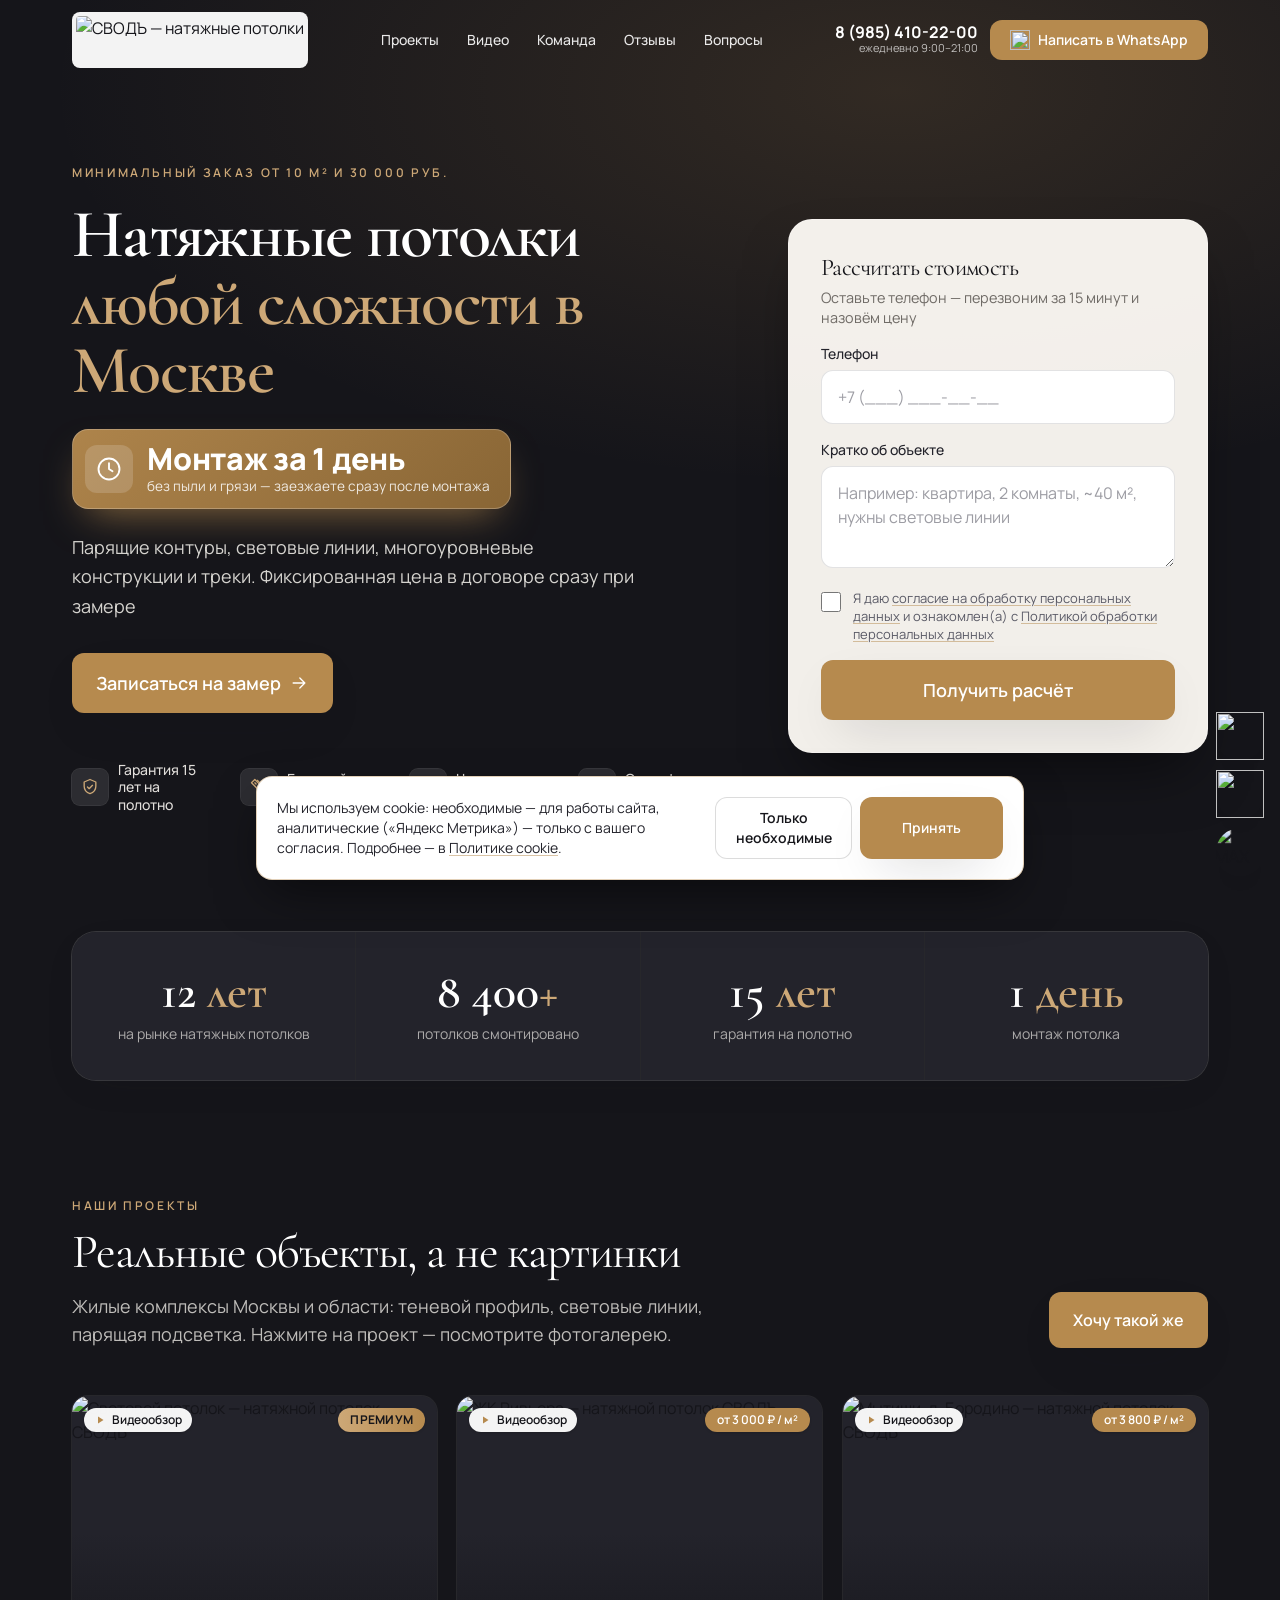
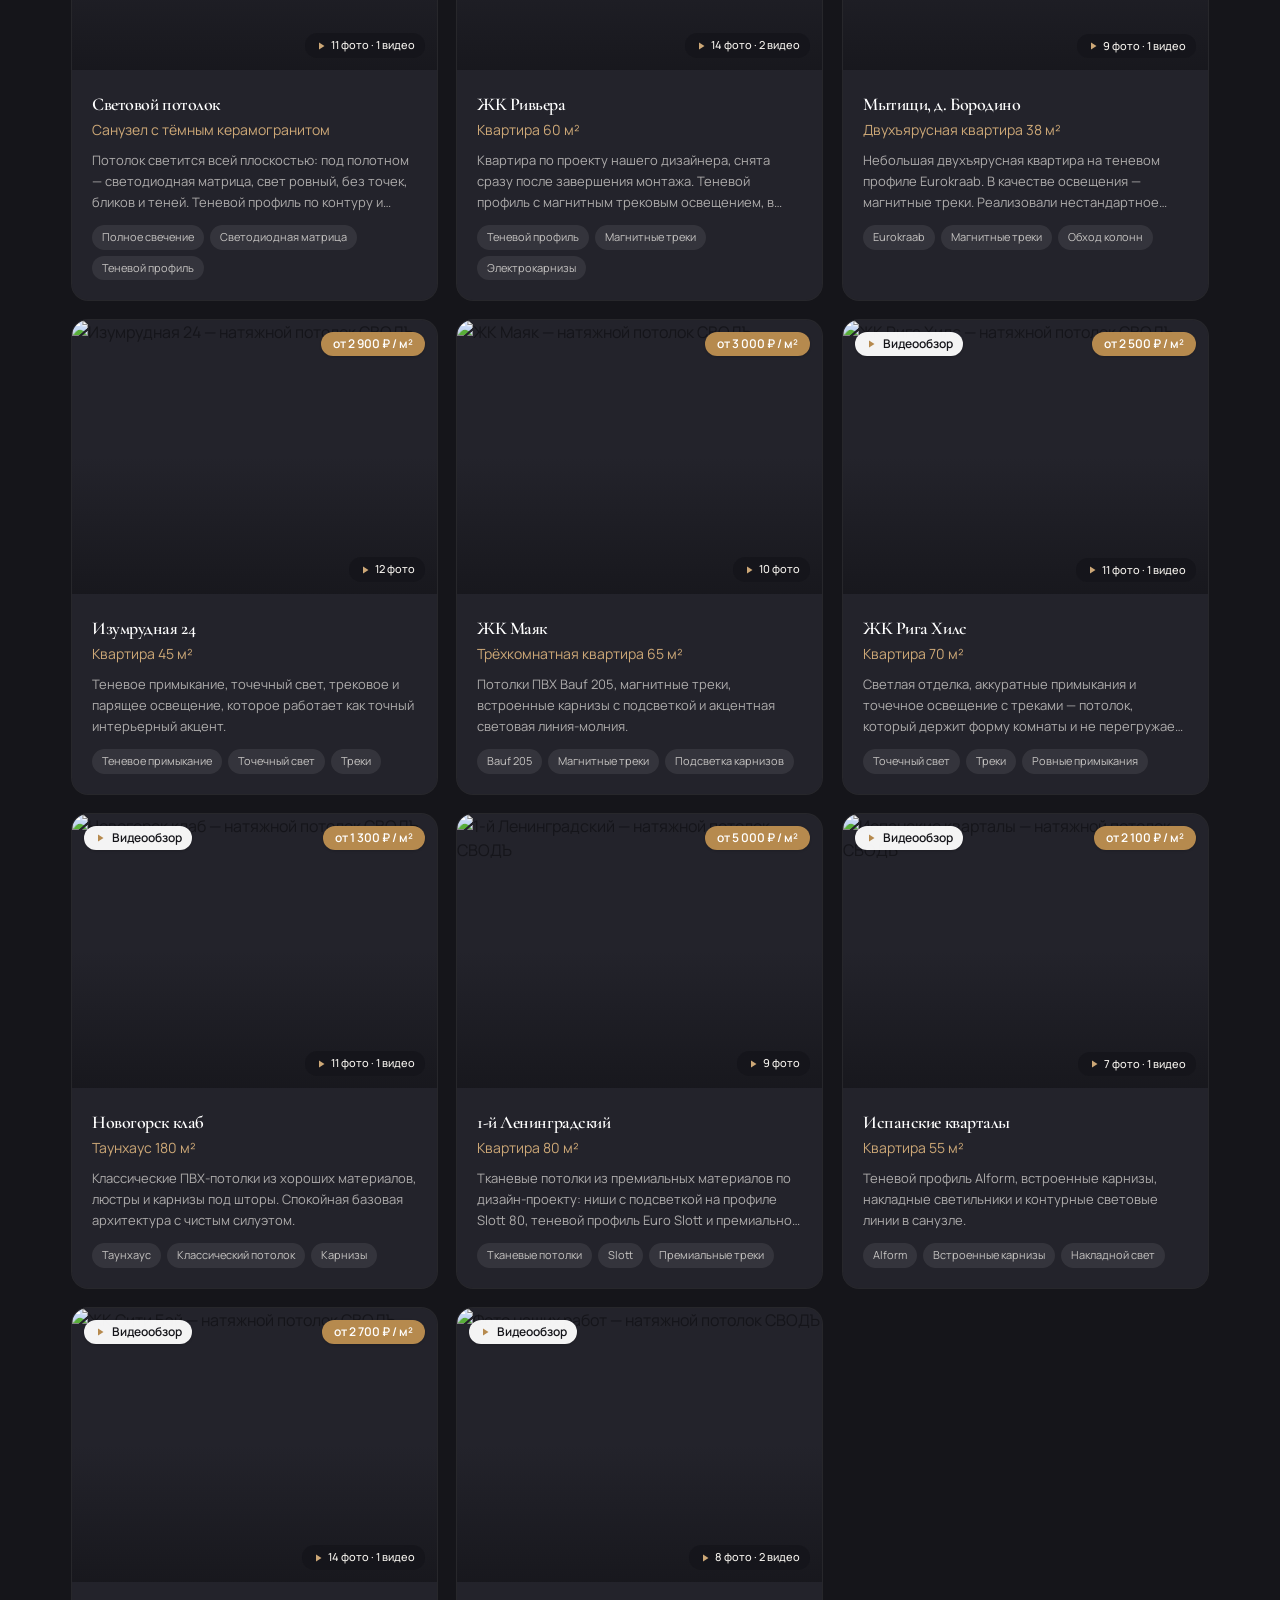
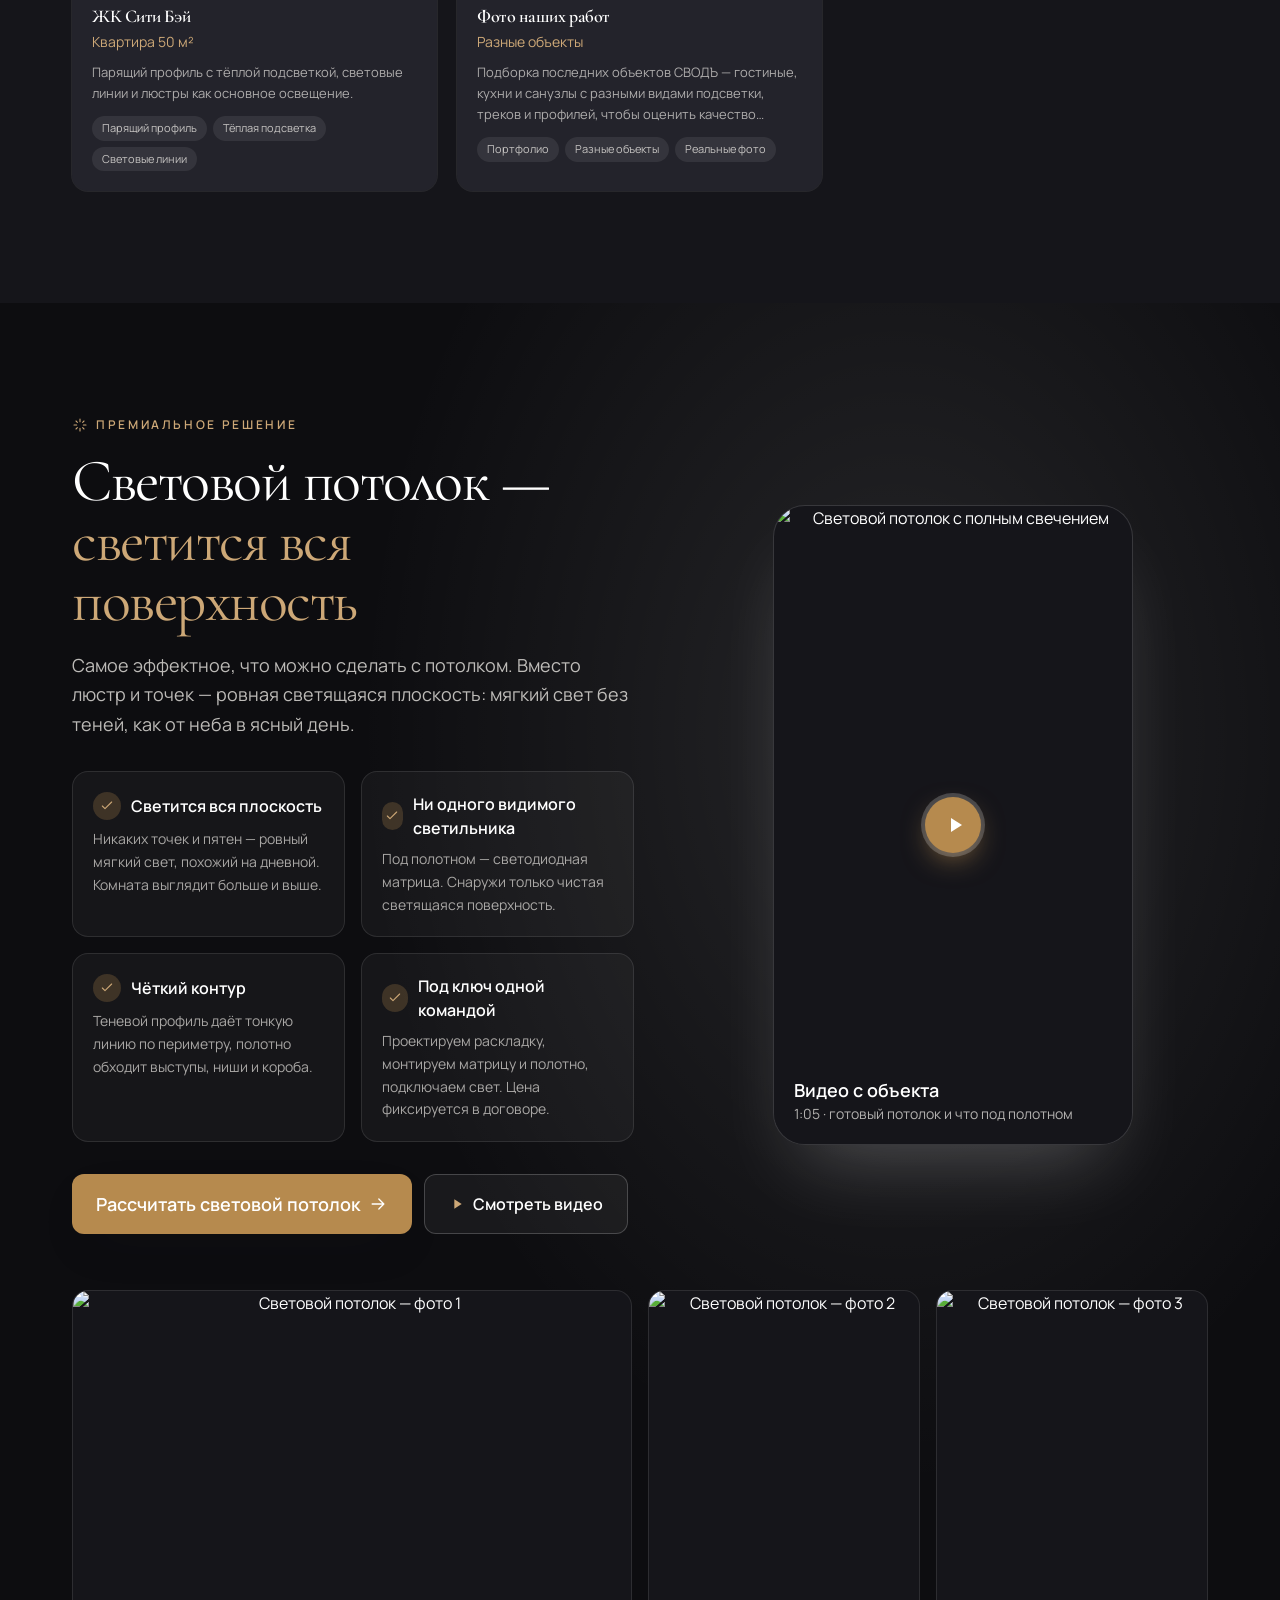
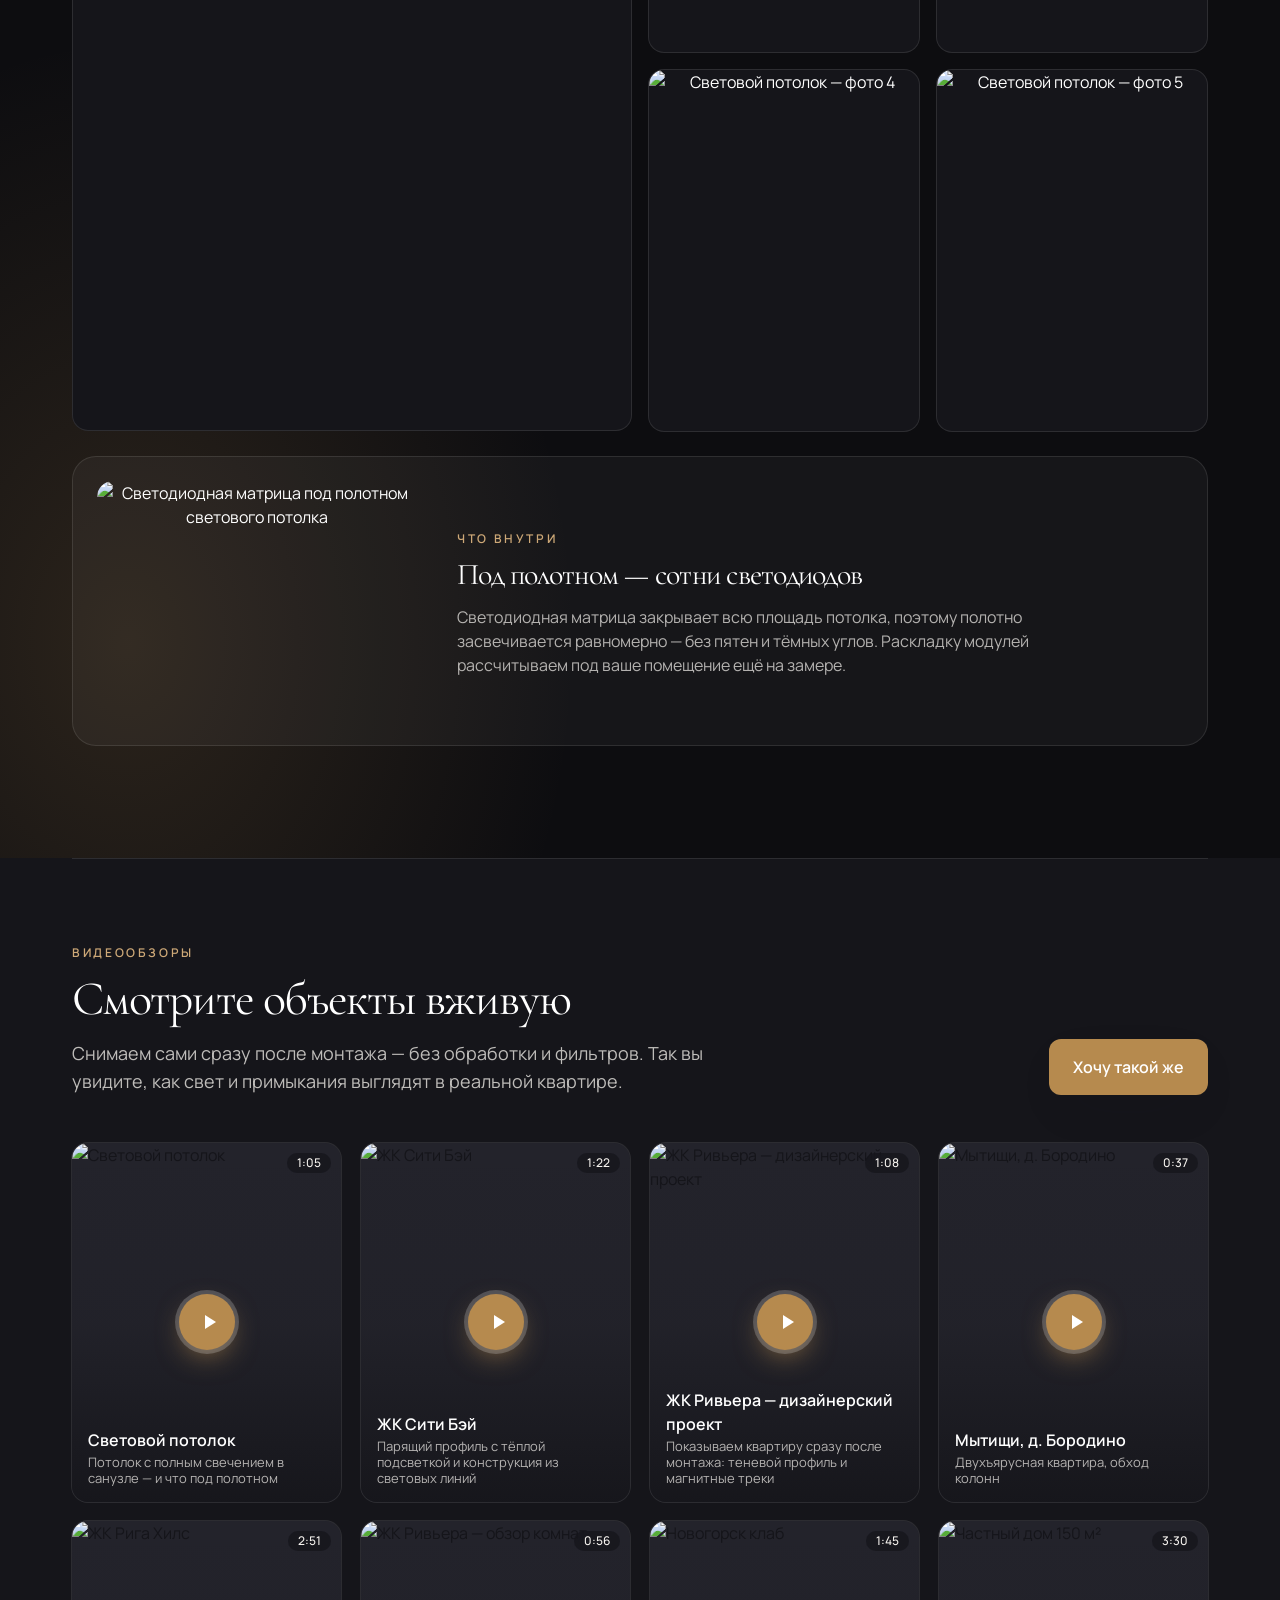
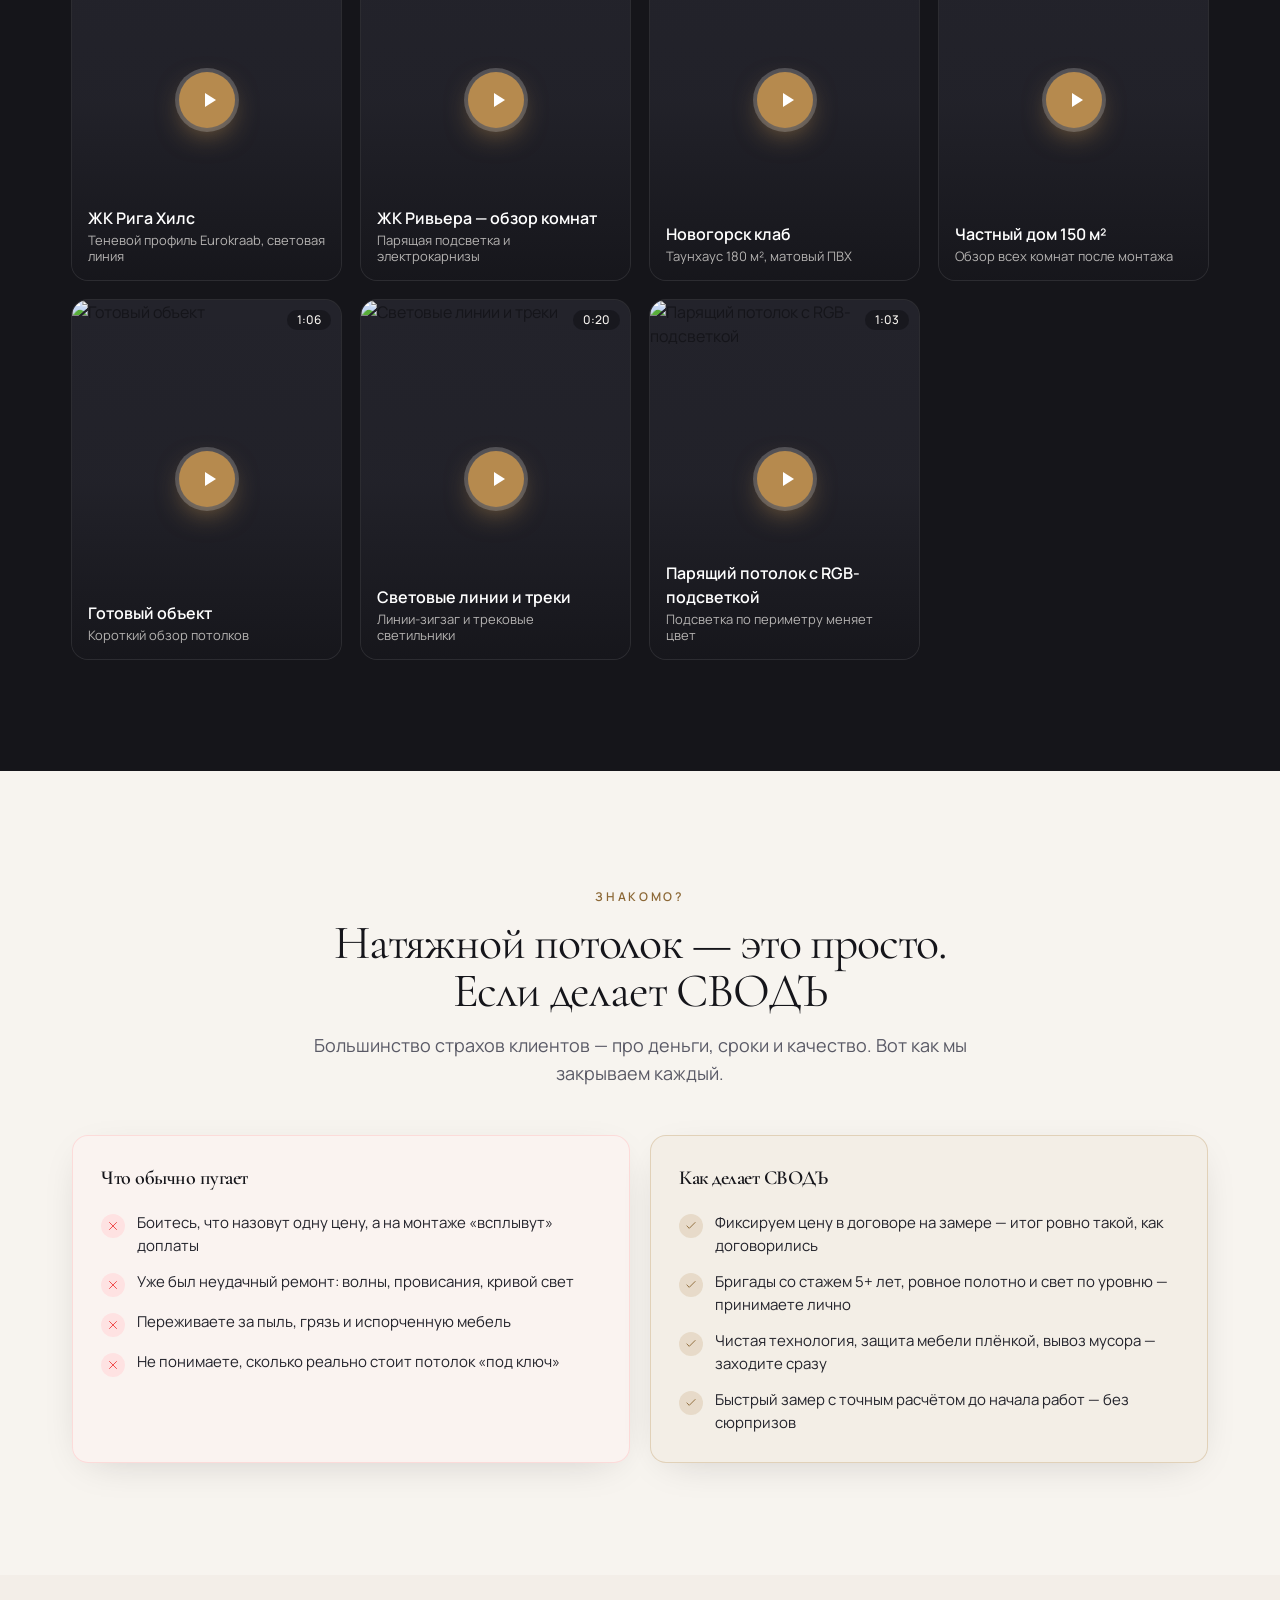
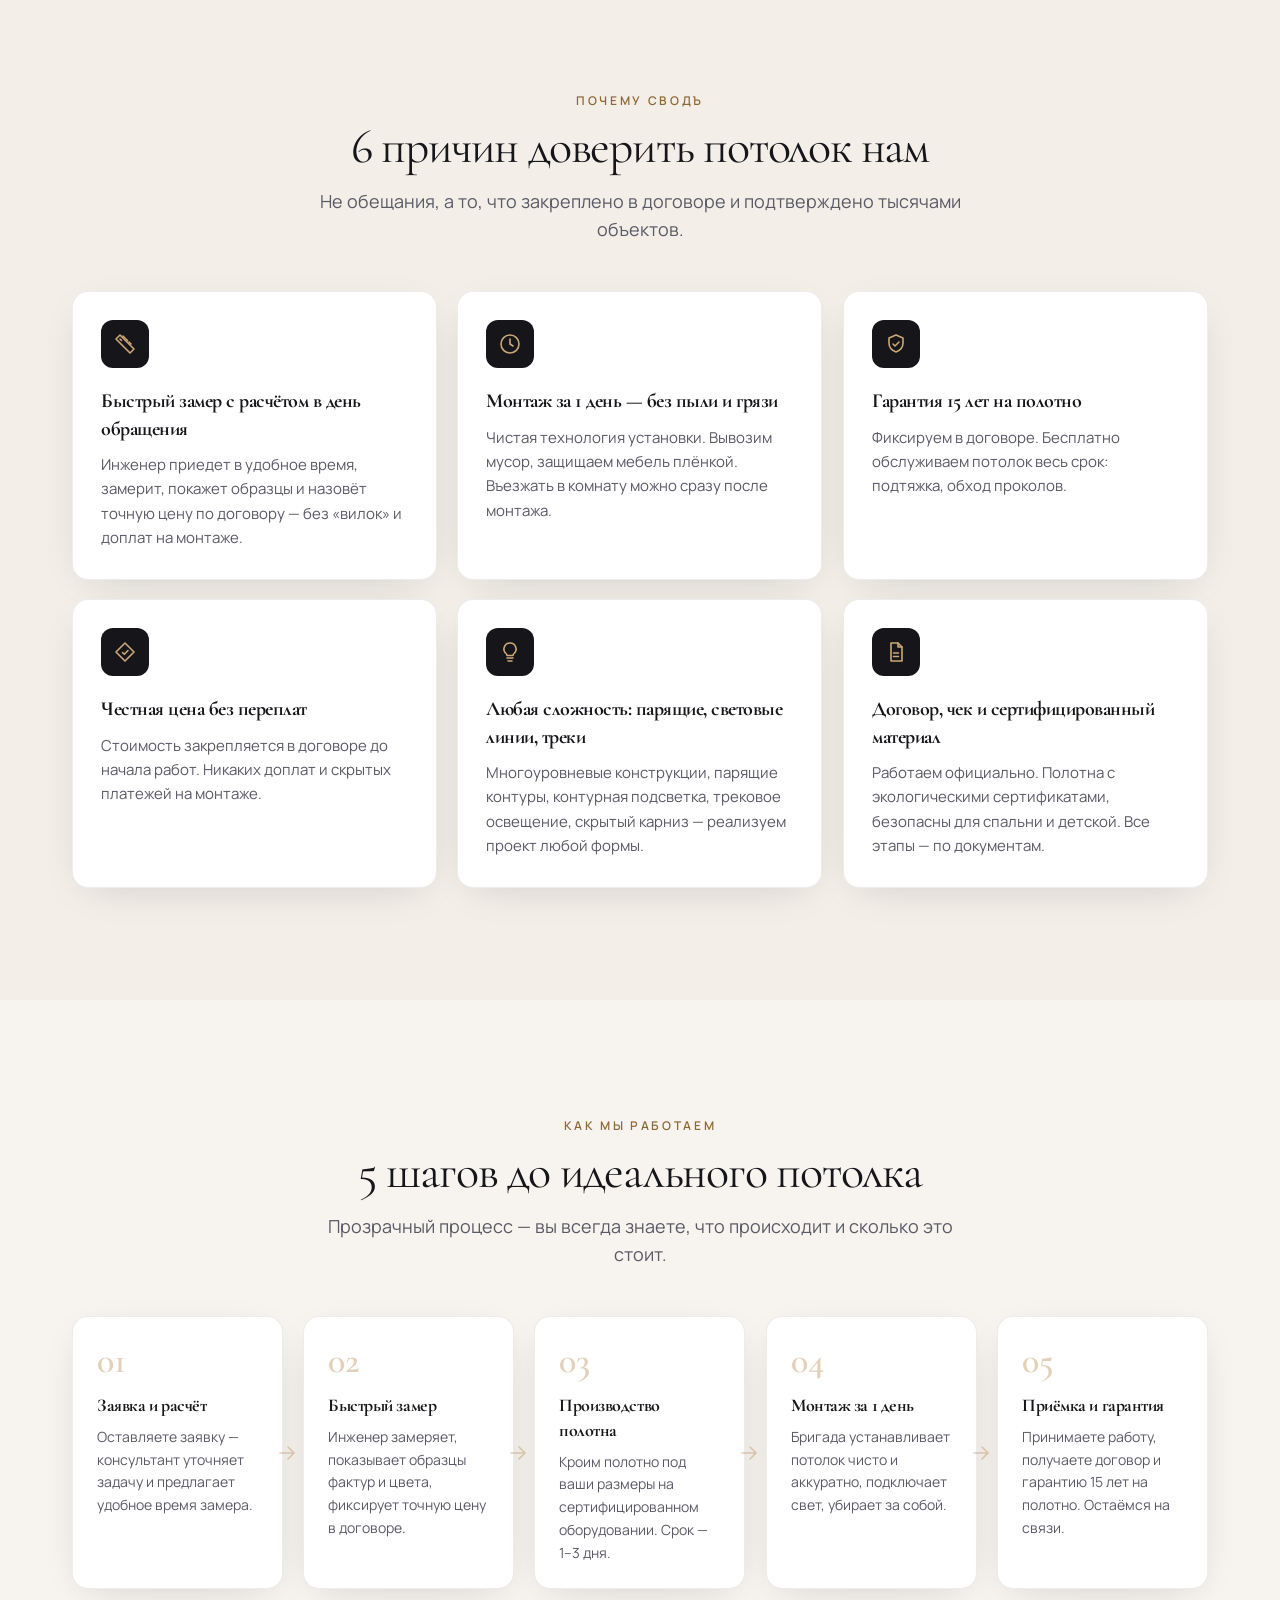
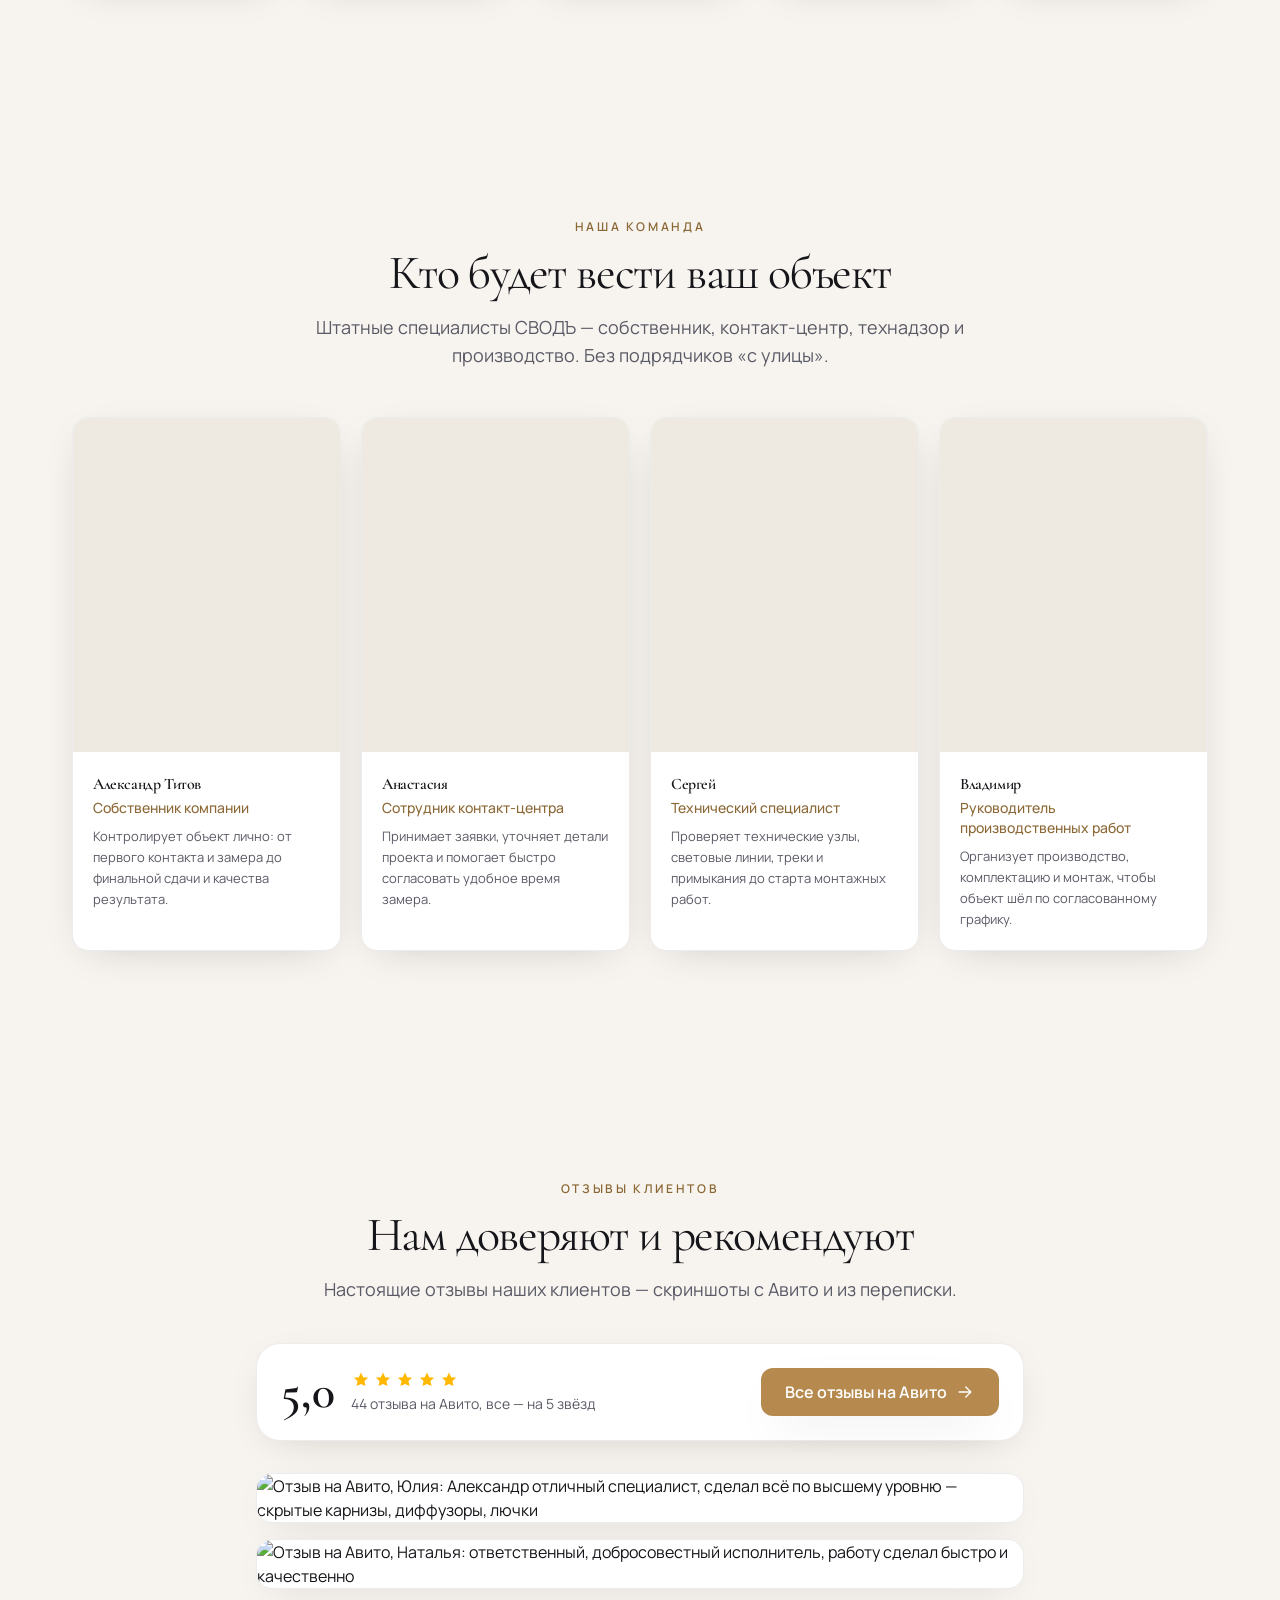
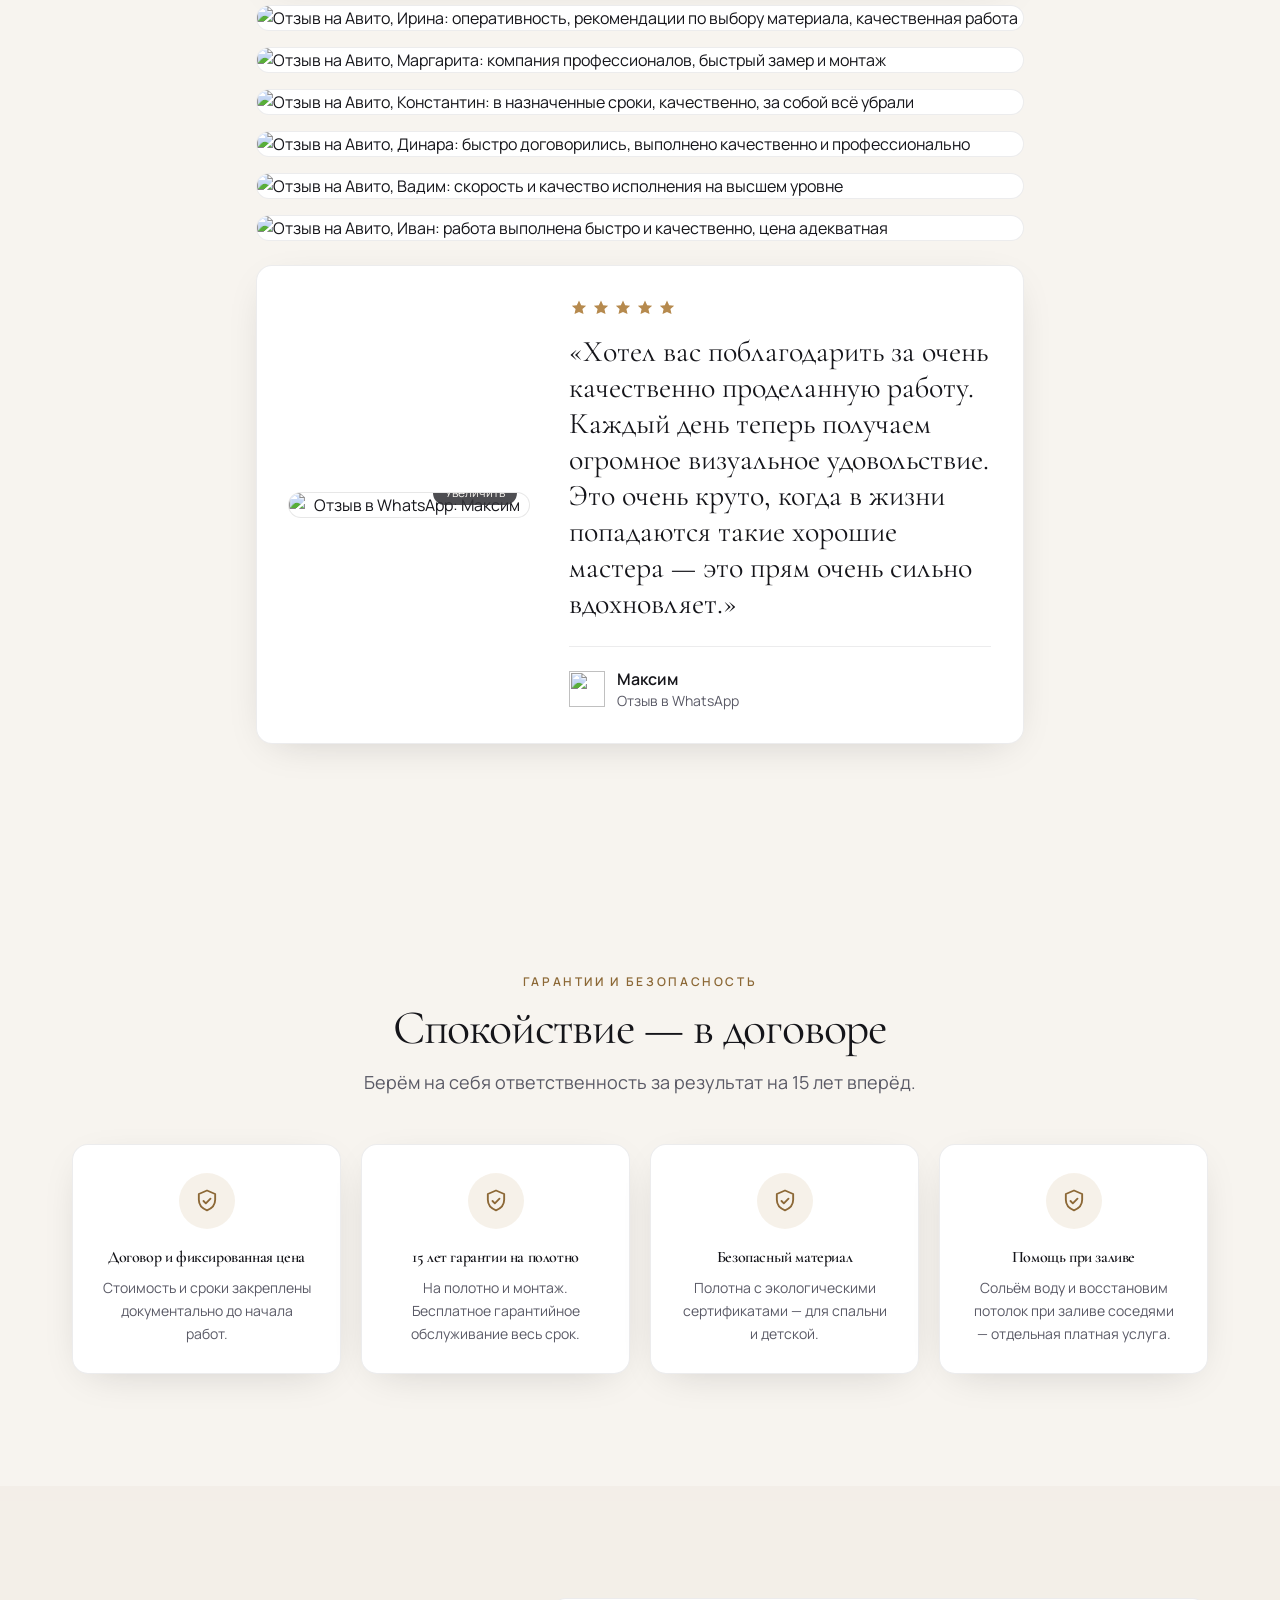
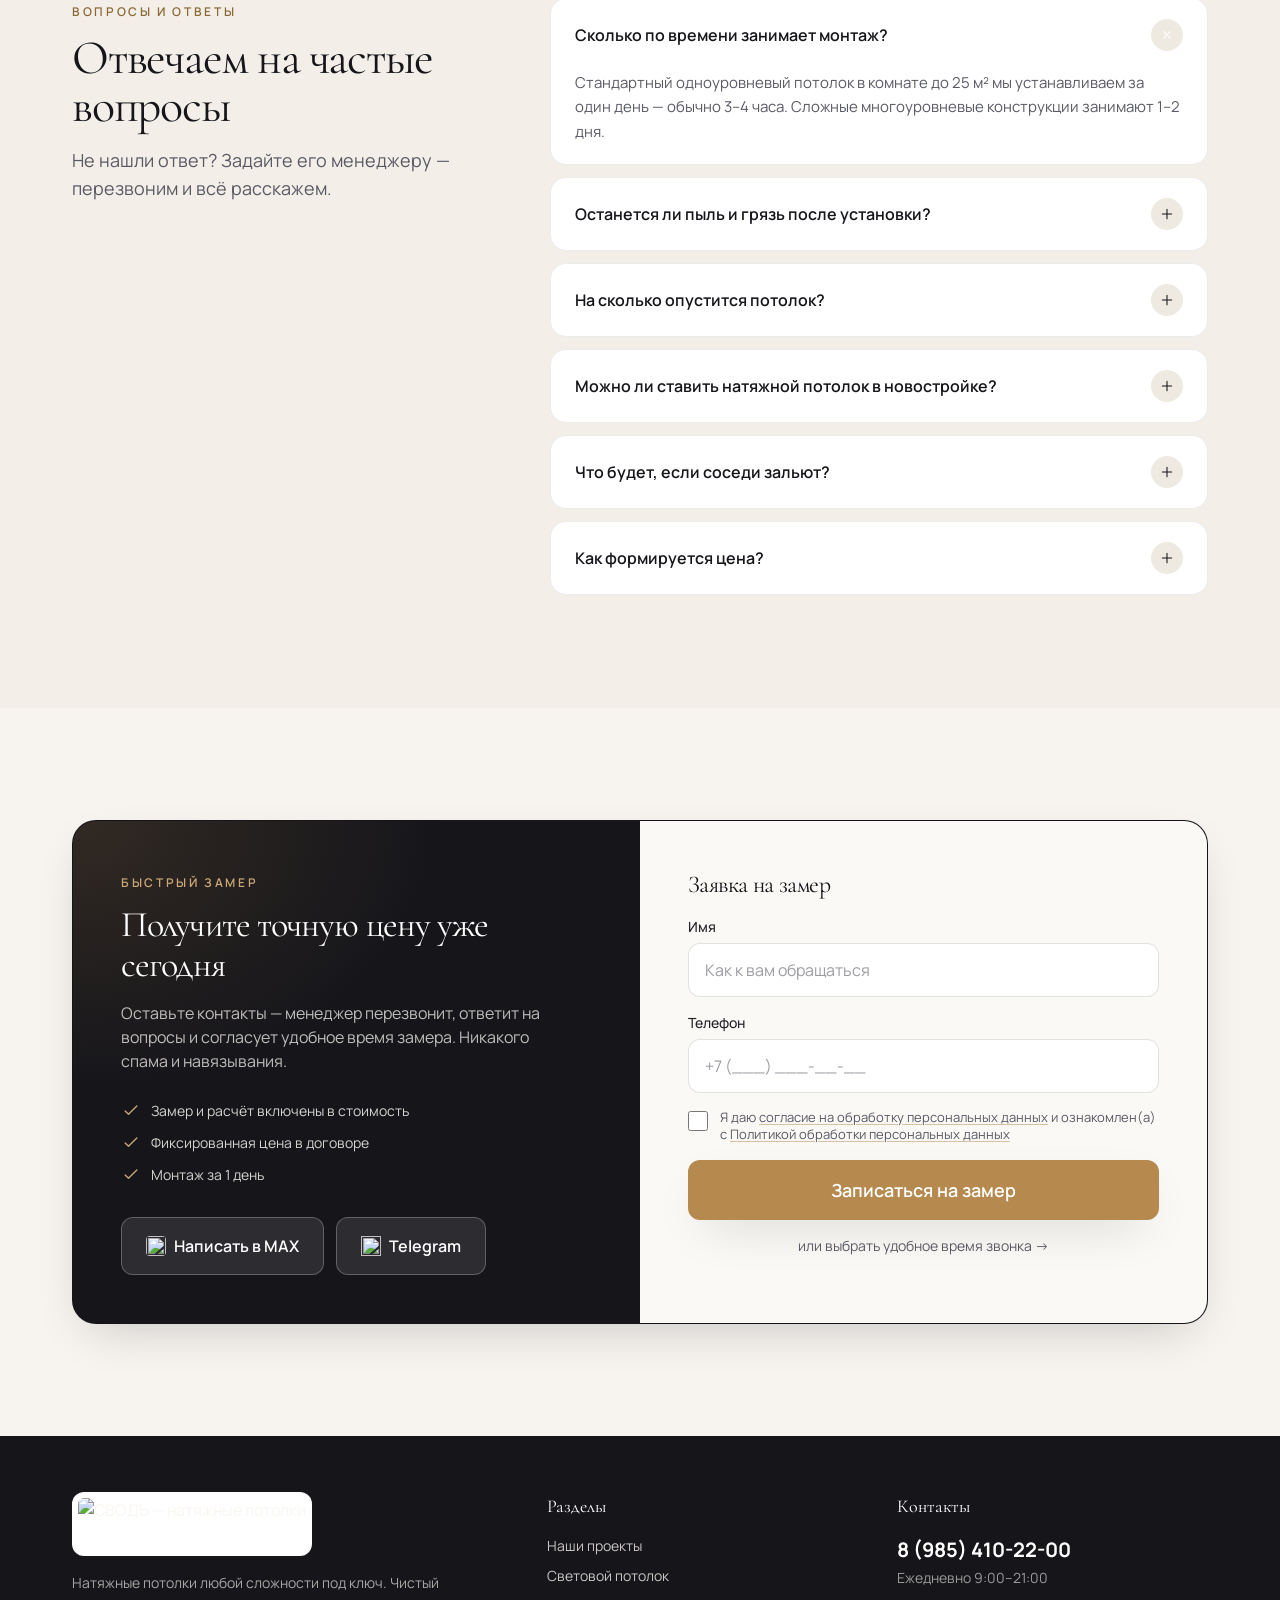
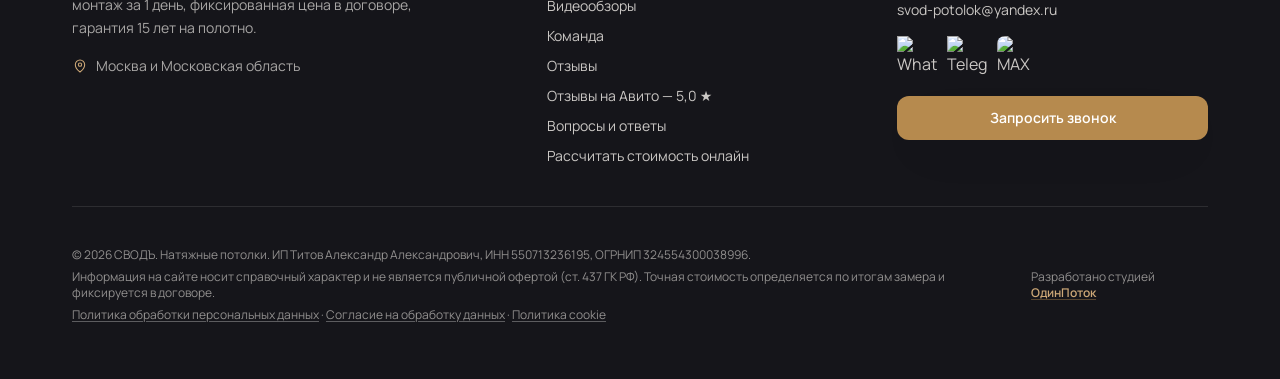
==== index.html @ 4a000431 "Световой потолок: сетка из 5 фото без пустого ряда Co-Authored-By: Claude Opus 5.5 <noreply@anthropi" ====
<!doctype html>
<html lang="ru">
  <head>
    <meta name="robots" content="noindex, nofollow" />
    <meta charset="UTF-8" />
    <meta name="viewport" content="width=device-width, initial-scale=1.0, viewport-fit=cover" />
    <link rel="icon" type="image/webp" href="./assets/svod-logo.webp" />
    <link rel="apple-touch-icon" href="./assets/svod-logo.webp" />

    <title>Натяжные потолки в Москве под ключ — монтаж за 1 день | СВОДЪ</title>
    <meta name="description" content="Натяжные потолки любой сложности в Москве и области: теневые, парящие, световые линии, треки. Монтаж за 1 день без пыли, цена в договоре, гарантия 15 лет. Реальные объекты с ценами за м². ☎ 8 (985) 410-22-00." />
    <meta name="keywords" content="натяжные потолки, натяжные потолки Москва, натяжной потолок под ключ, теневой потолок, парящий потолок, световые линии, трековое освещение, СВОДЪ, svodmsk" />
    
    <link rel="canonical" href="https://svodmsk.ru/" />

    <!-- Open Graph -->
    <meta property="og:type" content="website" />
    <meta property="og:url" content="https://svodmsk.ru/" />
    <meta property="og:site_name" content="СВОДЪ" />
    <meta property="og:title" content="Натяжные потолки любой сложности в Москве — СВОДЪ" />
    <meta property="og:description" content="Монтаж за 1 день, фиксированная цена в договоре, гарантия 15 лет. Москва и Московская область." />
    <meta property="og:image" content="https://svodmsk.ru/assets/og-cover.jpg" />
    <meta property="og:image:width" content="1200" />
    <meta property="og:image:height" content="630" />
    <meta property="og:locale" content="ru_RU" />

    <!-- Кадр первого экрана грузим в первую очередь — он виден до старта видео -->
    <link rel="preload" as="image" href="./assets/hero-poster-m.webp" media="(max-width: 767px)" fetchpriority="high" />
    <link rel="preload" as="image" href="./assets/hero-poster.webp" media="(min-width: 768px)" fetchpriority="high" />

    <!-- Шрифты -->
    <link rel="preconnect" href="https://fonts.googleapis.com" />
    <link rel="preconnect" href="https://fonts.gstatic.com" crossorigin />
    <link href="https://fonts.googleapis.com/css2?family=Cormorant+Garamond:wght@500;600;700&family=Manrope:wght@400;500;600;700;800&display=swap" rel="stylesheet" />

    <!-- Schema.org -->
    <script type="application/ld+json">
    {
      "@context": "https://schema.org",
      "@type": "HomeAndConstructionBusiness",
      "name": "СВОДЪ",
      "description": "Натяжные потолки любой сложности под ключ. Монтаж за 1 день, гарантия 15 лет на полотно.",
      "url": "https://svodmsk.ru/",
      "logo": "https://svodmsk.ru/assets/svod-logo.webp",
      "image": "https://svodmsk.ru/assets/og-cover.jpg",
      "legalName": "ИП Титов Александр Александрович",
      "taxID": "550713236195",
      "telephone": "+7 985 410-22-00",
      "email": "svod-potolok@yandex.ru",
      "address": { "@type": "PostalAddress", "addressLocality": "Москва", "addressCountry": "RU" },
      "areaServed": ["Москва", "Московская область"],
      "openingHours": "Mo-Su 09:00-21:00",
      "priceRange": "от 1 300 ₽/м²",
      "sameAs": ["https://t.me/Svod_msk"]
    }
    </script>
    <script type="application/ld+json">
    {
      "@context": "https://schema.org",
      "@type": "FAQPage",
      "mainEntity": [
        { "@type": "Question", "name": "Сколько по времени занимает монтаж?", "acceptedAnswer": { "@type": "Answer", "text": "Стандартный одноуровневый потолок в комнате до 25 м² мы устанавливаем за один день — обычно 3–4 часа. Сложные многоуровневые конструкции занимают 1–2 дня." } },
        { "@type": "Question", "name": "Останется ли пыль и грязь после установки?", "acceptedAnswer": { "@type": "Answer", "text": "Нет. Мы используем чистую технологию монтажа, защищаем мебель и пол плёнкой, а строительный мусор вывозим. Заходить в комнату можно сразу после работ." } },
        { "@type": "Question", "name": "На сколько опустится потолок?", "acceptedAnswer": { "@type": "Answer", "text": "Минимальный отступ от базового потолка — от 5 см. Если нужны встроенные светильники или скрытый карниз, отступ рассчитывается индивидуально на замере." } },
        { "@type": "Question", "name": "Можно ли ставить натяжной потолок в новостройке?", "acceptedAnswer": { "@type": "Answer", "text": "Да. Натяжной потолок не боится усадки дома — полотно эластичное. Это одно из лучших решений для новостроек." } },
        { "@type": "Question", "name": "Что будет, если соседи зальют?", "acceptedAnswer": { "@type": "Answer", "text": "Качественное полотно удерживает воду. Мы можем приехать, аккуратно слить воду и восстановить потолок — это отдельная платная услуга, не входит в гарантийное обслуживание." } },
        { "@type": "Question", "name": "Как формируется цена?", "acceptedAnswer": { "@type": "Answer", "text": "Цена зависит от площади, типа полотна, числа углов, светильников и сложности конструкции. Точную стоимость инженер называет на замере и фиксирует в договоре." } }
      ]
    }
    </script>

    <!-- UTM-метки: запоминаем при заходе, добавляем в каждую заявку -->
    <script>
    (function(){
      var KEYS=["utm_source","utm_medium","utm_campaign","utm_content","utm_term","yclid"],KEY="svod_utm";
      var q=new URLSearchParams(location.search),found={},has=false;
      KEYS.forEach(function(k){var v=q.get(k);if(v){found[k]=v;has=true;}});
      if(has){
        found.landing=location.href;
        found.referrer=document.referrer||"";
        try{localStorage.setItem(KEY,JSON.stringify(found));}catch(e){}
      }
      window.__svodUtm=function(){
        var d={};
        try{d=JSON.parse(localStorage.getItem(KEY)||"{}")||{};}catch(e){}
        var out={};
        KEYS.concat(["landing","referrer"]).forEach(function(k){out[k]=d[k]||"";});
        if(!out.landing){out.landing=location.href;out.referrer=document.referrer||"";}
        return out;
      };
    })();
    </script>

    <!-- Яндекс Метрика: подключается только после согласия на cookie (баннер на сайте) -->
    <script>
      window.__svodLoadMetrika = function () { return;
        if (window.__svodMetrikaLoaded) return; window.__svodMetrikaLoaded = true;
        (function(m,e,t,r,i,k,a){
            m[i]=m[i]||function(){(m[i].a=m[i].a||[]).push(arguments)};
            m[i].l=1*new Date();
            for (var j = 0; j < document.scripts.length; j++) {if (document.scripts[j].src === r) { return; }}
            k=e.createElement(t),a=e.getElementsByTagName(t)[0],k.async=1,k.src=r,a.parentNode.insertBefore(k,a)
        })(window, document,'script','https://mc.yandex.ru/metrika/tag.js?id=113690004', 'ym');
        ym(113690004, 'init', {ssr:true, webvisor:true, clickmap:true, ecommerce:"dataLayer", referrer: document.referrer, url: location.href, accurateTrackBounce:true, trackLinks:true});
      };
      try { if (localStorage.getItem('svod_cookie') === 'all') window.__svodLoadMetrika(); } catch (e) {}
    </script>
    <script type="module" crossorigin src="./assets/index-CT1kNfSG.js"></script>
    <link rel="stylesheet" crossorigin href="./assets/index-UztEC-Z5.css">
  </head>
  <body>
    <div id="root"><header class="fixed inset-x-0 top-0 z-50 transition-all duration-300 bg-transparent"><div class="container-pad flex h-16 items-center justify-between sm:h-20"><a href="#top" class="flex items-center" aria-label="СВОДЪ — на главную"><img src="/svod-preview/assets/svod-logo.webp" alt="СВОДЪ — натяжные потолки" class="w-auto rounded-lg transition-all h-12 bg-white/95 p-1 shadow-sm sm:h-14"/></a><nav class="hidden items-center gap-7 lg:flex"><a href="#projects" class="text-sm font-medium transition text-white/90 hover:text-white">Проекты</a><a href="#video" class="text-sm font-medium transition text-white/90 hover:text-white">Видео</a><a href="#team" class="text-sm font-medium transition text-white/90 hover:text-white">Команда</a><a href="#reviews" class="text-sm font-medium transition text-white/90 hover:text-white">Отзывы</a><a href="#faq" class="text-sm font-medium transition text-white/90 hover:text-white">Вопросы</a></nav><div class="flex items-center gap-3"><a href="tel:+79854102200" class="hidden text-right sm:block"><span class="block text-base font-bold leading-none transition-colors text-white">8 (985) 410-22-00</span><span class="block text-[11px] transition-colors text-white/70">ежедневно 9:00–21:00</span></a><a href="https://wa.me/79854102200" target="_blank" rel="noopener" class="hidden btn-bronze !px-5 !py-2.5 text-sm sm:inline-flex"><img src="/svod-preview/assets/whatsapp-official.svg" alt="" class="h-5 w-5"/> Написать в WhatsApp</a><button class="grid h-10 w-10 place-items-center rounded-lg border border-ink/12 bg-white text-ink lg:hidden" aria-label="Меню"><svg width="24" height="24" viewBox="0 0 24 24" fill="none" stroke="currentColor" stroke-width="1.6" stroke-linecap="round" stroke-linejoin="round" class="h-5 w-5"><path d="M4 7h16M4 12h16M4 17h16"></path></svg></button></div></div></header><main><section id="top" class="relative isolate overflow-hidden"><div class="absolute inset-0 -z-10 bg-ink"><picture><source media="(max-width: 767px)" srcSet="/svod-preview/assets/hero-poster-m.webp"/><img src="/svod-preview/assets/hero-poster.webp" alt="" aria-hidden="true" fetchpriority="high" decoding="async" class="absolute inset-0 h-full w-full object-cover"/></picture><video class="absolute inset-0 h-full w-full object-cover transition-opacity duration-700 opacity-0" autoplay="" muted="" loop="" playsinline="" preload="auto" aria-hidden="true"><source src="/svod-preview/assets/hero-m.mp4" type="video/mp4" media="(max-width: 767px)"/><source src="/svod-preview/assets/hero-hd.mp4" type="video/mp4"/></video><div class="absolute inset-0 bg-gradient-to-t from-ink/90 via-ink/60 to-ink/40"></div><div class="absolute inset-0 bg-[radial-gradient(120%_80%_at_70%_10%,rgba(182,138,78,0.18),transparent_55%)]"></div></div><div class="container-pad min-h-screen-safe flex flex-col justify-center pb-14 pt-28 sm:pt-32"><div class="hero-grid"><div class="max-w-3xl"><div class="eyebrow mb-5 text-bronze-light animate-fade-up">Минимальный заказ от 10 м² и 30 000 руб.</div><h1 class="font-display text-[2.6rem] font-semibold leading-[1.05] text-white sm:text-6xl lg:text-7xl animate-fade-up">Натяжные потолки <span class="text-bronze-light">любой сложности в Москве</span></h1><div class="hero-usp mt-6 animate-fade-up"><span class="hero-usp-icon"><svg width="24" height="24" viewBox="0 0 24 24" fill="none" stroke="currentColor" stroke-width="1.6" stroke-linecap="round" stroke-linejoin="round" class="h-7 w-7"><circle cx="12" cy="12" r="9"></circle><path d="M12 7v5l3 2"></path></svg></span><span><strong>Монтаж за 1 день</strong><small>без пыли и грязи — заезжаете сразу после монтажа</small></span></div><p class="mt-6 max-w-xl text-lg leading-relaxed text-ivory/85 animate-fade-up">Парящие контуры, световые линии, многоуровневые конструкции и треки. Фиксированная цена в договоре сразу при замере</p><div class="mt-8 flex flex-col gap-3 sm:flex-row animate-fade-up"><button class="btn-bronze text-lg">Записаться на замер <svg width="24" height="24" viewBox="0 0 24 24" fill="none" stroke="currentColor" stroke-width="1.6" stroke-linecap="round" stroke-linejoin="round" class="h-5 w-5"><path d="M5 12h14M13 6l6 6-6 6"></path></svg></button></div><ul class="mt-12 grid max-w-2xl grid-cols-2 gap-x-6 gap-y-4 sm:grid-cols-4 animate-fade-up"><li class="flex items-center gap-2.5 text-sm text-ivory/90"><span class="grid h-9 w-9 shrink-0 place-items-center rounded-lg bg-white/10 text-bronze-light ring-1 ring-white/15"><svg width="24" height="24" viewBox="0 0 24 24" fill="none" stroke="currentColor" stroke-width="1.6" stroke-linecap="round" stroke-linejoin="round" class="h-5 w-5"><path d="M12 3l7 3v5c0 4.5-3 7.5-7 9-4-1.5-7-4.5-7-9V6z"></path><path d="M9 12l2 2 4-4"></path></svg></span><span class="font-medium leading-tight">Гарантия 15 лет на полотно</span></li><li class="flex items-center gap-2.5 text-sm text-ivory/90"><span class="grid h-9 w-9 shrink-0 place-items-center rounded-lg bg-white/10 text-bronze-light ring-1 ring-white/15"><svg width="24" height="24" viewBox="0 0 24 24" fill="none" stroke="currentColor" stroke-width="1.6" stroke-linecap="round" stroke-linejoin="round" class="h-5 w-5"><path d="M3 7l4-4 14 14-4 4z"></path><path d="M7 7l1.5 1.5M10 4l2 2M13 7l1.5 1.5M16 10l2 2"></path></svg></span><span class="font-medium leading-tight">Быстрый замер</span></li><li class="flex items-center gap-2.5 text-sm text-ivory/90"><span class="grid h-9 w-9 shrink-0 place-items-center rounded-lg bg-white/10 text-bronze-light ring-1 ring-white/15"><svg width="24" height="24" viewBox="0 0 24 24" fill="none" stroke="currentColor" stroke-width="1.6" stroke-linecap="round" stroke-linejoin="round" class="h-5 w-5"><path d="M7 3h7l4 4v14H7z"></path><path d="M14 3v4h4"></path><path d="M9.5 13h5M9.5 16.5h5"></path></svg></span><span class="font-medium leading-tight">Честная цена в договоре</span></li><li class="flex items-center gap-2.5 text-sm text-ivory/90"><span class="grid h-9 w-9 shrink-0 place-items-center rounded-lg bg-white/10 text-bronze-light ring-1 ring-white/15"><svg width="24" height="24" viewBox="0 0 24 24" fill="none" stroke="currentColor" stroke-width="1.6" stroke-linecap="round" stroke-linejoin="round" class="h-5 w-5"><path d="M5 12l4 4L19 6"></path></svg></span><span class="font-medium leading-tight">Сертифицированные материалы</span></li></ul></div><div class="hero-form animate-fade-up"><form novalidate="" class="relative space-y-4"><h2 class="font-display text-2xl text-ink">Рассчитать стоимость</h2><p class="hero-form-sub">Оставьте телефон — перезвоним за 15 минут и назовём цену</p><label class="block"><span class="mb-1.5 block text-sm font-medium text-ink-soft">Телефон</span><input type="tel" inputMode="tel" autoComplete="tel" placeholder="+7 (___) ___-__-__" maxLength="18" class="w-full rounded-xl border border-ink/12 bg-white px-4 py-3.5 text-base text-ink placeholder:text-ink-muted/60 outline-none transition focus:border-bronze focus:ring-2 focus:ring-bronze/20" value=""/></label><label class="block"><span class="mb-1.5 block text-sm font-medium text-ink-soft">Кратко об объекте</span><textarea rows="3" placeholder="Например: квартира, 2 комнаты, ~40 м², нужны световые линии" class="w-full rounded-xl border border-ink/12 bg-white px-4 py-3.5 text-base text-ink placeholder:text-ink-muted/60 outline-none transition focus:border-bronze focus:ring-2 focus:ring-bronze/20"></textarea></label><div aria-hidden="true" style="position:absolute;left:-10000px;top:auto;width:1px;height:1px;overflow:hidden"><label>Компания<input type="text" name="company" tabindex="-1" autoComplete="off" value=""/></label></div><label for="consent-hero" class="flex items-start gap-3 cursor-pointer text-[13px] leading-snug text-ink-muted"><input id="consent-hero" type="checkbox" class="mt-0.5 h-5 w-5 shrink-0 accent-bronze cursor-pointer" required=""/><span>Я даю<!-- --> <a href="/svod-preview/consent.html" target="_blank" rel="noopener" class="underline decoration-bronze/50 underline-offset-2 hover:text-ink">согласие на обработку персональных данных</a> <!-- -->и ознакомлен(а) с<!-- --> <a href="/svod-preview/privacy.html" target="_blank" rel="noopener" class="underline decoration-bronze/50 underline-offset-2 hover:text-ink">Политикой обработки персональных данных</a></span></label><button type="submit" class="btn-bronze w-full text-lg disabled:opacity-60">Получить расчёт</button></form></div></div></div></section><section class="relative z-10 bg-ink pt-6 sm:pt-8"><div class="container-pad"><div class="reveal grid grid-cols-2 gap-px overflow-hidden rounded-3xl bg-white/8 shadow-card ring-1 ring-white/15 lg:grid-cols-4"><div class="bg-ink-soft px-5 py-7 text-center sm:px-8 sm:py-9"><div class="font-display text-4xl font-semibold text-white sm:text-5xl">12<span class="text-bronze-light"> лет</span></div><div class="mt-2 text-sm text-ivory/65">на рынке натяжных потолков</div></div><div class="bg-ink-soft px-5 py-7 text-center sm:px-8 sm:py-9"><div class="font-display text-4xl font-semibold text-white sm:text-5xl">8 400<span class="text-bronze-light">+</span></div><div class="mt-2 text-sm text-ivory/65">потолков смонтировано</div></div><div class="bg-ink-soft px-5 py-7 text-center sm:px-8 sm:py-9"><div class="font-display text-4xl font-semibold text-white sm:text-5xl">15<span class="text-bronze-light"> лет</span></div><div class="mt-2 text-sm text-ivory/65">гарантия на полотно</div></div><div class="bg-ink-soft px-5 py-7 text-center sm:px-8 sm:py-9"><div class="font-display text-4xl font-semibold text-white sm:text-5xl">1<span class="text-bronze-light"> день</span></div><div class="mt-2 text-sm text-ivory/65">монтаж потолка</div></div></div></div></section><section id="projects" class="bg-ink py-20 sm:py-28"><div class="container-pad"><div class="flex flex-col items-start justify-between gap-6 sm:flex-row sm:items-end"><div class="reveal  max-w-2xl"><div class="eyebrow "><span class="text-bronze-light">Наши проекты</span></div><h2 class="mt-3 text-3xl leading-tight sm:text-4xl lg:text-5xl text-white">Реальные объекты, а не картинки</h2><p class="mt-4 text-lg text-ivory/75">Жилые комплексы Москвы и области: теневой профиль, световые линии, парящая подсветка. Нажмите на проект — посмотрите фотогалерею.</p></div><button class="btn-bronze shrink-0">Хочу такой же</button></div><div class="mt-12 grid gap-5 sm:grid-cols-2 lg:grid-cols-3"><article class="reveal group cursor-pointer overflow-hidden rounded-2xl bg-ink-soft ring-1 ring-white/8 transition hover:ring-bronze/50" style="transition-delay:0ms"><div class="relative aspect-[4/3] overflow-hidden"><img src="/svod-preview/assets/projects/sm/light-01.webp" alt="Световой потолок — натяжной потолок СВОДЪ" loading="lazy" decoding="async" width="640" height="480" class="h-full w-full object-cover transition duration-700 group-hover:scale-105"/><div class="absolute inset-0 bg-gradient-to-t from-ink/80 via-transparent to-transparent"></div><span class="absolute right-3 top-3 rounded-full bg-gradient-to-r from-bronze-light to-bronze px-3 py-1 text-xs font-bold uppercase tracking-wide text-ink shadow">Премиум</span><span class="absolute left-3 top-3 flex items-center gap-1.5 rounded-full bg-white/95 px-2.5 py-1 text-xs font-semibold text-ink shadow"><svg width="24" height="24" viewBox="0 0 24 24" fill="currentColor" stroke="none" stroke-width="1.6" stroke-linecap="round" stroke-linejoin="round" class="h-3 w-3 text-bronze"><path d="M8 5v14l11-7z"></path></svg> Видеообзор</span><span class="absolute bottom-3 right-3 flex items-center gap-1 rounded-full bg-ink/70 px-2.5 py-1 text-[11px] font-medium text-ivory backdrop-blur"><svg width="24" height="24" viewBox="0 0 24 24" fill="currentColor" stroke="none" stroke-width="1.6" stroke-linecap="round" stroke-linejoin="round" class="h-3 w-3 text-bronze-light"><path d="M8 5v14l11-7z"></path></svg> <!-- -->11 фото · 1 видео</span></div><div class="p-5"><h3 class="text-lg font-semibold text-white">Световой потолок</h3><p class="mt-0.5 text-sm text-bronze-light">Санузел с тёмным керамогранитом</p><p class="mt-2.5 text-[13px] leading-relaxed text-ivory/65 line-clamp-3">Потолок светится всей плоскостью: под полотном — светодиодная матрица, свет ровный, без точек, бликов и теней. Теневой профиль по контуру и обход всех выступов и ниш.</p><div class="mt-3 flex flex-wrap gap-1.5"><span class="rounded-full bg-white/8 px-2.5 py-1 text-[11px] text-ivory/75">Полное свечение</span><span class="rounded-full bg-white/8 px-2.5 py-1 text-[11px] text-ivory/75">Светодиодная матрица</span><span class="rounded-full bg-white/8 px-2.5 py-1 text-[11px] text-ivory/75">Теневой профиль</span></div></div></article><article class="reveal group cursor-pointer overflow-hidden rounded-2xl bg-ink-soft ring-1 ring-white/8 transition hover:ring-bronze/50" style="transition-delay:40ms"><div class="relative aspect-[4/3] overflow-hidden"><img src="/svod-preview/assets/projects/sm/riviera-cover.webp" alt="ЖК Ривьера — натяжной потолок СВОДЪ" loading="lazy" decoding="async" width="640" height="480" class="h-full w-full object-cover transition duration-700 group-hover:scale-105"/><div class="absolute inset-0 bg-gradient-to-t from-ink/80 via-transparent to-transparent"></div><span class="absolute right-3 top-3 rounded-full bg-bronze px-3 py-1 text-xs font-semibold text-white shadow">от 3 000 ₽ / м²</span><span class="absolute left-3 top-3 flex items-center gap-1.5 rounded-full bg-white/95 px-2.5 py-1 text-xs font-semibold text-ink shadow"><svg width="24" height="24" viewBox="0 0 24 24" fill="currentColor" stroke="none" stroke-width="1.6" stroke-linecap="round" stroke-linejoin="round" class="h-3 w-3 text-bronze"><path d="M8 5v14l11-7z"></path></svg> Видеообзор</span><span class="absolute bottom-3 right-3 flex items-center gap-1 rounded-full bg-ink/70 px-2.5 py-1 text-[11px] font-medium text-ivory backdrop-blur"><svg width="24" height="24" viewBox="0 0 24 24" fill="currentColor" stroke="none" stroke-width="1.6" stroke-linecap="round" stroke-linejoin="round" class="h-3 w-3 text-bronze-light"><path d="M8 5v14l11-7z"></path></svg> <!-- -->14 фото · 2 видео</span></div><div class="p-5"><h3 class="text-lg font-semibold text-white">ЖК Ривьера</h3><p class="mt-0.5 text-sm text-bronze-light">Квартира 60 м²</p><p class="mt-2.5 text-[13px] leading-relaxed text-ivory/65 line-clamp-3">Квартира по проекту нашего дизайнера, снята сразу после завершения монтажа. Теневой профиль с магнитным трековым освещением, в детской — электрокарнизы и парящая подсветка по периметру.</p><div class="mt-3 flex flex-wrap gap-1.5"><span class="rounded-full bg-white/8 px-2.5 py-1 text-[11px] text-ivory/75">Теневой профиль</span><span class="rounded-full bg-white/8 px-2.5 py-1 text-[11px] text-ivory/75">Магнитные треки</span><span class="rounded-full bg-white/8 px-2.5 py-1 text-[11px] text-ivory/75">Электрокарнизы</span></div></div></article><article class="reveal group cursor-pointer overflow-hidden rounded-2xl bg-ink-soft ring-1 ring-white/8 transition hover:ring-bronze/50" style="transition-delay:80ms"><div class="relative aspect-[4/3] overflow-hidden"><img src="/svod-preview/assets/projects/sm/borodino-04.webp" alt="Мытищи, д. Бородино — натяжной потолок СВОДЪ" loading="lazy" decoding="async" width="640" height="480" class="h-full w-full object-cover transition duration-700 group-hover:scale-105"/><div class="absolute inset-0 bg-gradient-to-t from-ink/80 via-transparent to-transparent"></div><span class="absolute right-3 top-3 rounded-full bg-bronze px-3 py-1 text-xs font-semibold text-white shadow">от 3 800 ₽ / м²</span><span class="absolute left-3 top-3 flex items-center gap-1.5 rounded-full bg-white/95 px-2.5 py-1 text-xs font-semibold text-ink shadow"><svg width="24" height="24" viewBox="0 0 24 24" fill="currentColor" stroke="none" stroke-width="1.6" stroke-linecap="round" stroke-linejoin="round" class="h-3 w-3 text-bronze"><path d="M8 5v14l11-7z"></path></svg> Видеообзор</span><span class="absolute bottom-3 right-3 flex items-center gap-1 rounded-full bg-ink/70 px-2.5 py-1 text-[11px] font-medium text-ivory backdrop-blur"><svg width="24" height="24" viewBox="0 0 24 24" fill="currentColor" stroke="none" stroke-width="1.6" stroke-linecap="round" stroke-linejoin="round" class="h-3 w-3 text-bronze-light"><path d="M8 5v14l11-7z"></path></svg> <!-- -->9 фото · 1 видео</span></div><div class="p-5"><h3 class="text-lg font-semibold text-white">Мытищи, д. Бородино</h3><p class="mt-0.5 text-sm text-bronze-light">Двухъярусная квартира 38 м²</p><p class="mt-2.5 text-[13px] leading-relaxed text-ivory/65 line-clamp-3">Небольшая двухъярусная квартира на теневом профиле Eurokraab. В качестве освещения — магнитные треки. Реализовали нестандартное решение с обходом колонн в комнате.</p><div class="mt-3 flex flex-wrap gap-1.5"><span class="rounded-full bg-white/8 px-2.5 py-1 text-[11px] text-ivory/75">Eurokraab</span><span class="rounded-full bg-white/8 px-2.5 py-1 text-[11px] text-ivory/75">Магнитные треки</span><span class="rounded-full bg-white/8 px-2.5 py-1 text-[11px] text-ivory/75">Обход колонн</span></div></div></article><article class="reveal group cursor-pointer overflow-hidden rounded-2xl bg-ink-soft ring-1 ring-white/8 transition hover:ring-bronze/50" style="transition-delay:120ms"><div class="relative aspect-[4/3] overflow-hidden"><img src="/svod-preview/assets/projects/sm/izumrud-01.webp" alt="Изумрудная 24 — натяжной потолок СВОДЪ" loading="lazy" decoding="async" width="640" height="480" class="h-full w-full object-cover transition duration-700 group-hover:scale-105"/><div class="absolute inset-0 bg-gradient-to-t from-ink/80 via-transparent to-transparent"></div><span class="absolute right-3 top-3 rounded-full bg-bronze px-3 py-1 text-xs font-semibold text-white shadow">от 2 900 ₽ / м²</span><span class="absolute bottom-3 right-3 flex items-center gap-1 rounded-full bg-ink/70 px-2.5 py-1 text-[11px] font-medium text-ivory backdrop-blur"><svg width="24" height="24" viewBox="0 0 24 24" fill="currentColor" stroke="none" stroke-width="1.6" stroke-linecap="round" stroke-linejoin="round" class="h-3 w-3 text-bronze-light"><path d="M8 5v14l11-7z"></path></svg> <!-- -->12 фото</span></div><div class="p-5"><h3 class="text-lg font-semibold text-white">Изумрудная 24</h3><p class="mt-0.5 text-sm text-bronze-light">Квартира 45 м²</p><p class="mt-2.5 text-[13px] leading-relaxed text-ivory/65 line-clamp-3">Теневое примыкание, точечный свет, трековое и парящее освещение, которое работает как точный интерьерный акцент.</p><div class="mt-3 flex flex-wrap gap-1.5"><span class="rounded-full bg-white/8 px-2.5 py-1 text-[11px] text-ivory/75">Теневое примыкание</span><span class="rounded-full bg-white/8 px-2.5 py-1 text-[11px] text-ivory/75">Точечный свет</span><span class="rounded-full bg-white/8 px-2.5 py-1 text-[11px] text-ivory/75">Треки</span></div></div></article><article class="reveal group cursor-pointer overflow-hidden rounded-2xl bg-ink-soft ring-1 ring-white/8 transition hover:ring-bronze/50" style="transition-delay:160ms"><div class="relative aspect-[4/3] overflow-hidden"><img src="/svod-preview/assets/projects/sm/mayak-01.webp" alt="ЖК Маяк — натяжной потолок СВОДЪ" loading="lazy" decoding="async" width="640" height="480" class="h-full w-full object-cover transition duration-700 group-hover:scale-105"/><div class="absolute inset-0 bg-gradient-to-t from-ink/80 via-transparent to-transparent"></div><span class="absolute right-3 top-3 rounded-full bg-bronze px-3 py-1 text-xs font-semibold text-white shadow">от 3 000 ₽ / м²</span><span class="absolute bottom-3 right-3 flex items-center gap-1 rounded-full bg-ink/70 px-2.5 py-1 text-[11px] font-medium text-ivory backdrop-blur"><svg width="24" height="24" viewBox="0 0 24 24" fill="currentColor" stroke="none" stroke-width="1.6" stroke-linecap="round" stroke-linejoin="round" class="h-3 w-3 text-bronze-light"><path d="M8 5v14l11-7z"></path></svg> <!-- -->10 фото</span></div><div class="p-5"><h3 class="text-lg font-semibold text-white">ЖК Маяк</h3><p class="mt-0.5 text-sm text-bronze-light">Трёхкомнатная квартира 65 м²</p><p class="mt-2.5 text-[13px] leading-relaxed text-ivory/65 line-clamp-3">Потолки ПВХ Bauf 205, магнитные треки, встроенные карнизы с подсветкой и акцентная световая линия-молния.</p><div class="mt-3 flex flex-wrap gap-1.5"><span class="rounded-full bg-white/8 px-2.5 py-1 text-[11px] text-ivory/75">Bauf 205</span><span class="rounded-full bg-white/8 px-2.5 py-1 text-[11px] text-ivory/75">Магнитные треки</span><span class="rounded-full bg-white/8 px-2.5 py-1 text-[11px] text-ivory/75">Подсветка карнизов</span></div></div></article><article class="reveal group cursor-pointer overflow-hidden rounded-2xl bg-ink-soft ring-1 ring-white/8 transition hover:ring-bronze/50" style="transition-delay:200ms"><div class="relative aspect-[4/3] overflow-hidden"><img src="/svod-preview/assets/projects/sm/riga-01.webp" alt="ЖК Рига Хилс — натяжной потолок СВОДЪ" loading="lazy" decoding="async" width="640" height="480" class="h-full w-full object-cover transition duration-700 group-hover:scale-105"/><div class="absolute inset-0 bg-gradient-to-t from-ink/80 via-transparent to-transparent"></div><span class="absolute right-3 top-3 rounded-full bg-bronze px-3 py-1 text-xs font-semibold text-white shadow">от 2 500 ₽ / м²</span><span class="absolute left-3 top-3 flex items-center gap-1.5 rounded-full bg-white/95 px-2.5 py-1 text-xs font-semibold text-ink shadow"><svg width="24" height="24" viewBox="0 0 24 24" fill="currentColor" stroke="none" stroke-width="1.6" stroke-linecap="round" stroke-linejoin="round" class="h-3 w-3 text-bronze"><path d="M8 5v14l11-7z"></path></svg> Видеообзор</span><span class="absolute bottom-3 right-3 flex items-center gap-1 rounded-full bg-ink/70 px-2.5 py-1 text-[11px] font-medium text-ivory backdrop-blur"><svg width="24" height="24" viewBox="0 0 24 24" fill="currentColor" stroke="none" stroke-width="1.6" stroke-linecap="round" stroke-linejoin="round" class="h-3 w-3 text-bronze-light"><path d="M8 5v14l11-7z"></path></svg> <!-- -->11 фото · 1 видео</span></div><div class="p-5"><h3 class="text-lg font-semibold text-white">ЖК Рига Хилс</h3><p class="mt-0.5 text-sm text-bronze-light">Квартира 70 м²</p><p class="mt-2.5 text-[13px] leading-relaxed text-ivory/65 line-clamp-3">Светлая отделка, аккуратные примыкания и точечное освещение с треками — потолок, который держит форму комнаты и не перегружает интерьер.</p><div class="mt-3 flex flex-wrap gap-1.5"><span class="rounded-full bg-white/8 px-2.5 py-1 text-[11px] text-ivory/75">Точечный свет</span><span class="rounded-full bg-white/8 px-2.5 py-1 text-[11px] text-ivory/75">Треки</span><span class="rounded-full bg-white/8 px-2.5 py-1 text-[11px] text-ivory/75">Ровные примыкания</span></div></div></article><article class="reveal group cursor-pointer overflow-hidden rounded-2xl bg-ink-soft ring-1 ring-white/8 transition hover:ring-bronze/50" style="transition-delay:240ms"><div class="relative aspect-[4/3] overflow-hidden"><img src="/svod-preview/assets/projects/sm/novo-01.webp" alt="Новогорск клаб — натяжной потолок СВОДЪ" loading="lazy" decoding="async" width="640" height="480" class="h-full w-full object-cover transition duration-700 group-hover:scale-105"/><div class="absolute inset-0 bg-gradient-to-t from-ink/80 via-transparent to-transparent"></div><span class="absolute right-3 top-3 rounded-full bg-bronze px-3 py-1 text-xs font-semibold text-white shadow">от 1 300 ₽ / м²</span><span class="absolute left-3 top-3 flex items-center gap-1.5 rounded-full bg-white/95 px-2.5 py-1 text-xs font-semibold text-ink shadow"><svg width="24" height="24" viewBox="0 0 24 24" fill="currentColor" stroke="none" stroke-width="1.6" stroke-linecap="round" stroke-linejoin="round" class="h-3 w-3 text-bronze"><path d="M8 5v14l11-7z"></path></svg> Видеообзор</span><span class="absolute bottom-3 right-3 flex items-center gap-1 rounded-full bg-ink/70 px-2.5 py-1 text-[11px] font-medium text-ivory backdrop-blur"><svg width="24" height="24" viewBox="0 0 24 24" fill="currentColor" stroke="none" stroke-width="1.6" stroke-linecap="round" stroke-linejoin="round" class="h-3 w-3 text-bronze-light"><path d="M8 5v14l11-7z"></path></svg> <!-- -->11 фото · 1 видео</span></div><div class="p-5"><h3 class="text-lg font-semibold text-white">Новогорск клаб</h3><p class="mt-0.5 text-sm text-bronze-light">Таунхаус 180 м²</p><p class="mt-2.5 text-[13px] leading-relaxed text-ivory/65 line-clamp-3">Классические ПВХ-потолки из хороших материалов, люстры и карнизы под шторы. Спокойная базовая архитектура с чистым силуэтом.</p><div class="mt-3 flex flex-wrap gap-1.5"><span class="rounded-full bg-white/8 px-2.5 py-1 text-[11px] text-ivory/75">Таунхаус</span><span class="rounded-full bg-white/8 px-2.5 py-1 text-[11px] text-ivory/75">Классический потолок</span><span class="rounded-full bg-white/8 px-2.5 py-1 text-[11px] text-ivory/75">Карнизы</span></div></div></article><article class="reveal group cursor-pointer overflow-hidden rounded-2xl bg-ink-soft ring-1 ring-white/8 transition hover:ring-bronze/50" style="transition-delay:280ms"><div class="relative aspect-[4/3] overflow-hidden"><img src="/svod-preview/assets/projects/sm/leningr-01.webp" alt="1-й Ленинградский — натяжной потолок СВОДЪ" loading="lazy" decoding="async" width="640" height="480" class="h-full w-full object-cover transition duration-700 group-hover:scale-105"/><div class="absolute inset-0 bg-gradient-to-t from-ink/80 via-transparent to-transparent"></div><span class="absolute right-3 top-3 rounded-full bg-bronze px-3 py-1 text-xs font-semibold text-white shadow">от 5 000 ₽ / м²</span><span class="absolute bottom-3 right-3 flex items-center gap-1 rounded-full bg-ink/70 px-2.5 py-1 text-[11px] font-medium text-ivory backdrop-blur"><svg width="24" height="24" viewBox="0 0 24 24" fill="currentColor" stroke="none" stroke-width="1.6" stroke-linecap="round" stroke-linejoin="round" class="h-3 w-3 text-bronze-light"><path d="M8 5v14l11-7z"></path></svg> <!-- -->9 фото</span></div><div class="p-5"><h3 class="text-lg font-semibold text-white">1-й Ленинградский</h3><p class="mt-0.5 text-sm text-bronze-light">Квартира 80 м²</p><p class="mt-2.5 text-[13px] leading-relaxed text-ivory/65 line-clamp-3">Тканевые потолки из премиальных материалов по дизайн-проекту: ниши с подсветкой на профиле Slott 80, теневой профиль Euro Slott и премиальное трековое освещение Slott for Luminotty.</p><div class="mt-3 flex flex-wrap gap-1.5"><span class="rounded-full bg-white/8 px-2.5 py-1 text-[11px] text-ivory/75">Тканевые потолки</span><span class="rounded-full bg-white/8 px-2.5 py-1 text-[11px] text-ivory/75">Slott</span><span class="rounded-full bg-white/8 px-2.5 py-1 text-[11px] text-ivory/75">Премиальные треки</span></div></div></article><article class="reveal group cursor-pointer overflow-hidden rounded-2xl bg-ink-soft ring-1 ring-white/8 transition hover:ring-bronze/50" style="transition-delay:320ms"><div class="relative aspect-[4/3] overflow-hidden"><img src="/svod-preview/assets/projects/sm/isp-v-01.webp" alt="Испанские кварталы — натяжной потолок СВОДЪ" loading="lazy" decoding="async" width="640" height="480" class="h-full w-full object-cover transition duration-700 group-hover:scale-105"/><div class="absolute inset-0 bg-gradient-to-t from-ink/80 via-transparent to-transparent"></div><span class="absolute right-3 top-3 rounded-full bg-bronze px-3 py-1 text-xs font-semibold text-white shadow">от 2 100 ₽ / м²</span><span class="absolute left-3 top-3 flex items-center gap-1.5 rounded-full bg-white/95 px-2.5 py-1 text-xs font-semibold text-ink shadow"><svg width="24" height="24" viewBox="0 0 24 24" fill="currentColor" stroke="none" stroke-width="1.6" stroke-linecap="round" stroke-linejoin="round" class="h-3 w-3 text-bronze"><path d="M8 5v14l11-7z"></path></svg> Видеообзор</span><span class="absolute bottom-3 right-3 flex items-center gap-1 rounded-full bg-ink/70 px-2.5 py-1 text-[11px] font-medium text-ivory backdrop-blur"><svg width="24" height="24" viewBox="0 0 24 24" fill="currentColor" stroke="none" stroke-width="1.6" stroke-linecap="round" stroke-linejoin="round" class="h-3 w-3 text-bronze-light"><path d="M8 5v14l11-7z"></path></svg> <!-- -->7 фото · 1 видео</span></div><div class="p-5"><h3 class="text-lg font-semibold text-white">Испанские кварталы</h3><p class="mt-0.5 text-sm text-bronze-light">Квартира 55 м²</p><p class="mt-2.5 text-[13px] leading-relaxed text-ivory/65 line-clamp-3">Теневой профиль Alform, встроенные карнизы, накладные светильники и контурные световые линии в санузле.</p><div class="mt-3 flex flex-wrap gap-1.5"><span class="rounded-full bg-white/8 px-2.5 py-1 text-[11px] text-ivory/75">Alform</span><span class="rounded-full bg-white/8 px-2.5 py-1 text-[11px] text-ivory/75">Встроенные карнизы</span><span class="rounded-full bg-white/8 px-2.5 py-1 text-[11px] text-ivory/75">Накладной свет</span></div></div></article><article class="reveal group cursor-pointer overflow-hidden rounded-2xl bg-ink-soft ring-1 ring-white/8 transition hover:ring-bronze/50" style="transition-delay:360ms"><div class="relative aspect-[4/3] overflow-hidden"><img src="/svod-preview/assets/projects/sm/citybay-01.webp" alt="ЖК Сити Бэй — натяжной потолок СВОДЪ" loading="lazy" decoding="async" width="640" height="480" class="h-full w-full object-cover transition duration-700 group-hover:scale-105"/><div class="absolute inset-0 bg-gradient-to-t from-ink/80 via-transparent to-transparent"></div><span class="absolute right-3 top-3 rounded-full bg-bronze px-3 py-1 text-xs font-semibold text-white shadow">от 2 700 ₽ / м²</span><span class="absolute left-3 top-3 flex items-center gap-1.5 rounded-full bg-white/95 px-2.5 py-1 text-xs font-semibold text-ink shadow"><svg width="24" height="24" viewBox="0 0 24 24" fill="currentColor" stroke="none" stroke-width="1.6" stroke-linecap="round" stroke-linejoin="round" class="h-3 w-3 text-bronze"><path d="M8 5v14l11-7z"></path></svg> Видеообзор</span><span class="absolute bottom-3 right-3 flex items-center gap-1 rounded-full bg-ink/70 px-2.5 py-1 text-[11px] font-medium text-ivory backdrop-blur"><svg width="24" height="24" viewBox="0 0 24 24" fill="currentColor" stroke="none" stroke-width="1.6" stroke-linecap="round" stroke-linejoin="round" class="h-3 w-3 text-bronze-light"><path d="M8 5v14l11-7z"></path></svg> <!-- -->14 фото · 1 видео</span></div><div class="p-5"><h3 class="text-lg font-semibold text-white">ЖК Сити Бэй</h3><p class="mt-0.5 text-sm text-bronze-light">Квартира 50 м²</p><p class="mt-2.5 text-[13px] leading-relaxed text-ivory/65 line-clamp-3">Парящий профиль с тёплой подсветкой, световые линии и люстры как основное освещение.</p><div class="mt-3 flex flex-wrap gap-1.5"><span class="rounded-full bg-white/8 px-2.5 py-1 text-[11px] text-ivory/75">Парящий профиль</span><span class="rounded-full bg-white/8 px-2.5 py-1 text-[11px] text-ivory/75">Тёплая подсветка</span><span class="rounded-full bg-white/8 px-2.5 py-1 text-[11px] text-ivory/75">Световые линии</span></div></div></article><article class="reveal group cursor-pointer overflow-hidden rounded-2xl bg-ink-soft ring-1 ring-white/8 transition hover:ring-bronze/50" style="transition-delay:400ms"><div class="relative aspect-[4/3] overflow-hidden"><img src="/svod-preview/assets/projects/sm/rabot-01.webp" alt="Фото наших работ — натяжной потолок СВОДЪ" loading="lazy" decoding="async" width="640" height="480" class="h-full w-full object-cover transition duration-700 group-hover:scale-105"/><div class="absolute inset-0 bg-gradient-to-t from-ink/80 via-transparent to-transparent"></div><span class="absolute left-3 top-3 flex items-center gap-1.5 rounded-full bg-white/95 px-2.5 py-1 text-xs font-semibold text-ink shadow"><svg width="24" height="24" viewBox="0 0 24 24" fill="currentColor" stroke="none" stroke-width="1.6" stroke-linecap="round" stroke-linejoin="round" class="h-3 w-3 text-bronze"><path d="M8 5v14l11-7z"></path></svg> Видеообзор</span><span class="absolute bottom-3 right-3 flex items-center gap-1 rounded-full bg-ink/70 px-2.5 py-1 text-[11px] font-medium text-ivory backdrop-blur"><svg width="24" height="24" viewBox="0 0 24 24" fill="currentColor" stroke="none" stroke-width="1.6" stroke-linecap="round" stroke-linejoin="round" class="h-3 w-3 text-bronze-light"><path d="M8 5v14l11-7z"></path></svg> <!-- -->8 фото · 2 видео</span></div><div class="p-5"><h3 class="text-lg font-semibold text-white">Фото наших работ</h3><p class="mt-0.5 text-sm text-bronze-light">Разные объекты</p><p class="mt-2.5 text-[13px] leading-relaxed text-ivory/65 line-clamp-3">Подборка последних объектов СВОДЪ — гостиные, кухни и санузлы с разными видами подсветки, треков и профилей, чтобы оценить качество монтажа.</p><div class="mt-3 flex flex-wrap gap-1.5"><span class="rounded-full bg-white/8 px-2.5 py-1 text-[11px] text-ivory/75">Портфолио</span><span class="rounded-full bg-white/8 px-2.5 py-1 text-[11px] text-ivory/75">Разные объекты</span><span class="rounded-full bg-white/8 px-2.5 py-1 text-[11px] text-ivory/75">Реальные фото</span></div></div></article></div></div></section><section id="light" class="relative overflow-hidden bg-[#0d0d10] py-20 text-white sm:py-28"><div class="pointer-events-none absolute inset-0 bg-[radial-gradient(60%_50%_at_70%_20%,rgba(255,255,255,0.10),transparent_70%),radial-gradient(50%_40%_at_10%_90%,rgba(182,138,78,0.18),transparent_70%)]"></div><div class="container-pad relative"><div class="grid items-center gap-10 lg:grid-cols-[1.05fr_0.95fr] lg:gap-16"><div><div class="reveal eyebrow text-bronze-light"><svg width="24" height="24" viewBox="0 0 24 24" fill="none" stroke="currentColor" stroke-width="1.6" stroke-linecap="round" stroke-linejoin="round" class="h-4 w-4"><path d="M12 3v4M12 17v4M3 12h4M17 12h4M6 6l2 2M16 16l2 2M18 6l-2 2M8 16l-2 2"></path></svg> Премиальное решение</div><h2 class="reveal mt-3 font-display text-4xl leading-[1.05] sm:text-5xl lg:text-6xl">Световой потолок — <span class="text-bronze-light">светится вся поверхность</span></h2><p class="reveal mt-5 max-w-xl text-lg leading-relaxed text-ivory/75">Самое эффектное, что можно сделать с потолком. Вместо люстр и точек — ровная светящаяся плоскость: мягкий свет без теней, как от неба в ясный день.</p><div class="mt-8 grid gap-4 sm:grid-cols-2"><div class="reveal rounded-2xl border border-white/10 bg-white/[0.04] p-5" style="transition-delay:0ms"><div class="flex items-center gap-2.5 font-semibold"><span class="grid h-7 w-7 place-items-center rounded-full bg-bronze/25 text-bronze-light"><svg width="24" height="24" viewBox="0 0 24 24" fill="none" stroke="currentColor" stroke-width="1.6" stroke-linecap="round" stroke-linejoin="round" class="h-4 w-4"><path d="M5 12l4 4L19 6"></path></svg></span>Светится вся плоскость</div><p class="mt-2 text-sm leading-relaxed text-ivory/65">Никаких точек и пятен — ровный мягкий свет, похожий на дневной. Комната выглядит больше и выше.</p></div><div class="reveal rounded-2xl border border-white/10 bg-white/[0.04] p-5" style="transition-delay:50ms"><div class="flex items-center gap-2.5 font-semibold"><span class="grid h-7 w-7 place-items-center rounded-full bg-bronze/25 text-bronze-light"><svg width="24" height="24" viewBox="0 0 24 24" fill="none" stroke="currentColor" stroke-width="1.6" stroke-linecap="round" stroke-linejoin="round" class="h-4 w-4"><path d="M5 12l4 4L19 6"></path></svg></span>Ни одного видимого светильника</div><p class="mt-2 text-sm leading-relaxed text-ivory/65">Под полотном — светодиодная матрица. Снаружи только чистая светящаяся поверхность.</p></div><div class="reveal rounded-2xl border border-white/10 bg-white/[0.04] p-5" style="transition-delay:100ms"><div class="flex items-center gap-2.5 font-semibold"><span class="grid h-7 w-7 place-items-center rounded-full bg-bronze/25 text-bronze-light"><svg width="24" height="24" viewBox="0 0 24 24" fill="none" stroke="currentColor" stroke-width="1.6" stroke-linecap="round" stroke-linejoin="round" class="h-4 w-4"><path d="M5 12l4 4L19 6"></path></svg></span>Чёткий контур</div><p class="mt-2 text-sm leading-relaxed text-ivory/65">Теневой профиль даёт тонкую линию по периметру, полотно обходит выступы, ниши и короба.</p></div><div class="reveal rounded-2xl border border-white/10 bg-white/[0.04] p-5" style="transition-delay:150ms"><div class="flex items-center gap-2.5 font-semibold"><span class="grid h-7 w-7 place-items-center rounded-full bg-bronze/25 text-bronze-light"><svg width="24" height="24" viewBox="0 0 24 24" fill="none" stroke="currentColor" stroke-width="1.6" stroke-linecap="round" stroke-linejoin="round" class="h-4 w-4"><path d="M5 12l4 4L19 6"></path></svg></span>Под ключ одной командой</div><p class="mt-2 text-sm leading-relaxed text-ivory/65">Проектируем раскладку, монтируем матрицу и полотно, подключаем свет. Цена фиксируется в договоре.</p></div></div><div class="reveal mt-8 flex flex-col gap-3 sm:flex-row"><button class="btn-bronze text-lg">Рассчитать световой потолок <svg width="24" height="24" viewBox="0 0 24 24" fill="none" stroke="currentColor" stroke-width="1.6" stroke-linecap="round" stroke-linejoin="round" class="h-5 w-5"><path d="M5 12h14M13 6l6 6-6 6"></path></svg></button><button class="btn border border-white/20 bg-white/5 text-white hover:bg-white/10"><svg width="24" height="24" viewBox="0 0 24 24" fill="currentColor" stroke="none" stroke-width="1.6" stroke-linecap="round" stroke-linejoin="round" class="h-4 w-4 text-bronze-light"><path d="M8 5v14l11-7z"></path></svg> Смотреть видео</button></div></div><button type="button" aria-label="Смотреть видео светового потолка" class="reveal group relative mx-auto aspect-[9/16] w-full max-w-[360px] overflow-hidden rounded-[2rem] border border-white/15 bg-ink shadow-[0_40px_80px_-30px_rgba(255,255,255,0.25)]"><img src="/svod-preview/assets/video/light-v1-p.webp" alt="Световой потолок с полным свечением" loading="lazy" decoding="async" class="absolute inset-0 h-full w-full object-cover transition duration-700 group-hover:scale-105"/><span class="absolute inset-0 bg-gradient-to-t from-ink/80 via-transparent to-transparent"></span><span class="absolute inset-0 grid place-items-center"><span class="grid place-items-center rounded-full bg-bronze text-white shadow-[0_10px_30px_-8px_rgba(182,138,78,0.9)] ring-4 ring-white/20 transition duration-300 group-hover:scale-110 h-14 w-14"><svg width="24" height="24" viewBox="0 0 24 24" fill="currentColor" stroke="none" stroke-width="1.6" stroke-linecap="round" stroke-linejoin="round" class="h-6 w-6 translate-x-0.5"><path d="M8 5v14l11-7z"></path></svg></span></span><span class="absolute inset-x-0 bottom-0 p-5 text-left"><span class="block text-lg font-semibold">Видео с объекта</span><span class="block text-sm text-ivory/70">1:05 · готовый потолок и что под полотном</span></span></button></div><div class="mt-14 grid grid-cols-2 gap-3 sm:gap-4 lg:grid-cols-4"><button type="button" class="reveal group relative overflow-hidden rounded-2xl border border-white/10 bg-ink col-span-2 row-span-2 aspect-square lg:aspect-auto" style="transition-delay:0ms" aria-label="Открыть фото крупно"><img src="/svod-preview/assets/projects/lg/light-01.webp" alt="Световой потолок — фото 1" loading="lazy" decoding="async" class="absolute inset-0 h-full w-full object-cover transition duration-700 group-hover:scale-105"/></button><button type="button" class="reveal group relative overflow-hidden rounded-2xl border border-white/10 bg-ink aspect-[3/4]" style="transition-delay:40ms" aria-label="Открыть фото крупно"><img src="/svod-preview/assets/projects/sm/light-03.webp" alt="Световой потолок — фото 2" loading="lazy" decoding="async" class="absolute inset-0 h-full w-full object-cover transition duration-700 group-hover:scale-105"/></button><button type="button" class="reveal group relative overflow-hidden rounded-2xl border border-white/10 bg-ink aspect-[3/4]" style="transition-delay:80ms" aria-label="Открыть фото крупно"><img src="/svod-preview/assets/projects/sm/light-05.webp" alt="Световой потолок — фото 3" loading="lazy" decoding="async" class="absolute inset-0 h-full w-full object-cover transition duration-700 group-hover:scale-105"/></button><button type="button" class="reveal group relative overflow-hidden rounded-2xl border border-white/10 bg-ink aspect-[3/4]" style="transition-delay:120ms" aria-label="Открыть фото крупно"><img src="/svod-preview/assets/projects/sm/light-02.webp" alt="Световой потолок — фото 4" loading="lazy" decoding="async" class="absolute inset-0 h-full w-full object-cover transition duration-700 group-hover:scale-105"/></button><button type="button" class="reveal group relative overflow-hidden rounded-2xl border border-white/10 bg-ink aspect-[3/4]" style="transition-delay:160ms" aria-label="Открыть фото крупно"><img src="/svod-preview/assets/projects/sm/light-09.webp" alt="Световой потолок — фото 5" loading="lazy" decoding="async" class="absolute inset-0 h-full w-full object-cover transition duration-700 group-hover:scale-105"/></button></div><div class="reveal mt-6 grid items-center gap-6 overflow-hidden rounded-3xl border border-white/10 bg-white/[0.04] p-4 sm:p-6 md:grid-cols-[minmax(0,320px)_1fr] md:gap-10"><button type="button" class="relative aspect-[4/3] overflow-hidden rounded-2xl" aria-label="Открыть фото крупно"><img src="/svod-preview/assets/projects/sm/light-10.webp" alt="Светодиодная матрица под полотном светового потолка" loading="lazy" decoding="async" class="absolute inset-0 h-full w-full object-cover"/></button><div><div class="eyebrow text-bronze-light">Что внутри</div><h3 class="mt-2 font-display text-3xl">Под полотном — сотни светодиодов</h3><p class="mt-3 max-w-xl text-ivory/70">Светодиодная матрица закрывает всю площадь потолка, поэтому полотно засвечивается равномерно — без пятен и тёмных углов. Раскладку модулей рассчитываем под ваше помещение ещё на замере.</p></div></div></div></section><section id="video" class="bg-ink pb-20 sm:pb-28"><div class="container-pad"><div class="border-t border-white/10 pt-16 sm:pt-20"><div class="flex flex-col items-start justify-between gap-6 sm:flex-row sm:items-end"><div class="reveal  max-w-2xl"><div class="eyebrow "><span class="text-bronze-light">Видеообзоры</span></div><h2 class="mt-3 text-3xl leading-tight sm:text-4xl lg:text-5xl text-white">Смотрите объекты вживую</h2><p class="mt-4 text-lg text-ivory/75">Снимаем сами сразу после монтажа — без обработки и фильтров. Так вы увидите, как свет и примыкания выглядят в реальной квартире.</p></div><button class="btn-bronze shrink-0">Хочу такой же</button></div><div class="mt-12 grid grid-cols-2 gap-3 sm:gap-5 lg:grid-cols-4"><button type="button" class="reveal group relative aspect-[3/4] overflow-hidden rounded-2xl bg-ink-soft text-left ring-1 ring-white/10 transition hover:ring-bronze/60" style="transition-delay:0ms"><img src="/svod-preview/assets/video/light-v1-p.webp" alt="Световой потолок" loading="lazy" decoding="async" class="absolute inset-0 h-full w-full object-cover transition duration-700 group-hover:scale-105"/><span class="absolute inset-0 bg-gradient-to-t from-ink/90 via-ink/10 to-transparent"></span><span class="absolute inset-0 grid place-items-center"><span class="grid place-items-center rounded-full bg-bronze text-white shadow-[0_10px_30px_-8px_rgba(182,138,78,0.9)] ring-4 ring-white/20 transition duration-300 group-hover:scale-110 h-14 w-14"><svg width="24" height="24" viewBox="0 0 24 24" fill="currentColor" stroke="none" stroke-width="1.6" stroke-linecap="round" stroke-linejoin="round" class="h-6 w-6 translate-x-0.5"><path d="M8 5v14l11-7z"></path></svg></span></span><span class="absolute right-2.5 top-2.5 rounded-full bg-ink/70 px-2.5 py-0.5 text-xs font-medium text-ivory backdrop-blur">1:05</span><span class="absolute inset-x-0 bottom-0 p-3 sm:p-4"><span class="block text-sm font-semibold leading-tight text-white sm:text-base">Световой потолок</span><span class="mt-0.5 line-clamp-2 block text-xs text-ivory/70 sm:text-[13px]">Потолок с полным свечением в санузле — и что под полотном</span></span></button><button type="button" class="reveal group relative aspect-[3/4] overflow-hidden rounded-2xl bg-ink-soft text-left ring-1 ring-white/10 transition hover:ring-bronze/60" style="transition-delay:40ms"><img src="/svod-preview/assets/video/citybay-v1-p.webp" alt="ЖК Сити Бэй" loading="lazy" decoding="async" class="absolute inset-0 h-full w-full object-cover transition duration-700 group-hover:scale-105"/><span class="absolute inset-0 bg-gradient-to-t from-ink/90 via-ink/10 to-transparent"></span><span class="absolute inset-0 grid place-items-center"><span class="grid place-items-center rounded-full bg-bronze text-white shadow-[0_10px_30px_-8px_rgba(182,138,78,0.9)] ring-4 ring-white/20 transition duration-300 group-hover:scale-110 h-14 w-14"><svg width="24" height="24" viewBox="0 0 24 24" fill="currentColor" stroke="none" stroke-width="1.6" stroke-linecap="round" stroke-linejoin="round" class="h-6 w-6 translate-x-0.5"><path d="M8 5v14l11-7z"></path></svg></span></span><span class="absolute right-2.5 top-2.5 rounded-full bg-ink/70 px-2.5 py-0.5 text-xs font-medium text-ivory backdrop-blur">1:22</span><span class="absolute inset-x-0 bottom-0 p-3 sm:p-4"><span class="block text-sm font-semibold leading-tight text-white sm:text-base">ЖК Сити Бэй</span><span class="mt-0.5 line-clamp-2 block text-xs text-ivory/70 sm:text-[13px]">Парящий профиль с тёплой подсветкой и конструкция из световых линий</span></span></button><button type="button" class="reveal group relative aspect-[3/4] overflow-hidden rounded-2xl bg-ink-soft text-left ring-1 ring-white/10 transition hover:ring-bronze/60" style="transition-delay:80ms"><img src="/svod-preview/assets/video/riviera-v2-p.webp" alt="ЖК Ривьера — дизайнерский проект" loading="lazy" decoding="async" class="absolute inset-0 h-full w-full object-cover transition duration-700 group-hover:scale-105"/><span class="absolute inset-0 bg-gradient-to-t from-ink/90 via-ink/10 to-transparent"></span><span class="absolute inset-0 grid place-items-center"><span class="grid place-items-center rounded-full bg-bronze text-white shadow-[0_10px_30px_-8px_rgba(182,138,78,0.9)] ring-4 ring-white/20 transition duration-300 group-hover:scale-110 h-14 w-14"><svg width="24" height="24" viewBox="0 0 24 24" fill="currentColor" stroke="none" stroke-width="1.6" stroke-linecap="round" stroke-linejoin="round" class="h-6 w-6 translate-x-0.5"><path d="M8 5v14l11-7z"></path></svg></span></span><span class="absolute right-2.5 top-2.5 rounded-full bg-ink/70 px-2.5 py-0.5 text-xs font-medium text-ivory backdrop-blur">1:08</span><span class="absolute inset-x-0 bottom-0 p-3 sm:p-4"><span class="block text-sm font-semibold leading-tight text-white sm:text-base">ЖК Ривьера — дизайнерский проект</span><span class="mt-0.5 line-clamp-2 block text-xs text-ivory/70 sm:text-[13px]">Показываем квартиру сразу после монтажа: теневой профиль и магнитные треки</span></span></button><button type="button" class="reveal group relative aspect-[3/4] overflow-hidden rounded-2xl bg-ink-soft text-left ring-1 ring-white/10 transition hover:ring-bronze/60" style="transition-delay:120ms"><img src="/svod-preview/assets/video/borodino-v1-p.webp" alt="Мытищи, д. Бородино" loading="lazy" decoding="async" class="absolute inset-0 h-full w-full object-cover transition duration-700 group-hover:scale-105"/><span class="absolute inset-0 bg-gradient-to-t from-ink/90 via-ink/10 to-transparent"></span><span class="absolute inset-0 grid place-items-center"><span class="grid place-items-center rounded-full bg-bronze text-white shadow-[0_10px_30px_-8px_rgba(182,138,78,0.9)] ring-4 ring-white/20 transition duration-300 group-hover:scale-110 h-14 w-14"><svg width="24" height="24" viewBox="0 0 24 24" fill="currentColor" stroke="none" stroke-width="1.6" stroke-linecap="round" stroke-linejoin="round" class="h-6 w-6 translate-x-0.5"><path d="M8 5v14l11-7z"></path></svg></span></span><span class="absolute right-2.5 top-2.5 rounded-full bg-ink/70 px-2.5 py-0.5 text-xs font-medium text-ivory backdrop-blur">0:37</span><span class="absolute inset-x-0 bottom-0 p-3 sm:p-4"><span class="block text-sm font-semibold leading-tight text-white sm:text-base">Мытищи, д. Бородино</span><span class="mt-0.5 line-clamp-2 block text-xs text-ivory/70 sm:text-[13px]">Двухъярусная квартира, обход колонн</span></span></button><button type="button" class="reveal group relative aspect-[3/4] overflow-hidden rounded-2xl bg-ink-soft text-left ring-1 ring-white/10 transition hover:ring-bronze/60" style="transition-delay:160ms"><img src="/svod-preview/assets/video/riga-v2-p.webp" alt="ЖК Рига Хилс" loading="lazy" decoding="async" class="absolute inset-0 h-full w-full object-cover transition duration-700 group-hover:scale-105"/><span class="absolute inset-0 bg-gradient-to-t from-ink/90 via-ink/10 to-transparent"></span><span class="absolute inset-0 grid place-items-center"><span class="grid place-items-center rounded-full bg-bronze text-white shadow-[0_10px_30px_-8px_rgba(182,138,78,0.9)] ring-4 ring-white/20 transition duration-300 group-hover:scale-110 h-14 w-14"><svg width="24" height="24" viewBox="0 0 24 24" fill="currentColor" stroke="none" stroke-width="1.6" stroke-linecap="round" stroke-linejoin="round" class="h-6 w-6 translate-x-0.5"><path d="M8 5v14l11-7z"></path></svg></span></span><span class="absolute right-2.5 top-2.5 rounded-full bg-ink/70 px-2.5 py-0.5 text-xs font-medium text-ivory backdrop-blur">2:51</span><span class="absolute inset-x-0 bottom-0 p-3 sm:p-4"><span class="block text-sm font-semibold leading-tight text-white sm:text-base">ЖК Рига Хилс</span><span class="mt-0.5 line-clamp-2 block text-xs text-ivory/70 sm:text-[13px]">Теневой профиль Eurokraab, световая линия</span></span></button><button type="button" class="reveal group relative aspect-[3/4] overflow-hidden rounded-2xl bg-ink-soft text-left ring-1 ring-white/10 transition hover:ring-bronze/60" style="transition-delay:200ms"><img src="/svod-preview/assets/video/riviera-v1-p.webp" alt="ЖК Ривьера — обзор комнат" loading="lazy" decoding="async" class="absolute inset-0 h-full w-full object-cover transition duration-700 group-hover:scale-105"/><span class="absolute inset-0 bg-gradient-to-t from-ink/90 via-ink/10 to-transparent"></span><span class="absolute inset-0 grid place-items-center"><span class="grid place-items-center rounded-full bg-bronze text-white shadow-[0_10px_30px_-8px_rgba(182,138,78,0.9)] ring-4 ring-white/20 transition duration-300 group-hover:scale-110 h-14 w-14"><svg width="24" height="24" viewBox="0 0 24 24" fill="currentColor" stroke="none" stroke-width="1.6" stroke-linecap="round" stroke-linejoin="round" class="h-6 w-6 translate-x-0.5"><path d="M8 5v14l11-7z"></path></svg></span></span><span class="absolute right-2.5 top-2.5 rounded-full bg-ink/70 px-2.5 py-0.5 text-xs font-medium text-ivory backdrop-blur">0:56</span><span class="absolute inset-x-0 bottom-0 p-3 sm:p-4"><span class="block text-sm font-semibold leading-tight text-white sm:text-base">ЖК Ривьера — обзор комнат</span><span class="mt-0.5 line-clamp-2 block text-xs text-ivory/70 sm:text-[13px]">Парящая подсветка и электрокарнизы</span></span></button><button type="button" class="reveal group relative aspect-[3/4] overflow-hidden rounded-2xl bg-ink-soft text-left ring-1 ring-white/10 transition hover:ring-bronze/60" style="transition-delay:240ms"><img src="/svod-preview/assets/video/novo-v1-p.webp" alt="Новогорск клаб" loading="lazy" decoding="async" class="absolute inset-0 h-full w-full object-cover transition duration-700 group-hover:scale-105"/><span class="absolute inset-0 bg-gradient-to-t from-ink/90 via-ink/10 to-transparent"></span><span class="absolute inset-0 grid place-items-center"><span class="grid place-items-center rounded-full bg-bronze text-white shadow-[0_10px_30px_-8px_rgba(182,138,78,0.9)] ring-4 ring-white/20 transition duration-300 group-hover:scale-110 h-14 w-14"><svg width="24" height="24" viewBox="0 0 24 24" fill="currentColor" stroke="none" stroke-width="1.6" stroke-linecap="round" stroke-linejoin="round" class="h-6 w-6 translate-x-0.5"><path d="M8 5v14l11-7z"></path></svg></span></span><span class="absolute right-2.5 top-2.5 rounded-full bg-ink/70 px-2.5 py-0.5 text-xs font-medium text-ivory backdrop-blur">1:45</span><span class="absolute inset-x-0 bottom-0 p-3 sm:p-4"><span class="block text-sm font-semibold leading-tight text-white sm:text-base">Новогорск клаб</span><span class="mt-0.5 line-clamp-2 block text-xs text-ivory/70 sm:text-[13px]">Таунхаус 180 м², матовый ПВХ</span></span></button><button type="button" class="reveal group relative aspect-[3/4] overflow-hidden rounded-2xl bg-ink-soft text-left ring-1 ring-white/10 transition hover:ring-bronze/60" style="transition-delay:280ms"><img src="/svod-preview/assets/video/rabot-v1-p.webp" alt="Частный дом 150 м²" loading="lazy" decoding="async" class="absolute inset-0 h-full w-full object-cover transition duration-700 group-hover:scale-105"/><span class="absolute inset-0 bg-gradient-to-t from-ink/90 via-ink/10 to-transparent"></span><span class="absolute inset-0 grid place-items-center"><span class="grid place-items-center rounded-full bg-bronze text-white shadow-[0_10px_30px_-8px_rgba(182,138,78,0.9)] ring-4 ring-white/20 transition duration-300 group-hover:scale-110 h-14 w-14"><svg width="24" height="24" viewBox="0 0 24 24" fill="currentColor" stroke="none" stroke-width="1.6" stroke-linecap="round" stroke-linejoin="round" class="h-6 w-6 translate-x-0.5"><path d="M8 5v14l11-7z"></path></svg></span></span><span class="absolute right-2.5 top-2.5 rounded-full bg-ink/70 px-2.5 py-0.5 text-xs font-medium text-ivory backdrop-blur">3:30</span><span class="absolute inset-x-0 bottom-0 p-3 sm:p-4"><span class="block text-sm font-semibold leading-tight text-white sm:text-base">Частный дом 150 м²</span><span class="mt-0.5 line-clamp-2 block text-xs text-ivory/70 sm:text-[13px]">Обзор всех комнат после монтажа</span></span></button><button type="button" class="reveal group relative aspect-[3/4] overflow-hidden rounded-2xl bg-ink-soft text-left ring-1 ring-white/10 transition hover:ring-bronze/60" style="transition-delay:320ms"><img src="/svod-preview/assets/video/rabot-v2-p.webp" alt="Готовый объект" loading="lazy" decoding="async" class="absolute inset-0 h-full w-full object-cover transition duration-700 group-hover:scale-105"/><span class="absolute inset-0 bg-gradient-to-t from-ink/90 via-ink/10 to-transparent"></span><span class="absolute inset-0 grid place-items-center"><span class="grid place-items-center rounded-full bg-bronze text-white shadow-[0_10px_30px_-8px_rgba(182,138,78,0.9)] ring-4 ring-white/20 transition duration-300 group-hover:scale-110 h-14 w-14"><svg width="24" height="24" viewBox="0 0 24 24" fill="currentColor" stroke="none" stroke-width="1.6" stroke-linecap="round" stroke-linejoin="round" class="h-6 w-6 translate-x-0.5"><path d="M8 5v14l11-7z"></path></svg></span></span><span class="absolute right-2.5 top-2.5 rounded-full bg-ink/70 px-2.5 py-0.5 text-xs font-medium text-ivory backdrop-blur">1:06</span><span class="absolute inset-x-0 bottom-0 p-3 sm:p-4"><span class="block text-sm font-semibold leading-tight text-white sm:text-base">Готовый объект</span><span class="mt-0.5 line-clamp-2 block text-xs text-ivory/70 sm:text-[13px]">Короткий обзор потолков</span></span></button><button type="button" class="reveal group relative aspect-[3/4] overflow-hidden rounded-2xl bg-ink-soft text-left ring-1 ring-white/10 transition hover:ring-bronze/60" style="transition-delay:360ms"><img src="/svod-preview/assets/video/lines-v1-p.webp" alt="Световые линии и треки" loading="lazy" decoding="async" class="absolute inset-0 h-full w-full object-cover transition duration-700 group-hover:scale-105"/><span class="absolute inset-0 bg-gradient-to-t from-ink/90 via-ink/10 to-transparent"></span><span class="absolute inset-0 grid place-items-center"><span class="grid place-items-center rounded-full bg-bronze text-white shadow-[0_10px_30px_-8px_rgba(182,138,78,0.9)] ring-4 ring-white/20 transition duration-300 group-hover:scale-110 h-14 w-14"><svg width="24" height="24" viewBox="0 0 24 24" fill="currentColor" stroke="none" stroke-width="1.6" stroke-linecap="round" stroke-linejoin="round" class="h-6 w-6 translate-x-0.5"><path d="M8 5v14l11-7z"></path></svg></span></span><span class="absolute right-2.5 top-2.5 rounded-full bg-ink/70 px-2.5 py-0.5 text-xs font-medium text-ivory backdrop-blur">0:20</span><span class="absolute inset-x-0 bottom-0 p-3 sm:p-4"><span class="block text-sm font-semibold leading-tight text-white sm:text-base">Световые линии и треки</span><span class="mt-0.5 line-clamp-2 block text-xs text-ivory/70 sm:text-[13px]">Линии-зигзаг и трековые светильники</span></span></button><button type="button" class="reveal group relative aspect-[3/4] overflow-hidden rounded-2xl bg-ink-soft text-left ring-1 ring-white/10 transition hover:ring-bronze/60" style="transition-delay:400ms"><img src="/svod-preview/assets/video/rgb-v1-p.webp" alt="Парящий потолок с RGB-подсветкой" loading="lazy" decoding="async" class="absolute inset-0 h-full w-full object-cover transition duration-700 group-hover:scale-105"/><span class="absolute inset-0 bg-gradient-to-t from-ink/90 via-ink/10 to-transparent"></span><span class="absolute inset-0 grid place-items-center"><span class="grid place-items-center rounded-full bg-bronze text-white shadow-[0_10px_30px_-8px_rgba(182,138,78,0.9)] ring-4 ring-white/20 transition duration-300 group-hover:scale-110 h-14 w-14"><svg width="24" height="24" viewBox="0 0 24 24" fill="currentColor" stroke="none" stroke-width="1.6" stroke-linecap="round" stroke-linejoin="round" class="h-6 w-6 translate-x-0.5"><path d="M8 5v14l11-7z"></path></svg></span></span><span class="absolute right-2.5 top-2.5 rounded-full bg-ink/70 px-2.5 py-0.5 text-xs font-medium text-ivory backdrop-blur">1:03</span><span class="absolute inset-x-0 bottom-0 p-3 sm:p-4"><span class="block text-sm font-semibold leading-tight text-white sm:text-base">Парящий потолок с RGB-подсветкой</span><span class="mt-0.5 line-clamp-2 block text-xs text-ivory/70 sm:text-[13px]">Подсветка по периметру меняет цвет</span></span></button></div></div></div></section><section class="container-pad py-20 sm:py-28"><div class="reveal mx-auto text-center max-w-2xl"><div class="eyebrow justify-center">Знакомо?</div><h2 class="mt-3 text-3xl leading-tight sm:text-4xl lg:text-5xl text-ink">Натяжной потолок — это просто. Если делает СВОДЪ</h2><p class="mt-4 text-lg text-ink-muted">Большинство страхов клиентов — про деньги, сроки и качество. Вот как мы закрываем каждый.</p></div><div class="reveal mt-12 grid gap-5 lg:grid-cols-2"><div class="card border-red-200/60 bg-red-50/40 p-7"><h3 class="text-xl font-semibold text-ink">Что обычно пугает</h3><ul class="mt-5 space-y-3.5"><li class="flex gap-3 text-[15px] text-ink-soft"><span class="mt-0.5 grid h-6 w-6 shrink-0 place-items-center rounded-full bg-red-100 text-red-500"><svg width="24" height="24" viewBox="0 0 24 24" fill="none" stroke="currentColor" stroke-width="1.6" stroke-linecap="round" stroke-linejoin="round" class="h-3.5 w-3.5"><path d="M6 6l12 12M18 6L6 18"></path></svg></span>Боитесь, что назовут одну цену, а на монтаже «всплывут» доплаты</li><li class="flex gap-3 text-[15px] text-ink-soft"><span class="mt-0.5 grid h-6 w-6 shrink-0 place-items-center rounded-full bg-red-100 text-red-500"><svg width="24" height="24" viewBox="0 0 24 24" fill="none" stroke="currentColor" stroke-width="1.6" stroke-linecap="round" stroke-linejoin="round" class="h-3.5 w-3.5"><path d="M6 6l12 12M18 6L6 18"></path></svg></span>Уже был неудачный ремонт: волны, провисания, кривой свет</li><li class="flex gap-3 text-[15px] text-ink-soft"><span class="mt-0.5 grid h-6 w-6 shrink-0 place-items-center rounded-full bg-red-100 text-red-500"><svg width="24" height="24" viewBox="0 0 24 24" fill="none" stroke="currentColor" stroke-width="1.6" stroke-linecap="round" stroke-linejoin="round" class="h-3.5 w-3.5"><path d="M6 6l12 12M18 6L6 18"></path></svg></span>Переживаете за пыль, грязь и испорченную мебель</li><li class="flex gap-3 text-[15px] text-ink-soft"><span class="mt-0.5 grid h-6 w-6 shrink-0 place-items-center rounded-full bg-red-100 text-red-500"><svg width="24" height="24" viewBox="0 0 24 24" fill="none" stroke="currentColor" stroke-width="1.6" stroke-linecap="round" stroke-linejoin="round" class="h-3.5 w-3.5"><path d="M6 6l12 12M18 6L6 18"></path></svg></span>Не понимаете, сколько реально стоит потолок «под ключ»</li></ul></div><div class="card border-bronze/30 bg-bronze/5 p-7"><h3 class="text-xl font-semibold text-ink">Как делает СВОДЪ</h3><ul class="mt-5 space-y-3.5"><li class="flex gap-3 text-[15px] text-ink-soft"><span class="mt-0.5 grid h-6 w-6 shrink-0 place-items-center rounded-full bg-bronze/20 text-bronze-dark"><svg width="24" height="24" viewBox="0 0 24 24" fill="none" stroke="currentColor" stroke-width="1.6" stroke-linecap="round" stroke-linejoin="round" class="h-3.5 w-3.5"><path d="M5 12l4 4L19 6"></path></svg></span>Фиксируем цену в договоре на замере — итог ровно такой, как договорились</li><li class="flex gap-3 text-[15px] text-ink-soft"><span class="mt-0.5 grid h-6 w-6 shrink-0 place-items-center rounded-full bg-bronze/20 text-bronze-dark"><svg width="24" height="24" viewBox="0 0 24 24" fill="none" stroke="currentColor" stroke-width="1.6" stroke-linecap="round" stroke-linejoin="round" class="h-3.5 w-3.5"><path d="M5 12l4 4L19 6"></path></svg></span>Бригады со стажем 5+ лет, ровное полотно и свет по уровню — принимаете лично</li><li class="flex gap-3 text-[15px] text-ink-soft"><span class="mt-0.5 grid h-6 w-6 shrink-0 place-items-center rounded-full bg-bronze/20 text-bronze-dark"><svg width="24" height="24" viewBox="0 0 24 24" fill="none" stroke="currentColor" stroke-width="1.6" stroke-linecap="round" stroke-linejoin="round" class="h-3.5 w-3.5"><path d="M5 12l4 4L19 6"></path></svg></span>Чистая технология, защита мебели плёнкой, вывоз мусора — заходите сразу</li><li class="flex gap-3 text-[15px] text-ink-soft"><span class="mt-0.5 grid h-6 w-6 shrink-0 place-items-center rounded-full bg-bronze/20 text-bronze-dark"><svg width="24" height="24" viewBox="0 0 24 24" fill="none" stroke="currentColor" stroke-width="1.6" stroke-linecap="round" stroke-linejoin="round" class="h-3.5 w-3.5"><path d="M5 12l4 4L19 6"></path></svg></span>Быстрый замер с точным расчётом до начала работ — без сюрпризов</li></ul></div></div></section><section id="benefits" class="bg-ivory-deep/50 py-20 sm:py-28"><div class="container-pad"><div class="reveal mx-auto text-center max-w-2xl"><div class="eyebrow justify-center">Почему СВОДЪ</div><h2 class="mt-3 text-3xl leading-tight sm:text-4xl lg:text-5xl text-ink">6 причин доверить потолок нам</h2><p class="mt-4 text-lg text-ink-muted">Не обещания, а то, что закреплено в договоре и подтверждено тысячами объектов.</p></div><div class="mt-12 grid gap-5 sm:grid-cols-2 lg:grid-cols-3"><div class="reveal card group p-7 transition hover:-translate-y-1 hover:shadow-soft" style="transition-delay:0ms"><span class="grid h-12 w-12 place-items-center rounded-xl bg-ink text-bronze-light transition group-hover:bg-bronze group-hover:text-white"><svg width="24" height="24" viewBox="0 0 24 24" fill="none" stroke="currentColor" stroke-width="1.6" stroke-linecap="round" stroke-linejoin="round" class="h-6 w-6"><path d="M3 7l4-4 14 14-4 4z"></path><path d="M7 7l1.5 1.5M10 4l2 2M13 7l1.5 1.5M16 10l2 2"></path></svg></span><h3 class="mt-5 text-xl font-bold leading-snug text-ink">Быстрый замер с расчётом в день обращения</h3><p class="mt-2.5 text-[15px] leading-relaxed text-ink-muted">Инженер приедет в удобное время, замерит, покажет образцы и назовёт точную цену по договору — без «вилок» и доплат на монтаже.</p></div><div class="reveal card group p-7 transition hover:-translate-y-1 hover:shadow-soft" style="transition-delay:40ms"><span class="grid h-12 w-12 place-items-center rounded-xl bg-ink text-bronze-light transition group-hover:bg-bronze group-hover:text-white"><svg width="24" height="24" viewBox="0 0 24 24" fill="none" stroke="currentColor" stroke-width="1.6" stroke-linecap="round" stroke-linejoin="round" class="h-6 w-6"><circle cx="12" cy="12" r="9"></circle><path d="M12 7v5l3 2"></path></svg></span><h3 class="mt-5 text-xl font-bold leading-snug text-ink">Монтаж за 1 день — без пыли и грязи</h3><p class="mt-2.5 text-[15px] leading-relaxed text-ink-muted">Чистая технология установки. Вывозим мусор, защищаем мебель плёнкой. Въезжать в комнату можно сразу после монтажа.</p></div><div class="reveal card group p-7 transition hover:-translate-y-1 hover:shadow-soft" style="transition-delay:80ms"><span class="grid h-12 w-12 place-items-center rounded-xl bg-ink text-bronze-light transition group-hover:bg-bronze group-hover:text-white"><svg width="24" height="24" viewBox="0 0 24 24" fill="none" stroke="currentColor" stroke-width="1.6" stroke-linecap="round" stroke-linejoin="round" class="h-6 w-6"><path d="M12 3l7 3v5c0 4.5-3 7.5-7 9-4-1.5-7-4.5-7-9V6z"></path><path d="M9 12l2 2 4-4"></path></svg></span><h3 class="mt-5 text-xl font-bold leading-snug text-ink">Гарантия 15 лет на полотно</h3><p class="mt-2.5 text-[15px] leading-relaxed text-ink-muted">Фиксируем в договоре. Бесплатно обслуживаем потолок весь срок: подтяжка, обход проколов.</p></div><div class="reveal card group p-7 transition hover:-translate-y-1 hover:shadow-soft" style="transition-delay:120ms"><span class="grid h-12 w-12 place-items-center rounded-xl bg-ink text-bronze-light transition group-hover:bg-bronze group-hover:text-white"><svg width="24" height="24" viewBox="0 0 24 24" fill="none" stroke="currentColor" stroke-width="1.6" stroke-linecap="round" stroke-linejoin="round" class="h-6 w-6"><path d="M3 12l9-9 9 9-9 9z"></path><path d="M9.5 12.5l1.8 1.8L15 10.5"></path></svg></span><h3 class="mt-5 text-xl font-bold leading-snug text-ink">Честная цена без переплат</h3><p class="mt-2.5 text-[15px] leading-relaxed text-ink-muted">Стоимость закрепляется в договоре до начала работ. Никаких доплат и скрытых платежей на монтаже.</p></div><div class="reveal card group p-7 transition hover:-translate-y-1 hover:shadow-soft" style="transition-delay:160ms"><span class="grid h-12 w-12 place-items-center rounded-xl bg-ink text-bronze-light transition group-hover:bg-bronze group-hover:text-white"><svg width="24" height="24" viewBox="0 0 24 24" fill="none" stroke="currentColor" stroke-width="1.6" stroke-linecap="round" stroke-linejoin="round" class="h-6 w-6"><path d="M9 18h6M10 21h4"></path><path d="M12 3a6 6 0 00-4 10.5c.7.6 1 1.2 1 2h6c0-.8.3-1.4 1-2A6 6 0 0012 3z"></path></svg></span><h3 class="mt-5 text-xl font-bold leading-snug text-ink">Любая сложность: парящие, световые линии, треки</h3><p class="mt-2.5 text-[15px] leading-relaxed text-ink-muted">Многоуровневые конструкции, парящие контуры, контурная подсветка, трековое освещение, скрытый карниз — реализуем проект любой формы.</p></div><div class="reveal card group p-7 transition hover:-translate-y-1 hover:shadow-soft" style="transition-delay:200ms"><span class="grid h-12 w-12 place-items-center rounded-xl bg-ink text-bronze-light transition group-hover:bg-bronze group-hover:text-white"><svg width="24" height="24" viewBox="0 0 24 24" fill="none" stroke="currentColor" stroke-width="1.6" stroke-linecap="round" stroke-linejoin="round" class="h-6 w-6"><path d="M7 3h7l4 4v14H7z"></path><path d="M14 3v4h4"></path><path d="M9.5 13h5M9.5 16.5h5"></path></svg></span><h3 class="mt-5 text-xl font-bold leading-snug text-ink">Договор, чек и сертифицированный материал</h3><p class="mt-2.5 text-[15px] leading-relaxed text-ink-muted">Работаем официально. Полотна с экологическими сертификатами, безопасны для спальни и детской. Все этапы — по документам.</p></div></div></div></section><section id="process" class="container-pad py-20 sm:py-28"><div class="reveal mx-auto text-center max-w-2xl"><div class="eyebrow justify-center">Как мы работаем</div><h2 class="mt-3 text-3xl leading-tight sm:text-4xl lg:text-5xl text-ink">5 шагов до идеального потолка</h2><p class="mt-4 text-lg text-ink-muted">Прозрачный процесс — вы всегда знаете, что происходит и сколько это стоит.</p></div><div class="mt-12 grid gap-5 md:grid-cols-3 lg:grid-cols-5"><div class="reveal relative" style="transition-delay:0ms"><div class="card h-full p-6"><span class="font-display text-4xl font-semibold text-bronze/40">01</span><h3 class="mt-3 text-lg font-bold leading-snug text-ink">Заявка и расчёт</h3><p class="mt-2 text-sm leading-relaxed text-ink-muted">Оставляете заявку — консультант уточняет задачу и предлагает удобное время замера.</p></div><div class="absolute -right-4 top-1/2 hidden -translate-y-1/2 text-bronze/40 lg:block"><svg width="24" height="24" viewBox="0 0 24 24" fill="none" stroke="currentColor" stroke-width="1.6" stroke-linecap="round" stroke-linejoin="round" class="h-6 w-6"><path d="M5 12h14M13 6l6 6-6 6"></path></svg></div></div><div class="reveal relative" style="transition-delay:60ms"><div class="card h-full p-6"><span class="font-display text-4xl font-semibold text-bronze/40">02</span><h3 class="mt-3 text-lg font-bold leading-snug text-ink">Быстрый замер</h3><p class="mt-2 text-sm leading-relaxed text-ink-muted">Инженер замеряет, показывает образцы фактур и цвета, фиксирует точную цену в договоре.</p></div><div class="absolute -right-4 top-1/2 hidden -translate-y-1/2 text-bronze/40 lg:block"><svg width="24" height="24" viewBox="0 0 24 24" fill="none" stroke="currentColor" stroke-width="1.6" stroke-linecap="round" stroke-linejoin="round" class="h-6 w-6"><path d="M5 12h14M13 6l6 6-6 6"></path></svg></div></div><div class="reveal relative" style="transition-delay:120ms"><div class="card h-full p-6"><span class="font-display text-4xl font-semibold text-bronze/40">03</span><h3 class="mt-3 text-lg font-bold leading-snug text-ink">Производство полотна</h3><p class="mt-2 text-sm leading-relaxed text-ink-muted">Кроим полотно под ваши размеры на сертифицированном оборудовании. Срок — 1–3 дня.</p></div><div class="absolute -right-4 top-1/2 hidden -translate-y-1/2 text-bronze/40 lg:block"><svg width="24" height="24" viewBox="0 0 24 24" fill="none" stroke="currentColor" stroke-width="1.6" stroke-linecap="round" stroke-linejoin="round" class="h-6 w-6"><path d="M5 12h14M13 6l6 6-6 6"></path></svg></div></div><div class="reveal relative" style="transition-delay:180ms"><div class="card h-full p-6"><span class="font-display text-4xl font-semibold text-bronze/40">04</span><h3 class="mt-3 text-lg font-bold leading-snug text-ink">Монтаж за 1 день</h3><p class="mt-2 text-sm leading-relaxed text-ink-muted">Бригада устанавливает потолок чисто и аккуратно, подключает свет, убирает за собой.</p></div><div class="absolute -right-4 top-1/2 hidden -translate-y-1/2 text-bronze/40 lg:block"><svg width="24" height="24" viewBox="0 0 24 24" fill="none" stroke="currentColor" stroke-width="1.6" stroke-linecap="round" stroke-linejoin="round" class="h-6 w-6"><path d="M5 12h14M13 6l6 6-6 6"></path></svg></div></div><div class="reveal relative" style="transition-delay:240ms"><div class="card h-full p-6"><span class="font-display text-4xl font-semibold text-bronze/40">05</span><h3 class="mt-3 text-lg font-bold leading-snug text-ink">Приёмка и гарантия</h3><p class="mt-2 text-sm leading-relaxed text-ink-muted">Принимаете работу, получаете договор и гарантию 15 лет на полотно. Остаёмся на связи.</p></div></div></div></section><section id="team" class="container-pad py-20 sm:py-28"><div class="reveal mx-auto text-center max-w-2xl"><div class="eyebrow justify-center">Наша команда</div><h2 class="mt-3 text-3xl leading-tight sm:text-4xl lg:text-5xl text-ink">Кто будет вести ваш объект</h2><p class="mt-4 text-lg text-ink-muted">Штатные специалисты СВОДЪ — собственник, контакт-центр, технадзор и производство. Без подрядчиков «с улицы».</p></div><div class="mt-12 grid gap-5 sm:grid-cols-2 lg:grid-cols-4"><div class="reveal card overflow-hidden" style="transition-delay:0ms"><div class="aspect-[4/5] overflow-hidden bg-ivory-deep"><img src="/svod-preview/assets/team/owner.webp" alt="Александр Титов — Собственник компании, СВОДЪ" loading="lazy" class="h-full w-full object-cover"/></div><div class="p-5"><h3 class="text-base font-semibold text-ink">Александр Титов</h3><p class="mt-0.5 text-sm font-medium text-bronze-dark">Собственник компании</p><p class="mt-2 text-[13px] leading-relaxed text-ink-muted">Контролирует объект лично: от первого контакта и замера до финальной сдачи и качества результата.</p></div></div><div class="reveal card overflow-hidden" style="transition-delay:50ms"><div class="aspect-[4/5] overflow-hidden bg-ivory-deep"><img src="/svod-preview/assets/team/anastasia.webp" alt="Анастасия — Сотрудник контакт-центра, СВОДЪ" loading="lazy" class="h-full w-full object-cover"/></div><div class="p-5"><h3 class="text-base font-semibold text-ink">Анастасия</h3><p class="mt-0.5 text-sm font-medium text-bronze-dark">Сотрудник контакт-центра</p><p class="mt-2 text-[13px] leading-relaxed text-ink-muted">Принимает заявки, уточняет детали проекта и помогает быстро согласовать удобное время замера.</p></div></div><div class="reveal card overflow-hidden" style="transition-delay:100ms"><div class="aspect-[4/5] overflow-hidden bg-ivory-deep"><img src="/svod-preview/assets/team/sergey.webp" alt="Сергей — Технический специалист, СВОДЪ" loading="lazy" class="h-full w-full object-cover"/></div><div class="p-5"><h3 class="text-base font-semibold text-ink">Сергей</h3><p class="mt-0.5 text-sm font-medium text-bronze-dark">Технический специалист</p><p class="mt-2 text-[13px] leading-relaxed text-ink-muted">Проверяет технические узлы, световые линии, треки и примыкания до старта монтажных работ.</p></div></div><div class="reveal card overflow-hidden" style="transition-delay:150ms"><div class="aspect-[4/5] overflow-hidden bg-ivory-deep"><img src="/svod-preview/assets/team/vladimir.webp" alt="Владимир — Руководитель производственных работ, СВОДЪ" loading="lazy" class="h-full w-full object-cover"/></div><div class="p-5"><h3 class="text-base font-semibold text-ink">Владимир</h3><p class="mt-0.5 text-sm font-medium text-bronze-dark">Руководитель производственных работ</p><p class="mt-2 text-[13px] leading-relaxed text-ink-muted">Организует производство, комплектацию и монтаж, чтобы объект шёл по согласованному графику.</p></div></div></div></section><section id="reviews" class="container-pad py-20 sm:py-28"><div class="reveal mx-auto text-center max-w-2xl"><div class="eyebrow justify-center">Отзывы клиентов</div><h2 class="mt-3 text-3xl leading-tight sm:text-4xl lg:text-5xl text-ink">Нам доверяют и рекомендуют</h2><p class="mt-4 text-lg text-ink-muted">Настоящие отзывы наших клиентов — скриншоты с Авито и из переписки.</p></div><div class="reveal mx-auto mt-10 flex max-w-3xl flex-col items-center justify-between gap-5 rounded-3xl border border-ink/8 bg-white p-5 shadow-card sm:flex-row sm:p-6"><div class="flex items-center gap-4"><span class="font-display text-5xl font-semibold leading-none text-ink">5,0</span><span><span class="flex gap-0.5 text-[#FFB800]"><svg width="24" height="24" viewBox="0 0 24 24" fill="currentColor" stroke="none" stroke-width="1.6" stroke-linecap="round" stroke-linejoin="round" class="h-5 w-5"><path d="M12 3l2.6 5.6 6 .7-4.5 4 1.3 6L12 16.9 6.6 19.3l1.3-6-4.5-4 6-.7z"></path></svg><svg width="24" height="24" viewBox="0 0 24 24" fill="currentColor" stroke="none" stroke-width="1.6" stroke-linecap="round" stroke-linejoin="round" class="h-5 w-5"><path d="M12 3l2.6 5.6 6 .7-4.5 4 1.3 6L12 16.9 6.6 19.3l1.3-6-4.5-4 6-.7z"></path></svg><svg width="24" height="24" viewBox="0 0 24 24" fill="currentColor" stroke="none" stroke-width="1.6" stroke-linecap="round" stroke-linejoin="round" class="h-5 w-5"><path d="M12 3l2.6 5.6 6 .7-4.5 4 1.3 6L12 16.9 6.6 19.3l1.3-6-4.5-4 6-.7z"></path></svg><svg width="24" height="24" viewBox="0 0 24 24" fill="currentColor" stroke="none" stroke-width="1.6" stroke-linecap="round" stroke-linejoin="round" class="h-5 w-5"><path d="M12 3l2.6 5.6 6 .7-4.5 4 1.3 6L12 16.9 6.6 19.3l1.3-6-4.5-4 6-.7z"></path></svg><svg width="24" height="24" viewBox="0 0 24 24" fill="currentColor" stroke="none" stroke-width="1.6" stroke-linecap="round" stroke-linejoin="round" class="h-5 w-5"><path d="M12 3l2.6 5.6 6 .7-4.5 4 1.3 6L12 16.9 6.6 19.3l1.3-6-4.5-4 6-.7z"></path></svg></span><span class="mt-1 block text-sm text-ink-muted">44<!-- --> отзыва на Авито, все — на 5 звёзд</span></span></div><a href="https://www.avito.ru/user/cd2ebb35e81eaf1eecfe5f3a869d6016/profile" target="_blank" rel="noopener" class="btn-bronze shrink-0 !py-3">Все отзывы на Авито <svg width="24" height="24" viewBox="0 0 24 24" fill="none" stroke="currentColor" stroke-width="1.6" stroke-linecap="round" stroke-linejoin="round" class="h-5 w-5"><path d="M5 12h14M13 6l6 6-6 6"></path></svg></a></div><div class="mx-auto mt-8 max-w-3xl"><button type="button" class="reveal group mb-4 block w-full overflow-hidden rounded-2xl border border-ink/8 bg-white text-left shadow-card transition hover:border-bronze/40" style="transition-delay:0ms" aria-label="Открыть отзыв крупно"><img src="/svod-preview/assets/reviews/avito-01.webp" alt="Отзыв на Авито, Юлия: Александр отличный специалист, сделал всё по высшему уровню — скрытые карнизы, диффузоры, лючки" loading="lazy" decoding="async" class="h-auto w-full"/></button><button type="button" class="reveal group mb-4 block w-full overflow-hidden rounded-2xl border border-ink/8 bg-white text-left shadow-card transition hover:border-bronze/40" style="transition-delay:40ms" aria-label="Открыть отзыв крупно"><img src="/svod-preview/assets/reviews/avito-02.webp" alt="Отзыв на Авито, Наталья: ответственный, добросовестный исполнитель, работу сделал быстро и качественно" loading="lazy" decoding="async" class="h-auto w-full"/></button><button type="button" class="reveal group mb-4 block w-full overflow-hidden rounded-2xl border border-ink/8 bg-white text-left shadow-card transition hover:border-bronze/40" style="transition-delay:80ms" aria-label="Открыть отзыв крупно"><img src="/svod-preview/assets/reviews/avito-03.webp" alt="Отзыв на Авито, Ирина: оперативность, рекомендации по выбору материала, качественная работа" loading="lazy" decoding="async" class="h-auto w-full"/></button><button type="button" class="reveal group mb-4 block w-full overflow-hidden rounded-2xl border border-ink/8 bg-white text-left shadow-card transition hover:border-bronze/40" style="transition-delay:120ms" aria-label="Открыть отзыв крупно"><img src="/svod-preview/assets/reviews/avito-04.webp" alt="Отзыв на Авито, Маргарита: компания профессионалов, быстрый замер и монтаж" loading="lazy" decoding="async" class="h-auto w-full"/></button><button type="button" class="reveal group mb-4 block w-full overflow-hidden rounded-2xl border border-ink/8 bg-white text-left shadow-card transition hover:border-bronze/40" style="transition-delay:0ms" aria-label="Открыть отзыв крупно"><img src="/svod-preview/assets/reviews/avito-05.webp" alt="Отзыв на Авито, Константин: в назначенные сроки, качественно, за собой всё убрали" loading="lazy" decoding="async" class="h-auto w-full"/></button><button type="button" class="reveal group mb-4 block w-full overflow-hidden rounded-2xl border border-ink/8 bg-white text-left shadow-card transition hover:border-bronze/40" style="transition-delay:40ms" aria-label="Открыть отзыв крупно"><img src="/svod-preview/assets/reviews/avito-06.webp" alt="Отзыв на Авито, Динара: быстро договорились, выполнено качественно и профессионально" loading="lazy" decoding="async" class="h-auto w-full"/></button><button type="button" class="reveal group mb-4 block w-full overflow-hidden rounded-2xl border border-ink/8 bg-white text-left shadow-card transition hover:border-bronze/40" style="transition-delay:80ms" aria-label="Открыть отзыв крупно"><img src="/svod-preview/assets/reviews/avito-07.webp" alt="Отзыв на Авито, Вадим: скорость и качество исполнения на высшем уровне" loading="lazy" decoding="async" class="h-auto w-full"/></button><button type="button" class="reveal group mb-4 block w-full overflow-hidden rounded-2xl border border-ink/8 bg-white text-left shadow-card transition hover:border-bronze/40" style="transition-delay:120ms" aria-label="Открыть отзыв крупно"><img src="/svod-preview/assets/reviews/avito-08.webp" alt="Отзыв на Авито, Иван: работа выполнена быстро и качественно, цена адекватная" loading="lazy" decoding="async" class="h-auto w-full"/></button></div><div class="mx-auto mt-6 grid max-w-3xl gap-6"><figure class="reveal card grid items-center gap-6 overflow-hidden p-5 sm:p-8 md:grid-cols-[minmax(0,240px)_1fr] md:gap-10"><button type="button" class="group relative mx-auto block w-full max-w-[240px] overflow-hidden rounded-2xl ring-1 ring-ink/10" aria-label="Открыть скриншот отзыва"><img src="/svod-preview/assets/reviews/whatsapp-maxim.webp" alt="Отзыв в WhatsApp: Максим" loading="lazy" class="h-auto w-full transition duration-500 group-hover:scale-[1.02]"/><span class="absolute bottom-3 right-3 rounded-full bg-ink/75 px-3 py-1 text-xs text-ivory backdrop-blur">Увеличить</span></button><div><div class="flex gap-0.5 text-bronze"><svg width="24" height="24" viewBox="0 0 24 24" fill="currentColor" stroke="none" stroke-width="1.6" stroke-linecap="round" stroke-linejoin="round" class="h-5 w-5"><path d="M12 3l2.6 5.6 6 .7-4.5 4 1.3 6L12 16.9 6.6 19.3l1.3-6-4.5-4 6-.7z"></path></svg><svg width="24" height="24" viewBox="0 0 24 24" fill="currentColor" stroke="none" stroke-width="1.6" stroke-linecap="round" stroke-linejoin="round" class="h-5 w-5"><path d="M12 3l2.6 5.6 6 .7-4.5 4 1.3 6L12 16.9 6.6 19.3l1.3-6-4.5-4 6-.7z"></path></svg><svg width="24" height="24" viewBox="0 0 24 24" fill="currentColor" stroke="none" stroke-width="1.6" stroke-linecap="round" stroke-linejoin="round" class="h-5 w-5"><path d="M12 3l2.6 5.6 6 .7-4.5 4 1.3 6L12 16.9 6.6 19.3l1.3-6-4.5-4 6-.7z"></path></svg><svg width="24" height="24" viewBox="0 0 24 24" fill="currentColor" stroke="none" stroke-width="1.6" stroke-linecap="round" stroke-linejoin="round" class="h-5 w-5"><path d="M12 3l2.6 5.6 6 .7-4.5 4 1.3 6L12 16.9 6.6 19.3l1.3-6-4.5-4 6-.7z"></path></svg><svg width="24" height="24" viewBox="0 0 24 24" fill="currentColor" stroke="none" stroke-width="1.6" stroke-linecap="round" stroke-linejoin="round" class="h-5 w-5"><path d="M12 3l2.6 5.6 6 .7-4.5 4 1.3 6L12 16.9 6.6 19.3l1.3-6-4.5-4 6-.7z"></path></svg></div><blockquote class="mt-4 font-display text-2xl leading-snug text-ink sm:text-3xl">«<!-- -->Хотел вас поблагодарить за очень качественно проделанную работу. Каждый день теперь получаем огромное визуальное удовольствие. Это очень круто, когда в жизни попадаются такие хорошие мастера — это прям очень сильно вдохновляет.<!-- -->»</blockquote><figcaption class="mt-6 flex items-center gap-3 border-t border-ink/8 pt-5"><img src="/svod-preview/assets/whatsapp-official.svg" alt="" class="h-9 w-9"/><span><span class="block font-semibold text-ink">Максим</span><span class="block text-sm text-ink-muted">Отзыв в WhatsApp</span></span></figcaption></div></figure></div></section><section class="container-pad py-20 sm:py-28"><div class="reveal mx-auto text-center max-w-2xl"><div class="eyebrow justify-center">Гарантии и безопасность</div><h2 class="mt-3 text-3xl leading-tight sm:text-4xl lg:text-5xl text-ink">Спокойствие — в договоре</h2><p class="mt-4 text-lg text-ink-muted">Берём на себя ответственность за результат на 15 лет вперёд.</p></div><div class="mt-12 grid gap-5 sm:grid-cols-2 lg:grid-cols-4"><div class="reveal card p-7 text-center" style="transition-delay:0ms"><span class="mx-auto grid h-14 w-14 place-items-center rounded-full bg-bronze/12 text-bronze-dark"><svg width="24" height="24" viewBox="0 0 24 24" fill="none" stroke="currentColor" stroke-width="1.6" stroke-linecap="round" stroke-linejoin="round" class="h-7 w-7"><path d="M12 3l7 3v5c0 4.5-3 7.5-7 9-4-1.5-7-4.5-7-9V6z"></path><path d="M9 12l2 2 4-4"></path></svg></span><h3 class="mt-4 text-base font-semibold text-ink">Договор и фиксированная цена</h3><p class="mt-2 text-sm leading-relaxed text-ink-muted">Стоимость и сроки закреплены документально до начала работ.</p></div><div class="reveal card p-7 text-center" style="transition-delay:50ms"><span class="mx-auto grid h-14 w-14 place-items-center rounded-full bg-bronze/12 text-bronze-dark"><svg width="24" height="24" viewBox="0 0 24 24" fill="none" stroke="currentColor" stroke-width="1.6" stroke-linecap="round" stroke-linejoin="round" class="h-7 w-7"><path d="M12 3l7 3v5c0 4.5-3 7.5-7 9-4-1.5-7-4.5-7-9V6z"></path><path d="M9 12l2 2 4-4"></path></svg></span><h3 class="mt-4 text-base font-semibold text-ink">15 лет гарантии на полотно</h3><p class="mt-2 text-sm leading-relaxed text-ink-muted">На полотно и монтаж. Бесплатное гарантийное обслуживание весь срок.</p></div><div class="reveal card p-7 text-center" style="transition-delay:100ms"><span class="mx-auto grid h-14 w-14 place-items-center rounded-full bg-bronze/12 text-bronze-dark"><svg width="24" height="24" viewBox="0 0 24 24" fill="none" stroke="currentColor" stroke-width="1.6" stroke-linecap="round" stroke-linejoin="round" class="h-7 w-7"><path d="M12 3l7 3v5c0 4.5-3 7.5-7 9-4-1.5-7-4.5-7-9V6z"></path><path d="M9 12l2 2 4-4"></path></svg></span><h3 class="mt-4 text-base font-semibold text-ink">Безопасный материал</h3><p class="mt-2 text-sm leading-relaxed text-ink-muted">Полотна с экологическими сертификатами — для спальни и детской.</p></div><div class="reveal card p-7 text-center" style="transition-delay:150ms"><span class="mx-auto grid h-14 w-14 place-items-center rounded-full bg-bronze/12 text-bronze-dark"><svg width="24" height="24" viewBox="0 0 24 24" fill="none" stroke="currentColor" stroke-width="1.6" stroke-linecap="round" stroke-linejoin="round" class="h-7 w-7"><path d="M12 3l7 3v5c0 4.5-3 7.5-7 9-4-1.5-7-4.5-7-9V6z"></path><path d="M9 12l2 2 4-4"></path></svg></span><h3 class="mt-4 text-base font-semibold text-ink">Помощь при заливе</h3><p class="mt-2 text-sm leading-relaxed text-ink-muted">Сольём воду и восстановим потолок при заливе соседями — отдельная платная услуга.</p></div></div></section><section id="faq" class="bg-ivory-deep/50 py-20 sm:py-28"><div class="container-pad grid gap-10 lg:grid-cols-[0.8fr_1.2fr]"><div class="reveal  max-w-2xl"><div class="eyebrow ">Вопросы и ответы</div><h2 class="mt-3 text-3xl leading-tight sm:text-4xl lg:text-5xl text-ink">Отвечаем на частые вопросы</h2><p class="mt-4 text-lg text-ink-muted">Не нашли ответ? Задайте его менеджеру — перезвоним и всё расскажем.</p></div><div class="reveal space-y-3"><div class="overflow-hidden rounded-2xl border border-ink/8 bg-white"><button class="flex w-full items-center justify-between gap-4 px-6 py-5 text-left"><span class="text-[15px] font-semibold text-ink sm:text-base">Сколько по времени занимает монтаж?</span><span class="grid h-8 w-8 shrink-0 place-items-center rounded-full bg-ivory-deep text-ink transition rotate-45 bg-bronze text-white"><svg width="24" height="24" viewBox="0 0 24 24" fill="none" stroke="currentColor" stroke-width="1.6" stroke-linecap="round" stroke-linejoin="round" class="h-4 w-4"><path d="M12 5v14M5 12h14"></path></svg></span></button><div class="grid transition-all duration-300 grid-rows-[1fr]"><div class="overflow-hidden"><p class="px-6 pb-5 text-[15px] leading-relaxed text-ink-muted">Стандартный одноуровневый потолок в комнате до 25 м² мы устанавливаем за один день — обычно 3–4 часа. Сложные многоуровневые конструкции занимают 1–2 дня.</p></div></div></div><div class="overflow-hidden rounded-2xl border border-ink/8 bg-white"><button class="flex w-full items-center justify-between gap-4 px-6 py-5 text-left"><span class="text-[15px] font-semibold text-ink sm:text-base">Останется ли пыль и грязь после установки?</span><span class="grid h-8 w-8 shrink-0 place-items-center rounded-full bg-ivory-deep text-ink transition "><svg width="24" height="24" viewBox="0 0 24 24" fill="none" stroke="currentColor" stroke-width="1.6" stroke-linecap="round" stroke-linejoin="round" class="h-4 w-4"><path d="M12 5v14M5 12h14"></path></svg></span></button><div class="grid transition-all duration-300 grid-rows-[0fr]"><div class="overflow-hidden"><p class="px-6 pb-5 text-[15px] leading-relaxed text-ink-muted">Нет. Мы используем чистую технологию монтажа, защищаем мебель и пол плёнкой, а строительный мусор вывозим. Заходить в комнату можно сразу после работ.</p></div></div></div><div class="overflow-hidden rounded-2xl border border-ink/8 bg-white"><button class="flex w-full items-center justify-between gap-4 px-6 py-5 text-left"><span class="text-[15px] font-semibold text-ink sm:text-base">На сколько опустится потолок?</span><span class="grid h-8 w-8 shrink-0 place-items-center rounded-full bg-ivory-deep text-ink transition "><svg width="24" height="24" viewBox="0 0 24 24" fill="none" stroke="currentColor" stroke-width="1.6" stroke-linecap="round" stroke-linejoin="round" class="h-4 w-4"><path d="M12 5v14M5 12h14"></path></svg></span></button><div class="grid transition-all duration-300 grid-rows-[0fr]"><div class="overflow-hidden"><p class="px-6 pb-5 text-[15px] leading-relaxed text-ink-muted">Минимальный отступ от базового потолка — от 5 см. Если нужны встроенные светильники или скрытый карниз, отступ рассчитывается индивидуально на замере.</p></div></div></div><div class="overflow-hidden rounded-2xl border border-ink/8 bg-white"><button class="flex w-full items-center justify-between gap-4 px-6 py-5 text-left"><span class="text-[15px] font-semibold text-ink sm:text-base">Можно ли ставить натяжной потолок в новостройке?</span><span class="grid h-8 w-8 shrink-0 place-items-center rounded-full bg-ivory-deep text-ink transition "><svg width="24" height="24" viewBox="0 0 24 24" fill="none" stroke="currentColor" stroke-width="1.6" stroke-linecap="round" stroke-linejoin="round" class="h-4 w-4"><path d="M12 5v14M5 12h14"></path></svg></span></button><div class="grid transition-all duration-300 grid-rows-[0fr]"><div class="overflow-hidden"><p class="px-6 pb-5 text-[15px] leading-relaxed text-ink-muted">Да. Натяжной потолок не боится усадки дома — полотно эластичное. Это одно из лучших решений для новостроек.</p></div></div></div><div class="overflow-hidden rounded-2xl border border-ink/8 bg-white"><button class="flex w-full items-center justify-between gap-4 px-6 py-5 text-left"><span class="text-[15px] font-semibold text-ink sm:text-base">Что будет, если соседи зальют?</span><span class="grid h-8 w-8 shrink-0 place-items-center rounded-full bg-ivory-deep text-ink transition "><svg width="24" height="24" viewBox="0 0 24 24" fill="none" stroke="currentColor" stroke-width="1.6" stroke-linecap="round" stroke-linejoin="round" class="h-4 w-4"><path d="M12 5v14M5 12h14"></path></svg></span></button><div class="grid transition-all duration-300 grid-rows-[0fr]"><div class="overflow-hidden"><p class="px-6 pb-5 text-[15px] leading-relaxed text-ink-muted">Качественное полотно удерживает воду. Мы можем приехать, аккуратно слить воду и восстановить потолок — это отдельная платная услуга, не входит в гарантийное обслуживание.</p></div></div></div><div class="overflow-hidden rounded-2xl border border-ink/8 bg-white"><button class="flex w-full items-center justify-between gap-4 px-6 py-5 text-left"><span class="text-[15px] font-semibold text-ink sm:text-base">Как формируется цена?</span><span class="grid h-8 w-8 shrink-0 place-items-center rounded-full bg-ivory-deep text-ink transition "><svg width="24" height="24" viewBox="0 0 24 24" fill="none" stroke="currentColor" stroke-width="1.6" stroke-linecap="round" stroke-linejoin="round" class="h-4 w-4"><path d="M12 5v14M5 12h14"></path></svg></span></button><div class="grid transition-all duration-300 grid-rows-[0fr]"><div class="overflow-hidden"><p class="px-6 pb-5 text-[15px] leading-relaxed text-ink-muted">Цена зависит от площади, типа полотна, числа углов, светильников и сложности конструкции. Точную стоимость инженер называет на замере и фиксирует в договоре.</p></div></div></div></div></div></section><section id="cta" class="container-pad py-20 sm:py-28"><div class="overflow-hidden rounded-3xl border border-ink/8 bg-ink shadow-soft"><div class="grid lg:grid-cols-2"><div class="relative p-8 sm:p-12"><div class="absolute inset-0 bg-[radial-gradient(120%_100%_at_0%_0%,rgba(182,138,78,0.18),transparent_55%)]"></div><div class="relative"><div class="eyebrow text-bronze-light">Быстрый замер</div><h2 class="mt-3 text-3xl leading-tight text-white sm:text-4xl">Получите точную цену уже сегодня</h2><p class="mt-4 max-w-md text-ivory/75">Оставьте контакты — менеджер перезвонит, ответит на вопросы и согласует удобное время замера. Никакого спама и навязывания.</p><ul class="mt-7 space-y-3 text-sm text-ivory/85"><li class="flex items-center gap-2.5"><svg width="24" height="24" viewBox="0 0 24 24" fill="none" stroke="currentColor" stroke-width="1.6" stroke-linecap="round" stroke-linejoin="round" class="h-5 w-5 text-bronze-light"><path d="M5 12l4 4L19 6"></path></svg> <!-- -->Замер и расчёт включены в стоимость</li><li class="flex items-center gap-2.5"><svg width="24" height="24" viewBox="0 0 24 24" fill="none" stroke="currentColor" stroke-width="1.6" stroke-linecap="round" stroke-linejoin="round" class="h-5 w-5 text-bronze-light"><path d="M5 12l4 4L19 6"></path></svg> <!-- -->Фиксированная цена в договоре</li><li class="flex items-center gap-2.5"><svg width="24" height="24" viewBox="0 0 24 24" fill="none" stroke="currentColor" stroke-width="1.6" stroke-linecap="round" stroke-linejoin="round" class="h-5 w-5 text-bronze-light"><path d="M5 12l4 4L19 6"></path></svg> <!-- -->Монтаж за 1 день</li></ul><div class="mt-8 flex flex-wrap gap-3"><a href="https://max.ru/u/f9LHodD0cOKXdlvRI01rHMn-SB5xGrQnqyZHWLClqGpZ0J4Lp7MC0MvVnaY" target="_blank" rel="noopener" class="btn border border-white/25 bg-white/10 text-white hover:bg-white/20"><img src="/svod-preview/assets/max-logo.webp" alt="" class="h-5 w-5 rounded"/> Написать в MAX</a><a href="https://t.me/Svod_msk" target="_blank" rel="noopener" class="btn border border-white/25 bg-white/10 text-white hover:bg-white/20"><img src="/svod-preview/assets/telegram-official.svg" alt="" class="h-5 w-5"/> Telegram</a></div></div></div><div class="bg-ivory-soft p-8 sm:p-12"><form class="relative space-y-4" novalidate=""><h3 class="text-2xl text-ink">Заявка на замер</h3><label class="block"><span class="mb-1.5 block text-sm font-medium text-ink-soft">Имя</span><input placeholder="Как к вам обращаться" autoComplete="name" class="w-full rounded-xl border border-ink/12 bg-white px-4 py-3.5 text-base text-ink placeholder:text-ink-muted/60 outline-none transition focus:border-bronze focus:ring-2 focus:ring-bronze/20" value=""/></label><label class="block"><span class="mb-1.5 block text-sm font-medium text-ink-soft">Телефон</span><input type="tel" inputMode="tel" autoComplete="tel" placeholder="+7 (___) ___-__-__" maxLength="18" class="w-full rounded-xl border border-ink/12 bg-white px-4 py-3.5 text-base text-ink placeholder:text-ink-muted/60 outline-none transition focus:border-bronze focus:ring-2 focus:ring-bronze/20" value=""/></label><div aria-hidden="true" style="position:absolute;left:-10000px;top:auto;width:1px;height:1px;overflow:hidden"><label>Компания<input type="text" name="company" tabindex="-1" autoComplete="off" value=""/></label></div><label for="consent-final" class="flex items-start gap-3 cursor-pointer text-[13px] leading-snug text-ink-muted"><input id="consent-final" type="checkbox" class="mt-0.5 h-5 w-5 shrink-0 accent-bronze cursor-pointer" required=""/><span>Я даю<!-- --> <a href="/svod-preview/consent.html" target="_blank" rel="noopener" class="underline decoration-bronze/50 underline-offset-2 hover:text-ink">согласие на обработку персональных данных</a> <!-- -->и ознакомлен(а) с<!-- --> <a href="/svod-preview/privacy.html" target="_blank" rel="noopener" class="underline decoration-bronze/50 underline-offset-2 hover:text-ink">Политикой обработки персональных данных</a></span></label><button type="submit" class="btn-bronze w-full text-lg disabled:opacity-60">Записаться на замер</button><button type="button" class="block w-full text-center text-sm text-ink-muted hover:text-ink">или выбрать удобное время звонка →</button></form></div></div></div></section></main><footer class="bg-ink text-ivory/80"><div class="container-pad pt-14 pb-28 sm:pb-14"><div class="grid gap-10 md:grid-cols-[1.4fr_1fr_1fr]"><div><div class="flex items-center"><img src="/svod-preview/assets/svod-logo.webp" alt="СВОДЪ — натяжные потолки" class="h-16 w-auto rounded-xl bg-white p-1.5"/></div><p class="mt-4 max-w-sm text-sm leading-relaxed text-ivory/65">Натяжные потолки любой сложности под ключ. Чистый монтаж за 1 день, фиксированная цена в договоре, гарантия 15 лет на полотно.</p><p class="mt-4 flex items-center gap-2 text-sm text-ivory/65"><svg width="24" height="24" viewBox="0 0 24 24" fill="none" stroke="currentColor" stroke-width="1.6" stroke-linecap="round" stroke-linejoin="round" class="h-4 w-4 text-bronze-light"><path d="M12 21s7-5.5 7-11a7 7 0 10-14 0c0 5.5 7 11 7 11z"></path><circle cx="12" cy="10" r="2.5"></circle></svg> <!-- -->Москва и Московская область</p></div><div><h4 class="font-display text-lg text-white">Разделы</h4><ul class="mt-4 space-y-2.5 text-sm"><li><a href="#projects" class="hover:text-white">Наши проекты</a></li><li><a href="#light" class="hover:text-white">Световой потолок</a></li><li><a href="#video" class="hover:text-white">Видеообзоры</a></li><li><a href="#team" class="hover:text-white">Команда</a></li><li><a href="#reviews" class="hover:text-white">Отзывы</a></li><li><a href="https://www.avito.ru/user/cd2ebb35e81eaf1eecfe5f3a869d6016/profile" target="_blank" rel="noopener" class="hover:text-white">Отзывы на Авито — 5,0 ★</a></li><li><a href="#faq" class="hover:text-white">Вопросы и ответы</a></li><li><a href="/svod-preview/2/" class="hover:text-white">Рассчитать стоимость онлайн</a></li></ul></div><div><h4 class="font-display text-lg text-white">Контакты</h4><a href="tel:+79854102200" class="mt-4 block text-xl font-bold text-white">8 (985) 410-22-00</a><p class="mt-1 text-sm text-ivory/60">Ежедневно 9:00–21:00</p><a href="mailto:svod-potolok@yandex.ru" class="mt-3 block text-sm text-ivory/80 hover:text-white">svod-potolok@yandex.ru</a><div class="mt-4 flex gap-2.5"><a href="https://wa.me/79854102200" target="_blank" rel="noopener" aria-label="WhatsApp" class="grid h-10 w-10 place-items-center transition hover:opacity-80"><img src="/svod-preview/assets/whatsapp-official.svg" alt="WhatsApp" class="h-10 w-10"/></a><a href="https://t.me/Svod_msk" target="_blank" rel="noopener" aria-label="Telegram" class="grid h-10 w-10 place-items-center transition hover:opacity-80"><img src="/svod-preview/assets/telegram-official.svg" alt="Telegram" class="h-10 w-10"/></a><a href="https://max.ru/u/f9LHodD0cOKXdlvRI01rHMn-SB5xGrQnqyZHWLClqGpZ0J4Lp7MC0MvVnaY" target="_blank" rel="noopener" aria-label="MAX" class="grid h-10 w-10 place-items-center overflow-hidden rounded-lg hover:opacity-80"><img src="/svod-preview/assets/max-logo.webp" alt="MAX" class="h-full w-full object-cover"/></a></div><button class="btn-bronze mt-5 w-full !py-3 text-sm">Запросить звонок</button></div></div><div class="my-10 h-px w-full bg-white/10"></div><div class="flex flex-col items-center justify-between gap-4 text-xs text-ivory/55 sm:flex-row"><div class="space-y-1.5 text-center sm:text-left"><p>© <!-- -->2026<!-- --> СВОДЪ. Натяжные потолки. ИП Титов Александр Александрович, ИНН 550713236195, ОГРНИП 324554300038996.</p><p>Информация на сайте носит справочный характер и не является публичной офертой (ст. 437 ГК РФ). Точная стоимость определяется по итогам замера и фиксируется в договоре.</p><p><a href="/svod-preview/privacy.html" target="_blank" rel="noopener" class="underline decoration-white/30 underline-offset-2 hover:text-white">Политика обработки персональных данных</a> · <a href="/svod-preview/consent.html" target="_blank" rel="noopener" class="underline decoration-white/30 underline-offset-2 hover:text-white">Согласие на обработку данных</a> · <a href="/svod-preview/cookies.html" target="_blank" rel="noopener" class="underline decoration-white/30 underline-offset-2 hover:text-white">Политика cookie</a></p></div><p>Разработано студией<!-- --> <a href="https://odinpotok.ru/" target="_blank" rel="noopener" class="font-semibold text-bronze-light underline decoration-bronze/40 underline-offset-2 transition hover:text-white">ОдинПоток</a></p></div></div></footer><div class="fixed bottom-20 right-4 z-40 flex flex-col gap-2.5 sm:bottom-6"><a href="https://wa.me/79854102200" target="_blank" rel="noopener" aria-label="WhatsApp" class="grid h-12 w-12 place-items-center rounded-full shadow-soft transition hover:scale-110"><img src="/svod-preview/assets/whatsapp-official.svg" alt="" class="h-12 w-12"/></a><a href="https://t.me/Svod_msk" target="_blank" rel="noopener" aria-label="Telegram" class="grid h-12 w-12 place-items-center rounded-full shadow-soft transition hover:scale-110"><img src="/svod-preview/assets/telegram-official.svg" alt="" class="h-12 w-12"/></a><a href="https://max.ru/u/f9LHodD0cOKXdlvRI01rHMn-SB5xGrQnqyZHWLClqGpZ0J4Lp7MC0MvVnaY" target="_blank" rel="noopener" aria-label="MAX" class="grid h-12 w-12 place-items-center overflow-hidden rounded-full shadow-soft transition hover:scale-110"><img src="/svod-preview/assets/max-logo.webp" alt="MAX" class="h-full w-full scale-110 object-cover"/></a></div><div class="fixed inset-x-0 bottom-0 z-40 flex gap-2 border-t border-ink/10 bg-ivory/95 p-2.5 backdrop-blur sm:hidden"><a href="tel:+79854102200" class="btn-ghost flex-1 !py-3 text-sm"><svg width="24" height="24" viewBox="0 0 24 24" fill="none" stroke="currentColor" stroke-width="1.6" stroke-linecap="round" stroke-linejoin="round" class="h-5 w-5"><path d="M4 5c0 9 6 15 15 15l1.5-3.5-4-2-1.7 1.7a11 11 0 01-4.5-4.5L12 9 10 5z"></path></svg> Позвонить</a><button class="btn-bronze flex-1 !py-3 text-sm">Запросить звонок</button></div></div>
  </body>
</html>
---- assets/index-UztEC-Z5.css ----
*,:before,:after{--tw-border-spacing-x: 0;--tw-border-spacing-y: 0;--tw-translate-x: 0;--tw-translate-y: 0;--tw-rotate: 0;--tw-skew-x: 0;--tw-skew-y: 0;--tw-scale-x: 1;--tw-scale-y: 1;--tw-pan-x: ;--tw-pan-y: ;--tw-pinch-zoom: ;--tw-scroll-snap-strictness: proximity;--tw-gradient-from-position: ;--tw-gradient-via-position: ;--tw-gradient-to-position: ;--tw-ordinal: ;--tw-slashed-zero: ;--tw-numeric-figure: ;--tw-numeric-spacing: ;--tw-numeric-fraction: ;--tw-ring-inset: ;--tw-ring-offset-width: 0px;--tw-ring-offset-color: #fff;--tw-ring-color: rgb(59 130 246 / .5);--tw-ring-offset-shadow: 0 0 #0000;--tw-ring-shadow: 0 0 #0000;--tw-shadow: 0 0 #0000;--tw-shadow-colored: 0 0 #0000;--tw-blur: ;--tw-brightness: ;--tw-contrast: ;--tw-grayscale: ;--tw-hue-rotate: ;--tw-invert: ;--tw-saturate: ;--tw-sepia: ;--tw-drop-shadow: ;--tw-backdrop-blur: ;--tw-backdrop-brightness: ;--tw-backdrop-contrast: ;--tw-backdrop-grayscale: ;--tw-backdrop-hue-rotate: ;--tw-backdrop-invert: ;--tw-backdrop-opacity: ;--tw-backdrop-saturate: ;--tw-backdrop-sepia: ;--tw-contain-size: ;--tw-contain-layout: ;--tw-contain-paint: ;--tw-contain-style: }::backdrop{--tw-border-spacing-x: 0;--tw-border-spacing-y: 0;--tw-translate-x: 0;--tw-translate-y: 0;--tw-rotate: 0;--tw-skew-x: 0;--tw-skew-y: 0;--tw-scale-x: 1;--tw-scale-y: 1;--tw-pan-x: ;--tw-pan-y: ;--tw-pinch-zoom: ;--tw-scroll-snap-strictness: proximity;--tw-gradient-from-position: ;--tw-gradient-via-position: ;--tw-gradient-to-position: ;--tw-ordinal: ;--tw-slashed-zero: ;--tw-numeric-figure: ;--tw-numeric-spacing: ;--tw-numeric-fraction: ;--tw-ring-inset: ;--tw-ring-offset-width: 0px;--tw-ring-offset-color: #fff;--tw-ring-color: rgb(59 130 246 / .5);--tw-ring-offset-shadow: 0 0 #0000;--tw-ring-shadow: 0 0 #0000;--tw-shadow: 0 0 #0000;--tw-shadow-colored: 0 0 #0000;--tw-blur: ;--tw-brightness: ;--tw-contrast: ;--tw-grayscale: ;--tw-hue-rotate: ;--tw-invert: ;--tw-saturate: ;--tw-sepia: ;--tw-drop-shadow: ;--tw-backdrop-blur: ;--tw-backdrop-brightness: ;--tw-backdrop-contrast: ;--tw-backdrop-grayscale: ;--tw-backdrop-hue-rotate: ;--tw-backdrop-invert: ;--tw-backdrop-opacity: ;--tw-backdrop-saturate: ;--tw-backdrop-sepia: ;--tw-contain-size: ;--tw-contain-layout: ;--tw-contain-paint: ;--tw-contain-style: }*,:before,:after{box-sizing:border-box;border-width:0;border-style:solid;border-color:#e5e7eb}:before,:after{--tw-content: ""}html,:host{line-height:1.5;-webkit-text-size-adjust:100%;-moz-tab-size:4;-o-tab-size:4;tab-size:4;font-family:Manrope,system-ui,Arial,sans-serif;font-feature-settings:normal;font-variation-settings:normal;-webkit-tap-highlight-color:transparent}body{margin:0;line-height:inherit}hr{height:0;color:inherit;border-top-width:1px}abbr:where([title]){-webkit-text-decoration:underline dotted;text-decoration:underline dotted}h1,h2,h3,h4,h5,h6{font-size:inherit;font-weight:inherit}a{color:inherit;text-decoration:inherit}b,strong{font-weight:bolder}code,kbd,samp,pre{font-family:ui-monospace,SFMono-Regular,Menlo,Monaco,Consolas,Liberation Mono,Courier New,monospace;font-feature-settings:normal;font-variation-settings:normal;font-size:1em}small{font-size:80%}sub,sup{font-size:75%;line-height:0;position:relative;vertical-align:baseline}sub{bottom:-.25em}sup{top:-.5em}table{text-indent:0;border-color:inherit;border-collapse:collapse}button,input,optgroup,select,textarea{font-family:inherit;font-feature-settings:inherit;font-variation-settings:inherit;font-size:100%;font-weight:inherit;line-height:inherit;letter-spacing:inherit;color:inherit;margin:0;padding:0}button,select{text-transform:none}button,input:where([type=button]),input:where([type=reset]),input:where([type=submit]){-webkit-appearance:button;background-color:transparent;background-image:none}:-moz-focusring{outline:auto}:-moz-ui-invalid{box-shadow:none}progress{vertical-align:baseline}::-webkit-inner-spin-button,::-webkit-outer-spin-button{height:auto}[type=search]{-webkit-appearance:textfield;outline-offset:-2px}::-webkit-search-decoration{-webkit-appearance:none}::-webkit-file-upload-button{-webkit-appearance:button;font:inherit}summary{display:list-item}blockquote,dl,dd,h1,h2,h3,h4,h5,h6,hr,figure,p,pre{margin:0}fieldset{margin:0;padding:0}legend{padding:0}ol,ul,menu{list-style:none;margin:0;padding:0}dialog{padding:0}textarea{resize:vertical}input::-moz-placeholder,textarea::-moz-placeholder{opacity:1;color:#9ca3af}input::placeholder,textarea::placeholder{opacity:1;color:#9ca3af}button,[role=button]{cursor:pointer}:disabled{cursor:default}img,svg,video,canvas,audio,iframe,embed,object{display:block;vertical-align:middle}img,video{max-width:100%;height:auto}[hidden]:where(:not([hidden=until-found])){display:none}html{scroll-behavior:smooth;-webkit-text-size-adjust:100%;-moz-text-size-adjust:100%;text-size-adjust:100%;overflow-x:hidden}body{--tw-bg-opacity: 1;background-color:rgb(247 244 239 / var(--tw-bg-opacity, 1));font-family:Manrope,system-ui,Arial,sans-serif;--tw-text-opacity: 1;color:rgb(21 21 26 / var(--tw-text-opacity, 1));-webkit-font-smoothing:antialiased;-moz-osx-font-smoothing:grayscale;position:relative;width:100%;max-width:100%;overflow-x:hidden}::-moz-selection{background-color:#b68a4e4d;--tw-text-opacity: 1;color:rgb(21 21 26 / var(--tw-text-opacity, 1))}::selection{background-color:#b68a4e4d;--tw-text-opacity: 1;color:rgb(21 21 26 / var(--tw-text-opacity, 1))}h1,h2,h3{font-family:Cormorant Garamond,Georgia,serif;letter-spacing:-.025em}.container-pad{margin-left:auto;margin-right:auto;width:100%;max-width:1200px;padding-left:1.25rem;padding-right:1.25rem}@media (min-width: 640px){.container-pad{padding-left:2rem;padding-right:2rem}}.btn{display:inline-flex;-webkit-user-select:none;-moz-user-select:none;user-select:none;align-items:center;justify-content:center;gap:.5rem;border-radius:.75rem;padding:1rem 1.5rem;font-size:1rem;line-height:1.5rem;font-weight:600;transition-property:all;transition-timing-function:cubic-bezier(.4,0,.2,1);transition-duration:.2s;transition-timing-function:cubic-bezier(0,0,.2,1)}.btn:active{--tw-scale-x: .98;--tw-scale-y: .98;transform:translate(var(--tw-translate-x),var(--tw-translate-y)) rotate(var(--tw-rotate)) skew(var(--tw-skew-x)) skewY(var(--tw-skew-y)) scaleX(var(--tw-scale-x)) scaleY(var(--tw-scale-y))}.btn-primary{display:inline-flex;-webkit-user-select:none;-moz-user-select:none;user-select:none;align-items:center;justify-content:center;gap:.5rem;border-radius:.75rem;padding:1rem 1.5rem;font-size:1rem;line-height:1.5rem;font-weight:600;transition-property:all;transition-timing-function:cubic-bezier(.4,0,.2,1);transition-duration:.2s;transition-timing-function:cubic-bezier(0,0,.2,1)}.btn-primary:active{--tw-scale-x: .98;--tw-scale-y: .98;transform:translate(var(--tw-translate-x),var(--tw-translate-y)) rotate(var(--tw-rotate)) skew(var(--tw-skew-x)) skewY(var(--tw-skew-y)) scaleX(var(--tw-scale-x)) scaleY(var(--tw-scale-y))}.btn-primary{--tw-bg-opacity: 1;background-color:rgb(21 21 26 / var(--tw-bg-opacity, 1));--tw-text-opacity: 1;color:rgb(247 244 239 / var(--tw-text-opacity, 1));--tw-shadow: 0 18px 50px -20px rgba(21,21,26,.25);--tw-shadow-colored: 0 18px 50px -20px var(--tw-shadow-color);box-shadow:var(--tw-ring-offset-shadow, 0 0 #0000),var(--tw-ring-shadow, 0 0 #0000),var(--tw-shadow)}.btn-primary:hover{--tw-translate-y: -.125rem;transform:translate(var(--tw-translate-x),var(--tw-translate-y)) rotate(var(--tw-rotate)) skew(var(--tw-skew-x)) skewY(var(--tw-skew-y)) scaleX(var(--tw-scale-x)) scaleY(var(--tw-scale-y));--tw-bg-opacity: 1;background-color:rgb(35 35 43 / var(--tw-bg-opacity, 1))}.btn-bronze{display:inline-flex;-webkit-user-select:none;-moz-user-select:none;user-select:none;align-items:center;justify-content:center;gap:.5rem;border-radius:.75rem;padding:1rem 1.5rem;font-size:1rem;line-height:1.5rem;font-weight:600;transition-property:all;transition-timing-function:cubic-bezier(.4,0,.2,1);transition-duration:.2s;transition-timing-function:cubic-bezier(0,0,.2,1)}.btn-bronze:active{--tw-scale-x: .98;--tw-scale-y: .98;transform:translate(var(--tw-translate-x),var(--tw-translate-y)) rotate(var(--tw-rotate)) skew(var(--tw-skew-x)) skewY(var(--tw-skew-y)) scaleX(var(--tw-scale-x)) scaleY(var(--tw-scale-y))}.btn-bronze{--tw-bg-opacity: 1;background-color:rgb(182 138 78 / var(--tw-bg-opacity, 1));--tw-text-opacity: 1;color:rgb(255 255 255 / var(--tw-text-opacity, 1));--tw-shadow: 0 18px 50px -20px rgba(21,21,26,.25);--tw-shadow-colored: 0 18px 50px -20px var(--tw-shadow-color);box-shadow:var(--tw-ring-offset-shadow, 0 0 #0000),var(--tw-ring-shadow, 0 0 #0000),var(--tw-shadow)}.btn-bronze:hover{--tw-translate-y: -.125rem;transform:translate(var(--tw-translate-x),var(--tw-translate-y)) rotate(var(--tw-rotate)) skew(var(--tw-skew-x)) skewY(var(--tw-skew-y)) scaleX(var(--tw-scale-x)) scaleY(var(--tw-scale-y));--tw-bg-opacity: 1;background-color:rgb(140 104 54 / var(--tw-bg-opacity, 1))}.btn-ghost{display:inline-flex;-webkit-user-select:none;-moz-user-select:none;user-select:none;align-items:center;justify-content:center;gap:.5rem;border-radius:.75rem;padding:1rem 1.5rem;font-size:1rem;line-height:1.5rem;font-weight:600;transition-property:all;transition-timing-function:cubic-bezier(.4,0,.2,1);transition-duration:.2s;transition-timing-function:cubic-bezier(0,0,.2,1)}.btn-ghost:active{--tw-scale-x: .98;--tw-scale-y: .98;transform:translate(var(--tw-translate-x),var(--tw-translate-y)) rotate(var(--tw-rotate)) skew(var(--tw-skew-x)) skewY(var(--tw-skew-y)) scaleX(var(--tw-scale-x)) scaleY(var(--tw-scale-y))}.btn-ghost{border-width:1px;border-color:#15151a26;background-color:#ffffffb3;--tw-text-opacity: 1;color:rgb(21 21 26 / var(--tw-text-opacity, 1))}.btn-ghost:hover{border-color:#15151a66;--tw-bg-opacity: 1;background-color:rgb(255 255 255 / var(--tw-bg-opacity, 1))}.eyebrow{display:inline-flex;align-items:center;gap:.5rem;font-size:.75rem;line-height:1rem;font-weight:600;text-transform:uppercase;letter-spacing:.22em;--tw-text-opacity: 1;color:rgb(140 104 54 / var(--tw-text-opacity, 1))}.card{border-radius:1rem;border-width:1px;border-color:#15151a14;--tw-bg-opacity: 1;background-color:rgb(255 255 255 / var(--tw-bg-opacity, 1));--tw-shadow: 0 10px 40px -18px rgba(21,21,26,.22);--tw-shadow-colored: 0 10px 40px -18px var(--tw-shadow-color);box-shadow:var(--tw-ring-offset-shadow, 0 0 #0000),var(--tw-ring-shadow, 0 0 #0000),var(--tw-shadow)}.hairline{height:1px;width:100%;background-image:linear-gradient(to right,var(--tw-gradient-stops));--tw-gradient-from: transparent var(--tw-gradient-from-position);--tw-gradient-to: rgb(0 0 0 / 0) var(--tw-gradient-to-position);--tw-gradient-stops: var(--tw-gradient-from), var(--tw-gradient-to);--tw-gradient-to: rgb(21 21 26 / 0) var(--tw-gradient-to-position);--tw-gradient-stops: var(--tw-gradient-from), rgb(21 21 26 / .12) var(--tw-gradient-via-position), var(--tw-gradient-to);--tw-gradient-to: transparent var(--tw-gradient-to-position)}.pointer-events-none{pointer-events:none}.fixed{position:fixed}.absolute{position:absolute}.relative{position:relative}.inset-0{top:0;right:0;bottom:0;left:0}.inset-x-0{left:0;right:0}.inset-x-3{left:.75rem;right:.75rem}.-right-4{right:-1rem}.bottom-0{bottom:0}.bottom-20{bottom:5rem}.bottom-3{bottom:.75rem}.bottom-6{bottom:1.5rem}.bottom-\[4\.75rem\]{bottom:4.75rem}.left-3{left:.75rem}.left-6{left:1.5rem}.right-2\.5{right:.625rem}.right-3{right:.75rem}.right-4{right:1rem}.top-0{top:0}.top-1\/2{top:50%}.top-2\.5{top:.625rem}.top-3{top:.75rem}.top-4{top:1rem}.isolate{isolation:isolate}.-z-10{z-index:-10}.z-10{z-index:10}.z-20{z-index:20}.z-40{z-index:40}.z-50{z-index:50}.z-\[100\]{z-index:100}.z-\[90\]{z-index:90}.col-span-2{grid-column:span 2 / span 2}.row-span-2{grid-row:span 2 / span 2}.-mx-4{margin-left:-1rem;margin-right:-1rem}.mx-auto{margin-left:auto;margin-right:auto}.my-10{margin-top:2.5rem;margin-bottom:2.5rem}.mb-1\.5{margin-bottom:.375rem}.mb-2{margin-bottom:.5rem}.mb-4{margin-bottom:1rem}.mb-5{margin-bottom:1.25rem}.mt-0\.5{margin-top:.125rem}.mt-1{margin-top:.25rem}.mt-10{margin-top:2.5rem}.mt-12{margin-top:3rem}.mt-14{margin-top:3.5rem}.mt-2{margin-top:.5rem}.mt-2\.5{margin-top:.625rem}.mt-3{margin-top:.75rem}.mt-4{margin-top:1rem}.mt-5{margin-top:1.25rem}.mt-6{margin-top:1.5rem}.mt-7{margin-top:1.75rem}.mt-8{margin-top:2rem}.line-clamp-2{overflow:hidden;display:-webkit-box;-webkit-box-orient:vertical;-webkit-line-clamp:2}.line-clamp-3{overflow:hidden;display:-webkit-box;-webkit-box-orient:vertical;-webkit-line-clamp:3}.block{display:block}.flex{display:flex}.grid{display:grid}.hidden{display:none}.aspect-\[3\/4\]{aspect-ratio:3/4}.aspect-\[4\/3\]{aspect-ratio:4/3}.aspect-\[4\/5\]{aspect-ratio:4/5}.aspect-\[9\/16\]{aspect-ratio:9/16}.aspect-square{aspect-ratio:1 / 1}.h-10{height:2.5rem}.h-11{height:2.75rem}.h-12{height:3rem}.h-14{height:3.5rem}.h-16{height:4rem}.h-3{height:.75rem}.h-3\.5{height:.875rem}.h-4{height:1rem}.h-5{height:1.25rem}.h-6{height:1.5rem}.h-7{height:1.75rem}.h-8{height:2rem}.h-9{height:2.25rem}.h-auto{height:auto}.h-full{height:100%}.h-px{height:1px}.max-h-\[88vh\]{max-height:88vh}.max-h-\[calc\(100\%-4rem\)\]{max-height:calc(100% - 4rem)}.min-h-0{min-height:0px}.w-10{width:2.5rem}.w-11{width:2.75rem}.w-12{width:3rem}.w-14{width:3.5rem}.w-16{width:4rem}.w-3{width:.75rem}.w-3\.5{width:.875rem}.w-4{width:1rem}.w-5{width:1.25rem}.w-6{width:1.5rem}.w-7{width:1.75rem}.w-8{width:2rem}.w-9{width:2.25rem}.w-auto{width:auto}.w-full{width:100%}.min-w-0{min-width:0px}.max-w-2xl{max-width:42rem}.max-w-3xl{max-width:48rem}.max-w-4xl{max-width:56rem}.max-w-\[240px\]{max-width:240px}.max-w-\[360px\]{max-width:360px}.max-w-full{max-width:100%}.max-w-lg{max-width:32rem}.max-w-md{max-width:28rem}.max-w-sm{max-width:24rem}.max-w-xl{max-width:36rem}.flex-1{flex:1 1 0%}.shrink-0{flex-shrink:0}.-translate-y-1\/2{--tw-translate-y: -50%;transform:translate(var(--tw-translate-x),var(--tw-translate-y)) rotate(var(--tw-rotate)) skew(var(--tw-skew-x)) skewY(var(--tw-skew-y)) scaleX(var(--tw-scale-x)) scaleY(var(--tw-scale-y))}.translate-x-0\.5{--tw-translate-x: .125rem;transform:translate(var(--tw-translate-x),var(--tw-translate-y)) rotate(var(--tw-rotate)) skew(var(--tw-skew-x)) skewY(var(--tw-skew-y)) scaleX(var(--tw-scale-x)) scaleY(var(--tw-scale-y))}.rotate-180{--tw-rotate: 180deg;transform:translate(var(--tw-translate-x),var(--tw-translate-y)) rotate(var(--tw-rotate)) skew(var(--tw-skew-x)) skewY(var(--tw-skew-y)) scaleX(var(--tw-scale-x)) scaleY(var(--tw-scale-y))}.rotate-45{--tw-rotate: 45deg;transform:translate(var(--tw-translate-x),var(--tw-translate-y)) rotate(var(--tw-rotate)) skew(var(--tw-skew-x)) skewY(var(--tw-skew-y)) scaleX(var(--tw-scale-x)) scaleY(var(--tw-scale-y))}.scale-110{--tw-scale-x: 1.1;--tw-scale-y: 1.1;transform:translate(var(--tw-translate-x),var(--tw-translate-y)) rotate(var(--tw-rotate)) skew(var(--tw-skew-x)) skewY(var(--tw-skew-y)) scaleX(var(--tw-scale-x)) scaleY(var(--tw-scale-y))}.animate-\[fade-up_0\.25s_ease-out\]{animation:fade-up .25s ease-out}.animate-\[lb-in_0\.2s_ease-out\]{animation:lb-in .2s ease-out}@keyframes fade-up{0%{opacity:0;transform:translateY(24px)}to{opacity:1;transform:translateY(0)}}.animate-fade-up{animation:fade-up .7s ease-out both}@keyframes float{0%,to{transform:translateY(0)}50%{transform:translateY(-8px)}}.animate-float{animation:float 5s ease-in-out infinite}.cursor-pointer{cursor:pointer}.grid-cols-2{grid-template-columns:repeat(2,minmax(0,1fr))}.grid-cols-3{grid-template-columns:repeat(3,minmax(0,1fr))}.grid-rows-\[0fr\]{grid-template-rows:0fr}.grid-rows-\[1fr\]{grid-template-rows:1fr}.flex-col{flex-direction:column}.flex-wrap{flex-wrap:wrap}.place-items-center{place-items:center}.items-start{align-items:flex-start}.items-end{align-items:flex-end}.items-center{align-items:center}.items-stretch{align-items:stretch}.justify-center{justify-content:center}.justify-between{justify-content:space-between}.gap-0\.5{gap:.125rem}.gap-1{gap:.25rem}.gap-1\.5{gap:.375rem}.gap-10{gap:2.5rem}.gap-2{gap:.5rem}.gap-2\.5{gap:.625rem}.gap-3{gap:.75rem}.gap-4{gap:1rem}.gap-5{gap:1.25rem}.gap-6{gap:1.5rem}.gap-7{gap:1.75rem}.gap-px{gap:1px}.gap-x-6{-moz-column-gap:1.5rem;column-gap:1.5rem}.gap-y-4{row-gap:1rem}.space-y-1\.5>:not([hidden])~:not([hidden]){--tw-space-y-reverse: 0;margin-top:calc(.375rem * calc(1 - var(--tw-space-y-reverse)));margin-bottom:calc(.375rem * var(--tw-space-y-reverse))}.space-y-2\.5>:not([hidden])~:not([hidden]){--tw-space-y-reverse: 0;margin-top:calc(.625rem * calc(1 - var(--tw-space-y-reverse)));margin-bottom:calc(.625rem * var(--tw-space-y-reverse))}.space-y-3>:not([hidden])~:not([hidden]){--tw-space-y-reverse: 0;margin-top:calc(.75rem * calc(1 - var(--tw-space-y-reverse)));margin-bottom:calc(.75rem * var(--tw-space-y-reverse))}.space-y-3\.5>:not([hidden])~:not([hidden]){--tw-space-y-reverse: 0;margin-top:calc(.875rem * calc(1 - var(--tw-space-y-reverse)));margin-bottom:calc(.875rem * var(--tw-space-y-reverse))}.space-y-4>:not([hidden])~:not([hidden]){--tw-space-y-reverse: 0;margin-top:calc(1rem * calc(1 - var(--tw-space-y-reverse)));margin-bottom:calc(1rem * var(--tw-space-y-reverse))}.overflow-hidden{overflow:hidden}.overflow-x-auto{overflow-x:auto}.overflow-y-auto{overflow-y:auto}.overscroll-contain{overscroll-behavior:contain}.\!rounded-full{border-radius:9999px!important}.rounded{border-radius:.25rem}.rounded-2xl{border-radius:1rem}.rounded-3xl{border-radius:1.5rem}.rounded-\[2rem\]{border-radius:2rem}.rounded-full{border-radius:9999px}.rounded-lg{border-radius:.5rem}.rounded-md{border-radius:.375rem}.rounded-xl{border-radius:.75rem}.rounded-t-3xl{border-top-left-radius:1.5rem;border-top-right-radius:1.5rem}.border{border-width:1px}.border-b{border-bottom-width:1px}.border-t{border-top-width:1px}.border-bronze\/30{border-color:#b68a4e4d}.border-bronze\/40{border-color:#b68a4e66}.border-ink\/10{border-color:#15151a1a}.border-ink\/12{border-color:#15151a1f}.border-ink\/6{border-color:#15151a0f}.border-ink\/8{border-color:#15151a14}.border-red-200\/60{border-color:#fecaca99}.border-white\/10{border-color:#ffffff1a}.border-white\/15{border-color:#ffffff26}.border-white\/20{border-color:#fff3}.border-white\/25{border-color:#ffffff40}.bg-\[\#0d0d10\]{--tw-bg-opacity: 1;background-color:rgb(13 13 16 / var(--tw-bg-opacity, 1))}.bg-bronze{--tw-bg-opacity: 1;background-color:rgb(182 138 78 / var(--tw-bg-opacity, 1))}.bg-bronze\/12{background-color:#b68a4e1f}.bg-bronze\/15{background-color:#b68a4e26}.bg-bronze\/20{background-color:#b68a4e33}.bg-bronze\/25{background-color:#b68a4e40}.bg-bronze\/5{background-color:#b68a4e0d}.bg-ink{--tw-bg-opacity: 1;background-color:rgb(21 21 26 / var(--tw-bg-opacity, 1))}.bg-ink-soft{--tw-bg-opacity: 1;background-color:rgb(35 35 43 / var(--tw-bg-opacity, 1))}.bg-ink\/35{background-color:#15151a59}.bg-ink\/55{background-color:#15151a8c}.bg-ink\/60{background-color:#15151a99}.bg-ink\/65{background-color:#15151aa6}.bg-ink\/70{background-color:#15151ab3}.bg-ink\/75{background-color:#15151abf}.bg-ink\/80{background-color:#15151acc}.bg-ink\/90{background-color:#15151ae6}.bg-ivory-deep{--tw-bg-opacity: 1;background-color:rgb(239 234 225 / var(--tw-bg-opacity, 1))}.bg-ivory-deep\/50{background-color:#efeae180}.bg-ivory-soft{--tw-bg-opacity: 1;background-color:rgb(251 249 245 / var(--tw-bg-opacity, 1))}.bg-ivory\/90{background-color:#f7f4efe6}.bg-ivory\/95{background-color:#f7f4eff2}.bg-red-100{--tw-bg-opacity: 1;background-color:rgb(254 226 226 / var(--tw-bg-opacity, 1))}.bg-red-50\/40{background-color:#fef2f266}.bg-transparent{background-color:transparent}.bg-white{--tw-bg-opacity: 1;background-color:rgb(255 255 255 / var(--tw-bg-opacity, 1))}.bg-white\/10{background-color:#ffffff1a}.bg-white\/5{background-color:#ffffff0d}.bg-white\/8{background-color:#ffffff14}.bg-white\/95{background-color:#fffffff2}.bg-white\/\[0\.04\]{background-color:#ffffff0a}.bg-\[radial-gradient\(120\%_100\%_at_0\%_0\%\,rgba\(182\,138\,78\,0\.18\)\,transparent_55\%\)\]{background-image:radial-gradient(120% 100% at 0% 0%,rgba(182,138,78,.18),transparent 55%)}.bg-\[radial-gradient\(120\%_80\%_at_70\%_10\%\,rgba\(182\,138\,78\,0\.18\)\,transparent_55\%\)\]{background-image:radial-gradient(120% 80% at 70% 10%,rgba(182,138,78,.18),transparent 55%)}.bg-\[radial-gradient\(60\%_50\%_at_70\%_20\%\,rgba\(255\,255\,255\,0\.10\)\,transparent_70\%\)\,radial-gradient\(50\%_40\%_at_10\%_90\%\,rgba\(182\,138\,78\,0\.18\)\,transparent_70\%\)\]{background-image:radial-gradient(60% 50% at 70% 20%,rgba(255,255,255,.1),transparent 70%),radial-gradient(50% 40% at 10% 90%,rgba(182,138,78,.18),transparent 70%)}.bg-gradient-to-r{background-image:linear-gradient(to right,var(--tw-gradient-stops))}.bg-gradient-to-t{background-image:linear-gradient(to top,var(--tw-gradient-stops))}.from-bronze-light{--tw-gradient-from: #CDA877 var(--tw-gradient-from-position);--tw-gradient-to: rgb(205 168 119 / 0) var(--tw-gradient-to-position);--tw-gradient-stops: var(--tw-gradient-from), var(--tw-gradient-to)}.from-ink\/80{--tw-gradient-from: rgb(21 21 26 / .8) var(--tw-gradient-from-position);--tw-gradient-to: rgb(21 21 26 / 0) var(--tw-gradient-to-position);--tw-gradient-stops: var(--tw-gradient-from), var(--tw-gradient-to)}.from-ink\/90{--tw-gradient-from: rgb(21 21 26 / .9) var(--tw-gradient-from-position);--tw-gradient-to: rgb(21 21 26 / 0) var(--tw-gradient-to-position);--tw-gradient-stops: var(--tw-gradient-from), var(--tw-gradient-to)}.via-ink\/10{--tw-gradient-to: rgb(21 21 26 / 0) var(--tw-gradient-to-position);--tw-gradient-stops: var(--tw-gradient-from), rgb(21 21 26 / .1) var(--tw-gradient-via-position), var(--tw-gradient-to)}.via-ink\/60{--tw-gradient-to: rgb(21 21 26 / 0) var(--tw-gradient-to-position);--tw-gradient-stops: var(--tw-gradient-from), rgb(21 21 26 / .6) var(--tw-gradient-via-position), var(--tw-gradient-to)}.via-transparent{--tw-gradient-to: rgb(0 0 0 / 0) var(--tw-gradient-to-position);--tw-gradient-stops: var(--tw-gradient-from), transparent var(--tw-gradient-via-position), var(--tw-gradient-to)}.to-bronze{--tw-gradient-to: #B68A4E var(--tw-gradient-to-position)}.to-ink\/40{--tw-gradient-to: rgb(21 21 26 / .4) var(--tw-gradient-to-position)}.to-transparent{--tw-gradient-to: transparent var(--tw-gradient-to-position)}.object-contain{-o-object-fit:contain;object-fit:contain}.object-cover{-o-object-fit:cover;object-fit:cover}.p-0{padding:0}.p-1{padding:.25rem}.p-1\.5{padding:.375rem}.p-2\.5{padding:.625rem}.p-3{padding:.75rem}.p-4{padding:1rem}.p-5{padding:1.25rem}.p-6{padding:1.5rem}.p-7{padding:1.75rem}.p-8{padding:2rem}.\!px-4{padding-left:1rem!important;padding-right:1rem!important}.\!px-5{padding-left:1.25rem!important;padding-right:1.25rem!important}.\!py-2\.5{padding-top:.625rem!important;padding-bottom:.625rem!important}.\!py-3{padding-top:.75rem!important;padding-bottom:.75rem!important}.\!py-3\.5{padding-top:.875rem!important;padding-bottom:.875rem!important}.px-2\.5{padding-left:.625rem;padding-right:.625rem}.px-3{padding-left:.75rem;padding-right:.75rem}.px-3\.5{padding-left:.875rem;padding-right:.875rem}.px-4{padding-left:1rem;padding-right:1rem}.px-5{padding-left:1.25rem;padding-right:1.25rem}.px-6{padding-left:1.5rem;padding-right:1.5rem}.py-0\.5{padding-top:.125rem;padding-bottom:.125rem}.py-1{padding-top:.25rem;padding-bottom:.25rem}.py-1\.5{padding-top:.375rem;padding-bottom:.375rem}.py-12{padding-top:3rem;padding-bottom:3rem}.py-2{padding-top:.5rem;padding-bottom:.5rem}.py-20{padding-top:5rem;padding-bottom:5rem}.py-3{padding-top:.75rem;padding-bottom:.75rem}.py-3\.5{padding-top:.875rem;padding-bottom:.875rem}.py-5{padding-top:1.25rem;padding-bottom:1.25rem}.py-7{padding-top:1.75rem;padding-bottom:1.75rem}.py-8{padding-top:2rem;padding-bottom:2rem}.pb-14{padding-bottom:3.5rem}.pb-20{padding-bottom:5rem}.pb-28{padding-bottom:7rem}.pb-3{padding-bottom:.75rem}.pb-5{padding-bottom:1.25rem}.pt-1{padding-top:.25rem}.pt-14{padding-top:3.5rem}.pt-16{padding-top:4rem}.pt-28{padding-top:7rem}.pt-5{padding-top:1.25rem}.pt-6{padding-top:1.5rem}.text-left{text-align:left}.text-center{text-align:center}.text-right{text-align:right}.font-display{font-family:Cormorant Garamond,Georgia,serif}.text-2xl{font-size:1.5rem;line-height:2rem}.text-3xl{font-size:1.875rem;line-height:2.25rem}.text-4xl{font-size:2.25rem;line-height:2.5rem}.text-5xl{font-size:3rem;line-height:1}.text-\[11px\]{font-size:11px}.text-\[13px\]{font-size:13px}.text-\[15px\]{font-size:15px}.text-\[2\.6rem\]{font-size:2.6rem}.text-base{font-size:1rem;line-height:1.5rem}.text-lg{font-size:1.125rem;line-height:1.75rem}.text-sm{font-size:.875rem;line-height:1.25rem}.text-xl{font-size:1.25rem;line-height:1.75rem}.text-xs{font-size:.75rem;line-height:1rem}.font-bold{font-weight:700}.font-medium{font-weight:500}.font-semibold{font-weight:600}.uppercase{text-transform:uppercase}.leading-\[1\.05\]{line-height:1.05}.leading-none{line-height:1}.leading-relaxed{line-height:1.625}.leading-snug{line-height:1.375}.leading-tight{line-height:1.25}.tracking-wide{letter-spacing:.025em}.text-\[\#FFB800\]{--tw-text-opacity: 1;color:rgb(255 184 0 / var(--tw-text-opacity, 1))}.text-bronze{--tw-text-opacity: 1;color:rgb(182 138 78 / var(--tw-text-opacity, 1))}.text-bronze-dark{--tw-text-opacity: 1;color:rgb(140 104 54 / var(--tw-text-opacity, 1))}.text-bronze-light{--tw-text-opacity: 1;color:rgb(205 168 119 / var(--tw-text-opacity, 1))}.text-bronze\/40{color:#b68a4e66}.text-ink{--tw-text-opacity: 1;color:rgb(21 21 26 / var(--tw-text-opacity, 1))}.text-ink-muted{--tw-text-opacity: 1;color:rgb(90 90 102 / var(--tw-text-opacity, 1))}.text-ink-soft{--tw-text-opacity: 1;color:rgb(35 35 43 / var(--tw-text-opacity, 1))}.text-ivory{--tw-text-opacity: 1;color:rgb(247 244 239 / var(--tw-text-opacity, 1))}.text-ivory\/55{color:#f7f4ef8c}.text-ivory\/60{color:#f7f4ef99}.text-ivory\/65{color:#f7f4efa6}.text-ivory\/70{color:#f7f4efb3}.text-ivory\/75{color:#f7f4efbf}.text-ivory\/80{color:#f7f4efcc}.text-ivory\/85{color:#f7f4efd9}.text-ivory\/90{color:#f7f4efe6}.text-red-500{--tw-text-opacity: 1;color:rgb(239 68 68 / var(--tw-text-opacity, 1))}.text-red-600{--tw-text-opacity: 1;color:rgb(220 38 38 / var(--tw-text-opacity, 1))}.text-white{--tw-text-opacity: 1;color:rgb(255 255 255 / var(--tw-text-opacity, 1))}.text-white\/70{color:#ffffffb3}.text-white\/90{color:#ffffffe6}.underline{text-decoration-line:underline}.decoration-bronze\/40{text-decoration-color:#b68a4e66}.decoration-bronze\/50{text-decoration-color:#b68a4e80}.decoration-white\/30{text-decoration-color:#ffffff4d}.underline-offset-2{text-underline-offset:2px}.accent-bronze{accent-color:#B68A4E}.opacity-0{opacity:0}.opacity-100{opacity:1}.opacity-70{opacity:.7}.shadow{--tw-shadow: 0 1px 3px 0 rgb(0 0 0 / .1), 0 1px 2px -1px rgb(0 0 0 / .1);--tw-shadow-colored: 0 1px 3px 0 var(--tw-shadow-color), 0 1px 2px -1px var(--tw-shadow-color);box-shadow:var(--tw-ring-offset-shadow, 0 0 #0000),var(--tw-ring-shadow, 0 0 #0000),var(--tw-shadow)}.shadow-\[0_10px_30px_-8px_rgba\(182\,138\,78\,0\.9\)\]{--tw-shadow: 0 10px 30px -8px rgba(182,138,78,.9);--tw-shadow-colored: 0 10px 30px -8px var(--tw-shadow-color);box-shadow:var(--tw-ring-offset-shadow, 0 0 #0000),var(--tw-ring-shadow, 0 0 #0000),var(--tw-shadow)}.shadow-\[0_1px_0_rgba\(21\,21\,26\,0\.06\)\]{--tw-shadow: 0 1px 0 rgba(21,21,26,.06);--tw-shadow-colored: 0 1px 0 var(--tw-shadow-color);box-shadow:var(--tw-ring-offset-shadow, 0 0 #0000),var(--tw-ring-shadow, 0 0 #0000),var(--tw-shadow)}.shadow-\[0_20px_50px_-12px_rgba\(0\,0\,0\,0\.55\)\]{--tw-shadow: 0 20px 50px -12px rgba(0,0,0,.55);--tw-shadow-colored: 0 20px 50px -12px var(--tw-shadow-color);box-shadow:var(--tw-ring-offset-shadow, 0 0 #0000),var(--tw-ring-shadow, 0 0 #0000),var(--tw-shadow)}.shadow-\[0_40px_80px_-30px_rgba\(255\,255\,255\,0\.25\)\]{--tw-shadow: 0 40px 80px -30px rgba(255,255,255,.25);--tw-shadow-colored: 0 40px 80px -30px var(--tw-shadow-color);box-shadow:var(--tw-ring-offset-shadow, 0 0 #0000),var(--tw-ring-shadow, 0 0 #0000),var(--tw-shadow)}.shadow-card{--tw-shadow: 0 10px 40px -18px rgba(21,21,26,.22);--tw-shadow-colored: 0 10px 40px -18px var(--tw-shadow-color);box-shadow:var(--tw-ring-offset-shadow, 0 0 #0000),var(--tw-ring-shadow, 0 0 #0000),var(--tw-shadow)}.shadow-sm{--tw-shadow: 0 1px 2px 0 rgb(0 0 0 / .05);--tw-shadow-colored: 0 1px 2px 0 var(--tw-shadow-color);box-shadow:var(--tw-ring-offset-shadow, 0 0 #0000),var(--tw-ring-shadow, 0 0 #0000),var(--tw-shadow)}.shadow-soft{--tw-shadow: 0 18px 50px -20px rgba(21,21,26,.25);--tw-shadow-colored: 0 18px 50px -20px var(--tw-shadow-color);box-shadow:var(--tw-ring-offset-shadow, 0 0 #0000),var(--tw-ring-shadow, 0 0 #0000),var(--tw-shadow)}.outline-none{outline:2px solid transparent;outline-offset:2px}.ring-1{--tw-ring-offset-shadow: var(--tw-ring-inset) 0 0 0 var(--tw-ring-offset-width) var(--tw-ring-offset-color);--tw-ring-shadow: var(--tw-ring-inset) 0 0 0 calc(1px + var(--tw-ring-offset-width)) var(--tw-ring-color);box-shadow:var(--tw-ring-offset-shadow),var(--tw-ring-shadow),var(--tw-shadow, 0 0 #0000)}.ring-2{--tw-ring-offset-shadow: var(--tw-ring-inset) 0 0 0 var(--tw-ring-offset-width) var(--tw-ring-offset-color);--tw-ring-shadow: var(--tw-ring-inset) 0 0 0 calc(2px + var(--tw-ring-offset-width)) var(--tw-ring-color);box-shadow:var(--tw-ring-offset-shadow),var(--tw-ring-shadow),var(--tw-shadow, 0 0 #0000)}.ring-4{--tw-ring-offset-shadow: var(--tw-ring-inset) 0 0 0 var(--tw-ring-offset-width) var(--tw-ring-offset-color);--tw-ring-shadow: var(--tw-ring-inset) 0 0 0 calc(4px + var(--tw-ring-offset-width)) var(--tw-ring-color);box-shadow:var(--tw-ring-offset-shadow),var(--tw-ring-shadow),var(--tw-shadow, 0 0 #0000)}.ring-black\/5{--tw-ring-color: rgb(0 0 0 / .05)}.ring-bronze{--tw-ring-opacity: 1;--tw-ring-color: rgb(182 138 78 / var(--tw-ring-opacity, 1))}.ring-ink\/10{--tw-ring-color: rgb(21 21 26 / .1)}.ring-transparent{--tw-ring-color: transparent}.ring-white\/10{--tw-ring-color: rgb(255 255 255 / .1)}.ring-white\/15{--tw-ring-color: rgb(255 255 255 / .15)}.ring-white\/20{--tw-ring-color: rgb(255 255 255 / .2)}.ring-white\/8{--tw-ring-color: rgb(255 255 255 / .08)}.blur-\[2px\]{--tw-blur: blur(2px);filter:var(--tw-blur) var(--tw-brightness) var(--tw-contrast) var(--tw-grayscale) var(--tw-hue-rotate) var(--tw-invert) var(--tw-saturate) var(--tw-sepia) var(--tw-drop-shadow)}.filter{filter:var(--tw-blur) var(--tw-brightness) var(--tw-contrast) var(--tw-grayscale) var(--tw-hue-rotate) var(--tw-invert) var(--tw-saturate) var(--tw-sepia) var(--tw-drop-shadow)}.backdrop-blur{--tw-backdrop-blur: blur(8px);-webkit-backdrop-filter:var(--tw-backdrop-blur) var(--tw-backdrop-brightness) var(--tw-backdrop-contrast) var(--tw-backdrop-grayscale) var(--tw-backdrop-hue-rotate) var(--tw-backdrop-invert) var(--tw-backdrop-opacity) var(--tw-backdrop-saturate) var(--tw-backdrop-sepia);backdrop-filter:var(--tw-backdrop-blur) var(--tw-backdrop-brightness) var(--tw-backdrop-contrast) var(--tw-backdrop-grayscale) var(--tw-backdrop-hue-rotate) var(--tw-backdrop-invert) var(--tw-backdrop-opacity) var(--tw-backdrop-saturate) var(--tw-backdrop-sepia)}.backdrop-blur-md{--tw-backdrop-blur: blur(12px);-webkit-backdrop-filter:var(--tw-backdrop-blur) var(--tw-backdrop-brightness) var(--tw-backdrop-contrast) var(--tw-backdrop-grayscale) var(--tw-backdrop-hue-rotate) var(--tw-backdrop-invert) var(--tw-backdrop-opacity) var(--tw-backdrop-saturate) var(--tw-backdrop-sepia);backdrop-filter:var(--tw-backdrop-blur) var(--tw-backdrop-brightness) var(--tw-backdrop-contrast) var(--tw-backdrop-grayscale) var(--tw-backdrop-hue-rotate) var(--tw-backdrop-invert) var(--tw-backdrop-opacity) var(--tw-backdrop-saturate) var(--tw-backdrop-sepia)}.backdrop-blur-sm{--tw-backdrop-blur: blur(4px);-webkit-backdrop-filter:var(--tw-backdrop-blur) var(--tw-backdrop-brightness) var(--tw-backdrop-contrast) var(--tw-backdrop-grayscale) var(--tw-backdrop-hue-rotate) var(--tw-backdrop-invert) var(--tw-backdrop-opacity) var(--tw-backdrop-saturate) var(--tw-backdrop-sepia);backdrop-filter:var(--tw-backdrop-blur) var(--tw-backdrop-brightness) var(--tw-backdrop-contrast) var(--tw-backdrop-grayscale) var(--tw-backdrop-hue-rotate) var(--tw-backdrop-invert) var(--tw-backdrop-opacity) var(--tw-backdrop-saturate) var(--tw-backdrop-sepia)}.transition{transition-property:color,background-color,border-color,text-decoration-color,fill,stroke,opacity,box-shadow,transform,filter,backdrop-filter;transition-timing-function:cubic-bezier(.4,0,.2,1);transition-duration:.15s}.transition-all{transition-property:all;transition-timing-function:cubic-bezier(.4,0,.2,1);transition-duration:.15s}.transition-colors{transition-property:color,background-color,border-color,text-decoration-color,fill,stroke;transition-timing-function:cubic-bezier(.4,0,.2,1);transition-duration:.15s}.transition-opacity{transition-property:opacity;transition-timing-function:cubic-bezier(.4,0,.2,1);transition-duration:.15s}.duration-300{transition-duration:.3s}.duration-500{transition-duration:.5s}.duration-700{transition-duration:.7s}.min-h-screen-safe{min-height:100vh}@supports (min-height: 100svh){.min-h-screen-safe{min-height:100svh}}.modal-viewport{height:100vh}.modal-panel{max-height:94vh}@supports (height: 100dvh){.modal-viewport{height:100dvh}.modal-panel{max-height:94dvh}}.gold-rule{background:linear-gradient(90deg,transparent,#B68A4E,transparent)}.reveal{opacity:0;transform:translateY(28px);transition:opacity .7s ease-out,transform .7s ease-out;will-change:opacity,transform}.reveal.is-visible{opacity:1;transform:translateY(0)}@media (prefers-reduced-motion: reduce){.reveal{opacity:1;transform:none;transition:none}html{scroll-behavior:auto}}::-webkit-scrollbar{width:10px}::-webkit-scrollbar-track{background:#efeae1}::-webkit-scrollbar-thumb{background:#c7bca9;border-radius:999px}::-webkit-scrollbar-thumb:hover{background:#b68a4e}.hero-grid{display:grid;gap:2.5rem;align-items:center}.hero-form{width:100%;max-width:440px;border-radius:1.5rem;background:#faf7f2f7;padding:1.5rem;box-shadow:0 30px 60px -20px #0000008c;border:1px solid rgba(255,255,255,.25)}.hero-form-sub{margin-top:.25rem!important;font-size:.9rem;line-height:1.4;color:#28241ea6}.hero-form textarea{resize:vertical;min-height:88px}@media (min-width:640px){.hero-form{padding:2rem}}@media (min-width:1024px){.hero-grid{grid-template-columns:minmax(0,1fr) 400px;gap:3rem}.hero-grid h1{font-size:3.5rem}.hero-grid ul{grid-template-columns:repeat(2,minmax(0,1fr))}.hero-form{justify-self:end}}@media (min-width:1280px){.hero-grid{grid-template-columns:minmax(0,1fr) 420px;gap:4rem}.hero-grid h1{font-size:4.25rem}.hero-grid ul{grid-template-columns:repeat(4,minmax(0,1fr))}}.hero-usp{display:inline-flex;align-items:center;gap:.9rem;padding:.75rem 1.25rem .75rem .75rem;border-radius:1rem;background:linear-gradient(135deg,#b68a4ef2,#8f6a37f2);color:#fff;box-shadow:0 18px 40px -16px #b68a4ebf;border:1px solid rgba(255,255,255,.22)}.hero-usp-icon{display:grid;place-items:center;width:3rem;height:3rem;flex:none;border-radius:.75rem;background:#ffffff29}.hero-usp strong{display:block;font-size:1.6rem;line-height:1.1;font-weight:800;letter-spacing:-.01em}.hero-usp small{display:block;margin-top:.2rem;font-size:.85rem;line-height:1.3;color:#ffffffd9}@media (min-width:640px){.hero-usp strong{font-size:1.9rem}}.lightbox{height:100vh}.lightbox-panel{height:100%}@supports (height:100dvh){.lightbox{height:100dvh}}@media (min-width:768px){.lightbox-panel{width:min(1200px,100%);height:min(820px,100%)}}.no-scrollbar{scrollbar-width:none;-ms-overflow-style:none}.no-scrollbar::-webkit-scrollbar{display:none}@keyframes lb-in{0%{opacity:0}to{opacity:1}}.placeholder\:text-ink-muted\/60::-moz-placeholder{color:#5a5a6699}.placeholder\:text-ink-muted\/60::placeholder{color:#5a5a6699}.hover\:-translate-y-1:hover{--tw-translate-y: -.25rem;transform:translate(var(--tw-translate-x),var(--tw-translate-y)) rotate(var(--tw-rotate)) skew(var(--tw-skew-x)) skewY(var(--tw-skew-y)) scaleX(var(--tw-scale-x)) scaleY(var(--tw-scale-y))}.hover\:scale-110:hover{--tw-scale-x: 1.1;--tw-scale-y: 1.1;transform:translate(var(--tw-translate-x),var(--tw-translate-y)) rotate(var(--tw-rotate)) skew(var(--tw-skew-x)) skewY(var(--tw-skew-y)) scaleX(var(--tw-scale-x)) scaleY(var(--tw-scale-y))}.hover\:border-bronze\/40:hover{border-color:#b68a4e66}.hover\:border-ink\/30:hover{border-color:#15151a4d}.hover\:bg-ink\/80:hover{background-color:#15151acc}.hover\:bg-white\/10:hover{background-color:#ffffff1a}.hover\:bg-white\/20:hover{background-color:#fff3}.hover\:text-bronze-dark:hover{--tw-text-opacity: 1;color:rgb(140 104 54 / var(--tw-text-opacity, 1))}.hover\:text-ink:hover{--tw-text-opacity: 1;color:rgb(21 21 26 / var(--tw-text-opacity, 1))}.hover\:text-white:hover{--tw-text-opacity: 1;color:rgb(255 255 255 / var(--tw-text-opacity, 1))}.hover\:opacity-100:hover{opacity:1}.hover\:opacity-80:hover{opacity:.8}.hover\:shadow-soft:hover{--tw-shadow: 0 18px 50px -20px rgba(21,21,26,.25);--tw-shadow-colored: 0 18px 50px -20px var(--tw-shadow-color);box-shadow:var(--tw-ring-offset-shadow, 0 0 #0000),var(--tw-ring-shadow, 0 0 #0000),var(--tw-shadow)}.hover\:ring-bronze\/50:hover{--tw-ring-color: rgb(182 138 78 / .5)}.hover\:ring-bronze\/60:hover{--tw-ring-color: rgb(182 138 78 / .6)}.focus\:border-bronze:focus{--tw-border-opacity: 1;border-color:rgb(182 138 78 / var(--tw-border-opacity, 1))}.focus\:ring-2:focus{--tw-ring-offset-shadow: var(--tw-ring-inset) 0 0 0 var(--tw-ring-offset-width) var(--tw-ring-offset-color);--tw-ring-shadow: var(--tw-ring-inset) 0 0 0 calc(2px + var(--tw-ring-offset-width)) var(--tw-ring-color);box-shadow:var(--tw-ring-offset-shadow),var(--tw-ring-shadow),var(--tw-shadow, 0 0 #0000)}.focus\:ring-bronze\/20:focus{--tw-ring-color: rgb(182 138 78 / .2)}.disabled\:opacity-60:disabled{opacity:.6}.group:hover .group-hover\:scale-105{--tw-scale-x: 1.05;--tw-scale-y: 1.05;transform:translate(var(--tw-translate-x),var(--tw-translate-y)) rotate(var(--tw-rotate)) skew(var(--tw-skew-x)) skewY(var(--tw-skew-y)) scaleX(var(--tw-scale-x)) scaleY(var(--tw-scale-y))}.group:hover .group-hover\:scale-110{--tw-scale-x: 1.1;--tw-scale-y: 1.1;transform:translate(var(--tw-translate-x),var(--tw-translate-y)) rotate(var(--tw-rotate)) skew(var(--tw-skew-x)) skewY(var(--tw-skew-y)) scaleX(var(--tw-scale-x)) scaleY(var(--tw-scale-y))}.group:hover .group-hover\:scale-\[1\.02\]{--tw-scale-x: 1.02;--tw-scale-y: 1.02;transform:translate(var(--tw-translate-x),var(--tw-translate-y)) rotate(var(--tw-rotate)) skew(var(--tw-skew-x)) skewY(var(--tw-skew-y)) scaleX(var(--tw-scale-x)) scaleY(var(--tw-scale-y))}.group:hover .group-hover\:bg-bronze{--tw-bg-opacity: 1;background-color:rgb(182 138 78 / var(--tw-bg-opacity, 1))}.group:hover .group-hover\:text-white{--tw-text-opacity: 1;color:rgb(255 255 255 / var(--tw-text-opacity, 1))}@media (min-width: 640px){.sm\:bottom-5{bottom:1.25rem}.sm\:bottom-6{bottom:1.5rem}.sm\:right-6{right:1.5rem}.sm\:top-6{top:1.5rem}.sm\:-mx-5{margin-left:-1.25rem;margin-right:-1.25rem}.sm\:mt-0{margin-top:0}.sm\:block{display:block}.sm\:flex{display:flex}.sm\:inline-flex{display:inline-flex}.sm\:hidden{display:none}.sm\:h-12{height:3rem}.sm\:h-14{height:3.5rem}.sm\:h-20{height:5rem}.sm\:grid-cols-2{grid-template-columns:repeat(2,minmax(0,1fr))}.sm\:grid-cols-4{grid-template-columns:repeat(4,minmax(0,1fr))}.sm\:flex-row{flex-direction:row}.sm\:items-end{align-items:flex-end}.sm\:items-center{align-items:center}.sm\:gap-4{gap:1rem}.sm\:gap-5{gap:1.25rem}.sm\:rounded-3xl{border-radius:1.5rem}.sm\:p-12{padding:3rem}.sm\:p-4{padding:1rem}.sm\:p-5{padding:1.25rem}.sm\:p-6{padding:1.5rem}.sm\:p-8{padding:2rem}.sm\:px-10{padding-left:2.5rem;padding-right:2.5rem}.sm\:px-5{padding-left:1.25rem;padding-right:1.25rem}.sm\:px-8{padding-left:2rem;padding-right:2rem}.sm\:px-9{padding-left:2.25rem;padding-right:2.25rem}.sm\:py-28{padding-top:7rem;padding-bottom:7rem}.sm\:py-9{padding-top:2.25rem;padding-bottom:2.25rem}.sm\:pb-14{padding-bottom:3.5rem}.sm\:pb-28{padding-bottom:7rem}.sm\:pt-20{padding-top:5rem}.sm\:pt-32{padding-top:8rem}.sm\:pt-8{padding-top:2rem}.sm\:text-left{text-align:left}.sm\:text-3xl{font-size:1.875rem;line-height:2.25rem}.sm\:text-4xl{font-size:2.25rem;line-height:2.5rem}.sm\:text-5xl{font-size:3rem;line-height:1}.sm\:text-6xl{font-size:3.75rem;line-height:1}.sm\:text-\[13px\]{font-size:13px}.sm\:text-base{font-size:1rem;line-height:1.5rem}.sm\:text-sm{font-size:.875rem;line-height:1.25rem}}@media (min-width: 768px){.md\:mx-0{margin-left:0;margin-right:0}.md\:mt-1{margin-top:.25rem}.md\:mt-3{margin-top:.75rem}.md\:line-clamp-4{overflow:hidden;display:-webkit-box;-webkit-box-orient:vertical;-webkit-line-clamp:4}.md\:block{display:block}.md\:inline-block{display:inline-block}.md\:flex{display:flex}.md\:grid{display:grid}.md\:hidden{display:none}.md\:h-full{height:100%}.md\:min-h-0{min-height:0px}.md\:w-full{width:100%}.md\:flex-1{flex:1 1 0%}.md\:auto-rows-\[56px\]{grid-auto-rows:56px}.md\:grid-cols-3{grid-template-columns:repeat(3,minmax(0,1fr))}.md\:grid-cols-5{grid-template-columns:repeat(5,minmax(0,1fr))}.md\:grid-cols-\[1\.4fr_1fr_1fr\]{grid-template-columns:1.4fr 1fr 1fr}.md\:grid-cols-\[minmax\(0\,1fr\)_340px\]{grid-template-columns:minmax(0,1fr) 340px}.md\:grid-cols-\[minmax\(0\,240px\)_1fr\]{grid-template-columns:minmax(0,240px) 1fr}.md\:grid-cols-\[minmax\(0\,320px\)_1fr\]{grid-template-columns:minmax(0,320px) 1fr}.md\:content-start{align-content:flex-start}.md\:items-center{align-items:center}.md\:gap-10{gap:2.5rem}.md\:gap-4{gap:1rem}.md\:overflow-y-auto{overflow-y:auto}.md\:overflow-x-visible{overflow-x:visible}.md\:rounded-3xl{border-radius:1.5rem}.md\:p-0\.5{padding:.125rem}.md\:p-6{padding:1.5rem}.md\:p-7{padding:1.75rem}.md\:pr-12{padding-right:3rem}.md\:text-2xl{font-size:1.5rem;line-height:2rem}.md\:text-\[15px\]{font-size:15px}.md\:shadow-soft{--tw-shadow: 0 18px 50px -20px rgba(21,21,26,.25);--tw-shadow-colored: 0 18px 50px -20px var(--tw-shadow-color);box-shadow:var(--tw-ring-offset-shadow, 0 0 #0000),var(--tw-ring-shadow, 0 0 #0000),var(--tw-shadow)}}@media (min-width: 1024px){.lg\:block{display:block}.lg\:flex{display:flex}.lg\:hidden{display:none}.lg\:aspect-auto{aspect-ratio:auto}.lg\:grid-cols-2{grid-template-columns:repeat(2,minmax(0,1fr))}.lg\:grid-cols-3{grid-template-columns:repeat(3,minmax(0,1fr))}.lg\:grid-cols-4{grid-template-columns:repeat(4,minmax(0,1fr))}.lg\:grid-cols-5{grid-template-columns:repeat(5,minmax(0,1fr))}.lg\:grid-cols-\[0\.8fr_1\.2fr\]{grid-template-columns:.8fr 1.2fr}.lg\:grid-cols-\[1\.05fr_0\.95fr\]{grid-template-columns:1.05fr .95fr}.lg\:gap-16{gap:4rem}.lg\:text-5xl{font-size:3rem;line-height:1}.lg\:text-6xl{font-size:3.75rem;line-height:1}.lg\:text-7xl{font-size:4.5rem;line-height:1}}
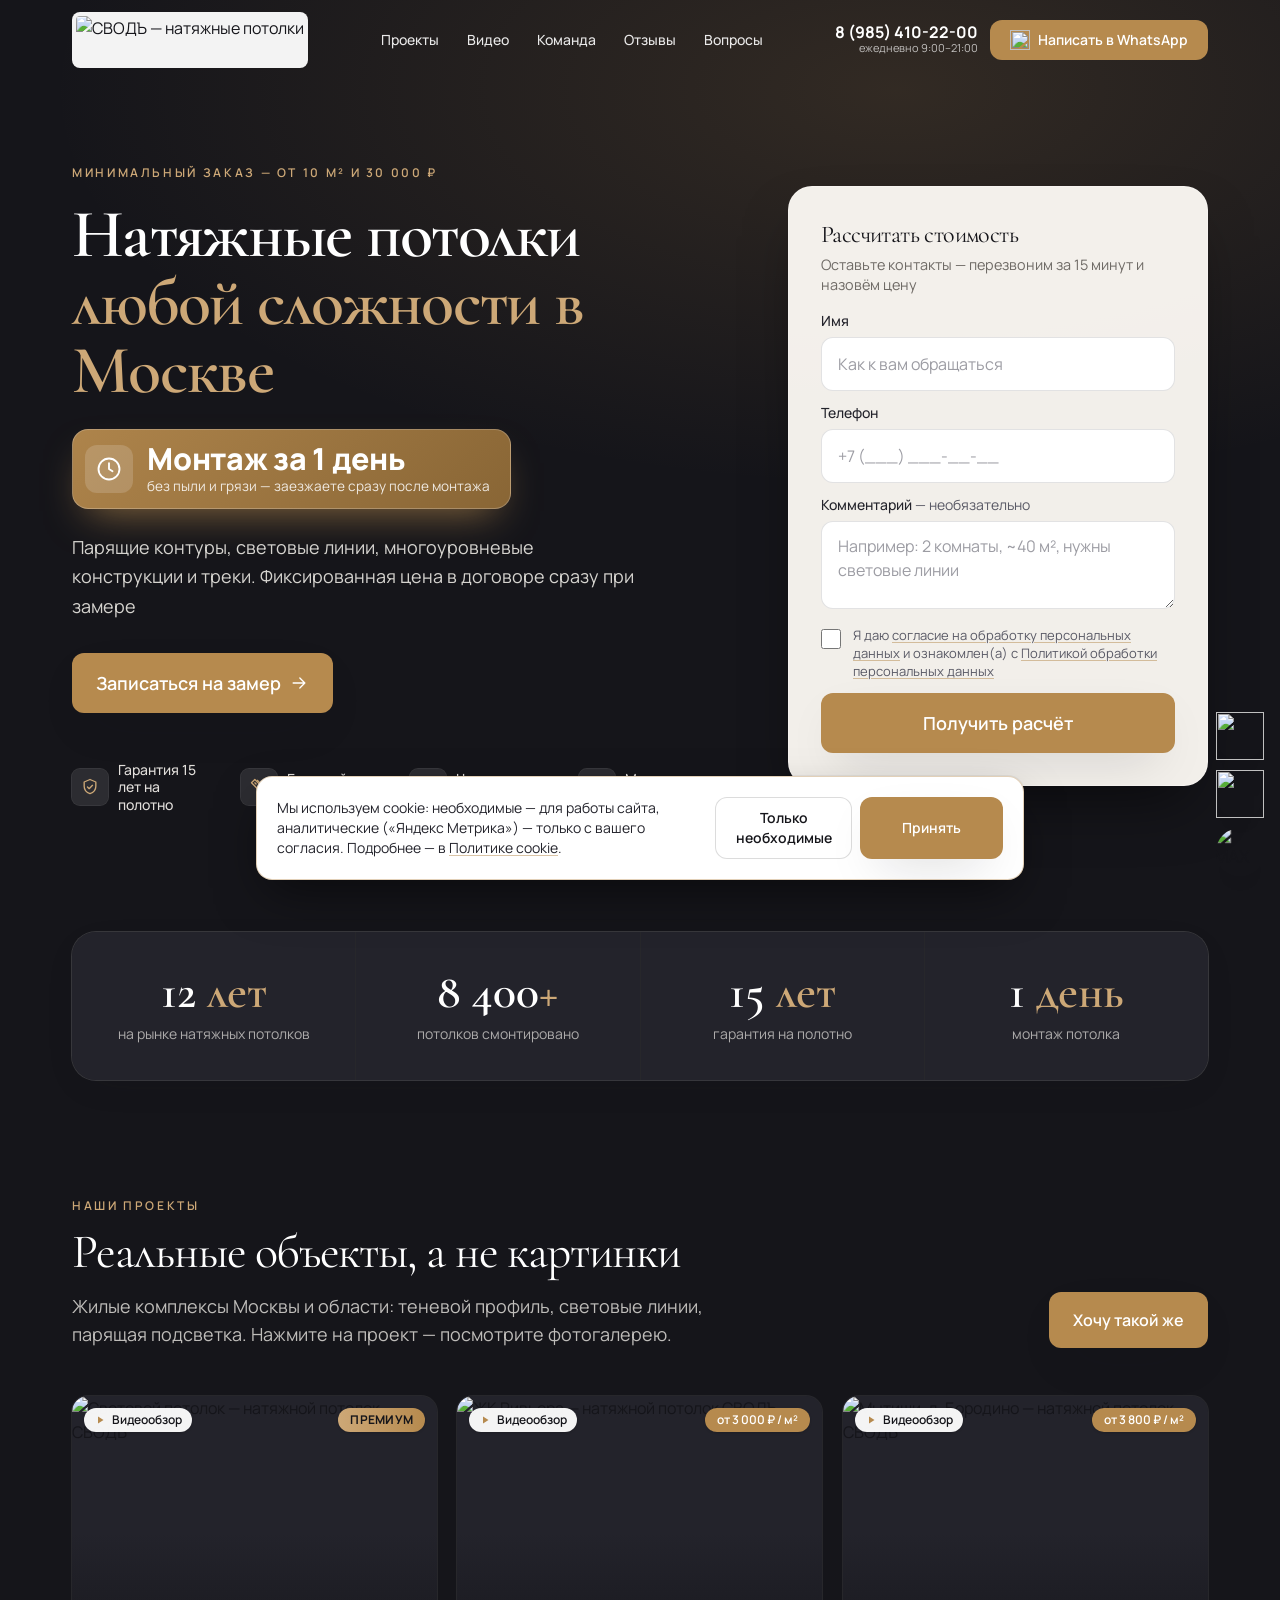
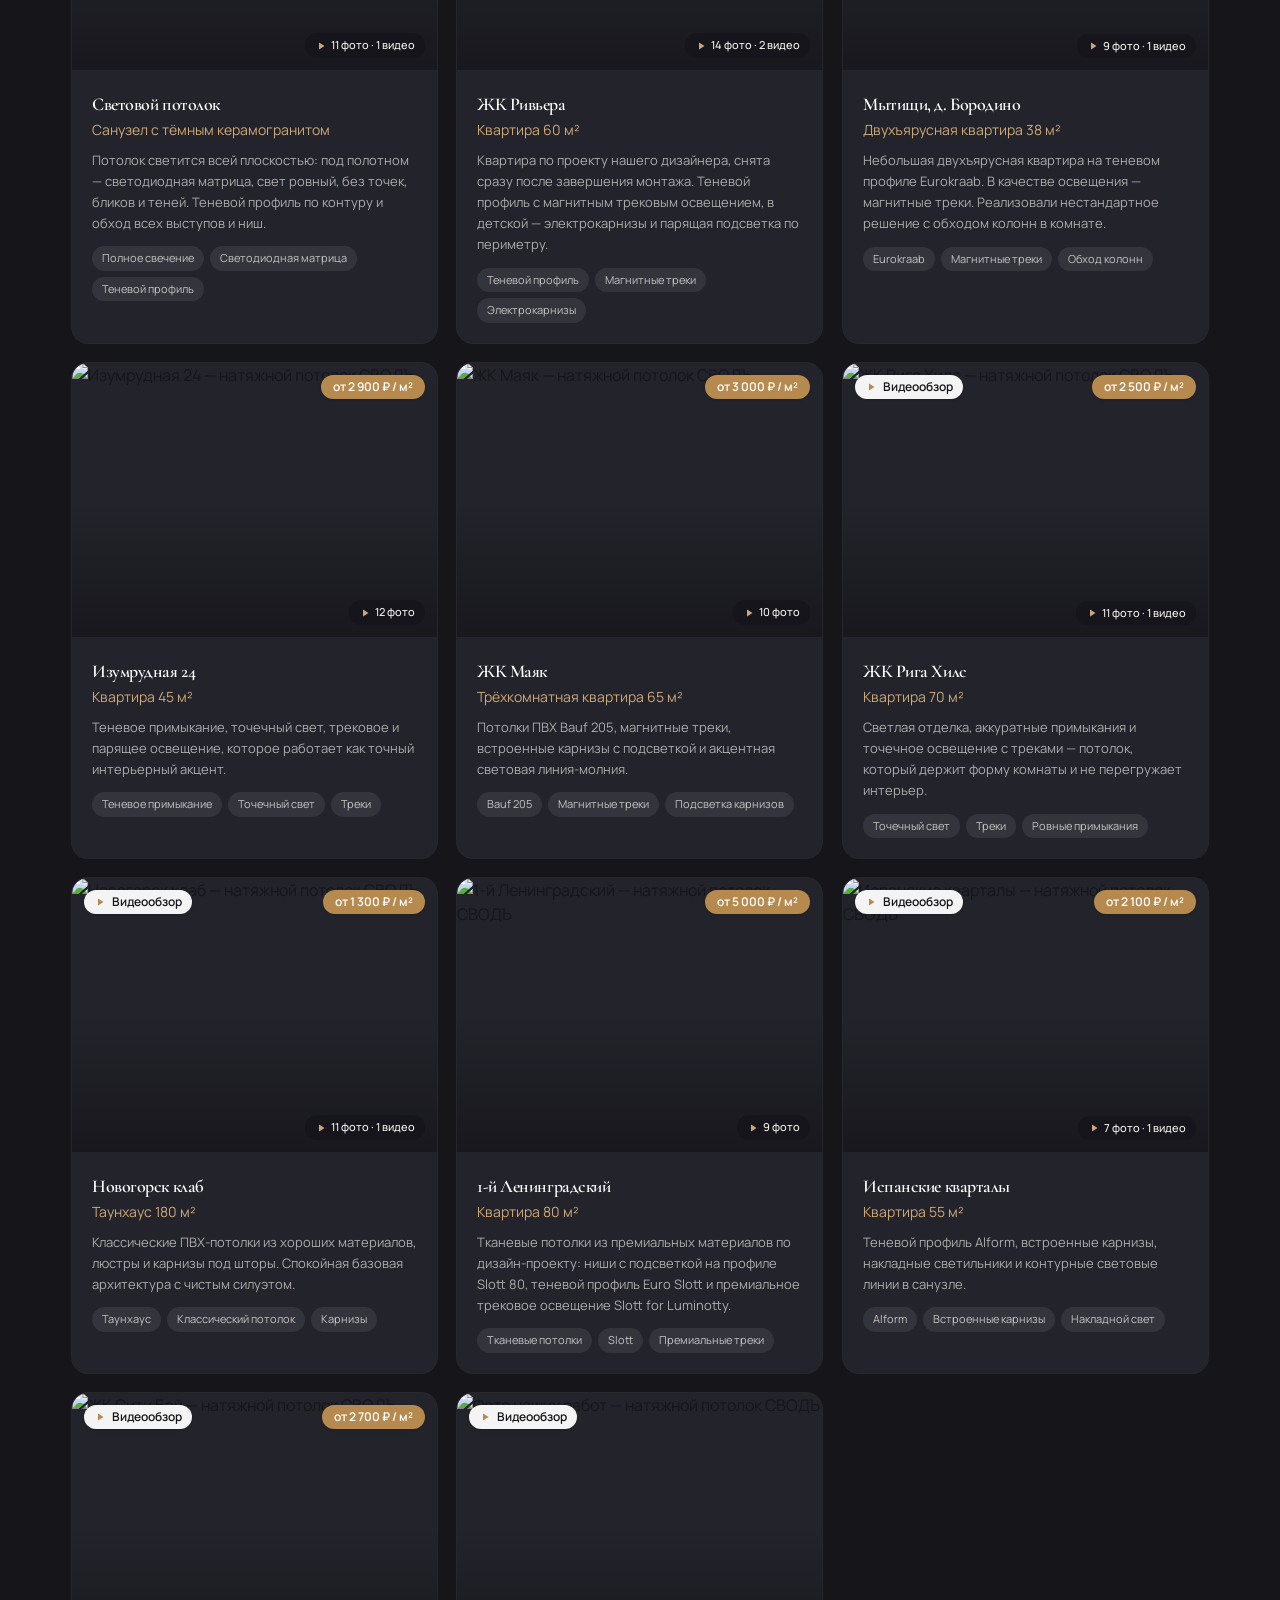
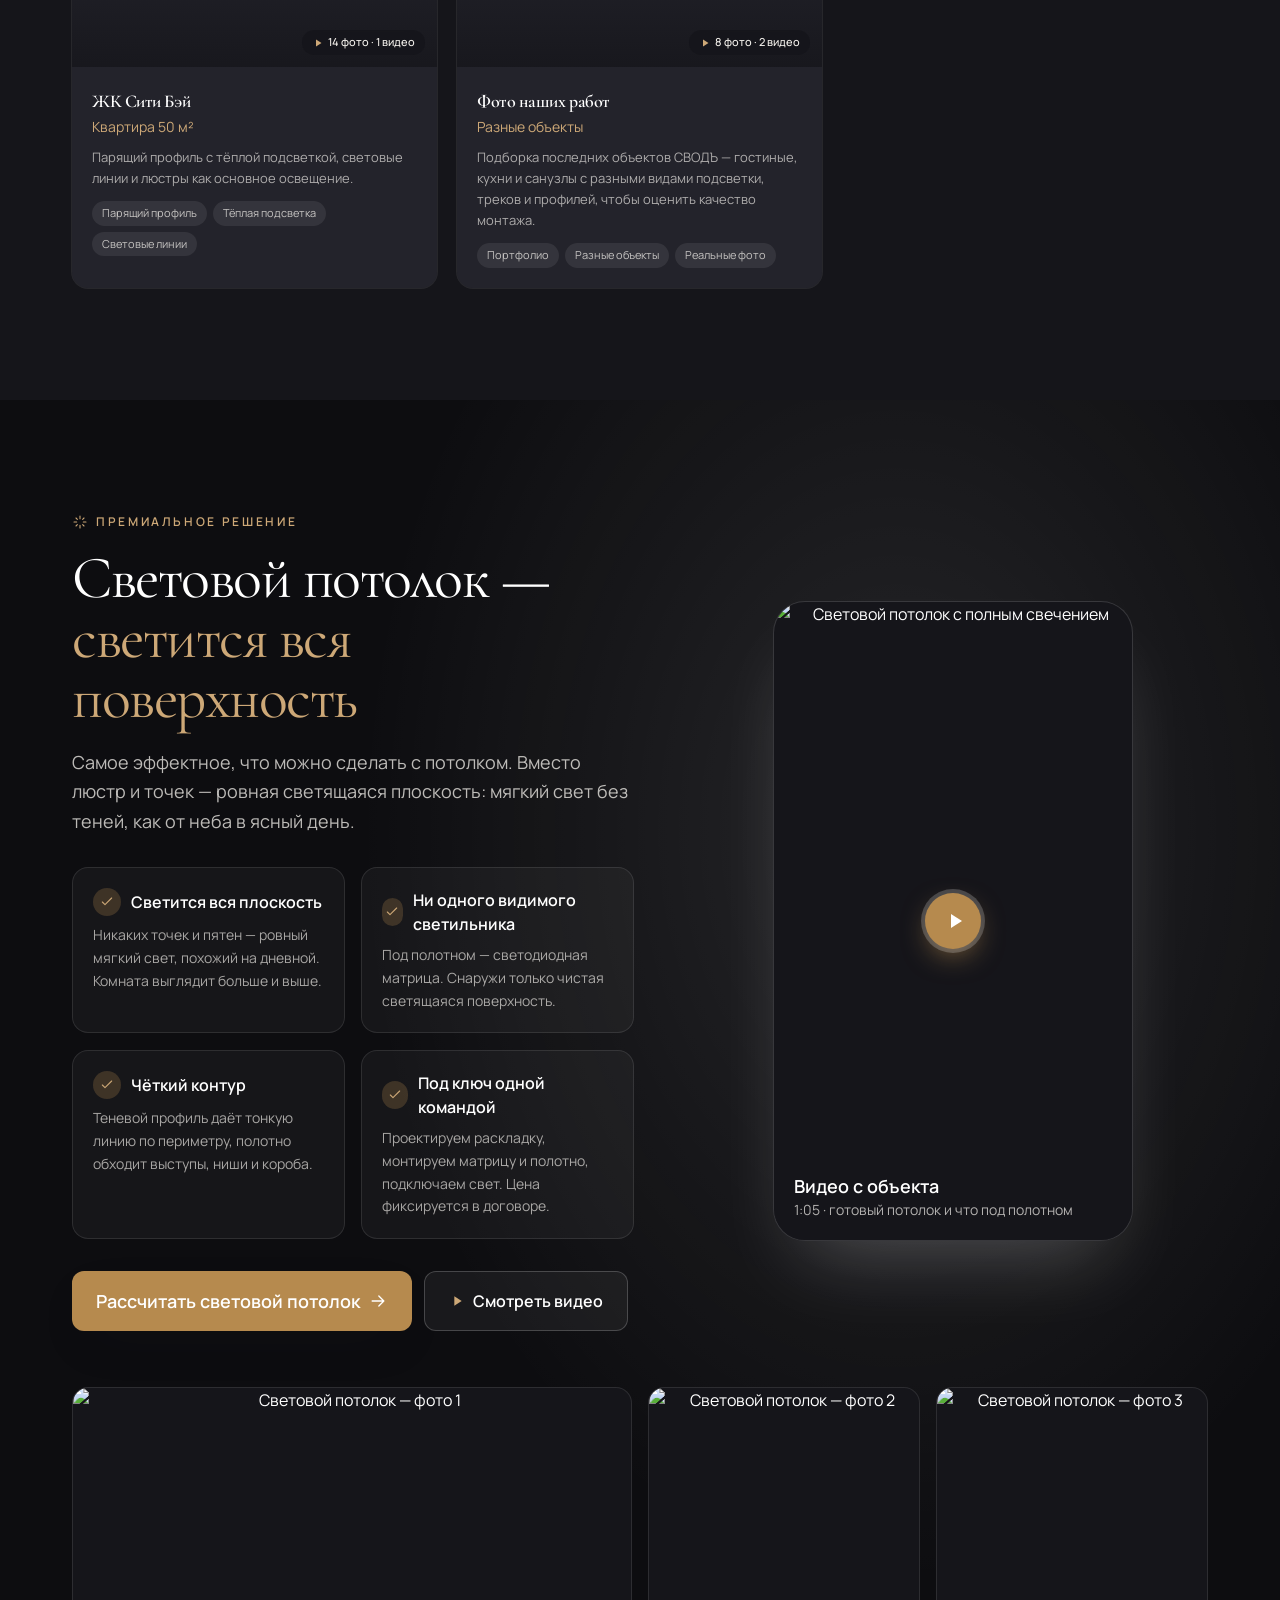
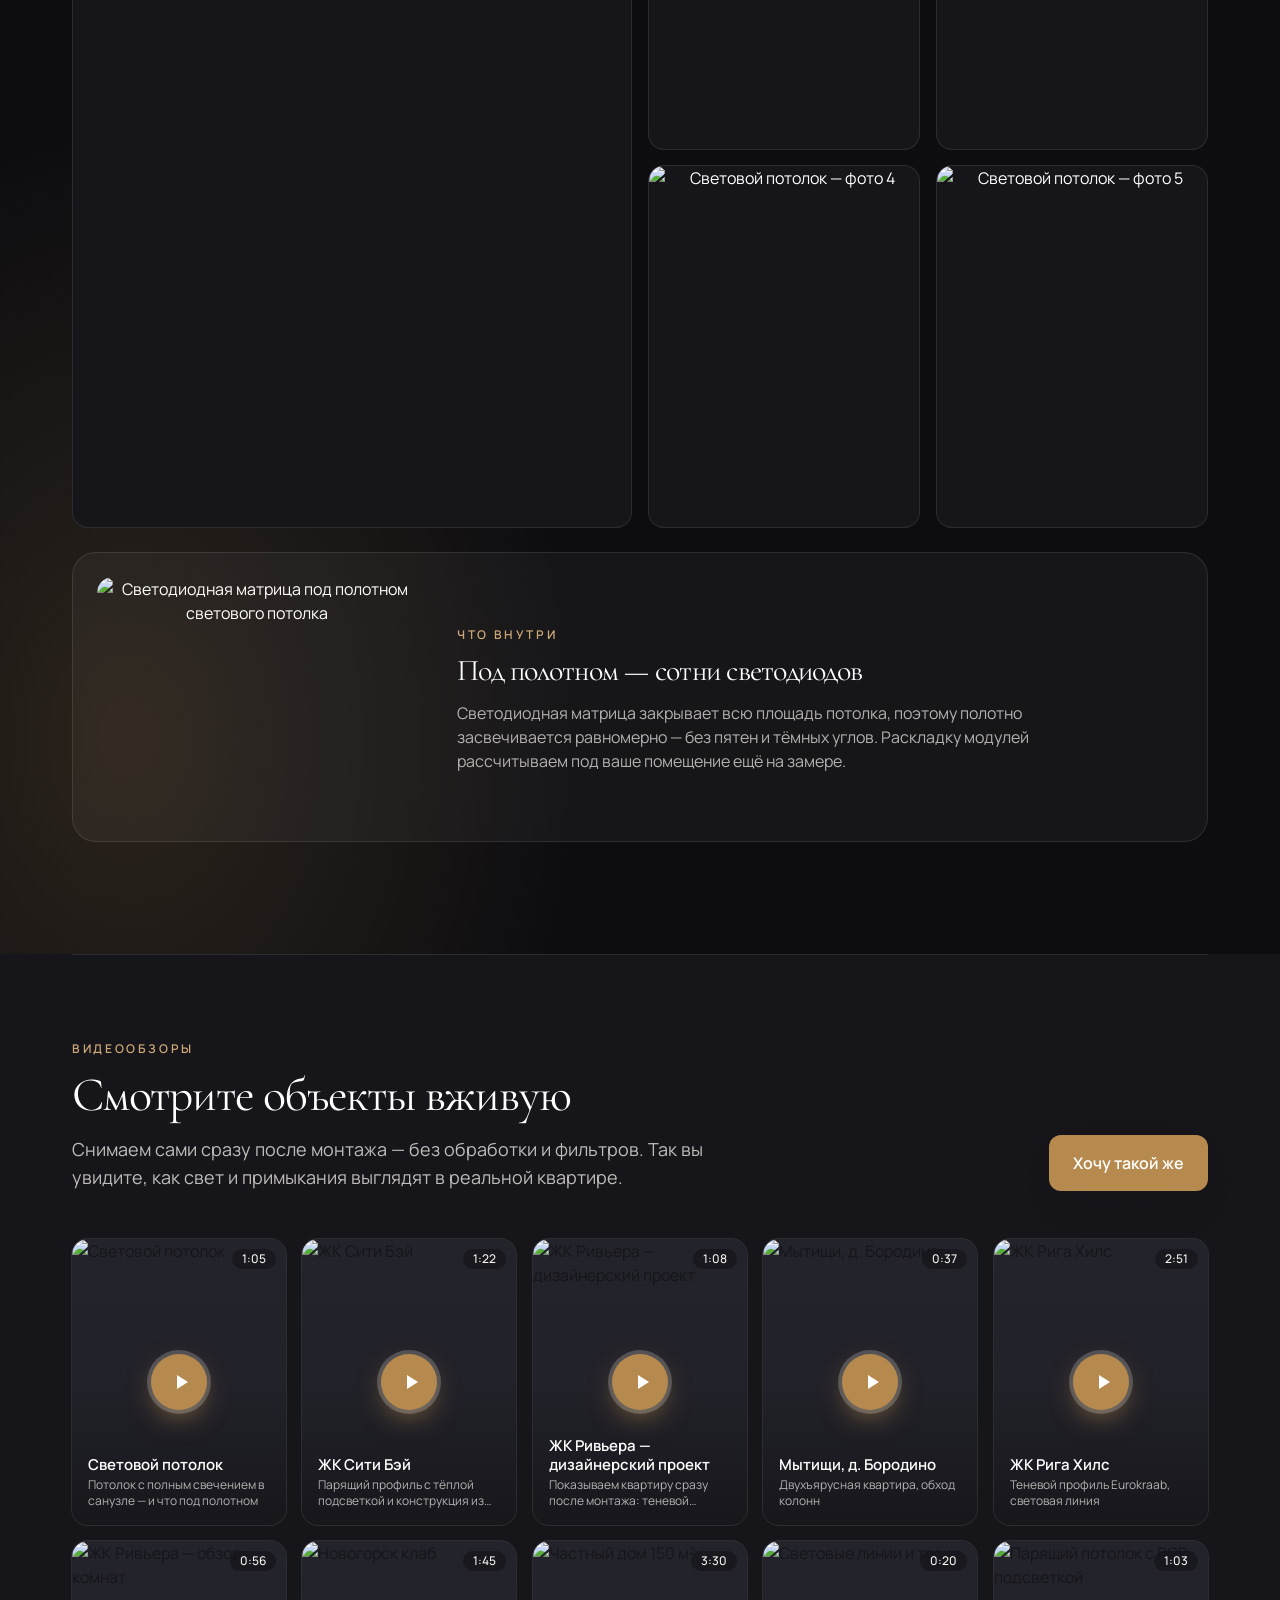
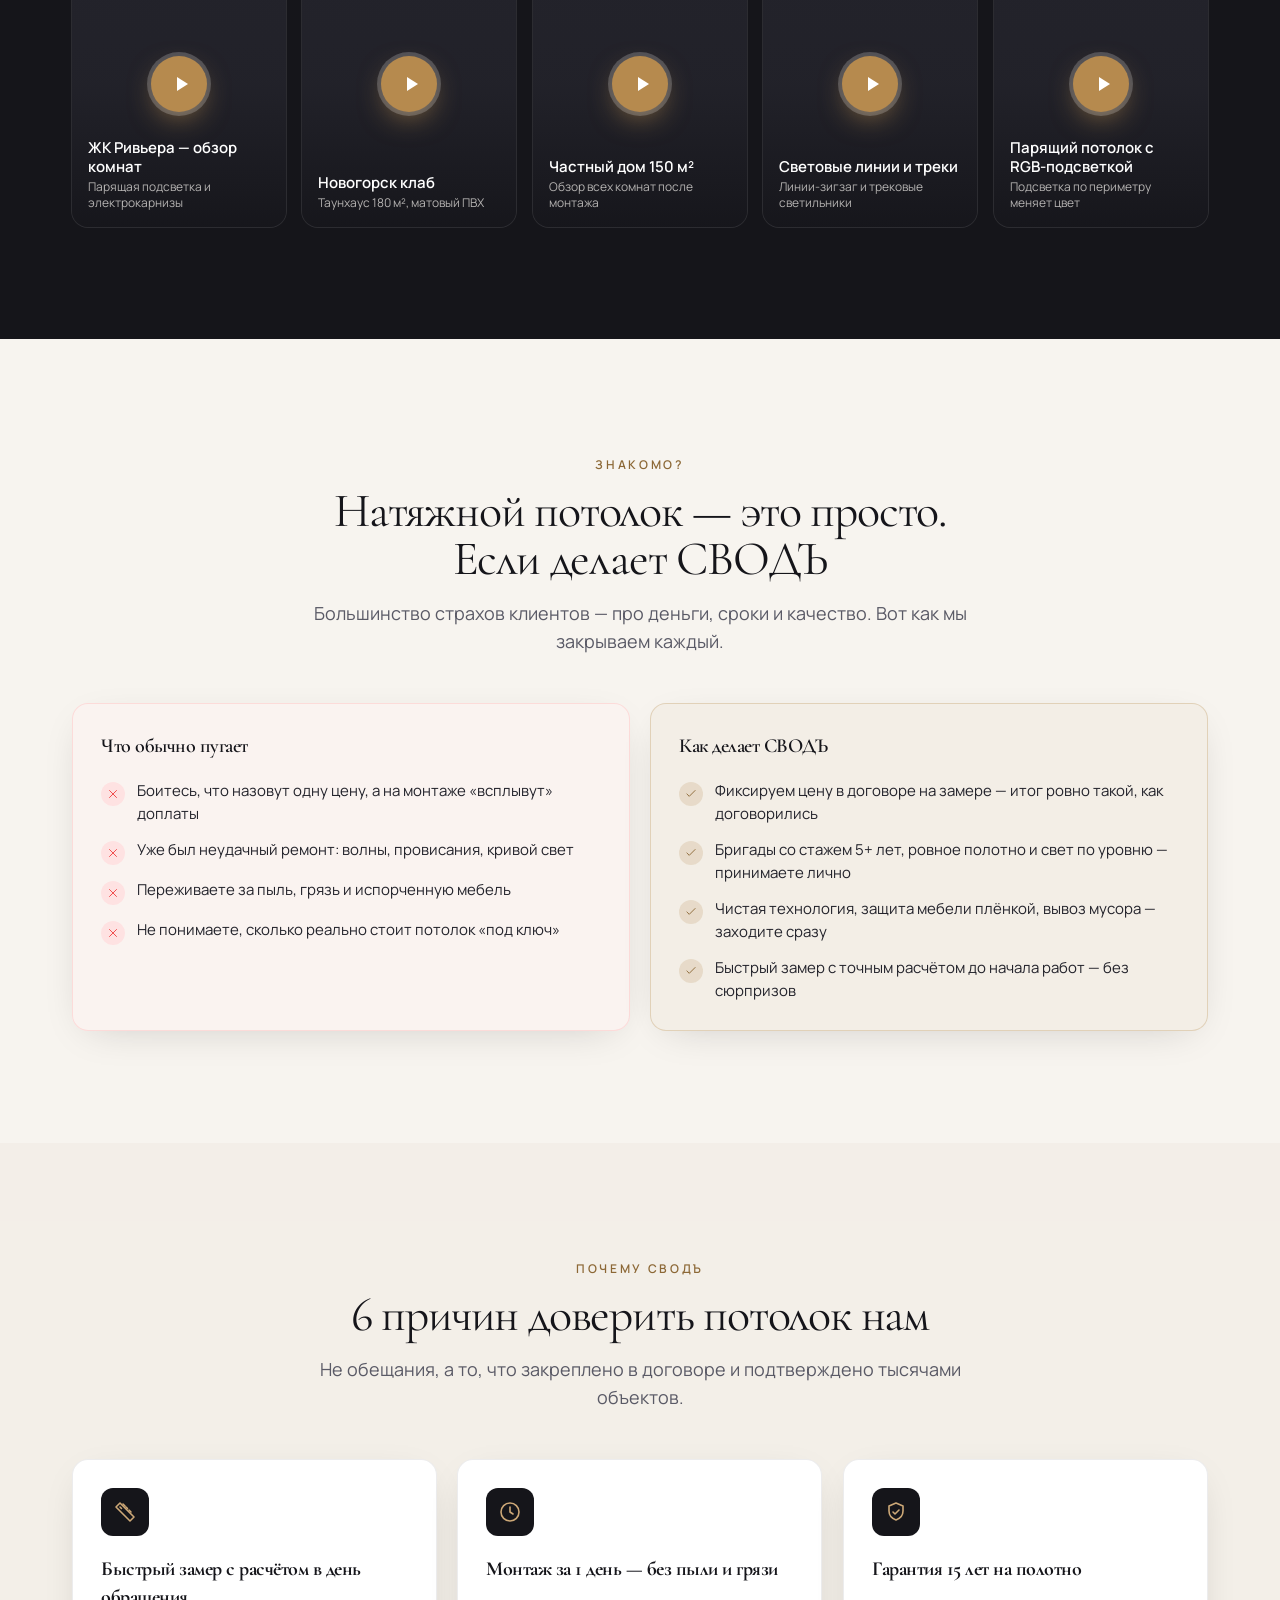
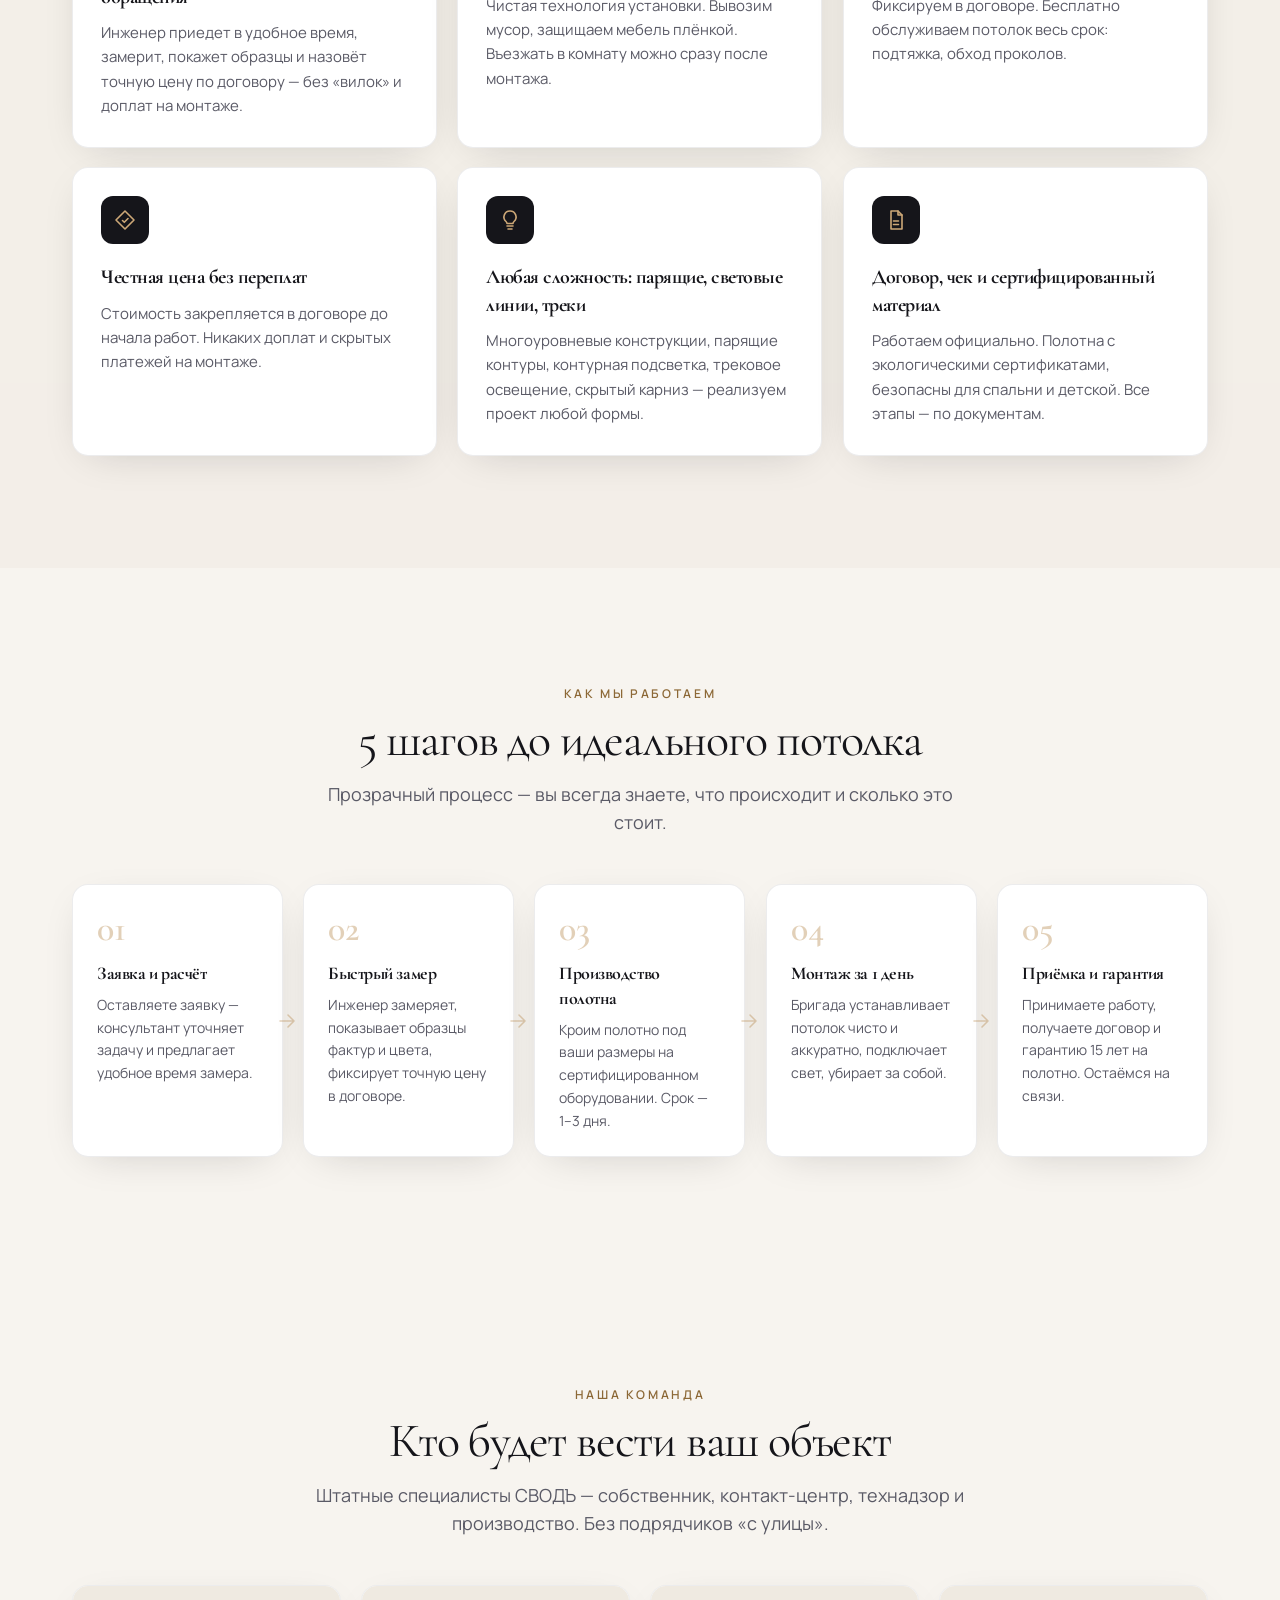
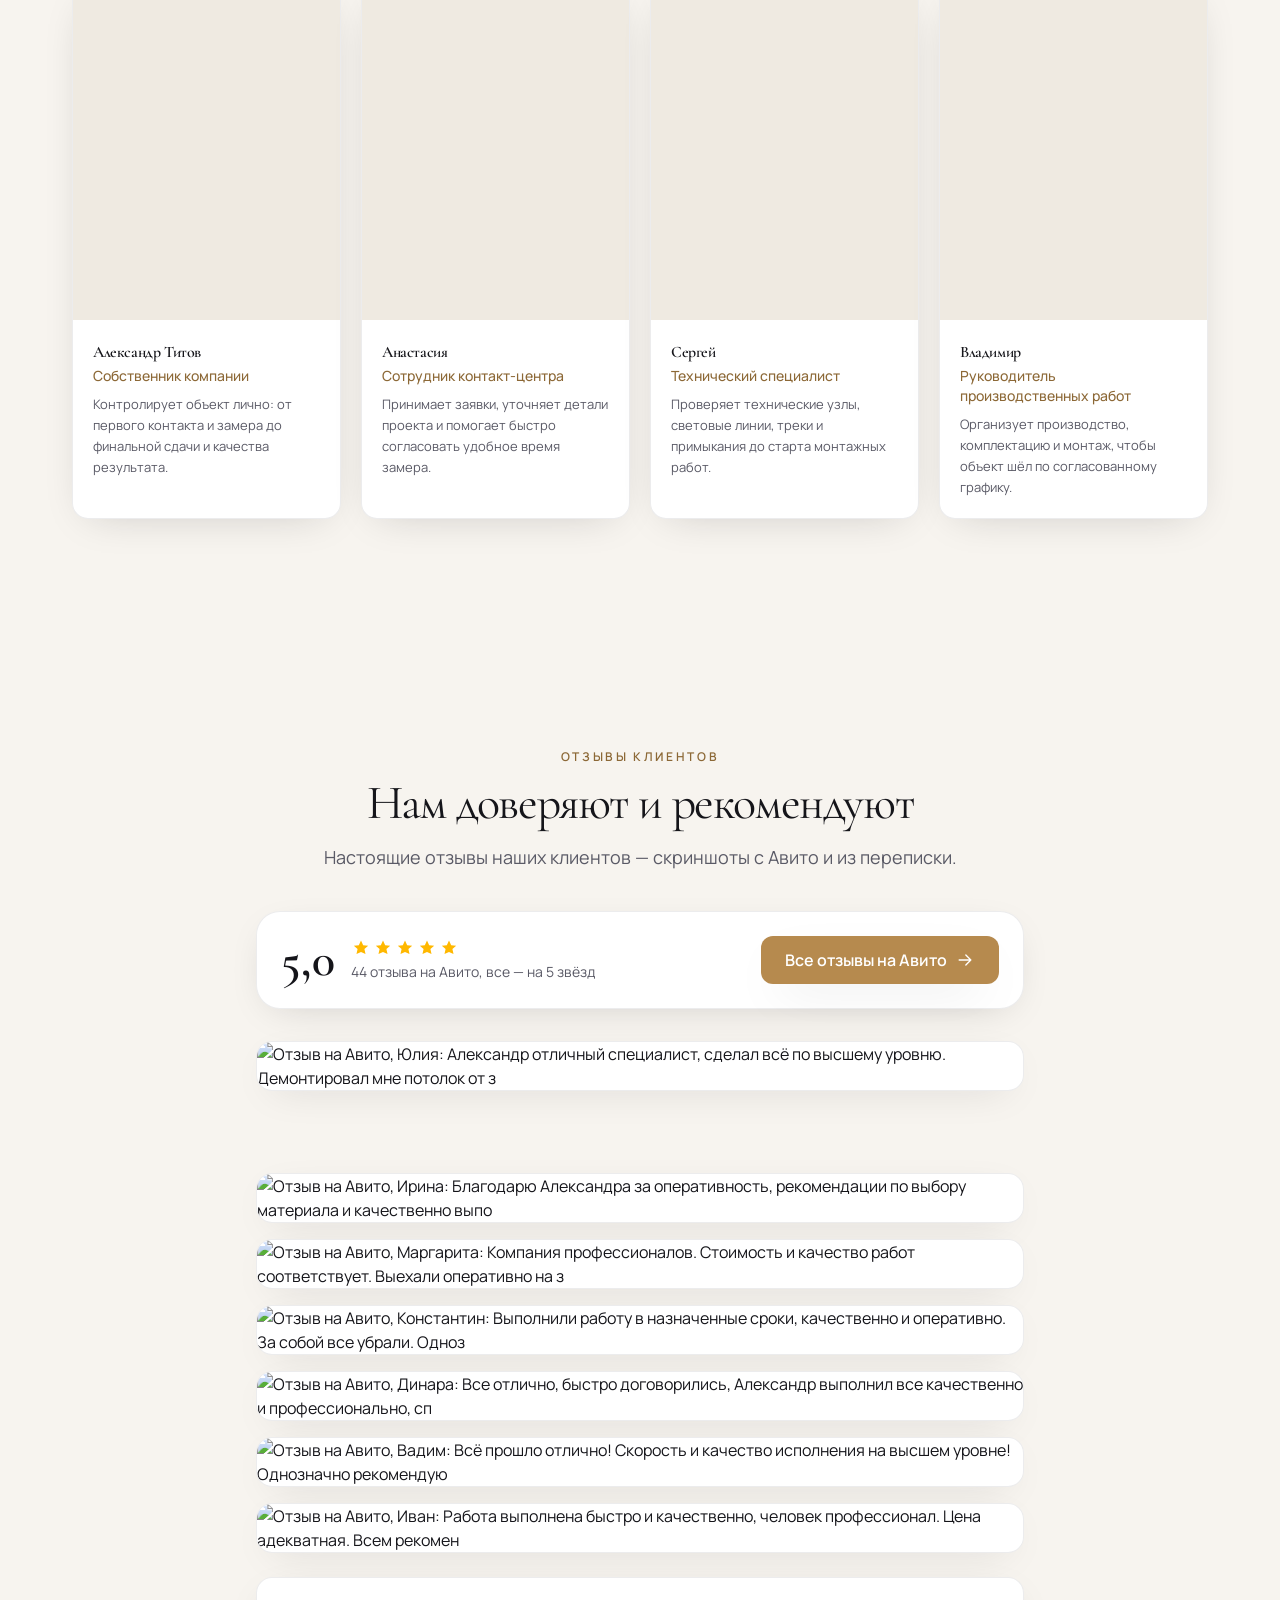
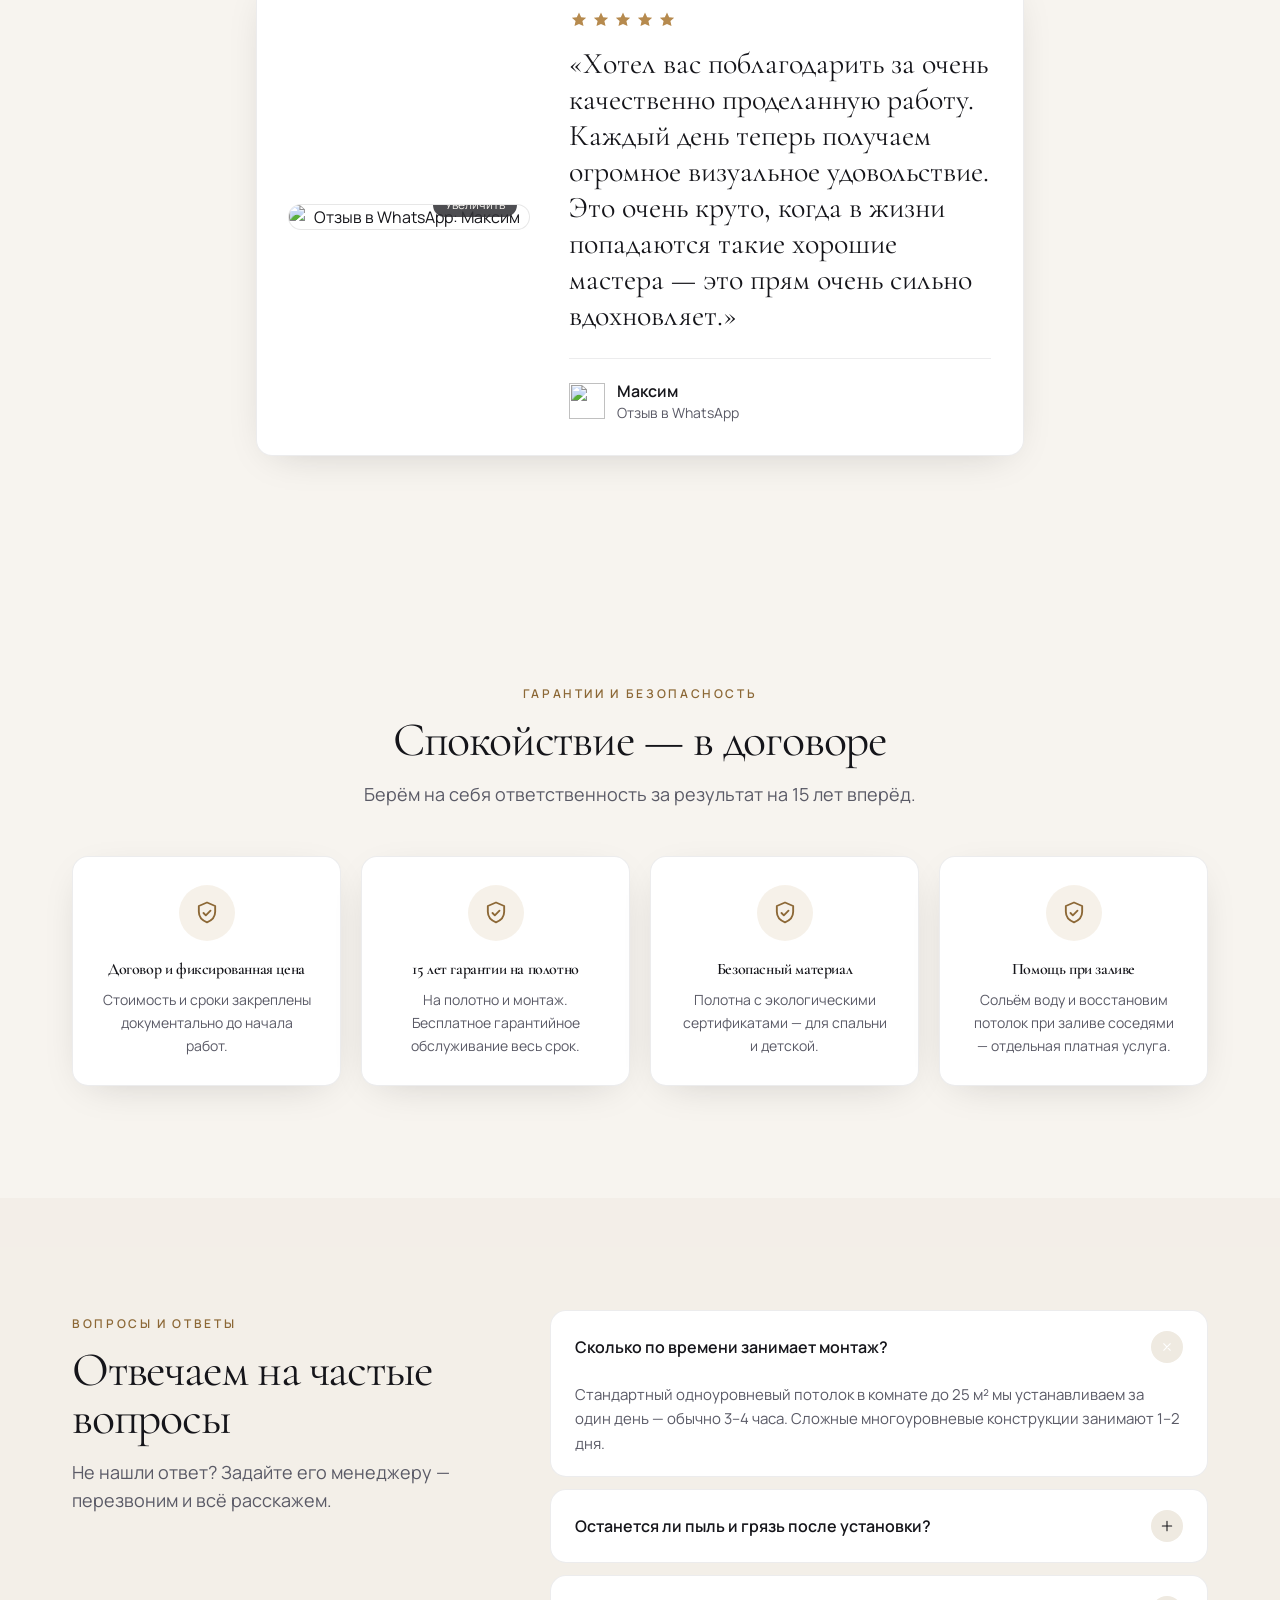
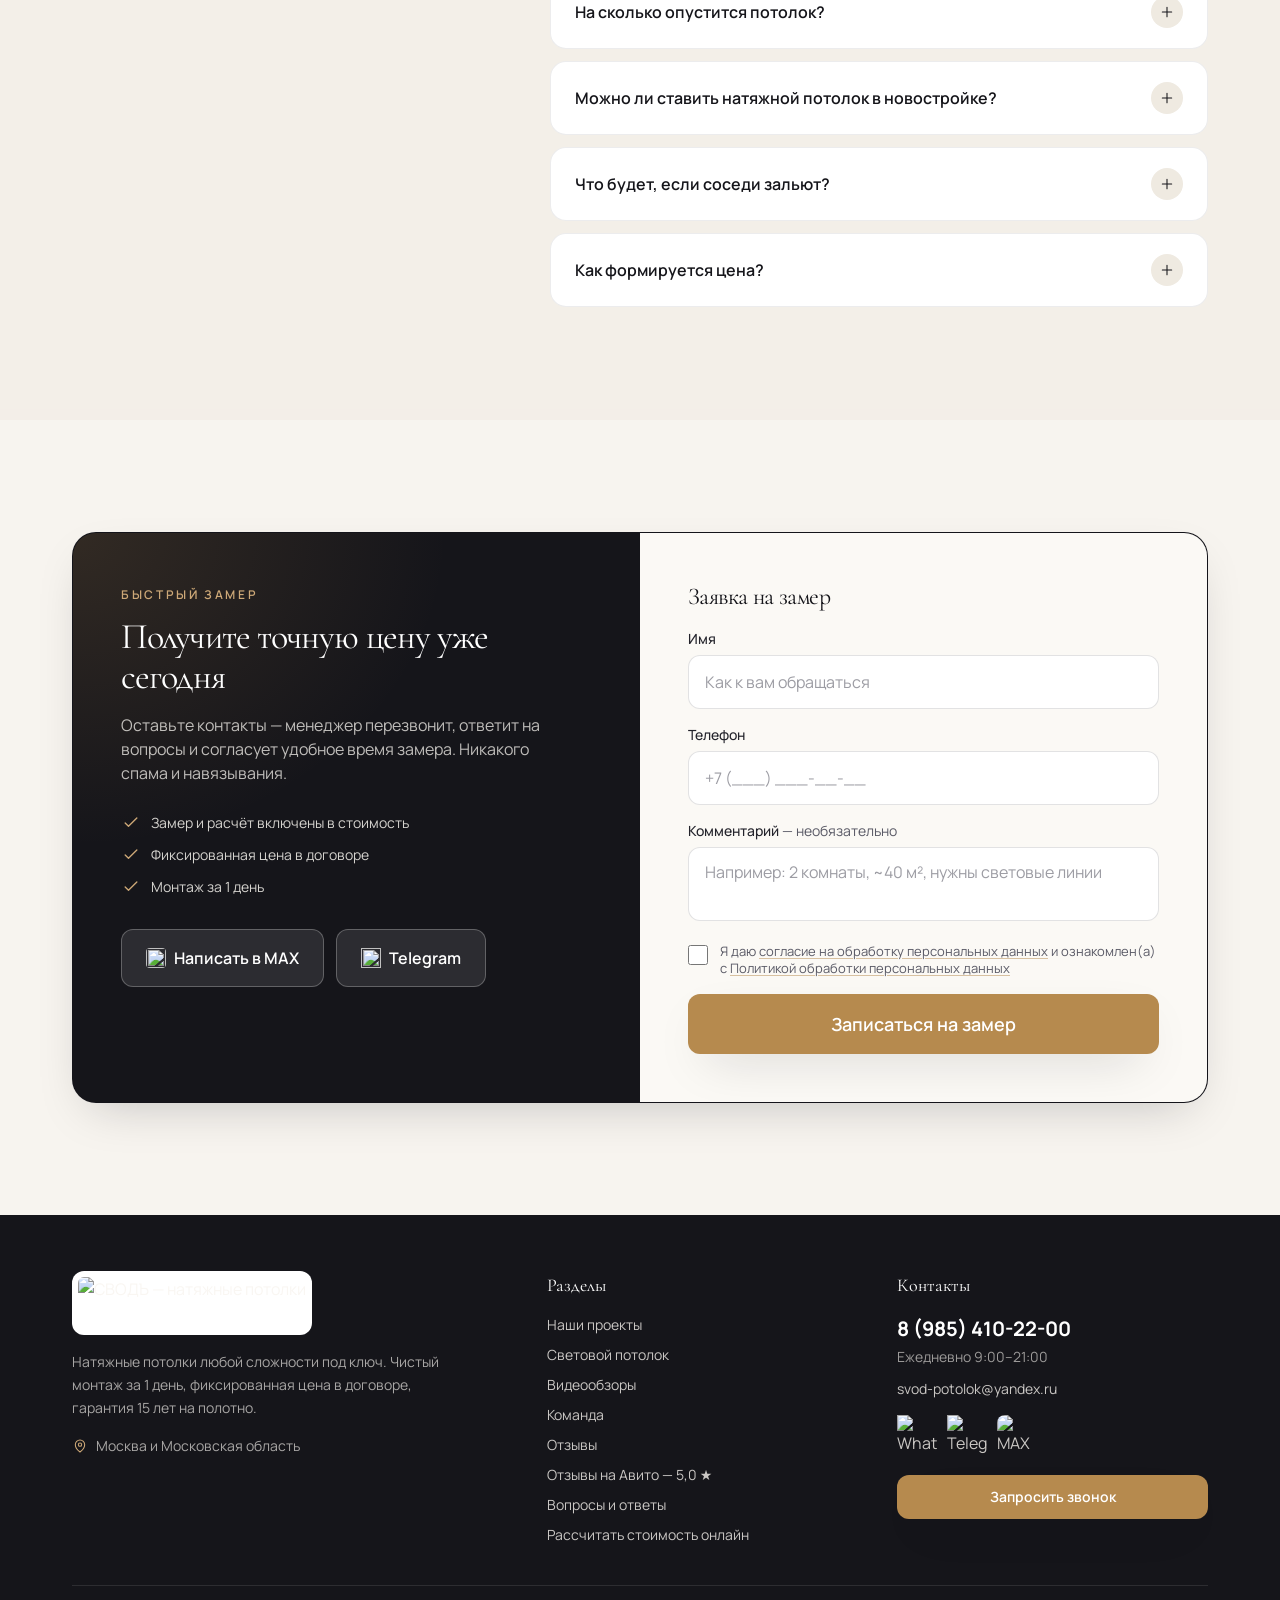
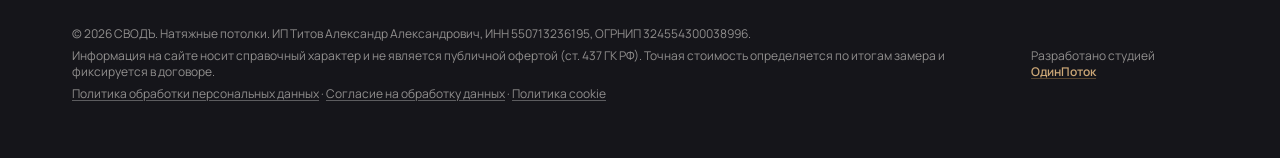
==== commit 6025f9d1: "Простые формы, мобильная адаптация Co-Authored-By: Claude Opus 5.5 <noreply@anthropic.com>" ====
--- a/index.html
+++ b/index.html
@@ -105,11 +105,11 @@
       };
       try { if (localStorage.getItem('svod_cookie') === 'all') window.__svodLoadMetrika(); } catch (e) {}
     </script>
-    <script type="module" crossorigin src="./assets/index-CT1kNfSG.js"></script>
-    <link rel="stylesheet" crossorigin href="./assets/index-UztEC-Z5.css">
+    <script type="module" crossorigin src="./assets/index-DQ5xFahb.js"></script>
+    <link rel="stylesheet" crossorigin href="./assets/index-CZ3e_pLK.css">
   </head>
   <body>
-    <div id="root"><header class="fixed inset-x-0 top-0 z-50 transition-all duration-300 bg-transparent"><div class="container-pad flex h-16 items-center justify-between sm:h-20"><a href="#top" class="flex items-center" aria-label="СВОДЪ — на главную"><img src="/svod-preview/assets/svod-logo.webp" alt="СВОДЪ — натяжные потолки" class="w-auto rounded-lg transition-all h-12 bg-white/95 p-1 shadow-sm sm:h-14"/></a><nav class="hidden items-center gap-7 lg:flex"><a href="#projects" class="text-sm font-medium transition text-white/90 hover:text-white">Проекты</a><a href="#video" class="text-sm font-medium transition text-white/90 hover:text-white">Видео</a><a href="#team" class="text-sm font-medium transition text-white/90 hover:text-white">Команда</a><a href="#reviews" class="text-sm font-medium transition text-white/90 hover:text-white">Отзывы</a><a href="#faq" class="text-sm font-medium transition text-white/90 hover:text-white">Вопросы</a></nav><div class="flex items-center gap-3"><a href="tel:+79854102200" class="hidden text-right sm:block"><span class="block text-base font-bold leading-none transition-colors text-white">8 (985) 410-22-00</span><span class="block text-[11px] transition-colors text-white/70">ежедневно 9:00–21:00</span></a><a href="https://wa.me/79854102200" target="_blank" rel="noopener" class="hidden btn-bronze !px-5 !py-2.5 text-sm sm:inline-flex"><img src="/svod-preview/assets/whatsapp-official.svg" alt="" class="h-5 w-5"/> Написать в WhatsApp</a><button class="grid h-10 w-10 place-items-center rounded-lg border border-ink/12 bg-white text-ink lg:hidden" aria-label="Меню"><svg width="24" height="24" viewBox="0 0 24 24" fill="none" stroke="currentColor" stroke-width="1.6" stroke-linecap="round" stroke-linejoin="round" class="h-5 w-5"><path d="M4 7h16M4 12h16M4 17h16"></path></svg></button></div></div></header><main><section id="top" class="relative isolate overflow-hidden"><div class="absolute inset-0 -z-10 bg-ink"><picture><source media="(max-width: 767px)" srcSet="/svod-preview/assets/hero-poster-m.webp"/><img src="/svod-preview/assets/hero-poster.webp" alt="" aria-hidden="true" fetchpriority="high" decoding="async" class="absolute inset-0 h-full w-full object-cover"/></picture><video class="absolute inset-0 h-full w-full object-cover transition-opacity duration-700 opacity-0" autoplay="" muted="" loop="" playsinline="" preload="auto" aria-hidden="true"><source src="/svod-preview/assets/hero-m.mp4" type="video/mp4" media="(max-width: 767px)"/><source src="/svod-preview/assets/hero-hd.mp4" type="video/mp4"/></video><div class="absolute inset-0 bg-gradient-to-t from-ink/90 via-ink/60 to-ink/40"></div><div class="absolute inset-0 bg-[radial-gradient(120%_80%_at_70%_10%,rgba(182,138,78,0.18),transparent_55%)]"></div></div><div class="container-pad min-h-screen-safe flex flex-col justify-center pb-14 pt-28 sm:pt-32"><div class="hero-grid"><div class="max-w-3xl"><div class="eyebrow mb-5 text-bronze-light animate-fade-up">Минимальный заказ от 10 м² и 30 000 руб.</div><h1 class="font-display text-[2.6rem] font-semibold leading-[1.05] text-white sm:text-6xl lg:text-7xl animate-fade-up">Натяжные потолки <span class="text-bronze-light">любой сложности в Москве</span></h1><div class="hero-usp mt-6 animate-fade-up"><span class="hero-usp-icon"><svg width="24" height="24" viewBox="0 0 24 24" fill="none" stroke="currentColor" stroke-width="1.6" stroke-linecap="round" stroke-linejoin="round" class="h-7 w-7"><circle cx="12" cy="12" r="9"></circle><path d="M12 7v5l3 2"></path></svg></span><span><strong>Монтаж за 1 день</strong><small>без пыли и грязи — заезжаете сразу после монтажа</small></span></div><p class="mt-6 max-w-xl text-lg leading-relaxed text-ivory/85 animate-fade-up">Парящие контуры, световые линии, многоуровневые конструкции и треки. Фиксированная цена в договоре сразу при замере</p><div class="mt-8 flex flex-col gap-3 sm:flex-row animate-fade-up"><button class="btn-bronze text-lg">Записаться на замер <svg width="24" height="24" viewBox="0 0 24 24" fill="none" stroke="currentColor" stroke-width="1.6" stroke-linecap="round" stroke-linejoin="round" class="h-5 w-5"><path d="M5 12h14M13 6l6 6-6 6"></path></svg></button></div><ul class="mt-12 grid max-w-2xl grid-cols-2 gap-x-6 gap-y-4 sm:grid-cols-4 animate-fade-up"><li class="flex items-center gap-2.5 text-sm text-ivory/90"><span class="grid h-9 w-9 shrink-0 place-items-center rounded-lg bg-white/10 text-bronze-light ring-1 ring-white/15"><svg width="24" height="24" viewBox="0 0 24 24" fill="none" stroke="currentColor" stroke-width="1.6" stroke-linecap="round" stroke-linejoin="round" class="h-5 w-5"><path d="M12 3l7 3v5c0 4.5-3 7.5-7 9-4-1.5-7-4.5-7-9V6z"></path><path d="M9 12l2 2 4-4"></path></svg></span><span class="font-medium leading-tight">Гарантия 15 лет на полотно</span></li><li class="flex items-center gap-2.5 text-sm text-ivory/90"><span class="grid h-9 w-9 shrink-0 place-items-center rounded-lg bg-white/10 text-bronze-light ring-1 ring-white/15"><svg width="24" height="24" viewBox="0 0 24 24" fill="none" stroke="currentColor" stroke-width="1.6" stroke-linecap="round" stroke-linejoin="round" class="h-5 w-5"><path d="M3 7l4-4 14 14-4 4z"></path><path d="M7 7l1.5 1.5M10 4l2 2M13 7l1.5 1.5M16 10l2 2"></path></svg></span><span class="font-medium leading-tight">Быстрый замер</span></li><li class="flex items-center gap-2.5 text-sm text-ivory/90"><span class="grid h-9 w-9 shrink-0 place-items-center rounded-lg bg-white/10 text-bronze-light ring-1 ring-white/15"><svg width="24" height="24" viewBox="0 0 24 24" fill="none" stroke="currentColor" stroke-width="1.6" stroke-linecap="round" stroke-linejoin="round" class="h-5 w-5"><path d="M7 3h7l4 4v14H7z"></path><path d="M14 3v4h4"></path><path d="M9.5 13h5M9.5 16.5h5"></path></svg></span><span class="font-medium leading-tight">Честная цена в договоре</span></li><li class="flex items-center gap-2.5 text-sm text-ivory/90"><span class="grid h-9 w-9 shrink-0 place-items-center rounded-lg bg-white/10 text-bronze-light ring-1 ring-white/15"><svg width="24" height="24" viewBox="0 0 24 24" fill="none" stroke="currentColor" stroke-width="1.6" stroke-linecap="round" stroke-linejoin="round" class="h-5 w-5"><path d="M5 12l4 4L19 6"></path></svg></span><span class="font-medium leading-tight">Сертифицированные материалы</span></li></ul></div><div class="hero-form animate-fade-up"><form novalidate="" class="relative space-y-4"><h2 class="font-display text-2xl text-ink">Рассчитать стоимость</h2><p class="hero-form-sub">Оставьте телефон — перезвоним за 15 минут и назовём цену</p><label class="block"><span class="mb-1.5 block text-sm font-medium text-ink-soft">Телефон</span><input type="tel" inputMode="tel" autoComplete="tel" placeholder="+7 (___) ___-__-__" maxLength="18" class="w-full rounded-xl border border-ink/12 bg-white px-4 py-3.5 text-base text-ink placeholder:text-ink-muted/60 outline-none transition focus:border-bronze focus:ring-2 focus:ring-bronze/20" value=""/></label><label class="block"><span class="mb-1.5 block text-sm font-medium text-ink-soft">Кратко об объекте</span><textarea rows="3" placeholder="Например: квартира, 2 комнаты, ~40 м², нужны световые линии" class="w-full rounded-xl border border-ink/12 bg-white px-4 py-3.5 text-base text-ink placeholder:text-ink-muted/60 outline-none transition focus:border-bronze focus:ring-2 focus:ring-bronze/20"></textarea></label><div aria-hidden="true" style="position:absolute;left:-10000px;top:auto;width:1px;height:1px;overflow:hidden"><label>Компания<input type="text" name="company" tabindex="-1" autoComplete="off" value=""/></label></div><label for="consent-hero" class="flex items-start gap-3 cursor-pointer text-[13px] leading-snug text-ink-muted"><input id="consent-hero" type="checkbox" class="mt-0.5 h-5 w-5 shrink-0 accent-bronze cursor-pointer" required=""/><span>Я даю<!-- --> <a href="/svod-preview/consent.html" target="_blank" rel="noopener" class="underline decoration-bronze/50 underline-offset-2 hover:text-ink">согласие на обработку персональных данных</a> <!-- -->и ознакомлен(а) с<!-- --> <a href="/svod-preview/privacy.html" target="_blank" rel="noopener" class="underline decoration-bronze/50 underline-offset-2 hover:text-ink">Политикой обработки персональных данных</a></span></label><button type="submit" class="btn-bronze w-full text-lg disabled:opacity-60">Получить расчёт</button></form></div></div></div></section><section class="relative z-10 bg-ink pt-6 sm:pt-8"><div class="container-pad"><div class="reveal grid grid-cols-2 gap-px overflow-hidden rounded-3xl bg-white/8 shadow-card ring-1 ring-white/15 lg:grid-cols-4"><div class="bg-ink-soft px-5 py-7 text-center sm:px-8 sm:py-9"><div class="font-display text-4xl font-semibold text-white sm:text-5xl">12<span class="text-bronze-light"> лет</span></div><div class="mt-2 text-sm text-ivory/65">на рынке натяжных потолков</div></div><div class="bg-ink-soft px-5 py-7 text-center sm:px-8 sm:py-9"><div class="font-display text-4xl font-semibold text-white sm:text-5xl">8 400<span class="text-bronze-light">+</span></div><div class="mt-2 text-sm text-ivory/65">потолков смонтировано</div></div><div class="bg-ink-soft px-5 py-7 text-center sm:px-8 sm:py-9"><div class="font-display text-4xl font-semibold text-white sm:text-5xl">15<span class="text-bronze-light"> лет</span></div><div class="mt-2 text-sm text-ivory/65">гарантия на полотно</div></div><div class="bg-ink-soft px-5 py-7 text-center sm:px-8 sm:py-9"><div class="font-display text-4xl font-semibold text-white sm:text-5xl">1<span class="text-bronze-light"> день</span></div><div class="mt-2 text-sm text-ivory/65">монтаж потолка</div></div></div></div></section><section id="projects" class="bg-ink py-20 sm:py-28"><div class="container-pad"><div class="flex flex-col items-start justify-between gap-6 sm:flex-row sm:items-end"><div class="reveal  max-w-2xl"><div class="eyebrow "><span class="text-bronze-light">Наши проекты</span></div><h2 class="mt-3 text-3xl leading-tight sm:text-4xl lg:text-5xl text-white">Реальные объекты, а не картинки</h2><p class="mt-4 text-lg text-ivory/75">Жилые комплексы Москвы и области: теневой профиль, световые линии, парящая подсветка. Нажмите на проект — посмотрите фотогалерею.</p></div><button class="btn-bronze shrink-0">Хочу такой же</button></div><div class="mt-12 grid gap-5 sm:grid-cols-2 lg:grid-cols-3"><article class="reveal group cursor-pointer overflow-hidden rounded-2xl bg-ink-soft ring-1 ring-white/8 transition hover:ring-bronze/50" style="transition-delay:0ms"><div class="relative aspect-[4/3] overflow-hidden"><img src="/svod-preview/assets/projects/sm/light-01.webp" alt="Световой потолок — натяжной потолок СВОДЪ" loading="lazy" decoding="async" width="640" height="480" class="h-full w-full object-cover transition duration-700 group-hover:scale-105"/><div class="absolute inset-0 bg-gradient-to-t from-ink/80 via-transparent to-transparent"></div><span class="absolute right-3 top-3 rounded-full bg-gradient-to-r from-bronze-light to-bronze px-3 py-1 text-xs font-bold uppercase tracking-wide text-ink shadow">Премиум</span><span class="absolute left-3 top-3 flex items-center gap-1.5 rounded-full bg-white/95 px-2.5 py-1 text-xs font-semibold text-ink shadow"><svg width="24" height="24" viewBox="0 0 24 24" fill="currentColor" stroke="none" stroke-width="1.6" stroke-linecap="round" stroke-linejoin="round" class="h-3 w-3 text-bronze"><path d="M8 5v14l11-7z"></path></svg> Видеообзор</span><span class="absolute bottom-3 right-3 flex items-center gap-1 rounded-full bg-ink/70 px-2.5 py-1 text-[11px] font-medium text-ivory backdrop-blur"><svg width="24" height="24" viewBox="0 0 24 24" fill="currentColor" stroke="none" stroke-width="1.6" stroke-linecap="round" stroke-linejoin="round" class="h-3 w-3 text-bronze-light"><path d="M8 5v14l11-7z"></path></svg> <!-- -->11 фото · 1 видео</span></div><div class="p-5"><h3 class="text-lg font-semibold text-white">Световой потолок</h3><p class="mt-0.5 text-sm text-bronze-light">Санузел с тёмным керамогранитом</p><p class="mt-2.5 text-[13px] leading-relaxed text-ivory/65 line-clamp-3">Потолок светится всей плоскостью: под полотном — светодиодная матрица, свет ровный, без точек, бликов и теней. Теневой профиль по контуру и обход всех выступов и ниш.</p><div class="mt-3 flex flex-wrap gap-1.5"><span class="rounded-full bg-white/8 px-2.5 py-1 text-[11px] text-ivory/75">Полное свечение</span><span class="rounded-full bg-white/8 px-2.5 py-1 text-[11px] text-ivory/75">Светодиодная матрица</span><span class="rounded-full bg-white/8 px-2.5 py-1 text-[11px] text-ivory/75">Теневой профиль</span></div></div></article><article class="reveal group cursor-pointer overflow-hidden rounded-2xl bg-ink-soft ring-1 ring-white/8 transition hover:ring-bronze/50" style="transition-delay:40ms"><div class="relative aspect-[4/3] overflow-hidden"><img src="/svod-preview/assets/projects/sm/riviera-cover.webp" alt="ЖК Ривьера — натяжной потолок СВОДЪ" loading="lazy" decoding="async" width="640" height="480" class="h-full w-full object-cover transition duration-700 group-hover:scale-105"/><div class="absolute inset-0 bg-gradient-to-t from-ink/80 via-transparent to-transparent"></div><span class="absolute right-3 top-3 rounded-full bg-bronze px-3 py-1 text-xs font-semibold text-white shadow">от 3 000 ₽ / м²</span><span class="absolute left-3 top-3 flex items-center gap-1.5 rounded-full bg-white/95 px-2.5 py-1 text-xs font-semibold text-ink shadow"><svg width="24" height="24" viewBox="0 0 24 24" fill="currentColor" stroke="none" stroke-width="1.6" stroke-linecap="round" stroke-linejoin="round" class="h-3 w-3 text-bronze"><path d="M8 5v14l11-7z"></path></svg> Видеообзор</span><span class="absolute bottom-3 right-3 flex items-center gap-1 rounded-full bg-ink/70 px-2.5 py-1 text-[11px] font-medium text-ivory backdrop-blur"><svg width="24" height="24" viewBox="0 0 24 24" fill="currentColor" stroke="none" stroke-width="1.6" stroke-linecap="round" stroke-linejoin="round" class="h-3 w-3 text-bronze-light"><path d="M8 5v14l11-7z"></path></svg> <!-- -->14 фото · 2 видео</span></div><div class="p-5"><h3 class="text-lg font-semibold text-white">ЖК Ривьера</h3><p class="mt-0.5 text-sm text-bronze-light">Квартира 60 м²</p><p class="mt-2.5 text-[13px] leading-relaxed text-ivory/65 line-clamp-3">Квартира по проекту нашего дизайнера, снята сразу после завершения монтажа. Теневой профиль с магнитным трековым освещением, в детской — электрокарнизы и парящая подсветка по периметру.</p><div class="mt-3 flex flex-wrap gap-1.5"><span class="rounded-full bg-white/8 px-2.5 py-1 text-[11px] text-ivory/75">Теневой профиль</span><span class="rounded-full bg-white/8 px-2.5 py-1 text-[11px] text-ivory/75">Магнитные треки</span><span class="rounded-full bg-white/8 px-2.5 py-1 text-[11px] text-ivory/75">Электрокарнизы</span></div></div></article><article class="reveal group cursor-pointer overflow-hidden rounded-2xl bg-ink-soft ring-1 ring-white/8 transition hover:ring-bronze/50" style="transition-delay:80ms"><div class="relative aspect-[4/3] overflow-hidden"><img src="/svod-preview/assets/projects/sm/borodino-04.webp" alt="Мытищи, д. Бородино — натяжной потолок СВОДЪ" loading="lazy" decoding="async" width="640" height="480" class="h-full w-full object-cover transition duration-700 group-hover:scale-105"/><div class="absolute inset-0 bg-gradient-to-t from-ink/80 via-transparent to-transparent"></div><span class="absolute right-3 top-3 rounded-full bg-bronze px-3 py-1 text-xs font-semibold text-white shadow">от 3 800 ₽ / м²</span><span class="absolute left-3 top-3 flex items-center gap-1.5 rounded-full bg-white/95 px-2.5 py-1 text-xs font-semibold text-ink shadow"><svg width="24" height="24" viewBox="0 0 24 24" fill="currentColor" stroke="none" stroke-width="1.6" stroke-linecap="round" stroke-linejoin="round" class="h-3 w-3 text-bronze"><path d="M8 5v14l11-7z"></path></svg> Видеообзор</span><span class="absolute bottom-3 right-3 flex items-center gap-1 rounded-full bg-ink/70 px-2.5 py-1 text-[11px] font-medium text-ivory backdrop-blur"><svg width="24" height="24" viewBox="0 0 24 24" fill="currentColor" stroke="none" stroke-width="1.6" stroke-linecap="round" stroke-linejoin="round" class="h-3 w-3 text-bronze-light"><path d="M8 5v14l11-7z"></path></svg> <!-- -->9 фото · 1 видео</span></div><div class="p-5"><h3 class="text-lg font-semibold text-white">Мытищи, д. Бородино</h3><p class="mt-0.5 text-sm text-bronze-light">Двухъярусная квартира 38 м²</p><p class="mt-2.5 text-[13px] leading-relaxed text-ivory/65 line-clamp-3">Небольшая двухъярусная квартира на теневом профиле Eurokraab. В качестве освещения — магнитные треки. Реализовали нестандартное решение с обходом колонн в комнате.</p><div class="mt-3 flex flex-wrap gap-1.5"><span class="rounded-full bg-white/8 px-2.5 py-1 text-[11px] text-ivory/75">Eurokraab</span><span class="rounded-full bg-white/8 px-2.5 py-1 text-[11px] text-ivory/75">Магнитные треки</span><span class="rounded-full bg-white/8 px-2.5 py-1 text-[11px] text-ivory/75">Обход колонн</span></div></div></article><article class="reveal group cursor-pointer overflow-hidden rounded-2xl bg-ink-soft ring-1 ring-white/8 transition hover:ring-bronze/50" style="transition-delay:120ms"><div class="relative aspect-[4/3] overflow-hidden"><img src="/svod-preview/assets/projects/sm/izumrud-01.webp" alt="Изумрудная 24 — натяжной потолок СВОДЪ" loading="lazy" decoding="async" width="640" height="480" class="h-full w-full object-cover transition duration-700 group-hover:scale-105"/><div class="absolute inset-0 bg-gradient-to-t from-ink/80 via-transparent to-transparent"></div><span class="absolute right-3 top-3 rounded-full bg-bronze px-3 py-1 text-xs font-semibold text-white shadow">от 2 900 ₽ / м²</span><span class="absolute bottom-3 right-3 flex items-center gap-1 rounded-full bg-ink/70 px-2.5 py-1 text-[11px] font-medium text-ivory backdrop-blur"><svg width="24" height="24" viewBox="0 0 24 24" fill="currentColor" stroke="none" stroke-width="1.6" stroke-linecap="round" stroke-linejoin="round" class="h-3 w-3 text-bronze-light"><path d="M8 5v14l11-7z"></path></svg> <!-- -->12 фото</span></div><div class="p-5"><h3 class="text-lg font-semibold text-white">Изумрудная 24</h3><p class="mt-0.5 text-sm text-bronze-light">Квартира 45 м²</p><p class="mt-2.5 text-[13px] leading-relaxed text-ivory/65 line-clamp-3">Теневое примыкание, точечный свет, трековое и парящее освещение, которое работает как точный интерьерный акцент.</p><div class="mt-3 flex flex-wrap gap-1.5"><span class="rounded-full bg-white/8 px-2.5 py-1 text-[11px] text-ivory/75">Теневое примыкание</span><span class="rounded-full bg-white/8 px-2.5 py-1 text-[11px] text-ivory/75">Точечный свет</span><span class="rounded-full bg-white/8 px-2.5 py-1 text-[11px] text-ivory/75">Треки</span></div></div></article><article class="reveal group cursor-pointer overflow-hidden rounded-2xl bg-ink-soft ring-1 ring-white/8 transition hover:ring-bronze/50" style="transition-delay:160ms"><div class="relative aspect-[4/3] overflow-hidden"><img src="/svod-preview/assets/projects/sm/mayak-01.webp" alt="ЖК Маяк — натяжной потолок СВОДЪ" loading="lazy" decoding="async" width="640" height="480" class="h-full w-full object-cover transition duration-700 group-hover:scale-105"/><div class="absolute inset-0 bg-gradient-to-t from-ink/80 via-transparent to-transparent"></div><span class="absolute right-3 top-3 rounded-full bg-bronze px-3 py-1 text-xs font-semibold text-white shadow">от 3 000 ₽ / м²</span><span class="absolute bottom-3 right-3 flex items-center gap-1 rounded-full bg-ink/70 px-2.5 py-1 text-[11px] font-medium text-ivory backdrop-blur"><svg width="24" height="24" viewBox="0 0 24 24" fill="currentColor" stroke="none" stroke-width="1.6" stroke-linecap="round" stroke-linejoin="round" class="h-3 w-3 text-bronze-light"><path d="M8 5v14l11-7z"></path></svg> <!-- -->10 фото</span></div><div class="p-5"><h3 class="text-lg font-semibold text-white">ЖК Маяк</h3><p class="mt-0.5 text-sm text-bronze-light">Трёхкомнатная квартира 65 м²</p><p class="mt-2.5 text-[13px] leading-relaxed text-ivory/65 line-clamp-3">Потолки ПВХ Bauf 205, магнитные треки, встроенные карнизы с подсветкой и акцентная световая линия-молния.</p><div class="mt-3 flex flex-wrap gap-1.5"><span class="rounded-full bg-white/8 px-2.5 py-1 text-[11px] text-ivory/75">Bauf 205</span><span class="rounded-full bg-white/8 px-2.5 py-1 text-[11px] text-ivory/75">Магнитные треки</span><span class="rounded-full bg-white/8 px-2.5 py-1 text-[11px] text-ivory/75">Подсветка карнизов</span></div></div></article><article class="reveal group cursor-pointer overflow-hidden rounded-2xl bg-ink-soft ring-1 ring-white/8 transition hover:ring-bronze/50" style="transition-delay:200ms"><div class="relative aspect-[4/3] overflow-hidden"><img src="/svod-preview/assets/projects/sm/riga-01.webp" alt="ЖК Рига Хилс — натяжной потолок СВОДЪ" loading="lazy" decoding="async" width="640" height="480" class="h-full w-full object-cover transition duration-700 group-hover:scale-105"/><div class="absolute inset-0 bg-gradient-to-t from-ink/80 via-transparent to-transparent"></div><span class="absolute right-3 top-3 rounded-full bg-bronze px-3 py-1 text-xs font-semibold text-white shadow">от 2 500 ₽ / м²</span><span class="absolute left-3 top-3 flex items-center gap-1.5 rounded-full bg-white/95 px-2.5 py-1 text-xs font-semibold text-ink shadow"><svg width="24" height="24" viewBox="0 0 24 24" fill="currentColor" stroke="none" stroke-width="1.6" stroke-linecap="round" stroke-linejoin="round" class="h-3 w-3 text-bronze"><path d="M8 5v14l11-7z"></path></svg> Видеообзор</span><span class="absolute bottom-3 right-3 flex items-center gap-1 rounded-full bg-ink/70 px-2.5 py-1 text-[11px] font-medium text-ivory backdrop-blur"><svg width="24" height="24" viewBox="0 0 24 24" fill="currentColor" stroke="none" stroke-width="1.6" stroke-linecap="round" stroke-linejoin="round" class="h-3 w-3 text-bronze-light"><path d="M8 5v14l11-7z"></path></svg> <!-- -->11 фото · 1 видео</span></div><div class="p-5"><h3 class="text-lg font-semibold text-white">ЖК Рига Хилс</h3><p class="mt-0.5 text-sm text-bronze-light">Квартира 70 м²</p><p class="mt-2.5 text-[13px] leading-relaxed text-ivory/65 line-clamp-3">Светлая отделка, аккуратные примыкания и точечное освещение с треками — потолок, который держит форму комнаты и не перегружает интерьер.</p><div class="mt-3 flex flex-wrap gap-1.5"><span class="rounded-full bg-white/8 px-2.5 py-1 text-[11px] text-ivory/75">Точечный свет</span><span class="rounded-full bg-white/8 px-2.5 py-1 text-[11px] text-ivory/75">Треки</span><span class="rounded-full bg-white/8 px-2.5 py-1 text-[11px] text-ivory/75">Ровные примыкания</span></div></div></article><article class="reveal group cursor-pointer overflow-hidden rounded-2xl bg-ink-soft ring-1 ring-white/8 transition hover:ring-bronze/50" style="transition-delay:240ms"><div class="relative aspect-[4/3] overflow-hidden"><img src="/svod-preview/assets/projects/sm/novo-01.webp" alt="Новогорск клаб — натяжной потолок СВОДЪ" loading="lazy" decoding="async" width="640" height="480" class="h-full w-full object-cover transition duration-700 group-hover:scale-105"/><div class="absolute inset-0 bg-gradient-to-t from-ink/80 via-transparent to-transparent"></div><span class="absolute right-3 top-3 rounded-full bg-bronze px-3 py-1 text-xs font-semibold text-white shadow">от 1 300 ₽ / м²</span><span class="absolute left-3 top-3 flex items-center gap-1.5 rounded-full bg-white/95 px-2.5 py-1 text-xs font-semibold text-ink shadow"><svg width="24" height="24" viewBox="0 0 24 24" fill="currentColor" stroke="none" stroke-width="1.6" stroke-linecap="round" stroke-linejoin="round" class="h-3 w-3 text-bronze"><path d="M8 5v14l11-7z"></path></svg> Видеообзор</span><span class="absolute bottom-3 right-3 flex items-center gap-1 rounded-full bg-ink/70 px-2.5 py-1 text-[11px] font-medium text-ivory backdrop-blur"><svg width="24" height="24" viewBox="0 0 24 24" fill="currentColor" stroke="none" stroke-width="1.6" stroke-linecap="round" stroke-linejoin="round" class="h-3 w-3 text-bronze-light"><path d="M8 5v14l11-7z"></path></svg> <!-- -->11 фото · 1 видео</span></div><div class="p-5"><h3 class="text-lg font-semibold text-white">Новогорск клаб</h3><p class="mt-0.5 text-sm text-bronze-light">Таунхаус 180 м²</p><p class="mt-2.5 text-[13px] leading-relaxed text-ivory/65 line-clamp-3">Классические ПВХ-потолки из хороших материалов, люстры и карнизы под шторы. Спокойная базовая архитектура с чистым силуэтом.</p><div class="mt-3 flex flex-wrap gap-1.5"><span class="rounded-full bg-white/8 px-2.5 py-1 text-[11px] text-ivory/75">Таунхаус</span><span class="rounded-full bg-white/8 px-2.5 py-1 text-[11px] text-ivory/75">Классический потолок</span><span class="rounded-full bg-white/8 px-2.5 py-1 text-[11px] text-ivory/75">Карнизы</span></div></div></article><article class="reveal group cursor-pointer overflow-hidden rounded-2xl bg-ink-soft ring-1 ring-white/8 transition hover:ring-bronze/50" style="transition-delay:280ms"><div class="relative aspect-[4/3] overflow-hidden"><img src="/svod-preview/assets/projects/sm/leningr-01.webp" alt="1-й Ленинградский — натяжной потолок СВОДЪ" loading="lazy" decoding="async" width="640" height="480" class="h-full w-full object-cover transition duration-700 group-hover:scale-105"/><div class="absolute inset-0 bg-gradient-to-t from-ink/80 via-transparent to-transparent"></div><span class="absolute right-3 top-3 rounded-full bg-bronze px-3 py-1 text-xs font-semibold text-white shadow">от 5 000 ₽ / м²</span><span class="absolute bottom-3 right-3 flex items-center gap-1 rounded-full bg-ink/70 px-2.5 py-1 text-[11px] font-medium text-ivory backdrop-blur"><svg width="24" height="24" viewBox="0 0 24 24" fill="currentColor" stroke="none" stroke-width="1.6" stroke-linecap="round" stroke-linejoin="round" class="h-3 w-3 text-bronze-light"><path d="M8 5v14l11-7z"></path></svg> <!-- -->9 фото</span></div><div class="p-5"><h3 class="text-lg font-semibold text-white">1-й Ленинградский</h3><p class="mt-0.5 text-sm text-bronze-light">Квартира 80 м²</p><p class="mt-2.5 text-[13px] leading-relaxed text-ivory/65 line-clamp-3">Тканевые потолки из премиальных материалов по дизайн-проекту: ниши с подсветкой на профиле Slott 80, теневой профиль Euro Slott и премиальное трековое освещение Slott for Luminotty.</p><div class="mt-3 flex flex-wrap gap-1.5"><span class="rounded-full bg-white/8 px-2.5 py-1 text-[11px] text-ivory/75">Тканевые потолки</span><span class="rounded-full bg-white/8 px-2.5 py-1 text-[11px] text-ivory/75">Slott</span><span class="rounded-full bg-white/8 px-2.5 py-1 text-[11px] text-ivory/75">Премиальные треки</span></div></div></article><article class="reveal group cursor-pointer overflow-hidden rounded-2xl bg-ink-soft ring-1 ring-white/8 transition hover:ring-bronze/50" style="transition-delay:320ms"><div class="relative aspect-[4/3] overflow-hidden"><img src="/svod-preview/assets/projects/sm/isp-v-01.webp" alt="Испанские кварталы — натяжной потолок СВОДЪ" loading="lazy" decoding="async" width="640" height="480" class="h-full w-full object-cover transition duration-700 group-hover:scale-105"/><div class="absolute inset-0 bg-gradient-to-t from-ink/80 via-transparent to-transparent"></div><span class="absolute right-3 top-3 rounded-full bg-bronze px-3 py-1 text-xs font-semibold text-white shadow">от 2 100 ₽ / м²</span><span class="absolute left-3 top-3 flex items-center gap-1.5 rounded-full bg-white/95 px-2.5 py-1 text-xs font-semibold text-ink shadow"><svg width="24" height="24" viewBox="0 0 24 24" fill="currentColor" stroke="none" stroke-width="1.6" stroke-linecap="round" stroke-linejoin="round" class="h-3 w-3 text-bronze"><path d="M8 5v14l11-7z"></path></svg> Видеообзор</span><span class="absolute bottom-3 right-3 flex items-center gap-1 rounded-full bg-ink/70 px-2.5 py-1 text-[11px] font-medium text-ivory backdrop-blur"><svg width="24" height="24" viewBox="0 0 24 24" fill="currentColor" stroke="none" stroke-width="1.6" stroke-linecap="round" stroke-linejoin="round" class="h-3 w-3 text-bronze-light"><path d="M8 5v14l11-7z"></path></svg> <!-- -->7 фото · 1 видео</span></div><div class="p-5"><h3 class="text-lg font-semibold text-white">Испанские кварталы</h3><p class="mt-0.5 text-sm text-bronze-light">Квартира 55 м²</p><p class="mt-2.5 text-[13px] leading-relaxed text-ivory/65 line-clamp-3">Теневой профиль Alform, встроенные карнизы, накладные светильники и контурные световые линии в санузле.</p><div class="mt-3 flex flex-wrap gap-1.5"><span class="rounded-full bg-white/8 px-2.5 py-1 text-[11px] text-ivory/75">Alform</span><span class="rounded-full bg-white/8 px-2.5 py-1 text-[11px] text-ivory/75">Встроенные карнизы</span><span class="rounded-full bg-white/8 px-2.5 py-1 text-[11px] text-ivory/75">Накладной свет</span></div></div></article><article class="reveal group cursor-pointer overflow-hidden rounded-2xl bg-ink-soft ring-1 ring-white/8 transition hover:ring-bronze/50" style="transition-delay:360ms"><div class="relative aspect-[4/3] overflow-hidden"><img src="/svod-preview/assets/projects/sm/citybay-01.webp" alt="ЖК Сити Бэй — натяжной потолок СВОДЪ" loading="lazy" decoding="async" width="640" height="480" class="h-full w-full object-cover transition duration-700 group-hover:scale-105"/><div class="absolute inset-0 bg-gradient-to-t from-ink/80 via-transparent to-transparent"></div><span class="absolute right-3 top-3 rounded-full bg-bronze px-3 py-1 text-xs font-semibold text-white shadow">от 2 700 ₽ / м²</span><span class="absolute left-3 top-3 flex items-center gap-1.5 rounded-full bg-white/95 px-2.5 py-1 text-xs font-semibold text-ink shadow"><svg width="24" height="24" viewBox="0 0 24 24" fill="currentColor" stroke="none" stroke-width="1.6" stroke-linecap="round" stroke-linejoin="round" class="h-3 w-3 text-bronze"><path d="M8 5v14l11-7z"></path></svg> Видеообзор</span><span class="absolute bottom-3 right-3 flex items-center gap-1 rounded-full bg-ink/70 px-2.5 py-1 text-[11px] font-medium text-ivory backdrop-blur"><svg width="24" height="24" viewBox="0 0 24 24" fill="currentColor" stroke="none" stroke-width="1.6" stroke-linecap="round" stroke-linejoin="round" class="h-3 w-3 text-bronze-light"><path d="M8 5v14l11-7z"></path></svg> <!-- -->14 фото · 1 видео</span></div><div class="p-5"><h3 class="text-lg font-semibold text-white">ЖК Сити Бэй</h3><p class="mt-0.5 text-sm text-bronze-light">Квартира 50 м²</p><p class="mt-2.5 text-[13px] leading-relaxed text-ivory/65 line-clamp-3">Парящий профиль с тёплой подсветкой, световые линии и люстры как основное освещение.</p><div class="mt-3 flex flex-wrap gap-1.5"><span class="rounded-full bg-white/8 px-2.5 py-1 text-[11px] text-ivory/75">Парящий профиль</span><span class="rounded-full bg-white/8 px-2.5 py-1 text-[11px] text-ivory/75">Тёплая подсветка</span><span class="rounded-full bg-white/8 px-2.5 py-1 text-[11px] text-ivory/75">Световые линии</span></div></div></article><article class="reveal group cursor-pointer overflow-hidden rounded-2xl bg-ink-soft ring-1 ring-white/8 transition hover:ring-bronze/50" style="transition-delay:400ms"><div class="relative aspect-[4/3] overflow-hidden"><img src="/svod-preview/assets/projects/sm/rabot-01.webp" alt="Фото наших работ — натяжной потолок СВОДЪ" loading="lazy" decoding="async" width="640" height="480" class="h-full w-full object-cover transition duration-700 group-hover:scale-105"/><div class="absolute inset-0 bg-gradient-to-t from-ink/80 via-transparent to-transparent"></div><span class="absolute left-3 top-3 flex items-center gap-1.5 rounded-full bg-white/95 px-2.5 py-1 text-xs font-semibold text-ink shadow"><svg width="24" height="24" viewBox="0 0 24 24" fill="currentColor" stroke="none" stroke-width="1.6" stroke-linecap="round" stroke-linejoin="round" class="h-3 w-3 text-bronze"><path d="M8 5v14l11-7z"></path></svg> Видеообзор</span><span class="absolute bottom-3 right-3 flex items-center gap-1 rounded-full bg-ink/70 px-2.5 py-1 text-[11px] font-medium text-ivory backdrop-blur"><svg width="24" height="24" viewBox="0 0 24 24" fill="currentColor" stroke="none" stroke-width="1.6" stroke-linecap="round" stroke-linejoin="round" class="h-3 w-3 text-bronze-light"><path d="M8 5v14l11-7z"></path></svg> <!-- -->8 фото · 2 видео</span></div><div class="p-5"><h3 class="text-lg font-semibold text-white">Фото наших работ</h3><p class="mt-0.5 text-sm text-bronze-light">Разные объекты</p><p class="mt-2.5 text-[13px] leading-relaxed text-ivory/65 line-clamp-3">Подборка последних объектов СВОДЪ — гостиные, кухни и санузлы с разными видами подсветки, треков и профилей, чтобы оценить качество монтажа.</p><div class="mt-3 flex flex-wrap gap-1.5"><span class="rounded-full bg-white/8 px-2.5 py-1 text-[11px] text-ivory/75">Портфолио</span><span class="rounded-full bg-white/8 px-2.5 py-1 text-[11px] text-ivory/75">Разные объекты</span><span class="rounded-full bg-white/8 px-2.5 py-1 text-[11px] text-ivory/75">Реальные фото</span></div></div></article></div></div></section><section id="light" class="relative overflow-hidden bg-[#0d0d10] py-20 text-white sm:py-28"><div class="pointer-events-none absolute inset-0 bg-[radial-gradient(60%_50%_at_70%_20%,rgba(255,255,255,0.10),transparent_70%),radial-gradient(50%_40%_at_10%_90%,rgba(182,138,78,0.18),transparent_70%)]"></div><div class="container-pad relative"><div class="grid items-center gap-10 lg:grid-cols-[1.05fr_0.95fr] lg:gap-16"><div><div class="reveal eyebrow text-bronze-light"><svg width="24" height="24" viewBox="0 0 24 24" fill="none" stroke="currentColor" stroke-width="1.6" stroke-linecap="round" stroke-linejoin="round" class="h-4 w-4"><path d="M12 3v4M12 17v4M3 12h4M17 12h4M6 6l2 2M16 16l2 2M18 6l-2 2M8 16l-2 2"></path></svg> Премиальное решение</div><h2 class="reveal mt-3 font-display text-4xl leading-[1.05] sm:text-5xl lg:text-6xl">Световой потолок — <span class="text-bronze-light">светится вся поверхность</span></h2><p class="reveal mt-5 max-w-xl text-lg leading-relaxed text-ivory/75">Самое эффектное, что можно сделать с потолком. Вместо люстр и точек — ровная светящаяся плоскость: мягкий свет без теней, как от неба в ясный день.</p><div class="mt-8 grid gap-4 sm:grid-cols-2"><div class="reveal rounded-2xl border border-white/10 bg-white/[0.04] p-5" style="transition-delay:0ms"><div class="flex items-center gap-2.5 font-semibold"><span class="grid h-7 w-7 place-items-center rounded-full bg-bronze/25 text-bronze-light"><svg width="24" height="24" viewBox="0 0 24 24" fill="none" stroke="currentColor" stroke-width="1.6" stroke-linecap="round" stroke-linejoin="round" class="h-4 w-4"><path d="M5 12l4 4L19 6"></path></svg></span>Светится вся плоскость</div><p class="mt-2 text-sm leading-relaxed text-ivory/65">Никаких точек и пятен — ровный мягкий свет, похожий на дневной. Комната выглядит больше и выше.</p></div><div class="reveal rounded-2xl border border-white/10 bg-white/[0.04] p-5" style="transition-delay:50ms"><div class="flex items-center gap-2.5 font-semibold"><span class="grid h-7 w-7 place-items-center rounded-full bg-bronze/25 text-bronze-light"><svg width="24" height="24" viewBox="0 0 24 24" fill="none" stroke="currentColor" stroke-width="1.6" stroke-linecap="round" stroke-linejoin="round" class="h-4 w-4"><path d="M5 12l4 4L19 6"></path></svg></span>Ни одного видимого светильника</div><p class="mt-2 text-sm leading-relaxed text-ivory/65">Под полотном — светодиодная матрица. Снаружи только чистая светящаяся поверхность.</p></div><div class="reveal rounded-2xl border border-white/10 bg-white/[0.04] p-5" style="transition-delay:100ms"><div class="flex items-center gap-2.5 font-semibold"><span class="grid h-7 w-7 place-items-center rounded-full bg-bronze/25 text-bronze-light"><svg width="24" height="24" viewBox="0 0 24 24" fill="none" stroke="currentColor" stroke-width="1.6" stroke-linecap="round" stroke-linejoin="round" class="h-4 w-4"><path d="M5 12l4 4L19 6"></path></svg></span>Чёткий контур</div><p class="mt-2 text-sm leading-relaxed text-ivory/65">Теневой профиль даёт тонкую линию по периметру, полотно обходит выступы, ниши и короба.</p></div><div class="reveal rounded-2xl border border-white/10 bg-white/[0.04] p-5" style="transition-delay:150ms"><div class="flex items-center gap-2.5 font-semibold"><span class="grid h-7 w-7 place-items-center rounded-full bg-bronze/25 text-bronze-light"><svg width="24" height="24" viewBox="0 0 24 24" fill="none" stroke="currentColor" stroke-width="1.6" stroke-linecap="round" stroke-linejoin="round" class="h-4 w-4"><path d="M5 12l4 4L19 6"></path></svg></span>Под ключ одной командой</div><p class="mt-2 text-sm leading-relaxed text-ivory/65">Проектируем раскладку, монтируем матрицу и полотно, подключаем свет. Цена фиксируется в договоре.</p></div></div><div class="reveal mt-8 flex flex-col gap-3 sm:flex-row"><button class="btn-bronze text-lg">Рассчитать световой потолок <svg width="24" height="24" viewBox="0 0 24 24" fill="none" stroke="currentColor" stroke-width="1.6" stroke-linecap="round" stroke-linejoin="round" class="h-5 w-5"><path d="M5 12h14M13 6l6 6-6 6"></path></svg></button><button class="btn border border-white/20 bg-white/5 text-white hover:bg-white/10"><svg width="24" height="24" viewBox="0 0 24 24" fill="currentColor" stroke="none" stroke-width="1.6" stroke-linecap="round" stroke-linejoin="round" class="h-4 w-4 text-bronze-light"><path d="M8 5v14l11-7z"></path></svg> Смотреть видео</button></div></div><button type="button" aria-label="Смотреть видео светового потолка" class="reveal group relative mx-auto aspect-[9/16] w-full max-w-[360px] overflow-hidden rounded-[2rem] border border-white/15 bg-ink shadow-[0_40px_80px_-30px_rgba(255,255,255,0.25)]"><img src="/svod-preview/assets/video/light-v1-p.webp" alt="Световой потолок с полным свечением" loading="lazy" decoding="async" class="absolute inset-0 h-full w-full object-cover transition duration-700 group-hover:scale-105"/><span class="absolute inset-0 bg-gradient-to-t from-ink/80 via-transparent to-transparent"></span><span class="absolute inset-0 grid place-items-center"><span class="grid place-items-center rounded-full bg-bronze text-white shadow-[0_10px_30px_-8px_rgba(182,138,78,0.9)] ring-4 ring-white/20 transition duration-300 group-hover:scale-110 h-14 w-14"><svg width="24" height="24" viewBox="0 0 24 24" fill="currentColor" stroke="none" stroke-width="1.6" stroke-linecap="round" stroke-linejoin="round" class="h-6 w-6 translate-x-0.5"><path d="M8 5v14l11-7z"></path></svg></span></span><span class="absolute inset-x-0 bottom-0 p-5 text-left"><span class="block text-lg font-semibold">Видео с объекта</span><span class="block text-sm text-ivory/70">1:05 · готовый потолок и что под полотном</span></span></button></div><div class="mt-14 grid grid-cols-2 gap-3 sm:gap-4 lg:grid-cols-4"><button type="button" class="reveal group relative overflow-hidden rounded-2xl border border-white/10 bg-ink col-span-2 row-span-2 aspect-square lg:aspect-auto" style="transition-delay:0ms" aria-label="Открыть фото крупно"><img src="/svod-preview/assets/projects/lg/light-01.webp" alt="Световой потолок — фото 1" loading="lazy" decoding="async" class="absolute inset-0 h-full w-full object-cover transition duration-700 group-hover:scale-105"/></button><button type="button" class="reveal group relative overflow-hidden rounded-2xl border border-white/10 bg-ink aspect-[3/4]" style="transition-delay:40ms" aria-label="Открыть фото крупно"><img src="/svod-preview/assets/projects/sm/light-03.webp" alt="Световой потолок — фото 2" loading="lazy" decoding="async" class="absolute inset-0 h-full w-full object-cover transition duration-700 group-hover:scale-105"/></button><button type="button" class="reveal group relative overflow-hidden rounded-2xl border border-white/10 bg-ink aspect-[3/4]" style="transition-delay:80ms" aria-label="Открыть фото крупно"><img src="/svod-preview/assets/projects/sm/light-05.webp" alt="Световой потолок — фото 3" loading="lazy" decoding="async" class="absolute inset-0 h-full w-full object-cover transition duration-700 group-hover:scale-105"/></button><button type="button" class="reveal group relative overflow-hidden rounded-2xl border border-white/10 bg-ink aspect-[3/4]" style="transition-delay:120ms" aria-label="Открыть фото крупно"><img src="/svod-preview/assets/projects/sm/light-02.webp" alt="Световой потолок — фото 4" loading="lazy" decoding="async" class="absolute inset-0 h-full w-full object-cover transition duration-700 group-hover:scale-105"/></button><button type="button" class="reveal group relative overflow-hidden rounded-2xl border border-white/10 bg-ink aspect-[3/4]" style="transition-delay:160ms" aria-label="Открыть фото крупно"><img src="/svod-preview/assets/projects/sm/light-09.webp" alt="Световой потолок — фото 5" loading="lazy" decoding="async" class="absolute inset-0 h-full w-full object-cover transition duration-700 group-hover:scale-105"/></button></div><div class="reveal mt-6 grid items-center gap-6 overflow-hidden rounded-3xl border border-white/10 bg-white/[0.04] p-4 sm:p-6 md:grid-cols-[minmax(0,320px)_1fr] md:gap-10"><button type="button" class="relative aspect-[4/3] overflow-hidden rounded-2xl" aria-label="Открыть фото крупно"><img src="/svod-preview/assets/projects/sm/light-10.webp" alt="Светодиодная матрица под полотном светового потолка" loading="lazy" decoding="async" class="absolute inset-0 h-full w-full object-cover"/></button><div><div class="eyebrow text-bronze-light">Что внутри</div><h3 class="mt-2 font-display text-3xl">Под полотном — сотни светодиодов</h3><p class="mt-3 max-w-xl text-ivory/70">Светодиодная матрица закрывает всю площадь потолка, поэтому полотно засвечивается равномерно — без пятен и тёмных углов. Раскладку модулей рассчитываем под ваше помещение ещё на замере.</p></div></div></div></section><section id="video" class="bg-ink pb-20 sm:pb-28"><div class="container-pad"><div class="border-t border-white/10 pt-16 sm:pt-20"><div class="flex flex-col items-start justify-between gap-6 sm:flex-row sm:items-end"><div class="reveal  max-w-2xl"><div class="eyebrow "><span class="text-bronze-light">Видеообзоры</span></div><h2 class="mt-3 text-3xl leading-tight sm:text-4xl lg:text-5xl text-white">Смотрите объекты вживую</h2><p class="mt-4 text-lg text-ivory/75">Снимаем сами сразу после монтажа — без обработки и фильтров. Так вы увидите, как свет и примыкания выглядят в реальной квартире.</p></div><button class="btn-bronze shrink-0">Хочу такой же</button></div><div class="mt-12 grid grid-cols-2 gap-3 sm:gap-5 lg:grid-cols-4"><button type="button" class="reveal group relative aspect-[3/4] overflow-hidden rounded-2xl bg-ink-soft text-left ring-1 ring-white/10 transition hover:ring-bronze/60" style="transition-delay:0ms"><img src="/svod-preview/assets/video/light-v1-p.webp" alt="Световой потолок" loading="lazy" decoding="async" class="absolute inset-0 h-full w-full object-cover transition duration-700 group-hover:scale-105"/><span class="absolute inset-0 bg-gradient-to-t from-ink/90 via-ink/10 to-transparent"></span><span class="absolute inset-0 grid place-items-center"><span class="grid place-items-center rounded-full bg-bronze text-white shadow-[0_10px_30px_-8px_rgba(182,138,78,0.9)] ring-4 ring-white/20 transition duration-300 group-hover:scale-110 h-14 w-14"><svg width="24" height="24" viewBox="0 0 24 24" fill="currentColor" stroke="none" stroke-width="1.6" stroke-linecap="round" stroke-linejoin="round" class="h-6 w-6 translate-x-0.5"><path d="M8 5v14l11-7z"></path></svg></span></span><span class="absolute right-2.5 top-2.5 rounded-full bg-ink/70 px-2.5 py-0.5 text-xs font-medium text-ivory backdrop-blur">1:05</span><span class="absolute inset-x-0 bottom-0 p-3 sm:p-4"><span class="block text-sm font-semibold leading-tight text-white sm:text-base">Световой потолок</span><span class="mt-0.5 line-clamp-2 block text-xs text-ivory/70 sm:text-[13px]">Потолок с полным свечением в санузле — и что под полотном</span></span></button><button type="button" class="reveal group relative aspect-[3/4] overflow-hidden rounded-2xl bg-ink-soft text-left ring-1 ring-white/10 transition hover:ring-bronze/60" style="transition-delay:40ms"><img src="/svod-preview/assets/video/citybay-v1-p.webp" alt="ЖК Сити Бэй" loading="lazy" decoding="async" class="absolute inset-0 h-full w-full object-cover transition duration-700 group-hover:scale-105"/><span class="absolute inset-0 bg-gradient-to-t from-ink/90 via-ink/10 to-transparent"></span><span class="absolute inset-0 grid place-items-center"><span class="grid place-items-center rounded-full bg-bronze text-white shadow-[0_10px_30px_-8px_rgba(182,138,78,0.9)] ring-4 ring-white/20 transition duration-300 group-hover:scale-110 h-14 w-14"><svg width="24" height="24" viewBox="0 0 24 24" fill="currentColor" stroke="none" stroke-width="1.6" stroke-linecap="round" stroke-linejoin="round" class="h-6 w-6 translate-x-0.5"><path d="M8 5v14l11-7z"></path></svg></span></span><span class="absolute right-2.5 top-2.5 rounded-full bg-ink/70 px-2.5 py-0.5 text-xs font-medium text-ivory backdrop-blur">1:22</span><span class="absolute inset-x-0 bottom-0 p-3 sm:p-4"><span class="block text-sm font-semibold leading-tight text-white sm:text-base">ЖК Сити Бэй</span><span class="mt-0.5 line-clamp-2 block text-xs text-ivory/70 sm:text-[13px]">Парящий профиль с тёплой подсветкой и конструкция из световых линий</span></span></button><button type="button" class="reveal group relative aspect-[3/4] overflow-hidden rounded-2xl bg-ink-soft text-left ring-1 ring-white/10 transition hover:ring-bronze/60" style="transition-delay:80ms"><img src="/svod-preview/assets/video/riviera-v2-p.webp" alt="ЖК Ривьера — дизайнерский проект" loading="lazy" decoding="async" class="absolute inset-0 h-full w-full object-cover transition duration-700 group-hover:scale-105"/><span class="absolute inset-0 bg-gradient-to-t from-ink/90 via-ink/10 to-transparent"></span><span class="absolute inset-0 grid place-items-center"><span class="grid place-items-center rounded-full bg-bronze text-white shadow-[0_10px_30px_-8px_rgba(182,138,78,0.9)] ring-4 ring-white/20 transition duration-300 group-hover:scale-110 h-14 w-14"><svg width="24" height="24" viewBox="0 0 24 24" fill="currentColor" stroke="none" stroke-width="1.6" stroke-linecap="round" stroke-linejoin="round" class="h-6 w-6 translate-x-0.5"><path d="M8 5v14l11-7z"></path></svg></span></span><span class="absolute right-2.5 top-2.5 rounded-full bg-ink/70 px-2.5 py-0.5 text-xs font-medium text-ivory backdrop-blur">1:08</span><span class="absolute inset-x-0 bottom-0 p-3 sm:p-4"><span class="block text-sm font-semibold leading-tight text-white sm:text-base">ЖК Ривьера — дизайнерский проект</span><span class="mt-0.5 line-clamp-2 block text-xs text-ivory/70 sm:text-[13px]">Показываем квартиру сразу после монтажа: теневой профиль и магнитные треки</span></span></button><button type="button" class="reveal group relative aspect-[3/4] overflow-hidden rounded-2xl bg-ink-soft text-left ring-1 ring-white/10 transition hover:ring-bronze/60" style="transition-delay:120ms"><img src="/svod-preview/assets/video/borodino-v1-p.webp" alt="Мытищи, д. Бородино" loading="lazy" decoding="async" class="absolute inset-0 h-full w-full object-cover transition duration-700 group-hover:scale-105"/><span class="absolute inset-0 bg-gradient-to-t from-ink/90 via-ink/10 to-transparent"></span><span class="absolute inset-0 grid place-items-center"><span class="grid place-items-center rounded-full bg-bronze text-white shadow-[0_10px_30px_-8px_rgba(182,138,78,0.9)] ring-4 ring-white/20 transition duration-300 group-hover:scale-110 h-14 w-14"><svg width="24" height="24" viewBox="0 0 24 24" fill="currentColor" stroke="none" stroke-width="1.6" stroke-linecap="round" stroke-linejoin="round" class="h-6 w-6 translate-x-0.5"><path d="M8 5v14l11-7z"></path></svg></span></span><span class="absolute right-2.5 top-2.5 rounded-full bg-ink/70 px-2.5 py-0.5 text-xs font-medium text-ivory backdrop-blur">0:37</span><span class="absolute inset-x-0 bottom-0 p-3 sm:p-4"><span class="block text-sm font-semibold leading-tight text-white sm:text-base">Мытищи, д. Бородино</span><span class="mt-0.5 line-clamp-2 block text-xs text-ivory/70 sm:text-[13px]">Двухъярусная квартира, обход колонн</span></span></button><button type="button" class="reveal group relative aspect-[3/4] overflow-hidden rounded-2xl bg-ink-soft text-left ring-1 ring-white/10 transition hover:ring-bronze/60" style="transition-delay:160ms"><img src="/svod-preview/assets/video/riga-v2-p.webp" alt="ЖК Рига Хилс" loading="lazy" decoding="async" class="absolute inset-0 h-full w-full object-cover transition duration-700 group-hover:scale-105"/><span class="absolute inset-0 bg-gradient-to-t from-ink/90 via-ink/10 to-transparent"></span><span class="absolute inset-0 grid place-items-center"><span class="grid place-items-center rounded-full bg-bronze text-white shadow-[0_10px_30px_-8px_rgba(182,138,78,0.9)] ring-4 ring-white/20 transition duration-300 group-hover:scale-110 h-14 w-14"><svg width="24" height="24" viewBox="0 0 24 24" fill="currentColor" stroke="none" stroke-width="1.6" stroke-linecap="round" stroke-linejoin="round" class="h-6 w-6 translate-x-0.5"><path d="M8 5v14l11-7z"></path></svg></span></span><span class="absolute right-2.5 top-2.5 rounded-full bg-ink/70 px-2.5 py-0.5 text-xs font-medium text-ivory backdrop-blur">2:51</span><span class="absolute inset-x-0 bottom-0 p-3 sm:p-4"><span class="block text-sm font-semibold leading-tight text-white sm:text-base">ЖК Рига Хилс</span><span class="mt-0.5 line-clamp-2 block text-xs text-ivory/70 sm:text-[13px]">Теневой профиль Eurokraab, световая линия</span></span></button><button type="button" class="reveal group relative aspect-[3/4] overflow-hidden rounded-2xl bg-ink-soft text-left ring-1 ring-white/10 transition hover:ring-bronze/60" style="transition-delay:200ms"><img src="/svod-preview/assets/video/riviera-v1-p.webp" alt="ЖК Ривьера — обзор комнат" loading="lazy" decoding="async" class="absolute inset-0 h-full w-full object-cover transition duration-700 group-hover:scale-105"/><span class="absolute inset-0 bg-gradient-to-t from-ink/90 via-ink/10 to-transparent"></span><span class="absolute inset-0 grid place-items-center"><span class="grid place-items-center rounded-full bg-bronze text-white shadow-[0_10px_30px_-8px_rgba(182,138,78,0.9)] ring-4 ring-white/20 transition duration-300 group-hover:scale-110 h-14 w-14"><svg width="24" height="24" viewBox="0 0 24 24" fill="currentColor" stroke="none" stroke-width="1.6" stroke-linecap="round" stroke-linejoin="round" class="h-6 w-6 translate-x-0.5"><path d="M8 5v14l11-7z"></path></svg></span></span><span class="absolute right-2.5 top-2.5 rounded-full bg-ink/70 px-2.5 py-0.5 text-xs font-medium text-ivory backdrop-blur">0:56</span><span class="absolute inset-x-0 bottom-0 p-3 sm:p-4"><span class="block text-sm font-semibold leading-tight text-white sm:text-base">ЖК Ривьера — обзор комнат</span><span class="mt-0.5 line-clamp-2 block text-xs text-ivory/70 sm:text-[13px]">Парящая подсветка и электрокарнизы</span></span></button><button type="button" class="reveal group relative aspect-[3/4] overflow-hidden rounded-2xl bg-ink-soft text-left ring-1 ring-white/10 transition hover:ring-bronze/60" style="transition-delay:240ms"><img src="/svod-preview/assets/video/novo-v1-p.webp" alt="Новогорск клаб" loading="lazy" decoding="async" class="absolute inset-0 h-full w-full object-cover transition duration-700 group-hover:scale-105"/><span class="absolute inset-0 bg-gradient-to-t from-ink/90 via-ink/10 to-transparent"></span><span class="absolute inset-0 grid place-items-center"><span class="grid place-items-center rounded-full bg-bronze text-white shadow-[0_10px_30px_-8px_rgba(182,138,78,0.9)] ring-4 ring-white/20 transition duration-300 group-hover:scale-110 h-14 w-14"><svg width="24" height="24" viewBox="0 0 24 24" fill="currentColor" stroke="none" stroke-width="1.6" stroke-linecap="round" stroke-linejoin="round" class="h-6 w-6 translate-x-0.5"><path d="M8 5v14l11-7z"></path></svg></span></span><span class="absolute right-2.5 top-2.5 rounded-full bg-ink/70 px-2.5 py-0.5 text-xs font-medium text-ivory backdrop-blur">1:45</span><span class="absolute inset-x-0 bottom-0 p-3 sm:p-4"><span class="block text-sm font-semibold leading-tight text-white sm:text-base">Новогорск клаб</span><span class="mt-0.5 line-clamp-2 block text-xs text-ivory/70 sm:text-[13px]">Таунхаус 180 м², матовый ПВХ</span></span></button><button type="button" class="reveal group relative aspect-[3/4] overflow-hidden rounded-2xl bg-ink-soft text-left ring-1 ring-white/10 transition hover:ring-bronze/60" style="transition-delay:280ms"><img src="/svod-preview/assets/video/rabot-v1-p.webp" alt="Частный дом 150 м²" loading="lazy" decoding="async" class="absolute inset-0 h-full w-full object-cover transition duration-700 group-hover:scale-105"/><span class="absolute inset-0 bg-gradient-to-t from-ink/90 via-ink/10 to-transparent"></span><span class="absolute inset-0 grid place-items-center"><span class="grid place-items-center rounded-full bg-bronze text-white shadow-[0_10px_30px_-8px_rgba(182,138,78,0.9)] ring-4 ring-white/20 transition duration-300 group-hover:scale-110 h-14 w-14"><svg width="24" height="24" viewBox="0 0 24 24" fill="currentColor" stroke="none" stroke-width="1.6" stroke-linecap="round" stroke-linejoin="round" class="h-6 w-6 translate-x-0.5"><path d="M8 5v14l11-7z"></path></svg></span></span><span class="absolute right-2.5 top-2.5 rounded-full bg-ink/70 px-2.5 py-0.5 text-xs font-medium text-ivory backdrop-blur">3:30</span><span class="absolute inset-x-0 bottom-0 p-3 sm:p-4"><span class="block text-sm font-semibold leading-tight text-white sm:text-base">Частный дом 150 м²</span><span class="mt-0.5 line-clamp-2 block text-xs text-ivory/70 sm:text-[13px]">Обзор всех комнат после монтажа</span></span></button><button type="button" class="reveal group relative aspect-[3/4] overflow-hidden rounded-2xl bg-ink-soft text-left ring-1 ring-white/10 transition hover:ring-bronze/60" style="transition-delay:320ms"><img src="/svod-preview/assets/video/rabot-v2-p.webp" alt="Готовый объект" loading="lazy" decoding="async" class="absolute inset-0 h-full w-full object-cover transition duration-700 group-hover:scale-105"/><span class="absolute inset-0 bg-gradient-to-t from-ink/90 via-ink/10 to-transparent"></span><span class="absolute inset-0 grid place-items-center"><span class="grid place-items-center rounded-full bg-bronze text-white shadow-[0_10px_30px_-8px_rgba(182,138,78,0.9)] ring-4 ring-white/20 transition duration-300 group-hover:scale-110 h-14 w-14"><svg width="24" height="24" viewBox="0 0 24 24" fill="currentColor" stroke="none" stroke-width="1.6" stroke-linecap="round" stroke-linejoin="round" class="h-6 w-6 translate-x-0.5"><path d="M8 5v14l11-7z"></path></svg></span></span><span class="absolute right-2.5 top-2.5 rounded-full bg-ink/70 px-2.5 py-0.5 text-xs font-medium text-ivory backdrop-blur">1:06</span><span class="absolute inset-x-0 bottom-0 p-3 sm:p-4"><span class="block text-sm font-semibold leading-tight text-white sm:text-base">Готовый объект</span><span class="mt-0.5 line-clamp-2 block text-xs text-ivory/70 sm:text-[13px]">Короткий обзор потолков</span></span></button><button type="button" class="reveal group relative aspect-[3/4] overflow-hidden rounded-2xl bg-ink-soft text-left ring-1 ring-white/10 transition hover:ring-bronze/60" style="transition-delay:360ms"><img src="/svod-preview/assets/video/lines-v1-p.webp" alt="Световые линии и треки" loading="lazy" decoding="async" class="absolute inset-0 h-full w-full object-cover transition duration-700 group-hover:scale-105"/><span class="absolute inset-0 bg-gradient-to-t from-ink/90 via-ink/10 to-transparent"></span><span class="absolute inset-0 grid place-items-center"><span class="grid place-items-center rounded-full bg-bronze text-white shadow-[0_10px_30px_-8px_rgba(182,138,78,0.9)] ring-4 ring-white/20 transition duration-300 group-hover:scale-110 h-14 w-14"><svg width="24" height="24" viewBox="0 0 24 24" fill="currentColor" stroke="none" stroke-width="1.6" stroke-linecap="round" stroke-linejoin="round" class="h-6 w-6 translate-x-0.5"><path d="M8 5v14l11-7z"></path></svg></span></span><span class="absolute right-2.5 top-2.5 rounded-full bg-ink/70 px-2.5 py-0.5 text-xs font-medium text-ivory backdrop-blur">0:20</span><span class="absolute inset-x-0 bottom-0 p-3 sm:p-4"><span class="block text-sm font-semibold leading-tight text-white sm:text-base">Световые линии и треки</span><span class="mt-0.5 line-clamp-2 block text-xs text-ivory/70 sm:text-[13px]">Линии-зигзаг и трековые светильники</span></span></button><button type="button" class="reveal group relative aspect-[3/4] overflow-hidden rounded-2xl bg-ink-soft text-left ring-1 ring-white/10 transition hover:ring-bronze/60" style="transition-delay:400ms"><img src="/svod-preview/assets/video/rgb-v1-p.webp" alt="Парящий потолок с RGB-подсветкой" loading="lazy" decoding="async" class="absolute inset-0 h-full w-full object-cover transition duration-700 group-hover:scale-105"/><span class="absolute inset-0 bg-gradient-to-t from-ink/90 via-ink/10 to-transparent"></span><span class="absolute inset-0 grid place-items-center"><span class="grid place-items-center rounded-full bg-bronze text-white shadow-[0_10px_30px_-8px_rgba(182,138,78,0.9)] ring-4 ring-white/20 transition duration-300 group-hover:scale-110 h-14 w-14"><svg width="24" height="24" viewBox="0 0 24 24" fill="currentColor" stroke="none" stroke-width="1.6" stroke-linecap="round" stroke-linejoin="round" class="h-6 w-6 translate-x-0.5"><path d="M8 5v14l11-7z"></path></svg></span></span><span class="absolute right-2.5 top-2.5 rounded-full bg-ink/70 px-2.5 py-0.5 text-xs font-medium text-ivory backdrop-blur">1:03</span><span class="absolute inset-x-0 bottom-0 p-3 sm:p-4"><span class="block text-sm font-semibold leading-tight text-white sm:text-base">Парящий потолок с RGB-подсветкой</span><span class="mt-0.5 line-clamp-2 block text-xs text-ivory/70 sm:text-[13px]">Подсветка по периметру меняет цвет</span></span></button></div></div></div></section><section class="container-pad py-20 sm:py-28"><div class="reveal mx-auto text-center max-w-2xl"><div class="eyebrow justify-center">Знакомо?</div><h2 class="mt-3 text-3xl leading-tight sm:text-4xl lg:text-5xl text-ink">Натяжной потолок — это просто. Если делает СВОДЪ</h2><p class="mt-4 text-lg text-ink-muted">Большинство страхов клиентов — про деньги, сроки и качество. Вот как мы закрываем каждый.</p></div><div class="reveal mt-12 grid gap-5 lg:grid-cols-2"><div class="card border-red-200/60 bg-red-50/40 p-7"><h3 class="text-xl font-semibold text-ink">Что обычно пугает</h3><ul class="mt-5 space-y-3.5"><li class="flex gap-3 text-[15px] text-ink-soft"><span class="mt-0.5 grid h-6 w-6 shrink-0 place-items-center rounded-full bg-red-100 text-red-500"><svg width="24" height="24" viewBox="0 0 24 24" fill="none" stroke="currentColor" stroke-width="1.6" stroke-linecap="round" stroke-linejoin="round" class="h-3.5 w-3.5"><path d="M6 6l12 12M18 6L6 18"></path></svg></span>Боитесь, что назовут одну цену, а на монтаже «всплывут» доплаты</li><li class="flex gap-3 text-[15px] text-ink-soft"><span class="mt-0.5 grid h-6 w-6 shrink-0 place-items-center rounded-full bg-red-100 text-red-500"><svg width="24" height="24" viewBox="0 0 24 24" fill="none" stroke="currentColor" stroke-width="1.6" stroke-linecap="round" stroke-linejoin="round" class="h-3.5 w-3.5"><path d="M6 6l12 12M18 6L6 18"></path></svg></span>Уже был неудачный ремонт: волны, провисания, кривой свет</li><li class="flex gap-3 text-[15px] text-ink-soft"><span class="mt-0.5 grid h-6 w-6 shrink-0 place-items-center rounded-full bg-red-100 text-red-500"><svg width="24" height="24" viewBox="0 0 24 24" fill="none" stroke="currentColor" stroke-width="1.6" stroke-linecap="round" stroke-linejoin="round" class="h-3.5 w-3.5"><path d="M6 6l12 12M18 6L6 18"></path></svg></span>Переживаете за пыль, грязь и испорченную мебель</li><li class="flex gap-3 text-[15px] text-ink-soft"><span class="mt-0.5 grid h-6 w-6 shrink-0 place-items-center rounded-full bg-red-100 text-red-500"><svg width="24" height="24" viewBox="0 0 24 24" fill="none" stroke="currentColor" stroke-width="1.6" stroke-linecap="round" stroke-linejoin="round" class="h-3.5 w-3.5"><path d="M6 6l12 12M18 6L6 18"></path></svg></span>Не понимаете, сколько реально стоит потолок «под ключ»</li></ul></div><div class="card border-bronze/30 bg-bronze/5 p-7"><h3 class="text-xl font-semibold text-ink">Как делает СВОДЪ</h3><ul class="mt-5 space-y-3.5"><li class="flex gap-3 text-[15px] text-ink-soft"><span class="mt-0.5 grid h-6 w-6 shrink-0 place-items-center rounded-full bg-bronze/20 text-bronze-dark"><svg width="24" height="24" viewBox="0 0 24 24" fill="none" stroke="currentColor" stroke-width="1.6" stroke-linecap="round" stroke-linejoin="round" class="h-3.5 w-3.5"><path d="M5 12l4 4L19 6"></path></svg></span>Фиксируем цену в договоре на замере — итог ровно такой, как договорились</li><li class="flex gap-3 text-[15px] text-ink-soft"><span class="mt-0.5 grid h-6 w-6 shrink-0 place-items-center rounded-full bg-bronze/20 text-bronze-dark"><svg width="24" height="24" viewBox="0 0 24 24" fill="none" stroke="currentColor" stroke-width="1.6" stroke-linecap="round" stroke-linejoin="round" class="h-3.5 w-3.5"><path d="M5 12l4 4L19 6"></path></svg></span>Бригады со стажем 5+ лет, ровное полотно и свет по уровню — принимаете лично</li><li class="flex gap-3 text-[15px] text-ink-soft"><span class="mt-0.5 grid h-6 w-6 shrink-0 place-items-center rounded-full bg-bronze/20 text-bronze-dark"><svg width="24" height="24" viewBox="0 0 24 24" fill="none" stroke="currentColor" stroke-width="1.6" stroke-linecap="round" stroke-linejoin="round" class="h-3.5 w-3.5"><path d="M5 12l4 4L19 6"></path></svg></span>Чистая технология, защита мебели плёнкой, вывоз мусора — заходите сразу</li><li class="flex gap-3 text-[15px] text-ink-soft"><span class="mt-0.5 grid h-6 w-6 shrink-0 place-items-center rounded-full bg-bronze/20 text-bronze-dark"><svg width="24" height="24" viewBox="0 0 24 24" fill="none" stroke="currentColor" stroke-width="1.6" stroke-linecap="round" stroke-linejoin="round" class="h-3.5 w-3.5"><path d="M5 12l4 4L19 6"></path></svg></span>Быстрый замер с точным расчётом до начала работ — без сюрпризов</li></ul></div></div></section><section id="benefits" class="bg-ivory-deep/50 py-20 sm:py-28"><div class="container-pad"><div class="reveal mx-auto text-center max-w-2xl"><div class="eyebrow justify-center">Почему СВОДЪ</div><h2 class="mt-3 text-3xl leading-tight sm:text-4xl lg:text-5xl text-ink">6 причин доверить потолок нам</h2><p class="mt-4 text-lg text-ink-muted">Не обещания, а то, что закреплено в договоре и подтверждено тысячами объектов.</p></div><div class="mt-12 grid gap-5 sm:grid-cols-2 lg:grid-cols-3"><div class="reveal card group p-7 transition hover:-translate-y-1 hover:shadow-soft" style="transition-delay:0ms"><span class="grid h-12 w-12 place-items-center rounded-xl bg-ink text-bronze-light transition group-hover:bg-bronze group-hover:text-white"><svg width="24" height="24" viewBox="0 0 24 24" fill="none" stroke="currentColor" stroke-width="1.6" stroke-linecap="round" stroke-linejoin="round" class="h-6 w-6"><path d="M3 7l4-4 14 14-4 4z"></path><path d="M7 7l1.5 1.5M10 4l2 2M13 7l1.5 1.5M16 10l2 2"></path></svg></span><h3 class="mt-5 text-xl font-bold leading-snug text-ink">Быстрый замер с расчётом в день обращения</h3><p class="mt-2.5 text-[15px] leading-relaxed text-ink-muted">Инженер приедет в удобное время, замерит, покажет образцы и назовёт точную цену по договору — без «вилок» и доплат на монтаже.</p></div><div class="reveal card group p-7 transition hover:-translate-y-1 hover:shadow-soft" style="transition-delay:40ms"><span class="grid h-12 w-12 place-items-center rounded-xl bg-ink text-bronze-light transition group-hover:bg-bronze group-hover:text-white"><svg width="24" height="24" viewBox="0 0 24 24" fill="none" stroke="currentColor" stroke-width="1.6" stroke-linecap="round" stroke-linejoin="round" class="h-6 w-6"><circle cx="12" cy="12" r="9"></circle><path d="M12 7v5l3 2"></path></svg></span><h3 class="mt-5 text-xl font-bold leading-snug text-ink">Монтаж за 1 день — без пыли и грязи</h3><p class="mt-2.5 text-[15px] leading-relaxed text-ink-muted">Чистая технология установки. Вывозим мусор, защищаем мебель плёнкой. Въезжать в комнату можно сразу после монтажа.</p></div><div class="reveal card group p-7 transition hover:-translate-y-1 hover:shadow-soft" style="transition-delay:80ms"><span class="grid h-12 w-12 place-items-center rounded-xl bg-ink text-bronze-light transition group-hover:bg-bronze group-hover:text-white"><svg width="24" height="24" viewBox="0 0 24 24" fill="none" stroke="currentColor" stroke-width="1.6" stroke-linecap="round" stroke-linejoin="round" class="h-6 w-6"><path d="M12 3l7 3v5c0 4.5-3 7.5-7 9-4-1.5-7-4.5-7-9V6z"></path><path d="M9 12l2 2 4-4"></path></svg></span><h3 class="mt-5 text-xl font-bold leading-snug text-ink">Гарантия 15 лет на полотно</h3><p class="mt-2.5 text-[15px] leading-relaxed text-ink-muted">Фиксируем в договоре. Бесплатно обслуживаем потолок весь срок: подтяжка, обход проколов.</p></div><div class="reveal card group p-7 transition hover:-translate-y-1 hover:shadow-soft" style="transition-delay:120ms"><span class="grid h-12 w-12 place-items-center rounded-xl bg-ink text-bronze-light transition group-hover:bg-bronze group-hover:text-white"><svg width="24" height="24" viewBox="0 0 24 24" fill="none" stroke="currentColor" stroke-width="1.6" stroke-linecap="round" stroke-linejoin="round" class="h-6 w-6"><path d="M3 12l9-9 9 9-9 9z"></path><path d="M9.5 12.5l1.8 1.8L15 10.5"></path></svg></span><h3 class="mt-5 text-xl font-bold leading-snug text-ink">Честная цена без переплат</h3><p class="mt-2.5 text-[15px] leading-relaxed text-ink-muted">Стоимость закрепляется в договоре до начала работ. Никаких доплат и скрытых платежей на монтаже.</p></div><div class="reveal card group p-7 transition hover:-translate-y-1 hover:shadow-soft" style="transition-delay:160ms"><span class="grid h-12 w-12 place-items-center rounded-xl bg-ink text-bronze-light transition group-hover:bg-bronze group-hover:text-white"><svg width="24" height="24" viewBox="0 0 24 24" fill="none" stroke="currentColor" stroke-width="1.6" stroke-linecap="round" stroke-linejoin="round" class="h-6 w-6"><path d="M9 18h6M10 21h4"></path><path d="M12 3a6 6 0 00-4 10.5c.7.6 1 1.2 1 2h6c0-.8.3-1.4 1-2A6 6 0 0012 3z"></path></svg></span><h3 class="mt-5 text-xl font-bold leading-snug text-ink">Любая сложность: парящие, световые линии, треки</h3><p class="mt-2.5 text-[15px] leading-relaxed text-ink-muted">Многоуровневые конструкции, парящие контуры, контурная подсветка, трековое освещение, скрытый карниз — реализуем проект любой формы.</p></div><div class="reveal card group p-7 transition hover:-translate-y-1 hover:shadow-soft" style="transition-delay:200ms"><span class="grid h-12 w-12 place-items-center rounded-xl bg-ink text-bronze-light transition group-hover:bg-bronze group-hover:text-white"><svg width="24" height="24" viewBox="0 0 24 24" fill="none" stroke="currentColor" stroke-width="1.6" stroke-linecap="round" stroke-linejoin="round" class="h-6 w-6"><path d="M7 3h7l4 4v14H7z"></path><path d="M14 3v4h4"></path><path d="M9.5 13h5M9.5 16.5h5"></path></svg></span><h3 class="mt-5 text-xl font-bold leading-snug text-ink">Договор, чек и сертифицированный материал</h3><p class="mt-2.5 text-[15px] leading-relaxed text-ink-muted">Работаем официально. Полотна с экологическими сертификатами, безопасны для спальни и детской. Все этапы — по документам.</p></div></div></div></section><section id="process" class="container-pad py-20 sm:py-28"><div class="reveal mx-auto text-center max-w-2xl"><div class="eyebrow justify-center">Как мы работаем</div><h2 class="mt-3 text-3xl leading-tight sm:text-4xl lg:text-5xl text-ink">5 шагов до идеального потолка</h2><p class="mt-4 text-lg text-ink-muted">Прозрачный процесс — вы всегда знаете, что происходит и сколько это стоит.</p></div><div class="mt-12 grid gap-5 md:grid-cols-3 lg:grid-cols-5"><div class="reveal relative" style="transition-delay:0ms"><div class="card h-full p-6"><span class="font-display text-4xl font-semibold text-bronze/40">01</span><h3 class="mt-3 text-lg font-bold leading-snug text-ink">Заявка и расчёт</h3><p class="mt-2 text-sm leading-relaxed text-ink-muted">Оставляете заявку — консультант уточняет задачу и предлагает удобное время замера.</p></div><div class="absolute -right-4 top-1/2 hidden -translate-y-1/2 text-bronze/40 lg:block"><svg width="24" height="24" viewBox="0 0 24 24" fill="none" stroke="currentColor" stroke-width="1.6" stroke-linecap="round" stroke-linejoin="round" class="h-6 w-6"><path d="M5 12h14M13 6l6 6-6 6"></path></svg></div></div><div class="reveal relative" style="transition-delay:60ms"><div class="card h-full p-6"><span class="font-display text-4xl font-semibold text-bronze/40">02</span><h3 class="mt-3 text-lg font-bold leading-snug text-ink">Быстрый замер</h3><p class="mt-2 text-sm leading-relaxed text-ink-muted">Инженер замеряет, показывает образцы фактур и цвета, фиксирует точную цену в договоре.</p></div><div class="absolute -right-4 top-1/2 hidden -translate-y-1/2 text-bronze/40 lg:block"><svg width="24" height="24" viewBox="0 0 24 24" fill="none" stroke="currentColor" stroke-width="1.6" stroke-linecap="round" stroke-linejoin="round" class="h-6 w-6"><path d="M5 12h14M13 6l6 6-6 6"></path></svg></div></div><div class="reveal relative" style="transition-delay:120ms"><div class="card h-full p-6"><span class="font-display text-4xl font-semibold text-bronze/40">03</span><h3 class="mt-3 text-lg font-bold leading-snug text-ink">Производство полотна</h3><p class="mt-2 text-sm leading-relaxed text-ink-muted">Кроим полотно под ваши размеры на сертифицированном оборудовании. Срок — 1–3 дня.</p></div><div class="absolute -right-4 top-1/2 hidden -translate-y-1/2 text-bronze/40 lg:block"><svg width="24" height="24" viewBox="0 0 24 24" fill="none" stroke="currentColor" stroke-width="1.6" stroke-linecap="round" stroke-linejoin="round" class="h-6 w-6"><path d="M5 12h14M13 6l6 6-6 6"></path></svg></div></div><div class="reveal relative" style="transition-delay:180ms"><div class="card h-full p-6"><span class="font-display text-4xl font-semibold text-bronze/40">04</span><h3 class="mt-3 text-lg font-bold leading-snug text-ink">Монтаж за 1 день</h3><p class="mt-2 text-sm leading-relaxed text-ink-muted">Бригада устанавливает потолок чисто и аккуратно, подключает свет, убирает за собой.</p></div><div class="absolute -right-4 top-1/2 hidden -translate-y-1/2 text-bronze/40 lg:block"><svg width="24" height="24" viewBox="0 0 24 24" fill="none" stroke="currentColor" stroke-width="1.6" stroke-linecap="round" stroke-linejoin="round" class="h-6 w-6"><path d="M5 12h14M13 6l6 6-6 6"></path></svg></div></div><div class="reveal relative" style="transition-delay:240ms"><div class="card h-full p-6"><span class="font-display text-4xl font-semibold text-bronze/40">05</span><h3 class="mt-3 text-lg font-bold leading-snug text-ink">Приёмка и гарантия</h3><p class="mt-2 text-sm leading-relaxed text-ink-muted">Принимаете работу, получаете договор и гарантию 15 лет на полотно. Остаёмся на связи.</p></div></div></div></section><section id="team" class="container-pad py-20 sm:py-28"><div class="reveal mx-auto text-center max-w-2xl"><div class="eyebrow justify-center">Наша команда</div><h2 class="mt-3 text-3xl leading-tight sm:text-4xl lg:text-5xl text-ink">Кто будет вести ваш объект</h2><p class="mt-4 text-lg text-ink-muted">Штатные специалисты СВОДЪ — собственник, контакт-центр, технадзор и производство. Без подрядчиков «с улицы».</p></div><div class="mt-12 grid gap-5 sm:grid-cols-2 lg:grid-cols-4"><div class="reveal card overflow-hidden" style="transition-delay:0ms"><div class="aspect-[4/5] overflow-hidden bg-ivory-deep"><img src="/svod-preview/assets/team/owner.webp" alt="Александр Титов — Собственник компании, СВОДЪ" loading="lazy" class="h-full w-full object-cover"/></div><div class="p-5"><h3 class="text-base font-semibold text-ink">Александр Титов</h3><p class="mt-0.5 text-sm font-medium text-bronze-dark">Собственник компании</p><p class="mt-2 text-[13px] leading-relaxed text-ink-muted">Контролирует объект лично: от первого контакта и замера до финальной сдачи и качества результата.</p></div></div><div class="reveal card overflow-hidden" style="transition-delay:50ms"><div class="aspect-[4/5] overflow-hidden bg-ivory-deep"><img src="/svod-preview/assets/team/anastasia.webp" alt="Анастасия — Сотрудник контакт-центра, СВОДЪ" loading="lazy" class="h-full w-full object-cover"/></div><div class="p-5"><h3 class="text-base font-semibold text-ink">Анастасия</h3><p class="mt-0.5 text-sm font-medium text-bronze-dark">Сотрудник контакт-центра</p><p class="mt-2 text-[13px] leading-relaxed text-ink-muted">Принимает заявки, уточняет детали проекта и помогает быстро согласовать удобное время замера.</p></div></div><div class="reveal card overflow-hidden" style="transition-delay:100ms"><div class="aspect-[4/5] overflow-hidden bg-ivory-deep"><img src="/svod-preview/assets/team/sergey.webp" alt="Сергей — Технический специалист, СВОДЪ" loading="lazy" class="h-full w-full object-cover"/></div><div class="p-5"><h3 class="text-base font-semibold text-ink">Сергей</h3><p class="mt-0.5 text-sm font-medium text-bronze-dark">Технический специалист</p><p class="mt-2 text-[13px] leading-relaxed text-ink-muted">Проверяет технические узлы, световые линии, треки и примыкания до старта монтажных работ.</p></div></div><div class="reveal card overflow-hidden" style="transition-delay:150ms"><div class="aspect-[4/5] overflow-hidden bg-ivory-deep"><img src="/svod-preview/assets/team/vladimir.webp" alt="Владимир — Руководитель производственных работ, СВОДЪ" loading="lazy" class="h-full w-full object-cover"/></div><div class="p-5"><h3 class="text-base font-semibold text-ink">Владимир</h3><p class="mt-0.5 text-sm font-medium text-bronze-dark">Руководитель производственных работ</p><p class="mt-2 text-[13px] leading-relaxed text-ink-muted">Организует производство, комплектацию и монтаж, чтобы объект шёл по согласованному графику.</p></div></div></div></section><section id="reviews" class="container-pad py-20 sm:py-28"><div class="reveal mx-auto text-center max-w-2xl"><div class="eyebrow justify-center">Отзывы клиентов</div><h2 class="mt-3 text-3xl leading-tight sm:text-4xl lg:text-5xl text-ink">Нам доверяют и рекомендуют</h2><p class="mt-4 text-lg text-ink-muted">Настоящие отзывы наших клиентов — скриншоты с Авито и из переписки.</p></div><div class="reveal mx-auto mt-10 flex max-w-3xl flex-col items-center justify-between gap-5 rounded-3xl border border-ink/8 bg-white p-5 shadow-card sm:flex-row sm:p-6"><div class="flex items-center gap-4"><span class="font-display text-5xl font-semibold leading-none text-ink">5,0</span><span><span class="flex gap-0.5 text-[#FFB800]"><svg width="24" height="24" viewBox="0 0 24 24" fill="currentColor" stroke="none" stroke-width="1.6" stroke-linecap="round" stroke-linejoin="round" class="h-5 w-5"><path d="M12 3l2.6 5.6 6 .7-4.5 4 1.3 6L12 16.9 6.6 19.3l1.3-6-4.5-4 6-.7z"></path></svg><svg width="24" height="24" viewBox="0 0 24 24" fill="currentColor" stroke="none" stroke-width="1.6" stroke-linecap="round" stroke-linejoin="round" class="h-5 w-5"><path d="M12 3l2.6 5.6 6 .7-4.5 4 1.3 6L12 16.9 6.6 19.3l1.3-6-4.5-4 6-.7z"></path></svg><svg width="24" height="24" viewBox="0 0 24 24" fill="currentColor" stroke="none" stroke-width="1.6" stroke-linecap="round" stroke-linejoin="round" class="h-5 w-5"><path d="M12 3l2.6 5.6 6 .7-4.5 4 1.3 6L12 16.9 6.6 19.3l1.3-6-4.5-4 6-.7z"></path></svg><svg width="24" height="24" viewBox="0 0 24 24" fill="currentColor" stroke="none" stroke-width="1.6" stroke-linecap="round" stroke-linejoin="round" class="h-5 w-5"><path d="M12 3l2.6 5.6 6 .7-4.5 4 1.3 6L12 16.9 6.6 19.3l1.3-6-4.5-4 6-.7z"></path></svg><svg width="24" height="24" viewBox="0 0 24 24" fill="currentColor" stroke="none" stroke-width="1.6" stroke-linecap="round" stroke-linejoin="round" class="h-5 w-5"><path d="M12 3l2.6 5.6 6 .7-4.5 4 1.3 6L12 16.9 6.6 19.3l1.3-6-4.5-4 6-.7z"></path></svg></span><span class="mt-1 block text-sm text-ink-muted">44<!-- --> отзыва на Авито, все — на 5 звёзд</span></span></div><a href="https://www.avito.ru/user/cd2ebb35e81eaf1eecfe5f3a869d6016/profile" target="_blank" rel="noopener" class="btn-bronze shrink-0 !py-3">Все отзывы на Авито <svg width="24" height="24" viewBox="0 0 24 24" fill="none" stroke="currentColor" stroke-width="1.6" stroke-linecap="round" stroke-linejoin="round" class="h-5 w-5"><path d="M5 12h14M13 6l6 6-6 6"></path></svg></a></div><div class="mx-auto mt-8 max-w-3xl"><button type="button" class="reveal group mb-4 block w-full overflow-hidden rounded-2xl border border-ink/8 bg-white text-left shadow-card transition hover:border-bronze/40" style="transition-delay:0ms" aria-label="Открыть отзыв крупно"><img src="/svod-preview/assets/reviews/avito-01.webp" alt="Отзыв на Авито, Юлия: Александр отличный специалист, сделал всё по высшему уровню — скрытые карнизы, диффузоры, лючки" loading="lazy" decoding="async" class="h-auto w-full"/></button><button type="button" class="reveal group mb-4 block w-full overflow-hidden rounded-2xl border border-ink/8 bg-white text-left shadow-card transition hover:border-bronze/40" style="transition-delay:40ms" aria-label="Открыть отзыв крупно"><img src="/svod-preview/assets/reviews/avito-02.webp" alt="Отзыв на Авито, Наталья: ответственный, добросовестный исполнитель, работу сделал быстро и качественно" loading="lazy" decoding="async" class="h-auto w-full"/></button><button type="button" class="reveal group mb-4 block w-full overflow-hidden rounded-2xl border border-ink/8 bg-white text-left shadow-card transition hover:border-bronze/40" style="transition-delay:80ms" aria-label="Открыть отзыв крупно"><img src="/svod-preview/assets/reviews/avito-03.webp" alt="Отзыв на Авито, Ирина: оперативность, рекомендации по выбору материала, качественная работа" loading="lazy" decoding="async" class="h-auto w-full"/></button><button type="button" class="reveal group mb-4 block w-full overflow-hidden rounded-2xl border border-ink/8 bg-white text-left shadow-card transition hover:border-bronze/40" style="transition-delay:120ms" aria-label="Открыть отзыв крупно"><img src="/svod-preview/assets/reviews/avito-04.webp" alt="Отзыв на Авито, Маргарита: компания профессионалов, быстрый замер и монтаж" loading="lazy" decoding="async" class="h-auto w-full"/></button><button type="button" class="reveal group mb-4 block w-full overflow-hidden rounded-2xl border border-ink/8 bg-white text-left shadow-card transition hover:border-bronze/40" style="transition-delay:0ms" aria-label="Открыть отзыв крупно"><img src="/svod-preview/assets/reviews/avito-05.webp" alt="Отзыв на Авито, Константин: в назначенные сроки, качественно, за собой всё убрали" loading="lazy" decoding="async" class="h-auto w-full"/></button><button type="button" class="reveal group mb-4 block w-full overflow-hidden rounded-2xl border border-ink/8 bg-white text-left shadow-card transition hover:border-bronze/40" style="transition-delay:40ms" aria-label="Открыть отзыв крупно"><img src="/svod-preview/assets/reviews/avito-06.webp" alt="Отзыв на Авито, Динара: быстро договорились, выполнено качественно и профессионально" loading="lazy" decoding="async" class="h-auto w-full"/></button><button type="button" class="reveal group mb-4 block w-full overflow-hidden rounded-2xl border border-ink/8 bg-white text-left shadow-card transition hover:border-bronze/40" style="transition-delay:80ms" aria-label="Открыть отзыв крупно"><img src="/svod-preview/assets/reviews/avito-07.webp" alt="Отзыв на Авито, Вадим: скорость и качество исполнения на высшем уровне" loading="lazy" decoding="async" class="h-auto w-full"/></button><button type="button" class="reveal group mb-4 block w-full overflow-hidden rounded-2xl border border-ink/8 bg-white text-left shadow-card transition hover:border-bronze/40" style="transition-delay:120ms" aria-label="Открыть отзыв крупно"><img src="/svod-preview/assets/reviews/avito-08.webp" alt="Отзыв на Авито, Иван: работа выполнена быстро и качественно, цена адекватная" loading="lazy" decoding="async" class="h-auto w-full"/></button></div><div class="mx-auto mt-6 grid max-w-3xl gap-6"><figure class="reveal card grid items-center gap-6 overflow-hidden p-5 sm:p-8 md:grid-cols-[minmax(0,240px)_1fr] md:gap-10"><button type="button" class="group relative mx-auto block w-full max-w-[240px] overflow-hidden rounded-2xl ring-1 ring-ink/10" aria-label="Открыть скриншот отзыва"><img src="/svod-preview/assets/reviews/whatsapp-maxim.webp" alt="Отзыв в WhatsApp: Максим" loading="lazy" class="h-auto w-full transition duration-500 group-hover:scale-[1.02]"/><span class="absolute bottom-3 right-3 rounded-full bg-ink/75 px-3 py-1 text-xs text-ivory backdrop-blur">Увеличить</span></button><div><div class="flex gap-0.5 text-bronze"><svg width="24" height="24" viewBox="0 0 24 24" fill="currentColor" stroke="none" stroke-width="1.6" stroke-linecap="round" stroke-linejoin="round" class="h-5 w-5"><path d="M12 3l2.6 5.6 6 .7-4.5 4 1.3 6L12 16.9 6.6 19.3l1.3-6-4.5-4 6-.7z"></path></svg><svg width="24" height="24" viewBox="0 0 24 24" fill="currentColor" stroke="none" stroke-width="1.6" stroke-linecap="round" stroke-linejoin="round" class="h-5 w-5"><path d="M12 3l2.6 5.6 6 .7-4.5 4 1.3 6L12 16.9 6.6 19.3l1.3-6-4.5-4 6-.7z"></path></svg><svg width="24" height="24" viewBox="0 0 24 24" fill="currentColor" stroke="none" stroke-width="1.6" stroke-linecap="round" stroke-linejoin="round" class="h-5 w-5"><path d="M12 3l2.6 5.6 6 .7-4.5 4 1.3 6L12 16.9 6.6 19.3l1.3-6-4.5-4 6-.7z"></path></svg><svg width="24" height="24" viewBox="0 0 24 24" fill="currentColor" stroke="none" stroke-width="1.6" stroke-linecap="round" stroke-linejoin="round" class="h-5 w-5"><path d="M12 3l2.6 5.6 6 .7-4.5 4 1.3 6L12 16.9 6.6 19.3l1.3-6-4.5-4 6-.7z"></path></svg><svg width="24" height="24" viewBox="0 0 24 24" fill="currentColor" stroke="none" stroke-width="1.6" stroke-linecap="round" stroke-linejoin="round" class="h-5 w-5"><path d="M12 3l2.6 5.6 6 .7-4.5 4 1.3 6L12 16.9 6.6 19.3l1.3-6-4.5-4 6-.7z"></path></svg></div><blockquote class="mt-4 font-display text-2xl leading-snug text-ink sm:text-3xl">«<!-- -->Хотел вас поблагодарить за очень качественно проделанную работу. Каждый день теперь получаем огромное визуальное удовольствие. Это очень круто, когда в жизни попадаются такие хорошие мастера — это прям очень сильно вдохновляет.<!-- -->»</blockquote><figcaption class="mt-6 flex items-center gap-3 border-t border-ink/8 pt-5"><img src="/svod-preview/assets/whatsapp-official.svg" alt="" class="h-9 w-9"/><span><span class="block font-semibold text-ink">Максим</span><span class="block text-sm text-ink-muted">Отзыв в WhatsApp</span></span></figcaption></div></figure></div></section><section class="container-pad py-20 sm:py-28"><div class="reveal mx-auto text-center max-w-2xl"><div class="eyebrow justify-center">Гарантии и безопасность</div><h2 class="mt-3 text-3xl leading-tight sm:text-4xl lg:text-5xl text-ink">Спокойствие — в договоре</h2><p class="mt-4 text-lg text-ink-muted">Берём на себя ответственность за результат на 15 лет вперёд.</p></div><div class="mt-12 grid gap-5 sm:grid-cols-2 lg:grid-cols-4"><div class="reveal card p-7 text-center" style="transition-delay:0ms"><span class="mx-auto grid h-14 w-14 place-items-center rounded-full bg-bronze/12 text-bronze-dark"><svg width="24" height="24" viewBox="0 0 24 24" fill="none" stroke="currentColor" stroke-width="1.6" stroke-linecap="round" stroke-linejoin="round" class="h-7 w-7"><path d="M12 3l7 3v5c0 4.5-3 7.5-7 9-4-1.5-7-4.5-7-9V6z"></path><path d="M9 12l2 2 4-4"></path></svg></span><h3 class="mt-4 text-base font-semibold text-ink">Договор и фиксированная цена</h3><p class="mt-2 text-sm leading-relaxed text-ink-muted">Стоимость и сроки закреплены документально до начала работ.</p></div><div class="reveal card p-7 text-center" style="transition-delay:50ms"><span class="mx-auto grid h-14 w-14 place-items-center rounded-full bg-bronze/12 text-bronze-dark"><svg width="24" height="24" viewBox="0 0 24 24" fill="none" stroke="currentColor" stroke-width="1.6" stroke-linecap="round" stroke-linejoin="round" class="h-7 w-7"><path d="M12 3l7 3v5c0 4.5-3 7.5-7 9-4-1.5-7-4.5-7-9V6z"></path><path d="M9 12l2 2 4-4"></path></svg></span><h3 class="mt-4 text-base font-semibold text-ink">15 лет гарантии на полотно</h3><p class="mt-2 text-sm leading-relaxed text-ink-muted">На полотно и монтаж. Бесплатное гарантийное обслуживание весь срок.</p></div><div class="reveal card p-7 text-center" style="transition-delay:100ms"><span class="mx-auto grid h-14 w-14 place-items-center rounded-full bg-bronze/12 text-bronze-dark"><svg width="24" height="24" viewBox="0 0 24 24" fill="none" stroke="currentColor" stroke-width="1.6" stroke-linecap="round" stroke-linejoin="round" class="h-7 w-7"><path d="M12 3l7 3v5c0 4.5-3 7.5-7 9-4-1.5-7-4.5-7-9V6z"></path><path d="M9 12l2 2 4-4"></path></svg></span><h3 class="mt-4 text-base font-semibold text-ink">Безопасный материал</h3><p class="mt-2 text-sm leading-relaxed text-ink-muted">Полотна с экологическими сертификатами — для спальни и детской.</p></div><div class="reveal card p-7 text-center" style="transition-delay:150ms"><span class="mx-auto grid h-14 w-14 place-items-center rounded-full bg-bronze/12 text-bronze-dark"><svg width="24" height="24" viewBox="0 0 24 24" fill="none" stroke="currentColor" stroke-width="1.6" stroke-linecap="round" stroke-linejoin="round" class="h-7 w-7"><path d="M12 3l7 3v5c0 4.5-3 7.5-7 9-4-1.5-7-4.5-7-9V6z"></path><path d="M9 12l2 2 4-4"></path></svg></span><h3 class="mt-4 text-base font-semibold text-ink">Помощь при заливе</h3><p class="mt-2 text-sm leading-relaxed text-ink-muted">Сольём воду и восстановим потолок при заливе соседями — отдельная платная услуга.</p></div></div></section><section id="faq" class="bg-ivory-deep/50 py-20 sm:py-28"><div class="container-pad grid gap-10 lg:grid-cols-[0.8fr_1.2fr]"><div class="reveal  max-w-2xl"><div class="eyebrow ">Вопросы и ответы</div><h2 class="mt-3 text-3xl leading-tight sm:text-4xl lg:text-5xl text-ink">Отвечаем на частые вопросы</h2><p class="mt-4 text-lg text-ink-muted">Не нашли ответ? Задайте его менеджеру — перезвоним и всё расскажем.</p></div><div class="reveal space-y-3"><div class="overflow-hidden rounded-2xl border border-ink/8 bg-white"><button class="flex w-full items-center justify-between gap-4 px-6 py-5 text-left"><span class="text-[15px] font-semibold text-ink sm:text-base">Сколько по времени занимает монтаж?</span><span class="grid h-8 w-8 shrink-0 place-items-center rounded-full bg-ivory-deep text-ink transition rotate-45 bg-bronze text-white"><svg width="24" height="24" viewBox="0 0 24 24" fill="none" stroke="currentColor" stroke-width="1.6" stroke-linecap="round" stroke-linejoin="round" class="h-4 w-4"><path d="M12 5v14M5 12h14"></path></svg></span></button><div class="grid transition-all duration-300 grid-rows-[1fr]"><div class="overflow-hidden"><p class="px-6 pb-5 text-[15px] leading-relaxed text-ink-muted">Стандартный одноуровневый потолок в комнате до 25 м² мы устанавливаем за один день — обычно 3–4 часа. Сложные многоуровневые конструкции занимают 1–2 дня.</p></div></div></div><div class="overflow-hidden rounded-2xl border border-ink/8 bg-white"><button class="flex w-full items-center justify-between gap-4 px-6 py-5 text-left"><span class="text-[15px] font-semibold text-ink sm:text-base">Останется ли пыль и грязь после установки?</span><span class="grid h-8 w-8 shrink-0 place-items-center rounded-full bg-ivory-deep text-ink transition "><svg width="24" height="24" viewBox="0 0 24 24" fill="none" stroke="currentColor" stroke-width="1.6" stroke-linecap="round" stroke-linejoin="round" class="h-4 w-4"><path d="M12 5v14M5 12h14"></path></svg></span></button><div class="grid transition-all duration-300 grid-rows-[0fr]"><div class="overflow-hidden"><p class="px-6 pb-5 text-[15px] leading-relaxed text-ink-muted">Нет. Мы используем чистую технологию монтажа, защищаем мебель и пол плёнкой, а строительный мусор вывозим. Заходить в комнату можно сразу после работ.</p></div></div></div><div class="overflow-hidden rounded-2xl border border-ink/8 bg-white"><button class="flex w-full items-center justify-between gap-4 px-6 py-5 text-left"><span class="text-[15px] font-semibold text-ink sm:text-base">На сколько опустится потолок?</span><span class="grid h-8 w-8 shrink-0 place-items-center rounded-full bg-ivory-deep text-ink transition "><svg width="24" height="24" viewBox="0 0 24 24" fill="none" stroke="currentColor" stroke-width="1.6" stroke-linecap="round" stroke-linejoin="round" class="h-4 w-4"><path d="M12 5v14M5 12h14"></path></svg></span></button><div class="grid transition-all duration-300 grid-rows-[0fr]"><div class="overflow-hidden"><p class="px-6 pb-5 text-[15px] leading-relaxed text-ink-muted">Минимальный отступ от базового потолка — от 5 см. Если нужны встроенные светильники или скрытый карниз, отступ рассчитывается индивидуально на замере.</p></div></div></div><div class="overflow-hidden rounded-2xl border border-ink/8 bg-white"><button class="flex w-full items-center justify-between gap-4 px-6 py-5 text-left"><span class="text-[15px] font-semibold text-ink sm:text-base">Можно ли ставить натяжной потолок в новостройке?</span><span class="grid h-8 w-8 shrink-0 place-items-center rounded-full bg-ivory-deep text-ink transition "><svg width="24" height="24" viewBox="0 0 24 24" fill="none" stroke="currentColor" stroke-width="1.6" stroke-linecap="round" stroke-linejoin="round" class="h-4 w-4"><path d="M12 5v14M5 12h14"></path></svg></span></button><div class="grid transition-all duration-300 grid-rows-[0fr]"><div class="overflow-hidden"><p class="px-6 pb-5 text-[15px] leading-relaxed text-ink-muted">Да. Натяжной потолок не боится усадки дома — полотно эластичное. Это одно из лучших решений для новостроек.</p></div></div></div><div class="overflow-hidden rounded-2xl border border-ink/8 bg-white"><button class="flex w-full items-center justify-between gap-4 px-6 py-5 text-left"><span class="text-[15px] font-semibold text-ink sm:text-base">Что будет, если соседи зальют?</span><span class="grid h-8 w-8 shrink-0 place-items-center rounded-full bg-ivory-deep text-ink transition "><svg width="24" height="24" viewBox="0 0 24 24" fill="none" stroke="currentColor" stroke-width="1.6" stroke-linecap="round" stroke-linejoin="round" class="h-4 w-4"><path d="M12 5v14M5 12h14"></path></svg></span></button><div class="grid transition-all duration-300 grid-rows-[0fr]"><div class="overflow-hidden"><p class="px-6 pb-5 text-[15px] leading-relaxed text-ink-muted">Качественное полотно удерживает воду. Мы можем приехать, аккуратно слить воду и восстановить потолок — это отдельная платная услуга, не входит в гарантийное обслуживание.</p></div></div></div><div class="overflow-hidden rounded-2xl border border-ink/8 bg-white"><button class="flex w-full items-center justify-between gap-4 px-6 py-5 text-left"><span class="text-[15px] font-semibold text-ink sm:text-base">Как формируется цена?</span><span class="grid h-8 w-8 shrink-0 place-items-center rounded-full bg-ivory-deep text-ink transition "><svg width="24" height="24" viewBox="0 0 24 24" fill="none" stroke="currentColor" stroke-width="1.6" stroke-linecap="round" stroke-linejoin="round" class="h-4 w-4"><path d="M12 5v14M5 12h14"></path></svg></span></button><div class="grid transition-all duration-300 grid-rows-[0fr]"><div class="overflow-hidden"><p class="px-6 pb-5 text-[15px] leading-relaxed text-ink-muted">Цена зависит от площади, типа полотна, числа углов, светильников и сложности конструкции. Точную стоимость инженер называет на замере и фиксирует в договоре.</p></div></div></div></div></div></section><section id="cta" class="container-pad py-20 sm:py-28"><div class="overflow-hidden rounded-3xl border border-ink/8 bg-ink shadow-soft"><div class="grid lg:grid-cols-2"><div class="relative p-8 sm:p-12"><div class="absolute inset-0 bg-[radial-gradient(120%_100%_at_0%_0%,rgba(182,138,78,0.18),transparent_55%)]"></div><div class="relative"><div class="eyebrow text-bronze-light">Быстрый замер</div><h2 class="mt-3 text-3xl leading-tight text-white sm:text-4xl">Получите точную цену уже сегодня</h2><p class="mt-4 max-w-md text-ivory/75">Оставьте контакты — менеджер перезвонит, ответит на вопросы и согласует удобное время замера. Никакого спама и навязывания.</p><ul class="mt-7 space-y-3 text-sm text-ivory/85"><li class="flex items-center gap-2.5"><svg width="24" height="24" viewBox="0 0 24 24" fill="none" stroke="currentColor" stroke-width="1.6" stroke-linecap="round" stroke-linejoin="round" class="h-5 w-5 text-bronze-light"><path d="M5 12l4 4L19 6"></path></svg> <!-- -->Замер и расчёт включены в стоимость</li><li class="flex items-center gap-2.5"><svg width="24" height="24" viewBox="0 0 24 24" fill="none" stroke="currentColor" stroke-width="1.6" stroke-linecap="round" stroke-linejoin="round" class="h-5 w-5 text-bronze-light"><path d="M5 12l4 4L19 6"></path></svg> <!-- -->Фиксированная цена в договоре</li><li class="flex items-center gap-2.5"><svg width="24" height="24" viewBox="0 0 24 24" fill="none" stroke="currentColor" stroke-width="1.6" stroke-linecap="round" stroke-linejoin="round" class="h-5 w-5 text-bronze-light"><path d="M5 12l4 4L19 6"></path></svg> <!-- -->Монтаж за 1 день</li></ul><div class="mt-8 flex flex-wrap gap-3"><a href="https://max.ru/u/f9LHodD0cOKXdlvRI01rHMn-SB5xGrQnqyZHWLClqGpZ0J4Lp7MC0MvVnaY" target="_blank" rel="noopener" class="btn border border-white/25 bg-white/10 text-white hover:bg-white/20"><img src="/svod-preview/assets/max-logo.webp" alt="" class="h-5 w-5 rounded"/> Написать в MAX</a><a href="https://t.me/Svod_msk" target="_blank" rel="noopener" class="btn border border-white/25 bg-white/10 text-white hover:bg-white/20"><img src="/svod-preview/assets/telegram-official.svg" alt="" class="h-5 w-5"/> Telegram</a></div></div></div><div class="bg-ivory-soft p-8 sm:p-12"><form class="relative space-y-4" novalidate=""><h3 class="text-2xl text-ink">Заявка на замер</h3><label class="block"><span class="mb-1.5 block text-sm font-medium text-ink-soft">Имя</span><input placeholder="Как к вам обращаться" autoComplete="name" class="w-full rounded-xl border border-ink/12 bg-white px-4 py-3.5 text-base text-ink placeholder:text-ink-muted/60 outline-none transition focus:border-bronze focus:ring-2 focus:ring-bronze/20" value=""/></label><label class="block"><span class="mb-1.5 block text-sm font-medium text-ink-soft">Телефон</span><input type="tel" inputMode="tel" autoComplete="tel" placeholder="+7 (___) ___-__-__" maxLength="18" class="w-full rounded-xl border border-ink/12 bg-white px-4 py-3.5 text-base text-ink placeholder:text-ink-muted/60 outline-none transition focus:border-bronze focus:ring-2 focus:ring-bronze/20" value=""/></label><div aria-hidden="true" style="position:absolute;left:-10000px;top:auto;width:1px;height:1px;overflow:hidden"><label>Компания<input type="text" name="company" tabindex="-1" autoComplete="off" value=""/></label></div><label for="consent-final" class="flex items-start gap-3 cursor-pointer text-[13px] leading-snug text-ink-muted"><input id="consent-final" type="checkbox" class="mt-0.5 h-5 w-5 shrink-0 accent-bronze cursor-pointer" required=""/><span>Я даю<!-- --> <a href="/svod-preview/consent.html" target="_blank" rel="noopener" class="underline decoration-bronze/50 underline-offset-2 hover:text-ink">согласие на обработку персональных данных</a> <!-- -->и ознакомлен(а) с<!-- --> <a href="/svod-preview/privacy.html" target="_blank" rel="noopener" class="underline decoration-bronze/50 underline-offset-2 hover:text-ink">Политикой обработки персональных данных</a></span></label><button type="submit" class="btn-bronze w-full text-lg disabled:opacity-60">Записаться на замер</button><button type="button" class="block w-full text-center text-sm text-ink-muted hover:text-ink">или выбрать удобное время звонка →</button></form></div></div></div></section></main><footer class="bg-ink text-ivory/80"><div class="container-pad pt-14 pb-28 sm:pb-14"><div class="grid gap-10 md:grid-cols-[1.4fr_1fr_1fr]"><div><div class="flex items-center"><img src="/svod-preview/assets/svod-logo.webp" alt="СВОДЪ — натяжные потолки" class="h-16 w-auto rounded-xl bg-white p-1.5"/></div><p class="mt-4 max-w-sm text-sm leading-relaxed text-ivory/65">Натяжные потолки любой сложности под ключ. Чистый монтаж за 1 день, фиксированная цена в договоре, гарантия 15 лет на полотно.</p><p class="mt-4 flex items-center gap-2 text-sm text-ivory/65"><svg width="24" height="24" viewBox="0 0 24 24" fill="none" stroke="currentColor" stroke-width="1.6" stroke-linecap="round" stroke-linejoin="round" class="h-4 w-4 text-bronze-light"><path d="M12 21s7-5.5 7-11a7 7 0 10-14 0c0 5.5 7 11 7 11z"></path><circle cx="12" cy="10" r="2.5"></circle></svg> <!-- -->Москва и Московская область</p></div><div><h4 class="font-display text-lg text-white">Разделы</h4><ul class="mt-4 space-y-2.5 text-sm"><li><a href="#projects" class="hover:text-white">Наши проекты</a></li><li><a href="#light" class="hover:text-white">Световой потолок</a></li><li><a href="#video" class="hover:text-white">Видеообзоры</a></li><li><a href="#team" class="hover:text-white">Команда</a></li><li><a href="#reviews" class="hover:text-white">Отзывы</a></li><li><a href="https://www.avito.ru/user/cd2ebb35e81eaf1eecfe5f3a869d6016/profile" target="_blank" rel="noopener" class="hover:text-white">Отзывы на Авито — 5,0 ★</a></li><li><a href="#faq" class="hover:text-white">Вопросы и ответы</a></li><li><a href="/svod-preview/2/" class="hover:text-white">Рассчитать стоимость онлайн</a></li></ul></div><div><h4 class="font-display text-lg text-white">Контакты</h4><a href="tel:+79854102200" class="mt-4 block text-xl font-bold text-white">8 (985) 410-22-00</a><p class="mt-1 text-sm text-ivory/60">Ежедневно 9:00–21:00</p><a href="mailto:svod-potolok@yandex.ru" class="mt-3 block text-sm text-ivory/80 hover:text-white">svod-potolok@yandex.ru</a><div class="mt-4 flex gap-2.5"><a href="https://wa.me/79854102200" target="_blank" rel="noopener" aria-label="WhatsApp" class="grid h-10 w-10 place-items-center transition hover:opacity-80"><img src="/svod-preview/assets/whatsapp-official.svg" alt="WhatsApp" class="h-10 w-10"/></a><a href="https://t.me/Svod_msk" target="_blank" rel="noopener" aria-label="Telegram" class="grid h-10 w-10 place-items-center transition hover:opacity-80"><img src="/svod-preview/assets/telegram-official.svg" alt="Telegram" class="h-10 w-10"/></a><a href="https://max.ru/u/f9LHodD0cOKXdlvRI01rHMn-SB5xGrQnqyZHWLClqGpZ0J4Lp7MC0MvVnaY" target="_blank" rel="noopener" aria-label="MAX" class="grid h-10 w-10 place-items-center overflow-hidden rounded-lg hover:opacity-80"><img src="/svod-preview/assets/max-logo.webp" alt="MAX" class="h-full w-full object-cover"/></a></div><button class="btn-bronze mt-5 w-full !py-3 text-sm">Запросить звонок</button></div></div><div class="my-10 h-px w-full bg-white/10"></div><div class="flex flex-col items-center justify-between gap-4 text-xs text-ivory/55 sm:flex-row"><div class="space-y-1.5 text-center sm:text-left"><p>© <!-- -->2026<!-- --> СВОДЪ. Натяжные потолки. ИП Титов Александр Александрович, ИНН 550713236195, ОГРНИП 324554300038996.</p><p>Информация на сайте носит справочный характер и не является публичной офертой (ст. 437 ГК РФ). Точная стоимость определяется по итогам замера и фиксируется в договоре.</p><p><a href="/svod-preview/privacy.html" target="_blank" rel="noopener" class="underline decoration-white/30 underline-offset-2 hover:text-white">Политика обработки персональных данных</a> · <a href="/svod-preview/consent.html" target="_blank" rel="noopener" class="underline decoration-white/30 underline-offset-2 hover:text-white">Согласие на обработку данных</a> · <a href="/svod-preview/cookies.html" target="_blank" rel="noopener" class="underline decoration-white/30 underline-offset-2 hover:text-white">Политика cookie</a></p></div><p>Разработано студией<!-- --> <a href="https://odinpotok.ru/" target="_blank" rel="noopener" class="font-semibold text-bronze-light underline decoration-bronze/40 underline-offset-2 transition hover:text-white">ОдинПоток</a></p></div></div></footer><div class="fixed bottom-20 right-4 z-40 flex flex-col gap-2.5 sm:bottom-6"><a href="https://wa.me/79854102200" target="_blank" rel="noopener" aria-label="WhatsApp" class="grid h-12 w-12 place-items-center rounded-full shadow-soft transition hover:scale-110"><img src="/svod-preview/assets/whatsapp-official.svg" alt="" class="h-12 w-12"/></a><a href="https://t.me/Svod_msk" target="_blank" rel="noopener" aria-label="Telegram" class="grid h-12 w-12 place-items-center rounded-full shadow-soft transition hover:scale-110"><img src="/svod-preview/assets/telegram-official.svg" alt="" class="h-12 w-12"/></a><a href="https://max.ru/u/f9LHodD0cOKXdlvRI01rHMn-SB5xGrQnqyZHWLClqGpZ0J4Lp7MC0MvVnaY" target="_blank" rel="noopener" aria-label="MAX" class="grid h-12 w-12 place-items-center overflow-hidden rounded-full shadow-soft transition hover:scale-110"><img src="/svod-preview/assets/max-logo.webp" alt="MAX" class="h-full w-full scale-110 object-cover"/></a></div><div class="fixed inset-x-0 bottom-0 z-40 flex gap-2 border-t border-ink/10 bg-ivory/95 p-2.5 backdrop-blur sm:hidden"><a href="tel:+79854102200" class="btn-ghost flex-1 !py-3 text-sm"><svg width="24" height="24" viewBox="0 0 24 24" fill="none" stroke="currentColor" stroke-width="1.6" stroke-linecap="round" stroke-linejoin="round" class="h-5 w-5"><path d="M4 5c0 9 6 15 15 15l1.5-3.5-4-2-1.7 1.7a11 11 0 01-4.5-4.5L12 9 10 5z"></path></svg> Позвонить</a><button class="btn-bronze flex-1 !py-3 text-sm">Запросить звонок</button></div></div>+    <div id="root"><header class="fixed inset-x-0 top-0 z-50 transition-all duration-300 bg-transparent"><div class="container-pad flex h-16 items-center justify-between sm:h-20"><a href="#top" class="flex items-center" aria-label="СВОДЪ — на главную"><img src="/svod-preview/assets/svod-logo.webp" alt="СВОДЪ — натяжные потолки" class="w-auto rounded-lg transition-all h-12 bg-white/95 p-1 shadow-sm sm:h-14"/></a><nav class="hidden items-center gap-7 lg:flex"><a href="#projects" class="text-sm font-medium transition text-white/90 hover:text-white">Проекты</a><a href="#video" class="text-sm font-medium transition text-white/90 hover:text-white">Видео</a><a href="#team" class="text-sm font-medium transition text-white/90 hover:text-white">Команда</a><a href="#reviews" class="text-sm font-medium transition text-white/90 hover:text-white">Отзывы</a><a href="#faq" class="text-sm font-medium transition text-white/90 hover:text-white">Вопросы</a></nav><div class="flex items-center gap-3"><a href="tel:+79854102200" class="hidden text-right sm:block"><span class="block text-base font-bold leading-none transition-colors text-white">8 (985) 410-22-00</span><span class="block text-[11px] transition-colors text-white/70">ежедневно 9:00–21:00</span></a><a href="https://wa.me/79854102200" target="_blank" rel="noopener" class="hidden btn-bronze !px-5 !py-2.5 text-sm sm:inline-flex"><img src="/svod-preview/assets/whatsapp-official.svg" alt="" class="h-5 w-5"/> Написать в WhatsApp</a><button class="grid h-10 w-10 place-items-center rounded-lg border border-ink/12 bg-white text-ink lg:hidden" aria-label="Меню"><svg width="24" height="24" viewBox="0 0 24 24" fill="none" stroke="currentColor" stroke-width="1.6" stroke-linecap="round" stroke-linejoin="round" class="h-5 w-5"><path d="M4 7h16M4 12h16M4 17h16"></path></svg></button></div></div></header><main><section id="top" class="relative isolate overflow-hidden"><div class="absolute inset-0 -z-10 bg-ink"><picture><source media="(max-width: 767px)" srcSet="/svod-preview/assets/hero-poster-m.webp"/><img src="/svod-preview/assets/hero-poster.webp" alt="" aria-hidden="true" fetchpriority="high" decoding="async" class="absolute inset-0 h-full w-full object-cover"/></picture><video class="absolute inset-0 h-full w-full object-cover transition-opacity duration-700 opacity-0" autoplay="" muted="" loop="" playsinline="" preload="auto" aria-hidden="true"><source src="/svod-preview/assets/hero-m.mp4" type="video/mp4" media="(max-width: 767px)"/><source src="/svod-preview/assets/hero-hd.mp4" type="video/mp4"/></video><div class="absolute inset-0 bg-gradient-to-t from-ink/90 via-ink/60 to-ink/40"></div><div class="absolute inset-0 bg-[radial-gradient(120%_80%_at_70%_10%,rgba(182,138,78,0.18),transparent_55%)]"></div></div><div class="container-pad min-h-screen-safe flex flex-col justify-center pb-14 pt-28 sm:pt-32"><div class="hero-grid"><div class="max-w-3xl"><div class="eyebrow mb-5 !tracking-[0.12em] text-bronze-light animate-fade-up sm:!tracking-[0.22em]">Минимальный заказ — от 10 м² и 30 000 ₽</div><h1 class="font-display text-[2.6rem] font-semibold leading-[1.05] text-white sm:text-6xl lg:text-7xl animate-fade-up">Натяжные потолки <span class="text-bronze-light">любой сложности в Москве</span></h1><div class="hero-usp mt-6 animate-fade-up"><span class="hero-usp-icon"><svg width="24" height="24" viewBox="0 0 24 24" fill="none" stroke="currentColor" stroke-width="1.6" stroke-linecap="round" stroke-linejoin="round" class="h-7 w-7"><circle cx="12" cy="12" r="9"></circle><path d="M12 7v5l3 2"></path></svg></span><span><strong>Монтаж за 1 день</strong><small>без пыли и грязи — заезжаете сразу после монтажа</small></span></div><p class="mt-6 max-w-xl text-lg leading-relaxed text-ivory/85 animate-fade-up">Парящие контуры, световые линии, многоуровневые конструкции и треки. Фиксированная цена в договоре сразу при замере</p><div class="mt-8 flex flex-col gap-3 sm:flex-row animate-fade-up"><button class="btn-bronze text-lg">Записаться на замер <svg width="24" height="24" viewBox="0 0 24 24" fill="none" stroke="currentColor" stroke-width="1.6" stroke-linecap="round" stroke-linejoin="round" class="h-5 w-5"><path d="M5 12h14M13 6l6 6-6 6"></path></svg></button></div><ul class="mt-12 grid max-w-2xl grid-cols-2 gap-x-6 gap-y-4 sm:grid-cols-4 animate-fade-up"><li class="flex items-center gap-2.5 text-sm text-ivory/90"><span class="grid h-9 w-9 shrink-0 place-items-center rounded-lg bg-white/10 text-bronze-light ring-1 ring-white/15"><svg width="24" height="24" viewBox="0 0 24 24" fill="none" stroke="currentColor" stroke-width="1.6" stroke-linecap="round" stroke-linejoin="round" class="h-5 w-5"><path d="M12 3l7 3v5c0 4.5-3 7.5-7 9-4-1.5-7-4.5-7-9V6z"></path><path d="M9 12l2 2 4-4"></path></svg></span><span class="font-medium leading-tight">Гарантия 15 лет на полотно</span></li><li class="flex items-center gap-2.5 text-sm text-ivory/90"><span class="grid h-9 w-9 shrink-0 place-items-center rounded-lg bg-white/10 text-bronze-light ring-1 ring-white/15"><svg width="24" height="24" viewBox="0 0 24 24" fill="none" stroke="currentColor" stroke-width="1.6" stroke-linecap="round" stroke-linejoin="round" class="h-5 w-5"><path d="M3 7l4-4 14 14-4 4z"></path><path d="M7 7l1.5 1.5M10 4l2 2M13 7l1.5 1.5M16 10l2 2"></path></svg></span><span class="font-medium leading-tight">Быстрый замер</span></li><li class="flex items-center gap-2.5 text-sm text-ivory/90"><span class="grid h-9 w-9 shrink-0 place-items-center rounded-lg bg-white/10 text-bronze-light ring-1 ring-white/15"><svg width="24" height="24" viewBox="0 0 24 24" fill="none" stroke="currentColor" stroke-width="1.6" stroke-linecap="round" stroke-linejoin="round" class="h-5 w-5"><path d="M7 3h7l4 4v14H7z"></path><path d="M14 3v4h4"></path><path d="M9.5 13h5M9.5 16.5h5"></path></svg></span><span class="font-medium leading-tight">Честная цена в договоре</span></li><li class="flex items-center gap-2.5 text-sm text-ivory/90"><span class="grid h-9 w-9 shrink-0 place-items-center rounded-lg bg-white/10 text-bronze-light ring-1 ring-white/15"><svg width="24" height="24" viewBox="0 0 24 24" fill="none" stroke="currentColor" stroke-width="1.6" stroke-linecap="round" stroke-linejoin="round" class="h-5 w-5"><path d="M5 12l4 4L19 6"></path></svg></span><span class="font-medium leading-tight">Материалы с сертификатами</span></li></ul></div><div class="hero-form animate-fade-up"><h2 class="font-display text-2xl text-ink">Рассчитать стоимость</h2><p class="hero-form-sub mb-4">Оставьте контакты — перезвоним за 15 минут и назовём цену</p><form novalidate="" class="relative space-y-3"><label class="block"><span class="mb-1.5 block text-sm font-medium text-ink-soft">Имя</span><input placeholder="Как к вам обращаться" autoComplete="name" class="w-full rounded-xl border border-ink/12 bg-white px-4 py-3.5 text-base text-ink placeholder:text-ink-muted/60 outline-none transition focus:border-bronze focus:ring-2 focus:ring-bronze/20" value=""/></label><label class="block"><span class="mb-1.5 block text-sm font-medium text-ink-soft">Телефон</span><input type="tel" inputMode="tel" autoComplete="tel" placeholder="+7 (___) ___-__-__" maxLength="18" class="w-full rounded-xl border border-ink/12 bg-white px-4 py-3.5 text-base text-ink placeholder:text-ink-muted/60 outline-none transition focus:border-bronze focus:ring-2 focus:ring-bronze/20" value=""/></label><label class="block"><span class="mb-1.5 block text-sm font-medium text-ink-soft">Комментарий <span class="font-normal text-ink-muted">— необязательно</span></span><textarea rows="2" maxLength="1000" placeholder="Например: 2 комнаты, ~40 м², нужны световые линии" class="w-full resize-none rounded-xl border border-ink/12 bg-white px-4 py-3 text-base text-ink placeholder:text-ink-muted/60 outline-none transition focus:border-bronze focus:ring-2 focus:ring-bronze/20"></textarea></label><div aria-hidden="true" style="position:absolute;left:-10000px;top:auto;width:1px;height:1px;overflow:hidden"><label>Компания<input type="text" name="company" tabindex="-1" autoComplete="off" value=""/></label></div><label for="consent-hero" class="flex items-start gap-3 cursor-pointer text-[13px] leading-snug text-ink-muted"><input id="consent-hero" type="checkbox" class="mt-0.5 h-5 w-5 shrink-0 accent-bronze cursor-pointer" required=""/><span>Я даю<!-- --> <a href="/svod-preview/consent.html" target="_blank" rel="noopener" class="underline decoration-bronze/50 underline-offset-2 hover:text-ink">согласие на обработку персональных данных</a> <!-- -->и ознакомлен(а) с<!-- --> <a href="/svod-preview/privacy.html" target="_blank" rel="noopener" class="underline decoration-bronze/50 underline-offset-2 hover:text-ink">Политикой обработки персональных данных</a></span></label><button type="submit" class="btn-bronze w-full text-lg disabled:opacity-60">Получить расчёт</button></form></div></div></div></section><section class="relative z-10 bg-ink pt-6 sm:pt-8"><div class="container-pad"><div class="reveal grid grid-cols-2 gap-px overflow-hidden rounded-3xl bg-white/8 shadow-card ring-1 ring-white/15 lg:grid-cols-4"><div class="bg-ink-soft px-5 py-7 text-center sm:px-8 sm:py-9"><div class="font-display text-4xl font-semibold text-white sm:text-5xl">12<span class="text-bronze-light"> лет</span></div><div class="mt-2 text-sm text-ivory/65">на рынке натяжных потолков</div></div><div class="bg-ink-soft px-5 py-7 text-center sm:px-8 sm:py-9"><div class="font-display text-4xl font-semibold text-white sm:text-5xl">8 400<span class="text-bronze-light">+</span></div><div class="mt-2 text-sm text-ivory/65">потолков смонтировано</div></div><div class="bg-ink-soft px-5 py-7 text-center sm:px-8 sm:py-9"><div class="font-display text-4xl font-semibold text-white sm:text-5xl">15<span class="text-bronze-light"> лет</span></div><div class="mt-2 text-sm text-ivory/65">гарантия на полотно</div></div><div class="bg-ink-soft px-5 py-7 text-center sm:px-8 sm:py-9"><div class="font-display text-4xl font-semibold text-white sm:text-5xl">1<span class="text-bronze-light"> день</span></div><div class="mt-2 text-sm text-ivory/65">монтаж потолка</div></div></div></div></section><section id="projects" class="bg-ink py-20 sm:py-28"><div class="container-pad"><div class="flex flex-col items-start justify-between gap-6 sm:flex-row sm:items-end"><div class="reveal  max-w-2xl"><div class="eyebrow "><span class="text-bronze-light">Наши проекты</span></div><h2 class="mt-3 text-3xl leading-tight sm:text-4xl lg:text-5xl text-white">Реальные объекты, а не картинки</h2><p class="mt-4 text-lg text-ivory/75">Жилые комплексы Москвы и области: теневой профиль, световые линии, парящая подсветка. Нажмите на проект — посмотрите фотогалерею.</p></div><button class="btn-bronze shrink-0">Хочу такой же</button></div><div class="mt-12 grid gap-5 sm:grid-cols-2 lg:grid-cols-3"><article class="reveal group cursor-pointer overflow-hidden rounded-2xl bg-ink-soft ring-1 ring-white/8 transition hover:ring-bronze/50" style="transition-delay:0ms"><div class="relative aspect-[4/3] overflow-hidden"><img src="/svod-preview/assets/projects/sm/light-01.webp" alt="Световой потолок — натяжной потолок СВОДЪ" loading="lazy" decoding="async" width="640" height="480" class="h-full w-full object-cover transition duration-700 group-hover:scale-105"/><div class="absolute inset-0 bg-gradient-to-t from-ink/80 via-transparent to-transparent"></div><span class="absolute right-3 top-3 rounded-full bg-gradient-to-r from-bronze-light to-bronze px-3 py-1 text-xs font-bold uppercase tracking-wide text-ink shadow">Премиум</span><span class="absolute left-3 top-3 flex items-center gap-1.5 rounded-full bg-white/95 px-2.5 py-1 text-xs font-semibold text-ink shadow"><svg width="24" height="24" viewBox="0 0 24 24" fill="currentColor" stroke="none" stroke-width="1.6" stroke-linecap="round" stroke-linejoin="round" class="h-3 w-3 text-bronze"><path d="M8 5v14l11-7z"></path></svg> Видеообзор</span><span class="absolute bottom-3 right-3 flex items-center gap-1 rounded-full bg-ink/70 px-2.5 py-1 text-[11px] font-medium text-ivory backdrop-blur"><svg width="24" height="24" viewBox="0 0 24 24" fill="currentColor" stroke="none" stroke-width="1.6" stroke-linecap="round" stroke-linejoin="round" class="h-3 w-3 text-bronze-light"><path d="M8 5v14l11-7z"></path></svg> <!-- -->11 фото · 1 видео</span></div><div class="p-5"><h3 class="text-lg font-semibold text-white">Световой потолок</h3><p class="mt-0.5 text-sm text-bronze-light">Санузел с тёмным керамогранитом</p><p class="mt-2.5 text-[13px] leading-relaxed text-ivory/65">Потолок светится всей плоскостью: под полотном — светодиодная матрица, свет ровный, без точек, бликов и теней. Теневой профиль по контуру и обход всех выступов и ниш.</p><div class="mt-3 flex flex-wrap gap-1.5"><span class="rounded-full bg-white/8 px-2.5 py-1 text-[11px] text-ivory/75">Полное свечение</span><span class="rounded-full bg-white/8 px-2.5 py-1 text-[11px] text-ivory/75">Светодиодная матрица</span><span class="rounded-full bg-white/8 px-2.5 py-1 text-[11px] text-ivory/75">Теневой профиль</span></div></div></article><article class="reveal group cursor-pointer overflow-hidden rounded-2xl bg-ink-soft ring-1 ring-white/8 transition hover:ring-bronze/50" style="transition-delay:40ms"><div class="relative aspect-[4/3] overflow-hidden"><img src="/svod-preview/assets/projects/sm/riviera-cover.webp" alt="ЖК Ривьера — натяжной потолок СВОДЪ" loading="lazy" decoding="async" width="640" height="480" class="h-full w-full object-cover transition duration-700 group-hover:scale-105"/><div class="absolute inset-0 bg-gradient-to-t from-ink/80 via-transparent to-transparent"></div><span class="absolute right-3 top-3 rounded-full bg-bronze px-3 py-1 text-xs font-semibold text-white shadow">от 3 000 ₽ / м²</span><span class="absolute left-3 top-3 flex items-center gap-1.5 rounded-full bg-white/95 px-2.5 py-1 text-xs font-semibold text-ink shadow"><svg width="24" height="24" viewBox="0 0 24 24" fill="currentColor" stroke="none" stroke-width="1.6" stroke-linecap="round" stroke-linejoin="round" class="h-3 w-3 text-bronze"><path d="M8 5v14l11-7z"></path></svg> Видеообзор</span><span class="absolute bottom-3 right-3 flex items-center gap-1 rounded-full bg-ink/70 px-2.5 py-1 text-[11px] font-medium text-ivory backdrop-blur"><svg width="24" height="24" viewBox="0 0 24 24" fill="currentColor" stroke="none" stroke-width="1.6" stroke-linecap="round" stroke-linejoin="round" class="h-3 w-3 text-bronze-light"><path d="M8 5v14l11-7z"></path></svg> <!-- -->14 фото · 2 видео</span></div><div class="p-5"><h3 class="text-lg font-semibold text-white">ЖК Ривьера</h3><p class="mt-0.5 text-sm text-bronze-light">Квартира 60 м²</p><p class="mt-2.5 text-[13px] leading-relaxed text-ivory/65">Квартира по проекту нашего дизайнера, снята сразу после завершения монтажа. Теневой профиль с магнитным трековым освещением, в детской — электрокарнизы и парящая подсветка по периметру.</p><div class="mt-3 flex flex-wrap gap-1.5"><span class="rounded-full bg-white/8 px-2.5 py-1 text-[11px] text-ivory/75">Теневой профиль</span><span class="rounded-full bg-white/8 px-2.5 py-1 text-[11px] text-ivory/75">Магнитные треки</span><span class="rounded-full bg-white/8 px-2.5 py-1 text-[11px] text-ivory/75">Электрокарнизы</span></div></div></article><article class="reveal group cursor-pointer overflow-hidden rounded-2xl bg-ink-soft ring-1 ring-white/8 transition hover:ring-bronze/50" style="transition-delay:80ms"><div class="relative aspect-[4/3] overflow-hidden"><img src="/svod-preview/assets/projects/sm/borodino-04.webp" alt="Мытищи, д. Бородино — натяжной потолок СВОДЪ" loading="lazy" decoding="async" width="640" height="480" class="h-full w-full object-cover transition duration-700 group-hover:scale-105"/><div class="absolute inset-0 bg-gradient-to-t from-ink/80 via-transparent to-transparent"></div><span class="absolute right-3 top-3 rounded-full bg-bronze px-3 py-1 text-xs font-semibold text-white shadow">от 3 800 ₽ / м²</span><span class="absolute left-3 top-3 flex items-center gap-1.5 rounded-full bg-white/95 px-2.5 py-1 text-xs font-semibold text-ink shadow"><svg width="24" height="24" viewBox="0 0 24 24" fill="currentColor" stroke="none" stroke-width="1.6" stroke-linecap="round" stroke-linejoin="round" class="h-3 w-3 text-bronze"><path d="M8 5v14l11-7z"></path></svg> Видеообзор</span><span class="absolute bottom-3 right-3 flex items-center gap-1 rounded-full bg-ink/70 px-2.5 py-1 text-[11px] font-medium text-ivory backdrop-blur"><svg width="24" height="24" viewBox="0 0 24 24" fill="currentColor" stroke="none" stroke-width="1.6" stroke-linecap="round" stroke-linejoin="round" class="h-3 w-3 text-bronze-light"><path d="M8 5v14l11-7z"></path></svg> <!-- -->9 фото · 1 видео</span></div><div class="p-5"><h3 class="text-lg font-semibold text-white">Мытищи, д. Бородино</h3><p class="mt-0.5 text-sm text-bronze-light">Двухъярусная квартира 38 м²</p><p class="mt-2.5 text-[13px] leading-relaxed text-ivory/65">Небольшая двухъярусная квартира на теневом профиле Eurokraab. В качестве освещения — магнитные треки. Реализовали нестандартное решение с обходом колонн в комнате.</p><div class="mt-3 flex flex-wrap gap-1.5"><span class="rounded-full bg-white/8 px-2.5 py-1 text-[11px] text-ivory/75">Eurokraab</span><span class="rounded-full bg-white/8 px-2.5 py-1 text-[11px] text-ivory/75">Магнитные треки</span><span class="rounded-full bg-white/8 px-2.5 py-1 text-[11px] text-ivory/75">Обход колонн</span></div></div></article><article class="reveal group cursor-pointer overflow-hidden rounded-2xl bg-ink-soft ring-1 ring-white/8 transition hover:ring-bronze/50" style="transition-delay:120ms"><div class="relative aspect-[4/3] overflow-hidden"><img src="/svod-preview/assets/projects/sm/izumrud-01.webp" alt="Изумрудная 24 — натяжной потолок СВОДЪ" loading="lazy" decoding="async" width="640" height="480" class="h-full w-full object-cover transition duration-700 group-hover:scale-105"/><div class="absolute inset-0 bg-gradient-to-t from-ink/80 via-transparent to-transparent"></div><span class="absolute right-3 top-3 rounded-full bg-bronze px-3 py-1 text-xs font-semibold text-white shadow">от 2 900 ₽ / м²</span><span class="absolute bottom-3 right-3 flex items-center gap-1 rounded-full bg-ink/70 px-2.5 py-1 text-[11px] font-medium text-ivory backdrop-blur"><svg width="24" height="24" viewBox="0 0 24 24" fill="currentColor" stroke="none" stroke-width="1.6" stroke-linecap="round" stroke-linejoin="round" class="h-3 w-3 text-bronze-light"><path d="M8 5v14l11-7z"></path></svg> <!-- -->12 фото</span></div><div class="p-5"><h3 class="text-lg font-semibold text-white">Изумрудная 24</h3><p class="mt-0.5 text-sm text-bronze-light">Квартира 45 м²</p><p class="mt-2.5 text-[13px] leading-relaxed text-ivory/65">Теневое примыкание, точечный свет, трековое и парящее освещение, которое работает как точный интерьерный акцент.</p><div class="mt-3 flex flex-wrap gap-1.5"><span class="rounded-full bg-white/8 px-2.5 py-1 text-[11px] text-ivory/75">Теневое примыкание</span><span class="rounded-full bg-white/8 px-2.5 py-1 text-[11px] text-ivory/75">Точечный свет</span><span class="rounded-full bg-white/8 px-2.5 py-1 text-[11px] text-ivory/75">Треки</span></div></div></article><article class="reveal group cursor-pointer overflow-hidden rounded-2xl bg-ink-soft ring-1 ring-white/8 transition hover:ring-bronze/50" style="transition-delay:160ms"><div class="relative aspect-[4/3] overflow-hidden"><img src="/svod-preview/assets/projects/sm/mayak-01.webp" alt="ЖК Маяк — натяжной потолок СВОДЪ" loading="lazy" decoding="async" width="640" height="480" class="h-full w-full object-cover transition duration-700 group-hover:scale-105"/><div class="absolute inset-0 bg-gradient-to-t from-ink/80 via-transparent to-transparent"></div><span class="absolute right-3 top-3 rounded-full bg-bronze px-3 py-1 text-xs font-semibold text-white shadow">от 3 000 ₽ / м²</span><span class="absolute bottom-3 right-3 flex items-center gap-1 rounded-full bg-ink/70 px-2.5 py-1 text-[11px] font-medium text-ivory backdrop-blur"><svg width="24" height="24" viewBox="0 0 24 24" fill="currentColor" stroke="none" stroke-width="1.6" stroke-linecap="round" stroke-linejoin="round" class="h-3 w-3 text-bronze-light"><path d="M8 5v14l11-7z"></path></svg> <!-- -->10 фото</span></div><div class="p-5"><h3 class="text-lg font-semibold text-white">ЖК Маяк</h3><p class="mt-0.5 text-sm text-bronze-light">Трёхкомнатная квартира 65 м²</p><p class="mt-2.5 text-[13px] leading-relaxed text-ivory/65">Потолки ПВХ Bauf 205, магнитные треки, встроенные карнизы с подсветкой и акцентная световая линия-молния.</p><div class="mt-3 flex flex-wrap gap-1.5"><span class="rounded-full bg-white/8 px-2.5 py-1 text-[11px] text-ivory/75">Bauf 205</span><span class="rounded-full bg-white/8 px-2.5 py-1 text-[11px] text-ivory/75">Магнитные треки</span><span class="rounded-full bg-white/8 px-2.5 py-1 text-[11px] text-ivory/75">Подсветка карнизов</span></div></div></article><article class="reveal group cursor-pointer overflow-hidden rounded-2xl bg-ink-soft ring-1 ring-white/8 transition hover:ring-bronze/50" style="transition-delay:200ms"><div class="relative aspect-[4/3] overflow-hidden"><img src="/svod-preview/assets/projects/sm/riga-01.webp" alt="ЖК Рига Хилс — натяжной потолок СВОДЪ" loading="lazy" decoding="async" width="640" height="480" class="h-full w-full object-cover transition duration-700 group-hover:scale-105"/><div class="absolute inset-0 bg-gradient-to-t from-ink/80 via-transparent to-transparent"></div><span class="absolute right-3 top-3 rounded-full bg-bronze px-3 py-1 text-xs font-semibold text-white shadow">от 2 500 ₽ / м²</span><span class="absolute left-3 top-3 flex items-center gap-1.5 rounded-full bg-white/95 px-2.5 py-1 text-xs font-semibold text-ink shadow"><svg width="24" height="24" viewBox="0 0 24 24" fill="currentColor" stroke="none" stroke-width="1.6" stroke-linecap="round" stroke-linejoin="round" class="h-3 w-3 text-bronze"><path d="M8 5v14l11-7z"></path></svg> Видеообзор</span><span class="absolute bottom-3 right-3 flex items-center gap-1 rounded-full bg-ink/70 px-2.5 py-1 text-[11px] font-medium text-ivory backdrop-blur"><svg width="24" height="24" viewBox="0 0 24 24" fill="currentColor" stroke="none" stroke-width="1.6" stroke-linecap="round" stroke-linejoin="round" class="h-3 w-3 text-bronze-light"><path d="M8 5v14l11-7z"></path></svg> <!-- -->11 фото · 1 видео</span></div><div class="p-5"><h3 class="text-lg font-semibold text-white">ЖК Рига Хилс</h3><p class="mt-0.5 text-sm text-bronze-light">Квартира 70 м²</p><p class="mt-2.5 text-[13px] leading-relaxed text-ivory/65">Светлая отделка, аккуратные примыкания и точечное освещение с треками — потолок, который держит форму комнаты и не перегружает интерьер.</p><div class="mt-3 flex flex-wrap gap-1.5"><span class="rounded-full bg-white/8 px-2.5 py-1 text-[11px] text-ivory/75">Точечный свет</span><span class="rounded-full bg-white/8 px-2.5 py-1 text-[11px] text-ivory/75">Треки</span><span class="rounded-full bg-white/8 px-2.5 py-1 text-[11px] text-ivory/75">Ровные примыкания</span></div></div></article><article class="reveal group cursor-pointer overflow-hidden rounded-2xl bg-ink-soft ring-1 ring-white/8 transition hover:ring-bronze/50" style="transition-delay:240ms"><div class="relative aspect-[4/3] overflow-hidden"><img src="/svod-preview/assets/projects/sm/novo-01.webp" alt="Новогорск клаб — натяжной потолок СВОДЪ" loading="lazy" decoding="async" width="640" height="480" class="h-full w-full object-cover transition duration-700 group-hover:scale-105"/><div class="absolute inset-0 bg-gradient-to-t from-ink/80 via-transparent to-transparent"></div><span class="absolute right-3 top-3 rounded-full bg-bronze px-3 py-1 text-xs font-semibold text-white shadow">от 1 300 ₽ / м²</span><span class="absolute left-3 top-3 flex items-center gap-1.5 rounded-full bg-white/95 px-2.5 py-1 text-xs font-semibold text-ink shadow"><svg width="24" height="24" viewBox="0 0 24 24" fill="currentColor" stroke="none" stroke-width="1.6" stroke-linecap="round" stroke-linejoin="round" class="h-3 w-3 text-bronze"><path d="M8 5v14l11-7z"></path></svg> Видеообзор</span><span class="absolute bottom-3 right-3 flex items-center gap-1 rounded-full bg-ink/70 px-2.5 py-1 text-[11px] font-medium text-ivory backdrop-blur"><svg width="24" height="24" viewBox="0 0 24 24" fill="currentColor" stroke="none" stroke-width="1.6" stroke-linecap="round" stroke-linejoin="round" class="h-3 w-3 text-bronze-light"><path d="M8 5v14l11-7z"></path></svg> <!-- -->11 фото · 1 видео</span></div><div class="p-5"><h3 class="text-lg font-semibold text-white">Новогорск клаб</h3><p class="mt-0.5 text-sm text-bronze-light">Таунхаус 180 м²</p><p class="mt-2.5 text-[13px] leading-relaxed text-ivory/65">Классические ПВХ-потолки из хороших материалов, люстры и карнизы под шторы. Спокойная базовая архитектура с чистым силуэтом.</p><div class="mt-3 flex flex-wrap gap-1.5"><span class="rounded-full bg-white/8 px-2.5 py-1 text-[11px] text-ivory/75">Таунхаус</span><span class="rounded-full bg-white/8 px-2.5 py-1 text-[11px] text-ivory/75">Классический потолок</span><span class="rounded-full bg-white/8 px-2.5 py-1 text-[11px] text-ivory/75">Карнизы</span></div></div></article><article class="reveal group cursor-pointer overflow-hidden rounded-2xl bg-ink-soft ring-1 ring-white/8 transition hover:ring-bronze/50" style="transition-delay:280ms"><div class="relative aspect-[4/3] overflow-hidden"><img src="/svod-preview/assets/projects/sm/leningr-01.webp" alt="1-й Ленинградский — натяжной потолок СВОДЪ" loading="lazy" decoding="async" width="640" height="480" class="h-full w-full object-cover transition duration-700 group-hover:scale-105"/><div class="absolute inset-0 bg-gradient-to-t from-ink/80 via-transparent to-transparent"></div><span class="absolute right-3 top-3 rounded-full bg-bronze px-3 py-1 text-xs font-semibold text-white shadow">от 5 000 ₽ / м²</span><span class="absolute bottom-3 right-3 flex items-center gap-1 rounded-full bg-ink/70 px-2.5 py-1 text-[11px] font-medium text-ivory backdrop-blur"><svg width="24" height="24" viewBox="0 0 24 24" fill="currentColor" stroke="none" stroke-width="1.6" stroke-linecap="round" stroke-linejoin="round" class="h-3 w-3 text-bronze-light"><path d="M8 5v14l11-7z"></path></svg> <!-- -->9 фото</span></div><div class="p-5"><h3 class="text-lg font-semibold text-white">1-й Ленинградский</h3><p class="mt-0.5 text-sm text-bronze-light">Квартира 80 м²</p><p class="mt-2.5 text-[13px] leading-relaxed text-ivory/65">Тканевые потолки из премиальных материалов по дизайн-проекту: ниши с подсветкой на профиле Slott 80, теневой профиль Euro Slott и премиальное трековое освещение Slott for Luminotty.</p><div class="mt-3 flex flex-wrap gap-1.5"><span class="rounded-full bg-white/8 px-2.5 py-1 text-[11px] text-ivory/75">Тканевые потолки</span><span class="rounded-full bg-white/8 px-2.5 py-1 text-[11px] text-ivory/75">Slott</span><span class="rounded-full bg-white/8 px-2.5 py-1 text-[11px] text-ivory/75">Премиальные треки</span></div></div></article><article class="reveal group cursor-pointer overflow-hidden rounded-2xl bg-ink-soft ring-1 ring-white/8 transition hover:ring-bronze/50" style="transition-delay:320ms"><div class="relative aspect-[4/3] overflow-hidden"><img src="/svod-preview/assets/projects/sm/isp-v-01.webp" alt="Испанские кварталы — натяжной потолок СВОДЪ" loading="lazy" decoding="async" width="640" height="480" class="h-full w-full object-cover transition duration-700 group-hover:scale-105"/><div class="absolute inset-0 bg-gradient-to-t from-ink/80 via-transparent to-transparent"></div><span class="absolute right-3 top-3 rounded-full bg-bronze px-3 py-1 text-xs font-semibold text-white shadow">от 2 100 ₽ / м²</span><span class="absolute left-3 top-3 flex items-center gap-1.5 rounded-full bg-white/95 px-2.5 py-1 text-xs font-semibold text-ink shadow"><svg width="24" height="24" viewBox="0 0 24 24" fill="currentColor" stroke="none" stroke-width="1.6" stroke-linecap="round" stroke-linejoin="round" class="h-3 w-3 text-bronze"><path d="M8 5v14l11-7z"></path></svg> Видеообзор</span><span class="absolute bottom-3 right-3 flex items-center gap-1 rounded-full bg-ink/70 px-2.5 py-1 text-[11px] font-medium text-ivory backdrop-blur"><svg width="24" height="24" viewBox="0 0 24 24" fill="currentColor" stroke="none" stroke-width="1.6" stroke-linecap="round" stroke-linejoin="round" class="h-3 w-3 text-bronze-light"><path d="M8 5v14l11-7z"></path></svg> <!-- -->7 фото · 1 видео</span></div><div class="p-5"><h3 class="text-lg font-semibold text-white">Испанские кварталы</h3><p class="mt-0.5 text-sm text-bronze-light">Квартира 55 м²</p><p class="mt-2.5 text-[13px] leading-relaxed text-ivory/65">Теневой профиль Alform, встроенные карнизы, накладные светильники и контурные световые линии в санузле.</p><div class="mt-3 flex flex-wrap gap-1.5"><span class="rounded-full bg-white/8 px-2.5 py-1 text-[11px] text-ivory/75">Alform</span><span class="rounded-full bg-white/8 px-2.5 py-1 text-[11px] text-ivory/75">Встроенные карнизы</span><span class="rounded-full bg-white/8 px-2.5 py-1 text-[11px] text-ivory/75">Накладной свет</span></div></div></article><article class="reveal group cursor-pointer overflow-hidden rounded-2xl bg-ink-soft ring-1 ring-white/8 transition hover:ring-bronze/50" style="transition-delay:360ms"><div class="relative aspect-[4/3] overflow-hidden"><img src="/svod-preview/assets/projects/sm/citybay-01.webp" alt="ЖК Сити Бэй — натяжной потолок СВОДЪ" loading="lazy" decoding="async" width="640" height="480" class="h-full w-full object-cover transition duration-700 group-hover:scale-105"/><div class="absolute inset-0 bg-gradient-to-t from-ink/80 via-transparent to-transparent"></div><span class="absolute right-3 top-3 rounded-full bg-bronze px-3 py-1 text-xs font-semibold text-white shadow">от 2 700 ₽ / м²</span><span class="absolute left-3 top-3 flex items-center gap-1.5 rounded-full bg-white/95 px-2.5 py-1 text-xs font-semibold text-ink shadow"><svg width="24" height="24" viewBox="0 0 24 24" fill="currentColor" stroke="none" stroke-width="1.6" stroke-linecap="round" stroke-linejoin="round" class="h-3 w-3 text-bronze"><path d="M8 5v14l11-7z"></path></svg> Видеообзор</span><span class="absolute bottom-3 right-3 flex items-center gap-1 rounded-full bg-ink/70 px-2.5 py-1 text-[11px] font-medium text-ivory backdrop-blur"><svg width="24" height="24" viewBox="0 0 24 24" fill="currentColor" stroke="none" stroke-width="1.6" stroke-linecap="round" stroke-linejoin="round" class="h-3 w-3 text-bronze-light"><path d="M8 5v14l11-7z"></path></svg> <!-- -->14 фото · 1 видео</span></div><div class="p-5"><h3 class="text-lg font-semibold text-white">ЖК Сити Бэй</h3><p class="mt-0.5 text-sm text-bronze-light">Квартира 50 м²</p><p class="mt-2.5 text-[13px] leading-relaxed text-ivory/65">Парящий профиль с тёплой подсветкой, световые линии и люстры как основное освещение.</p><div class="mt-3 flex flex-wrap gap-1.5"><span class="rounded-full bg-white/8 px-2.5 py-1 text-[11px] text-ivory/75">Парящий профиль</span><span class="rounded-full bg-white/8 px-2.5 py-1 text-[11px] text-ivory/75">Тёплая подсветка</span><span class="rounded-full bg-white/8 px-2.5 py-1 text-[11px] text-ivory/75">Световые линии</span></div></div></article><article class="reveal group cursor-pointer overflow-hidden rounded-2xl bg-ink-soft ring-1 ring-white/8 transition hover:ring-bronze/50" style="transition-delay:400ms"><div class="relative aspect-[4/3] overflow-hidden"><img src="/svod-preview/assets/projects/sm/rabot-01.webp" alt="Фото наших работ — натяжной потолок СВОДЪ" loading="lazy" decoding="async" width="640" height="480" class="h-full w-full object-cover transition duration-700 group-hover:scale-105"/><div class="absolute inset-0 bg-gradient-to-t from-ink/80 via-transparent to-transparent"></div><span class="absolute left-3 top-3 flex items-center gap-1.5 rounded-full bg-white/95 px-2.5 py-1 text-xs font-semibold text-ink shadow"><svg width="24" height="24" viewBox="0 0 24 24" fill="currentColor" stroke="none" stroke-width="1.6" stroke-linecap="round" stroke-linejoin="round" class="h-3 w-3 text-bronze"><path d="M8 5v14l11-7z"></path></svg> Видеообзор</span><span class="absolute bottom-3 right-3 flex items-center gap-1 rounded-full bg-ink/70 px-2.5 py-1 text-[11px] font-medium text-ivory backdrop-blur"><svg width="24" height="24" viewBox="0 0 24 24" fill="currentColor" stroke="none" stroke-width="1.6" stroke-linecap="round" stroke-linejoin="round" class="h-3 w-3 text-bronze-light"><path d="M8 5v14l11-7z"></path></svg> <!-- -->8 фото · 2 видео</span></div><div class="p-5"><h3 class="text-lg font-semibold text-white">Фото наших работ</h3><p class="mt-0.5 text-sm text-bronze-light">Разные объекты</p><p class="mt-2.5 text-[13px] leading-relaxed text-ivory/65">Подборка последних объектов СВОДЪ — гостиные, кухни и санузлы с разными видами подсветки, треков и профилей, чтобы оценить качество монтажа.</p><div class="mt-3 flex flex-wrap gap-1.5"><span class="rounded-full bg-white/8 px-2.5 py-1 text-[11px] text-ivory/75">Портфолио</span><span class="rounded-full bg-white/8 px-2.5 py-1 text-[11px] text-ivory/75">Разные объекты</span><span class="rounded-full bg-white/8 px-2.5 py-1 text-[11px] text-ivory/75">Реальные фото</span></div></div></article></div></div></section><section id="light" class="relative overflow-hidden bg-[#0d0d10] py-20 text-white sm:py-28"><div class="pointer-events-none absolute inset-0 bg-[radial-gradient(60%_50%_at_70%_20%,rgba(255,255,255,0.10),transparent_70%),radial-gradient(50%_40%_at_10%_90%,rgba(182,138,78,0.18),transparent_70%)]"></div><div class="container-pad relative"><div class="grid items-center gap-10 lg:grid-cols-[1.05fr_0.95fr] lg:gap-16"><div><div class="reveal eyebrow text-bronze-light"><svg width="24" height="24" viewBox="0 0 24 24" fill="none" stroke="currentColor" stroke-width="1.6" stroke-linecap="round" stroke-linejoin="round" class="h-4 w-4"><path d="M12 3v4M12 17v4M3 12h4M17 12h4M6 6l2 2M16 16l2 2M18 6l-2 2M8 16l-2 2"></path></svg> Премиальное решение</div><h2 class="reveal mt-3 font-display text-4xl leading-[1.05] sm:text-5xl lg:text-6xl">Световой потолок — <span class="text-bronze-light">светится вся поверхность</span></h2><p class="reveal mt-5 max-w-xl text-lg leading-relaxed text-ivory/75">Самое эффектное, что можно сделать с потолком. Вместо люстр и точек — ровная светящаяся плоскость: мягкий свет без теней, как от неба в ясный день.</p><div class="mt-8 grid gap-4 sm:grid-cols-2"><div class="reveal rounded-2xl border border-white/10 bg-white/[0.04] p-5" style="transition-delay:0ms"><div class="flex items-center gap-2.5 font-semibold"><span class="grid h-7 w-7 place-items-center rounded-full bg-bronze/25 text-bronze-light"><svg width="24" height="24" viewBox="0 0 24 24" fill="none" stroke="currentColor" stroke-width="1.6" stroke-linecap="round" stroke-linejoin="round" class="h-4 w-4"><path d="M5 12l4 4L19 6"></path></svg></span>Светится вся плоскость</div><p class="mt-2 text-sm leading-relaxed text-ivory/65">Никаких точек и пятен — ровный мягкий свет, похожий на дневной. Комната выглядит больше и выше.</p></div><div class="reveal rounded-2xl border border-white/10 bg-white/[0.04] p-5" style="transition-delay:50ms"><div class="flex items-center gap-2.5 font-semibold"><span class="grid h-7 w-7 place-items-center rounded-full bg-bronze/25 text-bronze-light"><svg width="24" height="24" viewBox="0 0 24 24" fill="none" stroke="currentColor" stroke-width="1.6" stroke-linecap="round" stroke-linejoin="round" class="h-4 w-4"><path d="M5 12l4 4L19 6"></path></svg></span>Ни одного видимого светильника</div><p class="mt-2 text-sm leading-relaxed text-ivory/65">Под полотном — светодиодная матрица. Снаружи только чистая светящаяся поверхность.</p></div><div class="reveal rounded-2xl border border-white/10 bg-white/[0.04] p-5" style="transition-delay:100ms"><div class="flex items-center gap-2.5 font-semibold"><span class="grid h-7 w-7 place-items-center rounded-full bg-bronze/25 text-bronze-light"><svg width="24" height="24" viewBox="0 0 24 24" fill="none" stroke="currentColor" stroke-width="1.6" stroke-linecap="round" stroke-linejoin="round" class="h-4 w-4"><path d="M5 12l4 4L19 6"></path></svg></span>Чёткий контур</div><p class="mt-2 text-sm leading-relaxed text-ivory/65">Теневой профиль даёт тонкую линию по периметру, полотно обходит выступы, ниши и короба.</p></div><div class="reveal rounded-2xl border border-white/10 bg-white/[0.04] p-5" style="transition-delay:150ms"><div class="flex items-center gap-2.5 font-semibold"><span class="grid h-7 w-7 place-items-center rounded-full bg-bronze/25 text-bronze-light"><svg width="24" height="24" viewBox="0 0 24 24" fill="none" stroke="currentColor" stroke-width="1.6" stroke-linecap="round" stroke-linejoin="round" class="h-4 w-4"><path d="M5 12l4 4L19 6"></path></svg></span>Под ключ одной командой</div><p class="mt-2 text-sm leading-relaxed text-ivory/65">Проектируем раскладку, монтируем матрицу и полотно, подключаем свет. Цена фиксируется в договоре.</p></div></div><div class="reveal mt-8 flex flex-col gap-3 sm:flex-row"><button class="btn-bronze text-lg">Рассчитать световой потолок <svg width="24" height="24" viewBox="0 0 24 24" fill="none" stroke="currentColor" stroke-width="1.6" stroke-linecap="round" stroke-linejoin="round" class="h-5 w-5"><path d="M5 12h14M13 6l6 6-6 6"></path></svg></button><button class="btn border border-white/20 bg-white/5 text-white hover:bg-white/10"><svg width="24" height="24" viewBox="0 0 24 24" fill="currentColor" stroke="none" stroke-width="1.6" stroke-linecap="round" stroke-linejoin="round" class="h-4 w-4 text-bronze-light"><path d="M8 5v14l11-7z"></path></svg> Смотреть видео</button></div></div><button type="button" aria-label="Смотреть видео светового потолка" class="reveal group relative mx-auto aspect-[9/16] w-full max-w-[360px] overflow-hidden rounded-[2rem] border border-white/15 bg-ink shadow-[0_40px_80px_-30px_rgba(255,255,255,0.25)]"><img src="/svod-preview/assets/video/light-v1-p.webp" alt="Световой потолок с полным свечением" loading="lazy" decoding="async" class="absolute inset-0 h-full w-full object-cover transition duration-700 group-hover:scale-105"/><span class="absolute inset-0 bg-gradient-to-t from-ink/80 via-transparent to-transparent"></span><span class="absolute inset-0 grid place-items-center"><span class="grid place-items-center rounded-full bg-bronze text-white shadow-[0_10px_30px_-8px_rgba(182,138,78,0.9)] ring-4 ring-white/20 transition duration-300 group-hover:scale-110 h-11 w-11 sm:h-14 sm:w-14"><svg width="24" height="24" viewBox="0 0 24 24" fill="currentColor" stroke="none" stroke-width="1.6" stroke-linecap="round" stroke-linejoin="round" class="h-6 w-6 translate-x-0.5"><path d="M8 5v14l11-7z"></path></svg></span></span><span class="absolute inset-x-0 bottom-0 p-5 text-left"><span class="block text-lg font-semibold">Видео с объекта</span><span class="block text-sm text-ivory/70">1:05 · готовый потолок и что под полотном</span></span></button></div><div class="mt-14 grid grid-cols-2 gap-3 sm:gap-4 lg:grid-cols-4"><button type="button" class="reveal group relative overflow-hidden rounded-2xl border border-white/10 bg-ink col-span-2 row-span-2 aspect-square lg:aspect-auto" style="transition-delay:0ms" aria-label="Открыть фото крупно"><img src="/svod-preview/assets/projects/lg/light-01.webp" alt="Световой потолок — фото 1" loading="lazy" decoding="async" class="absolute inset-0 h-full w-full object-cover transition duration-700 group-hover:scale-105"/></button><button type="button" class="reveal group relative overflow-hidden rounded-2xl border border-white/10 bg-ink aspect-[3/4]" style="transition-delay:40ms" aria-label="Открыть фото крупно"><img src="/svod-preview/assets/projects/sm/light-03.webp" alt="Световой потолок — фото 2" loading="lazy" decoding="async" class="absolute inset-0 h-full w-full object-cover transition duration-700 group-hover:scale-105"/></button><button type="button" class="reveal group relative overflow-hidden rounded-2xl border border-white/10 bg-ink aspect-[3/4]" style="transition-delay:80ms" aria-label="Открыть фото крупно"><img src="/svod-preview/assets/projects/sm/light-05.webp" alt="Световой потолок — фото 3" loading="lazy" decoding="async" class="absolute inset-0 h-full w-full object-cover transition duration-700 group-hover:scale-105"/></button><button type="button" class="reveal group relative overflow-hidden rounded-2xl border border-white/10 bg-ink aspect-[3/4]" style="transition-delay:120ms" aria-label="Открыть фото крупно"><img src="/svod-preview/assets/projects/sm/light-02.webp" alt="Световой потолок — фото 4" loading="lazy" decoding="async" class="absolute inset-0 h-full w-full object-cover transition duration-700 group-hover:scale-105"/></button><button type="button" class="reveal group relative overflow-hidden rounded-2xl border border-white/10 bg-ink aspect-[3/4]" style="transition-delay:160ms" aria-label="Открыть фото крупно"><img src="/svod-preview/assets/projects/sm/light-09.webp" alt="Световой потолок — фото 5" loading="lazy" decoding="async" class="absolute inset-0 h-full w-full object-cover transition duration-700 group-hover:scale-105"/></button></div><div class="reveal mt-6 grid items-center gap-6 overflow-hidden rounded-3xl border border-white/10 bg-white/[0.04] p-4 sm:p-6 md:grid-cols-[minmax(0,320px)_1fr] md:gap-10"><button type="button" class="relative aspect-[4/3] overflow-hidden rounded-2xl" aria-label="Открыть фото крупно"><img src="/svod-preview/assets/projects/sm/light-10.webp" alt="Светодиодная матрица под полотном светового потолка" loading="lazy" decoding="async" class="absolute inset-0 h-full w-full object-cover"/></button><div><div class="eyebrow text-bronze-light">Что внутри</div><h3 class="mt-2 font-display text-3xl">Под полотном — сотни светодиодов</h3><p class="mt-3 max-w-xl text-ivory/70">Светодиодная матрица закрывает всю площадь потолка, поэтому полотно засвечивается равномерно — без пятен и тёмных углов. Раскладку модулей рассчитываем под ваше помещение ещё на замере.</p></div></div></div></section><section id="video" class="bg-ink pb-20 sm:pb-28"><div class="container-pad"><div class="border-t border-white/10 pt-16 sm:pt-20"><div class="flex flex-col items-start justify-between gap-6 sm:flex-row sm:items-end"><div class="reveal  max-w-2xl"><div class="eyebrow "><span class="text-bronze-light">Видеообзоры</span></div><h2 class="mt-3 text-3xl leading-tight sm:text-4xl lg:text-5xl text-white">Смотрите объекты вживую</h2><p class="mt-4 text-lg text-ivory/75">Снимаем сами сразу после монтажа — без обработки и фильтров. Так вы увидите, как свет и примыкания выглядят в реальной квартире.</p></div><button class="btn-bronze shrink-0">Хочу такой же</button></div><div class="mt-12 grid grid-cols-2 gap-3 sm:gap-4 lg:grid-cols-5"><button type="button" class="reveal group relative aspect-[3/4] overflow-hidden rounded-2xl bg-ink-soft text-left ring-1 ring-white/10 transition hover:ring-bronze/60" style="transition-delay:0ms"><img src="/svod-preview/assets/video/light-v1-p.webp" alt="Световой потолок" loading="lazy" decoding="async" class="absolute inset-0 h-full w-full object-cover transition duration-700 group-hover:scale-105"/><span class="absolute inset-0 bg-gradient-to-t from-ink/90 via-ink/10 to-transparent"></span><span class="absolute inset-0 grid place-items-center"><span class="grid place-items-center rounded-full bg-bronze text-white shadow-[0_10px_30px_-8px_rgba(182,138,78,0.9)] ring-4 ring-white/20 transition duration-300 group-hover:scale-110 h-11 w-11 sm:h-14 sm:w-14"><svg width="24" height="24" viewBox="0 0 24 24" fill="currentColor" stroke="none" stroke-width="1.6" stroke-linecap="round" stroke-linejoin="round" class="h-6 w-6 translate-x-0.5"><path d="M8 5v14l11-7z"></path></svg></span></span><span class="absolute right-2.5 top-2.5 rounded-full bg-ink/70 px-2.5 py-0.5 text-xs font-medium text-ivory backdrop-blur">1:05</span><span class="absolute inset-x-0 bottom-0 p-3 sm:p-4"><span class="block text-[13px] font-semibold leading-tight text-white sm:text-[15px]">Световой потолок</span><span class="mt-0.5 hidden text-xs text-ivory/70 sm:line-clamp-2">Потолок с полным свечением в санузле — и что под полотном</span></span></button><button type="button" class="reveal group relative aspect-[3/4] overflow-hidden rounded-2xl bg-ink-soft text-left ring-1 ring-white/10 transition hover:ring-bronze/60" style="transition-delay:40ms"><img src="/svod-preview/assets/video/citybay-v1-p.webp" alt="ЖК Сити Бэй" loading="lazy" decoding="async" class="absolute inset-0 h-full w-full object-cover transition duration-700 group-hover:scale-105"/><span class="absolute inset-0 bg-gradient-to-t from-ink/90 via-ink/10 to-transparent"></span><span class="absolute inset-0 grid place-items-center"><span class="grid place-items-center rounded-full bg-bronze text-white shadow-[0_10px_30px_-8px_rgba(182,138,78,0.9)] ring-4 ring-white/20 transition duration-300 group-hover:scale-110 h-11 w-11 sm:h-14 sm:w-14"><svg width="24" height="24" viewBox="0 0 24 24" fill="currentColor" stroke="none" stroke-width="1.6" stroke-linecap="round" stroke-linejoin="round" class="h-6 w-6 translate-x-0.5"><path d="M8 5v14l11-7z"></path></svg></span></span><span class="absolute right-2.5 top-2.5 rounded-full bg-ink/70 px-2.5 py-0.5 text-xs font-medium text-ivory backdrop-blur">1:22</span><span class="absolute inset-x-0 bottom-0 p-3 sm:p-4"><span class="block text-[13px] font-semibold leading-tight text-white sm:text-[15px]">ЖК Сити Бэй</span><span class="mt-0.5 hidden text-xs text-ivory/70 sm:line-clamp-2">Парящий профиль с тёплой подсветкой и конструкция из световых линий</span></span></button><button type="button" class="reveal group relative aspect-[3/4] overflow-hidden rounded-2xl bg-ink-soft text-left ring-1 ring-white/10 transition hover:ring-bronze/60" style="transition-delay:80ms"><img src="/svod-preview/assets/video/riviera-v2-p.webp" alt="ЖК Ривьера — дизайнерский проект" loading="lazy" decoding="async" class="absolute inset-0 h-full w-full object-cover transition duration-700 group-hover:scale-105"/><span class="absolute inset-0 bg-gradient-to-t from-ink/90 via-ink/10 to-transparent"></span><span class="absolute inset-0 grid place-items-center"><span class="grid place-items-center rounded-full bg-bronze text-white shadow-[0_10px_30px_-8px_rgba(182,138,78,0.9)] ring-4 ring-white/20 transition duration-300 group-hover:scale-110 h-11 w-11 sm:h-14 sm:w-14"><svg width="24" height="24" viewBox="0 0 24 24" fill="currentColor" stroke="none" stroke-width="1.6" stroke-linecap="round" stroke-linejoin="round" class="h-6 w-6 translate-x-0.5"><path d="M8 5v14l11-7z"></path></svg></span></span><span class="absolute right-2.5 top-2.5 rounded-full bg-ink/70 px-2.5 py-0.5 text-xs font-medium text-ivory backdrop-blur">1:08</span><span class="absolute inset-x-0 bottom-0 p-3 sm:p-4"><span class="block text-[13px] font-semibold leading-tight text-white sm:text-[15px]">ЖК Ривьера — дизайнерский проект</span><span class="mt-0.5 hidden text-xs text-ivory/70 sm:line-clamp-2">Показываем квартиру сразу после монтажа: теневой профиль и магнитные треки</span></span></button><button type="button" class="reveal group relative aspect-[3/4] overflow-hidden rounded-2xl bg-ink-soft text-left ring-1 ring-white/10 transition hover:ring-bronze/60" style="transition-delay:120ms"><img src="/svod-preview/assets/video/borodino-v1-p.webp" alt="Мытищи, д. Бородино" loading="lazy" decoding="async" class="absolute inset-0 h-full w-full object-cover transition duration-700 group-hover:scale-105"/><span class="absolute inset-0 bg-gradient-to-t from-ink/90 via-ink/10 to-transparent"></span><span class="absolute inset-0 grid place-items-center"><span class="grid place-items-center rounded-full bg-bronze text-white shadow-[0_10px_30px_-8px_rgba(182,138,78,0.9)] ring-4 ring-white/20 transition duration-300 group-hover:scale-110 h-11 w-11 sm:h-14 sm:w-14"><svg width="24" height="24" viewBox="0 0 24 24" fill="currentColor" stroke="none" stroke-width="1.6" stroke-linecap="round" stroke-linejoin="round" class="h-6 w-6 translate-x-0.5"><path d="M8 5v14l11-7z"></path></svg></span></span><span class="absolute right-2.5 top-2.5 rounded-full bg-ink/70 px-2.5 py-0.5 text-xs font-medium text-ivory backdrop-blur">0:37</span><span class="absolute inset-x-0 bottom-0 p-3 sm:p-4"><span class="block text-[13px] font-semibold leading-tight text-white sm:text-[15px]">Мытищи, д. Бородино</span><span class="mt-0.5 hidden text-xs text-ivory/70 sm:line-clamp-2">Двухъярусная квартира, обход колонн</span></span></button><button type="button" class="reveal group relative aspect-[3/4] overflow-hidden rounded-2xl bg-ink-soft text-left ring-1 ring-white/10 transition hover:ring-bronze/60" style="transition-delay:160ms"><img src="/svod-preview/assets/video/riga-v2-p.webp" alt="ЖК Рига Хилс" loading="lazy" decoding="async" class="absolute inset-0 h-full w-full object-cover transition duration-700 group-hover:scale-105"/><span class="absolute inset-0 bg-gradient-to-t from-ink/90 via-ink/10 to-transparent"></span><span class="absolute inset-0 grid place-items-center"><span class="grid place-items-center rounded-full bg-bronze text-white shadow-[0_10px_30px_-8px_rgba(182,138,78,0.9)] ring-4 ring-white/20 transition duration-300 group-hover:scale-110 h-11 w-11 sm:h-14 sm:w-14"><svg width="24" height="24" viewBox="0 0 24 24" fill="currentColor" stroke="none" stroke-width="1.6" stroke-linecap="round" stroke-linejoin="round" class="h-6 w-6 translate-x-0.5"><path d="M8 5v14l11-7z"></path></svg></span></span><span class="absolute right-2.5 top-2.5 rounded-full bg-ink/70 px-2.5 py-0.5 text-xs font-medium text-ivory backdrop-blur">2:51</span><span class="absolute inset-x-0 bottom-0 p-3 sm:p-4"><span class="block text-[13px] font-semibold leading-tight text-white sm:text-[15px]">ЖК Рига Хилс</span><span class="mt-0.5 hidden text-xs text-ivory/70 sm:line-clamp-2">Теневой профиль Eurokraab, световая линия</span></span></button><button type="button" class="reveal group relative aspect-[3/4] overflow-hidden rounded-2xl bg-ink-soft text-left ring-1 ring-white/10 transition hover:ring-bronze/60" style="transition-delay:200ms"><img src="/svod-preview/assets/video/riviera-v1-p.webp" alt="ЖК Ривьера — обзор комнат" loading="lazy" decoding="async" class="absolute inset-0 h-full w-full object-cover transition duration-700 group-hover:scale-105"/><span class="absolute inset-0 bg-gradient-to-t from-ink/90 via-ink/10 to-transparent"></span><span class="absolute inset-0 grid place-items-center"><span class="grid place-items-center rounded-full bg-bronze text-white shadow-[0_10px_30px_-8px_rgba(182,138,78,0.9)] ring-4 ring-white/20 transition duration-300 group-hover:scale-110 h-11 w-11 sm:h-14 sm:w-14"><svg width="24" height="24" viewBox="0 0 24 24" fill="currentColor" stroke="none" stroke-width="1.6" stroke-linecap="round" stroke-linejoin="round" class="h-6 w-6 translate-x-0.5"><path d="M8 5v14l11-7z"></path></svg></span></span><span class="absolute right-2.5 top-2.5 rounded-full bg-ink/70 px-2.5 py-0.5 text-xs font-medium text-ivory backdrop-blur">0:56</span><span class="absolute inset-x-0 bottom-0 p-3 sm:p-4"><span class="block text-[13px] font-semibold leading-tight text-white sm:text-[15px]">ЖК Ривьера — обзор комнат</span><span class="mt-0.5 hidden text-xs text-ivory/70 sm:line-clamp-2">Парящая подсветка и электрокарнизы</span></span></button><button type="button" class="reveal group relative aspect-[3/4] overflow-hidden rounded-2xl bg-ink-soft text-left ring-1 ring-white/10 transition hover:ring-bronze/60" style="transition-delay:240ms"><img src="/svod-preview/assets/video/novo-v1-p.webp" alt="Новогорск клаб" loading="lazy" decoding="async" class="absolute inset-0 h-full w-full object-cover transition duration-700 group-hover:scale-105"/><span class="absolute inset-0 bg-gradient-to-t from-ink/90 via-ink/10 to-transparent"></span><span class="absolute inset-0 grid place-items-center"><span class="grid place-items-center rounded-full bg-bronze text-white shadow-[0_10px_30px_-8px_rgba(182,138,78,0.9)] ring-4 ring-white/20 transition duration-300 group-hover:scale-110 h-11 w-11 sm:h-14 sm:w-14"><svg width="24" height="24" viewBox="0 0 24 24" fill="currentColor" stroke="none" stroke-width="1.6" stroke-linecap="round" stroke-linejoin="round" class="h-6 w-6 translate-x-0.5"><path d="M8 5v14l11-7z"></path></svg></span></span><span class="absolute right-2.5 top-2.5 rounded-full bg-ink/70 px-2.5 py-0.5 text-xs font-medium text-ivory backdrop-blur">1:45</span><span class="absolute inset-x-0 bottom-0 p-3 sm:p-4"><span class="block text-[13px] font-semibold leading-tight text-white sm:text-[15px]">Новогорск клаб</span><span class="mt-0.5 hidden text-xs text-ivory/70 sm:line-clamp-2">Таунхаус 180 м², матовый ПВХ</span></span></button><button type="button" class="reveal group relative aspect-[3/4] overflow-hidden rounded-2xl bg-ink-soft text-left ring-1 ring-white/10 transition hover:ring-bronze/60" style="transition-delay:280ms"><img src="/svod-preview/assets/video/rabot-v1-p.webp" alt="Частный дом 150 м²" loading="lazy" decoding="async" class="absolute inset-0 h-full w-full object-cover transition duration-700 group-hover:scale-105"/><span class="absolute inset-0 bg-gradient-to-t from-ink/90 via-ink/10 to-transparent"></span><span class="absolute inset-0 grid place-items-center"><span class="grid place-items-center rounded-full bg-bronze text-white shadow-[0_10px_30px_-8px_rgba(182,138,78,0.9)] ring-4 ring-white/20 transition duration-300 group-hover:scale-110 h-11 w-11 sm:h-14 sm:w-14"><svg width="24" height="24" viewBox="0 0 24 24" fill="currentColor" stroke="none" stroke-width="1.6" stroke-linecap="round" stroke-linejoin="round" class="h-6 w-6 translate-x-0.5"><path d="M8 5v14l11-7z"></path></svg></span></span><span class="absolute right-2.5 top-2.5 rounded-full bg-ink/70 px-2.5 py-0.5 text-xs font-medium text-ivory backdrop-blur">3:30</span><span class="absolute inset-x-0 bottom-0 p-3 sm:p-4"><span class="block text-[13px] font-semibold leading-tight text-white sm:text-[15px]">Частный дом 150 м²</span><span class="mt-0.5 hidden text-xs text-ivory/70 sm:line-clamp-2">Обзор всех комнат после монтажа</span></span></button><button type="button" class="reveal group relative aspect-[3/4] overflow-hidden rounded-2xl bg-ink-soft text-left ring-1 ring-white/10 transition hover:ring-bronze/60" style="transition-delay:320ms"><img src="/svod-preview/assets/video/lines-v1-p.webp" alt="Световые линии и треки" loading="lazy" decoding="async" class="absolute inset-0 h-full w-full object-cover transition duration-700 group-hover:scale-105"/><span class="absolute inset-0 bg-gradient-to-t from-ink/90 via-ink/10 to-transparent"></span><span class="absolute inset-0 grid place-items-center"><span class="grid place-items-center rounded-full bg-bronze text-white shadow-[0_10px_30px_-8px_rgba(182,138,78,0.9)] ring-4 ring-white/20 transition duration-300 group-hover:scale-110 h-11 w-11 sm:h-14 sm:w-14"><svg width="24" height="24" viewBox="0 0 24 24" fill="currentColor" stroke="none" stroke-width="1.6" stroke-linecap="round" stroke-linejoin="round" class="h-6 w-6 translate-x-0.5"><path d="M8 5v14l11-7z"></path></svg></span></span><span class="absolute right-2.5 top-2.5 rounded-full bg-ink/70 px-2.5 py-0.5 text-xs font-medium text-ivory backdrop-blur">0:20</span><span class="absolute inset-x-0 bottom-0 p-3 sm:p-4"><span class="block text-[13px] font-semibold leading-tight text-white sm:text-[15px]">Световые линии и треки</span><span class="mt-0.5 hidden text-xs text-ivory/70 sm:line-clamp-2">Линии-зигзаг и трековые светильники</span></span></button><button type="button" class="reveal group relative aspect-[3/4] overflow-hidden rounded-2xl bg-ink-soft text-left ring-1 ring-white/10 transition hover:ring-bronze/60" style="transition-delay:360ms"><img src="/svod-preview/assets/video/rgb-v1-p.webp" alt="Парящий потолок с RGB-подсветкой" loading="lazy" decoding="async" class="absolute inset-0 h-full w-full object-cover transition duration-700 group-hover:scale-105"/><span class="absolute inset-0 bg-gradient-to-t from-ink/90 via-ink/10 to-transparent"></span><span class="absolute inset-0 grid place-items-center"><span class="grid place-items-center rounded-full bg-bronze text-white shadow-[0_10px_30px_-8px_rgba(182,138,78,0.9)] ring-4 ring-white/20 transition duration-300 group-hover:scale-110 h-11 w-11 sm:h-14 sm:w-14"><svg width="24" height="24" viewBox="0 0 24 24" fill="currentColor" stroke="none" stroke-width="1.6" stroke-linecap="round" stroke-linejoin="round" class="h-6 w-6 translate-x-0.5"><path d="M8 5v14l11-7z"></path></svg></span></span><span class="absolute right-2.5 top-2.5 rounded-full bg-ink/70 px-2.5 py-0.5 text-xs font-medium text-ivory backdrop-blur">1:03</span><span class="absolute inset-x-0 bottom-0 p-3 sm:p-4"><span class="block text-[13px] font-semibold leading-tight text-white sm:text-[15px]">Парящий потолок с RGB-подсветкой</span><span class="mt-0.5 hidden text-xs text-ivory/70 sm:line-clamp-2">Подсветка по периметру меняет цвет</span></span></button></div></div></div></section><section class="container-pad py-20 sm:py-28"><div class="reveal mx-auto text-center max-w-2xl"><div class="eyebrow justify-center">Знакомо?</div><h2 class="mt-3 text-3xl leading-tight sm:text-4xl lg:text-5xl text-ink">Натяжной потолок — это просто. Если делает СВОДЪ</h2><p class="mt-4 text-lg text-ink-muted">Большинство страхов клиентов — про деньги, сроки и качество. Вот как мы закрываем каждый.</p></div><div class="reveal mt-12 grid gap-5 lg:grid-cols-2"><div class="card border-red-200/60 bg-red-50/40 p-7"><h3 class="text-xl font-semibold text-ink">Что обычно пугает</h3><ul class="mt-5 space-y-3.5"><li class="flex gap-3 text-[15px] text-ink-soft"><span class="mt-0.5 grid h-6 w-6 shrink-0 place-items-center rounded-full bg-red-100 text-red-500"><svg width="24" height="24" viewBox="0 0 24 24" fill="none" stroke="currentColor" stroke-width="1.6" stroke-linecap="round" stroke-linejoin="round" class="h-3.5 w-3.5"><path d="M6 6l12 12M18 6L6 18"></path></svg></span>Боитесь, что назовут одну цену, а на монтаже «всплывут» доплаты</li><li class="flex gap-3 text-[15px] text-ink-soft"><span class="mt-0.5 grid h-6 w-6 shrink-0 place-items-center rounded-full bg-red-100 text-red-500"><svg width="24" height="24" viewBox="0 0 24 24" fill="none" stroke="currentColor" stroke-width="1.6" stroke-linecap="round" stroke-linejoin="round" class="h-3.5 w-3.5"><path d="M6 6l12 12M18 6L6 18"></path></svg></span>Уже был неудачный ремонт: волны, провисания, кривой свет</li><li class="flex gap-3 text-[15px] text-ink-soft"><span class="mt-0.5 grid h-6 w-6 shrink-0 place-items-center rounded-full bg-red-100 text-red-500"><svg width="24" height="24" viewBox="0 0 24 24" fill="none" stroke="currentColor" stroke-width="1.6" stroke-linecap="round" stroke-linejoin="round" class="h-3.5 w-3.5"><path d="M6 6l12 12M18 6L6 18"></path></svg></span>Переживаете за пыль, грязь и испорченную мебель</li><li class="flex gap-3 text-[15px] text-ink-soft"><span class="mt-0.5 grid h-6 w-6 shrink-0 place-items-center rounded-full bg-red-100 text-red-500"><svg width="24" height="24" viewBox="0 0 24 24" fill="none" stroke="currentColor" stroke-width="1.6" stroke-linecap="round" stroke-linejoin="round" class="h-3.5 w-3.5"><path d="M6 6l12 12M18 6L6 18"></path></svg></span>Не понимаете, сколько реально стоит потолок «под ключ»</li></ul></div><div class="card border-bronze/30 bg-bronze/5 p-7"><h3 class="text-xl font-semibold text-ink">Как делает СВОДЪ</h3><ul class="mt-5 space-y-3.5"><li class="flex gap-3 text-[15px] text-ink-soft"><span class="mt-0.5 grid h-6 w-6 shrink-0 place-items-center rounded-full bg-bronze/20 text-bronze-dark"><svg width="24" height="24" viewBox="0 0 24 24" fill="none" stroke="currentColor" stroke-width="1.6" stroke-linecap="round" stroke-linejoin="round" class="h-3.5 w-3.5"><path d="M5 12l4 4L19 6"></path></svg></span>Фиксируем цену в договоре на замере — итог ровно такой, как договорились</li><li class="flex gap-3 text-[15px] text-ink-soft"><span class="mt-0.5 grid h-6 w-6 shrink-0 place-items-center rounded-full bg-bronze/20 text-bronze-dark"><svg width="24" height="24" viewBox="0 0 24 24" fill="none" stroke="currentColor" stroke-width="1.6" stroke-linecap="round" stroke-linejoin="round" class="h-3.5 w-3.5"><path d="M5 12l4 4L19 6"></path></svg></span>Бригады со стажем 5+ лет, ровное полотно и свет по уровню — принимаете лично</li><li class="flex gap-3 text-[15px] text-ink-soft"><span class="mt-0.5 grid h-6 w-6 shrink-0 place-items-center rounded-full bg-bronze/20 text-bronze-dark"><svg width="24" height="24" viewBox="0 0 24 24" fill="none" stroke="currentColor" stroke-width="1.6" stroke-linecap="round" stroke-linejoin="round" class="h-3.5 w-3.5"><path d="M5 12l4 4L19 6"></path></svg></span>Чистая технология, защита мебели плёнкой, вывоз мусора — заходите сразу</li><li class="flex gap-3 text-[15px] text-ink-soft"><span class="mt-0.5 grid h-6 w-6 shrink-0 place-items-center rounded-full bg-bronze/20 text-bronze-dark"><svg width="24" height="24" viewBox="0 0 24 24" fill="none" stroke="currentColor" stroke-width="1.6" stroke-linecap="round" stroke-linejoin="round" class="h-3.5 w-3.5"><path d="M5 12l4 4L19 6"></path></svg></span>Быстрый замер с точным расчётом до начала работ — без сюрпризов</li></ul></div></div></section><section id="benefits" class="bg-ivory-deep/50 py-20 sm:py-28"><div class="container-pad"><div class="reveal mx-auto text-center max-w-2xl"><div class="eyebrow justify-center">Почему СВОДЪ</div><h2 class="mt-3 text-3xl leading-tight sm:text-4xl lg:text-5xl text-ink">6 причин доверить потолок нам</h2><p class="mt-4 text-lg text-ink-muted">Не обещания, а то, что закреплено в договоре и подтверждено тысячами объектов.</p></div><div class="mt-12 grid gap-5 sm:grid-cols-2 lg:grid-cols-3"><div class="reveal card group p-7 transition hover:-translate-y-1 hover:shadow-soft" style="transition-delay:0ms"><span class="grid h-12 w-12 place-items-center rounded-xl bg-ink text-bronze-light transition group-hover:bg-bronze group-hover:text-white"><svg width="24" height="24" viewBox="0 0 24 24" fill="none" stroke="currentColor" stroke-width="1.6" stroke-linecap="round" stroke-linejoin="round" class="h-6 w-6"><path d="M3 7l4-4 14 14-4 4z"></path><path d="M7 7l1.5 1.5M10 4l2 2M13 7l1.5 1.5M16 10l2 2"></path></svg></span><h3 class="mt-5 text-xl font-bold leading-snug text-ink">Быстрый замер с расчётом в день обращения</h3><p class="mt-2.5 text-[15px] leading-relaxed text-ink-muted">Инженер приедет в удобное время, замерит, покажет образцы и назовёт точную цену по договору — без «вилок» и доплат на монтаже.</p></div><div class="reveal card group p-7 transition hover:-translate-y-1 hover:shadow-soft" style="transition-delay:40ms"><span class="grid h-12 w-12 place-items-center rounded-xl bg-ink text-bronze-light transition group-hover:bg-bronze group-hover:text-white"><svg width="24" height="24" viewBox="0 0 24 24" fill="none" stroke="currentColor" stroke-width="1.6" stroke-linecap="round" stroke-linejoin="round" class="h-6 w-6"><circle cx="12" cy="12" r="9"></circle><path d="M12 7v5l3 2"></path></svg></span><h3 class="mt-5 text-xl font-bold leading-snug text-ink">Монтаж за 1 день — без пыли и грязи</h3><p class="mt-2.5 text-[15px] leading-relaxed text-ink-muted">Чистая технология установки. Вывозим мусор, защищаем мебель плёнкой. Въезжать в комнату можно сразу после монтажа.</p></div><div class="reveal card group p-7 transition hover:-translate-y-1 hover:shadow-soft" style="transition-delay:80ms"><span class="grid h-12 w-12 place-items-center rounded-xl bg-ink text-bronze-light transition group-hover:bg-bronze group-hover:text-white"><svg width="24" height="24" viewBox="0 0 24 24" fill="none" stroke="currentColor" stroke-width="1.6" stroke-linecap="round" stroke-linejoin="round" class="h-6 w-6"><path d="M12 3l7 3v5c0 4.5-3 7.5-7 9-4-1.5-7-4.5-7-9V6z"></path><path d="M9 12l2 2 4-4"></path></svg></span><h3 class="mt-5 text-xl font-bold leading-snug text-ink">Гарантия 15 лет на полотно</h3><p class="mt-2.5 text-[15px] leading-relaxed text-ink-muted">Фиксируем в договоре. Бесплатно обслуживаем потолок весь срок: подтяжка, обход проколов.</p></div><div class="reveal card group p-7 transition hover:-translate-y-1 hover:shadow-soft" style="transition-delay:120ms"><span class="grid h-12 w-12 place-items-center rounded-xl bg-ink text-bronze-light transition group-hover:bg-bronze group-hover:text-white"><svg width="24" height="24" viewBox="0 0 24 24" fill="none" stroke="currentColor" stroke-width="1.6" stroke-linecap="round" stroke-linejoin="round" class="h-6 w-6"><path d="M3 12l9-9 9 9-9 9z"></path><path d="M9.5 12.5l1.8 1.8L15 10.5"></path></svg></span><h3 class="mt-5 text-xl font-bold leading-snug text-ink">Честная цена без переплат</h3><p class="mt-2.5 text-[15px] leading-relaxed text-ink-muted">Стоимость закрепляется в договоре до начала работ. Никаких доплат и скрытых платежей на монтаже.</p></div><div class="reveal card group p-7 transition hover:-translate-y-1 hover:shadow-soft" style="transition-delay:160ms"><span class="grid h-12 w-12 place-items-center rounded-xl bg-ink text-bronze-light transition group-hover:bg-bronze group-hover:text-white"><svg width="24" height="24" viewBox="0 0 24 24" fill="none" stroke="currentColor" stroke-width="1.6" stroke-linecap="round" stroke-linejoin="round" class="h-6 w-6"><path d="M9 18h6M10 21h4"></path><path d="M12 3a6 6 0 00-4 10.5c.7.6 1 1.2 1 2h6c0-.8.3-1.4 1-2A6 6 0 0012 3z"></path></svg></span><h3 class="mt-5 text-xl font-bold leading-snug text-ink">Любая сложность: парящие, световые линии, треки</h3><p class="mt-2.5 text-[15px] leading-relaxed text-ink-muted">Многоуровневые конструкции, парящие контуры, контурная подсветка, трековое освещение, скрытый карниз — реализуем проект любой формы.</p></div><div class="reveal card group p-7 transition hover:-translate-y-1 hover:shadow-soft" style="transition-delay:200ms"><span class="grid h-12 w-12 place-items-center rounded-xl bg-ink text-bronze-light transition group-hover:bg-bronze group-hover:text-white"><svg width="24" height="24" viewBox="0 0 24 24" fill="none" stroke="currentColor" stroke-width="1.6" stroke-linecap="round" stroke-linejoin="round" class="h-6 w-6"><path d="M7 3h7l4 4v14H7z"></path><path d="M14 3v4h4"></path><path d="M9.5 13h5M9.5 16.5h5"></path></svg></span><h3 class="mt-5 text-xl font-bold leading-snug text-ink">Договор, чек и сертифицированный материал</h3><p class="mt-2.5 text-[15px] leading-relaxed text-ink-muted">Работаем официально. Полотна с экологическими сертификатами, безопасны для спальни и детской. Все этапы — по документам.</p></div></div></div></section><section id="process" class="container-pad py-20 sm:py-28"><div class="reveal mx-auto text-center max-w-2xl"><div class="eyebrow justify-center">Как мы работаем</div><h2 class="mt-3 text-3xl leading-tight sm:text-4xl lg:text-5xl text-ink">5 шагов до идеального потолка</h2><p class="mt-4 text-lg text-ink-muted">Прозрачный процесс — вы всегда знаете, что происходит и сколько это стоит.</p></div><div class="mt-12 grid gap-5 md:grid-cols-3 lg:grid-cols-5"><div class="reveal relative" style="transition-delay:0ms"><div class="card h-full p-6"><span class="font-display text-4xl font-semibold text-bronze/40">01</span><h3 class="mt-3 text-lg font-bold leading-snug text-ink">Заявка и расчёт</h3><p class="mt-2 text-sm leading-relaxed text-ink-muted">Оставляете заявку — консультант уточняет задачу и предлагает удобное время замера.</p></div><div class="absolute -right-4 top-1/2 hidden -translate-y-1/2 text-bronze/40 lg:block"><svg width="24" height="24" viewBox="0 0 24 24" fill="none" stroke="currentColor" stroke-width="1.6" stroke-linecap="round" stroke-linejoin="round" class="h-6 w-6"><path d="M5 12h14M13 6l6 6-6 6"></path></svg></div></div><div class="reveal relative" style="transition-delay:60ms"><div class="card h-full p-6"><span class="font-display text-4xl font-semibold text-bronze/40">02</span><h3 class="mt-3 text-lg font-bold leading-snug text-ink">Быстрый замер</h3><p class="mt-2 text-sm leading-relaxed text-ink-muted">Инженер замеряет, показывает образцы фактур и цвета, фиксирует точную цену в договоре.</p></div><div class="absolute -right-4 top-1/2 hidden -translate-y-1/2 text-bronze/40 lg:block"><svg width="24" height="24" viewBox="0 0 24 24" fill="none" stroke="currentColor" stroke-width="1.6" stroke-linecap="round" stroke-linejoin="round" class="h-6 w-6"><path d="M5 12h14M13 6l6 6-6 6"></path></svg></div></div><div class="reveal relative" style="transition-delay:120ms"><div class="card h-full p-6"><span class="font-display text-4xl font-semibold text-bronze/40">03</span><h3 class="mt-3 text-lg font-bold leading-snug text-ink">Производство полотна</h3><p class="mt-2 text-sm leading-relaxed text-ink-muted">Кроим полотно под ваши размеры на сертифицированном оборудовании. Срок — 1–3 дня.</p></div><div class="absolute -right-4 top-1/2 hidden -translate-y-1/2 text-bronze/40 lg:block"><svg width="24" height="24" viewBox="0 0 24 24" fill="none" stroke="currentColor" stroke-width="1.6" stroke-linecap="round" stroke-linejoin="round" class="h-6 w-6"><path d="M5 12h14M13 6l6 6-6 6"></path></svg></div></div><div class="reveal relative" style="transition-delay:180ms"><div class="card h-full p-6"><span class="font-display text-4xl font-semibold text-bronze/40">04</span><h3 class="mt-3 text-lg font-bold leading-snug text-ink">Монтаж за 1 день</h3><p class="mt-2 text-sm leading-relaxed text-ink-muted">Бригада устанавливает потолок чисто и аккуратно, подключает свет, убирает за собой.</p></div><div class="absolute -right-4 top-1/2 hidden -translate-y-1/2 text-bronze/40 lg:block"><svg width="24" height="24" viewBox="0 0 24 24" fill="none" stroke="currentColor" stroke-width="1.6" stroke-linecap="round" stroke-linejoin="round" class="h-6 w-6"><path d="M5 12h14M13 6l6 6-6 6"></path></svg></div></div><div class="reveal relative" style="transition-delay:240ms"><div class="card h-full p-6"><span class="font-display text-4xl font-semibold text-bronze/40">05</span><h3 class="mt-3 text-lg font-bold leading-snug text-ink">Приёмка и гарантия</h3><p class="mt-2 text-sm leading-relaxed text-ink-muted">Принимаете работу, получаете договор и гарантию 15 лет на полотно. Остаёмся на связи.</p></div></div></div></section><section id="team" class="container-pad py-20 sm:py-28"><div class="reveal mx-auto text-center max-w-2xl"><div class="eyebrow justify-center">Наша команда</div><h2 class="mt-3 text-3xl leading-tight sm:text-4xl lg:text-5xl text-ink">Кто будет вести ваш объект</h2><p class="mt-4 text-lg text-ink-muted">Штатные специалисты СВОДЪ — собственник, контакт-центр, технадзор и производство. Без подрядчиков «с улицы».</p></div><div class="mt-12 grid gap-5 sm:grid-cols-2 lg:grid-cols-4"><div class="reveal card overflow-hidden" style="transition-delay:0ms"><div class="aspect-[4/5] overflow-hidden bg-ivory-deep"><img src="/svod-preview/assets/team/owner.webp" alt="Александр Титов — Собственник компании, СВОДЪ" loading="lazy" class="h-full w-full object-cover"/></div><div class="p-5"><h3 class="text-base font-semibold text-ink">Александр Титов</h3><p class="mt-0.5 text-sm font-medium text-bronze-dark">Собственник компании</p><p class="mt-2 text-[13px] leading-relaxed text-ink-muted">Контролирует объект лично: от первого контакта и замера до финальной сдачи и качества результата.</p></div></div><div class="reveal card overflow-hidden" style="transition-delay:50ms"><div class="aspect-[4/5] overflow-hidden bg-ivory-deep"><img src="/svod-preview/assets/team/anastasia.webp" alt="Анастасия — Сотрудник контакт-центра, СВОДЪ" loading="lazy" class="h-full w-full object-cover"/></div><div class="p-5"><h3 class="text-base font-semibold text-ink">Анастасия</h3><p class="mt-0.5 text-sm font-medium text-bronze-dark">Сотрудник контакт-центра</p><p class="mt-2 text-[13px] leading-relaxed text-ink-muted">Принимает заявки, уточняет детали проекта и помогает быстро согласовать удобное время замера.</p></div></div><div class="reveal card overflow-hidden" style="transition-delay:100ms"><div class="aspect-[4/5] overflow-hidden bg-ivory-deep"><img src="/svod-preview/assets/team/sergey.webp" alt="Сергей — Технический специалист, СВОДЪ" loading="lazy" class="h-full w-full object-cover"/></div><div class="p-5"><h3 class="text-base font-semibold text-ink">Сергей</h3><p class="mt-0.5 text-sm font-medium text-bronze-dark">Технический специалист</p><p class="mt-2 text-[13px] leading-relaxed text-ink-muted">Проверяет технические узлы, световые линии, треки и примыкания до старта монтажных работ.</p></div></div><div class="reveal card overflow-hidden" style="transition-delay:150ms"><div class="aspect-[4/5] overflow-hidden bg-ivory-deep"><img src="/svod-preview/assets/team/vladimir.webp" alt="Владимир — Руководитель производственных работ, СВОДЪ" loading="lazy" class="h-full w-full object-cover"/></div><div class="p-5"><h3 class="text-base font-semibold text-ink">Владимир</h3><p class="mt-0.5 text-sm font-medium text-bronze-dark">Руководитель производственных работ</p><p class="mt-2 text-[13px] leading-relaxed text-ink-muted">Организует производство, комплектацию и монтаж, чтобы объект шёл по согласованному графику.</p></div></div></div></section><section id="reviews" class="container-pad py-20 sm:py-28"><div class="reveal mx-auto text-center max-w-2xl"><div class="eyebrow justify-center">Отзывы клиентов</div><h2 class="mt-3 text-3xl leading-tight sm:text-4xl lg:text-5xl text-ink">Нам доверяют и рекомендуют</h2><p class="mt-4 text-lg text-ink-muted">Настоящие отзывы наших клиентов — скриншоты с Авито и из переписки.</p></div><div class="reveal mx-auto mt-10 flex max-w-3xl flex-col items-center justify-between gap-5 rounded-3xl border border-ink/8 bg-white p-5 shadow-card sm:flex-row sm:p-6"><div class="flex items-center gap-4"><span class="font-display text-5xl font-semibold leading-none text-ink">5,0</span><span><span class="flex gap-0.5 text-[#FFB800]"><svg width="24" height="24" viewBox="0 0 24 24" fill="currentColor" stroke="none" stroke-width="1.6" stroke-linecap="round" stroke-linejoin="round" class="h-5 w-5"><path d="M12 3l2.6 5.6 6 .7-4.5 4 1.3 6L12 16.9 6.6 19.3l1.3-6-4.5-4 6-.7z"></path></svg><svg width="24" height="24" viewBox="0 0 24 24" fill="currentColor" stroke="none" stroke-width="1.6" stroke-linecap="round" stroke-linejoin="round" class="h-5 w-5"><path d="M12 3l2.6 5.6 6 .7-4.5 4 1.3 6L12 16.9 6.6 19.3l1.3-6-4.5-4 6-.7z"></path></svg><svg width="24" height="24" viewBox="0 0 24 24" fill="currentColor" stroke="none" stroke-width="1.6" stroke-linecap="round" stroke-linejoin="round" class="h-5 w-5"><path d="M12 3l2.6 5.6 6 .7-4.5 4 1.3 6L12 16.9 6.6 19.3l1.3-6-4.5-4 6-.7z"></path></svg><svg width="24" height="24" viewBox="0 0 24 24" fill="currentColor" stroke="none" stroke-width="1.6" stroke-linecap="round" stroke-linejoin="round" class="h-5 w-5"><path d="M12 3l2.6 5.6 6 .7-4.5 4 1.3 6L12 16.9 6.6 19.3l1.3-6-4.5-4 6-.7z"></path></svg><svg width="24" height="24" viewBox="0 0 24 24" fill="currentColor" stroke="none" stroke-width="1.6" stroke-linecap="round" stroke-linejoin="round" class="h-5 w-5"><path d="M12 3l2.6 5.6 6 .7-4.5 4 1.3 6L12 16.9 6.6 19.3l1.3-6-4.5-4 6-.7z"></path></svg></span><span class="mt-1 block text-sm text-ink-muted">44<!-- --> отзыва на Авито, все — на 5 звёзд</span></span></div><a href="https://www.avito.ru/user/cd2ebb35e81eaf1eecfe5f3a869d6016/profile" target="_blank" rel="noopener" class="btn-bronze shrink-0 !py-3">Все отзывы на Авито <svg width="24" height="24" viewBox="0 0 24 24" fill="none" stroke="currentColor" stroke-width="1.6" stroke-linecap="round" stroke-linejoin="round" class="h-5 w-5"><path d="M5 12h14M13 6l6 6-6 6"></path></svg></a></div><div class="mx-auto mt-8 grid max-w-3xl gap-3 md:hidden"><figure class="reveal rounded-2xl border border-ink/8 bg-white p-4 shadow-card"><div class="flex items-center justify-between gap-3"><div class="flex items-center gap-2.5"><span class="grid h-9 w-9 place-items-center rounded-full bg-ivory-deep font-semibold text-ink">Ю</span><span><span class="block font-semibold leading-tight text-ink">Юлия</span><span class="block text-xs text-ink-muted">14 марта 2025<!-- --> · Авито</span></span></div><span class="flex gap-0.5 text-[#FFB800]"><svg width="24" height="24" viewBox="0 0 24 24" fill="currentColor" stroke="none" stroke-width="1.6" stroke-linecap="round" stroke-linejoin="round" class="h-4 w-4"><path d="M12 3l2.6 5.6 6 .7-4.5 4 1.3 6L12 16.9 6.6 19.3l1.3-6-4.5-4 6-.7z"></path></svg><svg width="24" height="24" viewBox="0 0 24 24" fill="currentColor" stroke="none" stroke-width="1.6" stroke-linecap="round" stroke-linejoin="round" class="h-4 w-4"><path d="M12 3l2.6 5.6 6 .7-4.5 4 1.3 6L12 16.9 6.6 19.3l1.3-6-4.5-4 6-.7z"></path></svg><svg width="24" height="24" viewBox="0 0 24 24" fill="currentColor" stroke="none" stroke-width="1.6" stroke-linecap="round" stroke-linejoin="round" class="h-4 w-4"><path d="M12 3l2.6 5.6 6 .7-4.5 4 1.3 6L12 16.9 6.6 19.3l1.3-6-4.5-4 6-.7z"></path></svg><svg width="24" height="24" viewBox="0 0 24 24" fill="currentColor" stroke="none" stroke-width="1.6" stroke-linecap="round" stroke-linejoin="round" class="h-4 w-4"><path d="M12 3l2.6 5.6 6 .7-4.5 4 1.3 6L12 16.9 6.6 19.3l1.3-6-4.5-4 6-.7z"></path></svg><svg width="24" height="24" viewBox="0 0 24 24" fill="currentColor" stroke="none" stroke-width="1.6" stroke-linecap="round" stroke-linejoin="round" class="h-4 w-4"><path d="M12 3l2.6 5.6 6 .7-4.5 4 1.3 6L12 16.9 6.6 19.3l1.3-6-4.5-4 6-.7z"></path></svg></span></div><blockquote class="mt-3 text-[15px] leading-relaxed text-ink-soft">Александр отличный специалист, сделал всё по высшему уровню. Демонтировал мне потолок от застройщика, сделал скрытые карнизы для штор, установил диффузоры и лючки для пожарной сигнализации. По стоимости заранее всё обсудили, составили договор. Спасибо за хорошо выполненную работу!</blockquote><button type="button" class="mt-3 text-sm font-semibold text-bronze-dark underline decoration-bronze/40 underline-offset-2">Скриншот отзыва</button></figure><figure class="reveal rounded-2xl border border-ink/8 bg-white p-4 shadow-card"><div class="flex items-center justify-between gap-3"><div class="flex items-center gap-2.5"><span class="grid h-9 w-9 place-items-center rounded-full bg-ivory-deep font-semibold text-ink">Н</span><span><span class="block font-semibold leading-tight text-ink">Наталья</span><span class="block text-xs text-ink-muted">31 мая 2025<!-- --> · Авито</span></span></div><span class="flex gap-0.5 text-[#FFB800]"><svg width="24" height="24" viewBox="0 0 24 24" fill="currentColor" stroke="none" stroke-width="1.6" stroke-linecap="round" stroke-linejoin="round" class="h-4 w-4"><path d="M12 3l2.6 5.6 6 .7-4.5 4 1.3 6L12 16.9 6.6 19.3l1.3-6-4.5-4 6-.7z"></path></svg><svg width="24" height="24" viewBox="0 0 24 24" fill="currentColor" stroke="none" stroke-width="1.6" stroke-linecap="round" stroke-linejoin="round" class="h-4 w-4"><path d="M12 3l2.6 5.6 6 .7-4.5 4 1.3 6L12 16.9 6.6 19.3l1.3-6-4.5-4 6-.7z"></path></svg><svg width="24" height="24" viewBox="0 0 24 24" fill="currentColor" stroke="none" stroke-width="1.6" stroke-linecap="round" stroke-linejoin="round" class="h-4 w-4"><path d="M12 3l2.6 5.6 6 .7-4.5 4 1.3 6L12 16.9 6.6 19.3l1.3-6-4.5-4 6-.7z"></path></svg><svg width="24" height="24" viewBox="0 0 24 24" fill="currentColor" stroke="none" stroke-width="1.6" stroke-linecap="round" stroke-linejoin="round" class="h-4 w-4"><path d="M12 3l2.6 5.6 6 .7-4.5 4 1.3 6L12 16.9 6.6 19.3l1.3-6-4.5-4 6-.7z"></path></svg><svg width="24" height="24" viewBox="0 0 24 24" fill="currentColor" stroke="none" stroke-width="1.6" stroke-linecap="round" stroke-linejoin="round" class="h-4 w-4"><path d="M12 3l2.6 5.6 6 .7-4.5 4 1.3 6L12 16.9 6.6 19.3l1.3-6-4.5-4 6-.7z"></path></svg></span></div><blockquote class="mt-3 text-[15px] leading-relaxed text-ink-soft">Ответственный, добросовестный исполнитель! Профессионал своего дела. Александр приехал в назначенное время. Работу сделал быстро и качественно. Большое спасибо! Рекомендую 💯</blockquote><button type="button" class="mt-3 text-sm font-semibold text-bronze-dark underline decoration-bronze/40 underline-offset-2">Скриншот отзыва</button></figure><figure class="reveal rounded-2xl border border-ink/8 bg-white p-4 shadow-card"><div class="flex items-center justify-between gap-3"><div class="flex items-center gap-2.5"><span class="grid h-9 w-9 place-items-center rounded-full bg-ivory-deep font-semibold text-ink">И</span><span><span class="block font-semibold leading-tight text-ink">Ирина</span><span class="block text-xs text-ink-muted">16 декабря 2024<!-- --> · Авито</span></span></div><span class="flex gap-0.5 text-[#FFB800]"><svg width="24" height="24" viewBox="0 0 24 24" fill="currentColor" stroke="none" stroke-width="1.6" stroke-linecap="round" stroke-linejoin="round" class="h-4 w-4"><path d="M12 3l2.6 5.6 6 .7-4.5 4 1.3 6L12 16.9 6.6 19.3l1.3-6-4.5-4 6-.7z"></path></svg><svg width="24" height="24" viewBox="0 0 24 24" fill="currentColor" stroke="none" stroke-width="1.6" stroke-linecap="round" stroke-linejoin="round" class="h-4 w-4"><path d="M12 3l2.6 5.6 6 .7-4.5 4 1.3 6L12 16.9 6.6 19.3l1.3-6-4.5-4 6-.7z"></path></svg><svg width="24" height="24" viewBox="0 0 24 24" fill="currentColor" stroke="none" stroke-width="1.6" stroke-linecap="round" stroke-linejoin="round" class="h-4 w-4"><path d="M12 3l2.6 5.6 6 .7-4.5 4 1.3 6L12 16.9 6.6 19.3l1.3-6-4.5-4 6-.7z"></path></svg><svg width="24" height="24" viewBox="0 0 24 24" fill="currentColor" stroke="none" stroke-width="1.6" stroke-linecap="round" stroke-linejoin="round" class="h-4 w-4"><path d="M12 3l2.6 5.6 6 .7-4.5 4 1.3 6L12 16.9 6.6 19.3l1.3-6-4.5-4 6-.7z"></path></svg><svg width="24" height="24" viewBox="0 0 24 24" fill="currentColor" stroke="none" stroke-width="1.6" stroke-linecap="round" stroke-linejoin="round" class="h-4 w-4"><path d="M12 3l2.6 5.6 6 .7-4.5 4 1.3 6L12 16.9 6.6 19.3l1.3-6-4.5-4 6-.7z"></path></svg></span></div><blockquote class="mt-3 text-[15px] leading-relaxed text-ink-soft">Благодарю Александра за оперативность, рекомендации по выбору материала и качественно выполненную работу. Очень довольна 👍⭐️</blockquote><button type="button" class="mt-3 text-sm font-semibold text-bronze-dark underline decoration-bronze/40 underline-offset-2">Скриншот отзыва</button></figure><figure class="reveal rounded-2xl border border-ink/8 bg-white p-4 shadow-card"><div class="flex items-center justify-between gap-3"><div class="flex items-center gap-2.5"><span class="grid h-9 w-9 place-items-center rounded-full bg-ivory-deep font-semibold text-ink">М</span><span><span class="block font-semibold leading-tight text-ink">Маргарита</span><span class="block text-xs text-ink-muted">30 сентября 2024<!-- --> · Авито</span></span></div><span class="flex gap-0.5 text-[#FFB800]"><svg width="24" height="24" viewBox="0 0 24 24" fill="currentColor" stroke="none" stroke-width="1.6" stroke-linecap="round" stroke-linejoin="round" class="h-4 w-4"><path d="M12 3l2.6 5.6 6 .7-4.5 4 1.3 6L12 16.9 6.6 19.3l1.3-6-4.5-4 6-.7z"></path></svg><svg width="24" height="24" viewBox="0 0 24 24" fill="currentColor" stroke="none" stroke-width="1.6" stroke-linecap="round" stroke-linejoin="round" class="h-4 w-4"><path d="M12 3l2.6 5.6 6 .7-4.5 4 1.3 6L12 16.9 6.6 19.3l1.3-6-4.5-4 6-.7z"></path></svg><svg width="24" height="24" viewBox="0 0 24 24" fill="currentColor" stroke="none" stroke-width="1.6" stroke-linecap="round" stroke-linejoin="round" class="h-4 w-4"><path d="M12 3l2.6 5.6 6 .7-4.5 4 1.3 6L12 16.9 6.6 19.3l1.3-6-4.5-4 6-.7z"></path></svg><svg width="24" height="24" viewBox="0 0 24 24" fill="currentColor" stroke="none" stroke-width="1.6" stroke-linecap="round" stroke-linejoin="round" class="h-4 w-4"><path d="M12 3l2.6 5.6 6 .7-4.5 4 1.3 6L12 16.9 6.6 19.3l1.3-6-4.5-4 6-.7z"></path></svg><svg width="24" height="24" viewBox="0 0 24 24" fill="currentColor" stroke="none" stroke-width="1.6" stroke-linecap="round" stroke-linejoin="round" class="h-4 w-4"><path d="M12 3l2.6 5.6 6 .7-4.5 4 1.3 6L12 16.9 6.6 19.3l1.3-6-4.5-4 6-.7z"></path></svg></span></div><blockquote class="mt-3 text-[15px] leading-relaxed text-ink-soft">Компания профессионалов. Стоимость и качество работ соответствует. Выехали оперативно на замер, установили тоже быстро) Рекомендую 🔥</blockquote><button type="button" class="mt-3 text-sm font-semibold text-bronze-dark underline decoration-bronze/40 underline-offset-2">Скриншот отзыва</button></figure><figure class="reveal rounded-2xl border border-ink/8 bg-white p-4 shadow-card"><div class="flex items-center justify-between gap-3"><div class="flex items-center gap-2.5"><span class="grid h-9 w-9 place-items-center rounded-full bg-ivory-deep font-semibold text-ink">К</span><span><span class="block font-semibold leading-tight text-ink">Константин</span><span class="block text-xs text-ink-muted">6 ноября 2025<!-- --> · Авито</span></span></div><span class="flex gap-0.5 text-[#FFB800]"><svg width="24" height="24" viewBox="0 0 24 24" fill="currentColor" stroke="none" stroke-width="1.6" stroke-linecap="round" stroke-linejoin="round" class="h-4 w-4"><path d="M12 3l2.6 5.6 6 .7-4.5 4 1.3 6L12 16.9 6.6 19.3l1.3-6-4.5-4 6-.7z"></path></svg><svg width="24" height="24" viewBox="0 0 24 24" fill="currentColor" stroke="none" stroke-width="1.6" stroke-linecap="round" stroke-linejoin="round" class="h-4 w-4"><path d="M12 3l2.6 5.6 6 .7-4.5 4 1.3 6L12 16.9 6.6 19.3l1.3-6-4.5-4 6-.7z"></path></svg><svg width="24" height="24" viewBox="0 0 24 24" fill="currentColor" stroke="none" stroke-width="1.6" stroke-linecap="round" stroke-linejoin="round" class="h-4 w-4"><path d="M12 3l2.6 5.6 6 .7-4.5 4 1.3 6L12 16.9 6.6 19.3l1.3-6-4.5-4 6-.7z"></path></svg><svg width="24" height="24" viewBox="0 0 24 24" fill="currentColor" stroke="none" stroke-width="1.6" stroke-linecap="round" stroke-linejoin="round" class="h-4 w-4"><path d="M12 3l2.6 5.6 6 .7-4.5 4 1.3 6L12 16.9 6.6 19.3l1.3-6-4.5-4 6-.7z"></path></svg><svg width="24" height="24" viewBox="0 0 24 24" fill="currentColor" stroke="none" stroke-width="1.6" stroke-linecap="round" stroke-linejoin="round" class="h-4 w-4"><path d="M12 3l2.6 5.6 6 .7-4.5 4 1.3 6L12 16.9 6.6 19.3l1.3-6-4.5-4 6-.7z"></path></svg></span></div><blockquote class="mt-3 text-[15px] leading-relaxed text-ink-soft">Выполнили работу в назначенные сроки, качественно и оперативно. За собой все убрали. Однозначно рекомендую.</blockquote><button type="button" class="mt-3 text-sm font-semibold text-bronze-dark underline decoration-bronze/40 underline-offset-2">Скриншот отзыва</button></figure><figure class="reveal rounded-2xl border border-ink/8 bg-white p-4 shadow-card"><div class="flex items-center justify-between gap-3"><div class="flex items-center gap-2.5"><span class="grid h-9 w-9 place-items-center rounded-full bg-ivory-deep font-semibold text-ink">Д</span><span><span class="block font-semibold leading-tight text-ink">Динара</span><span class="block text-xs text-ink-muted">12 апреля 2025<!-- --> · Авито</span></span></div><span class="flex gap-0.5 text-[#FFB800]"><svg width="24" height="24" viewBox="0 0 24 24" fill="currentColor" stroke="none" stroke-width="1.6" stroke-linecap="round" stroke-linejoin="round" class="h-4 w-4"><path d="M12 3l2.6 5.6 6 .7-4.5 4 1.3 6L12 16.9 6.6 19.3l1.3-6-4.5-4 6-.7z"></path></svg><svg width="24" height="24" viewBox="0 0 24 24" fill="currentColor" stroke="none" stroke-width="1.6" stroke-linecap="round" stroke-linejoin="round" class="h-4 w-4"><path d="M12 3l2.6 5.6 6 .7-4.5 4 1.3 6L12 16.9 6.6 19.3l1.3-6-4.5-4 6-.7z"></path></svg><svg width="24" height="24" viewBox="0 0 24 24" fill="currentColor" stroke="none" stroke-width="1.6" stroke-linecap="round" stroke-linejoin="round" class="h-4 w-4"><path d="M12 3l2.6 5.6 6 .7-4.5 4 1.3 6L12 16.9 6.6 19.3l1.3-6-4.5-4 6-.7z"></path></svg><svg width="24" height="24" viewBox="0 0 24 24" fill="currentColor" stroke="none" stroke-width="1.6" stroke-linecap="round" stroke-linejoin="round" class="h-4 w-4"><path d="M12 3l2.6 5.6 6 .7-4.5 4 1.3 6L12 16.9 6.6 19.3l1.3-6-4.5-4 6-.7z"></path></svg><svg width="24" height="24" viewBox="0 0 24 24" fill="currentColor" stroke="none" stroke-width="1.6" stroke-linecap="round" stroke-linejoin="round" class="h-4 w-4"><path d="M12 3l2.6 5.6 6 .7-4.5 4 1.3 6L12 16.9 6.6 19.3l1.3-6-4.5-4 6-.7z"></path></svg></span></div><blockquote class="mt-3 text-[15px] leading-relaxed text-ink-soft">Все отлично, быстро договорились, Александр выполнил все качественно и профессионально, спасибо большое за работу!</blockquote><button type="button" class="mt-3 text-sm font-semibold text-bronze-dark underline decoration-bronze/40 underline-offset-2">Скриншот отзыва</button></figure><figure class="reveal rounded-2xl border border-ink/8 bg-white p-4 shadow-card"><div class="flex items-center justify-between gap-3"><div class="flex items-center gap-2.5"><span class="grid h-9 w-9 place-items-center rounded-full bg-ivory-deep font-semibold text-ink">В</span><span><span class="block font-semibold leading-tight text-ink">Вадим</span><span class="block text-xs text-ink-muted">22 июня 2025<!-- --> · Авито</span></span></div><span class="flex gap-0.5 text-[#FFB800]"><svg width="24" height="24" viewBox="0 0 24 24" fill="currentColor" stroke="none" stroke-width="1.6" stroke-linecap="round" stroke-linejoin="round" class="h-4 w-4"><path d="M12 3l2.6 5.6 6 .7-4.5 4 1.3 6L12 16.9 6.6 19.3l1.3-6-4.5-4 6-.7z"></path></svg><svg width="24" height="24" viewBox="0 0 24 24" fill="currentColor" stroke="none" stroke-width="1.6" stroke-linecap="round" stroke-linejoin="round" class="h-4 w-4"><path d="M12 3l2.6 5.6 6 .7-4.5 4 1.3 6L12 16.9 6.6 19.3l1.3-6-4.5-4 6-.7z"></path></svg><svg width="24" height="24" viewBox="0 0 24 24" fill="currentColor" stroke="none" stroke-width="1.6" stroke-linecap="round" stroke-linejoin="round" class="h-4 w-4"><path d="M12 3l2.6 5.6 6 .7-4.5 4 1.3 6L12 16.9 6.6 19.3l1.3-6-4.5-4 6-.7z"></path></svg><svg width="24" height="24" viewBox="0 0 24 24" fill="currentColor" stroke="none" stroke-width="1.6" stroke-linecap="round" stroke-linejoin="round" class="h-4 w-4"><path d="M12 3l2.6 5.6 6 .7-4.5 4 1.3 6L12 16.9 6.6 19.3l1.3-6-4.5-4 6-.7z"></path></svg><svg width="24" height="24" viewBox="0 0 24 24" fill="currentColor" stroke="none" stroke-width="1.6" stroke-linecap="round" stroke-linejoin="round" class="h-4 w-4"><path d="M12 3l2.6 5.6 6 .7-4.5 4 1.3 6L12 16.9 6.6 19.3l1.3-6-4.5-4 6-.7z"></path></svg></span></div><blockquote class="mt-3 text-[15px] leading-relaxed text-ink-soft">Всё прошло отлично! Скорость и качество исполнения на высшем уровне! Однозначно рекомендую 🤝</blockquote><button type="button" class="mt-3 text-sm font-semibold text-bronze-dark underline decoration-bronze/40 underline-offset-2">Скриншот отзыва</button></figure><figure class="reveal rounded-2xl border border-ink/8 bg-white p-4 shadow-card"><div class="flex items-center justify-between gap-3"><div class="flex items-center gap-2.5"><span class="grid h-9 w-9 place-items-center rounded-full bg-ivory-deep font-semibold text-ink">И</span><span><span class="block font-semibold leading-tight text-ink">Иван</span><span class="block text-xs text-ink-muted">9 декабря 2024<!-- --> · Авито</span></span></div><span class="flex gap-0.5 text-[#FFB800]"><svg width="24" height="24" viewBox="0 0 24 24" fill="currentColor" stroke="none" stroke-width="1.6" stroke-linecap="round" stroke-linejoin="round" class="h-4 w-4"><path d="M12 3l2.6 5.6 6 .7-4.5 4 1.3 6L12 16.9 6.6 19.3l1.3-6-4.5-4 6-.7z"></path></svg><svg width="24" height="24" viewBox="0 0 24 24" fill="currentColor" stroke="none" stroke-width="1.6" stroke-linecap="round" stroke-linejoin="round" class="h-4 w-4"><path d="M12 3l2.6 5.6 6 .7-4.5 4 1.3 6L12 16.9 6.6 19.3l1.3-6-4.5-4 6-.7z"></path></svg><svg width="24" height="24" viewBox="0 0 24 24" fill="currentColor" stroke="none" stroke-width="1.6" stroke-linecap="round" stroke-linejoin="round" class="h-4 w-4"><path d="M12 3l2.6 5.6 6 .7-4.5 4 1.3 6L12 16.9 6.6 19.3l1.3-6-4.5-4 6-.7z"></path></svg><svg width="24" height="24" viewBox="0 0 24 24" fill="currentColor" stroke="none" stroke-width="1.6" stroke-linecap="round" stroke-linejoin="round" class="h-4 w-4"><path d="M12 3l2.6 5.6 6 .7-4.5 4 1.3 6L12 16.9 6.6 19.3l1.3-6-4.5-4 6-.7z"></path></svg><svg width="24" height="24" viewBox="0 0 24 24" fill="currentColor" stroke="none" stroke-width="1.6" stroke-linecap="round" stroke-linejoin="round" class="h-4 w-4"><path d="M12 3l2.6 5.6 6 .7-4.5 4 1.3 6L12 16.9 6.6 19.3l1.3-6-4.5-4 6-.7z"></path></svg></span></div><blockquote class="mt-3 text-[15px] leading-relaxed text-ink-soft">Работа выполнена быстро и качественно, человек профессионал. Цена адекватная. Всем рекомендую.</blockquote><button type="button" class="mt-3 text-sm font-semibold text-bronze-dark underline decoration-bronze/40 underline-offset-2">Скриншот отзыва</button></figure></div><div class="mx-auto mt-8 hidden max-w-3xl md:block"><button type="button" class="reveal group mb-4 block w-full overflow-hidden rounded-2xl border border-ink/8 bg-white text-left shadow-card transition hover:border-bronze/40" style="transition-delay:0ms" aria-label="Открыть отзыв крупно"><img src="/svod-preview/assets/reviews/avito-01.webp" alt="Отзыв на Авито, Юлия: Александр отличный специалист, сделал всё по высшему уровню. Демонтировал мне потолок от з" loading="lazy" decoding="async" class="h-auto w-full"/></button><button type="button" class="reveal group mb-4 block w-full overflow-hidden rounded-2xl border border-ink/8 bg-white text-left shadow-card transition hover:border-bronze/40" style="transition-delay:40ms" aria-label="Открыть отзыв крупно"><img src="/svod-preview/assets/reviews/avito-02.webp" alt="Отзыв на Авито, Наталья: Ответственный, добросовестный исполнитель! Профессионал своего дела. Александр приехал в н" loading="lazy" decoding="async" class="h-auto w-full"/></button><button type="button" class="reveal group mb-4 block w-full overflow-hidden rounded-2xl border border-ink/8 bg-white text-left shadow-card transition hover:border-bronze/40" style="transition-delay:80ms" aria-label="Открыть отзыв крупно"><img src="/svod-preview/assets/reviews/avito-03.webp" alt="Отзыв на Авито, Ирина: Благодарю Александра за оперативность, рекомендации по выбору материала и качественно выпо" loading="lazy" decoding="async" class="h-auto w-full"/></button><button type="button" class="reveal group mb-4 block w-full overflow-hidden rounded-2xl border border-ink/8 bg-white text-left shadow-card transition hover:border-bronze/40" style="transition-delay:120ms" aria-label="Открыть отзыв крупно"><img src="/svod-preview/assets/reviews/avito-04.webp" alt="Отзыв на Авито, Маргарита: Компания профессионалов. Стоимость и качество работ соответствует. Выехали оперативно на з" loading="lazy" decoding="async" class="h-auto w-full"/></button><button type="button" class="reveal group mb-4 block w-full overflow-hidden rounded-2xl border border-ink/8 bg-white text-left shadow-card transition hover:border-bronze/40" style="transition-delay:0ms" aria-label="Открыть отзыв крупно"><img src="/svod-preview/assets/reviews/avito-05.webp" alt="Отзыв на Авито, Константин: Выполнили работу в назначенные сроки, качественно и оперативно. За собой все убрали. Одноз" loading="lazy" decoding="async" class="h-auto w-full"/></button><button type="button" class="reveal group mb-4 block w-full overflow-hidden rounded-2xl border border-ink/8 bg-white text-left shadow-card transition hover:border-bronze/40" style="transition-delay:40ms" aria-label="Открыть отзыв крупно"><img src="/svod-preview/assets/reviews/avito-06.webp" alt="Отзыв на Авито, Динара: Все отлично, быстро договорились, Александр выполнил все качественно и профессионально, сп" loading="lazy" decoding="async" class="h-auto w-full"/></button><button type="button" class="reveal group mb-4 block w-full overflow-hidden rounded-2xl border border-ink/8 bg-white text-left shadow-card transition hover:border-bronze/40" style="transition-delay:80ms" aria-label="Открыть отзыв крупно"><img src="/svod-preview/assets/reviews/avito-07.webp" alt="Отзыв на Авито, Вадим: Всё прошло отлично! Скорость и качество исполнения на высшем уровне! Однозначно рекомендую" loading="lazy" decoding="async" class="h-auto w-full"/></button><button type="button" class="reveal group mb-4 block w-full overflow-hidden rounded-2xl border border-ink/8 bg-white text-left shadow-card transition hover:border-bronze/40" style="transition-delay:120ms" aria-label="Открыть отзыв крупно"><img src="/svod-preview/assets/reviews/avito-08.webp" alt="Отзыв на Авито, Иван: Работа выполнена быстро и качественно, человек профессионал. Цена адекватная. Всем рекомен" loading="lazy" decoding="async" class="h-auto w-full"/></button></div><div class="mx-auto mt-6 grid max-w-3xl gap-6"><figure class="reveal card grid items-center gap-6 overflow-hidden p-5 sm:p-8 md:grid-cols-[minmax(0,240px)_1fr] md:gap-10"><button type="button" class="group relative mx-auto block w-full max-w-[240px] overflow-hidden rounded-2xl ring-1 ring-ink/10" aria-label="Открыть скриншот отзыва"><img src="/svod-preview/assets/reviews/whatsapp-maxim.webp" alt="Отзыв в WhatsApp: Максим" loading="lazy" class="h-auto w-full transition duration-500 group-hover:scale-[1.02]"/><span class="absolute bottom-3 right-3 rounded-full bg-ink/75 px-3 py-1 text-xs text-ivory backdrop-blur">Увеличить</span></button><div><div class="flex gap-0.5 text-bronze"><svg width="24" height="24" viewBox="0 0 24 24" fill="currentColor" stroke="none" stroke-width="1.6" stroke-linecap="round" stroke-linejoin="round" class="h-5 w-5"><path d="M12 3l2.6 5.6 6 .7-4.5 4 1.3 6L12 16.9 6.6 19.3l1.3-6-4.5-4 6-.7z"></path></svg><svg width="24" height="24" viewBox="0 0 24 24" fill="currentColor" stroke="none" stroke-width="1.6" stroke-linecap="round" stroke-linejoin="round" class="h-5 w-5"><path d="M12 3l2.6 5.6 6 .7-4.5 4 1.3 6L12 16.9 6.6 19.3l1.3-6-4.5-4 6-.7z"></path></svg><svg width="24" height="24" viewBox="0 0 24 24" fill="currentColor" stroke="none" stroke-width="1.6" stroke-linecap="round" stroke-linejoin="round" class="h-5 w-5"><path d="M12 3l2.6 5.6 6 .7-4.5 4 1.3 6L12 16.9 6.6 19.3l1.3-6-4.5-4 6-.7z"></path></svg><svg width="24" height="24" viewBox="0 0 24 24" fill="currentColor" stroke="none" stroke-width="1.6" stroke-linecap="round" stroke-linejoin="round" class="h-5 w-5"><path d="M12 3l2.6 5.6 6 .7-4.5 4 1.3 6L12 16.9 6.6 19.3l1.3-6-4.5-4 6-.7z"></path></svg><svg width="24" height="24" viewBox="0 0 24 24" fill="currentColor" stroke="none" stroke-width="1.6" stroke-linecap="round" stroke-linejoin="round" class="h-5 w-5"><path d="M12 3l2.6 5.6 6 .7-4.5 4 1.3 6L12 16.9 6.6 19.3l1.3-6-4.5-4 6-.7z"></path></svg></div><blockquote class="mt-4 font-display text-xl leading-snug text-ink sm:text-3xl">«<!-- -->Хотел вас поблагодарить за очень качественно проделанную работу. Каждый день теперь получаем огромное визуальное удовольствие. Это очень круто, когда в жизни попадаются такие хорошие мастера — это прям очень сильно вдохновляет.<!-- -->»</blockquote><figcaption class="mt-6 flex items-center gap-3 border-t border-ink/8 pt-5"><img src="/svod-preview/assets/whatsapp-official.svg" alt="" class="h-9 w-9"/><span><span class="block font-semibold text-ink">Максим</span><span class="block text-sm text-ink-muted">Отзыв в WhatsApp</span></span></figcaption></div></figure></div></section><section class="container-pad py-20 sm:py-28"><div class="reveal mx-auto text-center max-w-2xl"><div class="eyebrow justify-center">Гарантии и безопасность</div><h2 class="mt-3 text-3xl leading-tight sm:text-4xl lg:text-5xl text-ink">Спокойствие — в договоре</h2><p class="mt-4 text-lg text-ink-muted">Берём на себя ответственность за результат на 15 лет вперёд.</p></div><div class="mt-12 grid gap-5 sm:grid-cols-2 lg:grid-cols-4"><div class="reveal card p-7 text-center" style="transition-delay:0ms"><span class="mx-auto grid h-14 w-14 place-items-center rounded-full bg-bronze/12 text-bronze-dark"><svg width="24" height="24" viewBox="0 0 24 24" fill="none" stroke="currentColor" stroke-width="1.6" stroke-linecap="round" stroke-linejoin="round" class="h-7 w-7"><path d="M12 3l7 3v5c0 4.5-3 7.5-7 9-4-1.5-7-4.5-7-9V6z"></path><path d="M9 12l2 2 4-4"></path></svg></span><h3 class="mt-4 text-base font-semibold text-ink">Договор и фиксированная цена</h3><p class="mt-2 text-sm leading-relaxed text-ink-muted">Стоимость и сроки закреплены документально до начала работ.</p></div><div class="reveal card p-7 text-center" style="transition-delay:50ms"><span class="mx-auto grid h-14 w-14 place-items-center rounded-full bg-bronze/12 text-bronze-dark"><svg width="24" height="24" viewBox="0 0 24 24" fill="none" stroke="currentColor" stroke-width="1.6" stroke-linecap="round" stroke-linejoin="round" class="h-7 w-7"><path d="M12 3l7 3v5c0 4.5-3 7.5-7 9-4-1.5-7-4.5-7-9V6z"></path><path d="M9 12l2 2 4-4"></path></svg></span><h3 class="mt-4 text-base font-semibold text-ink">15 лет гарантии на полотно</h3><p class="mt-2 text-sm leading-relaxed text-ink-muted">На полотно и монтаж. Бесплатное гарантийное обслуживание весь срок.</p></div><div class="reveal card p-7 text-center" style="transition-delay:100ms"><span class="mx-auto grid h-14 w-14 place-items-center rounded-full bg-bronze/12 text-bronze-dark"><svg width="24" height="24" viewBox="0 0 24 24" fill="none" stroke="currentColor" stroke-width="1.6" stroke-linecap="round" stroke-linejoin="round" class="h-7 w-7"><path d="M12 3l7 3v5c0 4.5-3 7.5-7 9-4-1.5-7-4.5-7-9V6z"></path><path d="M9 12l2 2 4-4"></path></svg></span><h3 class="mt-4 text-base font-semibold text-ink">Безопасный материал</h3><p class="mt-2 text-sm leading-relaxed text-ink-muted">Полотна с экологическими сертификатами — для спальни и детской.</p></div><div class="reveal card p-7 text-center" style="transition-delay:150ms"><span class="mx-auto grid h-14 w-14 place-items-center rounded-full bg-bronze/12 text-bronze-dark"><svg width="24" height="24" viewBox="0 0 24 24" fill="none" stroke="currentColor" stroke-width="1.6" stroke-linecap="round" stroke-linejoin="round" class="h-7 w-7"><path d="M12 3l7 3v5c0 4.5-3 7.5-7 9-4-1.5-7-4.5-7-9V6z"></path><path d="M9 12l2 2 4-4"></path></svg></span><h3 class="mt-4 text-base font-semibold text-ink">Помощь при заливе</h3><p class="mt-2 text-sm leading-relaxed text-ink-muted">Сольём воду и восстановим потолок при заливе соседями — отдельная платная услуга.</p></div></div></section><section id="faq" class="bg-ivory-deep/50 py-20 sm:py-28"><div class="container-pad grid gap-10 lg:grid-cols-[0.8fr_1.2fr]"><div class="reveal  max-w-2xl"><div class="eyebrow ">Вопросы и ответы</div><h2 class="mt-3 text-3xl leading-tight sm:text-4xl lg:text-5xl text-ink">Отвечаем на частые вопросы</h2><p class="mt-4 text-lg text-ink-muted">Не нашли ответ? Задайте его менеджеру — перезвоним и всё расскажем.</p></div><div class="reveal space-y-3"><div class="overflow-hidden rounded-2xl border border-ink/8 bg-white"><button class="flex w-full items-center justify-between gap-4 px-6 py-5 text-left"><span class="text-[15px] font-semibold text-ink sm:text-base">Сколько по времени занимает монтаж?</span><span class="grid h-8 w-8 shrink-0 place-items-center rounded-full bg-ivory-deep text-ink transition rotate-45 bg-bronze text-white"><svg width="24" height="24" viewBox="0 0 24 24" fill="none" stroke="currentColor" stroke-width="1.6" stroke-linecap="round" stroke-linejoin="round" class="h-4 w-4"><path d="M12 5v14M5 12h14"></path></svg></span></button><div class="grid transition-all duration-300 grid-rows-[1fr]"><div class="overflow-hidden"><p class="px-6 pb-5 text-[15px] leading-relaxed text-ink-muted">Стандартный одноуровневый потолок в комнате до 25 м² мы устанавливаем за один день — обычно 3–4 часа. Сложные многоуровневые конструкции занимают 1–2 дня.</p></div></div></div><div class="overflow-hidden rounded-2xl border border-ink/8 bg-white"><button class="flex w-full items-center justify-between gap-4 px-6 py-5 text-left"><span class="text-[15px] font-semibold text-ink sm:text-base">Останется ли пыль и грязь после установки?</span><span class="grid h-8 w-8 shrink-0 place-items-center rounded-full bg-ivory-deep text-ink transition "><svg width="24" height="24" viewBox="0 0 24 24" fill="none" stroke="currentColor" stroke-width="1.6" stroke-linecap="round" stroke-linejoin="round" class="h-4 w-4"><path d="M12 5v14M5 12h14"></path></svg></span></button><div class="grid transition-all duration-300 grid-rows-[0fr]"><div class="overflow-hidden"><p class="px-6 pb-5 text-[15px] leading-relaxed text-ink-muted">Нет. Мы используем чистую технологию монтажа, защищаем мебель и пол плёнкой, а строительный мусор вывозим. Заходить в комнату можно сразу после работ.</p></div></div></div><div class="overflow-hidden rounded-2xl border border-ink/8 bg-white"><button class="flex w-full items-center justify-between gap-4 px-6 py-5 text-left"><span class="text-[15px] font-semibold text-ink sm:text-base">На сколько опустится потолок?</span><span class="grid h-8 w-8 shrink-0 place-items-center rounded-full bg-ivory-deep text-ink transition "><svg width="24" height="24" viewBox="0 0 24 24" fill="none" stroke="currentColor" stroke-width="1.6" stroke-linecap="round" stroke-linejoin="round" class="h-4 w-4"><path d="M12 5v14M5 12h14"></path></svg></span></button><div class="grid transition-all duration-300 grid-rows-[0fr]"><div class="overflow-hidden"><p class="px-6 pb-5 text-[15px] leading-relaxed text-ink-muted">Минимальный отступ от базового потолка — от 5 см. Если нужны встроенные светильники или скрытый карниз, отступ рассчитывается индивидуально на замере.</p></div></div></div><div class="overflow-hidden rounded-2xl border border-ink/8 bg-white"><button class="flex w-full items-center justify-between gap-4 px-6 py-5 text-left"><span class="text-[15px] font-semibold text-ink sm:text-base">Можно ли ставить натяжной потолок в новостройке?</span><span class="grid h-8 w-8 shrink-0 place-items-center rounded-full bg-ivory-deep text-ink transition "><svg width="24" height="24" viewBox="0 0 24 24" fill="none" stroke="currentColor" stroke-width="1.6" stroke-linecap="round" stroke-linejoin="round" class="h-4 w-4"><path d="M12 5v14M5 12h14"></path></svg></span></button><div class="grid transition-all duration-300 grid-rows-[0fr]"><div class="overflow-hidden"><p class="px-6 pb-5 text-[15px] leading-relaxed text-ink-muted">Да. Натяжной потолок не боится усадки дома — полотно эластичное. Это одно из лучших решений для новостроек.</p></div></div></div><div class="overflow-hidden rounded-2xl border border-ink/8 bg-white"><button class="flex w-full items-center justify-between gap-4 px-6 py-5 text-left"><span class="text-[15px] font-semibold text-ink sm:text-base">Что будет, если соседи зальют?</span><span class="grid h-8 w-8 shrink-0 place-items-center rounded-full bg-ivory-deep text-ink transition "><svg width="24" height="24" viewBox="0 0 24 24" fill="none" stroke="currentColor" stroke-width="1.6" stroke-linecap="round" stroke-linejoin="round" class="h-4 w-4"><path d="M12 5v14M5 12h14"></path></svg></span></button><div class="grid transition-all duration-300 grid-rows-[0fr]"><div class="overflow-hidden"><p class="px-6 pb-5 text-[15px] leading-relaxed text-ink-muted">Качественное полотно удерживает воду. Мы можем приехать, аккуратно слить воду и восстановить потолок — это отдельная платная услуга, не входит в гарантийное обслуживание.</p></div></div></div><div class="overflow-hidden rounded-2xl border border-ink/8 bg-white"><button class="flex w-full items-center justify-between gap-4 px-6 py-5 text-left"><span class="text-[15px] font-semibold text-ink sm:text-base">Как формируется цена?</span><span class="grid h-8 w-8 shrink-0 place-items-center rounded-full bg-ivory-deep text-ink transition "><svg width="24" height="24" viewBox="0 0 24 24" fill="none" stroke="currentColor" stroke-width="1.6" stroke-linecap="round" stroke-linejoin="round" class="h-4 w-4"><path d="M12 5v14M5 12h14"></path></svg></span></button><div class="grid transition-all duration-300 grid-rows-[0fr]"><div class="overflow-hidden"><p class="px-6 pb-5 text-[15px] leading-relaxed text-ink-muted">Цена зависит от площади, типа полотна, числа углов, светильников и сложности конструкции. Точную стоимость инженер называет на замере и фиксирует в договоре.</p></div></div></div></div></div></section><section id="cta" class="container-pad py-20 sm:py-28"><div class="overflow-hidden rounded-3xl border border-ink/8 bg-ink shadow-soft"><div class="grid lg:grid-cols-2"><div class="relative p-8 sm:p-12"><div class="absolute inset-0 bg-[radial-gradient(120%_100%_at_0%_0%,rgba(182,138,78,0.18),transparent_55%)]"></div><div class="relative"><div class="eyebrow text-bronze-light">Быстрый замер</div><h2 class="mt-3 text-3xl leading-tight text-white sm:text-4xl">Получите точную цену уже сегодня</h2><p class="mt-4 max-w-md text-ivory/75">Оставьте контакты — менеджер перезвонит, ответит на вопросы и согласует удобное время замера. Никакого спама и навязывания.</p><ul class="mt-7 space-y-3 text-sm text-ivory/85"><li class="flex items-center gap-2.5"><svg width="24" height="24" viewBox="0 0 24 24" fill="none" stroke="currentColor" stroke-width="1.6" stroke-linecap="round" stroke-linejoin="round" class="h-5 w-5 text-bronze-light"><path d="M5 12l4 4L19 6"></path></svg> <!-- -->Замер и расчёт включены в стоимость</li><li class="flex items-center gap-2.5"><svg width="24" height="24" viewBox="0 0 24 24" fill="none" stroke="currentColor" stroke-width="1.6" stroke-linecap="round" stroke-linejoin="round" class="h-5 w-5 text-bronze-light"><path d="M5 12l4 4L19 6"></path></svg> <!-- -->Фиксированная цена в договоре</li><li class="flex items-center gap-2.5"><svg width="24" height="24" viewBox="0 0 24 24" fill="none" stroke="currentColor" stroke-width="1.6" stroke-linecap="round" stroke-linejoin="round" class="h-5 w-5 text-bronze-light"><path d="M5 12l4 4L19 6"></path></svg> <!-- -->Монтаж за 1 день</li></ul><div class="mt-8 flex flex-wrap gap-3"><a href="https://max.ru/u/f9LHodD0cOKXdlvRI01rHMn-SB5xGrQnqyZHWLClqGpZ0J4Lp7MC0MvVnaY" target="_blank" rel="noopener" class="btn border border-white/25 bg-white/10 text-white hover:bg-white/20"><img src="/svod-preview/assets/max-logo.webp" alt="" class="h-5 w-5 rounded"/> Написать в MAX</a><a href="https://t.me/Svod_msk" target="_blank" rel="noopener" class="btn border border-white/25 bg-white/10 text-white hover:bg-white/20"><img src="/svod-preview/assets/telegram-official.svg" alt="" class="h-5 w-5"/> Telegram</a></div></div></div><div class="bg-ivory-soft p-8 sm:p-12"><div><h3 class="mb-4 text-2xl text-ink">Заявка на замер</h3><form novalidate="" class="relative space-y-4"><label class="block"><span class="mb-1.5 block text-sm font-medium text-ink-soft">Имя</span><input placeholder="Как к вам обращаться" autoComplete="name" class="w-full rounded-xl border border-ink/12 bg-white px-4 py-3.5 text-base text-ink placeholder:text-ink-muted/60 outline-none transition focus:border-bronze focus:ring-2 focus:ring-bronze/20" value=""/></label><label class="block"><span class="mb-1.5 block text-sm font-medium text-ink-soft">Телефон</span><input type="tel" inputMode="tel" autoComplete="tel" placeholder="+7 (___) ___-__-__" maxLength="18" class="w-full rounded-xl border border-ink/12 bg-white px-4 py-3.5 text-base text-ink placeholder:text-ink-muted/60 outline-none transition focus:border-bronze focus:ring-2 focus:ring-bronze/20" value=""/></label><label class="block"><span class="mb-1.5 block text-sm font-medium text-ink-soft">Комментарий <span class="font-normal text-ink-muted">— необязательно</span></span><textarea rows="2" maxLength="1000" placeholder="Например: 2 комнаты, ~40 м², нужны световые линии" class="w-full resize-none rounded-xl border border-ink/12 bg-white px-4 py-3 text-base text-ink placeholder:text-ink-muted/60 outline-none transition focus:border-bronze focus:ring-2 focus:ring-bronze/20"></textarea></label><div aria-hidden="true" style="position:absolute;left:-10000px;top:auto;width:1px;height:1px;overflow:hidden"><label>Компания<input type="text" name="company" tabindex="-1" autoComplete="off" value=""/></label></div><label for="consent-final" class="flex items-start gap-3 cursor-pointer text-[13px] leading-snug text-ink-muted"><input id="consent-final" type="checkbox" class="mt-0.5 h-5 w-5 shrink-0 accent-bronze cursor-pointer" required=""/><span>Я даю<!-- --> <a href="/svod-preview/consent.html" target="_blank" rel="noopener" class="underline decoration-bronze/50 underline-offset-2 hover:text-ink">согласие на обработку персональных данных</a> <!-- -->и ознакомлен(а) с<!-- --> <a href="/svod-preview/privacy.html" target="_blank" rel="noopener" class="underline decoration-bronze/50 underline-offset-2 hover:text-ink">Политикой обработки персональных данных</a></span></label><button type="submit" class="btn-bronze w-full text-lg disabled:opacity-60">Записаться на замер</button></form></div></div></div></div></section></main><footer class="bg-ink text-ivory/80"><div class="container-pad pt-14 pb-28 sm:pb-14"><div class="grid gap-10 md:grid-cols-[1.4fr_1fr_1fr]"><div><div class="flex items-center"><img src="/svod-preview/assets/svod-logo.webp" alt="СВОДЪ — натяжные потолки" class="h-16 w-auto rounded-xl bg-white p-1.5"/></div><p class="mt-4 max-w-sm text-sm leading-relaxed text-ivory/65">Натяжные потолки любой сложности под ключ. Чистый монтаж за 1 день, фиксированная цена в договоре, гарантия 15 лет на полотно.</p><p class="mt-4 flex items-center gap-2 text-sm text-ivory/65"><svg width="24" height="24" viewBox="0 0 24 24" fill="none" stroke="currentColor" stroke-width="1.6" stroke-linecap="round" stroke-linejoin="round" class="h-4 w-4 text-bronze-light"><path d="M12 21s7-5.5 7-11a7 7 0 10-14 0c0 5.5 7 11 7 11z"></path><circle cx="12" cy="10" r="2.5"></circle></svg> <!-- -->Москва и Московская область</p></div><div><h4 class="font-display text-lg text-white">Разделы</h4><ul class="mt-4 space-y-2.5 text-sm"><li><a href="#projects" class="hover:text-white">Наши проекты</a></li><li><a href="#light" class="hover:text-white">Световой потолок</a></li><li><a href="#video" class="hover:text-white">Видеообзоры</a></li><li><a href="#team" class="hover:text-white">Команда</a></li><li><a href="#reviews" class="hover:text-white">Отзывы</a></li><li><a href="https://www.avito.ru/user/cd2ebb35e81eaf1eecfe5f3a869d6016/profile" target="_blank" rel="noopener" class="hover:text-white">Отзывы на Авито — 5,0 ★</a></li><li><a href="#faq" class="hover:text-white">Вопросы и ответы</a></li><li><a href="/svod-preview/2/" class="hover:text-white">Рассчитать стоимость онлайн</a></li></ul></div><div><h4 class="font-display text-lg text-white">Контакты</h4><a href="tel:+79854102200" class="mt-4 block text-xl font-bold text-white">8 (985) 410-22-00</a><p class="mt-1 text-sm text-ivory/60">Ежедневно 9:00–21:00</p><a href="mailto:svod-potolok@yandex.ru" class="mt-3 block text-sm text-ivory/80 hover:text-white">svod-potolok@yandex.ru</a><div class="mt-4 flex gap-2.5"><a href="https://wa.me/79854102200" target="_blank" rel="noopener" aria-label="WhatsApp" class="grid h-10 w-10 place-items-center transition hover:opacity-80"><img src="/svod-preview/assets/whatsapp-official.svg" alt="WhatsApp" class="h-10 w-10"/></a><a href="https://t.me/Svod_msk" target="_blank" rel="noopener" aria-label="Telegram" class="grid h-10 w-10 place-items-center transition hover:opacity-80"><img src="/svod-preview/assets/telegram-official.svg" alt="Telegram" class="h-10 w-10"/></a><a href="https://max.ru/u/f9LHodD0cOKXdlvRI01rHMn-SB5xGrQnqyZHWLClqGpZ0J4Lp7MC0MvVnaY" target="_blank" rel="noopener" aria-label="MAX" class="grid h-10 w-10 place-items-center overflow-hidden rounded-lg hover:opacity-80"><img src="/svod-preview/assets/max-logo.webp" alt="MAX" class="h-full w-full object-cover"/></a></div><button class="btn-bronze mt-5 w-full !py-3 text-sm">Запросить звонок</button></div></div><div class="my-10 h-px w-full bg-white/10"></div><div class="flex flex-col items-center justify-between gap-4 text-xs text-ivory/55 sm:flex-row"><div class="space-y-1.5 text-center sm:text-left"><p>© <!-- -->2026<!-- --> СВОДЪ. Натяжные потолки. ИП Титов Александр Александрович, ИНН 550713236195, ОГРНИП 324554300038996.</p><p>Информация на сайте носит справочный характер и не является публичной офертой (ст. 437 ГК РФ). Точная стоимость определяется по итогам замера и фиксируется в договоре.</p><p><a href="/svod-preview/privacy.html" target="_blank" rel="noopener" class="underline decoration-white/30 underline-offset-2 hover:text-white">Политика обработки персональных данных</a> · <a href="/svod-preview/consent.html" target="_blank" rel="noopener" class="underline decoration-white/30 underline-offset-2 hover:text-white">Согласие на обработку данных</a> · <a href="/svod-preview/cookies.html" target="_blank" rel="noopener" class="underline decoration-white/30 underline-offset-2 hover:text-white">Политика cookie</a></p></div><p>Разработано студией<!-- --> <a href="https://odinpotok.ru/" target="_blank" rel="noopener" class="font-semibold text-bronze-light underline decoration-bronze/40 underline-offset-2 transition hover:text-white">ОдинПоток</a></p></div></div></footer><div class="fixed bottom-6 right-4 z-40 hidden flex-col gap-2.5 sm:flex"><a href="https://wa.me/79854102200" target="_blank" rel="noopener" aria-label="WhatsApp" class="grid h-12 w-12 place-items-center rounded-full shadow-soft transition hover:scale-110"><img src="/svod-preview/assets/whatsapp-official.svg" alt="" class="h-12 w-12"/></a><a href="https://t.me/Svod_msk" target="_blank" rel="noopener" aria-label="Telegram" class="grid h-12 w-12 place-items-center rounded-full shadow-soft transition hover:scale-110"><img src="/svod-preview/assets/telegram-official.svg" alt="" class="h-12 w-12"/></a><a href="https://max.ru/u/f9LHodD0cOKXdlvRI01rHMn-SB5xGrQnqyZHWLClqGpZ0J4Lp7MC0MvVnaY" target="_blank" rel="noopener" aria-label="MAX" class="grid h-12 w-12 place-items-center overflow-hidden rounded-full shadow-soft transition hover:scale-110"><img src="/svod-preview/assets/max-logo.webp" alt="MAX" class="h-full w-full scale-110 object-cover"/></a></div><div class="fixed inset-x-0 bottom-0 z-40 flex gap-2 border-t border-ink/10 bg-ivory/95 p-2.5 backdrop-blur sm:hidden"><a href="https://wa.me/79854102200" target="_blank" rel="noopener" aria-label="Написать в WhatsApp" class="grid h-[46px] w-[46px] shrink-0 place-items-center rounded-xl border border-ink/10 bg-white"><img src="/svod-preview/assets/whatsapp-official.svg" alt="" class="h-7 w-7"/></a><a href="tel:+79854102200" class="btn-ghost flex-1 !px-3 !py-3 text-sm"><svg width="24" height="24" viewBox="0 0 24 24" fill="none" stroke="currentColor" stroke-width="1.6" stroke-linecap="round" stroke-linejoin="round" class="h-5 w-5"><path d="M4 5c0 9 6 15 15 15l1.5-3.5-4-2-1.7 1.7a11 11 0 01-4.5-4.5L12 9 10 5z"></path></svg> Позвонить</a><button class="btn-bronze flex-1 !px-3 !py-3 text-sm">Запросить звонок</button></div></div> 
   </body>
 </html>
--- a/assets/index-CZ3e_pLK.css
+++ b/assets/index-CZ3e_pLK.css
@@ -0,0 +1 @@
+*,:before,:after{--tw-border-spacing-x: 0;--tw-border-spacing-y: 0;--tw-translate-x: 0;--tw-translate-y: 0;--tw-rotate: 0;--tw-skew-x: 0;--tw-skew-y: 0;--tw-scale-x: 1;--tw-scale-y: 1;--tw-pan-x: ;--tw-pan-y: ;--tw-pinch-zoom: ;--tw-scroll-snap-strictness: proximity;--tw-gradient-from-position: ;--tw-gradient-via-position: ;--tw-gradient-to-position: ;--tw-ordinal: ;--tw-slashed-zero: ;--tw-numeric-figure: ;--tw-numeric-spacing: ;--tw-numeric-fraction: ;--tw-ring-inset: ;--tw-ring-offset-width: 0px;--tw-ring-offset-color: #fff;--tw-ring-color: rgb(59 130 246 / .5);--tw-ring-offset-shadow: 0 0 #0000;--tw-ring-shadow: 0 0 #0000;--tw-shadow: 0 0 #0000;--tw-shadow-colored: 0 0 #0000;--tw-blur: ;--tw-brightness: ;--tw-contrast: ;--tw-grayscale: ;--tw-hue-rotate: ;--tw-invert: ;--tw-saturate: ;--tw-sepia: ;--tw-drop-shadow: ;--tw-backdrop-blur: ;--tw-backdrop-brightness: ;--tw-backdrop-contrast: ;--tw-backdrop-grayscale: ;--tw-backdrop-hue-rotate: ;--tw-backdrop-invert: ;--tw-backdrop-opacity: ;--tw-backdrop-saturate: ;--tw-backdrop-sepia: ;--tw-contain-size: ;--tw-contain-layout: ;--tw-contain-paint: ;--tw-contain-style: }::backdrop{--tw-border-spacing-x: 0;--tw-border-spacing-y: 0;--tw-translate-x: 0;--tw-translate-y: 0;--tw-rotate: 0;--tw-skew-x: 0;--tw-skew-y: 0;--tw-scale-x: 1;--tw-scale-y: 1;--tw-pan-x: ;--tw-pan-y: ;--tw-pinch-zoom: ;--tw-scroll-snap-strictness: proximity;--tw-gradient-from-position: ;--tw-gradient-via-position: ;--tw-gradient-to-position: ;--tw-ordinal: ;--tw-slashed-zero: ;--tw-numeric-figure: ;--tw-numeric-spacing: ;--tw-numeric-fraction: ;--tw-ring-inset: ;--tw-ring-offset-width: 0px;--tw-ring-offset-color: #fff;--tw-ring-color: rgb(59 130 246 / .5);--tw-ring-offset-shadow: 0 0 #0000;--tw-ring-shadow: 0 0 #0000;--tw-shadow: 0 0 #0000;--tw-shadow-colored: 0 0 #0000;--tw-blur: ;--tw-brightness: ;--tw-contrast: ;--tw-grayscale: ;--tw-hue-rotate: ;--tw-invert: ;--tw-saturate: ;--tw-sepia: ;--tw-drop-shadow: ;--tw-backdrop-blur: ;--tw-backdrop-brightness: ;--tw-backdrop-contrast: ;--tw-backdrop-grayscale: ;--tw-backdrop-hue-rotate: ;--tw-backdrop-invert: ;--tw-backdrop-opacity: ;--tw-backdrop-saturate: ;--tw-backdrop-sepia: ;--tw-contain-size: ;--tw-contain-layout: ;--tw-contain-paint: ;--tw-contain-style: }*,:before,:after{box-sizing:border-box;border-width:0;border-style:solid;border-color:#e5e7eb}:before,:after{--tw-content: ""}html,:host{line-height:1.5;-webkit-text-size-adjust:100%;-moz-tab-size:4;-o-tab-size:4;tab-size:4;font-family:Manrope,system-ui,Arial,sans-serif;font-feature-settings:normal;font-variation-settings:normal;-webkit-tap-highlight-color:transparent}body{margin:0;line-height:inherit}hr{height:0;color:inherit;border-top-width:1px}abbr:where([title]){-webkit-text-decoration:underline dotted;text-decoration:underline dotted}h1,h2,h3,h4,h5,h6{font-size:inherit;font-weight:inherit}a{color:inherit;text-decoration:inherit}b,strong{font-weight:bolder}code,kbd,samp,pre{font-family:ui-monospace,SFMono-Regular,Menlo,Monaco,Consolas,Liberation Mono,Courier New,monospace;font-feature-settings:normal;font-variation-settings:normal;font-size:1em}small{font-size:80%}sub,sup{font-size:75%;line-height:0;position:relative;vertical-align:baseline}sub{bottom:-.25em}sup{top:-.5em}table{text-indent:0;border-color:inherit;border-collapse:collapse}button,input,optgroup,select,textarea{font-family:inherit;font-feature-settings:inherit;font-variation-settings:inherit;font-size:100%;font-weight:inherit;line-height:inherit;letter-spacing:inherit;color:inherit;margin:0;padding:0}button,select{text-transform:none}button,input:where([type=button]),input:where([type=reset]),input:where([type=submit]){-webkit-appearance:button;background-color:transparent;background-image:none}:-moz-focusring{outline:auto}:-moz-ui-invalid{box-shadow:none}progress{vertical-align:baseline}::-webkit-inner-spin-button,::-webkit-outer-spin-button{height:auto}[type=search]{-webkit-appearance:textfield;outline-offset:-2px}::-webkit-search-decoration{-webkit-appearance:none}::-webkit-file-upload-button{-webkit-appearance:button;font:inherit}summary{display:list-item}blockquote,dl,dd,h1,h2,h3,h4,h5,h6,hr,figure,p,pre{margin:0}fieldset{margin:0;padding:0}legend{padding:0}ol,ul,menu{list-style:none;margin:0;padding:0}dialog{padding:0}textarea{resize:vertical}input::-moz-placeholder,textarea::-moz-placeholder{opacity:1;color:#9ca3af}input::placeholder,textarea::placeholder{opacity:1;color:#9ca3af}button,[role=button]{cursor:pointer}:disabled{cursor:default}img,svg,video,canvas,audio,iframe,embed,object{display:block;vertical-align:middle}img,video{max-width:100%;height:auto}[hidden]:where(:not([hidden=until-found])){display:none}html{scroll-behavior:smooth;-webkit-text-size-adjust:100%;-moz-text-size-adjust:100%;text-size-adjust:100%;overflow-x:hidden}body{--tw-bg-opacity: 1;background-color:rgb(247 244 239 / var(--tw-bg-opacity, 1));font-family:Manrope,system-ui,Arial,sans-serif;--tw-text-opacity: 1;color:rgb(21 21 26 / var(--tw-text-opacity, 1));-webkit-font-smoothing:antialiased;-moz-osx-font-smoothing:grayscale;position:relative;width:100%;max-width:100%;overflow-x:hidden}::-moz-selection{background-color:#b68a4e4d;--tw-text-opacity: 1;color:rgb(21 21 26 / var(--tw-text-opacity, 1))}::selection{background-color:#b68a4e4d;--tw-text-opacity: 1;color:rgb(21 21 26 / var(--tw-text-opacity, 1))}h1,h2,h3{font-family:Cormorant Garamond,Georgia,serif;letter-spacing:-.025em}.container-pad{margin-left:auto;margin-right:auto;width:100%;max-width:1200px;padding-left:1.25rem;padding-right:1.25rem}@media (min-width: 640px){.container-pad{padding-left:2rem;padding-right:2rem}}.btn{display:inline-flex;-webkit-user-select:none;-moz-user-select:none;user-select:none;align-items:center;justify-content:center;gap:.5rem;border-radius:.75rem;padding:1rem 1.5rem;font-size:1rem;line-height:1.5rem;font-weight:600;transition-property:all;transition-timing-function:cubic-bezier(.4,0,.2,1);transition-duration:.2s;transition-timing-function:cubic-bezier(0,0,.2,1)}.btn:active{--tw-scale-x: .98;--tw-scale-y: .98;transform:translate(var(--tw-translate-x),var(--tw-translate-y)) rotate(var(--tw-rotate)) skew(var(--tw-skew-x)) skewY(var(--tw-skew-y)) scaleX(var(--tw-scale-x)) scaleY(var(--tw-scale-y))}.btn-primary{display:inline-flex;-webkit-user-select:none;-moz-user-select:none;user-select:none;align-items:center;justify-content:center;gap:.5rem;border-radius:.75rem;padding:1rem 1.5rem;font-size:1rem;line-height:1.5rem;font-weight:600;transition-property:all;transition-timing-function:cubic-bezier(.4,0,.2,1);transition-duration:.2s;transition-timing-function:cubic-bezier(0,0,.2,1)}.btn-primary:active{--tw-scale-x: .98;--tw-scale-y: .98;transform:translate(var(--tw-translate-x),var(--tw-translate-y)) rotate(var(--tw-rotate)) skew(var(--tw-skew-x)) skewY(var(--tw-skew-y)) scaleX(var(--tw-scale-x)) scaleY(var(--tw-scale-y))}.btn-primary{--tw-bg-opacity: 1;background-color:rgb(21 21 26 / var(--tw-bg-opacity, 1));--tw-text-opacity: 1;color:rgb(247 244 239 / var(--tw-text-opacity, 1));--tw-shadow: 0 18px 50px -20px rgba(21,21,26,.25);--tw-shadow-colored: 0 18px 50px -20px var(--tw-shadow-color);box-shadow:var(--tw-ring-offset-shadow, 0 0 #0000),var(--tw-ring-shadow, 0 0 #0000),var(--tw-shadow)}.btn-primary:hover{--tw-translate-y: -.125rem;transform:translate(var(--tw-translate-x),var(--tw-translate-y)) rotate(var(--tw-rotate)) skew(var(--tw-skew-x)) skewY(var(--tw-skew-y)) scaleX(var(--tw-scale-x)) scaleY(var(--tw-scale-y));--tw-bg-opacity: 1;background-color:rgb(35 35 43 / var(--tw-bg-opacity, 1))}.btn-bronze{display:inline-flex;-webkit-user-select:none;-moz-user-select:none;user-select:none;align-items:center;justify-content:center;gap:.5rem;border-radius:.75rem;padding:1rem 1.5rem;font-size:1rem;line-height:1.5rem;font-weight:600;transition-property:all;transition-timing-function:cubic-bezier(.4,0,.2,1);transition-duration:.2s;transition-timing-function:cubic-bezier(0,0,.2,1)}.btn-bronze:active{--tw-scale-x: .98;--tw-scale-y: .98;transform:translate(var(--tw-translate-x),var(--tw-translate-y)) rotate(var(--tw-rotate)) skew(var(--tw-skew-x)) skewY(var(--tw-skew-y)) scaleX(var(--tw-scale-x)) scaleY(var(--tw-scale-y))}.btn-bronze{--tw-bg-opacity: 1;background-color:rgb(182 138 78 / var(--tw-bg-opacity, 1));--tw-text-opacity: 1;color:rgb(255 255 255 / var(--tw-text-opacity, 1));--tw-shadow: 0 18px 50px -20px rgba(21,21,26,.25);--tw-shadow-colored: 0 18px 50px -20px var(--tw-shadow-color);box-shadow:var(--tw-ring-offset-shadow, 0 0 #0000),var(--tw-ring-shadow, 0 0 #0000),var(--tw-shadow)}.btn-bronze:hover{--tw-translate-y: -.125rem;transform:translate(var(--tw-translate-x),var(--tw-translate-y)) rotate(var(--tw-rotate)) skew(var(--tw-skew-x)) skewY(var(--tw-skew-y)) scaleX(var(--tw-scale-x)) scaleY(var(--tw-scale-y));--tw-bg-opacity: 1;background-color:rgb(140 104 54 / var(--tw-bg-opacity, 1))}.btn-ghost{display:inline-flex;-webkit-user-select:none;-moz-user-select:none;user-select:none;align-items:center;justify-content:center;gap:.5rem;border-radius:.75rem;padding:1rem 1.5rem;font-size:1rem;line-height:1.5rem;font-weight:600;transition-property:all;transition-timing-function:cubic-bezier(.4,0,.2,1);transition-duration:.2s;transition-timing-function:cubic-bezier(0,0,.2,1)}.btn-ghost:active{--tw-scale-x: .98;--tw-scale-y: .98;transform:translate(var(--tw-translate-x),var(--tw-translate-y)) rotate(var(--tw-rotate)) skew(var(--tw-skew-x)) skewY(var(--tw-skew-y)) scaleX(var(--tw-scale-x)) scaleY(var(--tw-scale-y))}.btn-ghost{border-width:1px;border-color:#15151a26;background-color:#ffffffb3;--tw-text-opacity: 1;color:rgb(21 21 26 / var(--tw-text-opacity, 1))}.btn-ghost:hover{border-color:#15151a66;--tw-bg-opacity: 1;background-color:rgb(255 255 255 / var(--tw-bg-opacity, 1))}.eyebrow{display:inline-flex;align-items:center;gap:.5rem;font-size:.75rem;line-height:1rem;font-weight:600;text-transform:uppercase;letter-spacing:.22em;--tw-text-opacity: 1;color:rgb(140 104 54 / var(--tw-text-opacity, 1))}.card{border-radius:1rem;border-width:1px;border-color:#15151a14;--tw-bg-opacity: 1;background-color:rgb(255 255 255 / var(--tw-bg-opacity, 1));--tw-shadow: 0 10px 40px -18px rgba(21,21,26,.22);--tw-shadow-colored: 0 10px 40px -18px var(--tw-shadow-color);box-shadow:var(--tw-ring-offset-shadow, 0 0 #0000),var(--tw-ring-shadow, 0 0 #0000),var(--tw-shadow)}.hairline{height:1px;width:100%;background-image:linear-gradient(to right,var(--tw-gradient-stops));--tw-gradient-from: transparent var(--tw-gradient-from-position);--tw-gradient-to: rgb(0 0 0 / 0) var(--tw-gradient-to-position);--tw-gradient-stops: var(--tw-gradient-from), var(--tw-gradient-to);--tw-gradient-to: rgb(21 21 26 / 0) var(--tw-gradient-to-position);--tw-gradient-stops: var(--tw-gradient-from), rgb(21 21 26 / .12) var(--tw-gradient-via-position), var(--tw-gradient-to);--tw-gradient-to: transparent var(--tw-gradient-to-position)}.pointer-events-none{pointer-events:none}.fixed{position:fixed}.absolute{position:absolute}.relative{position:relative}.inset-0{top:0;right:0;bottom:0;left:0}.inset-x-0{left:0;right:0}.inset-x-3{left:.75rem;right:.75rem}.-right-4{right:-1rem}.bottom-0{bottom:0}.bottom-3{bottom:.75rem}.bottom-6{bottom:1.5rem}.bottom-\[4\.75rem\]{bottom:4.75rem}.left-3{left:.75rem}.left-6{left:1.5rem}.right-2\.5{right:.625rem}.right-3{right:.75rem}.right-4{right:1rem}.top-0{top:0}.top-1\/2{top:50%}.top-2\.5{top:.625rem}.top-3{top:.75rem}.top-4{top:1rem}.isolate{isolation:isolate}.-z-10{z-index:-10}.z-10{z-index:10}.z-20{z-index:20}.z-40{z-index:40}.z-50{z-index:50}.z-\[100\]{z-index:100}.z-\[90\]{z-index:90}.col-span-2{grid-column:span 2 / span 2}.row-span-2{grid-row:span 2 / span 2}.-mx-4{margin-left:-1rem;margin-right:-1rem}.mx-auto{margin-left:auto;margin-right:auto}.my-10{margin-top:2.5rem;margin-bottom:2.5rem}.mb-1\.5{margin-bottom:.375rem}.mb-2{margin-bottom:.5rem}.mb-4{margin-bottom:1rem}.mb-5{margin-bottom:1.25rem}.mb-6{margin-bottom:1.5rem}.mt-0\.5{margin-top:.125rem}.mt-1{margin-top:.25rem}.mt-10{margin-top:2.5rem}.mt-12{margin-top:3rem}.mt-14{margin-top:3.5rem}.mt-2{margin-top:.5rem}.mt-2\.5{margin-top:.625rem}.mt-3{margin-top:.75rem}.mt-4{margin-top:1rem}.mt-5{margin-top:1.25rem}.mt-6{margin-top:1.5rem}.mt-7{margin-top:1.75rem}.mt-8{margin-top:2rem}.line-clamp-2{overflow:hidden;display:-webkit-box;-webkit-box-orient:vertical;-webkit-line-clamp:2}.block{display:block}.flex{display:flex}.grid{display:grid}.hidden{display:none}.aspect-\[3\/4\]{aspect-ratio:3/4}.aspect-\[4\/3\]{aspect-ratio:4/3}.aspect-\[4\/5\]{aspect-ratio:4/5}.aspect-\[9\/16\]{aspect-ratio:9/16}.aspect-square{aspect-ratio:1 / 1}.h-10{height:2.5rem}.h-11{height:2.75rem}.h-12{height:3rem}.h-14{height:3.5rem}.h-16{height:4rem}.h-3{height:.75rem}.h-3\.5{height:.875rem}.h-4{height:1rem}.h-5{height:1.25rem}.h-6{height:1.5rem}.h-7{height:1.75rem}.h-8{height:2rem}.h-9{height:2.25rem}.h-\[46px\]{height:46px}.h-auto{height:auto}.h-full{height:100%}.h-px{height:1px}.max-h-\[88vh\]{max-height:88vh}.max-h-\[calc\(100\%-4rem\)\]{max-height:calc(100% - 4rem)}.min-h-0{min-height:0px}.w-10{width:2.5rem}.w-11{width:2.75rem}.w-12{width:3rem}.w-14{width:3.5rem}.w-16{width:4rem}.w-3{width:.75rem}.w-3\.5{width:.875rem}.w-4{width:1rem}.w-5{width:1.25rem}.w-6{width:1.5rem}.w-7{width:1.75rem}.w-8{width:2rem}.w-9{width:2.25rem}.w-\[46px\]{width:46px}.w-auto{width:auto}.w-full{width:100%}.min-w-0{min-width:0px}.max-w-2xl{max-width:42rem}.max-w-3xl{max-width:48rem}.max-w-4xl{max-width:56rem}.max-w-\[240px\]{max-width:240px}.max-w-\[360px\]{max-width:360px}.max-w-full{max-width:100%}.max-w-lg{max-width:32rem}.max-w-md{max-width:28rem}.max-w-sm{max-width:24rem}.max-w-xl{max-width:36rem}.flex-1{flex:1 1 0%}.shrink-0{flex-shrink:0}.-translate-y-1\/2{--tw-translate-y: -50%;transform:translate(var(--tw-translate-x),var(--tw-translate-y)) rotate(var(--tw-rotate)) skew(var(--tw-skew-x)) skewY(var(--tw-skew-y)) scaleX(var(--tw-scale-x)) scaleY(var(--tw-scale-y))}.translate-x-0\.5{--tw-translate-x: .125rem;transform:translate(var(--tw-translate-x),var(--tw-translate-y)) rotate(var(--tw-rotate)) skew(var(--tw-skew-x)) skewY(var(--tw-skew-y)) scaleX(var(--tw-scale-x)) scaleY(var(--tw-scale-y))}.rotate-180{--tw-rotate: 180deg;transform:translate(var(--tw-translate-x),var(--tw-translate-y)) rotate(var(--tw-rotate)) skew(var(--tw-skew-x)) skewY(var(--tw-skew-y)) scaleX(var(--tw-scale-x)) scaleY(var(--tw-scale-y))}.rotate-45{--tw-rotate: 45deg;transform:translate(var(--tw-translate-x),var(--tw-translate-y)) rotate(var(--tw-rotate)) skew(var(--tw-skew-x)) skewY(var(--tw-skew-y)) scaleX(var(--tw-scale-x)) scaleY(var(--tw-scale-y))}.scale-110{--tw-scale-x: 1.1;--tw-scale-y: 1.1;transform:translate(var(--tw-translate-x),var(--tw-translate-y)) rotate(var(--tw-rotate)) skew(var(--tw-skew-x)) skewY(var(--tw-skew-y)) scaleX(var(--tw-scale-x)) scaleY(var(--tw-scale-y))}.animate-\[fade-up_0\.25s_ease-out\]{animation:fade-up .25s ease-out}.animate-\[lb-in_0\.2s_ease-out\]{animation:lb-in .2s ease-out}@keyframes fade-up{0%{opacity:0;transform:translateY(24px)}to{opacity:1;transform:translateY(0)}}.animate-fade-up{animation:fade-up .7s ease-out both}@keyframes float{0%,to{transform:translateY(0)}50%{transform:translateY(-8px)}}.animate-float{animation:float 5s ease-in-out infinite}.cursor-pointer{cursor:pointer}.resize-none{resize:none}.grid-cols-2{grid-template-columns:repeat(2,minmax(0,1fr))}.grid-cols-3{grid-template-columns:repeat(3,minmax(0,1fr))}.grid-rows-\[0fr\]{grid-template-rows:0fr}.grid-rows-\[1fr\]{grid-template-rows:1fr}.flex-col{flex-direction:column}.flex-wrap{flex-wrap:wrap}.place-items-center{place-items:center}.items-start{align-items:flex-start}.items-end{align-items:flex-end}.items-center{align-items:center}.items-stretch{align-items:stretch}.justify-center{justify-content:center}.justify-between{justify-content:space-between}.gap-0\.5{gap:.125rem}.gap-1{gap:.25rem}.gap-1\.5{gap:.375rem}.gap-10{gap:2.5rem}.gap-2{gap:.5rem}.gap-2\.5{gap:.625rem}.gap-3{gap:.75rem}.gap-4{gap:1rem}.gap-5{gap:1.25rem}.gap-6{gap:1.5rem}.gap-7{gap:1.75rem}.gap-px{gap:1px}.gap-x-6{-moz-column-gap:1.5rem;column-gap:1.5rem}.gap-y-4{row-gap:1rem}.space-y-1\.5>:not([hidden])~:not([hidden]){--tw-space-y-reverse: 0;margin-top:calc(.375rem * calc(1 - var(--tw-space-y-reverse)));margin-bottom:calc(.375rem * var(--tw-space-y-reverse))}.space-y-2\.5>:not([hidden])~:not([hidden]){--tw-space-y-reverse: 0;margin-top:calc(.625rem * calc(1 - var(--tw-space-y-reverse)));margin-bottom:calc(.625rem * var(--tw-space-y-reverse))}.space-y-3>:not([hidden])~:not([hidden]){--tw-space-y-reverse: 0;margin-top:calc(.75rem * calc(1 - var(--tw-space-y-reverse)));margin-bottom:calc(.75rem * var(--tw-space-y-reverse))}.space-y-3\.5>:not([hidden])~:not([hidden]){--tw-space-y-reverse: 0;margin-top:calc(.875rem * calc(1 - var(--tw-space-y-reverse)));margin-bottom:calc(.875rem * var(--tw-space-y-reverse))}.space-y-4>:not([hidden])~:not([hidden]){--tw-space-y-reverse: 0;margin-top:calc(1rem * calc(1 - var(--tw-space-y-reverse)));margin-bottom:calc(1rem * var(--tw-space-y-reverse))}.overflow-hidden{overflow:hidden}.overflow-x-auto{overflow-x:auto}.overflow-y-auto{overflow-y:auto}.overscroll-contain{overscroll-behavior:contain}.\!rounded-full{border-radius:9999px!important}.rounded{border-radius:.25rem}.rounded-2xl{border-radius:1rem}.rounded-3xl{border-radius:1.5rem}.rounded-\[2rem\]{border-radius:2rem}.rounded-full{border-radius:9999px}.rounded-lg{border-radius:.5rem}.rounded-md{border-radius:.375rem}.rounded-xl{border-radius:.75rem}.rounded-t-3xl{border-top-left-radius:1.5rem;border-top-right-radius:1.5rem}.border{border-width:1px}.border-b{border-bottom-width:1px}.border-t{border-top-width:1px}.border-bronze\/30{border-color:#b68a4e4d}.border-bronze\/40{border-color:#b68a4e66}.border-ink\/10{border-color:#15151a1a}.border-ink\/12{border-color:#15151a1f}.border-ink\/6{border-color:#15151a0f}.border-ink\/8{border-color:#15151a14}.border-red-200\/60{border-color:#fecaca99}.border-white\/10{border-color:#ffffff1a}.border-white\/15{border-color:#ffffff26}.border-white\/20{border-color:#fff3}.border-white\/25{border-color:#ffffff40}.bg-\[\#0d0d10\]{--tw-bg-opacity: 1;background-color:rgb(13 13 16 / var(--tw-bg-opacity, 1))}.bg-bronze{--tw-bg-opacity: 1;background-color:rgb(182 138 78 / var(--tw-bg-opacity, 1))}.bg-bronze\/12{background-color:#b68a4e1f}.bg-bronze\/15{background-color:#b68a4e26}.bg-bronze\/20{background-color:#b68a4e33}.bg-bronze\/25{background-color:#b68a4e40}.bg-bronze\/5{background-color:#b68a4e0d}.bg-ink{--tw-bg-opacity: 1;background-color:rgb(21 21 26 / var(--tw-bg-opacity, 1))}.bg-ink-soft{--tw-bg-opacity: 1;background-color:rgb(35 35 43 / var(--tw-bg-opacity, 1))}.bg-ink\/35{background-color:#15151a59}.bg-ink\/55{background-color:#15151a8c}.bg-ink\/60{background-color:#15151a99}.bg-ink\/65{background-color:#15151aa6}.bg-ink\/70{background-color:#15151ab3}.bg-ink\/75{background-color:#15151abf}.bg-ink\/80{background-color:#15151acc}.bg-ink\/90{background-color:#15151ae6}.bg-ivory-deep{--tw-bg-opacity: 1;background-color:rgb(239 234 225 / var(--tw-bg-opacity, 1))}.bg-ivory-deep\/50{background-color:#efeae180}.bg-ivory-soft{--tw-bg-opacity: 1;background-color:rgb(251 249 245 / var(--tw-bg-opacity, 1))}.bg-ivory\/90{background-color:#f7f4efe6}.bg-ivory\/95{background-color:#f7f4eff2}.bg-red-100{--tw-bg-opacity: 1;background-color:rgb(254 226 226 / var(--tw-bg-opacity, 1))}.bg-red-50\/40{background-color:#fef2f266}.bg-transparent{background-color:transparent}.bg-white{--tw-bg-opacity: 1;background-color:rgb(255 255 255 / var(--tw-bg-opacity, 1))}.bg-white\/10{background-color:#ffffff1a}.bg-white\/5{background-color:#ffffff0d}.bg-white\/8{background-color:#ffffff14}.bg-white\/95{background-color:#fffffff2}.bg-white\/\[0\.04\]{background-color:#ffffff0a}.bg-\[radial-gradient\(120\%_100\%_at_0\%_0\%\,rgba\(182\,138\,78\,0\.18\)\,transparent_55\%\)\]{background-image:radial-gradient(120% 100% at 0% 0%,rgba(182,138,78,.18),transparent 55%)}.bg-\[radial-gradient\(120\%_80\%_at_70\%_10\%\,rgba\(182\,138\,78\,0\.18\)\,transparent_55\%\)\]{background-image:radial-gradient(120% 80% at 70% 10%,rgba(182,138,78,.18),transparent 55%)}.bg-\[radial-gradient\(60\%_50\%_at_70\%_20\%\,rgba\(255\,255\,255\,0\.10\)\,transparent_70\%\)\,radial-gradient\(50\%_40\%_at_10\%_90\%\,rgba\(182\,138\,78\,0\.18\)\,transparent_70\%\)\]{background-image:radial-gradient(60% 50% at 70% 20%,rgba(255,255,255,.1),transparent 70%),radial-gradient(50% 40% at 10% 90%,rgba(182,138,78,.18),transparent 70%)}.bg-gradient-to-r{background-image:linear-gradient(to right,var(--tw-gradient-stops))}.bg-gradient-to-t{background-image:linear-gradient(to top,var(--tw-gradient-stops))}.from-bronze-light{--tw-gradient-from: #CDA877 var(--tw-gradient-from-position);--tw-gradient-to: rgb(205 168 119 / 0) var(--tw-gradient-to-position);--tw-gradient-stops: var(--tw-gradient-from), var(--tw-gradient-to)}.from-ink\/80{--tw-gradient-from: rgb(21 21 26 / .8) var(--tw-gradient-from-position);--tw-gradient-to: rgb(21 21 26 / 0) var(--tw-gradient-to-position);--tw-gradient-stops: var(--tw-gradient-from), var(--tw-gradient-to)}.from-ink\/90{--tw-gradient-from: rgb(21 21 26 / .9) var(--tw-gradient-from-position);--tw-gradient-to: rgb(21 21 26 / 0) var(--tw-gradient-to-position);--tw-gradient-stops: var(--tw-gradient-from), var(--tw-gradient-to)}.via-ink\/10{--tw-gradient-to: rgb(21 21 26 / 0) var(--tw-gradient-to-position);--tw-gradient-stops: var(--tw-gradient-from), rgb(21 21 26 / .1) var(--tw-gradient-via-position), var(--tw-gradient-to)}.via-ink\/60{--tw-gradient-to: rgb(21 21 26 / 0) var(--tw-gradient-to-position);--tw-gradient-stops: var(--tw-gradient-from), rgb(21 21 26 / .6) var(--tw-gradient-via-position), var(--tw-gradient-to)}.via-transparent{--tw-gradient-to: rgb(0 0 0 / 0) var(--tw-gradient-to-position);--tw-gradient-stops: var(--tw-gradient-from), transparent var(--tw-gradient-via-position), var(--tw-gradient-to)}.to-bronze{--tw-gradient-to: #B68A4E var(--tw-gradient-to-position)}.to-ink\/40{--tw-gradient-to: rgb(21 21 26 / .4) var(--tw-gradient-to-position)}.to-transparent{--tw-gradient-to: transparent var(--tw-gradient-to-position)}.object-contain{-o-object-fit:contain;object-fit:contain}.object-cover{-o-object-fit:cover;object-fit:cover}.p-0{padding:0}.p-1{padding:.25rem}.p-1\.5{padding:.375rem}.p-2\.5{padding:.625rem}.p-3{padding:.75rem}.p-4{padding:1rem}.p-5{padding:1.25rem}.p-6{padding:1.5rem}.p-7{padding:1.75rem}.p-8{padding:2rem}.\!px-3{padding-left:.75rem!important;padding-right:.75rem!important}.\!px-4{padding-left:1rem!important;padding-right:1rem!important}.\!px-5{padding-left:1.25rem!important;padding-right:1.25rem!important}.\!py-2\.5{padding-top:.625rem!important;padding-bottom:.625rem!important}.\!py-3{padding-top:.75rem!important;padding-bottom:.75rem!important}.\!py-3\.5{padding-top:.875rem!important;padding-bottom:.875rem!important}.px-2\.5{padding-left:.625rem;padding-right:.625rem}.px-3{padding-left:.75rem;padding-right:.75rem}.px-3\.5{padding-left:.875rem;padding-right:.875rem}.px-4{padding-left:1rem;padding-right:1rem}.px-5{padding-left:1.25rem;padding-right:1.25rem}.px-6{padding-left:1.5rem;padding-right:1.5rem}.py-0\.5{padding-top:.125rem;padding-bottom:.125rem}.py-1{padding-top:.25rem;padding-bottom:.25rem}.py-1\.5{padding-top:.375rem;padding-bottom:.375rem}.py-12{padding-top:3rem;padding-bottom:3rem}.py-20{padding-top:5rem;padding-bottom:5rem}.py-3{padding-top:.75rem;padding-bottom:.75rem}.py-3\.5{padding-top:.875rem;padding-bottom:.875rem}.py-5{padding-top:1.25rem;padding-bottom:1.25rem}.py-7{padding-top:1.75rem;padding-bottom:1.75rem}.py-8{padding-top:2rem;padding-bottom:2rem}.pb-14{padding-bottom:3.5rem}.pb-20{padding-bottom:5rem}.pb-28{padding-bottom:7rem}.pb-3{padding-bottom:.75rem}.pb-5{padding-bottom:1.25rem}.pt-14{padding-top:3.5rem}.pt-16{padding-top:4rem}.pt-28{padding-top:7rem}.pt-5{padding-top:1.25rem}.pt-6{padding-top:1.5rem}.text-left{text-align:left}.text-center{text-align:center}.text-right{text-align:right}.font-display{font-family:Cormorant Garamond,Georgia,serif}.text-2xl{font-size:1.5rem;line-height:2rem}.text-3xl{font-size:1.875rem;line-height:2.25rem}.text-4xl{font-size:2.25rem;line-height:2.5rem}.text-5xl{font-size:3rem;line-height:1}.text-\[11px\]{font-size:11px}.text-\[13px\]{font-size:13px}.text-\[15px\]{font-size:15px}.text-\[2\.6rem\]{font-size:2.6rem}.text-base{font-size:1rem;line-height:1.5rem}.text-lg{font-size:1.125rem;line-height:1.75rem}.text-sm{font-size:.875rem;line-height:1.25rem}.text-xl{font-size:1.25rem;line-height:1.75rem}.text-xs{font-size:.75rem;line-height:1rem}.font-bold{font-weight:700}.font-medium{font-weight:500}.font-normal{font-weight:400}.font-semibold{font-weight:600}.uppercase{text-transform:uppercase}.leading-\[1\.05\]{line-height:1.05}.leading-none{line-height:1}.leading-relaxed{line-height:1.625}.leading-snug{line-height:1.375}.leading-tight{line-height:1.25}.\!tracking-\[0\.12em\]{letter-spacing:.12em!important}.tracking-wide{letter-spacing:.025em}.text-\[\#FFB800\]{--tw-text-opacity: 1;color:rgb(255 184 0 / var(--tw-text-opacity, 1))}.text-bronze{--tw-text-opacity: 1;color:rgb(182 138 78 / var(--tw-text-opacity, 1))}.text-bronze-dark{--tw-text-opacity: 1;color:rgb(140 104 54 / var(--tw-text-opacity, 1))}.text-bronze-light{--tw-text-opacity: 1;color:rgb(205 168 119 / var(--tw-text-opacity, 1))}.text-bronze\/40{color:#b68a4e66}.text-ink{--tw-text-opacity: 1;color:rgb(21 21 26 / var(--tw-text-opacity, 1))}.text-ink-muted{--tw-text-opacity: 1;color:rgb(90 90 102 / var(--tw-text-opacity, 1))}.text-ink-soft{--tw-text-opacity: 1;color:rgb(35 35 43 / var(--tw-text-opacity, 1))}.text-ivory{--tw-text-opacity: 1;color:rgb(247 244 239 / var(--tw-text-opacity, 1))}.text-ivory\/55{color:#f7f4ef8c}.text-ivory\/60{color:#f7f4ef99}.text-ivory\/65{color:#f7f4efa6}.text-ivory\/70{color:#f7f4efb3}.text-ivory\/75{color:#f7f4efbf}.text-ivory\/80{color:#f7f4efcc}.text-ivory\/85{color:#f7f4efd9}.text-ivory\/90{color:#f7f4efe6}.text-red-500{--tw-text-opacity: 1;color:rgb(239 68 68 / var(--tw-text-opacity, 1))}.text-red-600{--tw-text-opacity: 1;color:rgb(220 38 38 / var(--tw-text-opacity, 1))}.text-white{--tw-text-opacity: 1;color:rgb(255 255 255 / var(--tw-text-opacity, 1))}.text-white\/70{color:#ffffffb3}.text-white\/90{color:#ffffffe6}.underline{text-decoration-line:underline}.decoration-bronze\/40{text-decoration-color:#b68a4e66}.decoration-bronze\/50{text-decoration-color:#b68a4e80}.decoration-white\/30{text-decoration-color:#ffffff4d}.underline-offset-2{text-underline-offset:2px}.accent-bronze{accent-color:#B68A4E}.opacity-0{opacity:0}.opacity-100{opacity:1}.opacity-70{opacity:.7}.shadow{--tw-shadow: 0 1px 3px 0 rgb(0 0 0 / .1), 0 1px 2px -1px rgb(0 0 0 / .1);--tw-shadow-colored: 0 1px 3px 0 var(--tw-shadow-color), 0 1px 2px -1px var(--tw-shadow-color);box-shadow:var(--tw-ring-offset-shadow, 0 0 #0000),var(--tw-ring-shadow, 0 0 #0000),var(--tw-shadow)}.shadow-\[0_10px_30px_-8px_rgba\(182\,138\,78\,0\.9\)\]{--tw-shadow: 0 10px 30px -8px rgba(182,138,78,.9);--tw-shadow-colored: 0 10px 30px -8px var(--tw-shadow-color);box-shadow:var(--tw-ring-offset-shadow, 0 0 #0000),var(--tw-ring-shadow, 0 0 #0000),var(--tw-shadow)}.shadow-\[0_1px_0_rgba\(21\,21\,26\,0\.06\)\]{--tw-shadow: 0 1px 0 rgba(21,21,26,.06);--tw-shadow-colored: 0 1px 0 var(--tw-shadow-color);box-shadow:var(--tw-ring-offset-shadow, 0 0 #0000),var(--tw-ring-shadow, 0 0 #0000),var(--tw-shadow)}.shadow-\[0_20px_50px_-12px_rgba\(0\,0\,0\,0\.55\)\]{--tw-shadow: 0 20px 50px -12px rgba(0,0,0,.55);--tw-shadow-colored: 0 20px 50px -12px var(--tw-shadow-color);box-shadow:var(--tw-ring-offset-shadow, 0 0 #0000),var(--tw-ring-shadow, 0 0 #0000),var(--tw-shadow)}.shadow-\[0_40px_80px_-30px_rgba\(255\,255\,255\,0\.25\)\]{--tw-shadow: 0 40px 80px -30px rgba(255,255,255,.25);--tw-shadow-colored: 0 40px 80px -30px var(--tw-shadow-color);box-shadow:var(--tw-ring-offset-shadow, 0 0 #0000),var(--tw-ring-shadow, 0 0 #0000),var(--tw-shadow)}.shadow-card{--tw-shadow: 0 10px 40px -18px rgba(21,21,26,.22);--tw-shadow-colored: 0 10px 40px -18px var(--tw-shadow-color);box-shadow:var(--tw-ring-offset-shadow, 0 0 #0000),var(--tw-ring-shadow, 0 0 #0000),var(--tw-shadow)}.shadow-sm{--tw-shadow: 0 1px 2px 0 rgb(0 0 0 / .05);--tw-shadow-colored: 0 1px 2px 0 var(--tw-shadow-color);box-shadow:var(--tw-ring-offset-shadow, 0 0 #0000),var(--tw-ring-shadow, 0 0 #0000),var(--tw-shadow)}.shadow-soft{--tw-shadow: 0 18px 50px -20px rgba(21,21,26,.25);--tw-shadow-colored: 0 18px 50px -20px var(--tw-shadow-color);box-shadow:var(--tw-ring-offset-shadow, 0 0 #0000),var(--tw-ring-shadow, 0 0 #0000),var(--tw-shadow)}.outline-none{outline:2px solid transparent;outline-offset:2px}.ring-1{--tw-ring-offset-shadow: var(--tw-ring-inset) 0 0 0 var(--tw-ring-offset-width) var(--tw-ring-offset-color);--tw-ring-shadow: var(--tw-ring-inset) 0 0 0 calc(1px + var(--tw-ring-offset-width)) var(--tw-ring-color);box-shadow:var(--tw-ring-offset-shadow),var(--tw-ring-shadow),var(--tw-shadow, 0 0 #0000)}.ring-2{--tw-ring-offset-shadow: var(--tw-ring-inset) 0 0 0 var(--tw-ring-offset-width) var(--tw-ring-offset-color);--tw-ring-shadow: var(--tw-ring-inset) 0 0 0 calc(2px + var(--tw-ring-offset-width)) var(--tw-ring-color);box-shadow:var(--tw-ring-offset-shadow),var(--tw-ring-shadow),var(--tw-shadow, 0 0 #0000)}.ring-4{--tw-ring-offset-shadow: var(--tw-ring-inset) 0 0 0 var(--tw-ring-offset-width) var(--tw-ring-offset-color);--tw-ring-shadow: var(--tw-ring-inset) 0 0 0 calc(4px + var(--tw-ring-offset-width)) var(--tw-ring-color);box-shadow:var(--tw-ring-offset-shadow),var(--tw-ring-shadow),var(--tw-shadow, 0 0 #0000)}.ring-black\/5{--tw-ring-color: rgb(0 0 0 / .05)}.ring-bronze{--tw-ring-opacity: 1;--tw-ring-color: rgb(182 138 78 / var(--tw-ring-opacity, 1))}.ring-ink\/10{--tw-ring-color: rgb(21 21 26 / .1)}.ring-transparent{--tw-ring-color: transparent}.ring-white\/10{--tw-ring-color: rgb(255 255 255 / .1)}.ring-white\/15{--tw-ring-color: rgb(255 255 255 / .15)}.ring-white\/20{--tw-ring-color: rgb(255 255 255 / .2)}.ring-white\/8{--tw-ring-color: rgb(255 255 255 / .08)}.blur-\[2px\]{--tw-blur: blur(2px);filter:var(--tw-blur) var(--tw-brightness) var(--tw-contrast) var(--tw-grayscale) var(--tw-hue-rotate) var(--tw-invert) var(--tw-saturate) var(--tw-sepia) var(--tw-drop-shadow)}.filter{filter:var(--tw-blur) var(--tw-brightness) var(--tw-contrast) var(--tw-grayscale) var(--tw-hue-rotate) var(--tw-invert) var(--tw-saturate) var(--tw-sepia) var(--tw-drop-shadow)}.backdrop-blur{--tw-backdrop-blur: blur(8px);-webkit-backdrop-filter:var(--tw-backdrop-blur) var(--tw-backdrop-brightness) var(--tw-backdrop-contrast) var(--tw-backdrop-grayscale) var(--tw-backdrop-hue-rotate) var(--tw-backdrop-invert) var(--tw-backdrop-opacity) var(--tw-backdrop-saturate) var(--tw-backdrop-sepia);backdrop-filter:var(--tw-backdrop-blur) var(--tw-backdrop-brightness) var(--tw-backdrop-contrast) var(--tw-backdrop-grayscale) var(--tw-backdrop-hue-rotate) var(--tw-backdrop-invert) var(--tw-backdrop-opacity) var(--tw-backdrop-saturate) var(--tw-backdrop-sepia)}.backdrop-blur-md{--tw-backdrop-blur: blur(12px);-webkit-backdrop-filter:var(--tw-backdrop-blur) var(--tw-backdrop-brightness) var(--tw-backdrop-contrast) var(--tw-backdrop-grayscale) var(--tw-backdrop-hue-rotate) var(--tw-backdrop-invert) var(--tw-backdrop-opacity) var(--tw-backdrop-saturate) var(--tw-backdrop-sepia);backdrop-filter:var(--tw-backdrop-blur) var(--tw-backdrop-brightness) var(--tw-backdrop-contrast) var(--tw-backdrop-grayscale) var(--tw-backdrop-hue-rotate) var(--tw-backdrop-invert) var(--tw-backdrop-opacity) var(--tw-backdrop-saturate) var(--tw-backdrop-sepia)}.backdrop-blur-sm{--tw-backdrop-blur: blur(4px);-webkit-backdrop-filter:var(--tw-backdrop-blur) var(--tw-backdrop-brightness) var(--tw-backdrop-contrast) var(--tw-backdrop-grayscale) var(--tw-backdrop-hue-rotate) var(--tw-backdrop-invert) var(--tw-backdrop-opacity) var(--tw-backdrop-saturate) var(--tw-backdrop-sepia);backdrop-filter:var(--tw-backdrop-blur) var(--tw-backdrop-brightness) var(--tw-backdrop-contrast) var(--tw-backdrop-grayscale) var(--tw-backdrop-hue-rotate) var(--tw-backdrop-invert) var(--tw-backdrop-opacity) var(--tw-backdrop-saturate) var(--tw-backdrop-sepia)}.transition{transition-property:color,background-color,border-color,text-decoration-color,fill,stroke,opacity,box-shadow,transform,filter,backdrop-filter;transition-timing-function:cubic-bezier(.4,0,.2,1);transition-duration:.15s}.transition-all{transition-property:all;transition-timing-function:cubic-bezier(.4,0,.2,1);transition-duration:.15s}.transition-colors{transition-property:color,background-color,border-color,text-decoration-color,fill,stroke;transition-timing-function:cubic-bezier(.4,0,.2,1);transition-duration:.15s}.transition-opacity{transition-property:opacity;transition-timing-function:cubic-bezier(.4,0,.2,1);transition-duration:.15s}.duration-300{transition-duration:.3s}.duration-500{transition-duration:.5s}.duration-700{transition-duration:.7s}.min-h-screen-safe{min-height:100vh}@supports (min-height: 100svh){.min-h-screen-safe{min-height:100svh}}.modal-viewport{height:100vh}.modal-panel{max-height:94vh}@supports (height: 100dvh){.modal-viewport{height:100dvh}.modal-panel{max-height:94dvh}}.gold-rule{background:linear-gradient(90deg,transparent,#B68A4E,transparent)}.reveal{opacity:0;transform:translateY(28px);transition:opacity .7s ease-out,transform .7s ease-out;will-change:opacity,transform}.reveal.is-visible{opacity:1;transform:translateY(0)}@media (prefers-reduced-motion: reduce){.reveal{opacity:1;transform:none;transition:none}html{scroll-behavior:auto}}::-webkit-scrollbar{width:10px}::-webkit-scrollbar-track{background:#efeae1}::-webkit-scrollbar-thumb{background:#c7bca9;border-radius:999px}::-webkit-scrollbar-thumb:hover{background:#b68a4e}.hero-grid{display:grid;gap:2.5rem;align-items:center}.hero-form{width:100%;max-width:440px;border-radius:1.5rem;background:#faf7f2f7;padding:1.5rem;box-shadow:0 30px 60px -20px #0000008c;border:1px solid rgba(255,255,255,.25)}.hero-form-sub{margin-top:.25rem!important;font-size:.9rem;line-height:1.4;color:#28241ea6}.hero-form textarea{resize:vertical;min-height:88px}@media (min-width:640px){.hero-form{padding:2rem}}@media (min-width:1024px){.hero-grid{grid-template-columns:minmax(0,1fr) 400px;gap:3rem}.hero-grid h1{font-size:3.5rem}.hero-grid ul{grid-template-columns:repeat(2,minmax(0,1fr))}.hero-form{justify-self:end}}@media (min-width:1280px){.hero-grid{grid-template-columns:minmax(0,1fr) 420px;gap:4rem}.hero-grid h1{font-size:4.25rem}.hero-grid ul{grid-template-columns:repeat(4,minmax(0,1fr))}}.hero-usp{display:inline-flex;align-items:center;gap:.9rem;padding:.75rem 1.25rem .75rem .75rem;border-radius:1rem;background:linear-gradient(135deg,#b68a4ef2,#8f6a37f2);color:#fff;box-shadow:0 18px 40px -16px #b68a4ebf;border:1px solid rgba(255,255,255,.22)}.hero-usp-icon{display:grid;place-items:center;width:3rem;height:3rem;flex:none;border-radius:.75rem;background:#ffffff29}.hero-usp strong{display:block;font-size:1.6rem;line-height:1.1;font-weight:800;letter-spacing:-.01em}.hero-usp small{display:block;margin-top:.2rem;font-size:.85rem;line-height:1.3;color:#ffffffd9}@media (min-width:640px){.hero-usp strong{font-size:1.9rem}}.lightbox{height:100vh}.lightbox-panel{height:100%}@supports (height:100dvh){.lightbox{height:100dvh}}@media (min-width:768px){.lightbox-panel{width:min(1200px,100%);height:min(820px,100%)}}.no-scrollbar{scrollbar-width:none;-ms-overflow-style:none}.no-scrollbar::-webkit-scrollbar{display:none}@keyframes lb-in{0%{opacity:0}to{opacity:1}}.placeholder\:text-ink-muted\/60::-moz-placeholder{color:#5a5a6699}.placeholder\:text-ink-muted\/60::placeholder{color:#5a5a6699}.hover\:-translate-y-1:hover{--tw-translate-y: -.25rem;transform:translate(var(--tw-translate-x),var(--tw-translate-y)) rotate(var(--tw-rotate)) skew(var(--tw-skew-x)) skewY(var(--tw-skew-y)) scaleX(var(--tw-scale-x)) scaleY(var(--tw-scale-y))}.hover\:scale-110:hover{--tw-scale-x: 1.1;--tw-scale-y: 1.1;transform:translate(var(--tw-translate-x),var(--tw-translate-y)) rotate(var(--tw-rotate)) skew(var(--tw-skew-x)) skewY(var(--tw-skew-y)) scaleX(var(--tw-scale-x)) scaleY(var(--tw-scale-y))}.hover\:border-bronze\/40:hover{border-color:#b68a4e66}.hover\:bg-ink\/80:hover{background-color:#15151acc}.hover\:bg-white\/10:hover{background-color:#ffffff1a}.hover\:bg-white\/20:hover{background-color:#fff3}.hover\:text-bronze-dark:hover{--tw-text-opacity: 1;color:rgb(140 104 54 / var(--tw-text-opacity, 1))}.hover\:text-ink:hover{--tw-text-opacity: 1;color:rgb(21 21 26 / var(--tw-text-opacity, 1))}.hover\:text-white:hover{--tw-text-opacity: 1;color:rgb(255 255 255 / var(--tw-text-opacity, 1))}.hover\:opacity-100:hover{opacity:1}.hover\:opacity-80:hover{opacity:.8}.hover\:shadow-soft:hover{--tw-shadow: 0 18px 50px -20px rgba(21,21,26,.25);--tw-shadow-colored: 0 18px 50px -20px var(--tw-shadow-color);box-shadow:var(--tw-ring-offset-shadow, 0 0 #0000),var(--tw-ring-shadow, 0 0 #0000),var(--tw-shadow)}.hover\:ring-bronze\/50:hover{--tw-ring-color: rgb(182 138 78 / .5)}.hover\:ring-bronze\/60:hover{--tw-ring-color: rgb(182 138 78 / .6)}.focus\:border-bronze:focus{--tw-border-opacity: 1;border-color:rgb(182 138 78 / var(--tw-border-opacity, 1))}.focus\:ring-2:focus{--tw-ring-offset-shadow: var(--tw-ring-inset) 0 0 0 var(--tw-ring-offset-width) var(--tw-ring-offset-color);--tw-ring-shadow: var(--tw-ring-inset) 0 0 0 calc(2px + var(--tw-ring-offset-width)) var(--tw-ring-color);box-shadow:var(--tw-ring-offset-shadow),var(--tw-ring-shadow),var(--tw-shadow, 0 0 #0000)}.focus\:ring-bronze\/20:focus{--tw-ring-color: rgb(182 138 78 / .2)}.disabled\:opacity-60:disabled{opacity:.6}.group:hover .group-hover\:scale-105{--tw-scale-x: 1.05;--tw-scale-y: 1.05;transform:translate(var(--tw-translate-x),var(--tw-translate-y)) rotate(var(--tw-rotate)) skew(var(--tw-skew-x)) skewY(var(--tw-skew-y)) scaleX(var(--tw-scale-x)) scaleY(var(--tw-scale-y))}.group:hover .group-hover\:scale-110{--tw-scale-x: 1.1;--tw-scale-y: 1.1;transform:translate(var(--tw-translate-x),var(--tw-translate-y)) rotate(var(--tw-rotate)) skew(var(--tw-skew-x)) skewY(var(--tw-skew-y)) scaleX(var(--tw-scale-x)) scaleY(var(--tw-scale-y))}.group:hover .group-hover\:scale-\[1\.02\]{--tw-scale-x: 1.02;--tw-scale-y: 1.02;transform:translate(var(--tw-translate-x),var(--tw-translate-y)) rotate(var(--tw-rotate)) skew(var(--tw-skew-x)) skewY(var(--tw-skew-y)) scaleX(var(--tw-scale-x)) scaleY(var(--tw-scale-y))}.group:hover .group-hover\:bg-bronze{--tw-bg-opacity: 1;background-color:rgb(182 138 78 / var(--tw-bg-opacity, 1))}.group:hover .group-hover\:text-white{--tw-text-opacity: 1;color:rgb(255 255 255 / var(--tw-text-opacity, 1))}@media (min-width: 640px){.sm\:bottom-5{bottom:1.25rem}.sm\:right-6{right:1.5rem}.sm\:top-6{top:1.5rem}.sm\:-mx-5{margin-left:-1.25rem;margin-right:-1.25rem}.sm\:mt-0{margin-top:0}.sm\:line-clamp-2{overflow:hidden;display:-webkit-box;-webkit-box-orient:vertical;-webkit-line-clamp:2}.sm\:block{display:block}.sm\:flex{display:flex}.sm\:inline-flex{display:inline-flex}.sm\:hidden{display:none}.sm\:h-12{height:3rem}.sm\:h-14{height:3.5rem}.sm\:h-20{height:5rem}.sm\:w-14{width:3.5rem}.sm\:grid-cols-2{grid-template-columns:repeat(2,minmax(0,1fr))}.sm\:grid-cols-4{grid-template-columns:repeat(4,minmax(0,1fr))}.sm\:flex-row{flex-direction:row}.sm\:items-end{align-items:flex-end}.sm\:items-center{align-items:center}.sm\:gap-4{gap:1rem}.sm\:gap-5{gap:1.25rem}.sm\:rounded-3xl{border-radius:1.5rem}.sm\:p-12{padding:3rem}.sm\:p-4{padding:1rem}.sm\:p-5{padding:1.25rem}.sm\:p-6{padding:1.5rem}.sm\:p-8{padding:2rem}.sm\:px-10{padding-left:2.5rem;padding-right:2.5rem}.sm\:px-5{padding-left:1.25rem;padding-right:1.25rem}.sm\:px-8{padding-left:2rem;padding-right:2rem}.sm\:px-9{padding-left:2.25rem;padding-right:2.25rem}.sm\:py-28{padding-top:7rem;padding-bottom:7rem}.sm\:py-9{padding-top:2.25rem;padding-bottom:2.25rem}.sm\:pb-14{padding-bottom:3.5rem}.sm\:pb-28{padding-bottom:7rem}.sm\:pt-20{padding-top:5rem}.sm\:pt-32{padding-top:8rem}.sm\:pt-8{padding-top:2rem}.sm\:text-left{text-align:left}.sm\:text-3xl{font-size:1.875rem;line-height:2.25rem}.sm\:text-4xl{font-size:2.25rem;line-height:2.5rem}.sm\:text-5xl{font-size:3rem;line-height:1}.sm\:text-6xl{font-size:3.75rem;line-height:1}.sm\:text-\[15px\]{font-size:15px}.sm\:text-base{font-size:1rem;line-height:1.5rem}.sm\:text-sm{font-size:.875rem;line-height:1.25rem}.sm\:\!tracking-\[0\.22em\]{letter-spacing:.22em!important}}@media (min-width: 768px){.md\:mx-0{margin-left:0;margin-right:0}.md\:mt-1{margin-top:.25rem}.md\:mt-3{margin-top:.75rem}.md\:line-clamp-4{overflow:hidden;display:-webkit-box;-webkit-box-orient:vertical;-webkit-line-clamp:4}.md\:block{display:block}.md\:inline-block{display:inline-block}.md\:flex{display:flex}.md\:grid{display:grid}.md\:hidden{display:none}.md\:h-full{height:100%}.md\:min-h-0{min-height:0px}.md\:w-full{width:100%}.md\:flex-1{flex:1 1 0%}.md\:auto-rows-\[56px\]{grid-auto-rows:56px}.md\:grid-cols-3{grid-template-columns:repeat(3,minmax(0,1fr))}.md\:grid-cols-5{grid-template-columns:repeat(5,minmax(0,1fr))}.md\:grid-cols-\[1\.4fr_1fr_1fr\]{grid-template-columns:1.4fr 1fr 1fr}.md\:grid-cols-\[minmax\(0\,1fr\)_340px\]{grid-template-columns:minmax(0,1fr) 340px}.md\:grid-cols-\[minmax\(0\,240px\)_1fr\]{grid-template-columns:minmax(0,240px) 1fr}.md\:grid-cols-\[minmax\(0\,320px\)_1fr\]{grid-template-columns:minmax(0,320px) 1fr}.md\:content-start{align-content:flex-start}.md\:items-center{align-items:center}.md\:gap-10{gap:2.5rem}.md\:gap-4{gap:1rem}.md\:overflow-y-auto{overflow-y:auto}.md\:overflow-x-visible{overflow-x:visible}.md\:rounded-3xl{border-radius:1.5rem}.md\:p-0\.5{padding:.125rem}.md\:p-6{padding:1.5rem}.md\:p-7{padding:1.75rem}.md\:pr-12{padding-right:3rem}.md\:text-2xl{font-size:1.5rem;line-height:2rem}.md\:text-\[15px\]{font-size:15px}.md\:shadow-soft{--tw-shadow: 0 18px 50px -20px rgba(21,21,26,.25);--tw-shadow-colored: 0 18px 50px -20px var(--tw-shadow-color);box-shadow:var(--tw-ring-offset-shadow, 0 0 #0000),var(--tw-ring-shadow, 0 0 #0000),var(--tw-shadow)}}@media (min-width: 1024px){.lg\:block{display:block}.lg\:flex{display:flex}.lg\:hidden{display:none}.lg\:aspect-auto{aspect-ratio:auto}.lg\:grid-cols-2{grid-template-columns:repeat(2,minmax(0,1fr))}.lg\:grid-cols-3{grid-template-columns:repeat(3,minmax(0,1fr))}.lg\:grid-cols-4{grid-template-columns:repeat(4,minmax(0,1fr))}.lg\:grid-cols-5{grid-template-columns:repeat(5,minmax(0,1fr))}.lg\:grid-cols-\[0\.8fr_1\.2fr\]{grid-template-columns:.8fr 1.2fr}.lg\:grid-cols-\[1\.05fr_0\.95fr\]{grid-template-columns:1.05fr .95fr}.lg\:gap-16{gap:4rem}.lg\:text-5xl{font-size:3rem;line-height:1}.lg\:text-6xl{font-size:3.75rem;line-height:1}.lg\:text-7xl{font-size:4.5rem;line-height:1}}
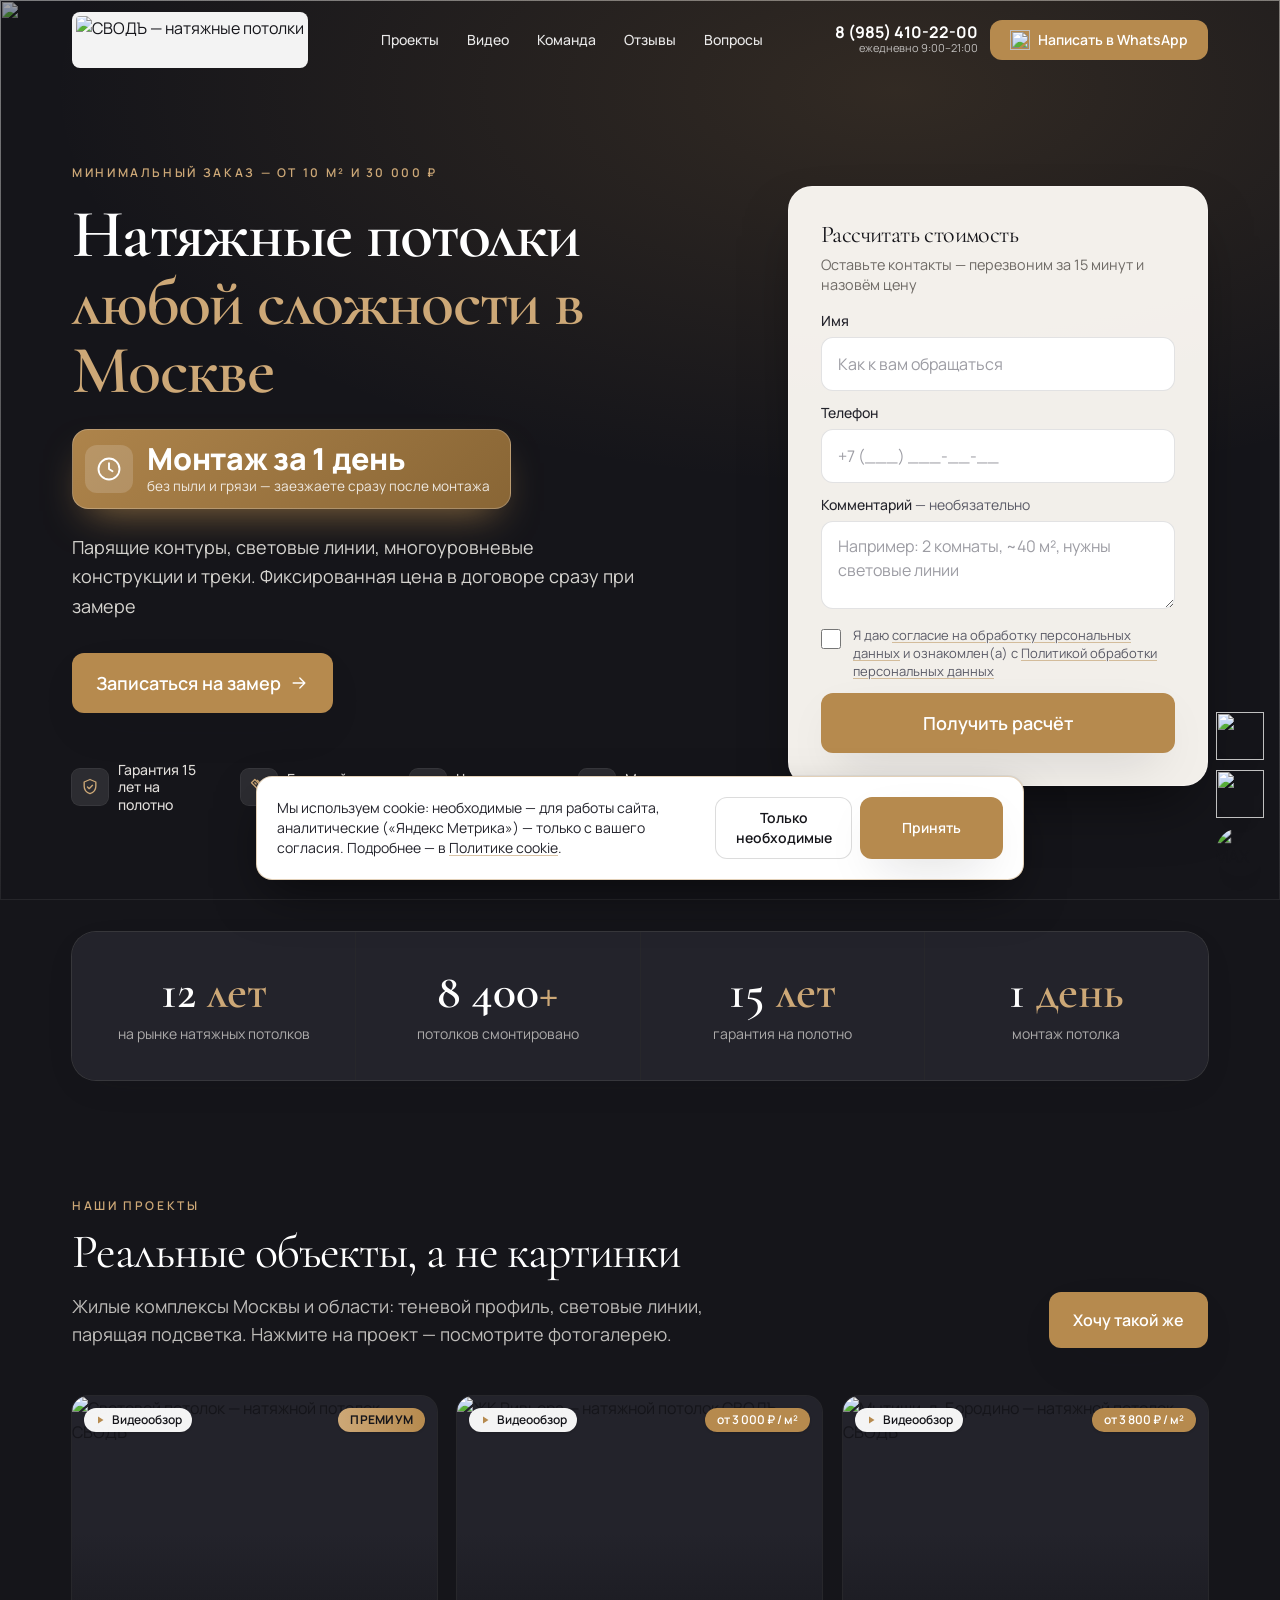
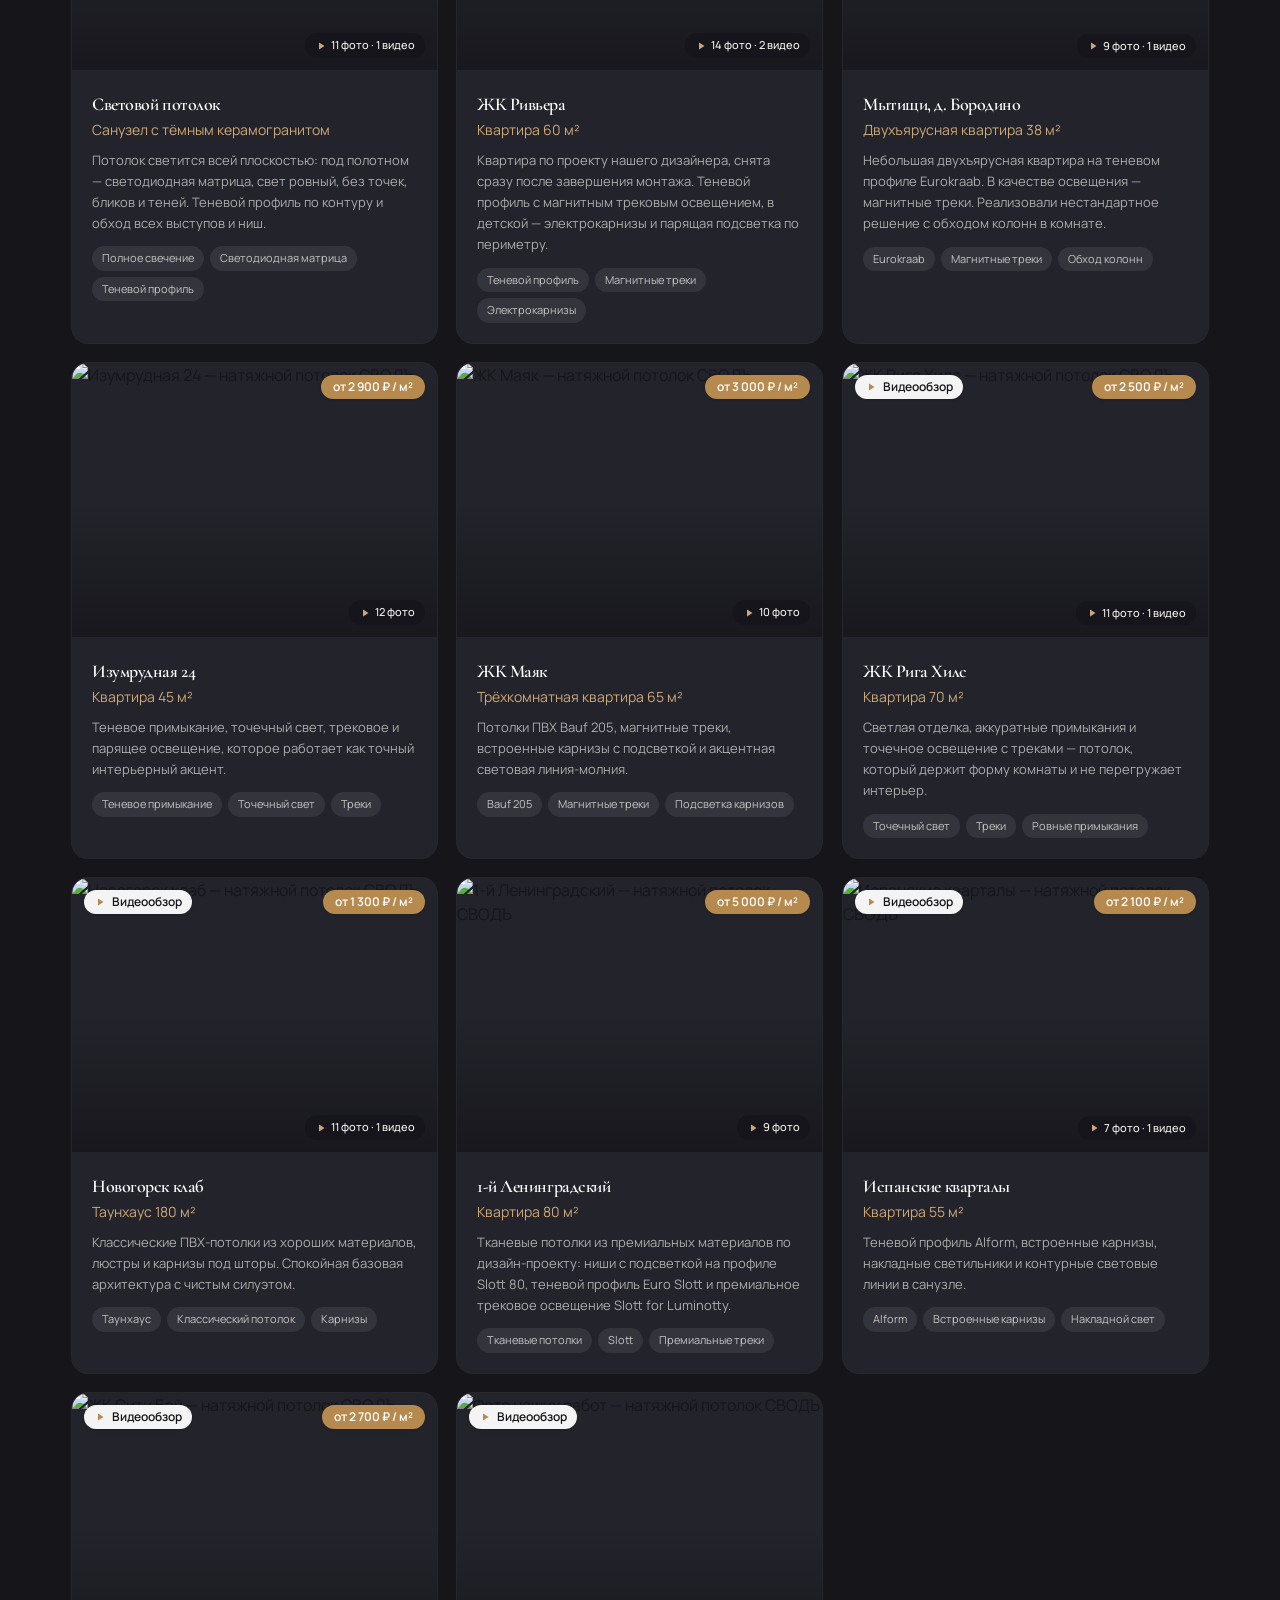
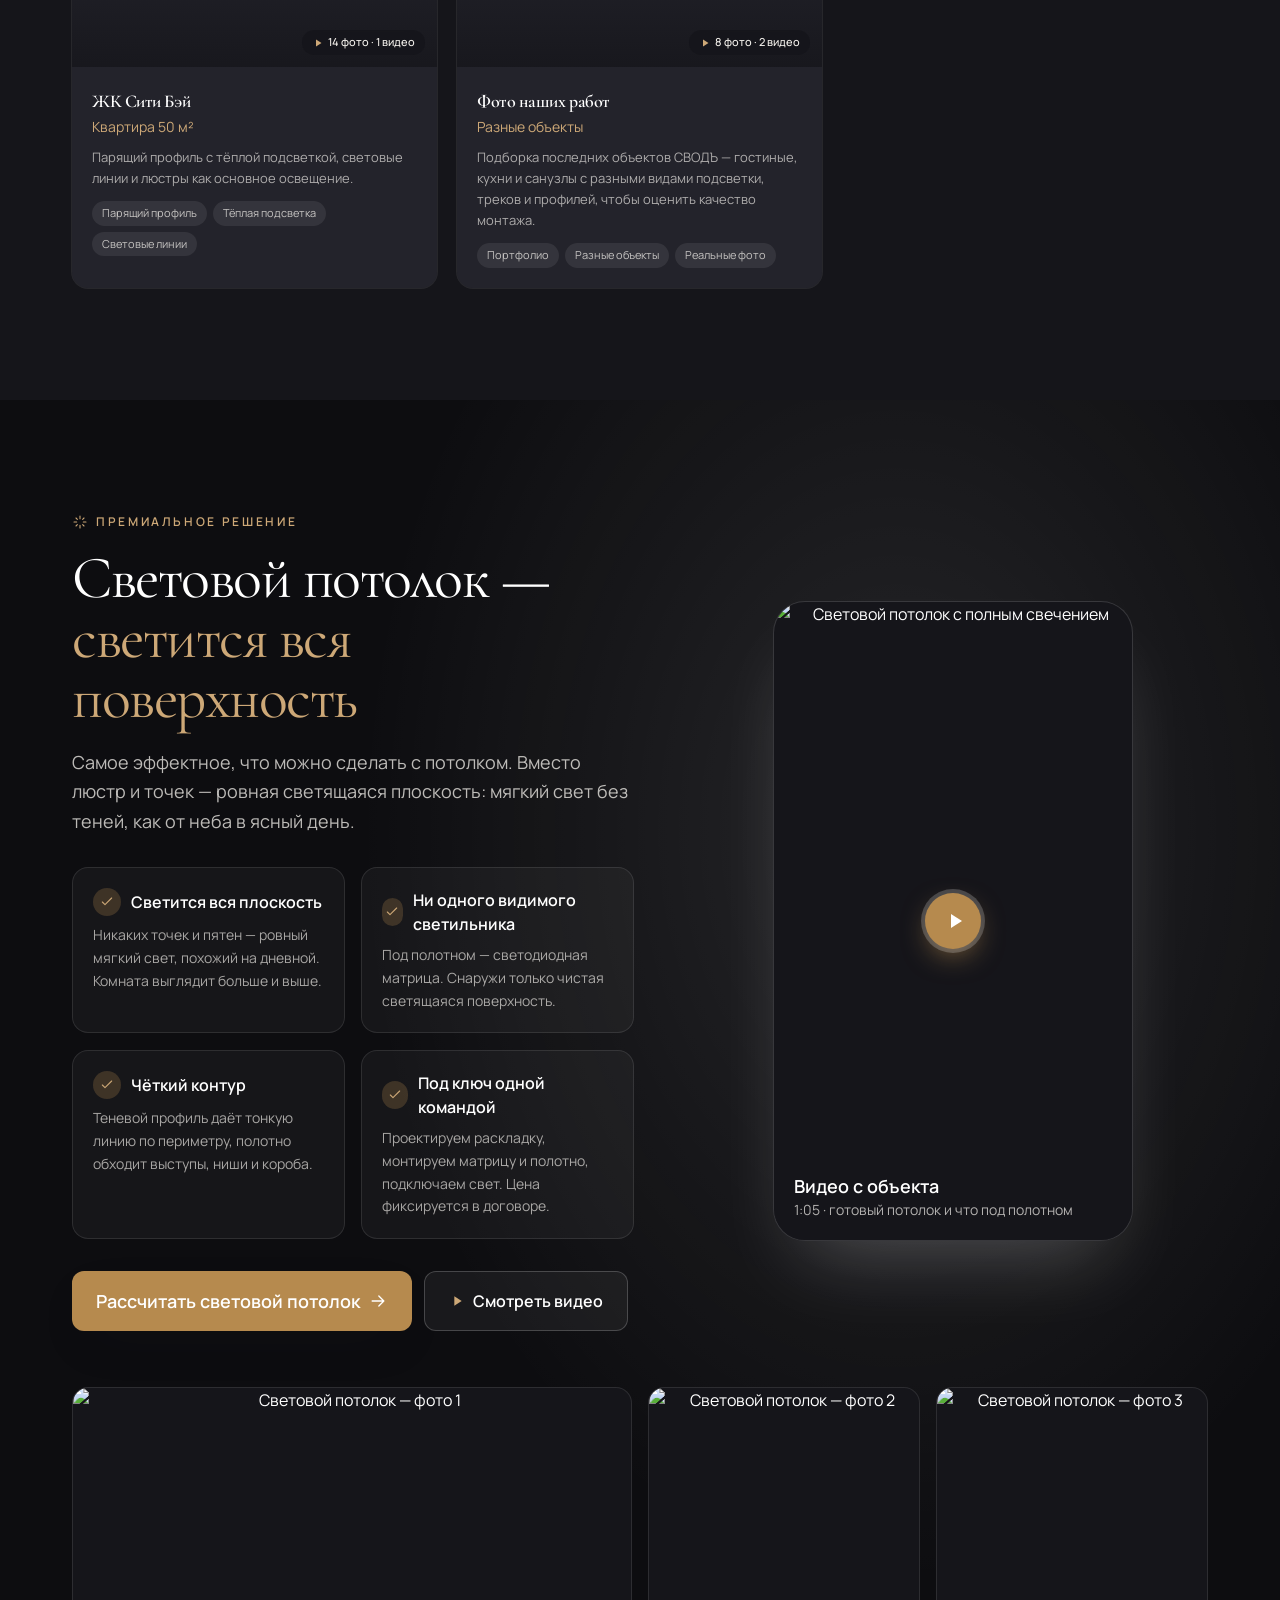
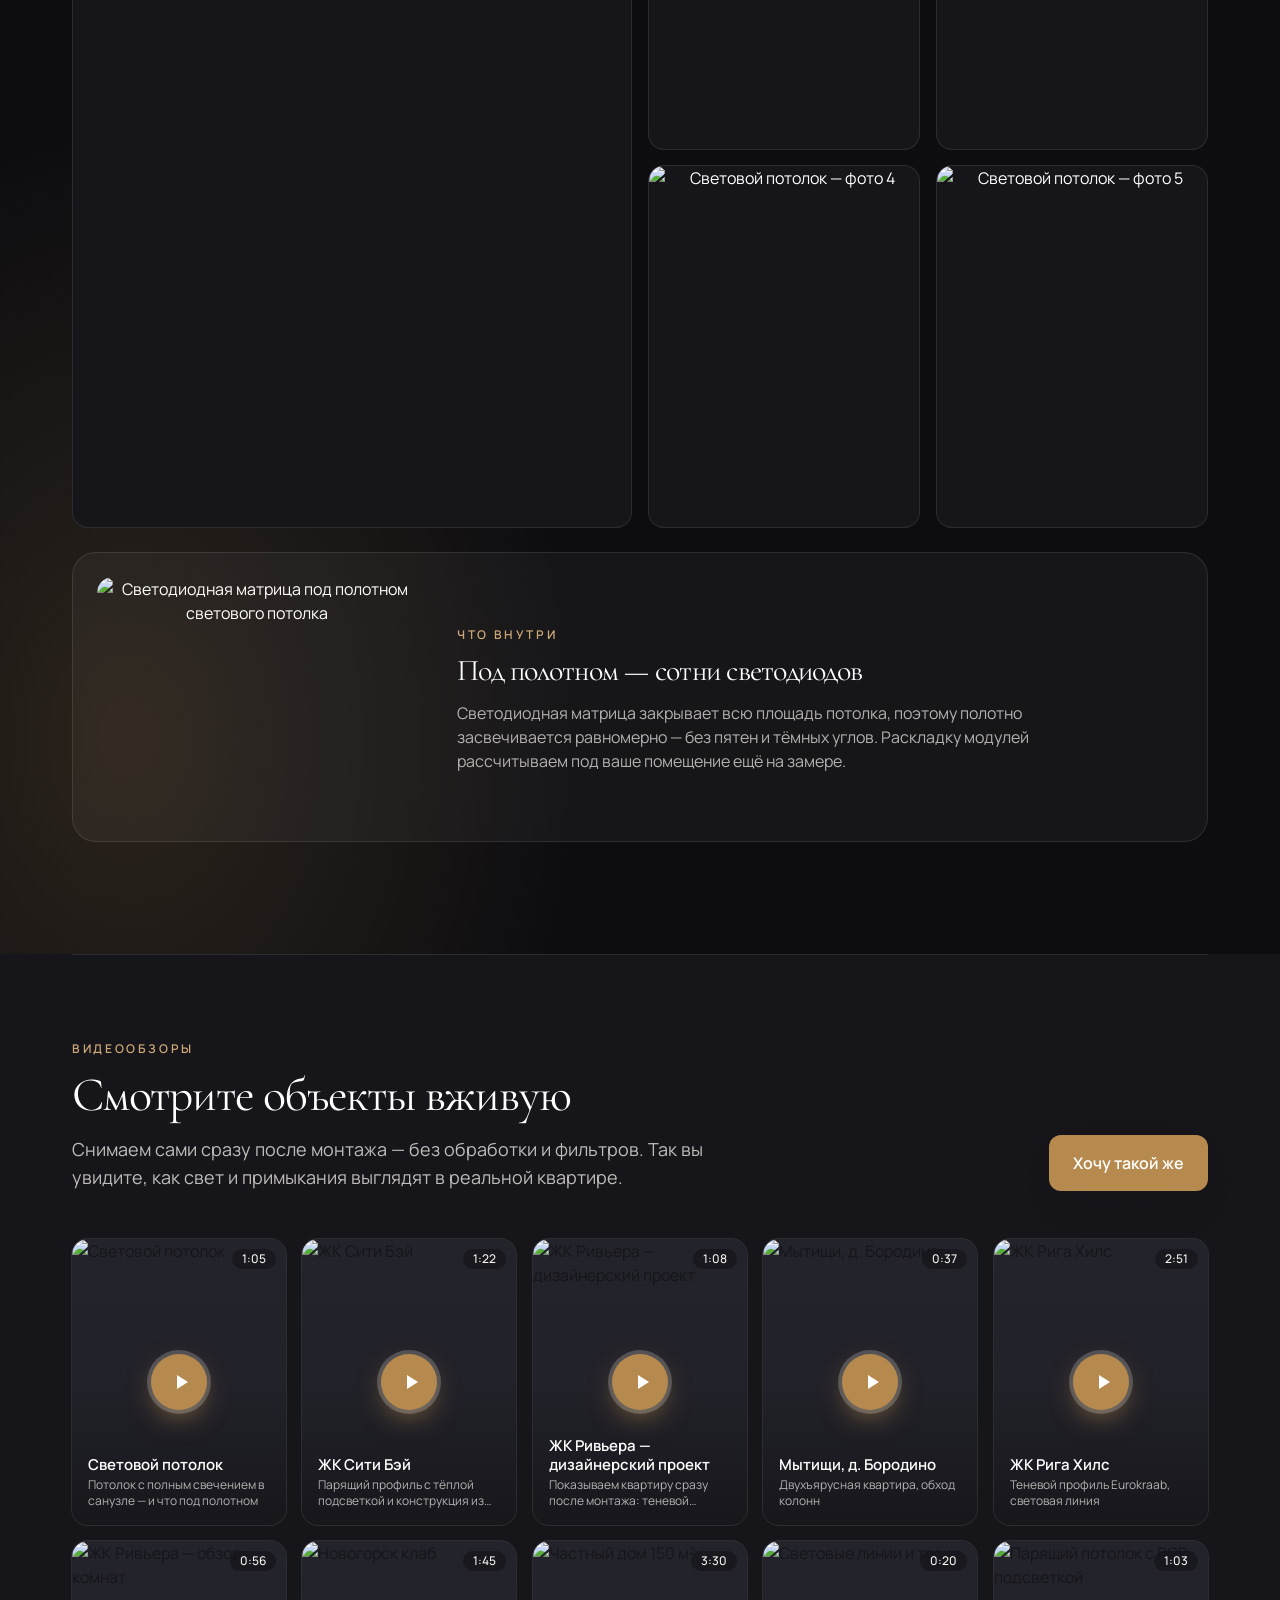
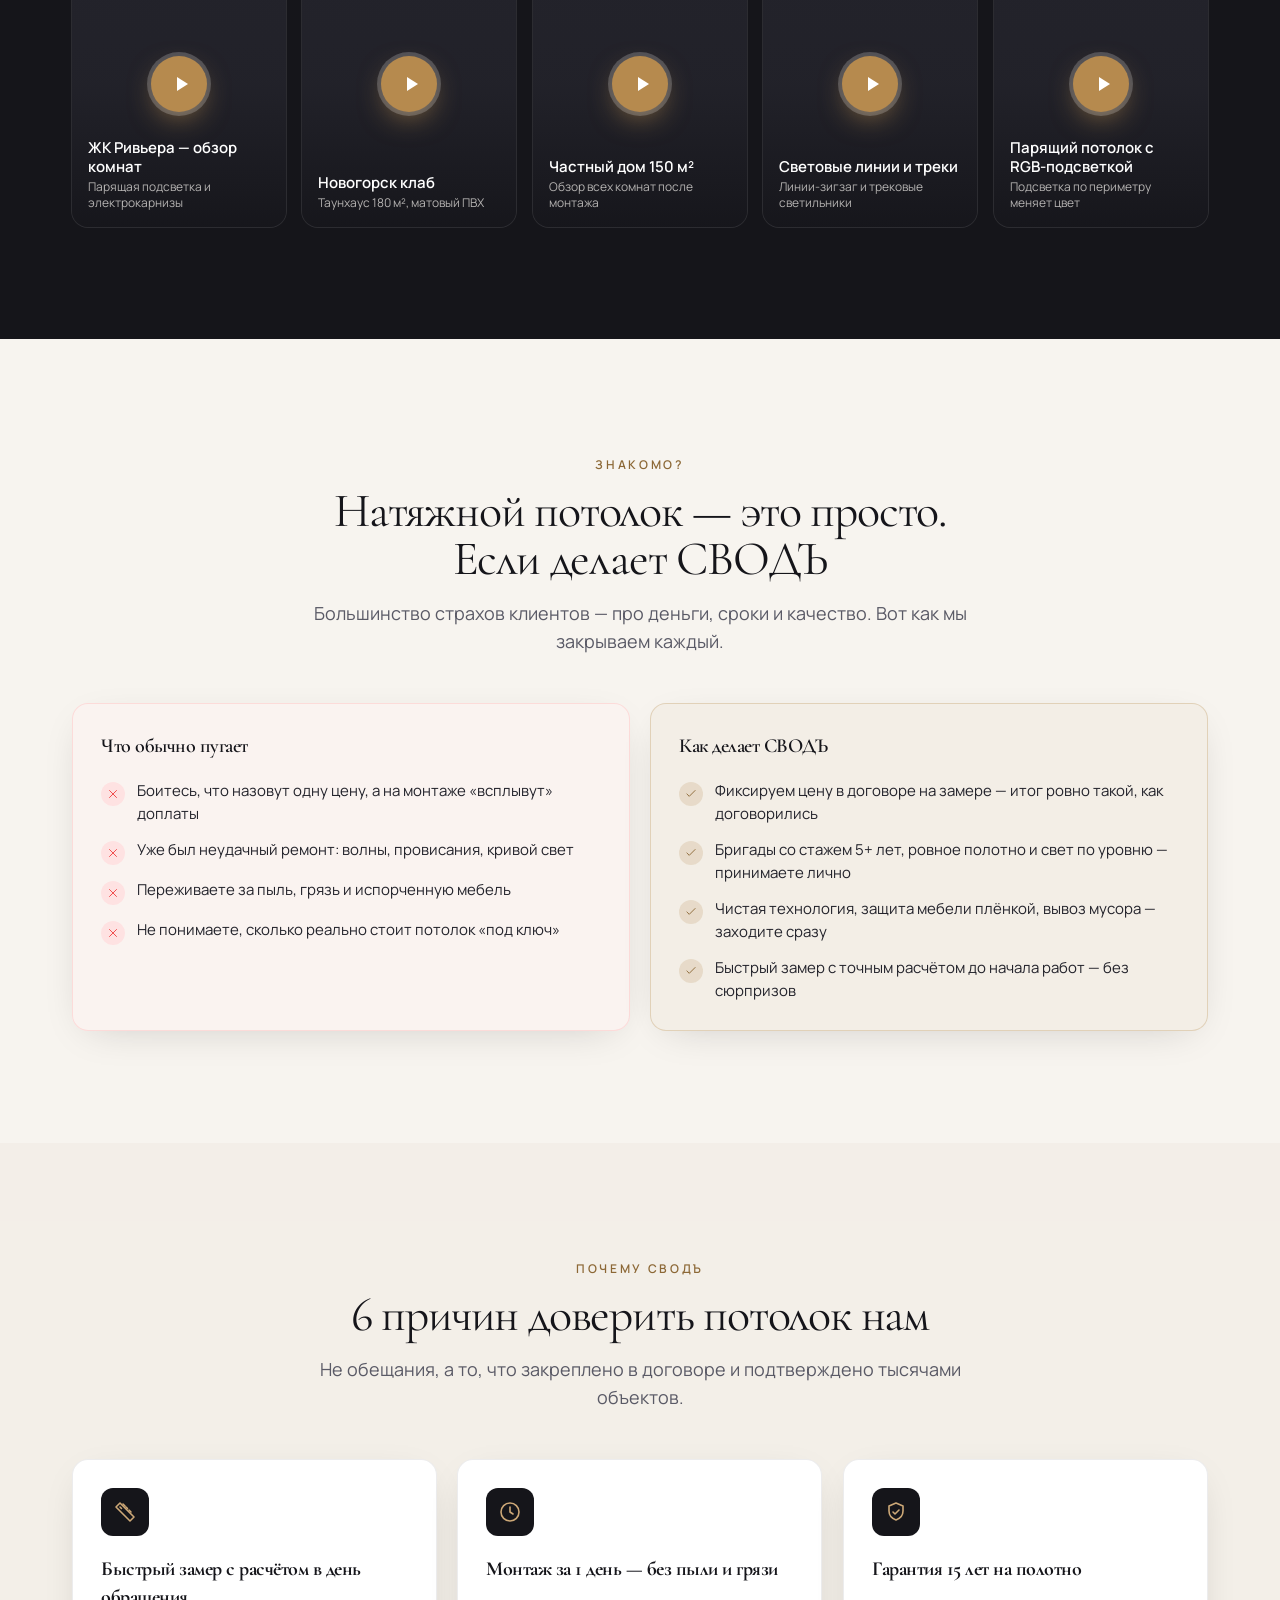
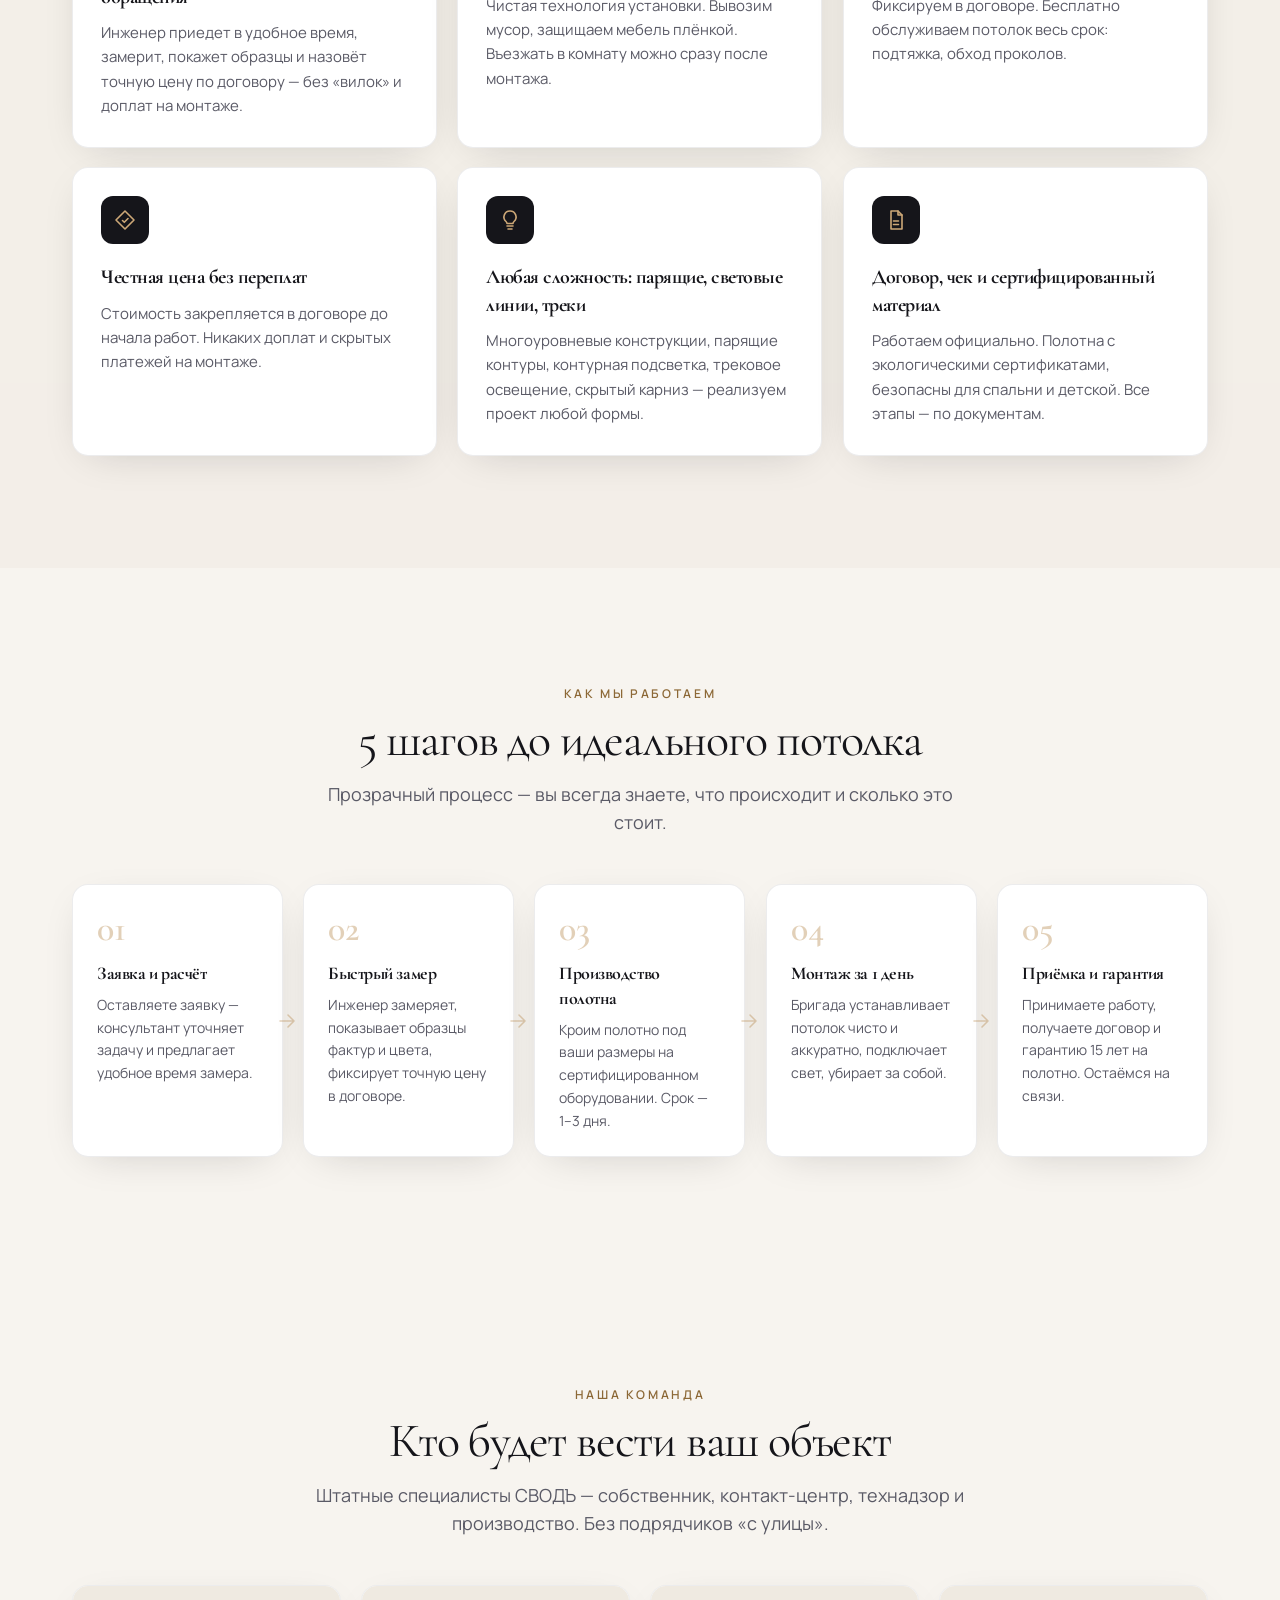
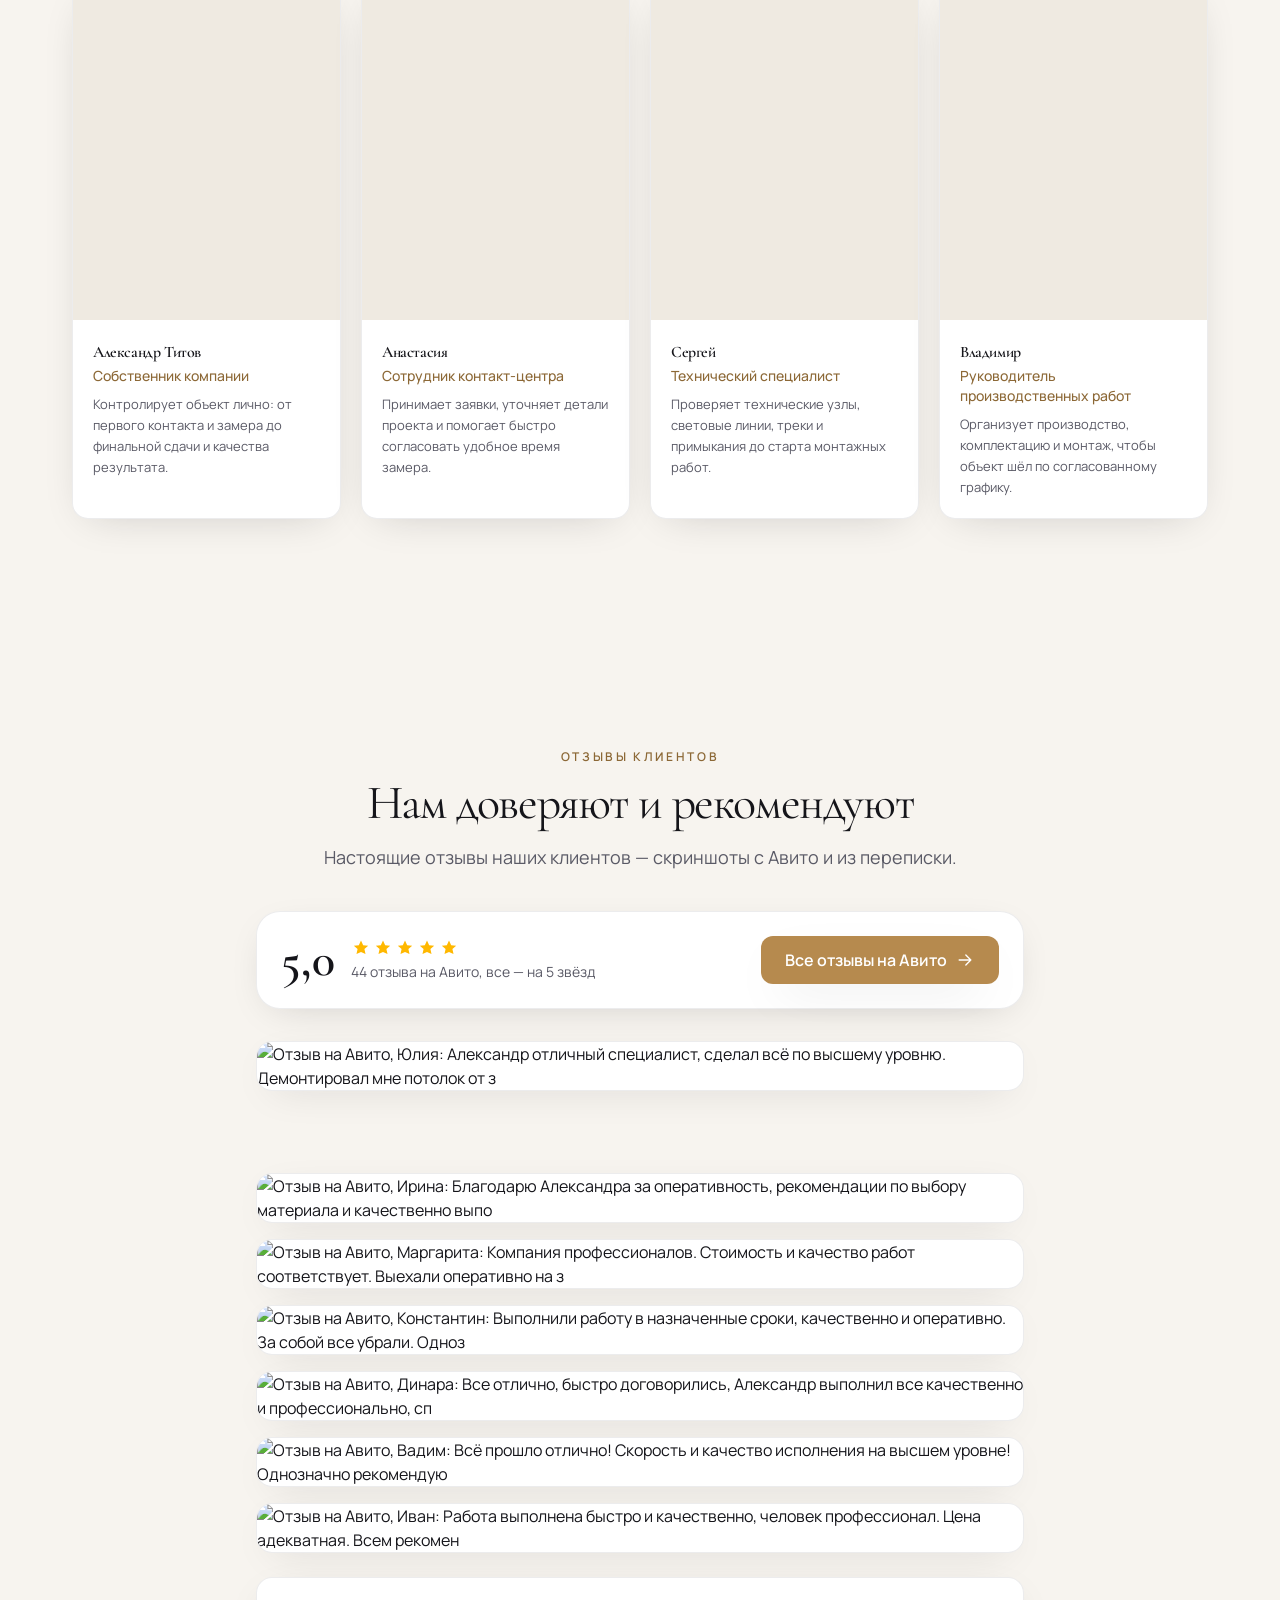
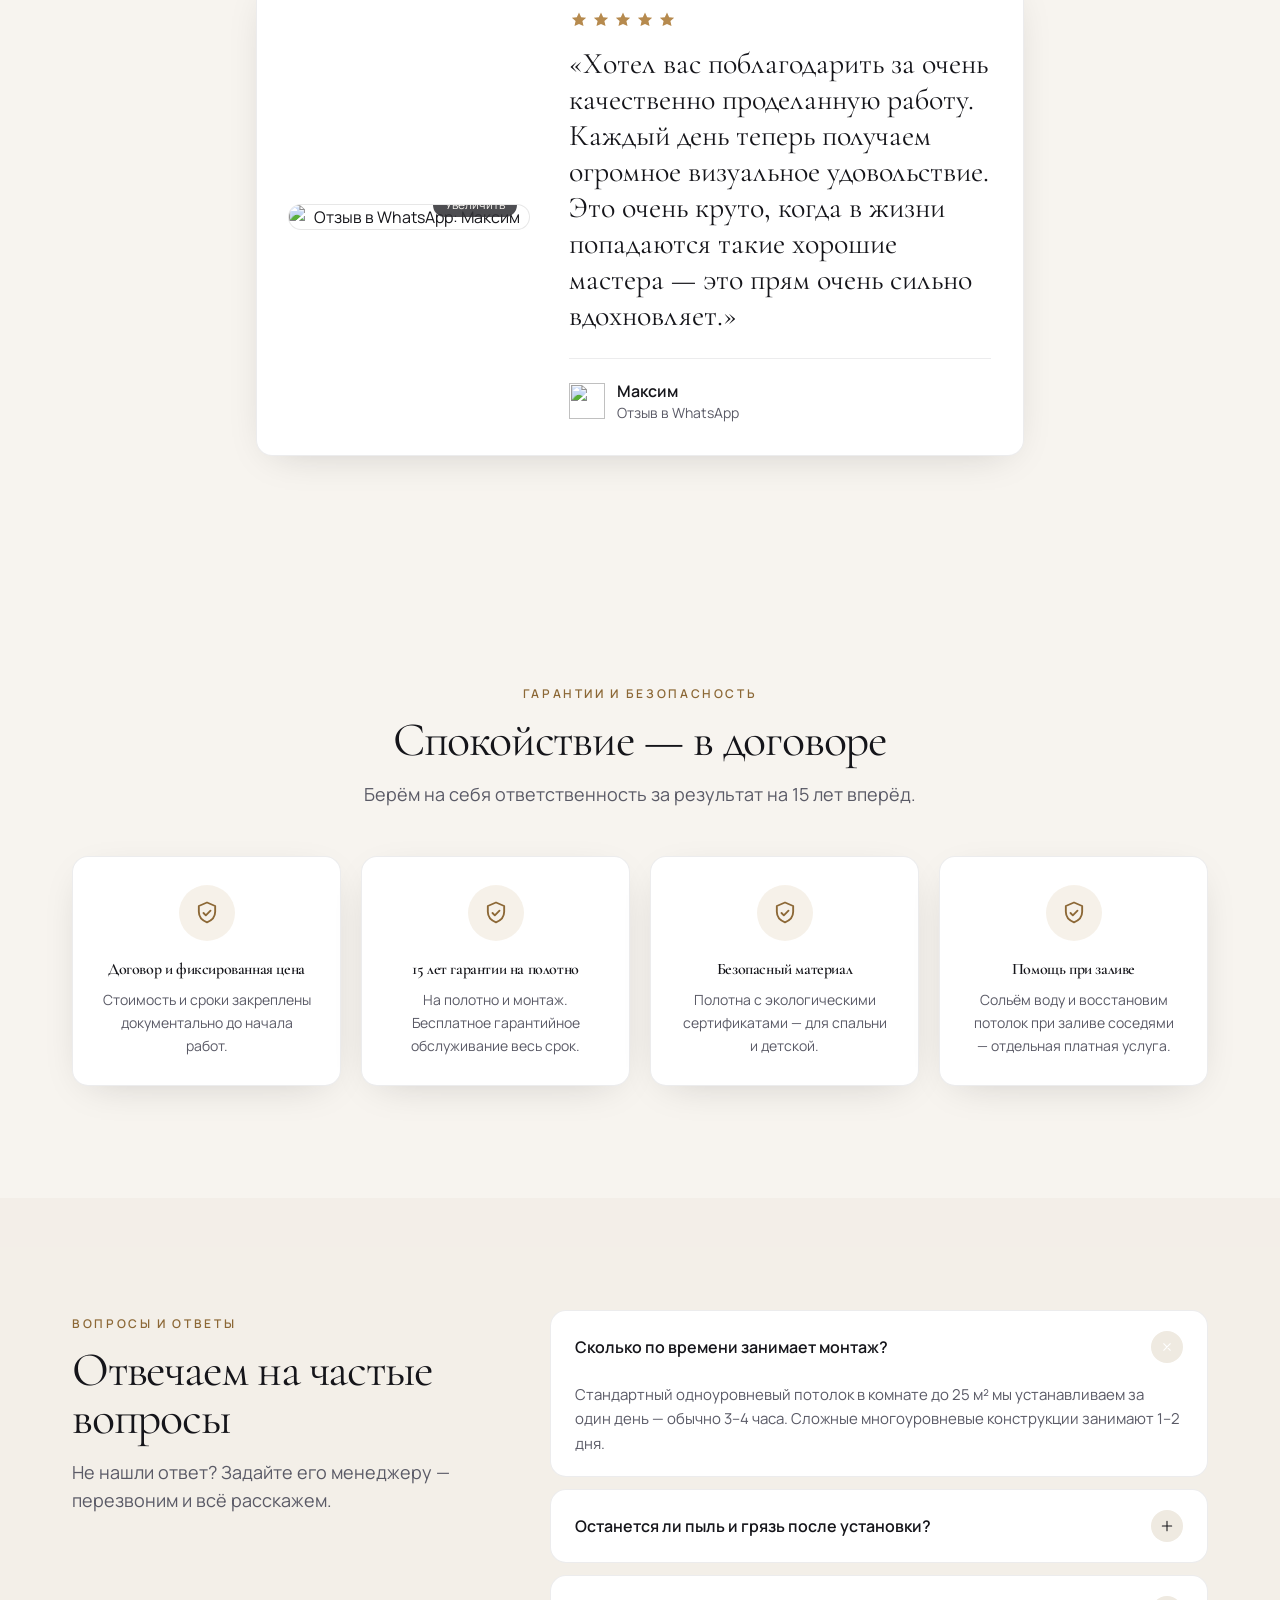
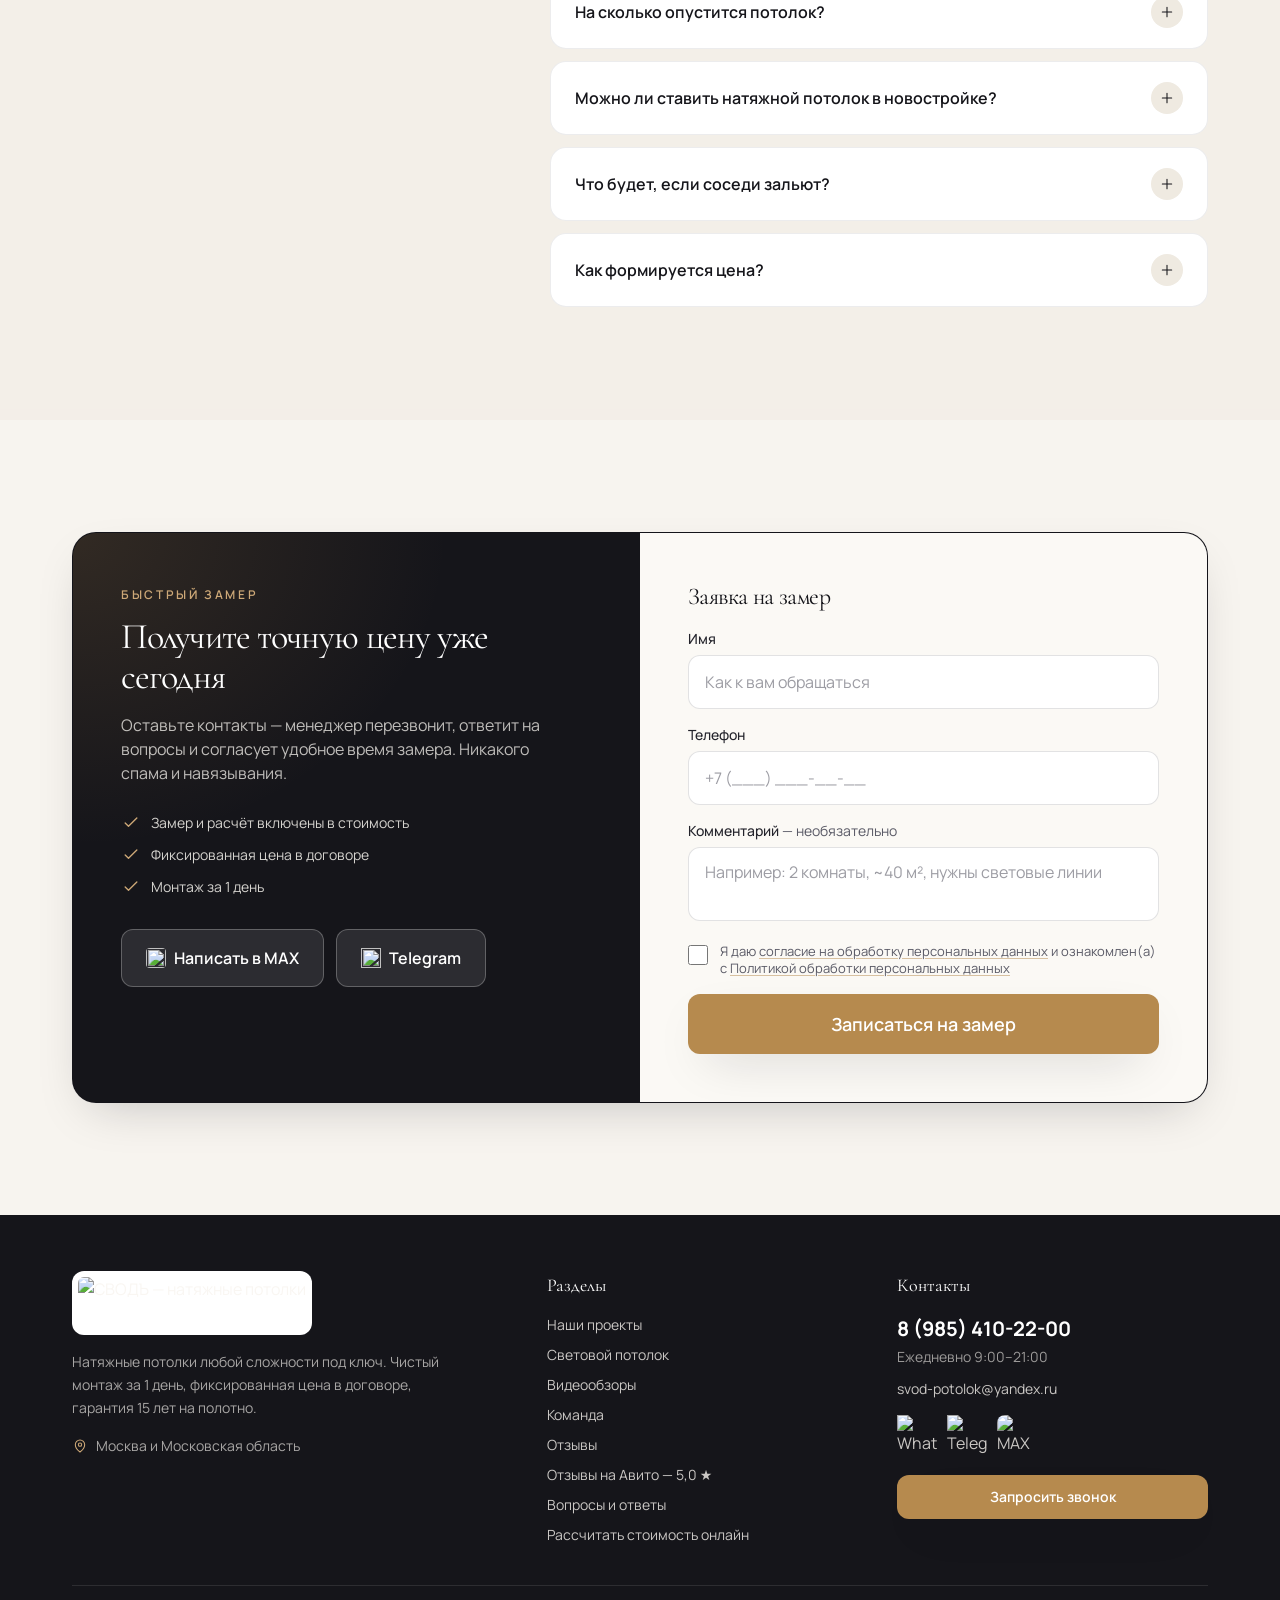
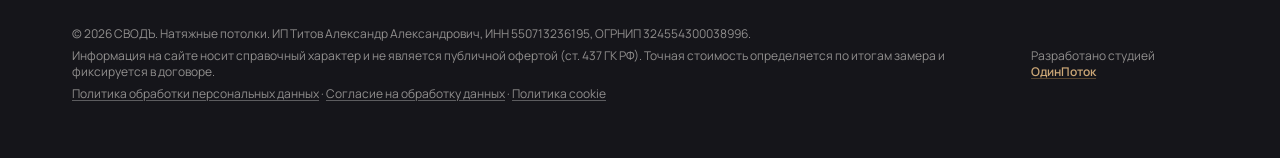
==== commit d5739a3d: "Заявки: при лимите антиспама честное сообщение вместо «Спасибо» Раньше 4-я заявка за 10 минут с одно" ====
--- a/index.html
+++ b/index.html
@@ -1,115 +1,115 @@
-<!doctype html>
-<html lang="ru">
+<!doctype html>
+<html lang="ru">
   <head>
-    <meta name="robots" content="noindex, nofollow" />
-    <meta charset="UTF-8" />
-    <meta name="viewport" content="width=device-width, initial-scale=1.0, viewport-fit=cover" />
-    <link rel="icon" type="image/webp" href="./assets/svod-logo.webp" />
-    <link rel="apple-touch-icon" href="./assets/svod-logo.webp" />
-
-    <title>Натяжные потолки в Москве под ключ — монтаж за 1 день | СВОДЪ</title>
-    <meta name="description" content="Натяжные потолки любой сложности в Москве и области: теневые, парящие, световые линии, треки. Монтаж за 1 день без пыли, цена в договоре, гарантия 15 лет. Реальные объекты с ценами за м². ☎ 8 (985) 410-22-00." />
-    <meta name="keywords" content="натяжные потолки, натяжные потолки Москва, натяжной потолок под ключ, теневой потолок, парящий потолок, световые линии, трековое освещение, СВОДЪ, svodmsk" />
-    
-    <link rel="canonical" href="https://svodmsk.ru/" />
-
-    <!-- Open Graph -->
-    <meta property="og:type" content="website" />
-    <meta property="og:url" content="https://svodmsk.ru/" />
-    <meta property="og:site_name" content="СВОДЪ" />
-    <meta property="og:title" content="Натяжные потолки любой сложности в Москве — СВОДЪ" />
-    <meta property="og:description" content="Монтаж за 1 день, фиксированная цена в договоре, гарантия 15 лет. Москва и Московская область." />
-    <meta property="og:image" content="https://svodmsk.ru/assets/og-cover.jpg" />
-    <meta property="og:image:width" content="1200" />
-    <meta property="og:image:height" content="630" />
-    <meta property="og:locale" content="ru_RU" />
-
-    <!-- Кадр первого экрана грузим в первую очередь — он виден до старта видео -->
-    <link rel="preload" as="image" href="./assets/hero-poster-m.webp" media="(max-width: 767px)" fetchpriority="high" />
-    <link rel="preload" as="image" href="./assets/hero-poster.webp" media="(min-width: 768px)" fetchpriority="high" />
-
-    <!-- Шрифты -->
-    <link rel="preconnect" href="https://fonts.googleapis.com" />
-    <link rel="preconnect" href="https://fonts.gstatic.com" crossorigin />
-    <link href="https://fonts.googleapis.com/css2?family=Cormorant+Garamond:wght@500;600;700&family=Manrope:wght@400;500;600;700;800&display=swap" rel="stylesheet" />
-
-    <!-- Schema.org -->
-    <script type="application/ld+json">
-    {
-      "@context": "https://schema.org",
-      "@type": "HomeAndConstructionBusiness",
-      "name": "СВОДЪ",
-      "description": "Натяжные потолки любой сложности под ключ. Монтаж за 1 день, гарантия 15 лет на полотно.",
-      "url": "https://svodmsk.ru/",
-      "logo": "https://svodmsk.ru/assets/svod-logo.webp",
-      "image": "https://svodmsk.ru/assets/og-cover.jpg",
-      "legalName": "ИП Титов Александр Александрович",
-      "taxID": "550713236195",
-      "telephone": "+7 985 410-22-00",
-      "email": "svod-potolok@yandex.ru",
-      "address": { "@type": "PostalAddress", "addressLocality": "Москва", "addressCountry": "RU" },
-      "areaServed": ["Москва", "Московская область"],
-      "openingHours": "Mo-Su 09:00-21:00",
-      "priceRange": "от 1 300 ₽/м²",
-      "sameAs": ["https://t.me/Svod_msk"]
-    }
-    </script>
-    <script type="application/ld+json">
-    {
-      "@context": "https://schema.org",
-      "@type": "FAQPage",
-      "mainEntity": [
-        { "@type": "Question", "name": "Сколько по времени занимает монтаж?", "acceptedAnswer": { "@type": "Answer", "text": "Стандартный одноуровневый потолок в комнате до 25 м² мы устанавливаем за один день — обычно 3–4 часа. Сложные многоуровневые конструкции занимают 1–2 дня." } },
-        { "@type": "Question", "name": "Останется ли пыль и грязь после установки?", "acceptedAnswer": { "@type": "Answer", "text": "Нет. Мы используем чистую технологию монтажа, защищаем мебель и пол плёнкой, а строительный мусор вывозим. Заходить в комнату можно сразу после работ." } },
-        { "@type": "Question", "name": "На сколько опустится потолок?", "acceptedAnswer": { "@type": "Answer", "text": "Минимальный отступ от базового потолка — от 5 см. Если нужны встроенные светильники или скрытый карниз, отступ рассчитывается индивидуально на замере." } },
-        { "@type": "Question", "name": "Можно ли ставить натяжной потолок в новостройке?", "acceptedAnswer": { "@type": "Answer", "text": "Да. Натяжной потолок не боится усадки дома — полотно эластичное. Это одно из лучших решений для новостроек." } },
-        { "@type": "Question", "name": "Что будет, если соседи зальют?", "acceptedAnswer": { "@type": "Answer", "text": "Качественное полотно удерживает воду. Мы можем приехать, аккуратно слить воду и восстановить потолок — это отдельная платная услуга, не входит в гарантийное обслуживание." } },
-        { "@type": "Question", "name": "Как формируется цена?", "acceptedAnswer": { "@type": "Answer", "text": "Цена зависит от площади, типа полотна, числа углов, светильников и сложности конструкции. Точную стоимость инженер называет на замере и фиксирует в договоре." } }
-      ]
-    }
-    </script>
-
-    <!-- UTM-метки: запоминаем при заходе, добавляем в каждую заявку -->
-    <script>
-    (function(){
-      var KEYS=["utm_source","utm_medium","utm_campaign","utm_content","utm_term","yclid"],KEY="svod_utm";
-      var q=new URLSearchParams(location.search),found={},has=false;
-      KEYS.forEach(function(k){var v=q.get(k);if(v){found[k]=v;has=true;}});
-      if(has){
-        found.landing=location.href;
-        found.referrer=document.referrer||"";
-        try{localStorage.setItem(KEY,JSON.stringify(found));}catch(e){}
-      }
-      window.__svodUtm=function(){
-        var d={};
-        try{d=JSON.parse(localStorage.getItem(KEY)||"{}")||{};}catch(e){}
-        var out={};
-        KEYS.concat(["landing","referrer"]).forEach(function(k){out[k]=d[k]||"";});
-        if(!out.landing){out.landing=location.href;out.referrer=document.referrer||"";}
-        return out;
-      };
-    })();
-    </script>
-
-    <!-- Яндекс Метрика: подключается только после согласия на cookie (баннер на сайте) -->
-    <script>
-      window.__svodLoadMetrika = function () { return;
-        if (window.__svodMetrikaLoaded) return; window.__svodMetrikaLoaded = true;
-        (function(m,e,t,r,i,k,a){
-            m[i]=m[i]||function(){(m[i].a=m[i].a||[]).push(arguments)};
-            m[i].l=1*new Date();
-            for (var j = 0; j < document.scripts.length; j++) {if (document.scripts[j].src === r) { return; }}
-            k=e.createElement(t),a=e.getElementsByTagName(t)[0],k.async=1,k.src=r,a.parentNode.insertBefore(k,a)
-        })(window, document,'script','https://mc.yandex.ru/metrika/tag.js?id=113690004', 'ym');
-        ym(113690004, 'init', {ssr:true, webvisor:true, clickmap:true, ecommerce:"dataLayer", referrer: document.referrer, url: location.href, accurateTrackBounce:true, trackLinks:true});
-      };
-      try { if (localStorage.getItem('svod_cookie') === 'all') window.__svodLoadMetrika(); } catch (e) {}
-    </script>
-    <script type="module" crossorigin src="./assets/index-DQ5xFahb.js"></script>
-    <link rel="stylesheet" crossorigin href="./assets/index-CZ3e_pLK.css">
-  </head>
-  <body>
-    <div id="root"><header class="fixed inset-x-0 top-0 z-50 transition-all duration-300 bg-transparent"><div class="container-pad flex h-16 items-center justify-between sm:h-20"><a href="#top" class="flex items-center" aria-label="СВОДЪ — на главную"><img src="/svod-preview/assets/svod-logo.webp" alt="СВОДЪ — натяжные потолки" class="w-auto rounded-lg transition-all h-12 bg-white/95 p-1 shadow-sm sm:h-14"/></a><nav class="hidden items-center gap-7 lg:flex"><a href="#projects" class="text-sm font-medium transition text-white/90 hover:text-white">Проекты</a><a href="#video" class="text-sm font-medium transition text-white/90 hover:text-white">Видео</a><a href="#team" class="text-sm font-medium transition text-white/90 hover:text-white">Команда</a><a href="#reviews" class="text-sm font-medium transition text-white/90 hover:text-white">Отзывы</a><a href="#faq" class="text-sm font-medium transition text-white/90 hover:text-white">Вопросы</a></nav><div class="flex items-center gap-3"><a href="tel:+79854102200" class="hidden text-right sm:block"><span class="block text-base font-bold leading-none transition-colors text-white">8 (985) 410-22-00</span><span class="block text-[11px] transition-colors text-white/70">ежедневно 9:00–21:00</span></a><a href="https://wa.me/79854102200" target="_blank" rel="noopener" class="hidden btn-bronze !px-5 !py-2.5 text-sm sm:inline-flex"><img src="/svod-preview/assets/whatsapp-official.svg" alt="" class="h-5 w-5"/> Написать в WhatsApp</a><button class="grid h-10 w-10 place-items-center rounded-lg border border-ink/12 bg-white text-ink lg:hidden" aria-label="Меню"><svg width="24" height="24" viewBox="0 0 24 24" fill="none" stroke="currentColor" stroke-width="1.6" stroke-linecap="round" stroke-linejoin="round" class="h-5 w-5"><path d="M4 7h16M4 12h16M4 17h16"></path></svg></button></div></div></header><main><section id="top" class="relative isolate overflow-hidden"><div class="absolute inset-0 -z-10 bg-ink"><picture><source media="(max-width: 767px)" srcSet="/svod-preview/assets/hero-poster-m.webp"/><img src="/svod-preview/assets/hero-poster.webp" alt="" aria-hidden="true" fetchpriority="high" decoding="async" class="absolute inset-0 h-full w-full object-cover"/></picture><video class="absolute inset-0 h-full w-full object-cover transition-opacity duration-700 opacity-0" autoplay="" muted="" loop="" playsinline="" preload="auto" aria-hidden="true"><source src="/svod-preview/assets/hero-m.mp4" type="video/mp4" media="(max-width: 767px)"/><source src="/svod-preview/assets/hero-hd.mp4" type="video/mp4"/></video><div class="absolute inset-0 bg-gradient-to-t from-ink/90 via-ink/60 to-ink/40"></div><div class="absolute inset-0 bg-[radial-gradient(120%_80%_at_70%_10%,rgba(182,138,78,0.18),transparent_55%)]"></div></div><div class="container-pad min-h-screen-safe flex flex-col justify-center pb-14 pt-28 sm:pt-32"><div class="hero-grid"><div class="max-w-3xl"><div class="eyebrow mb-5 !tracking-[0.12em] text-bronze-light animate-fade-up sm:!tracking-[0.22em]">Минимальный заказ — от 10 м² и 30 000 ₽</div><h1 class="font-display text-[2.6rem] font-semibold leading-[1.05] text-white sm:text-6xl lg:text-7xl animate-fade-up">Натяжные потолки <span class="text-bronze-light">любой сложности в Москве</span></h1><div class="hero-usp mt-6 animate-fade-up"><span class="hero-usp-icon"><svg width="24" height="24" viewBox="0 0 24 24" fill="none" stroke="currentColor" stroke-width="1.6" stroke-linecap="round" stroke-linejoin="round" class="h-7 w-7"><circle cx="12" cy="12" r="9"></circle><path d="M12 7v5l3 2"></path></svg></span><span><strong>Монтаж за 1 день</strong><small>без пыли и грязи — заезжаете сразу после монтажа</small></span></div><p class="mt-6 max-w-xl text-lg leading-relaxed text-ivory/85 animate-fade-up">Парящие контуры, световые линии, многоуровневые конструкции и треки. Фиксированная цена в договоре сразу при замере</p><div class="mt-8 flex flex-col gap-3 sm:flex-row animate-fade-up"><button class="btn-bronze text-lg">Записаться на замер <svg width="24" height="24" viewBox="0 0 24 24" fill="none" stroke="currentColor" stroke-width="1.6" stroke-linecap="round" stroke-linejoin="round" class="h-5 w-5"><path d="M5 12h14M13 6l6 6-6 6"></path></svg></button></div><ul class="mt-12 grid max-w-2xl grid-cols-2 gap-x-6 gap-y-4 sm:grid-cols-4 animate-fade-up"><li class="flex items-center gap-2.5 text-sm text-ivory/90"><span class="grid h-9 w-9 shrink-0 place-items-center rounded-lg bg-white/10 text-bronze-light ring-1 ring-white/15"><svg width="24" height="24" viewBox="0 0 24 24" fill="none" stroke="currentColor" stroke-width="1.6" stroke-linecap="round" stroke-linejoin="round" class="h-5 w-5"><path d="M12 3l7 3v5c0 4.5-3 7.5-7 9-4-1.5-7-4.5-7-9V6z"></path><path d="M9 12l2 2 4-4"></path></svg></span><span class="font-medium leading-tight">Гарантия 15 лет на полотно</span></li><li class="flex items-center gap-2.5 text-sm text-ivory/90"><span class="grid h-9 w-9 shrink-0 place-items-center rounded-lg bg-white/10 text-bronze-light ring-1 ring-white/15"><svg width="24" height="24" viewBox="0 0 24 24" fill="none" stroke="currentColor" stroke-width="1.6" stroke-linecap="round" stroke-linejoin="round" class="h-5 w-5"><path d="M3 7l4-4 14 14-4 4z"></path><path d="M7 7l1.5 1.5M10 4l2 2M13 7l1.5 1.5M16 10l2 2"></path></svg></span><span class="font-medium leading-tight">Быстрый замер</span></li><li class="flex items-center gap-2.5 text-sm text-ivory/90"><span class="grid h-9 w-9 shrink-0 place-items-center rounded-lg bg-white/10 text-bronze-light ring-1 ring-white/15"><svg width="24" height="24" viewBox="0 0 24 24" fill="none" stroke="currentColor" stroke-width="1.6" stroke-linecap="round" stroke-linejoin="round" class="h-5 w-5"><path d="M7 3h7l4 4v14H7z"></path><path d="M14 3v4h4"></path><path d="M9.5 13h5M9.5 16.5h5"></path></svg></span><span class="font-medium leading-tight">Честная цена в договоре</span></li><li class="flex items-center gap-2.5 text-sm text-ivory/90"><span class="grid h-9 w-9 shrink-0 place-items-center rounded-lg bg-white/10 text-bronze-light ring-1 ring-white/15"><svg width="24" height="24" viewBox="0 0 24 24" fill="none" stroke="currentColor" stroke-width="1.6" stroke-linecap="round" stroke-linejoin="round" class="h-5 w-5"><path d="M5 12l4 4L19 6"></path></svg></span><span class="font-medium leading-tight">Материалы с сертификатами</span></li></ul></div><div class="hero-form animate-fade-up"><h2 class="font-display text-2xl text-ink">Рассчитать стоимость</h2><p class="hero-form-sub mb-4">Оставьте контакты — перезвоним за 15 минут и назовём цену</p><form novalidate="" class="relative space-y-3"><label class="block"><span class="mb-1.5 block text-sm font-medium text-ink-soft">Имя</span><input placeholder="Как к вам обращаться" autoComplete="name" class="w-full rounded-xl border border-ink/12 bg-white px-4 py-3.5 text-base text-ink placeholder:text-ink-muted/60 outline-none transition focus:border-bronze focus:ring-2 focus:ring-bronze/20" value=""/></label><label class="block"><span class="mb-1.5 block text-sm font-medium text-ink-soft">Телефон</span><input type="tel" inputMode="tel" autoComplete="tel" placeholder="+7 (___) ___-__-__" maxLength="18" class="w-full rounded-xl border border-ink/12 bg-white px-4 py-3.5 text-base text-ink placeholder:text-ink-muted/60 outline-none transition focus:border-bronze focus:ring-2 focus:ring-bronze/20" value=""/></label><label class="block"><span class="mb-1.5 block text-sm font-medium text-ink-soft">Комментарий <span class="font-normal text-ink-muted">— необязательно</span></span><textarea rows="2" maxLength="1000" placeholder="Например: 2 комнаты, ~40 м², нужны световые линии" class="w-full resize-none rounded-xl border border-ink/12 bg-white px-4 py-3 text-base text-ink placeholder:text-ink-muted/60 outline-none transition focus:border-bronze focus:ring-2 focus:ring-bronze/20"></textarea></label><div aria-hidden="true" style="position:absolute;left:-10000px;top:auto;width:1px;height:1px;overflow:hidden"><label>Компания<input type="text" name="company" tabindex="-1" autoComplete="off" value=""/></label></div><label for="consent-hero" class="flex items-start gap-3 cursor-pointer text-[13px] leading-snug text-ink-muted"><input id="consent-hero" type="checkbox" class="mt-0.5 h-5 w-5 shrink-0 accent-bronze cursor-pointer" required=""/><span>Я даю<!-- --> <a href="/svod-preview/consent.html" target="_blank" rel="noopener" class="underline decoration-bronze/50 underline-offset-2 hover:text-ink">согласие на обработку персональных данных</a> <!-- -->и ознакомлен(а) с<!-- --> <a href="/svod-preview/privacy.html" target="_blank" rel="noopener" class="underline decoration-bronze/50 underline-offset-2 hover:text-ink">Политикой обработки персональных данных</a></span></label><button type="submit" class="btn-bronze w-full text-lg disabled:opacity-60">Получить расчёт</button></form></div></div></div></section><section class="relative z-10 bg-ink pt-6 sm:pt-8"><div class="container-pad"><div class="reveal grid grid-cols-2 gap-px overflow-hidden rounded-3xl bg-white/8 shadow-card ring-1 ring-white/15 lg:grid-cols-4"><div class="bg-ink-soft px-5 py-7 text-center sm:px-8 sm:py-9"><div class="font-display text-4xl font-semibold text-white sm:text-5xl">12<span class="text-bronze-light"> лет</span></div><div class="mt-2 text-sm text-ivory/65">на рынке натяжных потолков</div></div><div class="bg-ink-soft px-5 py-7 text-center sm:px-8 sm:py-9"><div class="font-display text-4xl font-semibold text-white sm:text-5xl">8 400<span class="text-bronze-light">+</span></div><div class="mt-2 text-sm text-ivory/65">потолков смонтировано</div></div><div class="bg-ink-soft px-5 py-7 text-center sm:px-8 sm:py-9"><div class="font-display text-4xl font-semibold text-white sm:text-5xl">15<span class="text-bronze-light"> лет</span></div><div class="mt-2 text-sm text-ivory/65">гарантия на полотно</div></div><div class="bg-ink-soft px-5 py-7 text-center sm:px-8 sm:py-9"><div class="font-display text-4xl font-semibold text-white sm:text-5xl">1<span class="text-bronze-light"> день</span></div><div class="mt-2 text-sm text-ivory/65">монтаж потолка</div></div></div></div></section><section id="projects" class="bg-ink py-20 sm:py-28"><div class="container-pad"><div class="flex flex-col items-start justify-between gap-6 sm:flex-row sm:items-end"><div class="reveal  max-w-2xl"><div class="eyebrow "><span class="text-bronze-light">Наши проекты</span></div><h2 class="mt-3 text-3xl leading-tight sm:text-4xl lg:text-5xl text-white">Реальные объекты, а не картинки</h2><p class="mt-4 text-lg text-ivory/75">Жилые комплексы Москвы и области: теневой профиль, световые линии, парящая подсветка. Нажмите на проект — посмотрите фотогалерею.</p></div><button class="btn-bronze shrink-0">Хочу такой же</button></div><div class="mt-12 grid gap-5 sm:grid-cols-2 lg:grid-cols-3"><article class="reveal group cursor-pointer overflow-hidden rounded-2xl bg-ink-soft ring-1 ring-white/8 transition hover:ring-bronze/50" style="transition-delay:0ms"><div class="relative aspect-[4/3] overflow-hidden"><img src="/svod-preview/assets/projects/sm/light-01.webp" alt="Световой потолок — натяжной потолок СВОДЪ" loading="lazy" decoding="async" width="640" height="480" class="h-full w-full object-cover transition duration-700 group-hover:scale-105"/><div class="absolute inset-0 bg-gradient-to-t from-ink/80 via-transparent to-transparent"></div><span class="absolute right-3 top-3 rounded-full bg-gradient-to-r from-bronze-light to-bronze px-3 py-1 text-xs font-bold uppercase tracking-wide text-ink shadow">Премиум</span><span class="absolute left-3 top-3 flex items-center gap-1.5 rounded-full bg-white/95 px-2.5 py-1 text-xs font-semibold text-ink shadow"><svg width="24" height="24" viewBox="0 0 24 24" fill="currentColor" stroke="none" stroke-width="1.6" stroke-linecap="round" stroke-linejoin="round" class="h-3 w-3 text-bronze"><path d="M8 5v14l11-7z"></path></svg> Видеообзор</span><span class="absolute bottom-3 right-3 flex items-center gap-1 rounded-full bg-ink/70 px-2.5 py-1 text-[11px] font-medium text-ivory backdrop-blur"><svg width="24" height="24" viewBox="0 0 24 24" fill="currentColor" stroke="none" stroke-width="1.6" stroke-linecap="round" stroke-linejoin="round" class="h-3 w-3 text-bronze-light"><path d="M8 5v14l11-7z"></path></svg> <!-- -->11 фото · 1 видео</span></div><div class="p-5"><h3 class="text-lg font-semibold text-white">Световой потолок</h3><p class="mt-0.5 text-sm text-bronze-light">Санузел с тёмным керамогранитом</p><p class="mt-2.5 text-[13px] leading-relaxed text-ivory/65">Потолок светится всей плоскостью: под полотном — светодиодная матрица, свет ровный, без точек, бликов и теней. Теневой профиль по контуру и обход всех выступов и ниш.</p><div class="mt-3 flex flex-wrap gap-1.5"><span class="rounded-full bg-white/8 px-2.5 py-1 text-[11px] text-ivory/75">Полное свечение</span><span class="rounded-full bg-white/8 px-2.5 py-1 text-[11px] text-ivory/75">Светодиодная матрица</span><span class="rounded-full bg-white/8 px-2.5 py-1 text-[11px] text-ivory/75">Теневой профиль</span></div></div></article><article class="reveal group cursor-pointer overflow-hidden rounded-2xl bg-ink-soft ring-1 ring-white/8 transition hover:ring-bronze/50" style="transition-delay:40ms"><div class="relative aspect-[4/3] overflow-hidden"><img src="/svod-preview/assets/projects/sm/riviera-cover.webp" alt="ЖК Ривьера — натяжной потолок СВОДЪ" loading="lazy" decoding="async" width="640" height="480" class="h-full w-full object-cover transition duration-700 group-hover:scale-105"/><div class="absolute inset-0 bg-gradient-to-t from-ink/80 via-transparent to-transparent"></div><span class="absolute right-3 top-3 rounded-full bg-bronze px-3 py-1 text-xs font-semibold text-white shadow">от 3 000 ₽ / м²</span><span class="absolute left-3 top-3 flex items-center gap-1.5 rounded-full bg-white/95 px-2.5 py-1 text-xs font-semibold text-ink shadow"><svg width="24" height="24" viewBox="0 0 24 24" fill="currentColor" stroke="none" stroke-width="1.6" stroke-linecap="round" stroke-linejoin="round" class="h-3 w-3 text-bronze"><path d="M8 5v14l11-7z"></path></svg> Видеообзор</span><span class="absolute bottom-3 right-3 flex items-center gap-1 rounded-full bg-ink/70 px-2.5 py-1 text-[11px] font-medium text-ivory backdrop-blur"><svg width="24" height="24" viewBox="0 0 24 24" fill="currentColor" stroke="none" stroke-width="1.6" stroke-linecap="round" stroke-linejoin="round" class="h-3 w-3 text-bronze-light"><path d="M8 5v14l11-7z"></path></svg> <!-- -->14 фото · 2 видео</span></div><div class="p-5"><h3 class="text-lg font-semibold text-white">ЖК Ривьера</h3><p class="mt-0.5 text-sm text-bronze-light">Квартира 60 м²</p><p class="mt-2.5 text-[13px] leading-relaxed text-ivory/65">Квартира по проекту нашего дизайнера, снята сразу после завершения монтажа. Теневой профиль с магнитным трековым освещением, в детской — электрокарнизы и парящая подсветка по периметру.</p><div class="mt-3 flex flex-wrap gap-1.5"><span class="rounded-full bg-white/8 px-2.5 py-1 text-[11px] text-ivory/75">Теневой профиль</span><span class="rounded-full bg-white/8 px-2.5 py-1 text-[11px] text-ivory/75">Магнитные треки</span><span class="rounded-full bg-white/8 px-2.5 py-1 text-[11px] text-ivory/75">Электрокарнизы</span></div></div></article><article class="reveal group cursor-pointer overflow-hidden rounded-2xl bg-ink-soft ring-1 ring-white/8 transition hover:ring-bronze/50" style="transition-delay:80ms"><div class="relative aspect-[4/3] overflow-hidden"><img src="/svod-preview/assets/projects/sm/borodino-04.webp" alt="Мытищи, д. Бородино — натяжной потолок СВОДЪ" loading="lazy" decoding="async" width="640" height="480" class="h-full w-full object-cover transition duration-700 group-hover:scale-105"/><div class="absolute inset-0 bg-gradient-to-t from-ink/80 via-transparent to-transparent"></div><span class="absolute right-3 top-3 rounded-full bg-bronze px-3 py-1 text-xs font-semibold text-white shadow">от 3 800 ₽ / м²</span><span class="absolute left-3 top-3 flex items-center gap-1.5 rounded-full bg-white/95 px-2.5 py-1 text-xs font-semibold text-ink shadow"><svg width="24" height="24" viewBox="0 0 24 24" fill="currentColor" stroke="none" stroke-width="1.6" stroke-linecap="round" stroke-linejoin="round" class="h-3 w-3 text-bronze"><path d="M8 5v14l11-7z"></path></svg> Видеообзор</span><span class="absolute bottom-3 right-3 flex items-center gap-1 rounded-full bg-ink/70 px-2.5 py-1 text-[11px] font-medium text-ivory backdrop-blur"><svg width="24" height="24" viewBox="0 0 24 24" fill="currentColor" stroke="none" stroke-width="1.6" stroke-linecap="round" stroke-linejoin="round" class="h-3 w-3 text-bronze-light"><path d="M8 5v14l11-7z"></path></svg> <!-- -->9 фото · 1 видео</span></div><div class="p-5"><h3 class="text-lg font-semibold text-white">Мытищи, д. Бородино</h3><p class="mt-0.5 text-sm text-bronze-light">Двухъярусная квартира 38 м²</p><p class="mt-2.5 text-[13px] leading-relaxed text-ivory/65">Небольшая двухъярусная квартира на теневом профиле Eurokraab. В качестве освещения — магнитные треки. Реализовали нестандартное решение с обходом колонн в комнате.</p><div class="mt-3 flex flex-wrap gap-1.5"><span class="rounded-full bg-white/8 px-2.5 py-1 text-[11px] text-ivory/75">Eurokraab</span><span class="rounded-full bg-white/8 px-2.5 py-1 text-[11px] text-ivory/75">Магнитные треки</span><span class="rounded-full bg-white/8 px-2.5 py-1 text-[11px] text-ivory/75">Обход колонн</span></div></div></article><article class="reveal group cursor-pointer overflow-hidden rounded-2xl bg-ink-soft ring-1 ring-white/8 transition hover:ring-bronze/50" style="transition-delay:120ms"><div class="relative aspect-[4/3] overflow-hidden"><img src="/svod-preview/assets/projects/sm/izumrud-01.webp" alt="Изумрудная 24 — натяжной потолок СВОДЪ" loading="lazy" decoding="async" width="640" height="480" class="h-full w-full object-cover transition duration-700 group-hover:scale-105"/><div class="absolute inset-0 bg-gradient-to-t from-ink/80 via-transparent to-transparent"></div><span class="absolute right-3 top-3 rounded-full bg-bronze px-3 py-1 text-xs font-semibold text-white shadow">от 2 900 ₽ / м²</span><span class="absolute bottom-3 right-3 flex items-center gap-1 rounded-full bg-ink/70 px-2.5 py-1 text-[11px] font-medium text-ivory backdrop-blur"><svg width="24" height="24" viewBox="0 0 24 24" fill="currentColor" stroke="none" stroke-width="1.6" stroke-linecap="round" stroke-linejoin="round" class="h-3 w-3 text-bronze-light"><path d="M8 5v14l11-7z"></path></svg> <!-- -->12 фото</span></div><div class="p-5"><h3 class="text-lg font-semibold text-white">Изумрудная 24</h3><p class="mt-0.5 text-sm text-bronze-light">Квартира 45 м²</p><p class="mt-2.5 text-[13px] leading-relaxed text-ivory/65">Теневое примыкание, точечный свет, трековое и парящее освещение, которое работает как точный интерьерный акцент.</p><div class="mt-3 flex flex-wrap gap-1.5"><span class="rounded-full bg-white/8 px-2.5 py-1 text-[11px] text-ivory/75">Теневое примыкание</span><span class="rounded-full bg-white/8 px-2.5 py-1 text-[11px] text-ivory/75">Точечный свет</span><span class="rounded-full bg-white/8 px-2.5 py-1 text-[11px] text-ivory/75">Треки</span></div></div></article><article class="reveal group cursor-pointer overflow-hidden rounded-2xl bg-ink-soft ring-1 ring-white/8 transition hover:ring-bronze/50" style="transition-delay:160ms"><div class="relative aspect-[4/3] overflow-hidden"><img src="/svod-preview/assets/projects/sm/mayak-01.webp" alt="ЖК Маяк — натяжной потолок СВОДЪ" loading="lazy" decoding="async" width="640" height="480" class="h-full w-full object-cover transition duration-700 group-hover:scale-105"/><div class="absolute inset-0 bg-gradient-to-t from-ink/80 via-transparent to-transparent"></div><span class="absolute right-3 top-3 rounded-full bg-bronze px-3 py-1 text-xs font-semibold text-white shadow">от 3 000 ₽ / м²</span><span class="absolute bottom-3 right-3 flex items-center gap-1 rounded-full bg-ink/70 px-2.5 py-1 text-[11px] font-medium text-ivory backdrop-blur"><svg width="24" height="24" viewBox="0 0 24 24" fill="currentColor" stroke="none" stroke-width="1.6" stroke-linecap="round" stroke-linejoin="round" class="h-3 w-3 text-bronze-light"><path d="M8 5v14l11-7z"></path></svg> <!-- -->10 фото</span></div><div class="p-5"><h3 class="text-lg font-semibold text-white">ЖК Маяк</h3><p class="mt-0.5 text-sm text-bronze-light">Трёхкомнатная квартира 65 м²</p><p class="mt-2.5 text-[13px] leading-relaxed text-ivory/65">Потолки ПВХ Bauf 205, магнитные треки, встроенные карнизы с подсветкой и акцентная световая линия-молния.</p><div class="mt-3 flex flex-wrap gap-1.5"><span class="rounded-full bg-white/8 px-2.5 py-1 text-[11px] text-ivory/75">Bauf 205</span><span class="rounded-full bg-white/8 px-2.5 py-1 text-[11px] text-ivory/75">Магнитные треки</span><span class="rounded-full bg-white/8 px-2.5 py-1 text-[11px] text-ivory/75">Подсветка карнизов</span></div></div></article><article class="reveal group cursor-pointer overflow-hidden rounded-2xl bg-ink-soft ring-1 ring-white/8 transition hover:ring-bronze/50" style="transition-delay:200ms"><div class="relative aspect-[4/3] overflow-hidden"><img src="/svod-preview/assets/projects/sm/riga-01.webp" alt="ЖК Рига Хилс — натяжной потолок СВОДЪ" loading="lazy" decoding="async" width="640" height="480" class="h-full w-full object-cover transition duration-700 group-hover:scale-105"/><div class="absolute inset-0 bg-gradient-to-t from-ink/80 via-transparent to-transparent"></div><span class="absolute right-3 top-3 rounded-full bg-bronze px-3 py-1 text-xs font-semibold text-white shadow">от 2 500 ₽ / м²</span><span class="absolute left-3 top-3 flex items-center gap-1.5 rounded-full bg-white/95 px-2.5 py-1 text-xs font-semibold text-ink shadow"><svg width="24" height="24" viewBox="0 0 24 24" fill="currentColor" stroke="none" stroke-width="1.6" stroke-linecap="round" stroke-linejoin="round" class="h-3 w-3 text-bronze"><path d="M8 5v14l11-7z"></path></svg> Видеообзор</span><span class="absolute bottom-3 right-3 flex items-center gap-1 rounded-full bg-ink/70 px-2.5 py-1 text-[11px] font-medium text-ivory backdrop-blur"><svg width="24" height="24" viewBox="0 0 24 24" fill="currentColor" stroke="none" stroke-width="1.6" stroke-linecap="round" stroke-linejoin="round" class="h-3 w-3 text-bronze-light"><path d="M8 5v14l11-7z"></path></svg> <!-- -->11 фото · 1 видео</span></div><div class="p-5"><h3 class="text-lg font-semibold text-white">ЖК Рига Хилс</h3><p class="mt-0.5 text-sm text-bronze-light">Квартира 70 м²</p><p class="mt-2.5 text-[13px] leading-relaxed text-ivory/65">Светлая отделка, аккуратные примыкания и точечное освещение с треками — потолок, который держит форму комнаты и не перегружает интерьер.</p><div class="mt-3 flex flex-wrap gap-1.5"><span class="rounded-full bg-white/8 px-2.5 py-1 text-[11px] text-ivory/75">Точечный свет</span><span class="rounded-full bg-white/8 px-2.5 py-1 text-[11px] text-ivory/75">Треки</span><span class="rounded-full bg-white/8 px-2.5 py-1 text-[11px] text-ivory/75">Ровные примыкания</span></div></div></article><article class="reveal group cursor-pointer overflow-hidden rounded-2xl bg-ink-soft ring-1 ring-white/8 transition hover:ring-bronze/50" style="transition-delay:240ms"><div class="relative aspect-[4/3] overflow-hidden"><img src="/svod-preview/assets/projects/sm/novo-01.webp" alt="Новогорск клаб — натяжной потолок СВОДЪ" loading="lazy" decoding="async" width="640" height="480" class="h-full w-full object-cover transition duration-700 group-hover:scale-105"/><div class="absolute inset-0 bg-gradient-to-t from-ink/80 via-transparent to-transparent"></div><span class="absolute right-3 top-3 rounded-full bg-bronze px-3 py-1 text-xs font-semibold text-white shadow">от 1 300 ₽ / м²</span><span class="absolute left-3 top-3 flex items-center gap-1.5 rounded-full bg-white/95 px-2.5 py-1 text-xs font-semibold text-ink shadow"><svg width="24" height="24" viewBox="0 0 24 24" fill="currentColor" stroke="none" stroke-width="1.6" stroke-linecap="round" stroke-linejoin="round" class="h-3 w-3 text-bronze"><path d="M8 5v14l11-7z"></path></svg> Видеообзор</span><span class="absolute bottom-3 right-3 flex items-center gap-1 rounded-full bg-ink/70 px-2.5 py-1 text-[11px] font-medium text-ivory backdrop-blur"><svg width="24" height="24" viewBox="0 0 24 24" fill="currentColor" stroke="none" stroke-width="1.6" stroke-linecap="round" stroke-linejoin="round" class="h-3 w-3 text-bronze-light"><path d="M8 5v14l11-7z"></path></svg> <!-- -->11 фото · 1 видео</span></div><div class="p-5"><h3 class="text-lg font-semibold text-white">Новогорск клаб</h3><p class="mt-0.5 text-sm text-bronze-light">Таунхаус 180 м²</p><p class="mt-2.5 text-[13px] leading-relaxed text-ivory/65">Классические ПВХ-потолки из хороших материалов, люстры и карнизы под шторы. Спокойная базовая архитектура с чистым силуэтом.</p><div class="mt-3 flex flex-wrap gap-1.5"><span class="rounded-full bg-white/8 px-2.5 py-1 text-[11px] text-ivory/75">Таунхаус</span><span class="rounded-full bg-white/8 px-2.5 py-1 text-[11px] text-ivory/75">Классический потолок</span><span class="rounded-full bg-white/8 px-2.5 py-1 text-[11px] text-ivory/75">Карнизы</span></div></div></article><article class="reveal group cursor-pointer overflow-hidden rounded-2xl bg-ink-soft ring-1 ring-white/8 transition hover:ring-bronze/50" style="transition-delay:280ms"><div class="relative aspect-[4/3] overflow-hidden"><img src="/svod-preview/assets/projects/sm/leningr-01.webp" alt="1-й Ленинградский — натяжной потолок СВОДЪ" loading="lazy" decoding="async" width="640" height="480" class="h-full w-full object-cover transition duration-700 group-hover:scale-105"/><div class="absolute inset-0 bg-gradient-to-t from-ink/80 via-transparent to-transparent"></div><span class="absolute right-3 top-3 rounded-full bg-bronze px-3 py-1 text-xs font-semibold text-white shadow">от 5 000 ₽ / м²</span><span class="absolute bottom-3 right-3 flex items-center gap-1 rounded-full bg-ink/70 px-2.5 py-1 text-[11px] font-medium text-ivory backdrop-blur"><svg width="24" height="24" viewBox="0 0 24 24" fill="currentColor" stroke="none" stroke-width="1.6" stroke-linecap="round" stroke-linejoin="round" class="h-3 w-3 text-bronze-light"><path d="M8 5v14l11-7z"></path></svg> <!-- -->9 фото</span></div><div class="p-5"><h3 class="text-lg font-semibold text-white">1-й Ленинградский</h3><p class="mt-0.5 text-sm text-bronze-light">Квартира 80 м²</p><p class="mt-2.5 text-[13px] leading-relaxed text-ivory/65">Тканевые потолки из премиальных материалов по дизайн-проекту: ниши с подсветкой на профиле Slott 80, теневой профиль Euro Slott и премиальное трековое освещение Slott for Luminotty.</p><div class="mt-3 flex flex-wrap gap-1.5"><span class="rounded-full bg-white/8 px-2.5 py-1 text-[11px] text-ivory/75">Тканевые потолки</span><span class="rounded-full bg-white/8 px-2.5 py-1 text-[11px] text-ivory/75">Slott</span><span class="rounded-full bg-white/8 px-2.5 py-1 text-[11px] text-ivory/75">Премиальные треки</span></div></div></article><article class="reveal group cursor-pointer overflow-hidden rounded-2xl bg-ink-soft ring-1 ring-white/8 transition hover:ring-bronze/50" style="transition-delay:320ms"><div class="relative aspect-[4/3] overflow-hidden"><img src="/svod-preview/assets/projects/sm/isp-v-01.webp" alt="Испанские кварталы — натяжной потолок СВОДЪ" loading="lazy" decoding="async" width="640" height="480" class="h-full w-full object-cover transition duration-700 group-hover:scale-105"/><div class="absolute inset-0 bg-gradient-to-t from-ink/80 via-transparent to-transparent"></div><span class="absolute right-3 top-3 rounded-full bg-bronze px-3 py-1 text-xs font-semibold text-white shadow">от 2 100 ₽ / м²</span><span class="absolute left-3 top-3 flex items-center gap-1.5 rounded-full bg-white/95 px-2.5 py-1 text-xs font-semibold text-ink shadow"><svg width="24" height="24" viewBox="0 0 24 24" fill="currentColor" stroke="none" stroke-width="1.6" stroke-linecap="round" stroke-linejoin="round" class="h-3 w-3 text-bronze"><path d="M8 5v14l11-7z"></path></svg> Видеообзор</span><span class="absolute bottom-3 right-3 flex items-center gap-1 rounded-full bg-ink/70 px-2.5 py-1 text-[11px] font-medium text-ivory backdrop-blur"><svg width="24" height="24" viewBox="0 0 24 24" fill="currentColor" stroke="none" stroke-width="1.6" stroke-linecap="round" stroke-linejoin="round" class="h-3 w-3 text-bronze-light"><path d="M8 5v14l11-7z"></path></svg> <!-- -->7 фото · 1 видео</span></div><div class="p-5"><h3 class="text-lg font-semibold text-white">Испанские кварталы</h3><p class="mt-0.5 text-sm text-bronze-light">Квартира 55 м²</p><p class="mt-2.5 text-[13px] leading-relaxed text-ivory/65">Теневой профиль Alform, встроенные карнизы, накладные светильники и контурные световые линии в санузле.</p><div class="mt-3 flex flex-wrap gap-1.5"><span class="rounded-full bg-white/8 px-2.5 py-1 text-[11px] text-ivory/75">Alform</span><span class="rounded-full bg-white/8 px-2.5 py-1 text-[11px] text-ivory/75">Встроенные карнизы</span><span class="rounded-full bg-white/8 px-2.5 py-1 text-[11px] text-ivory/75">Накладной свет</span></div></div></article><article class="reveal group cursor-pointer overflow-hidden rounded-2xl bg-ink-soft ring-1 ring-white/8 transition hover:ring-bronze/50" style="transition-delay:360ms"><div class="relative aspect-[4/3] overflow-hidden"><img src="/svod-preview/assets/projects/sm/citybay-01.webp" alt="ЖК Сити Бэй — натяжной потолок СВОДЪ" loading="lazy" decoding="async" width="640" height="480" class="h-full w-full object-cover transition duration-700 group-hover:scale-105"/><div class="absolute inset-0 bg-gradient-to-t from-ink/80 via-transparent to-transparent"></div><span class="absolute right-3 top-3 rounded-full bg-bronze px-3 py-1 text-xs font-semibold text-white shadow">от 2 700 ₽ / м²</span><span class="absolute left-3 top-3 flex items-center gap-1.5 rounded-full bg-white/95 px-2.5 py-1 text-xs font-semibold text-ink shadow"><svg width="24" height="24" viewBox="0 0 24 24" fill="currentColor" stroke="none" stroke-width="1.6" stroke-linecap="round" stroke-linejoin="round" class="h-3 w-3 text-bronze"><path d="M8 5v14l11-7z"></path></svg> Видеообзор</span><span class="absolute bottom-3 right-3 flex items-center gap-1 rounded-full bg-ink/70 px-2.5 py-1 text-[11px] font-medium text-ivory backdrop-blur"><svg width="24" height="24" viewBox="0 0 24 24" fill="currentColor" stroke="none" stroke-width="1.6" stroke-linecap="round" stroke-linejoin="round" class="h-3 w-3 text-bronze-light"><path d="M8 5v14l11-7z"></path></svg> <!-- -->14 фото · 1 видео</span></div><div class="p-5"><h3 class="text-lg font-semibold text-white">ЖК Сити Бэй</h3><p class="mt-0.5 text-sm text-bronze-light">Квартира 50 м²</p><p class="mt-2.5 text-[13px] leading-relaxed text-ivory/65">Парящий профиль с тёплой подсветкой, световые линии и люстры как основное освещение.</p><div class="mt-3 flex flex-wrap gap-1.5"><span class="rounded-full bg-white/8 px-2.5 py-1 text-[11px] text-ivory/75">Парящий профиль</span><span class="rounded-full bg-white/8 px-2.5 py-1 text-[11px] text-ivory/75">Тёплая подсветка</span><span class="rounded-full bg-white/8 px-2.5 py-1 text-[11px] text-ivory/75">Световые линии</span></div></div></article><article class="reveal group cursor-pointer overflow-hidden rounded-2xl bg-ink-soft ring-1 ring-white/8 transition hover:ring-bronze/50" style="transition-delay:400ms"><div class="relative aspect-[4/3] overflow-hidden"><img src="/svod-preview/assets/projects/sm/rabot-01.webp" alt="Фото наших работ — натяжной потолок СВОДЪ" loading="lazy" decoding="async" width="640" height="480" class="h-full w-full object-cover transition duration-700 group-hover:scale-105"/><div class="absolute inset-0 bg-gradient-to-t from-ink/80 via-transparent to-transparent"></div><span class="absolute left-3 top-3 flex items-center gap-1.5 rounded-full bg-white/95 px-2.5 py-1 text-xs font-semibold text-ink shadow"><svg width="24" height="24" viewBox="0 0 24 24" fill="currentColor" stroke="none" stroke-width="1.6" stroke-linecap="round" stroke-linejoin="round" class="h-3 w-3 text-bronze"><path d="M8 5v14l11-7z"></path></svg> Видеообзор</span><span class="absolute bottom-3 right-3 flex items-center gap-1 rounded-full bg-ink/70 px-2.5 py-1 text-[11px] font-medium text-ivory backdrop-blur"><svg width="24" height="24" viewBox="0 0 24 24" fill="currentColor" stroke="none" stroke-width="1.6" stroke-linecap="round" stroke-linejoin="round" class="h-3 w-3 text-bronze-light"><path d="M8 5v14l11-7z"></path></svg> <!-- -->8 фото · 2 видео</span></div><div class="p-5"><h3 class="text-lg font-semibold text-white">Фото наших работ</h3><p class="mt-0.5 text-sm text-bronze-light">Разные объекты</p><p class="mt-2.5 text-[13px] leading-relaxed text-ivory/65">Подборка последних объектов СВОДЪ — гостиные, кухни и санузлы с разными видами подсветки, треков и профилей, чтобы оценить качество монтажа.</p><div class="mt-3 flex flex-wrap gap-1.5"><span class="rounded-full bg-white/8 px-2.5 py-1 text-[11px] text-ivory/75">Портфолио</span><span class="rounded-full bg-white/8 px-2.5 py-1 text-[11px] text-ivory/75">Разные объекты</span><span class="rounded-full bg-white/8 px-2.5 py-1 text-[11px] text-ivory/75">Реальные фото</span></div></div></article></div></div></section><section id="light" class="relative overflow-hidden bg-[#0d0d10] py-20 text-white sm:py-28"><div class="pointer-events-none absolute inset-0 bg-[radial-gradient(60%_50%_at_70%_20%,rgba(255,255,255,0.10),transparent_70%),radial-gradient(50%_40%_at_10%_90%,rgba(182,138,78,0.18),transparent_70%)]"></div><div class="container-pad relative"><div class="grid items-center gap-10 lg:grid-cols-[1.05fr_0.95fr] lg:gap-16"><div><div class="reveal eyebrow text-bronze-light"><svg width="24" height="24" viewBox="0 0 24 24" fill="none" stroke="currentColor" stroke-width="1.6" stroke-linecap="round" stroke-linejoin="round" class="h-4 w-4"><path d="M12 3v4M12 17v4M3 12h4M17 12h4M6 6l2 2M16 16l2 2M18 6l-2 2M8 16l-2 2"></path></svg> Премиальное решение</div><h2 class="reveal mt-3 font-display text-4xl leading-[1.05] sm:text-5xl lg:text-6xl">Световой потолок — <span class="text-bronze-light">светится вся поверхность</span></h2><p class="reveal mt-5 max-w-xl text-lg leading-relaxed text-ivory/75">Самое эффектное, что можно сделать с потолком. Вместо люстр и точек — ровная светящаяся плоскость: мягкий свет без теней, как от неба в ясный день.</p><div class="mt-8 grid gap-4 sm:grid-cols-2"><div class="reveal rounded-2xl border border-white/10 bg-white/[0.04] p-5" style="transition-delay:0ms"><div class="flex items-center gap-2.5 font-semibold"><span class="grid h-7 w-7 place-items-center rounded-full bg-bronze/25 text-bronze-light"><svg width="24" height="24" viewBox="0 0 24 24" fill="none" stroke="currentColor" stroke-width="1.6" stroke-linecap="round" stroke-linejoin="round" class="h-4 w-4"><path d="M5 12l4 4L19 6"></path></svg></span>Светится вся плоскость</div><p class="mt-2 text-sm leading-relaxed text-ivory/65">Никаких точек и пятен — ровный мягкий свет, похожий на дневной. Комната выглядит больше и выше.</p></div><div class="reveal rounded-2xl border border-white/10 bg-white/[0.04] p-5" style="transition-delay:50ms"><div class="flex items-center gap-2.5 font-semibold"><span class="grid h-7 w-7 place-items-center rounded-full bg-bronze/25 text-bronze-light"><svg width="24" height="24" viewBox="0 0 24 24" fill="none" stroke="currentColor" stroke-width="1.6" stroke-linecap="round" stroke-linejoin="round" class="h-4 w-4"><path d="M5 12l4 4L19 6"></path></svg></span>Ни одного видимого светильника</div><p class="mt-2 text-sm leading-relaxed text-ivory/65">Под полотном — светодиодная матрица. Снаружи только чистая светящаяся поверхность.</p></div><div class="reveal rounded-2xl border border-white/10 bg-white/[0.04] p-5" style="transition-delay:100ms"><div class="flex items-center gap-2.5 font-semibold"><span class="grid h-7 w-7 place-items-center rounded-full bg-bronze/25 text-bronze-light"><svg width="24" height="24" viewBox="0 0 24 24" fill="none" stroke="currentColor" stroke-width="1.6" stroke-linecap="round" stroke-linejoin="round" class="h-4 w-4"><path d="M5 12l4 4L19 6"></path></svg></span>Чёткий контур</div><p class="mt-2 text-sm leading-relaxed text-ivory/65">Теневой профиль даёт тонкую линию по периметру, полотно обходит выступы, ниши и короба.</p></div><div class="reveal rounded-2xl border border-white/10 bg-white/[0.04] p-5" style="transition-delay:150ms"><div class="flex items-center gap-2.5 font-semibold"><span class="grid h-7 w-7 place-items-center rounded-full bg-bronze/25 text-bronze-light"><svg width="24" height="24" viewBox="0 0 24 24" fill="none" stroke="currentColor" stroke-width="1.6" stroke-linecap="round" stroke-linejoin="round" class="h-4 w-4"><path d="M5 12l4 4L19 6"></path></svg></span>Под ключ одной командой</div><p class="mt-2 text-sm leading-relaxed text-ivory/65">Проектируем раскладку, монтируем матрицу и полотно, подключаем свет. Цена фиксируется в договоре.</p></div></div><div class="reveal mt-8 flex flex-col gap-3 sm:flex-row"><button class="btn-bronze text-lg">Рассчитать световой потолок <svg width="24" height="24" viewBox="0 0 24 24" fill="none" stroke="currentColor" stroke-width="1.6" stroke-linecap="round" stroke-linejoin="round" class="h-5 w-5"><path d="M5 12h14M13 6l6 6-6 6"></path></svg></button><button class="btn border border-white/20 bg-white/5 text-white hover:bg-white/10"><svg width="24" height="24" viewBox="0 0 24 24" fill="currentColor" stroke="none" stroke-width="1.6" stroke-linecap="round" stroke-linejoin="round" class="h-4 w-4 text-bronze-light"><path d="M8 5v14l11-7z"></path></svg> Смотреть видео</button></div></div><button type="button" aria-label="Смотреть видео светового потолка" class="reveal group relative mx-auto aspect-[9/16] w-full max-w-[360px] overflow-hidden rounded-[2rem] border border-white/15 bg-ink shadow-[0_40px_80px_-30px_rgba(255,255,255,0.25)]"><img src="/svod-preview/assets/video/light-v1-p.webp" alt="Световой потолок с полным свечением" loading="lazy" decoding="async" class="absolute inset-0 h-full w-full object-cover transition duration-700 group-hover:scale-105"/><span class="absolute inset-0 bg-gradient-to-t from-ink/80 via-transparent to-transparent"></span><span class="absolute inset-0 grid place-items-center"><span class="grid place-items-center rounded-full bg-bronze text-white shadow-[0_10px_30px_-8px_rgba(182,138,78,0.9)] ring-4 ring-white/20 transition duration-300 group-hover:scale-110 h-11 w-11 sm:h-14 sm:w-14"><svg width="24" height="24" viewBox="0 0 24 24" fill="currentColor" stroke="none" stroke-width="1.6" stroke-linecap="round" stroke-linejoin="round" class="h-6 w-6 translate-x-0.5"><path d="M8 5v14l11-7z"></path></svg></span></span><span class="absolute inset-x-0 bottom-0 p-5 text-left"><span class="block text-lg font-semibold">Видео с объекта</span><span class="block text-sm text-ivory/70">1:05 · готовый потолок и что под полотном</span></span></button></div><div class="mt-14 grid grid-cols-2 gap-3 sm:gap-4 lg:grid-cols-4"><button type="button" class="reveal group relative overflow-hidden rounded-2xl border border-white/10 bg-ink col-span-2 row-span-2 aspect-square lg:aspect-auto" style="transition-delay:0ms" aria-label="Открыть фото крупно"><img src="/svod-preview/assets/projects/lg/light-01.webp" alt="Световой потолок — фото 1" loading="lazy" decoding="async" class="absolute inset-0 h-full w-full object-cover transition duration-700 group-hover:scale-105"/></button><button type="button" class="reveal group relative overflow-hidden rounded-2xl border border-white/10 bg-ink aspect-[3/4]" style="transition-delay:40ms" aria-label="Открыть фото крупно"><img src="/svod-preview/assets/projects/sm/light-03.webp" alt="Световой потолок — фото 2" loading="lazy" decoding="async" class="absolute inset-0 h-full w-full object-cover transition duration-700 group-hover:scale-105"/></button><button type="button" class="reveal group relative overflow-hidden rounded-2xl border border-white/10 bg-ink aspect-[3/4]" style="transition-delay:80ms" aria-label="Открыть фото крупно"><img src="/svod-preview/assets/projects/sm/light-05.webp" alt="Световой потолок — фото 3" loading="lazy" decoding="async" class="absolute inset-0 h-full w-full object-cover transition duration-700 group-hover:scale-105"/></button><button type="button" class="reveal group relative overflow-hidden rounded-2xl border border-white/10 bg-ink aspect-[3/4]" style="transition-delay:120ms" aria-label="Открыть фото крупно"><img src="/svod-preview/assets/projects/sm/light-02.webp" alt="Световой потолок — фото 4" loading="lazy" decoding="async" class="absolute inset-0 h-full w-full object-cover transition duration-700 group-hover:scale-105"/></button><button type="button" class="reveal group relative overflow-hidden rounded-2xl border border-white/10 bg-ink aspect-[3/4]" style="transition-delay:160ms" aria-label="Открыть фото крупно"><img src="/svod-preview/assets/projects/sm/light-09.webp" alt="Световой потолок — фото 5" loading="lazy" decoding="async" class="absolute inset-0 h-full w-full object-cover transition duration-700 group-hover:scale-105"/></button></div><div class="reveal mt-6 grid items-center gap-6 overflow-hidden rounded-3xl border border-white/10 bg-white/[0.04] p-4 sm:p-6 md:grid-cols-[minmax(0,320px)_1fr] md:gap-10"><button type="button" class="relative aspect-[4/3] overflow-hidden rounded-2xl" aria-label="Открыть фото крупно"><img src="/svod-preview/assets/projects/sm/light-10.webp" alt="Светодиодная матрица под полотном светового потолка" loading="lazy" decoding="async" class="absolute inset-0 h-full w-full object-cover"/></button><div><div class="eyebrow text-bronze-light">Что внутри</div><h3 class="mt-2 font-display text-3xl">Под полотном — сотни светодиодов</h3><p class="mt-3 max-w-xl text-ivory/70">Светодиодная матрица закрывает всю площадь потолка, поэтому полотно засвечивается равномерно — без пятен и тёмных углов. Раскладку модулей рассчитываем под ваше помещение ещё на замере.</p></div></div></div></section><section id="video" class="bg-ink pb-20 sm:pb-28"><div class="container-pad"><div class="border-t border-white/10 pt-16 sm:pt-20"><div class="flex flex-col items-start justify-between gap-6 sm:flex-row sm:items-end"><div class="reveal  max-w-2xl"><div class="eyebrow "><span class="text-bronze-light">Видеообзоры</span></div><h2 class="mt-3 text-3xl leading-tight sm:text-4xl lg:text-5xl text-white">Смотрите объекты вживую</h2><p class="mt-4 text-lg text-ivory/75">Снимаем сами сразу после монтажа — без обработки и фильтров. Так вы увидите, как свет и примыкания выглядят в реальной квартире.</p></div><button class="btn-bronze shrink-0">Хочу такой же</button></div><div class="mt-12 grid grid-cols-2 gap-3 sm:gap-4 lg:grid-cols-5"><button type="button" class="reveal group relative aspect-[3/4] overflow-hidden rounded-2xl bg-ink-soft text-left ring-1 ring-white/10 transition hover:ring-bronze/60" style="transition-delay:0ms"><img src="/svod-preview/assets/video/light-v1-p.webp" alt="Световой потолок" loading="lazy" decoding="async" class="absolute inset-0 h-full w-full object-cover transition duration-700 group-hover:scale-105"/><span class="absolute inset-0 bg-gradient-to-t from-ink/90 via-ink/10 to-transparent"></span><span class="absolute inset-0 grid place-items-center"><span class="grid place-items-center rounded-full bg-bronze text-white shadow-[0_10px_30px_-8px_rgba(182,138,78,0.9)] ring-4 ring-white/20 transition duration-300 group-hover:scale-110 h-11 w-11 sm:h-14 sm:w-14"><svg width="24" height="24" viewBox="0 0 24 24" fill="currentColor" stroke="none" stroke-width="1.6" stroke-linecap="round" stroke-linejoin="round" class="h-6 w-6 translate-x-0.5"><path d="M8 5v14l11-7z"></path></svg></span></span><span class="absolute right-2.5 top-2.5 rounded-full bg-ink/70 px-2.5 py-0.5 text-xs font-medium text-ivory backdrop-blur">1:05</span><span class="absolute inset-x-0 bottom-0 p-3 sm:p-4"><span class="block text-[13px] font-semibold leading-tight text-white sm:text-[15px]">Световой потолок</span><span class="mt-0.5 hidden text-xs text-ivory/70 sm:line-clamp-2">Потолок с полным свечением в санузле — и что под полотном</span></span></button><button type="button" class="reveal group relative aspect-[3/4] overflow-hidden rounded-2xl bg-ink-soft text-left ring-1 ring-white/10 transition hover:ring-bronze/60" style="transition-delay:40ms"><img src="/svod-preview/assets/video/citybay-v1-p.webp" alt="ЖК Сити Бэй" loading="lazy" decoding="async" class="absolute inset-0 h-full w-full object-cover transition duration-700 group-hover:scale-105"/><span class="absolute inset-0 bg-gradient-to-t from-ink/90 via-ink/10 to-transparent"></span><span class="absolute inset-0 grid place-items-center"><span class="grid place-items-center rounded-full bg-bronze text-white shadow-[0_10px_30px_-8px_rgba(182,138,78,0.9)] ring-4 ring-white/20 transition duration-300 group-hover:scale-110 h-11 w-11 sm:h-14 sm:w-14"><svg width="24" height="24" viewBox="0 0 24 24" fill="currentColor" stroke="none" stroke-width="1.6" stroke-linecap="round" stroke-linejoin="round" class="h-6 w-6 translate-x-0.5"><path d="M8 5v14l11-7z"></path></svg></span></span><span class="absolute right-2.5 top-2.5 rounded-full bg-ink/70 px-2.5 py-0.5 text-xs font-medium text-ivory backdrop-blur">1:22</span><span class="absolute inset-x-0 bottom-0 p-3 sm:p-4"><span class="block text-[13px] font-semibold leading-tight text-white sm:text-[15px]">ЖК Сити Бэй</span><span class="mt-0.5 hidden text-xs text-ivory/70 sm:line-clamp-2">Парящий профиль с тёплой подсветкой и конструкция из световых линий</span></span></button><button type="button" class="reveal group relative aspect-[3/4] overflow-hidden rounded-2xl bg-ink-soft text-left ring-1 ring-white/10 transition hover:ring-bronze/60" style="transition-delay:80ms"><img src="/svod-preview/assets/video/riviera-v2-p.webp" alt="ЖК Ривьера — дизайнерский проект" loading="lazy" decoding="async" class="absolute inset-0 h-full w-full object-cover transition duration-700 group-hover:scale-105"/><span class="absolute inset-0 bg-gradient-to-t from-ink/90 via-ink/10 to-transparent"></span><span class="absolute inset-0 grid place-items-center"><span class="grid place-items-center rounded-full bg-bronze text-white shadow-[0_10px_30px_-8px_rgba(182,138,78,0.9)] ring-4 ring-white/20 transition duration-300 group-hover:scale-110 h-11 w-11 sm:h-14 sm:w-14"><svg width="24" height="24" viewBox="0 0 24 24" fill="currentColor" stroke="none" stroke-width="1.6" stroke-linecap="round" stroke-linejoin="round" class="h-6 w-6 translate-x-0.5"><path d="M8 5v14l11-7z"></path></svg></span></span><span class="absolute right-2.5 top-2.5 rounded-full bg-ink/70 px-2.5 py-0.5 text-xs font-medium text-ivory backdrop-blur">1:08</span><span class="absolute inset-x-0 bottom-0 p-3 sm:p-4"><span class="block text-[13px] font-semibold leading-tight text-white sm:text-[15px]">ЖК Ривьера — дизайнерский проект</span><span class="mt-0.5 hidden text-xs text-ivory/70 sm:line-clamp-2">Показываем квартиру сразу после монтажа: теневой профиль и магнитные треки</span></span></button><button type="button" class="reveal group relative aspect-[3/4] overflow-hidden rounded-2xl bg-ink-soft text-left ring-1 ring-white/10 transition hover:ring-bronze/60" style="transition-delay:120ms"><img src="/svod-preview/assets/video/borodino-v1-p.webp" alt="Мытищи, д. Бородино" loading="lazy" decoding="async" class="absolute inset-0 h-full w-full object-cover transition duration-700 group-hover:scale-105"/><span class="absolute inset-0 bg-gradient-to-t from-ink/90 via-ink/10 to-transparent"></span><span class="absolute inset-0 grid place-items-center"><span class="grid place-items-center rounded-full bg-bronze text-white shadow-[0_10px_30px_-8px_rgba(182,138,78,0.9)] ring-4 ring-white/20 transition duration-300 group-hover:scale-110 h-11 w-11 sm:h-14 sm:w-14"><svg width="24" height="24" viewBox="0 0 24 24" fill="currentColor" stroke="none" stroke-width="1.6" stroke-linecap="round" stroke-linejoin="round" class="h-6 w-6 translate-x-0.5"><path d="M8 5v14l11-7z"></path></svg></span></span><span class="absolute right-2.5 top-2.5 rounded-full bg-ink/70 px-2.5 py-0.5 text-xs font-medium text-ivory backdrop-blur">0:37</span><span class="absolute inset-x-0 bottom-0 p-3 sm:p-4"><span class="block text-[13px] font-semibold leading-tight text-white sm:text-[15px]">Мытищи, д. Бородино</span><span class="mt-0.5 hidden text-xs text-ivory/70 sm:line-clamp-2">Двухъярусная квартира, обход колонн</span></span></button><button type="button" class="reveal group relative aspect-[3/4] overflow-hidden rounded-2xl bg-ink-soft text-left ring-1 ring-white/10 transition hover:ring-bronze/60" style="transition-delay:160ms"><img src="/svod-preview/assets/video/riga-v2-p.webp" alt="ЖК Рига Хилс" loading="lazy" decoding="async" class="absolute inset-0 h-full w-full object-cover transition duration-700 group-hover:scale-105"/><span class="absolute inset-0 bg-gradient-to-t from-ink/90 via-ink/10 to-transparent"></span><span class="absolute inset-0 grid place-items-center"><span class="grid place-items-center rounded-full bg-bronze text-white shadow-[0_10px_30px_-8px_rgba(182,138,78,0.9)] ring-4 ring-white/20 transition duration-300 group-hover:scale-110 h-11 w-11 sm:h-14 sm:w-14"><svg width="24" height="24" viewBox="0 0 24 24" fill="currentColor" stroke="none" stroke-width="1.6" stroke-linecap="round" stroke-linejoin="round" class="h-6 w-6 translate-x-0.5"><path d="M8 5v14l11-7z"></path></svg></span></span><span class="absolute right-2.5 top-2.5 rounded-full bg-ink/70 px-2.5 py-0.5 text-xs font-medium text-ivory backdrop-blur">2:51</span><span class="absolute inset-x-0 bottom-0 p-3 sm:p-4"><span class="block text-[13px] font-semibold leading-tight text-white sm:text-[15px]">ЖК Рига Хилс</span><span class="mt-0.5 hidden text-xs text-ivory/70 sm:line-clamp-2">Теневой профиль Eurokraab, световая линия</span></span></button><button type="button" class="reveal group relative aspect-[3/4] overflow-hidden rounded-2xl bg-ink-soft text-left ring-1 ring-white/10 transition hover:ring-bronze/60" style="transition-delay:200ms"><img src="/svod-preview/assets/video/riviera-v1-p.webp" alt="ЖК Ривьера — обзор комнат" loading="lazy" decoding="async" class="absolute inset-0 h-full w-full object-cover transition duration-700 group-hover:scale-105"/><span class="absolute inset-0 bg-gradient-to-t from-ink/90 via-ink/10 to-transparent"></span><span class="absolute inset-0 grid place-items-center"><span class="grid place-items-center rounded-full bg-bronze text-white shadow-[0_10px_30px_-8px_rgba(182,138,78,0.9)] ring-4 ring-white/20 transition duration-300 group-hover:scale-110 h-11 w-11 sm:h-14 sm:w-14"><svg width="24" height="24" viewBox="0 0 24 24" fill="currentColor" stroke="none" stroke-width="1.6" stroke-linecap="round" stroke-linejoin="round" class="h-6 w-6 translate-x-0.5"><path d="M8 5v14l11-7z"></path></svg></span></span><span class="absolute right-2.5 top-2.5 rounded-full bg-ink/70 px-2.5 py-0.5 text-xs font-medium text-ivory backdrop-blur">0:56</span><span class="absolute inset-x-0 bottom-0 p-3 sm:p-4"><span class="block text-[13px] font-semibold leading-tight text-white sm:text-[15px]">ЖК Ривьера — обзор комнат</span><span class="mt-0.5 hidden text-xs text-ivory/70 sm:line-clamp-2">Парящая подсветка и электрокарнизы</span></span></button><button type="button" class="reveal group relative aspect-[3/4] overflow-hidden rounded-2xl bg-ink-soft text-left ring-1 ring-white/10 transition hover:ring-bronze/60" style="transition-delay:240ms"><img src="/svod-preview/assets/video/novo-v1-p.webp" alt="Новогорск клаб" loading="lazy" decoding="async" class="absolute inset-0 h-full w-full object-cover transition duration-700 group-hover:scale-105"/><span class="absolute inset-0 bg-gradient-to-t from-ink/90 via-ink/10 to-transparent"></span><span class="absolute inset-0 grid place-items-center"><span class="grid place-items-center rounded-full bg-bronze text-white shadow-[0_10px_30px_-8px_rgba(182,138,78,0.9)] ring-4 ring-white/20 transition duration-300 group-hover:scale-110 h-11 w-11 sm:h-14 sm:w-14"><svg width="24" height="24" viewBox="0 0 24 24" fill="currentColor" stroke="none" stroke-width="1.6" stroke-linecap="round" stroke-linejoin="round" class="h-6 w-6 translate-x-0.5"><path d="M8 5v14l11-7z"></path></svg></span></span><span class="absolute right-2.5 top-2.5 rounded-full bg-ink/70 px-2.5 py-0.5 text-xs font-medium text-ivory backdrop-blur">1:45</span><span class="absolute inset-x-0 bottom-0 p-3 sm:p-4"><span class="block text-[13px] font-semibold leading-tight text-white sm:text-[15px]">Новогорск клаб</span><span class="mt-0.5 hidden text-xs text-ivory/70 sm:line-clamp-2">Таунхаус 180 м², матовый ПВХ</span></span></button><button type="button" class="reveal group relative aspect-[3/4] overflow-hidden rounded-2xl bg-ink-soft text-left ring-1 ring-white/10 transition hover:ring-bronze/60" style="transition-delay:280ms"><img src="/svod-preview/assets/video/rabot-v1-p.webp" alt="Частный дом 150 м²" loading="lazy" decoding="async" class="absolute inset-0 h-full w-full object-cover transition duration-700 group-hover:scale-105"/><span class="absolute inset-0 bg-gradient-to-t from-ink/90 via-ink/10 to-transparent"></span><span class="absolute inset-0 grid place-items-center"><span class="grid place-items-center rounded-full bg-bronze text-white shadow-[0_10px_30px_-8px_rgba(182,138,78,0.9)] ring-4 ring-white/20 transition duration-300 group-hover:scale-110 h-11 w-11 sm:h-14 sm:w-14"><svg width="24" height="24" viewBox="0 0 24 24" fill="currentColor" stroke="none" stroke-width="1.6" stroke-linecap="round" stroke-linejoin="round" class="h-6 w-6 translate-x-0.5"><path d="M8 5v14l11-7z"></path></svg></span></span><span class="absolute right-2.5 top-2.5 rounded-full bg-ink/70 px-2.5 py-0.5 text-xs font-medium text-ivory backdrop-blur">3:30</span><span class="absolute inset-x-0 bottom-0 p-3 sm:p-4"><span class="block text-[13px] font-semibold leading-tight text-white sm:text-[15px]">Частный дом 150 м²</span><span class="mt-0.5 hidden text-xs text-ivory/70 sm:line-clamp-2">Обзор всех комнат после монтажа</span></span></button><button type="button" class="reveal group relative aspect-[3/4] overflow-hidden rounded-2xl bg-ink-soft text-left ring-1 ring-white/10 transition hover:ring-bronze/60" style="transition-delay:320ms"><img src="/svod-preview/assets/video/lines-v1-p.webp" alt="Световые линии и треки" loading="lazy" decoding="async" class="absolute inset-0 h-full w-full object-cover transition duration-700 group-hover:scale-105"/><span class="absolute inset-0 bg-gradient-to-t from-ink/90 via-ink/10 to-transparent"></span><span class="absolute inset-0 grid place-items-center"><span class="grid place-items-center rounded-full bg-bronze text-white shadow-[0_10px_30px_-8px_rgba(182,138,78,0.9)] ring-4 ring-white/20 transition duration-300 group-hover:scale-110 h-11 w-11 sm:h-14 sm:w-14"><svg width="24" height="24" viewBox="0 0 24 24" fill="currentColor" stroke="none" stroke-width="1.6" stroke-linecap="round" stroke-linejoin="round" class="h-6 w-6 translate-x-0.5"><path d="M8 5v14l11-7z"></path></svg></span></span><span class="absolute right-2.5 top-2.5 rounded-full bg-ink/70 px-2.5 py-0.5 text-xs font-medium text-ivory backdrop-blur">0:20</span><span class="absolute inset-x-0 bottom-0 p-3 sm:p-4"><span class="block text-[13px] font-semibold leading-tight text-white sm:text-[15px]">Световые линии и треки</span><span class="mt-0.5 hidden text-xs text-ivory/70 sm:line-clamp-2">Линии-зигзаг и трековые светильники</span></span></button><button type="button" class="reveal group relative aspect-[3/4] overflow-hidden rounded-2xl bg-ink-soft text-left ring-1 ring-white/10 transition hover:ring-bronze/60" style="transition-delay:360ms"><img src="/svod-preview/assets/video/rgb-v1-p.webp" alt="Парящий потолок с RGB-подсветкой" loading="lazy" decoding="async" class="absolute inset-0 h-full w-full object-cover transition duration-700 group-hover:scale-105"/><span class="absolute inset-0 bg-gradient-to-t from-ink/90 via-ink/10 to-transparent"></span><span class="absolute inset-0 grid place-items-center"><span class="grid place-items-center rounded-full bg-bronze text-white shadow-[0_10px_30px_-8px_rgba(182,138,78,0.9)] ring-4 ring-white/20 transition duration-300 group-hover:scale-110 h-11 w-11 sm:h-14 sm:w-14"><svg width="24" height="24" viewBox="0 0 24 24" fill="currentColor" stroke="none" stroke-width="1.6" stroke-linecap="round" stroke-linejoin="round" class="h-6 w-6 translate-x-0.5"><path d="M8 5v14l11-7z"></path></svg></span></span><span class="absolute right-2.5 top-2.5 rounded-full bg-ink/70 px-2.5 py-0.5 text-xs font-medium text-ivory backdrop-blur">1:03</span><span class="absolute inset-x-0 bottom-0 p-3 sm:p-4"><span class="block text-[13px] font-semibold leading-tight text-white sm:text-[15px]">Парящий потолок с RGB-подсветкой</span><span class="mt-0.5 hidden text-xs text-ivory/70 sm:line-clamp-2">Подсветка по периметру меняет цвет</span></span></button></div></div></div></section><section class="container-pad py-20 sm:py-28"><div class="reveal mx-auto text-center max-w-2xl"><div class="eyebrow justify-center">Знакомо?</div><h2 class="mt-3 text-3xl leading-tight sm:text-4xl lg:text-5xl text-ink">Натяжной потолок — это просто. Если делает СВОДЪ</h2><p class="mt-4 text-lg text-ink-muted">Большинство страхов клиентов — про деньги, сроки и качество. Вот как мы закрываем каждый.</p></div><div class="reveal mt-12 grid gap-5 lg:grid-cols-2"><div class="card border-red-200/60 bg-red-50/40 p-7"><h3 class="text-xl font-semibold text-ink">Что обычно пугает</h3><ul class="mt-5 space-y-3.5"><li class="flex gap-3 text-[15px] text-ink-soft"><span class="mt-0.5 grid h-6 w-6 shrink-0 place-items-center rounded-full bg-red-100 text-red-500"><svg width="24" height="24" viewBox="0 0 24 24" fill="none" stroke="currentColor" stroke-width="1.6" stroke-linecap="round" stroke-linejoin="round" class="h-3.5 w-3.5"><path d="M6 6l12 12M18 6L6 18"></path></svg></span>Боитесь, что назовут одну цену, а на монтаже «всплывут» доплаты</li><li class="flex gap-3 text-[15px] text-ink-soft"><span class="mt-0.5 grid h-6 w-6 shrink-0 place-items-center rounded-full bg-red-100 text-red-500"><svg width="24" height="24" viewBox="0 0 24 24" fill="none" stroke="currentColor" stroke-width="1.6" stroke-linecap="round" stroke-linejoin="round" class="h-3.5 w-3.5"><path d="M6 6l12 12M18 6L6 18"></path></svg></span>Уже был неудачный ремонт: волны, провисания, кривой свет</li><li class="flex gap-3 text-[15px] text-ink-soft"><span class="mt-0.5 grid h-6 w-6 shrink-0 place-items-center rounded-full bg-red-100 text-red-500"><svg width="24" height="24" viewBox="0 0 24 24" fill="none" stroke="currentColor" stroke-width="1.6" stroke-linecap="round" stroke-linejoin="round" class="h-3.5 w-3.5"><path d="M6 6l12 12M18 6L6 18"></path></svg></span>Переживаете за пыль, грязь и испорченную мебель</li><li class="flex gap-3 text-[15px] text-ink-soft"><span class="mt-0.5 grid h-6 w-6 shrink-0 place-items-center rounded-full bg-red-100 text-red-500"><svg width="24" height="24" viewBox="0 0 24 24" fill="none" stroke="currentColor" stroke-width="1.6" stroke-linecap="round" stroke-linejoin="round" class="h-3.5 w-3.5"><path d="M6 6l12 12M18 6L6 18"></path></svg></span>Не понимаете, сколько реально стоит потолок «под ключ»</li></ul></div><div class="card border-bronze/30 bg-bronze/5 p-7"><h3 class="text-xl font-semibold text-ink">Как делает СВОДЪ</h3><ul class="mt-5 space-y-3.5"><li class="flex gap-3 text-[15px] text-ink-soft"><span class="mt-0.5 grid h-6 w-6 shrink-0 place-items-center rounded-full bg-bronze/20 text-bronze-dark"><svg width="24" height="24" viewBox="0 0 24 24" fill="none" stroke="currentColor" stroke-width="1.6" stroke-linecap="round" stroke-linejoin="round" class="h-3.5 w-3.5"><path d="M5 12l4 4L19 6"></path></svg></span>Фиксируем цену в договоре на замере — итог ровно такой, как договорились</li><li class="flex gap-3 text-[15px] text-ink-soft"><span class="mt-0.5 grid h-6 w-6 shrink-0 place-items-center rounded-full bg-bronze/20 text-bronze-dark"><svg width="24" height="24" viewBox="0 0 24 24" fill="none" stroke="currentColor" stroke-width="1.6" stroke-linecap="round" stroke-linejoin="round" class="h-3.5 w-3.5"><path d="M5 12l4 4L19 6"></path></svg></span>Бригады со стажем 5+ лет, ровное полотно и свет по уровню — принимаете лично</li><li class="flex gap-3 text-[15px] text-ink-soft"><span class="mt-0.5 grid h-6 w-6 shrink-0 place-items-center rounded-full bg-bronze/20 text-bronze-dark"><svg width="24" height="24" viewBox="0 0 24 24" fill="none" stroke="currentColor" stroke-width="1.6" stroke-linecap="round" stroke-linejoin="round" class="h-3.5 w-3.5"><path d="M5 12l4 4L19 6"></path></svg></span>Чистая технология, защита мебели плёнкой, вывоз мусора — заходите сразу</li><li class="flex gap-3 text-[15px] text-ink-soft"><span class="mt-0.5 grid h-6 w-6 shrink-0 place-items-center rounded-full bg-bronze/20 text-bronze-dark"><svg width="24" height="24" viewBox="0 0 24 24" fill="none" stroke="currentColor" stroke-width="1.6" stroke-linecap="round" stroke-linejoin="round" class="h-3.5 w-3.5"><path d="M5 12l4 4L19 6"></path></svg></span>Быстрый замер с точным расчётом до начала работ — без сюрпризов</li></ul></div></div></section><section id="benefits" class="bg-ivory-deep/50 py-20 sm:py-28"><div class="container-pad"><div class="reveal mx-auto text-center max-w-2xl"><div class="eyebrow justify-center">Почему СВОДЪ</div><h2 class="mt-3 text-3xl leading-tight sm:text-4xl lg:text-5xl text-ink">6 причин доверить потолок нам</h2><p class="mt-4 text-lg text-ink-muted">Не обещания, а то, что закреплено в договоре и подтверждено тысячами объектов.</p></div><div class="mt-12 grid gap-5 sm:grid-cols-2 lg:grid-cols-3"><div class="reveal card group p-7 transition hover:-translate-y-1 hover:shadow-soft" style="transition-delay:0ms"><span class="grid h-12 w-12 place-items-center rounded-xl bg-ink text-bronze-light transition group-hover:bg-bronze group-hover:text-white"><svg width="24" height="24" viewBox="0 0 24 24" fill="none" stroke="currentColor" stroke-width="1.6" stroke-linecap="round" stroke-linejoin="round" class="h-6 w-6"><path d="M3 7l4-4 14 14-4 4z"></path><path d="M7 7l1.5 1.5M10 4l2 2M13 7l1.5 1.5M16 10l2 2"></path></svg></span><h3 class="mt-5 text-xl font-bold leading-snug text-ink">Быстрый замер с расчётом в день обращения</h3><p class="mt-2.5 text-[15px] leading-relaxed text-ink-muted">Инженер приедет в удобное время, замерит, покажет образцы и назовёт точную цену по договору — без «вилок» и доплат на монтаже.</p></div><div class="reveal card group p-7 transition hover:-translate-y-1 hover:shadow-soft" style="transition-delay:40ms"><span class="grid h-12 w-12 place-items-center rounded-xl bg-ink text-bronze-light transition group-hover:bg-bronze group-hover:text-white"><svg width="24" height="24" viewBox="0 0 24 24" fill="none" stroke="currentColor" stroke-width="1.6" stroke-linecap="round" stroke-linejoin="round" class="h-6 w-6"><circle cx="12" cy="12" r="9"></circle><path d="M12 7v5l3 2"></path></svg></span><h3 class="mt-5 text-xl font-bold leading-snug text-ink">Монтаж за 1 день — без пыли и грязи</h3><p class="mt-2.5 text-[15px] leading-relaxed text-ink-muted">Чистая технология установки. Вывозим мусор, защищаем мебель плёнкой. Въезжать в комнату можно сразу после монтажа.</p></div><div class="reveal card group p-7 transition hover:-translate-y-1 hover:shadow-soft" style="transition-delay:80ms"><span class="grid h-12 w-12 place-items-center rounded-xl bg-ink text-bronze-light transition group-hover:bg-bronze group-hover:text-white"><svg width="24" height="24" viewBox="0 0 24 24" fill="none" stroke="currentColor" stroke-width="1.6" stroke-linecap="round" stroke-linejoin="round" class="h-6 w-6"><path d="M12 3l7 3v5c0 4.5-3 7.5-7 9-4-1.5-7-4.5-7-9V6z"></path><path d="M9 12l2 2 4-4"></path></svg></span><h3 class="mt-5 text-xl font-bold leading-snug text-ink">Гарантия 15 лет на полотно</h3><p class="mt-2.5 text-[15px] leading-relaxed text-ink-muted">Фиксируем в договоре. Бесплатно обслуживаем потолок весь срок: подтяжка, обход проколов.</p></div><div class="reveal card group p-7 transition hover:-translate-y-1 hover:shadow-soft" style="transition-delay:120ms"><span class="grid h-12 w-12 place-items-center rounded-xl bg-ink text-bronze-light transition group-hover:bg-bronze group-hover:text-white"><svg width="24" height="24" viewBox="0 0 24 24" fill="none" stroke="currentColor" stroke-width="1.6" stroke-linecap="round" stroke-linejoin="round" class="h-6 w-6"><path d="M3 12l9-9 9 9-9 9z"></path><path d="M9.5 12.5l1.8 1.8L15 10.5"></path></svg></span><h3 class="mt-5 text-xl font-bold leading-snug text-ink">Честная цена без переплат</h3><p class="mt-2.5 text-[15px] leading-relaxed text-ink-muted">Стоимость закрепляется в договоре до начала работ. Никаких доплат и скрытых платежей на монтаже.</p></div><div class="reveal card group p-7 transition hover:-translate-y-1 hover:shadow-soft" style="transition-delay:160ms"><span class="grid h-12 w-12 place-items-center rounded-xl bg-ink text-bronze-light transition group-hover:bg-bronze group-hover:text-white"><svg width="24" height="24" viewBox="0 0 24 24" fill="none" stroke="currentColor" stroke-width="1.6" stroke-linecap="round" stroke-linejoin="round" class="h-6 w-6"><path d="M9 18h6M10 21h4"></path><path d="M12 3a6 6 0 00-4 10.5c.7.6 1 1.2 1 2h6c0-.8.3-1.4 1-2A6 6 0 0012 3z"></path></svg></span><h3 class="mt-5 text-xl font-bold leading-snug text-ink">Любая сложность: парящие, световые линии, треки</h3><p class="mt-2.5 text-[15px] leading-relaxed text-ink-muted">Многоуровневые конструкции, парящие контуры, контурная подсветка, трековое освещение, скрытый карниз — реализуем проект любой формы.</p></div><div class="reveal card group p-7 transition hover:-translate-y-1 hover:shadow-soft" style="transition-delay:200ms"><span class="grid h-12 w-12 place-items-center rounded-xl bg-ink text-bronze-light transition group-hover:bg-bronze group-hover:text-white"><svg width="24" height="24" viewBox="0 0 24 24" fill="none" stroke="currentColor" stroke-width="1.6" stroke-linecap="round" stroke-linejoin="round" class="h-6 w-6"><path d="M7 3h7l4 4v14H7z"></path><path d="M14 3v4h4"></path><path d="M9.5 13h5M9.5 16.5h5"></path></svg></span><h3 class="mt-5 text-xl font-bold leading-snug text-ink">Договор, чек и сертифицированный материал</h3><p class="mt-2.5 text-[15px] leading-relaxed text-ink-muted">Работаем официально. Полотна с экологическими сертификатами, безопасны для спальни и детской. Все этапы — по документам.</p></div></div></div></section><section id="process" class="container-pad py-20 sm:py-28"><div class="reveal mx-auto text-center max-w-2xl"><div class="eyebrow justify-center">Как мы работаем</div><h2 class="mt-3 text-3xl leading-tight sm:text-4xl lg:text-5xl text-ink">5 шагов до идеального потолка</h2><p class="mt-4 text-lg text-ink-muted">Прозрачный процесс — вы всегда знаете, что происходит и сколько это стоит.</p></div><div class="mt-12 grid gap-5 md:grid-cols-3 lg:grid-cols-5"><div class="reveal relative" style="transition-delay:0ms"><div class="card h-full p-6"><span class="font-display text-4xl font-semibold text-bronze/40">01</span><h3 class="mt-3 text-lg font-bold leading-snug text-ink">Заявка и расчёт</h3><p class="mt-2 text-sm leading-relaxed text-ink-muted">Оставляете заявку — консультант уточняет задачу и предлагает удобное время замера.</p></div><div class="absolute -right-4 top-1/2 hidden -translate-y-1/2 text-bronze/40 lg:block"><svg width="24" height="24" viewBox="0 0 24 24" fill="none" stroke="currentColor" stroke-width="1.6" stroke-linecap="round" stroke-linejoin="round" class="h-6 w-6"><path d="M5 12h14M13 6l6 6-6 6"></path></svg></div></div><div class="reveal relative" style="transition-delay:60ms"><div class="card h-full p-6"><span class="font-display text-4xl font-semibold text-bronze/40">02</span><h3 class="mt-3 text-lg font-bold leading-snug text-ink">Быстрый замер</h3><p class="mt-2 text-sm leading-relaxed text-ink-muted">Инженер замеряет, показывает образцы фактур и цвета, фиксирует точную цену в договоре.</p></div><div class="absolute -right-4 top-1/2 hidden -translate-y-1/2 text-bronze/40 lg:block"><svg width="24" height="24" viewBox="0 0 24 24" fill="none" stroke="currentColor" stroke-width="1.6" stroke-linecap="round" stroke-linejoin="round" class="h-6 w-6"><path d="M5 12h14M13 6l6 6-6 6"></path></svg></div></div><div class="reveal relative" style="transition-delay:120ms"><div class="card h-full p-6"><span class="font-display text-4xl font-semibold text-bronze/40">03</span><h3 class="mt-3 text-lg font-bold leading-snug text-ink">Производство полотна</h3><p class="mt-2 text-sm leading-relaxed text-ink-muted">Кроим полотно под ваши размеры на сертифицированном оборудовании. Срок — 1–3 дня.</p></div><div class="absolute -right-4 top-1/2 hidden -translate-y-1/2 text-bronze/40 lg:block"><svg width="24" height="24" viewBox="0 0 24 24" fill="none" stroke="currentColor" stroke-width="1.6" stroke-linecap="round" stroke-linejoin="round" class="h-6 w-6"><path d="M5 12h14M13 6l6 6-6 6"></path></svg></div></div><div class="reveal relative" style="transition-delay:180ms"><div class="card h-full p-6"><span class="font-display text-4xl font-semibold text-bronze/40">04</span><h3 class="mt-3 text-lg font-bold leading-snug text-ink">Монтаж за 1 день</h3><p class="mt-2 text-sm leading-relaxed text-ink-muted">Бригада устанавливает потолок чисто и аккуратно, подключает свет, убирает за собой.</p></div><div class="absolute -right-4 top-1/2 hidden -translate-y-1/2 text-bronze/40 lg:block"><svg width="24" height="24" viewBox="0 0 24 24" fill="none" stroke="currentColor" stroke-width="1.6" stroke-linecap="round" stroke-linejoin="round" class="h-6 w-6"><path d="M5 12h14M13 6l6 6-6 6"></path></svg></div></div><div class="reveal relative" style="transition-delay:240ms"><div class="card h-full p-6"><span class="font-display text-4xl font-semibold text-bronze/40">05</span><h3 class="mt-3 text-lg font-bold leading-snug text-ink">Приёмка и гарантия</h3><p class="mt-2 text-sm leading-relaxed text-ink-muted">Принимаете работу, получаете договор и гарантию 15 лет на полотно. Остаёмся на связи.</p></div></div></div></section><section id="team" class="container-pad py-20 sm:py-28"><div class="reveal mx-auto text-center max-w-2xl"><div class="eyebrow justify-center">Наша команда</div><h2 class="mt-3 text-3xl leading-tight sm:text-4xl lg:text-5xl text-ink">Кто будет вести ваш объект</h2><p class="mt-4 text-lg text-ink-muted">Штатные специалисты СВОДЪ — собственник, контакт-центр, технадзор и производство. Без подрядчиков «с улицы».</p></div><div class="mt-12 grid gap-5 sm:grid-cols-2 lg:grid-cols-4"><div class="reveal card overflow-hidden" style="transition-delay:0ms"><div class="aspect-[4/5] overflow-hidden bg-ivory-deep"><img src="/svod-preview/assets/team/owner.webp" alt="Александр Титов — Собственник компании, СВОДЪ" loading="lazy" class="h-full w-full object-cover"/></div><div class="p-5"><h3 class="text-base font-semibold text-ink">Александр Титов</h3><p class="mt-0.5 text-sm font-medium text-bronze-dark">Собственник компании</p><p class="mt-2 text-[13px] leading-relaxed text-ink-muted">Контролирует объект лично: от первого контакта и замера до финальной сдачи и качества результата.</p></div></div><div class="reveal card overflow-hidden" style="transition-delay:50ms"><div class="aspect-[4/5] overflow-hidden bg-ivory-deep"><img src="/svod-preview/assets/team/anastasia.webp" alt="Анастасия — Сотрудник контакт-центра, СВОДЪ" loading="lazy" class="h-full w-full object-cover"/></div><div class="p-5"><h3 class="text-base font-semibold text-ink">Анастасия</h3><p class="mt-0.5 text-sm font-medium text-bronze-dark">Сотрудник контакт-центра</p><p class="mt-2 text-[13px] leading-relaxed text-ink-muted">Принимает заявки, уточняет детали проекта и помогает быстро согласовать удобное время замера.</p></div></div><div class="reveal card overflow-hidden" style="transition-delay:100ms"><div class="aspect-[4/5] overflow-hidden bg-ivory-deep"><img src="/svod-preview/assets/team/sergey.webp" alt="Сергей — Технический специалист, СВОДЪ" loading="lazy" class="h-full w-full object-cover"/></div><div class="p-5"><h3 class="text-base font-semibold text-ink">Сергей</h3><p class="mt-0.5 text-sm font-medium text-bronze-dark">Технический специалист</p><p class="mt-2 text-[13px] leading-relaxed text-ink-muted">Проверяет технические узлы, световые линии, треки и примыкания до старта монтажных работ.</p></div></div><div class="reveal card overflow-hidden" style="transition-delay:150ms"><div class="aspect-[4/5] overflow-hidden bg-ivory-deep"><img src="/svod-preview/assets/team/vladimir.webp" alt="Владимир — Руководитель производственных работ, СВОДЪ" loading="lazy" class="h-full w-full object-cover"/></div><div class="p-5"><h3 class="text-base font-semibold text-ink">Владимир</h3><p class="mt-0.5 text-sm font-medium text-bronze-dark">Руководитель производственных работ</p><p class="mt-2 text-[13px] leading-relaxed text-ink-muted">Организует производство, комплектацию и монтаж, чтобы объект шёл по согласованному графику.</p></div></div></div></section><section id="reviews" class="container-pad py-20 sm:py-28"><div class="reveal mx-auto text-center max-w-2xl"><div class="eyebrow justify-center">Отзывы клиентов</div><h2 class="mt-3 text-3xl leading-tight sm:text-4xl lg:text-5xl text-ink">Нам доверяют и рекомендуют</h2><p class="mt-4 text-lg text-ink-muted">Настоящие отзывы наших клиентов — скриншоты с Авито и из переписки.</p></div><div class="reveal mx-auto mt-10 flex max-w-3xl flex-col items-center justify-between gap-5 rounded-3xl border border-ink/8 bg-white p-5 shadow-card sm:flex-row sm:p-6"><div class="flex items-center gap-4"><span class="font-display text-5xl font-semibold leading-none text-ink">5,0</span><span><span class="flex gap-0.5 text-[#FFB800]"><svg width="24" height="24" viewBox="0 0 24 24" fill="currentColor" stroke="none" stroke-width="1.6" stroke-linecap="round" stroke-linejoin="round" class="h-5 w-5"><path d="M12 3l2.6 5.6 6 .7-4.5 4 1.3 6L12 16.9 6.6 19.3l1.3-6-4.5-4 6-.7z"></path></svg><svg width="24" height="24" viewBox="0 0 24 24" fill="currentColor" stroke="none" stroke-width="1.6" stroke-linecap="round" stroke-linejoin="round" class="h-5 w-5"><path d="M12 3l2.6 5.6 6 .7-4.5 4 1.3 6L12 16.9 6.6 19.3l1.3-6-4.5-4 6-.7z"></path></svg><svg width="24" height="24" viewBox="0 0 24 24" fill="currentColor" stroke="none" stroke-width="1.6" stroke-linecap="round" stroke-linejoin="round" class="h-5 w-5"><path d="M12 3l2.6 5.6 6 .7-4.5 4 1.3 6L12 16.9 6.6 19.3l1.3-6-4.5-4 6-.7z"></path></svg><svg width="24" height="24" viewBox="0 0 24 24" fill="currentColor" stroke="none" stroke-width="1.6" stroke-linecap="round" stroke-linejoin="round" class="h-5 w-5"><path d="M12 3l2.6 5.6 6 .7-4.5 4 1.3 6L12 16.9 6.6 19.3l1.3-6-4.5-4 6-.7z"></path></svg><svg width="24" height="24" viewBox="0 0 24 24" fill="currentColor" stroke="none" stroke-width="1.6" stroke-linecap="round" stroke-linejoin="round" class="h-5 w-5"><path d="M12 3l2.6 5.6 6 .7-4.5 4 1.3 6L12 16.9 6.6 19.3l1.3-6-4.5-4 6-.7z"></path></svg></span><span class="mt-1 block text-sm text-ink-muted">44<!-- --> отзыва на Авито, все — на 5 звёзд</span></span></div><a href="https://www.avito.ru/user/cd2ebb35e81eaf1eecfe5f3a869d6016/profile" target="_blank" rel="noopener" class="btn-bronze shrink-0 !py-3">Все отзывы на Авито <svg width="24" height="24" viewBox="0 0 24 24" fill="none" stroke="currentColor" stroke-width="1.6" stroke-linecap="round" stroke-linejoin="round" class="h-5 w-5"><path d="M5 12h14M13 6l6 6-6 6"></path></svg></a></div><div class="mx-auto mt-8 grid max-w-3xl gap-3 md:hidden"><figure class="reveal rounded-2xl border border-ink/8 bg-white p-4 shadow-card"><div class="flex items-center justify-between gap-3"><div class="flex items-center gap-2.5"><span class="grid h-9 w-9 place-items-center rounded-full bg-ivory-deep font-semibold text-ink">Ю</span><span><span class="block font-semibold leading-tight text-ink">Юлия</span><span class="block text-xs text-ink-muted">14 марта 2025<!-- --> · Авито</span></span></div><span class="flex gap-0.5 text-[#FFB800]"><svg width="24" height="24" viewBox="0 0 24 24" fill="currentColor" stroke="none" stroke-width="1.6" stroke-linecap="round" stroke-linejoin="round" class="h-4 w-4"><path d="M12 3l2.6 5.6 6 .7-4.5 4 1.3 6L12 16.9 6.6 19.3l1.3-6-4.5-4 6-.7z"></path></svg><svg width="24" height="24" viewBox="0 0 24 24" fill="currentColor" stroke="none" stroke-width="1.6" stroke-linecap="round" stroke-linejoin="round" class="h-4 w-4"><path d="M12 3l2.6 5.6 6 .7-4.5 4 1.3 6L12 16.9 6.6 19.3l1.3-6-4.5-4 6-.7z"></path></svg><svg width="24" height="24" viewBox="0 0 24 24" fill="currentColor" stroke="none" stroke-width="1.6" stroke-linecap="round" stroke-linejoin="round" class="h-4 w-4"><path d="M12 3l2.6 5.6 6 .7-4.5 4 1.3 6L12 16.9 6.6 19.3l1.3-6-4.5-4 6-.7z"></path></svg><svg width="24" height="24" viewBox="0 0 24 24" fill="currentColor" stroke="none" stroke-width="1.6" stroke-linecap="round" stroke-linejoin="round" class="h-4 w-4"><path d="M12 3l2.6 5.6 6 .7-4.5 4 1.3 6L12 16.9 6.6 19.3l1.3-6-4.5-4 6-.7z"></path></svg><svg width="24" height="24" viewBox="0 0 24 24" fill="currentColor" stroke="none" stroke-width="1.6" stroke-linecap="round" stroke-linejoin="round" class="h-4 w-4"><path d="M12 3l2.6 5.6 6 .7-4.5 4 1.3 6L12 16.9 6.6 19.3l1.3-6-4.5-4 6-.7z"></path></svg></span></div><blockquote class="mt-3 text-[15px] leading-relaxed text-ink-soft">Александр отличный специалист, сделал всё по высшему уровню. Демонтировал мне потолок от застройщика, сделал скрытые карнизы для штор, установил диффузоры и лючки для пожарной сигнализации. По стоимости заранее всё обсудили, составили договор. Спасибо за хорошо выполненную работу!</blockquote><button type="button" class="mt-3 text-sm font-semibold text-bronze-dark underline decoration-bronze/40 underline-offset-2">Скриншот отзыва</button></figure><figure class="reveal rounded-2xl border border-ink/8 bg-white p-4 shadow-card"><div class="flex items-center justify-between gap-3"><div class="flex items-center gap-2.5"><span class="grid h-9 w-9 place-items-center rounded-full bg-ivory-deep font-semibold text-ink">Н</span><span><span class="block font-semibold leading-tight text-ink">Наталья</span><span class="block text-xs text-ink-muted">31 мая 2025<!-- --> · Авито</span></span></div><span class="flex gap-0.5 text-[#FFB800]"><svg width="24" height="24" viewBox="0 0 24 24" fill="currentColor" stroke="none" stroke-width="1.6" stroke-linecap="round" stroke-linejoin="round" class="h-4 w-4"><path d="M12 3l2.6 5.6 6 .7-4.5 4 1.3 6L12 16.9 6.6 19.3l1.3-6-4.5-4 6-.7z"></path></svg><svg width="24" height="24" viewBox="0 0 24 24" fill="currentColor" stroke="none" stroke-width="1.6" stroke-linecap="round" stroke-linejoin="round" class="h-4 w-4"><path d="M12 3l2.6 5.6 6 .7-4.5 4 1.3 6L12 16.9 6.6 19.3l1.3-6-4.5-4 6-.7z"></path></svg><svg width="24" height="24" viewBox="0 0 24 24" fill="currentColor" stroke="none" stroke-width="1.6" stroke-linecap="round" stroke-linejoin="round" class="h-4 w-4"><path d="M12 3l2.6 5.6 6 .7-4.5 4 1.3 6L12 16.9 6.6 19.3l1.3-6-4.5-4 6-.7z"></path></svg><svg width="24" height="24" viewBox="0 0 24 24" fill="currentColor" stroke="none" stroke-width="1.6" stroke-linecap="round" stroke-linejoin="round" class="h-4 w-4"><path d="M12 3l2.6 5.6 6 .7-4.5 4 1.3 6L12 16.9 6.6 19.3l1.3-6-4.5-4 6-.7z"></path></svg><svg width="24" height="24" viewBox="0 0 24 24" fill="currentColor" stroke="none" stroke-width="1.6" stroke-linecap="round" stroke-linejoin="round" class="h-4 w-4"><path d="M12 3l2.6 5.6 6 .7-4.5 4 1.3 6L12 16.9 6.6 19.3l1.3-6-4.5-4 6-.7z"></path></svg></span></div><blockquote class="mt-3 text-[15px] leading-relaxed text-ink-soft">Ответственный, добросовестный исполнитель! Профессионал своего дела. Александр приехал в назначенное время. Работу сделал быстро и качественно. Большое спасибо! Рекомендую 💯</blockquote><button type="button" class="mt-3 text-sm font-semibold text-bronze-dark underline decoration-bronze/40 underline-offset-2">Скриншот отзыва</button></figure><figure class="reveal rounded-2xl border border-ink/8 bg-white p-4 shadow-card"><div class="flex items-center justify-between gap-3"><div class="flex items-center gap-2.5"><span class="grid h-9 w-9 place-items-center rounded-full bg-ivory-deep font-semibold text-ink">И</span><span><span class="block font-semibold leading-tight text-ink">Ирина</span><span class="block text-xs text-ink-muted">16 декабря 2024<!-- --> · Авито</span></span></div><span class="flex gap-0.5 text-[#FFB800]"><svg width="24" height="24" viewBox="0 0 24 24" fill="currentColor" stroke="none" stroke-width="1.6" stroke-linecap="round" stroke-linejoin="round" class="h-4 w-4"><path d="M12 3l2.6 5.6 6 .7-4.5 4 1.3 6L12 16.9 6.6 19.3l1.3-6-4.5-4 6-.7z"></path></svg><svg width="24" height="24" viewBox="0 0 24 24" fill="currentColor" stroke="none" stroke-width="1.6" stroke-linecap="round" stroke-linejoin="round" class="h-4 w-4"><path d="M12 3l2.6 5.6 6 .7-4.5 4 1.3 6L12 16.9 6.6 19.3l1.3-6-4.5-4 6-.7z"></path></svg><svg width="24" height="24" viewBox="0 0 24 24" fill="currentColor" stroke="none" stroke-width="1.6" stroke-linecap="round" stroke-linejoin="round" class="h-4 w-4"><path d="M12 3l2.6 5.6 6 .7-4.5 4 1.3 6L12 16.9 6.6 19.3l1.3-6-4.5-4 6-.7z"></path></svg><svg width="24" height="24" viewBox="0 0 24 24" fill="currentColor" stroke="none" stroke-width="1.6" stroke-linecap="round" stroke-linejoin="round" class="h-4 w-4"><path d="M12 3l2.6 5.6 6 .7-4.5 4 1.3 6L12 16.9 6.6 19.3l1.3-6-4.5-4 6-.7z"></path></svg><svg width="24" height="24" viewBox="0 0 24 24" fill="currentColor" stroke="none" stroke-width="1.6" stroke-linecap="round" stroke-linejoin="round" class="h-4 w-4"><path d="M12 3l2.6 5.6 6 .7-4.5 4 1.3 6L12 16.9 6.6 19.3l1.3-6-4.5-4 6-.7z"></path></svg></span></div><blockquote class="mt-3 text-[15px] leading-relaxed text-ink-soft">Благодарю Александра за оперативность, рекомендации по выбору материала и качественно выполненную работу. Очень довольна 👍⭐️</blockquote><button type="button" class="mt-3 text-sm font-semibold text-bronze-dark underline decoration-bronze/40 underline-offset-2">Скриншот отзыва</button></figure><figure class="reveal rounded-2xl border border-ink/8 bg-white p-4 shadow-card"><div class="flex items-center justify-between gap-3"><div class="flex items-center gap-2.5"><span class="grid h-9 w-9 place-items-center rounded-full bg-ivory-deep font-semibold text-ink">М</span><span><span class="block font-semibold leading-tight text-ink">Маргарита</span><span class="block text-xs text-ink-muted">30 сентября 2024<!-- --> · Авито</span></span></div><span class="flex gap-0.5 text-[#FFB800]"><svg width="24" height="24" viewBox="0 0 24 24" fill="currentColor" stroke="none" stroke-width="1.6" stroke-linecap="round" stroke-linejoin="round" class="h-4 w-4"><path d="M12 3l2.6 5.6 6 .7-4.5 4 1.3 6L12 16.9 6.6 19.3l1.3-6-4.5-4 6-.7z"></path></svg><svg width="24" height="24" viewBox="0 0 24 24" fill="currentColor" stroke="none" stroke-width="1.6" stroke-linecap="round" stroke-linejoin="round" class="h-4 w-4"><path d="M12 3l2.6 5.6 6 .7-4.5 4 1.3 6L12 16.9 6.6 19.3l1.3-6-4.5-4 6-.7z"></path></svg><svg width="24" height="24" viewBox="0 0 24 24" fill="currentColor" stroke="none" stroke-width="1.6" stroke-linecap="round" stroke-linejoin="round" class="h-4 w-4"><path d="M12 3l2.6 5.6 6 .7-4.5 4 1.3 6L12 16.9 6.6 19.3l1.3-6-4.5-4 6-.7z"></path></svg><svg width="24" height="24" viewBox="0 0 24 24" fill="currentColor" stroke="none" stroke-width="1.6" stroke-linecap="round" stroke-linejoin="round" class="h-4 w-4"><path d="M12 3l2.6 5.6 6 .7-4.5 4 1.3 6L12 16.9 6.6 19.3l1.3-6-4.5-4 6-.7z"></path></svg><svg width="24" height="24" viewBox="0 0 24 24" fill="currentColor" stroke="none" stroke-width="1.6" stroke-linecap="round" stroke-linejoin="round" class="h-4 w-4"><path d="M12 3l2.6 5.6 6 .7-4.5 4 1.3 6L12 16.9 6.6 19.3l1.3-6-4.5-4 6-.7z"></path></svg></span></div><blockquote class="mt-3 text-[15px] leading-relaxed text-ink-soft">Компания профессионалов. Стоимость и качество работ соответствует. Выехали оперативно на замер, установили тоже быстро) Рекомендую 🔥</blockquote><button type="button" class="mt-3 text-sm font-semibold text-bronze-dark underline decoration-bronze/40 underline-offset-2">Скриншот отзыва</button></figure><figure class="reveal rounded-2xl border border-ink/8 bg-white p-4 shadow-card"><div class="flex items-center justify-between gap-3"><div class="flex items-center gap-2.5"><span class="grid h-9 w-9 place-items-center rounded-full bg-ivory-deep font-semibold text-ink">К</span><span><span class="block font-semibold leading-tight text-ink">Константин</span><span class="block text-xs text-ink-muted">6 ноября 2025<!-- --> · Авито</span></span></div><span class="flex gap-0.5 text-[#FFB800]"><svg width="24" height="24" viewBox="0 0 24 24" fill="currentColor" stroke="none" stroke-width="1.6" stroke-linecap="round" stroke-linejoin="round" class="h-4 w-4"><path d="M12 3l2.6 5.6 6 .7-4.5 4 1.3 6L12 16.9 6.6 19.3l1.3-6-4.5-4 6-.7z"></path></svg><svg width="24" height="24" viewBox="0 0 24 24" fill="currentColor" stroke="none" stroke-width="1.6" stroke-linecap="round" stroke-linejoin="round" class="h-4 w-4"><path d="M12 3l2.6 5.6 6 .7-4.5 4 1.3 6L12 16.9 6.6 19.3l1.3-6-4.5-4 6-.7z"></path></svg><svg width="24" height="24" viewBox="0 0 24 24" fill="currentColor" stroke="none" stroke-width="1.6" stroke-linecap="round" stroke-linejoin="round" class="h-4 w-4"><path d="M12 3l2.6 5.6 6 .7-4.5 4 1.3 6L12 16.9 6.6 19.3l1.3-6-4.5-4 6-.7z"></path></svg><svg width="24" height="24" viewBox="0 0 24 24" fill="currentColor" stroke="none" stroke-width="1.6" stroke-linecap="round" stroke-linejoin="round" class="h-4 w-4"><path d="M12 3l2.6 5.6 6 .7-4.5 4 1.3 6L12 16.9 6.6 19.3l1.3-6-4.5-4 6-.7z"></path></svg><svg width="24" height="24" viewBox="0 0 24 24" fill="currentColor" stroke="none" stroke-width="1.6" stroke-linecap="round" stroke-linejoin="round" class="h-4 w-4"><path d="M12 3l2.6 5.6 6 .7-4.5 4 1.3 6L12 16.9 6.6 19.3l1.3-6-4.5-4 6-.7z"></path></svg></span></div><blockquote class="mt-3 text-[15px] leading-relaxed text-ink-soft">Выполнили работу в назначенные сроки, качественно и оперативно. За собой все убрали. Однозначно рекомендую.</blockquote><button type="button" class="mt-3 text-sm font-semibold text-bronze-dark underline decoration-bronze/40 underline-offset-2">Скриншот отзыва</button></figure><figure class="reveal rounded-2xl border border-ink/8 bg-white p-4 shadow-card"><div class="flex items-center justify-between gap-3"><div class="flex items-center gap-2.5"><span class="grid h-9 w-9 place-items-center rounded-full bg-ivory-deep font-semibold text-ink">Д</span><span><span class="block font-semibold leading-tight text-ink">Динара</span><span class="block text-xs text-ink-muted">12 апреля 2025<!-- --> · Авито</span></span></div><span class="flex gap-0.5 text-[#FFB800]"><svg width="24" height="24" viewBox="0 0 24 24" fill="currentColor" stroke="none" stroke-width="1.6" stroke-linecap="round" stroke-linejoin="round" class="h-4 w-4"><path d="M12 3l2.6 5.6 6 .7-4.5 4 1.3 6L12 16.9 6.6 19.3l1.3-6-4.5-4 6-.7z"></path></svg><svg width="24" height="24" viewBox="0 0 24 24" fill="currentColor" stroke="none" stroke-width="1.6" stroke-linecap="round" stroke-linejoin="round" class="h-4 w-4"><path d="M12 3l2.6 5.6 6 .7-4.5 4 1.3 6L12 16.9 6.6 19.3l1.3-6-4.5-4 6-.7z"></path></svg><svg width="24" height="24" viewBox="0 0 24 24" fill="currentColor" stroke="none" stroke-width="1.6" stroke-linecap="round" stroke-linejoin="round" class="h-4 w-4"><path d="M12 3l2.6 5.6 6 .7-4.5 4 1.3 6L12 16.9 6.6 19.3l1.3-6-4.5-4 6-.7z"></path></svg><svg width="24" height="24" viewBox="0 0 24 24" fill="currentColor" stroke="none" stroke-width="1.6" stroke-linecap="round" stroke-linejoin="round" class="h-4 w-4"><path d="M12 3l2.6 5.6 6 .7-4.5 4 1.3 6L12 16.9 6.6 19.3l1.3-6-4.5-4 6-.7z"></path></svg><svg width="24" height="24" viewBox="0 0 24 24" fill="currentColor" stroke="none" stroke-width="1.6" stroke-linecap="round" stroke-linejoin="round" class="h-4 w-4"><path d="M12 3l2.6 5.6 6 .7-4.5 4 1.3 6L12 16.9 6.6 19.3l1.3-6-4.5-4 6-.7z"></path></svg></span></div><blockquote class="mt-3 text-[15px] leading-relaxed text-ink-soft">Все отлично, быстро договорились, Александр выполнил все качественно и профессионально, спасибо большое за работу!</blockquote><button type="button" class="mt-3 text-sm font-semibold text-bronze-dark underline decoration-bronze/40 underline-offset-2">Скриншот отзыва</button></figure><figure class="reveal rounded-2xl border border-ink/8 bg-white p-4 shadow-card"><div class="flex items-center justify-between gap-3"><div class="flex items-center gap-2.5"><span class="grid h-9 w-9 place-items-center rounded-full bg-ivory-deep font-semibold text-ink">В</span><span><span class="block font-semibold leading-tight text-ink">Вадим</span><span class="block text-xs text-ink-muted">22 июня 2025<!-- --> · Авито</span></span></div><span class="flex gap-0.5 text-[#FFB800]"><svg width="24" height="24" viewBox="0 0 24 24" fill="currentColor" stroke="none" stroke-width="1.6" stroke-linecap="round" stroke-linejoin="round" class="h-4 w-4"><path d="M12 3l2.6 5.6 6 .7-4.5 4 1.3 6L12 16.9 6.6 19.3l1.3-6-4.5-4 6-.7z"></path></svg><svg width="24" height="24" viewBox="0 0 24 24" fill="currentColor" stroke="none" stroke-width="1.6" stroke-linecap="round" stroke-linejoin="round" class="h-4 w-4"><path d="M12 3l2.6 5.6 6 .7-4.5 4 1.3 6L12 16.9 6.6 19.3l1.3-6-4.5-4 6-.7z"></path></svg><svg width="24" height="24" viewBox="0 0 24 24" fill="currentColor" stroke="none" stroke-width="1.6" stroke-linecap="round" stroke-linejoin="round" class="h-4 w-4"><path d="M12 3l2.6 5.6 6 .7-4.5 4 1.3 6L12 16.9 6.6 19.3l1.3-6-4.5-4 6-.7z"></path></svg><svg width="24" height="24" viewBox="0 0 24 24" fill="currentColor" stroke="none" stroke-width="1.6" stroke-linecap="round" stroke-linejoin="round" class="h-4 w-4"><path d="M12 3l2.6 5.6 6 .7-4.5 4 1.3 6L12 16.9 6.6 19.3l1.3-6-4.5-4 6-.7z"></path></svg><svg width="24" height="24" viewBox="0 0 24 24" fill="currentColor" stroke="none" stroke-width="1.6" stroke-linecap="round" stroke-linejoin="round" class="h-4 w-4"><path d="M12 3l2.6 5.6 6 .7-4.5 4 1.3 6L12 16.9 6.6 19.3l1.3-6-4.5-4 6-.7z"></path></svg></span></div><blockquote class="mt-3 text-[15px] leading-relaxed text-ink-soft">Всё прошло отлично! Скорость и качество исполнения на высшем уровне! Однозначно рекомендую 🤝</blockquote><button type="button" class="mt-3 text-sm font-semibold text-bronze-dark underline decoration-bronze/40 underline-offset-2">Скриншот отзыва</button></figure><figure class="reveal rounded-2xl border border-ink/8 bg-white p-4 shadow-card"><div class="flex items-center justify-between gap-3"><div class="flex items-center gap-2.5"><span class="grid h-9 w-9 place-items-center rounded-full bg-ivory-deep font-semibold text-ink">И</span><span><span class="block font-semibold leading-tight text-ink">Иван</span><span class="block text-xs text-ink-muted">9 декабря 2024<!-- --> · Авито</span></span></div><span class="flex gap-0.5 text-[#FFB800]"><svg width="24" height="24" viewBox="0 0 24 24" fill="currentColor" stroke="none" stroke-width="1.6" stroke-linecap="round" stroke-linejoin="round" class="h-4 w-4"><path d="M12 3l2.6 5.6 6 .7-4.5 4 1.3 6L12 16.9 6.6 19.3l1.3-6-4.5-4 6-.7z"></path></svg><svg width="24" height="24" viewBox="0 0 24 24" fill="currentColor" stroke="none" stroke-width="1.6" stroke-linecap="round" stroke-linejoin="round" class="h-4 w-4"><path d="M12 3l2.6 5.6 6 .7-4.5 4 1.3 6L12 16.9 6.6 19.3l1.3-6-4.5-4 6-.7z"></path></svg><svg width="24" height="24" viewBox="0 0 24 24" fill="currentColor" stroke="none" stroke-width="1.6" stroke-linecap="round" stroke-linejoin="round" class="h-4 w-4"><path d="M12 3l2.6 5.6 6 .7-4.5 4 1.3 6L12 16.9 6.6 19.3l1.3-6-4.5-4 6-.7z"></path></svg><svg width="24" height="24" viewBox="0 0 24 24" fill="currentColor" stroke="none" stroke-width="1.6" stroke-linecap="round" stroke-linejoin="round" class="h-4 w-4"><path d="M12 3l2.6 5.6 6 .7-4.5 4 1.3 6L12 16.9 6.6 19.3l1.3-6-4.5-4 6-.7z"></path></svg><svg width="24" height="24" viewBox="0 0 24 24" fill="currentColor" stroke="none" stroke-width="1.6" stroke-linecap="round" stroke-linejoin="round" class="h-4 w-4"><path d="M12 3l2.6 5.6 6 .7-4.5 4 1.3 6L12 16.9 6.6 19.3l1.3-6-4.5-4 6-.7z"></path></svg></span></div><blockquote class="mt-3 text-[15px] leading-relaxed text-ink-soft">Работа выполнена быстро и качественно, человек профессионал. Цена адекватная. Всем рекомендую.</blockquote><button type="button" class="mt-3 text-sm font-semibold text-bronze-dark underline decoration-bronze/40 underline-offset-2">Скриншот отзыва</button></figure></div><div class="mx-auto mt-8 hidden max-w-3xl md:block"><button type="button" class="reveal group mb-4 block w-full overflow-hidden rounded-2xl border border-ink/8 bg-white text-left shadow-card transition hover:border-bronze/40" style="transition-delay:0ms" aria-label="Открыть отзыв крупно"><img src="/svod-preview/assets/reviews/avito-01.webp" alt="Отзыв на Авито, Юлия: Александр отличный специалист, сделал всё по высшему уровню. Демонтировал мне потолок от з" loading="lazy" decoding="async" class="h-auto w-full"/></button><button type="button" class="reveal group mb-4 block w-full overflow-hidden rounded-2xl border border-ink/8 bg-white text-left shadow-card transition hover:border-bronze/40" style="transition-delay:40ms" aria-label="Открыть отзыв крупно"><img src="/svod-preview/assets/reviews/avito-02.webp" alt="Отзыв на Авито, Наталья: Ответственный, добросовестный исполнитель! Профессионал своего дела. Александр приехал в н" loading="lazy" decoding="async" class="h-auto w-full"/></button><button type="button" class="reveal group mb-4 block w-full overflow-hidden rounded-2xl border border-ink/8 bg-white text-left shadow-card transition hover:border-bronze/40" style="transition-delay:80ms" aria-label="Открыть отзыв крупно"><img src="/svod-preview/assets/reviews/avito-03.webp" alt="Отзыв на Авито, Ирина: Благодарю Александра за оперативность, рекомендации по выбору материала и качественно выпо" loading="lazy" decoding="async" class="h-auto w-full"/></button><button type="button" class="reveal group mb-4 block w-full overflow-hidden rounded-2xl border border-ink/8 bg-white text-left shadow-card transition hover:border-bronze/40" style="transition-delay:120ms" aria-label="Открыть отзыв крупно"><img src="/svod-preview/assets/reviews/avito-04.webp" alt="Отзыв на Авито, Маргарита: Компания профессионалов. Стоимость и качество работ соответствует. Выехали оперативно на з" loading="lazy" decoding="async" class="h-auto w-full"/></button><button type="button" class="reveal group mb-4 block w-full overflow-hidden rounded-2xl border border-ink/8 bg-white text-left shadow-card transition hover:border-bronze/40" style="transition-delay:0ms" aria-label="Открыть отзыв крупно"><img src="/svod-preview/assets/reviews/avito-05.webp" alt="Отзыв на Авито, Константин: Выполнили работу в назначенные сроки, качественно и оперативно. За собой все убрали. Одноз" loading="lazy" decoding="async" class="h-auto w-full"/></button><button type="button" class="reveal group mb-4 block w-full overflow-hidden rounded-2xl border border-ink/8 bg-white text-left shadow-card transition hover:border-bronze/40" style="transition-delay:40ms" aria-label="Открыть отзыв крупно"><img src="/svod-preview/assets/reviews/avito-06.webp" alt="Отзыв на Авито, Динара: Все отлично, быстро договорились, Александр выполнил все качественно и профессионально, сп" loading="lazy" decoding="async" class="h-auto w-full"/></button><button type="button" class="reveal group mb-4 block w-full overflow-hidden rounded-2xl border border-ink/8 bg-white text-left shadow-card transition hover:border-bronze/40" style="transition-delay:80ms" aria-label="Открыть отзыв крупно"><img src="/svod-preview/assets/reviews/avito-07.webp" alt="Отзыв на Авито, Вадим: Всё прошло отлично! Скорость и качество исполнения на высшем уровне! Однозначно рекомендую" loading="lazy" decoding="async" class="h-auto w-full"/></button><button type="button" class="reveal group mb-4 block w-full overflow-hidden rounded-2xl border border-ink/8 bg-white text-left shadow-card transition hover:border-bronze/40" style="transition-delay:120ms" aria-label="Открыть отзыв крупно"><img src="/svod-preview/assets/reviews/avito-08.webp" alt="Отзыв на Авито, Иван: Работа выполнена быстро и качественно, человек профессионал. Цена адекватная. Всем рекомен" loading="lazy" decoding="async" class="h-auto w-full"/></button></div><div class="mx-auto mt-6 grid max-w-3xl gap-6"><figure class="reveal card grid items-center gap-6 overflow-hidden p-5 sm:p-8 md:grid-cols-[minmax(0,240px)_1fr] md:gap-10"><button type="button" class="group relative mx-auto block w-full max-w-[240px] overflow-hidden rounded-2xl ring-1 ring-ink/10" aria-label="Открыть скриншот отзыва"><img src="/svod-preview/assets/reviews/whatsapp-maxim.webp" alt="Отзыв в WhatsApp: Максим" loading="lazy" class="h-auto w-full transition duration-500 group-hover:scale-[1.02]"/><span class="absolute bottom-3 right-3 rounded-full bg-ink/75 px-3 py-1 text-xs text-ivory backdrop-blur">Увеличить</span></button><div><div class="flex gap-0.5 text-bronze"><svg width="24" height="24" viewBox="0 0 24 24" fill="currentColor" stroke="none" stroke-width="1.6" stroke-linecap="round" stroke-linejoin="round" class="h-5 w-5"><path d="M12 3l2.6 5.6 6 .7-4.5 4 1.3 6L12 16.9 6.6 19.3l1.3-6-4.5-4 6-.7z"></path></svg><svg width="24" height="24" viewBox="0 0 24 24" fill="currentColor" stroke="none" stroke-width="1.6" stroke-linecap="round" stroke-linejoin="round" class="h-5 w-5"><path d="M12 3l2.6 5.6 6 .7-4.5 4 1.3 6L12 16.9 6.6 19.3l1.3-6-4.5-4 6-.7z"></path></svg><svg width="24" height="24" viewBox="0 0 24 24" fill="currentColor" stroke="none" stroke-width="1.6" stroke-linecap="round" stroke-linejoin="round" class="h-5 w-5"><path d="M12 3l2.6 5.6 6 .7-4.5 4 1.3 6L12 16.9 6.6 19.3l1.3-6-4.5-4 6-.7z"></path></svg><svg width="24" height="24" viewBox="0 0 24 24" fill="currentColor" stroke="none" stroke-width="1.6" stroke-linecap="round" stroke-linejoin="round" class="h-5 w-5"><path d="M12 3l2.6 5.6 6 .7-4.5 4 1.3 6L12 16.9 6.6 19.3l1.3-6-4.5-4 6-.7z"></path></svg><svg width="24" height="24" viewBox="0 0 24 24" fill="currentColor" stroke="none" stroke-width="1.6" stroke-linecap="round" stroke-linejoin="round" class="h-5 w-5"><path d="M12 3l2.6 5.6 6 .7-4.5 4 1.3 6L12 16.9 6.6 19.3l1.3-6-4.5-4 6-.7z"></path></svg></div><blockquote class="mt-4 font-display text-xl leading-snug text-ink sm:text-3xl">«<!-- -->Хотел вас поблагодарить за очень качественно проделанную работу. Каждый день теперь получаем огромное визуальное удовольствие. Это очень круто, когда в жизни попадаются такие хорошие мастера — это прям очень сильно вдохновляет.<!-- -->»</blockquote><figcaption class="mt-6 flex items-center gap-3 border-t border-ink/8 pt-5"><img src="/svod-preview/assets/whatsapp-official.svg" alt="" class="h-9 w-9"/><span><span class="block font-semibold text-ink">Максим</span><span class="block text-sm text-ink-muted">Отзыв в WhatsApp</span></span></figcaption></div></figure></div></section><section class="container-pad py-20 sm:py-28"><div class="reveal mx-auto text-center max-w-2xl"><div class="eyebrow justify-center">Гарантии и безопасность</div><h2 class="mt-3 text-3xl leading-tight sm:text-4xl lg:text-5xl text-ink">Спокойствие — в договоре</h2><p class="mt-4 text-lg text-ink-muted">Берём на себя ответственность за результат на 15 лет вперёд.</p></div><div class="mt-12 grid gap-5 sm:grid-cols-2 lg:grid-cols-4"><div class="reveal card p-7 text-center" style="transition-delay:0ms"><span class="mx-auto grid h-14 w-14 place-items-center rounded-full bg-bronze/12 text-bronze-dark"><svg width="24" height="24" viewBox="0 0 24 24" fill="none" stroke="currentColor" stroke-width="1.6" stroke-linecap="round" stroke-linejoin="round" class="h-7 w-7"><path d="M12 3l7 3v5c0 4.5-3 7.5-7 9-4-1.5-7-4.5-7-9V6z"></path><path d="M9 12l2 2 4-4"></path></svg></span><h3 class="mt-4 text-base font-semibold text-ink">Договор и фиксированная цена</h3><p class="mt-2 text-sm leading-relaxed text-ink-muted">Стоимость и сроки закреплены документально до начала работ.</p></div><div class="reveal card p-7 text-center" style="transition-delay:50ms"><span class="mx-auto grid h-14 w-14 place-items-center rounded-full bg-bronze/12 text-bronze-dark"><svg width="24" height="24" viewBox="0 0 24 24" fill="none" stroke="currentColor" stroke-width="1.6" stroke-linecap="round" stroke-linejoin="round" class="h-7 w-7"><path d="M12 3l7 3v5c0 4.5-3 7.5-7 9-4-1.5-7-4.5-7-9V6z"></path><path d="M9 12l2 2 4-4"></path></svg></span><h3 class="mt-4 text-base font-semibold text-ink">15 лет гарантии на полотно</h3><p class="mt-2 text-sm leading-relaxed text-ink-muted">На полотно и монтаж. Бесплатное гарантийное обслуживание весь срок.</p></div><div class="reveal card p-7 text-center" style="transition-delay:100ms"><span class="mx-auto grid h-14 w-14 place-items-center rounded-full bg-bronze/12 text-bronze-dark"><svg width="24" height="24" viewBox="0 0 24 24" fill="none" stroke="currentColor" stroke-width="1.6" stroke-linecap="round" stroke-linejoin="round" class="h-7 w-7"><path d="M12 3l7 3v5c0 4.5-3 7.5-7 9-4-1.5-7-4.5-7-9V6z"></path><path d="M9 12l2 2 4-4"></path></svg></span><h3 class="mt-4 text-base font-semibold text-ink">Безопасный материал</h3><p class="mt-2 text-sm leading-relaxed text-ink-muted">Полотна с экологическими сертификатами — для спальни и детской.</p></div><div class="reveal card p-7 text-center" style="transition-delay:150ms"><span class="mx-auto grid h-14 w-14 place-items-center rounded-full bg-bronze/12 text-bronze-dark"><svg width="24" height="24" viewBox="0 0 24 24" fill="none" stroke="currentColor" stroke-width="1.6" stroke-linecap="round" stroke-linejoin="round" class="h-7 w-7"><path d="M12 3l7 3v5c0 4.5-3 7.5-7 9-4-1.5-7-4.5-7-9V6z"></path><path d="M9 12l2 2 4-4"></path></svg></span><h3 class="mt-4 text-base font-semibold text-ink">Помощь при заливе</h3><p class="mt-2 text-sm leading-relaxed text-ink-muted">Сольём воду и восстановим потолок при заливе соседями — отдельная платная услуга.</p></div></div></section><section id="faq" class="bg-ivory-deep/50 py-20 sm:py-28"><div class="container-pad grid gap-10 lg:grid-cols-[0.8fr_1.2fr]"><div class="reveal  max-w-2xl"><div class="eyebrow ">Вопросы и ответы</div><h2 class="mt-3 text-3xl leading-tight sm:text-4xl lg:text-5xl text-ink">Отвечаем на частые вопросы</h2><p class="mt-4 text-lg text-ink-muted">Не нашли ответ? Задайте его менеджеру — перезвоним и всё расскажем.</p></div><div class="reveal space-y-3"><div class="overflow-hidden rounded-2xl border border-ink/8 bg-white"><button class="flex w-full items-center justify-between gap-4 px-6 py-5 text-left"><span class="text-[15px] font-semibold text-ink sm:text-base">Сколько по времени занимает монтаж?</span><span class="grid h-8 w-8 shrink-0 place-items-center rounded-full bg-ivory-deep text-ink transition rotate-45 bg-bronze text-white"><svg width="24" height="24" viewBox="0 0 24 24" fill="none" stroke="currentColor" stroke-width="1.6" stroke-linecap="round" stroke-linejoin="round" class="h-4 w-4"><path d="M12 5v14M5 12h14"></path></svg></span></button><div class="grid transition-all duration-300 grid-rows-[1fr]"><div class="overflow-hidden"><p class="px-6 pb-5 text-[15px] leading-relaxed text-ink-muted">Стандартный одноуровневый потолок в комнате до 25 м² мы устанавливаем за один день — обычно 3–4 часа. Сложные многоуровневые конструкции занимают 1–2 дня.</p></div></div></div><div class="overflow-hidden rounded-2xl border border-ink/8 bg-white"><button class="flex w-full items-center justify-between gap-4 px-6 py-5 text-left"><span class="text-[15px] font-semibold text-ink sm:text-base">Останется ли пыль и грязь после установки?</span><span class="grid h-8 w-8 shrink-0 place-items-center rounded-full bg-ivory-deep text-ink transition "><svg width="24" height="24" viewBox="0 0 24 24" fill="none" stroke="currentColor" stroke-width="1.6" stroke-linecap="round" stroke-linejoin="round" class="h-4 w-4"><path d="M12 5v14M5 12h14"></path></svg></span></button><div class="grid transition-all duration-300 grid-rows-[0fr]"><div class="overflow-hidden"><p class="px-6 pb-5 text-[15px] leading-relaxed text-ink-muted">Нет. Мы используем чистую технологию монтажа, защищаем мебель и пол плёнкой, а строительный мусор вывозим. Заходить в комнату можно сразу после работ.</p></div></div></div><div class="overflow-hidden rounded-2xl border border-ink/8 bg-white"><button class="flex w-full items-center justify-between gap-4 px-6 py-5 text-left"><span class="text-[15px] font-semibold text-ink sm:text-base">На сколько опустится потолок?</span><span class="grid h-8 w-8 shrink-0 place-items-center rounded-full bg-ivory-deep text-ink transition "><svg width="24" height="24" viewBox="0 0 24 24" fill="none" stroke="currentColor" stroke-width="1.6" stroke-linecap="round" stroke-linejoin="round" class="h-4 w-4"><path d="M12 5v14M5 12h14"></path></svg></span></button><div class="grid transition-all duration-300 grid-rows-[0fr]"><div class="overflow-hidden"><p class="px-6 pb-5 text-[15px] leading-relaxed text-ink-muted">Минимальный отступ от базового потолка — от 5 см. Если нужны встроенные светильники или скрытый карниз, отступ рассчитывается индивидуально на замере.</p></div></div></div><div class="overflow-hidden rounded-2xl border border-ink/8 bg-white"><button class="flex w-full items-center justify-between gap-4 px-6 py-5 text-left"><span class="text-[15px] font-semibold text-ink sm:text-base">Можно ли ставить натяжной потолок в новостройке?</span><span class="grid h-8 w-8 shrink-0 place-items-center rounded-full bg-ivory-deep text-ink transition "><svg width="24" height="24" viewBox="0 0 24 24" fill="none" stroke="currentColor" stroke-width="1.6" stroke-linecap="round" stroke-linejoin="round" class="h-4 w-4"><path d="M12 5v14M5 12h14"></path></svg></span></button><div class="grid transition-all duration-300 grid-rows-[0fr]"><div class="overflow-hidden"><p class="px-6 pb-5 text-[15px] leading-relaxed text-ink-muted">Да. Натяжной потолок не боится усадки дома — полотно эластичное. Это одно из лучших решений для новостроек.</p></div></div></div><div class="overflow-hidden rounded-2xl border border-ink/8 bg-white"><button class="flex w-full items-center justify-between gap-4 px-6 py-5 text-left"><span class="text-[15px] font-semibold text-ink sm:text-base">Что будет, если соседи зальют?</span><span class="grid h-8 w-8 shrink-0 place-items-center rounded-full bg-ivory-deep text-ink transition "><svg width="24" height="24" viewBox="0 0 24 24" fill="none" stroke="currentColor" stroke-width="1.6" stroke-linecap="round" stroke-linejoin="round" class="h-4 w-4"><path d="M12 5v14M5 12h14"></path></svg></span></button><div class="grid transition-all duration-300 grid-rows-[0fr]"><div class="overflow-hidden"><p class="px-6 pb-5 text-[15px] leading-relaxed text-ink-muted">Качественное полотно удерживает воду. Мы можем приехать, аккуратно слить воду и восстановить потолок — это отдельная платная услуга, не входит в гарантийное обслуживание.</p></div></div></div><div class="overflow-hidden rounded-2xl border border-ink/8 bg-white"><button class="flex w-full items-center justify-between gap-4 px-6 py-5 text-left"><span class="text-[15px] font-semibold text-ink sm:text-base">Как формируется цена?</span><span class="grid h-8 w-8 shrink-0 place-items-center rounded-full bg-ivory-deep text-ink transition "><svg width="24" height="24" viewBox="0 0 24 24" fill="none" stroke="currentColor" stroke-width="1.6" stroke-linecap="round" stroke-linejoin="round" class="h-4 w-4"><path d="M12 5v14M5 12h14"></path></svg></span></button><div class="grid transition-all duration-300 grid-rows-[0fr]"><div class="overflow-hidden"><p class="px-6 pb-5 text-[15px] leading-relaxed text-ink-muted">Цена зависит от площади, типа полотна, числа углов, светильников и сложности конструкции. Точную стоимость инженер называет на замере и фиксирует в договоре.</p></div></div></div></div></div></section><section id="cta" class="container-pad py-20 sm:py-28"><div class="overflow-hidden rounded-3xl border border-ink/8 bg-ink shadow-soft"><div class="grid lg:grid-cols-2"><div class="relative p-8 sm:p-12"><div class="absolute inset-0 bg-[radial-gradient(120%_100%_at_0%_0%,rgba(182,138,78,0.18),transparent_55%)]"></div><div class="relative"><div class="eyebrow text-bronze-light">Быстрый замер</div><h2 class="mt-3 text-3xl leading-tight text-white sm:text-4xl">Получите точную цену уже сегодня</h2><p class="mt-4 max-w-md text-ivory/75">Оставьте контакты — менеджер перезвонит, ответит на вопросы и согласует удобное время замера. Никакого спама и навязывания.</p><ul class="mt-7 space-y-3 text-sm text-ivory/85"><li class="flex items-center gap-2.5"><svg width="24" height="24" viewBox="0 0 24 24" fill="none" stroke="currentColor" stroke-width="1.6" stroke-linecap="round" stroke-linejoin="round" class="h-5 w-5 text-bronze-light"><path d="M5 12l4 4L19 6"></path></svg> <!-- -->Замер и расчёт включены в стоимость</li><li class="flex items-center gap-2.5"><svg width="24" height="24" viewBox="0 0 24 24" fill="none" stroke="currentColor" stroke-width="1.6" stroke-linecap="round" stroke-linejoin="round" class="h-5 w-5 text-bronze-light"><path d="M5 12l4 4L19 6"></path></svg> <!-- -->Фиксированная цена в договоре</li><li class="flex items-center gap-2.5"><svg width="24" height="24" viewBox="0 0 24 24" fill="none" stroke="currentColor" stroke-width="1.6" stroke-linecap="round" stroke-linejoin="round" class="h-5 w-5 text-bronze-light"><path d="M5 12l4 4L19 6"></path></svg> <!-- -->Монтаж за 1 день</li></ul><div class="mt-8 flex flex-wrap gap-3"><a href="https://max.ru/u/f9LHodD0cOKXdlvRI01rHMn-SB5xGrQnqyZHWLClqGpZ0J4Lp7MC0MvVnaY" target="_blank" rel="noopener" class="btn border border-white/25 bg-white/10 text-white hover:bg-white/20"><img src="/svod-preview/assets/max-logo.webp" alt="" class="h-5 w-5 rounded"/> Написать в MAX</a><a href="https://t.me/Svod_msk" target="_blank" rel="noopener" class="btn border border-white/25 bg-white/10 text-white hover:bg-white/20"><img src="/svod-preview/assets/telegram-official.svg" alt="" class="h-5 w-5"/> Telegram</a></div></div></div><div class="bg-ivory-soft p-8 sm:p-12"><div><h3 class="mb-4 text-2xl text-ink">Заявка на замер</h3><form novalidate="" class="relative space-y-4"><label class="block"><span class="mb-1.5 block text-sm font-medium text-ink-soft">Имя</span><input placeholder="Как к вам обращаться" autoComplete="name" class="w-full rounded-xl border border-ink/12 bg-white px-4 py-3.5 text-base text-ink placeholder:text-ink-muted/60 outline-none transition focus:border-bronze focus:ring-2 focus:ring-bronze/20" value=""/></label><label class="block"><span class="mb-1.5 block text-sm font-medium text-ink-soft">Телефон</span><input type="tel" inputMode="tel" autoComplete="tel" placeholder="+7 (___) ___-__-__" maxLength="18" class="w-full rounded-xl border border-ink/12 bg-white px-4 py-3.5 text-base text-ink placeholder:text-ink-muted/60 outline-none transition focus:border-bronze focus:ring-2 focus:ring-bronze/20" value=""/></label><label class="block"><span class="mb-1.5 block text-sm font-medium text-ink-soft">Комментарий <span class="font-normal text-ink-muted">— необязательно</span></span><textarea rows="2" maxLength="1000" placeholder="Например: 2 комнаты, ~40 м², нужны световые линии" class="w-full resize-none rounded-xl border border-ink/12 bg-white px-4 py-3 text-base text-ink placeholder:text-ink-muted/60 outline-none transition focus:border-bronze focus:ring-2 focus:ring-bronze/20"></textarea></label><div aria-hidden="true" style="position:absolute;left:-10000px;top:auto;width:1px;height:1px;overflow:hidden"><label>Компания<input type="text" name="company" tabindex="-1" autoComplete="off" value=""/></label></div><label for="consent-final" class="flex items-start gap-3 cursor-pointer text-[13px] leading-snug text-ink-muted"><input id="consent-final" type="checkbox" class="mt-0.5 h-5 w-5 shrink-0 accent-bronze cursor-pointer" required=""/><span>Я даю<!-- --> <a href="/svod-preview/consent.html" target="_blank" rel="noopener" class="underline decoration-bronze/50 underline-offset-2 hover:text-ink">согласие на обработку персональных данных</a> <!-- -->и ознакомлен(а) с<!-- --> <a href="/svod-preview/privacy.html" target="_blank" rel="noopener" class="underline decoration-bronze/50 underline-offset-2 hover:text-ink">Политикой обработки персональных данных</a></span></label><button type="submit" class="btn-bronze w-full text-lg disabled:opacity-60">Записаться на замер</button></form></div></div></div></div></section></main><footer class="bg-ink text-ivory/80"><div class="container-pad pt-14 pb-28 sm:pb-14"><div class="grid gap-10 md:grid-cols-[1.4fr_1fr_1fr]"><div><div class="flex items-center"><img src="/svod-preview/assets/svod-logo.webp" alt="СВОДЪ — натяжные потолки" class="h-16 w-auto rounded-xl bg-white p-1.5"/></div><p class="mt-4 max-w-sm text-sm leading-relaxed text-ivory/65">Натяжные потолки любой сложности под ключ. Чистый монтаж за 1 день, фиксированная цена в договоре, гарантия 15 лет на полотно.</p><p class="mt-4 flex items-center gap-2 text-sm text-ivory/65"><svg width="24" height="24" viewBox="0 0 24 24" fill="none" stroke="currentColor" stroke-width="1.6" stroke-linecap="round" stroke-linejoin="round" class="h-4 w-4 text-bronze-light"><path d="M12 21s7-5.5 7-11a7 7 0 10-14 0c0 5.5 7 11 7 11z"></path><circle cx="12" cy="10" r="2.5"></circle></svg> <!-- -->Москва и Московская область</p></div><div><h4 class="font-display text-lg text-white">Разделы</h4><ul class="mt-4 space-y-2.5 text-sm"><li><a href="#projects" class="hover:text-white">Наши проекты</a></li><li><a href="#light" class="hover:text-white">Световой потолок</a></li><li><a href="#video" class="hover:text-white">Видеообзоры</a></li><li><a href="#team" class="hover:text-white">Команда</a></li><li><a href="#reviews" class="hover:text-white">Отзывы</a></li><li><a href="https://www.avito.ru/user/cd2ebb35e81eaf1eecfe5f3a869d6016/profile" target="_blank" rel="noopener" class="hover:text-white">Отзывы на Авито — 5,0 ★</a></li><li><a href="#faq" class="hover:text-white">Вопросы и ответы</a></li><li><a href="/svod-preview/2/" class="hover:text-white">Рассчитать стоимость онлайн</a></li></ul></div><div><h4 class="font-display text-lg text-white">Контакты</h4><a href="tel:+79854102200" class="mt-4 block text-xl font-bold text-white">8 (985) 410-22-00</a><p class="mt-1 text-sm text-ivory/60">Ежедневно 9:00–21:00</p><a href="mailto:svod-potolok@yandex.ru" class="mt-3 block text-sm text-ivory/80 hover:text-white">svod-potolok@yandex.ru</a><div class="mt-4 flex gap-2.5"><a href="https://wa.me/79854102200" target="_blank" rel="noopener" aria-label="WhatsApp" class="grid h-10 w-10 place-items-center transition hover:opacity-80"><img src="/svod-preview/assets/whatsapp-official.svg" alt="WhatsApp" class="h-10 w-10"/></a><a href="https://t.me/Svod_msk" target="_blank" rel="noopener" aria-label="Telegram" class="grid h-10 w-10 place-items-center transition hover:opacity-80"><img src="/svod-preview/assets/telegram-official.svg" alt="Telegram" class="h-10 w-10"/></a><a href="https://max.ru/u/f9LHodD0cOKXdlvRI01rHMn-SB5xGrQnqyZHWLClqGpZ0J4Lp7MC0MvVnaY" target="_blank" rel="noopener" aria-label="MAX" class="grid h-10 w-10 place-items-center overflow-hidden rounded-lg hover:opacity-80"><img src="/svod-preview/assets/max-logo.webp" alt="MAX" class="h-full w-full object-cover"/></a></div><button class="btn-bronze mt-5 w-full !py-3 text-sm">Запросить звонок</button></div></div><div class="my-10 h-px w-full bg-white/10"></div><div class="flex flex-col items-center justify-between gap-4 text-xs text-ivory/55 sm:flex-row"><div class="space-y-1.5 text-center sm:text-left"><p>© <!-- -->2026<!-- --> СВОДЪ. Натяжные потолки. ИП Титов Александр Александрович, ИНН 550713236195, ОГРНИП 324554300038996.</p><p>Информация на сайте носит справочный характер и не является публичной офертой (ст. 437 ГК РФ). Точная стоимость определяется по итогам замера и фиксируется в договоре.</p><p><a href="/svod-preview/privacy.html" target="_blank" rel="noopener" class="underline decoration-white/30 underline-offset-2 hover:text-white">Политика обработки персональных данных</a> · <a href="/svod-preview/consent.html" target="_blank" rel="noopener" class="underline decoration-white/30 underline-offset-2 hover:text-white">Согласие на обработку данных</a> · <a href="/svod-preview/cookies.html" target="_blank" rel="noopener" class="underline decoration-white/30 underline-offset-2 hover:text-white">Политика cookie</a></p></div><p>Разработано студией<!-- --> <a href="https://odinpotok.ru/" target="_blank" rel="noopener" class="font-semibold text-bronze-light underline decoration-bronze/40 underline-offset-2 transition hover:text-white">ОдинПоток</a></p></div></div></footer><div class="fixed bottom-6 right-4 z-40 hidden flex-col gap-2.5 sm:flex"><a href="https://wa.me/79854102200" target="_blank" rel="noopener" aria-label="WhatsApp" class="grid h-12 w-12 place-items-center rounded-full shadow-soft transition hover:scale-110"><img src="/svod-preview/assets/whatsapp-official.svg" alt="" class="h-12 w-12"/></a><a href="https://t.me/Svod_msk" target="_blank" rel="noopener" aria-label="Telegram" class="grid h-12 w-12 place-items-center rounded-full shadow-soft transition hover:scale-110"><img src="/svod-preview/assets/telegram-official.svg" alt="" class="h-12 w-12"/></a><a href="https://max.ru/u/f9LHodD0cOKXdlvRI01rHMn-SB5xGrQnqyZHWLClqGpZ0J4Lp7MC0MvVnaY" target="_blank" rel="noopener" aria-label="MAX" class="grid h-12 w-12 place-items-center overflow-hidden rounded-full shadow-soft transition hover:scale-110"><img src="/svod-preview/assets/max-logo.webp" alt="MAX" class="h-full w-full scale-110 object-cover"/></a></div><div class="fixed inset-x-0 bottom-0 z-40 flex gap-2 border-t border-ink/10 bg-ivory/95 p-2.5 backdrop-blur sm:hidden"><a href="https://wa.me/79854102200" target="_blank" rel="noopener" aria-label="Написать в WhatsApp" class="grid h-[46px] w-[46px] shrink-0 place-items-center rounded-xl border border-ink/10 bg-white"><img src="/svod-preview/assets/whatsapp-official.svg" alt="" class="h-7 w-7"/></a><a href="tel:+79854102200" class="btn-ghost flex-1 !px-3 !py-3 text-sm"><svg width="24" height="24" viewBox="0 0 24 24" fill="none" stroke="currentColor" stroke-width="1.6" stroke-linecap="round" stroke-linejoin="round" class="h-5 w-5"><path d="M4 5c0 9 6 15 15 15l1.5-3.5-4-2-1.7 1.7a11 11 0 01-4.5-4.5L12 9 10 5z"></path></svg> Позвонить</a><button class="btn-bronze flex-1 !px-3 !py-3 text-sm">Запросить звонок</button></div></div>-
-  </body>
-</html>
+    <meta name="robots" content="noindex, nofollow" />
+    <meta charset="UTF-8" />
+    <meta name="viewport" content="width=device-width, initial-scale=1.0, viewport-fit=cover" />
+    <link rel="icon" type="image/webp" href="./assets/svod-logo.webp" />
+    <link rel="apple-touch-icon" href="./assets/svod-logo.webp" />
+
+    <title>Натяжные потолки в Москве под ключ — монтаж за 1 день | СВОДЪ</title>
+    <meta name="description" content="Натяжные потолки любой сложности в Москве и области: теневые, парящие, световые линии, треки. Монтаж за 1 день без пыли, цена в договоре, гарантия 15 лет. Реальные объекты с ценами за м². ☎ 8 (985) 410-22-00." />
+    <meta name="keywords" content="натяжные потолки, натяжные потолки Москва, натяжной потолок под ключ, теневой потолок, парящий потолок, световые линии, трековое освещение, СВОДЪ, svodmsk" />
+    
+    <link rel="canonical" href="https://svodmsk.ru/" />
+
+    <!-- Open Graph -->
+    <meta property="og:type" content="website" />
+    <meta property="og:url" content="https://svodmsk.ru/" />
+    <meta property="og:site_name" content="СВОДЪ" />
+    <meta property="og:title" content="Натяжные потолки любой сложности в Москве — СВОДЪ" />
+    <meta property="og:description" content="Монтаж за 1 день, фиксированная цена в договоре, гарантия 15 лет. Москва и Московская область." />
+    <meta property="og:image" content="https://svodmsk.ru/assets/og-cover.jpg" />
+    <meta property="og:image:width" content="1200" />
+    <meta property="og:image:height" content="630" />
+    <meta property="og:locale" content="ru_RU" />
+
+    <!-- Кадр первого экрана грузим в первую очередь — он виден до старта видео -->
+    <link rel="preload" as="image" href="./assets/hero-poster-m.webp" media="(max-width: 767px)" fetchpriority="high" />
+    <link rel="preload" as="image" href="./assets/hero-poster.webp" media="(min-width: 768px)" fetchpriority="high" />
+
+    <!-- Шрифты -->
+    <link rel="preconnect" href="https://fonts.googleapis.com" />
+    <link rel="preconnect" href="https://fonts.gstatic.com" crossorigin />
+    <link href="https://fonts.googleapis.com/css2?family=Cormorant+Garamond:wght@500;600;700&family=Manrope:wght@400;500;600;700;800&display=swap" rel="stylesheet" />
+
+    <!-- Schema.org -->
+    <script type="application/ld+json">
+    {
+      "@context": "https://schema.org",
+      "@type": "HomeAndConstructionBusiness",
+      "name": "СВОДЪ",
+      "description": "Натяжные потолки любой сложности под ключ. Монтаж за 1 день, гарантия 15 лет на полотно.",
+      "url": "https://svodmsk.ru/",
+      "logo": "https://svodmsk.ru/assets/svod-logo.webp",
+      "image": "https://svodmsk.ru/assets/og-cover.jpg",
+      "legalName": "ИП Титов Александр Александрович",
+      "taxID": "550713236195",
+      "telephone": "+7 985 410-22-00",
+      "email": "svod-potolok@yandex.ru",
+      "address": { "@type": "PostalAddress", "addressLocality": "Москва", "addressCountry": "RU" },
+      "areaServed": ["Москва", "Московская область"],
+      "openingHours": "Mo-Su 09:00-21:00",
+      "priceRange": "от 1 300 ₽/м²",
+      "sameAs": ["https://t.me/Svod_msk"]
+    }
+    </script>
+    <script type="application/ld+json">
+    {
+      "@context": "https://schema.org",
+      "@type": "FAQPage",
+      "mainEntity": [
+        { "@type": "Question", "name": "Сколько по времени занимает монтаж?", "acceptedAnswer": { "@type": "Answer", "text": "Стандартный одноуровневый потолок в комнате до 25 м² мы устанавливаем за один день — обычно 3–4 часа. Сложные многоуровневые конструкции занимают 1–2 дня." } },
+        { "@type": "Question", "name": "Останется ли пыль и грязь после установки?", "acceptedAnswer": { "@type": "Answer", "text": "Нет. Мы используем чистую технологию монтажа, защищаем мебель и пол плёнкой, а строительный мусор вывозим. Заходить в комнату можно сразу после работ." } },
+        { "@type": "Question", "name": "На сколько опустится потолок?", "acceptedAnswer": { "@type": "Answer", "text": "Минимальный отступ от базового потолка — от 5 см. Если нужны встроенные светильники или скрытый карниз, отступ рассчитывается индивидуально на замере." } },
+        { "@type": "Question", "name": "Можно ли ставить натяжной потолок в новостройке?", "acceptedAnswer": { "@type": "Answer", "text": "Да. Натяжной потолок не боится усадки дома — полотно эластичное. Это одно из лучших решений для новостроек." } },
+        { "@type": "Question", "name": "Что будет, если соседи зальют?", "acceptedAnswer": { "@type": "Answer", "text": "Качественное полотно удерживает воду. Мы можем приехать, аккуратно слить воду и восстановить потолок — это отдельная платная услуга, не входит в гарантийное обслуживание." } },
+        { "@type": "Question", "name": "Как формируется цена?", "acceptedAnswer": { "@type": "Answer", "text": "Цена зависит от площади, типа полотна, числа углов, светильников и сложности конструкции. Точную стоимость инженер называет на замере и фиксирует в договоре." } }
+      ]
+    }
+    </script>
+
+    <!-- UTM-метки: запоминаем при заходе, добавляем в каждую заявку -->
+    <script>
+    (function(){
+      var KEYS=["utm_source","utm_medium","utm_campaign","utm_content","utm_term","yclid"],KEY="svod_utm";
+      var q=new URLSearchParams(location.search),found={},has=false;
+      KEYS.forEach(function(k){var v=q.get(k);if(v){found[k]=v;has=true;}});
+      if(has){
+        found.landing=location.href;
+        found.referrer=document.referrer||"";
+        try{localStorage.setItem(KEY,JSON.stringify(found));}catch(e){}
+      }
+      window.__svodUtm=function(){
+        var d={};
+        try{d=JSON.parse(localStorage.getItem(KEY)||"{}")||{};}catch(e){}
+        var out={};
+        KEYS.concat(["landing","referrer"]).forEach(function(k){out[k]=d[k]||"";});
+        if(!out.landing){out.landing=location.href;out.referrer=document.referrer||"";}
+        return out;
+      };
+    })();
+    </script>
+
+    <!-- Яндекс Метрика: подключается только после согласия на cookie (баннер на сайте) -->
+    <script>
+      window.__svodLoadMetrika = function () { return;
+        if (window.__svodMetrikaLoaded) return; window.__svodMetrikaLoaded = true;
+        (function(m,e,t,r,i,k,a){
+            m[i]=m[i]||function(){(m[i].a=m[i].a||[]).push(arguments)};
+            m[i].l=1*new Date();
+            for (var j = 0; j < document.scripts.length; j++) {if (document.scripts[j].src === r) { return; }}
+            k=e.createElement(t),a=e.getElementsByTagName(t)[0],k.async=1,k.src=r,a.parentNode.insertBefore(k,a)
+        })(window, document,'script','https://mc.yandex.ru/metrika/tag.js?id=113690004', 'ym');
+        ym(113690004, 'init', {ssr:true, webvisor:true, clickmap:true, ecommerce:"dataLayer", referrer: document.referrer, url: location.href, accurateTrackBounce:true, trackLinks:true});
+      };
+      try { if (localStorage.getItem('svod_cookie') === 'all') window.__svodLoadMetrika(); } catch (e) {}
+    </script>
+    <script type="module" crossorigin src="./assets/index-Dr8Lmt2q.js"></script>
+    <link rel="stylesheet" crossorigin href="./assets/index-VGHBmv2H.css">
+  </head>
+  <body>
+    <div id="root"><header class="fixed inset-x-0 top-0 z-50 transition-all duration-300 bg-transparent"><div class="container-pad flex h-16 items-center justify-between sm:h-20"><a href="#top" class="flex items-center" aria-label="СВОДЪ — на главную"><img src="/svod-preview/assets/svod-logo.webp" alt="СВОДЪ — натяжные потолки" class="w-auto rounded-lg transition-all h-12 bg-white/95 p-1 shadow-sm sm:h-14"/></a><nav class="hidden items-center gap-7 lg:flex"><a href="#projects" class="text-sm font-medium transition text-white/90 hover:text-white">Проекты</a><a href="#video" class="text-sm font-medium transition text-white/90 hover:text-white">Видео</a><a href="#team" class="text-sm font-medium transition text-white/90 hover:text-white">Команда</a><a href="#reviews" class="text-sm font-medium transition text-white/90 hover:text-white">Отзывы</a><a href="#faq" class="text-sm font-medium transition text-white/90 hover:text-white">Вопросы</a></nav><div class="flex items-center gap-3"><a href="tel:+79854102200" class="hidden text-right sm:block"><span class="block text-base font-bold leading-none transition-colors text-white">8 (985) 410-22-00</span><span class="block text-[11px] transition-colors text-white/70">ежедневно 9:00–21:00</span></a><a href="https://wa.me/79854102200" target="_blank" rel="noopener" class="hidden btn-bronze !px-5 !py-2.5 text-sm sm:inline-flex"><img src="/svod-preview/assets/whatsapp-official.svg" alt="" class="h-5 w-5"/> Написать в WhatsApp</a><button class="grid h-10 w-10 place-items-center rounded-lg border border-ink/12 bg-white text-ink lg:hidden" aria-label="Меню"><svg width="24" height="24" viewBox="0 0 24 24" fill="none" stroke="currentColor" stroke-width="1.6" stroke-linecap="round" stroke-linejoin="round" class="h-5 w-5"><path d="M4 7h16M4 12h16M4 17h16"></path></svg></button></div></div></header><main><section id="top" class="relative isolate overflow-hidden"><div class="absolute inset-0 -z-10 bg-ink"><picture><source media="(max-width: 767px)" srcSet="/svod-preview/assets/hero-poster-m.webp"/><img src="/svod-preview/assets/hero-poster.webp" alt="" aria-hidden="true" fetchpriority="high" decoding="async" class="absolute inset-0 h-full w-full object-cover"/></picture><video class="absolute inset-0 h-full w-full object-cover transition-opacity duration-700 opacity-0" autoplay="" muted="" loop="" playsinline="" preload="auto" aria-hidden="true"><source src="/svod-preview/assets/hero-m.mp4" type="video/mp4" media="(max-width: 767px)"/><source src="/svod-preview/assets/hero-hd.mp4" type="video/mp4"/></video><div class="absolute inset-0 bg-gradient-to-t from-ink/90 via-ink/60 to-ink/40"></div><div class="absolute inset-0 bg-[radial-gradient(120%_80%_at_70%_10%,rgba(182,138,78,0.18),transparent_55%)]"></div></div><div class="container-pad min-h-screen-safe flex flex-col justify-center pb-14 pt-28 sm:pt-32"><div class="hero-grid"><div class="max-w-3xl"><div class="eyebrow mb-5 !tracking-[0.12em] text-bronze-light animate-fade-up sm:!tracking-[0.22em]">Минимальный заказ — от 10 м² и 30 000 ₽</div><h1 class="font-display text-[2.6rem] font-semibold leading-[1.05] text-white sm:text-6xl lg:text-7xl animate-fade-up">Натяжные потолки <span class="text-bronze-light">любой сложности в Москве</span></h1><div class="hero-usp mt-6 animate-fade-up"><span class="hero-usp-icon"><svg width="24" height="24" viewBox="0 0 24 24" fill="none" stroke="currentColor" stroke-width="1.6" stroke-linecap="round" stroke-linejoin="round" class="h-7 w-7"><circle cx="12" cy="12" r="9"></circle><path d="M12 7v5l3 2"></path></svg></span><span><strong>Монтаж за 1 день</strong><small>без пыли и грязи — заезжаете сразу после монтажа</small></span></div><p class="mt-6 max-w-xl text-lg leading-relaxed text-ivory/85 animate-fade-up">Парящие контуры, световые линии, многоуровневые конструкции и треки. Фиксированная цена в договоре сразу при замере</p><div class="mt-8 flex flex-col gap-3 sm:flex-row animate-fade-up"><button class="btn-bronze text-lg">Записаться на замер <svg width="24" height="24" viewBox="0 0 24 24" fill="none" stroke="currentColor" stroke-width="1.6" stroke-linecap="round" stroke-linejoin="round" class="h-5 w-5"><path d="M5 12h14M13 6l6 6-6 6"></path></svg></button></div><ul class="mt-12 grid max-w-2xl grid-cols-2 gap-x-6 gap-y-4 sm:grid-cols-4 animate-fade-up"><li class="flex items-center gap-2.5 text-sm text-ivory/90"><span class="grid h-9 w-9 shrink-0 place-items-center rounded-lg bg-white/10 text-bronze-light ring-1 ring-white/15"><svg width="24" height="24" viewBox="0 0 24 24" fill="none" stroke="currentColor" stroke-width="1.6" stroke-linecap="round" stroke-linejoin="round" class="h-5 w-5"><path d="M12 3l7 3v5c0 4.5-3 7.5-7 9-4-1.5-7-4.5-7-9V6z"></path><path d="M9 12l2 2 4-4"></path></svg></span><span class="font-medium leading-tight">Гарантия 15 лет на полотно</span></li><li class="flex items-center gap-2.5 text-sm text-ivory/90"><span class="grid h-9 w-9 shrink-0 place-items-center rounded-lg bg-white/10 text-bronze-light ring-1 ring-white/15"><svg width="24" height="24" viewBox="0 0 24 24" fill="none" stroke="currentColor" stroke-width="1.6" stroke-linecap="round" stroke-linejoin="round" class="h-5 w-5"><path d="M3 7l4-4 14 14-4 4z"></path><path d="M7 7l1.5 1.5M10 4l2 2M13 7l1.5 1.5M16 10l2 2"></path></svg></span><span class="font-medium leading-tight">Быстрый замер</span></li><li class="flex items-center gap-2.5 text-sm text-ivory/90"><span class="grid h-9 w-9 shrink-0 place-items-center rounded-lg bg-white/10 text-bronze-light ring-1 ring-white/15"><svg width="24" height="24" viewBox="0 0 24 24" fill="none" stroke="currentColor" stroke-width="1.6" stroke-linecap="round" stroke-linejoin="round" class="h-5 w-5"><path d="M7 3h7l4 4v14H7z"></path><path d="M14 3v4h4"></path><path d="M9.5 13h5M9.5 16.5h5"></path></svg></span><span class="font-medium leading-tight">Честная цена в договоре</span></li><li class="flex items-center gap-2.5 text-sm text-ivory/90"><span class="grid h-9 w-9 shrink-0 place-items-center rounded-lg bg-white/10 text-bronze-light ring-1 ring-white/15"><svg width="24" height="24" viewBox="0 0 24 24" fill="none" stroke="currentColor" stroke-width="1.6" stroke-linecap="round" stroke-linejoin="round" class="h-5 w-5"><path d="M5 12l4 4L19 6"></path></svg></span><span class="font-medium leading-tight">Материалы с сертификатами</span></li></ul></div><div class="hero-form animate-fade-up"><h2 class="font-display text-2xl text-ink">Рассчитать стоимость</h2><p class="hero-form-sub mb-4">Оставьте контакты — перезвоним за 15 минут и назовём цену</p><form novalidate="" class="relative space-y-3"><label class="block"><span class="mb-1.5 block text-sm font-medium text-ink-soft">Имя</span><input placeholder="Как к вам обращаться" autoComplete="name" class="w-full rounded-xl border border-ink/12 bg-white px-4 py-3.5 text-base text-ink placeholder:text-ink-muted/60 outline-none transition focus:border-bronze focus:ring-2 focus:ring-bronze/20" value=""/></label><label class="block"><span class="mb-1.5 block text-sm font-medium text-ink-soft">Телефон</span><input type="tel" inputMode="tel" autoComplete="tel" placeholder="+7 (___) ___-__-__" maxLength="18" class="w-full rounded-xl border border-ink/12 bg-white px-4 py-3.5 text-base text-ink placeholder:text-ink-muted/60 outline-none transition focus:border-bronze focus:ring-2 focus:ring-bronze/20" value=""/></label><label class="block"><span class="mb-1.5 block text-sm font-medium text-ink-soft">Комментарий <span class="font-normal text-ink-muted">— необязательно</span></span><textarea rows="2" maxLength="1000" placeholder="Например: 2 комнаты, ~40 м², нужны световые линии" class="w-full resize-none rounded-xl border border-ink/12 bg-white px-4 py-3 text-base text-ink placeholder:text-ink-muted/60 outline-none transition focus:border-bronze focus:ring-2 focus:ring-bronze/20"></textarea></label><div aria-hidden="true" style="position:absolute;left:-10000px;top:auto;width:1px;height:1px;overflow:hidden"><label>Компания<input type="text" name="company" tabindex="-1" autoComplete="off" value=""/></label></div><label for="consent-hero" class="flex items-start gap-3 cursor-pointer text-[13px] leading-snug text-ink-muted"><input id="consent-hero" type="checkbox" class="mt-0.5 h-5 w-5 shrink-0 accent-bronze cursor-pointer" required=""/><span>Я даю<!-- --> <a href="/svod-preview/consent.html" target="_blank" rel="noopener" class="underline decoration-bronze/50 underline-offset-2 hover:text-ink">согласие на обработку персональных данных</a> <!-- -->и ознакомлен(а) с<!-- --> <a href="/svod-preview/privacy.html" target="_blank" rel="noopener" class="underline decoration-bronze/50 underline-offset-2 hover:text-ink">Политикой обработки персональных данных</a></span></label><button type="submit" class="btn-bronze w-full text-lg disabled:opacity-60">Получить расчёт</button></form></div></div></div></section><section class="relative z-10 bg-ink pt-6 sm:pt-8"><div class="container-pad"><div class="reveal grid grid-cols-2 gap-px overflow-hidden rounded-3xl bg-white/8 shadow-card ring-1 ring-white/15 lg:grid-cols-4"><div class="bg-ink-soft px-5 py-7 text-center sm:px-8 sm:py-9"><div class="font-display text-4xl font-semibold text-white sm:text-5xl">12<span class="text-bronze-light"> лет</span></div><div class="mt-2 text-sm text-ivory/65">на рынке натяжных потолков</div></div><div class="bg-ink-soft px-5 py-7 text-center sm:px-8 sm:py-9"><div class="font-display text-4xl font-semibold text-white sm:text-5xl">8 400<span class="text-bronze-light">+</span></div><div class="mt-2 text-sm text-ivory/65">потолков смонтировано</div></div><div class="bg-ink-soft px-5 py-7 text-center sm:px-8 sm:py-9"><div class="font-display text-4xl font-semibold text-white sm:text-5xl">15<span class="text-bronze-light"> лет</span></div><div class="mt-2 text-sm text-ivory/65">гарантия на полотно</div></div><div class="bg-ink-soft px-5 py-7 text-center sm:px-8 sm:py-9"><div class="font-display text-4xl font-semibold text-white sm:text-5xl">1<span class="text-bronze-light"> день</span></div><div class="mt-2 text-sm text-ivory/65">монтаж потолка</div></div></div></div></section><section id="projects" class="bg-ink py-20 sm:py-28"><div class="container-pad"><div class="flex flex-col items-start justify-between gap-6 sm:flex-row sm:items-end"><div class="reveal  max-w-2xl"><div class="eyebrow "><span class="text-bronze-light">Наши проекты</span></div><h2 class="mt-3 text-3xl leading-tight sm:text-4xl lg:text-5xl text-white">Реальные объекты, а не картинки</h2><p class="mt-4 text-lg text-ivory/75">Жилые комплексы Москвы и области: теневой профиль, световые линии, парящая подсветка. Нажмите на проект — посмотрите фотогалерею.</p></div><button class="btn-bronze shrink-0">Хочу такой же</button></div><div class="mt-12 grid gap-5 sm:grid-cols-2 lg:grid-cols-3"><article class="reveal group cursor-pointer overflow-hidden rounded-2xl bg-ink-soft ring-1 ring-white/8 transition hover:ring-bronze/50" style="transition-delay:0ms"><div class="relative aspect-[4/3] overflow-hidden"><img src="/svod-preview/assets/projects/sm/light-01.webp" alt="Световой потолок — натяжной потолок СВОДЪ" loading="lazy" decoding="async" width="640" height="480" class="h-full w-full object-cover transition duration-700 group-hover:scale-105"/><div class="absolute inset-0 bg-gradient-to-t from-ink/80 via-transparent to-transparent"></div><span class="absolute right-3 top-3 rounded-full bg-gradient-to-r from-bronze-light to-bronze px-3 py-1 text-xs font-bold uppercase tracking-wide text-ink shadow">Премиум</span><span class="absolute left-3 top-3 flex items-center gap-1.5 rounded-full bg-white/95 px-2.5 py-1 text-xs font-semibold text-ink shadow"><svg width="24" height="24" viewBox="0 0 24 24" fill="currentColor" stroke="none" stroke-width="1.6" stroke-linecap="round" stroke-linejoin="round" class="h-3 w-3 text-bronze"><path d="M8 5v14l11-7z"></path></svg> Видеообзор</span><span class="absolute bottom-3 right-3 flex items-center gap-1 rounded-full bg-ink/70 px-2.5 py-1 text-[11px] font-medium text-ivory backdrop-blur"><svg width="24" height="24" viewBox="0 0 24 24" fill="currentColor" stroke="none" stroke-width="1.6" stroke-linecap="round" stroke-linejoin="round" class="h-3 w-3 text-bronze-light"><path d="M8 5v14l11-7z"></path></svg> <!-- -->11 фото · 1 видео</span></div><div class="p-5"><h3 class="text-lg font-semibold text-white">Световой потолок</h3><p class="mt-0.5 text-sm text-bronze-light">Санузел с тёмным керамогранитом</p><p class="mt-2.5 text-[13px] leading-relaxed text-ivory/65">Потолок светится всей плоскостью: под полотном — светодиодная матрица, свет ровный, без точек, бликов и теней. Теневой профиль по контуру и обход всех выступов и ниш.</p><div class="mt-3 flex flex-wrap gap-1.5"><span class="rounded-full bg-white/8 px-2.5 py-1 text-[11px] text-ivory/75">Полное свечение</span><span class="rounded-full bg-white/8 px-2.5 py-1 text-[11px] text-ivory/75">Светодиодная матрица</span><span class="rounded-full bg-white/8 px-2.5 py-1 text-[11px] text-ivory/75">Теневой профиль</span></div></div></article><article class="reveal group cursor-pointer overflow-hidden rounded-2xl bg-ink-soft ring-1 ring-white/8 transition hover:ring-bronze/50" style="transition-delay:40ms"><div class="relative aspect-[4/3] overflow-hidden"><img src="/svod-preview/assets/projects/sm/riviera-cover.webp" alt="ЖК Ривьера — натяжной потолок СВОДЪ" loading="lazy" decoding="async" width="640" height="480" class="h-full w-full object-cover transition duration-700 group-hover:scale-105"/><div class="absolute inset-0 bg-gradient-to-t from-ink/80 via-transparent to-transparent"></div><span class="absolute right-3 top-3 rounded-full bg-bronze px-3 py-1 text-xs font-semibold text-white shadow">от 3 000 ₽ / м²</span><span class="absolute left-3 top-3 flex items-center gap-1.5 rounded-full bg-white/95 px-2.5 py-1 text-xs font-semibold text-ink shadow"><svg width="24" height="24" viewBox="0 0 24 24" fill="currentColor" stroke="none" stroke-width="1.6" stroke-linecap="round" stroke-linejoin="round" class="h-3 w-3 text-bronze"><path d="M8 5v14l11-7z"></path></svg> Видеообзор</span><span class="absolute bottom-3 right-3 flex items-center gap-1 rounded-full bg-ink/70 px-2.5 py-1 text-[11px] font-medium text-ivory backdrop-blur"><svg width="24" height="24" viewBox="0 0 24 24" fill="currentColor" stroke="none" stroke-width="1.6" stroke-linecap="round" stroke-linejoin="round" class="h-3 w-3 text-bronze-light"><path d="M8 5v14l11-7z"></path></svg> <!-- -->14 фото · 2 видео</span></div><div class="p-5"><h3 class="text-lg font-semibold text-white">ЖК Ривьера</h3><p class="mt-0.5 text-sm text-bronze-light">Квартира 60 м²</p><p class="mt-2.5 text-[13px] leading-relaxed text-ivory/65">Квартира по проекту нашего дизайнера, снята сразу после завершения монтажа. Теневой профиль с магнитным трековым освещением, в детской — электрокарнизы и парящая подсветка по периметру.</p><div class="mt-3 flex flex-wrap gap-1.5"><span class="rounded-full bg-white/8 px-2.5 py-1 text-[11px] text-ivory/75">Теневой профиль</span><span class="rounded-full bg-white/8 px-2.5 py-1 text-[11px] text-ivory/75">Магнитные треки</span><span class="rounded-full bg-white/8 px-2.5 py-1 text-[11px] text-ivory/75">Электрокарнизы</span></div></div></article><article class="reveal group cursor-pointer overflow-hidden rounded-2xl bg-ink-soft ring-1 ring-white/8 transition hover:ring-bronze/50" style="transition-delay:80ms"><div class="relative aspect-[4/3] overflow-hidden"><img src="/svod-preview/assets/projects/sm/borodino-04.webp" alt="Мытищи, д. Бородино — натяжной потолок СВОДЪ" loading="lazy" decoding="async" width="640" height="480" class="h-full w-full object-cover transition duration-700 group-hover:scale-105"/><div class="absolute inset-0 bg-gradient-to-t from-ink/80 via-transparent to-transparent"></div><span class="absolute right-3 top-3 rounded-full bg-bronze px-3 py-1 text-xs font-semibold text-white shadow">от 3 800 ₽ / м²</span><span class="absolute left-3 top-3 flex items-center gap-1.5 rounded-full bg-white/95 px-2.5 py-1 text-xs font-semibold text-ink shadow"><svg width="24" height="24" viewBox="0 0 24 24" fill="currentColor" stroke="none" stroke-width="1.6" stroke-linecap="round" stroke-linejoin="round" class="h-3 w-3 text-bronze"><path d="M8 5v14l11-7z"></path></svg> Видеообзор</span><span class="absolute bottom-3 right-3 flex items-center gap-1 rounded-full bg-ink/70 px-2.5 py-1 text-[11px] font-medium text-ivory backdrop-blur"><svg width="24" height="24" viewBox="0 0 24 24" fill="currentColor" stroke="none" stroke-width="1.6" stroke-linecap="round" stroke-linejoin="round" class="h-3 w-3 text-bronze-light"><path d="M8 5v14l11-7z"></path></svg> <!-- -->9 фото · 1 видео</span></div><div class="p-5"><h3 class="text-lg font-semibold text-white">Мытищи, д. Бородино</h3><p class="mt-0.5 text-sm text-bronze-light">Двухъярусная квартира 38 м²</p><p class="mt-2.5 text-[13px] leading-relaxed text-ivory/65">Небольшая двухъярусная квартира на теневом профиле Eurokraab. В качестве освещения — магнитные треки. Реализовали нестандартное решение с обходом колонн в комнате.</p><div class="mt-3 flex flex-wrap gap-1.5"><span class="rounded-full bg-white/8 px-2.5 py-1 text-[11px] text-ivory/75">Eurokraab</span><span class="rounded-full bg-white/8 px-2.5 py-1 text-[11px] text-ivory/75">Магнитные треки</span><span class="rounded-full bg-white/8 px-2.5 py-1 text-[11px] text-ivory/75">Обход колонн</span></div></div></article><article class="reveal group cursor-pointer overflow-hidden rounded-2xl bg-ink-soft ring-1 ring-white/8 transition hover:ring-bronze/50" style="transition-delay:120ms"><div class="relative aspect-[4/3] overflow-hidden"><img src="/svod-preview/assets/projects/sm/izumrud-01.webp" alt="Изумрудная 24 — натяжной потолок СВОДЪ" loading="lazy" decoding="async" width="640" height="480" class="h-full w-full object-cover transition duration-700 group-hover:scale-105"/><div class="absolute inset-0 bg-gradient-to-t from-ink/80 via-transparent to-transparent"></div><span class="absolute right-3 top-3 rounded-full bg-bronze px-3 py-1 text-xs font-semibold text-white shadow">от 2 900 ₽ / м²</span><span class="absolute bottom-3 right-3 flex items-center gap-1 rounded-full bg-ink/70 px-2.5 py-1 text-[11px] font-medium text-ivory backdrop-blur"><svg width="24" height="24" viewBox="0 0 24 24" fill="currentColor" stroke="none" stroke-width="1.6" stroke-linecap="round" stroke-linejoin="round" class="h-3 w-3 text-bronze-light"><path d="M8 5v14l11-7z"></path></svg> <!-- -->12 фото</span></div><div class="p-5"><h3 class="text-lg font-semibold text-white">Изумрудная 24</h3><p class="mt-0.5 text-sm text-bronze-light">Квартира 45 м²</p><p class="mt-2.5 text-[13px] leading-relaxed text-ivory/65">Теневое примыкание, точечный свет, трековое и парящее освещение, которое работает как точный интерьерный акцент.</p><div class="mt-3 flex flex-wrap gap-1.5"><span class="rounded-full bg-white/8 px-2.5 py-1 text-[11px] text-ivory/75">Теневое примыкание</span><span class="rounded-full bg-white/8 px-2.5 py-1 text-[11px] text-ivory/75">Точечный свет</span><span class="rounded-full bg-white/8 px-2.5 py-1 text-[11px] text-ivory/75">Треки</span></div></div></article><article class="reveal group cursor-pointer overflow-hidden rounded-2xl bg-ink-soft ring-1 ring-white/8 transition hover:ring-bronze/50" style="transition-delay:160ms"><div class="relative aspect-[4/3] overflow-hidden"><img src="/svod-preview/assets/projects/sm/mayak-01.webp" alt="ЖК Маяк — натяжной потолок СВОДЪ" loading="lazy" decoding="async" width="640" height="480" class="h-full w-full object-cover transition duration-700 group-hover:scale-105"/><div class="absolute inset-0 bg-gradient-to-t from-ink/80 via-transparent to-transparent"></div><span class="absolute right-3 top-3 rounded-full bg-bronze px-3 py-1 text-xs font-semibold text-white shadow">от 3 000 ₽ / м²</span><span class="absolute bottom-3 right-3 flex items-center gap-1 rounded-full bg-ink/70 px-2.5 py-1 text-[11px] font-medium text-ivory backdrop-blur"><svg width="24" height="24" viewBox="0 0 24 24" fill="currentColor" stroke="none" stroke-width="1.6" stroke-linecap="round" stroke-linejoin="round" class="h-3 w-3 text-bronze-light"><path d="M8 5v14l11-7z"></path></svg> <!-- -->10 фото</span></div><div class="p-5"><h3 class="text-lg font-semibold text-white">ЖК Маяк</h3><p class="mt-0.5 text-sm text-bronze-light">Трёхкомнатная квартира 65 м²</p><p class="mt-2.5 text-[13px] leading-relaxed text-ivory/65">Потолки ПВХ Bauf 205, магнитные треки, встроенные карнизы с подсветкой и акцентная световая линия-молния.</p><div class="mt-3 flex flex-wrap gap-1.5"><span class="rounded-full bg-white/8 px-2.5 py-1 text-[11px] text-ivory/75">Bauf 205</span><span class="rounded-full bg-white/8 px-2.5 py-1 text-[11px] text-ivory/75">Магнитные треки</span><span class="rounded-full bg-white/8 px-2.5 py-1 text-[11px] text-ivory/75">Подсветка карнизов</span></div></div></article><article class="reveal group cursor-pointer overflow-hidden rounded-2xl bg-ink-soft ring-1 ring-white/8 transition hover:ring-bronze/50" style="transition-delay:200ms"><div class="relative aspect-[4/3] overflow-hidden"><img src="/svod-preview/assets/projects/sm/riga-01.webp" alt="ЖК Рига Хилс — натяжной потолок СВОДЪ" loading="lazy" decoding="async" width="640" height="480" class="h-full w-full object-cover transition duration-700 group-hover:scale-105"/><div class="absolute inset-0 bg-gradient-to-t from-ink/80 via-transparent to-transparent"></div><span class="absolute right-3 top-3 rounded-full bg-bronze px-3 py-1 text-xs font-semibold text-white shadow">от 2 500 ₽ / м²</span><span class="absolute left-3 top-3 flex items-center gap-1.5 rounded-full bg-white/95 px-2.5 py-1 text-xs font-semibold text-ink shadow"><svg width="24" height="24" viewBox="0 0 24 24" fill="currentColor" stroke="none" stroke-width="1.6" stroke-linecap="round" stroke-linejoin="round" class="h-3 w-3 text-bronze"><path d="M8 5v14l11-7z"></path></svg> Видеообзор</span><span class="absolute bottom-3 right-3 flex items-center gap-1 rounded-full bg-ink/70 px-2.5 py-1 text-[11px] font-medium text-ivory backdrop-blur"><svg width="24" height="24" viewBox="0 0 24 24" fill="currentColor" stroke="none" stroke-width="1.6" stroke-linecap="round" stroke-linejoin="round" class="h-3 w-3 text-bronze-light"><path d="M8 5v14l11-7z"></path></svg> <!-- -->11 фото · 1 видео</span></div><div class="p-5"><h3 class="text-lg font-semibold text-white">ЖК Рига Хилс</h3><p class="mt-0.5 text-sm text-bronze-light">Квартира 70 м²</p><p class="mt-2.5 text-[13px] leading-relaxed text-ivory/65">Светлая отделка, аккуратные примыкания и точечное освещение с треками — потолок, который держит форму комнаты и не перегружает интерьер.</p><div class="mt-3 flex flex-wrap gap-1.5"><span class="rounded-full bg-white/8 px-2.5 py-1 text-[11px] text-ivory/75">Точечный свет</span><span class="rounded-full bg-white/8 px-2.5 py-1 text-[11px] text-ivory/75">Треки</span><span class="rounded-full bg-white/8 px-2.5 py-1 text-[11px] text-ivory/75">Ровные примыкания</span></div></div></article><article class="reveal group cursor-pointer overflow-hidden rounded-2xl bg-ink-soft ring-1 ring-white/8 transition hover:ring-bronze/50" style="transition-delay:240ms"><div class="relative aspect-[4/3] overflow-hidden"><img src="/svod-preview/assets/projects/sm/novo-01.webp" alt="Новогорск клаб — натяжной потолок СВОДЪ" loading="lazy" decoding="async" width="640" height="480" class="h-full w-full object-cover transition duration-700 group-hover:scale-105"/><div class="absolute inset-0 bg-gradient-to-t from-ink/80 via-transparent to-transparent"></div><span class="absolute right-3 top-3 rounded-full bg-bronze px-3 py-1 text-xs font-semibold text-white shadow">от 1 300 ₽ / м²</span><span class="absolute left-3 top-3 flex items-center gap-1.5 rounded-full bg-white/95 px-2.5 py-1 text-xs font-semibold text-ink shadow"><svg width="24" height="24" viewBox="0 0 24 24" fill="currentColor" stroke="none" stroke-width="1.6" stroke-linecap="round" stroke-linejoin="round" class="h-3 w-3 text-bronze"><path d="M8 5v14l11-7z"></path></svg> Видеообзор</span><span class="absolute bottom-3 right-3 flex items-center gap-1 rounded-full bg-ink/70 px-2.5 py-1 text-[11px] font-medium text-ivory backdrop-blur"><svg width="24" height="24" viewBox="0 0 24 24" fill="currentColor" stroke="none" stroke-width="1.6" stroke-linecap="round" stroke-linejoin="round" class="h-3 w-3 text-bronze-light"><path d="M8 5v14l11-7z"></path></svg> <!-- -->11 фото · 1 видео</span></div><div class="p-5"><h3 class="text-lg font-semibold text-white">Новогорск клаб</h3><p class="mt-0.5 text-sm text-bronze-light">Таунхаус 180 м²</p><p class="mt-2.5 text-[13px] leading-relaxed text-ivory/65">Классические ПВХ-потолки из хороших материалов, люстры и карнизы под шторы. Спокойная базовая архитектура с чистым силуэтом.</p><div class="mt-3 flex flex-wrap gap-1.5"><span class="rounded-full bg-white/8 px-2.5 py-1 text-[11px] text-ivory/75">Таунхаус</span><span class="rounded-full bg-white/8 px-2.5 py-1 text-[11px] text-ivory/75">Классический потолок</span><span class="rounded-full bg-white/8 px-2.5 py-1 text-[11px] text-ivory/75">Карнизы</span></div></div></article><article class="reveal group cursor-pointer overflow-hidden rounded-2xl bg-ink-soft ring-1 ring-white/8 transition hover:ring-bronze/50" style="transition-delay:280ms"><div class="relative aspect-[4/3] overflow-hidden"><img src="/svod-preview/assets/projects/sm/leningr-01.webp" alt="1-й Ленинградский — натяжной потолок СВОДЪ" loading="lazy" decoding="async" width="640" height="480" class="h-full w-full object-cover transition duration-700 group-hover:scale-105"/><div class="absolute inset-0 bg-gradient-to-t from-ink/80 via-transparent to-transparent"></div><span class="absolute right-3 top-3 rounded-full bg-bronze px-3 py-1 text-xs font-semibold text-white shadow">от 5 000 ₽ / м²</span><span class="absolute bottom-3 right-3 flex items-center gap-1 rounded-full bg-ink/70 px-2.5 py-1 text-[11px] font-medium text-ivory backdrop-blur"><svg width="24" height="24" viewBox="0 0 24 24" fill="currentColor" stroke="none" stroke-width="1.6" stroke-linecap="round" stroke-linejoin="round" class="h-3 w-3 text-bronze-light"><path d="M8 5v14l11-7z"></path></svg> <!-- -->9 фото</span></div><div class="p-5"><h3 class="text-lg font-semibold text-white">1-й Ленинградский</h3><p class="mt-0.5 text-sm text-bronze-light">Квартира 80 м²</p><p class="mt-2.5 text-[13px] leading-relaxed text-ivory/65">Тканевые потолки из премиальных материалов по дизайн-проекту: ниши с подсветкой на профиле Slott 80, теневой профиль Euro Slott и премиальное трековое освещение Slott for Luminotty.</p><div class="mt-3 flex flex-wrap gap-1.5"><span class="rounded-full bg-white/8 px-2.5 py-1 text-[11px] text-ivory/75">Тканевые потолки</span><span class="rounded-full bg-white/8 px-2.5 py-1 text-[11px] text-ivory/75">Slott</span><span class="rounded-full bg-white/8 px-2.5 py-1 text-[11px] text-ivory/75">Премиальные треки</span></div></div></article><article class="reveal group cursor-pointer overflow-hidden rounded-2xl bg-ink-soft ring-1 ring-white/8 transition hover:ring-bronze/50" style="transition-delay:320ms"><div class="relative aspect-[4/3] overflow-hidden"><img src="/svod-preview/assets/projects/sm/isp-v-01.webp" alt="Испанские кварталы — натяжной потолок СВОДЪ" loading="lazy" decoding="async" width="640" height="480" class="h-full w-full object-cover transition duration-700 group-hover:scale-105"/><div class="absolute inset-0 bg-gradient-to-t from-ink/80 via-transparent to-transparent"></div><span class="absolute right-3 top-3 rounded-full bg-bronze px-3 py-1 text-xs font-semibold text-white shadow">от 2 100 ₽ / м²</span><span class="absolute left-3 top-3 flex items-center gap-1.5 rounded-full bg-white/95 px-2.5 py-1 text-xs font-semibold text-ink shadow"><svg width="24" height="24" viewBox="0 0 24 24" fill="currentColor" stroke="none" stroke-width="1.6" stroke-linecap="round" stroke-linejoin="round" class="h-3 w-3 text-bronze"><path d="M8 5v14l11-7z"></path></svg> Видеообзор</span><span class="absolute bottom-3 right-3 flex items-center gap-1 rounded-full bg-ink/70 px-2.5 py-1 text-[11px] font-medium text-ivory backdrop-blur"><svg width="24" height="24" viewBox="0 0 24 24" fill="currentColor" stroke="none" stroke-width="1.6" stroke-linecap="round" stroke-linejoin="round" class="h-3 w-3 text-bronze-light"><path d="M8 5v14l11-7z"></path></svg> <!-- -->7 фото · 1 видео</span></div><div class="p-5"><h3 class="text-lg font-semibold text-white">Испанские кварталы</h3><p class="mt-0.5 text-sm text-bronze-light">Квартира 55 м²</p><p class="mt-2.5 text-[13px] leading-relaxed text-ivory/65">Теневой профиль Alform, встроенные карнизы, накладные светильники и контурные световые линии в санузле.</p><div class="mt-3 flex flex-wrap gap-1.5"><span class="rounded-full bg-white/8 px-2.5 py-1 text-[11px] text-ivory/75">Alform</span><span class="rounded-full bg-white/8 px-2.5 py-1 text-[11px] text-ivory/75">Встроенные карнизы</span><span class="rounded-full bg-white/8 px-2.5 py-1 text-[11px] text-ivory/75">Накладной свет</span></div></div></article><article class="reveal group cursor-pointer overflow-hidden rounded-2xl bg-ink-soft ring-1 ring-white/8 transition hover:ring-bronze/50" style="transition-delay:360ms"><div class="relative aspect-[4/3] overflow-hidden"><img src="/svod-preview/assets/projects/sm/citybay-01.webp" alt="ЖК Сити Бэй — натяжной потолок СВОДЪ" loading="lazy" decoding="async" width="640" height="480" class="h-full w-full object-cover transition duration-700 group-hover:scale-105"/><div class="absolute inset-0 bg-gradient-to-t from-ink/80 via-transparent to-transparent"></div><span class="absolute right-3 top-3 rounded-full bg-bronze px-3 py-1 text-xs font-semibold text-white shadow">от 2 700 ₽ / м²</span><span class="absolute left-3 top-3 flex items-center gap-1.5 rounded-full bg-white/95 px-2.5 py-1 text-xs font-semibold text-ink shadow"><svg width="24" height="24" viewBox="0 0 24 24" fill="currentColor" stroke="none" stroke-width="1.6" stroke-linecap="round" stroke-linejoin="round" class="h-3 w-3 text-bronze"><path d="M8 5v14l11-7z"></path></svg> Видеообзор</span><span class="absolute bottom-3 right-3 flex items-center gap-1 rounded-full bg-ink/70 px-2.5 py-1 text-[11px] font-medium text-ivory backdrop-blur"><svg width="24" height="24" viewBox="0 0 24 24" fill="currentColor" stroke="none" stroke-width="1.6" stroke-linecap="round" stroke-linejoin="round" class="h-3 w-3 text-bronze-light"><path d="M8 5v14l11-7z"></path></svg> <!-- -->14 фото · 1 видео</span></div><div class="p-5"><h3 class="text-lg font-semibold text-white">ЖК Сити Бэй</h3><p class="mt-0.5 text-sm text-bronze-light">Квартира 50 м²</p><p class="mt-2.5 text-[13px] leading-relaxed text-ivory/65">Парящий профиль с тёплой подсветкой, световые линии и люстры как основное освещение.</p><div class="mt-3 flex flex-wrap gap-1.5"><span class="rounded-full bg-white/8 px-2.5 py-1 text-[11px] text-ivory/75">Парящий профиль</span><span class="rounded-full bg-white/8 px-2.5 py-1 text-[11px] text-ivory/75">Тёплая подсветка</span><span class="rounded-full bg-white/8 px-2.5 py-1 text-[11px] text-ivory/75">Световые линии</span></div></div></article><article class="reveal group cursor-pointer overflow-hidden rounded-2xl bg-ink-soft ring-1 ring-white/8 transition hover:ring-bronze/50" style="transition-delay:400ms"><div class="relative aspect-[4/3] overflow-hidden"><img src="/svod-preview/assets/projects/sm/rabot-01.webp" alt="Фото наших работ — натяжной потолок СВОДЪ" loading="lazy" decoding="async" width="640" height="480" class="h-full w-full object-cover transition duration-700 group-hover:scale-105"/><div class="absolute inset-0 bg-gradient-to-t from-ink/80 via-transparent to-transparent"></div><span class="absolute left-3 top-3 flex items-center gap-1.5 rounded-full bg-white/95 px-2.5 py-1 text-xs font-semibold text-ink shadow"><svg width="24" height="24" viewBox="0 0 24 24" fill="currentColor" stroke="none" stroke-width="1.6" stroke-linecap="round" stroke-linejoin="round" class="h-3 w-3 text-bronze"><path d="M8 5v14l11-7z"></path></svg> Видеообзор</span><span class="absolute bottom-3 right-3 flex items-center gap-1 rounded-full bg-ink/70 px-2.5 py-1 text-[11px] font-medium text-ivory backdrop-blur"><svg width="24" height="24" viewBox="0 0 24 24" fill="currentColor" stroke="none" stroke-width="1.6" stroke-linecap="round" stroke-linejoin="round" class="h-3 w-3 text-bronze-light"><path d="M8 5v14l11-7z"></path></svg> <!-- -->8 фото · 2 видео</span></div><div class="p-5"><h3 class="text-lg font-semibold text-white">Фото наших работ</h3><p class="mt-0.5 text-sm text-bronze-light">Разные объекты</p><p class="mt-2.5 text-[13px] leading-relaxed text-ivory/65">Подборка последних объектов СВОДЪ — гостиные, кухни и санузлы с разными видами подсветки, треков и профилей, чтобы оценить качество монтажа.</p><div class="mt-3 flex flex-wrap gap-1.5"><span class="rounded-full bg-white/8 px-2.5 py-1 text-[11px] text-ivory/75">Портфолио</span><span class="rounded-full bg-white/8 px-2.5 py-1 text-[11px] text-ivory/75">Разные объекты</span><span class="rounded-full bg-white/8 px-2.5 py-1 text-[11px] text-ivory/75">Реальные фото</span></div></div></article></div></div></section><section id="light" class="relative overflow-hidden bg-[#0d0d10] py-20 text-white sm:py-28"><div class="pointer-events-none absolute inset-0 bg-[radial-gradient(60%_50%_at_70%_20%,rgba(255,255,255,0.10),transparent_70%),radial-gradient(50%_40%_at_10%_90%,rgba(182,138,78,0.18),transparent_70%)]"></div><div class="container-pad relative"><div class="grid items-center gap-10 lg:grid-cols-[1.05fr_0.95fr] lg:gap-16"><div><div class="reveal eyebrow text-bronze-light"><svg width="24" height="24" viewBox="0 0 24 24" fill="none" stroke="currentColor" stroke-width="1.6" stroke-linecap="round" stroke-linejoin="round" class="h-4 w-4"><path d="M12 3v4M12 17v4M3 12h4M17 12h4M6 6l2 2M16 16l2 2M18 6l-2 2M8 16l-2 2"></path></svg> Премиальное решение</div><h2 class="reveal mt-3 font-display text-4xl leading-[1.05] sm:text-5xl lg:text-6xl">Световой потолок — <span class="text-bronze-light">светится вся поверхность</span></h2><p class="reveal mt-5 max-w-xl text-lg leading-relaxed text-ivory/75">Самое эффектное, что можно сделать с потолком. Вместо люстр и точек — ровная светящаяся плоскость: мягкий свет без теней, как от неба в ясный день.</p><div class="mt-8 grid gap-4 sm:grid-cols-2"><div class="reveal rounded-2xl border border-white/10 bg-white/[0.04] p-5" style="transition-delay:0ms"><div class="flex items-center gap-2.5 font-semibold"><span class="grid h-7 w-7 place-items-center rounded-full bg-bronze/25 text-bronze-light"><svg width="24" height="24" viewBox="0 0 24 24" fill="none" stroke="currentColor" stroke-width="1.6" stroke-linecap="round" stroke-linejoin="round" class="h-4 w-4"><path d="M5 12l4 4L19 6"></path></svg></span>Светится вся плоскость</div><p class="mt-2 text-sm leading-relaxed text-ivory/65">Никаких точек и пятен — ровный мягкий свет, похожий на дневной. Комната выглядит больше и выше.</p></div><div class="reveal rounded-2xl border border-white/10 bg-white/[0.04] p-5" style="transition-delay:50ms"><div class="flex items-center gap-2.5 font-semibold"><span class="grid h-7 w-7 place-items-center rounded-full bg-bronze/25 text-bronze-light"><svg width="24" height="24" viewBox="0 0 24 24" fill="none" stroke="currentColor" stroke-width="1.6" stroke-linecap="round" stroke-linejoin="round" class="h-4 w-4"><path d="M5 12l4 4L19 6"></path></svg></span>Ни одного видимого светильника</div><p class="mt-2 text-sm leading-relaxed text-ivory/65">Под полотном — светодиодная матрица. Снаружи только чистая светящаяся поверхность.</p></div><div class="reveal rounded-2xl border border-white/10 bg-white/[0.04] p-5" style="transition-delay:100ms"><div class="flex items-center gap-2.5 font-semibold"><span class="grid h-7 w-7 place-items-center rounded-full bg-bronze/25 text-bronze-light"><svg width="24" height="24" viewBox="0 0 24 24" fill="none" stroke="currentColor" stroke-width="1.6" stroke-linecap="round" stroke-linejoin="round" class="h-4 w-4"><path d="M5 12l4 4L19 6"></path></svg></span>Чёткий контур</div><p class="mt-2 text-sm leading-relaxed text-ivory/65">Теневой профиль даёт тонкую линию по периметру, полотно обходит выступы, ниши и короба.</p></div><div class="reveal rounded-2xl border border-white/10 bg-white/[0.04] p-5" style="transition-delay:150ms"><div class="flex items-center gap-2.5 font-semibold"><span class="grid h-7 w-7 place-items-center rounded-full bg-bronze/25 text-bronze-light"><svg width="24" height="24" viewBox="0 0 24 24" fill="none" stroke="currentColor" stroke-width="1.6" stroke-linecap="round" stroke-linejoin="round" class="h-4 w-4"><path d="M5 12l4 4L19 6"></path></svg></span>Под ключ одной командой</div><p class="mt-2 text-sm leading-relaxed text-ivory/65">Проектируем раскладку, монтируем матрицу и полотно, подключаем свет. Цена фиксируется в договоре.</p></div></div><div class="reveal mt-8 flex flex-col gap-3 sm:flex-row"><button class="btn-bronze text-lg">Рассчитать световой потолок <svg width="24" height="24" viewBox="0 0 24 24" fill="none" stroke="currentColor" stroke-width="1.6" stroke-linecap="round" stroke-linejoin="round" class="h-5 w-5"><path d="M5 12h14M13 6l6 6-6 6"></path></svg></button><button class="btn border border-white/20 bg-white/5 text-white hover:bg-white/10"><svg width="24" height="24" viewBox="0 0 24 24" fill="currentColor" stroke="none" stroke-width="1.6" stroke-linecap="round" stroke-linejoin="round" class="h-4 w-4 text-bronze-light"><path d="M8 5v14l11-7z"></path></svg> Смотреть видео</button></div></div><button type="button" aria-label="Смотреть видео светового потолка" class="reveal group relative mx-auto aspect-[9/16] w-full max-w-[360px] overflow-hidden rounded-[2rem] border border-white/15 bg-ink shadow-[0_40px_80px_-30px_rgba(255,255,255,0.25)]"><img src="/svod-preview/assets/video/light-v1-p.webp" alt="Световой потолок с полным свечением" loading="lazy" decoding="async" class="absolute inset-0 h-full w-full object-cover transition duration-700 group-hover:scale-105"/><span class="absolute inset-0 bg-gradient-to-t from-ink/80 via-transparent to-transparent"></span><span class="absolute inset-0 grid place-items-center"><span class="grid place-items-center rounded-full bg-bronze text-white shadow-[0_10px_30px_-8px_rgba(182,138,78,0.9)] ring-4 ring-white/20 transition duration-300 group-hover:scale-110 h-11 w-11 sm:h-14 sm:w-14"><svg width="24" height="24" viewBox="0 0 24 24" fill="currentColor" stroke="none" stroke-width="1.6" stroke-linecap="round" stroke-linejoin="round" class="h-6 w-6 translate-x-0.5"><path d="M8 5v14l11-7z"></path></svg></span></span><span class="absolute inset-x-0 bottom-0 p-5 text-left"><span class="block text-lg font-semibold">Видео с объекта</span><span class="block text-sm text-ivory/70">1:05 · готовый потолок и что под полотном</span></span></button></div><div class="mt-14 grid grid-cols-2 gap-3 sm:gap-4 lg:grid-cols-4"><button type="button" class="reveal group relative overflow-hidden rounded-2xl border border-white/10 bg-ink col-span-2 row-span-2 aspect-square lg:aspect-auto" style="transition-delay:0ms" aria-label="Открыть фото крупно"><img src="/svod-preview/assets/projects/lg/light-01.webp" alt="Световой потолок — фото 1" loading="lazy" decoding="async" class="absolute inset-0 h-full w-full object-cover transition duration-700 group-hover:scale-105"/></button><button type="button" class="reveal group relative overflow-hidden rounded-2xl border border-white/10 bg-ink aspect-[3/4]" style="transition-delay:40ms" aria-label="Открыть фото крупно"><img src="/svod-preview/assets/projects/sm/light-03.webp" alt="Световой потолок — фото 2" loading="lazy" decoding="async" class="absolute inset-0 h-full w-full object-cover transition duration-700 group-hover:scale-105"/></button><button type="button" class="reveal group relative overflow-hidden rounded-2xl border border-white/10 bg-ink aspect-[3/4]" style="transition-delay:80ms" aria-label="Открыть фото крупно"><img src="/svod-preview/assets/projects/sm/light-05.webp" alt="Световой потолок — фото 3" loading="lazy" decoding="async" class="absolute inset-0 h-full w-full object-cover transition duration-700 group-hover:scale-105"/></button><button type="button" class="reveal group relative overflow-hidden rounded-2xl border border-white/10 bg-ink aspect-[3/4]" style="transition-delay:120ms" aria-label="Открыть фото крупно"><img src="/svod-preview/assets/projects/sm/light-02.webp" alt="Световой потолок — фото 4" loading="lazy" decoding="async" class="absolute inset-0 h-full w-full object-cover transition duration-700 group-hover:scale-105"/></button><button type="button" class="reveal group relative overflow-hidden rounded-2xl border border-white/10 bg-ink aspect-[3/4]" style="transition-delay:160ms" aria-label="Открыть фото крупно"><img src="/svod-preview/assets/projects/sm/light-09.webp" alt="Световой потолок — фото 5" loading="lazy" decoding="async" class="absolute inset-0 h-full w-full object-cover transition duration-700 group-hover:scale-105"/></button></div><div class="reveal mt-6 grid items-center gap-6 overflow-hidden rounded-3xl border border-white/10 bg-white/[0.04] p-4 sm:p-6 md:grid-cols-[minmax(0,320px)_1fr] md:gap-10"><button type="button" class="relative aspect-[4/3] overflow-hidden rounded-2xl" aria-label="Открыть фото крупно"><img src="/svod-preview/assets/projects/sm/light-10.webp" alt="Светодиодная матрица под полотном светового потолка" loading="lazy" decoding="async" class="absolute inset-0 h-full w-full object-cover"/></button><div><div class="eyebrow text-bronze-light">Что внутри</div><h3 class="mt-2 font-display text-3xl">Под полотном — сотни светодиодов</h3><p class="mt-3 max-w-xl text-ivory/70">Светодиодная матрица закрывает всю площадь потолка, поэтому полотно засвечивается равномерно — без пятен и тёмных углов. Раскладку модулей рассчитываем под ваше помещение ещё на замере.</p></div></div></div></section><section id="video" class="bg-ink pb-20 sm:pb-28"><div class="container-pad"><div class="border-t border-white/10 pt-16 sm:pt-20"><div class="flex flex-col items-start justify-between gap-6 sm:flex-row sm:items-end"><div class="reveal  max-w-2xl"><div class="eyebrow "><span class="text-bronze-light">Видеообзоры</span></div><h2 class="mt-3 text-3xl leading-tight sm:text-4xl lg:text-5xl text-white">Смотрите объекты вживую</h2><p class="mt-4 text-lg text-ivory/75">Снимаем сами сразу после монтажа — без обработки и фильтров. Так вы увидите, как свет и примыкания выглядят в реальной квартире.</p></div><button class="btn-bronze shrink-0">Хочу такой же</button></div><div class="mt-12 grid grid-cols-2 gap-3 sm:gap-4 lg:grid-cols-5"><button type="button" class="reveal group relative aspect-[3/4] overflow-hidden rounded-2xl bg-ink-soft text-left ring-1 ring-white/10 transition hover:ring-bronze/60" style="transition-delay:0ms"><img src="/svod-preview/assets/video/light-v1-p.webp" alt="Световой потолок" loading="lazy" decoding="async" class="absolute inset-0 h-full w-full object-cover transition duration-700 group-hover:scale-105"/><span class="absolute inset-0 bg-gradient-to-t from-ink/90 via-ink/10 to-transparent"></span><span class="absolute inset-0 grid place-items-center"><span class="grid place-items-center rounded-full bg-bronze text-white shadow-[0_10px_30px_-8px_rgba(182,138,78,0.9)] ring-4 ring-white/20 transition duration-300 group-hover:scale-110 h-11 w-11 sm:h-14 sm:w-14"><svg width="24" height="24" viewBox="0 0 24 24" fill="currentColor" stroke="none" stroke-width="1.6" stroke-linecap="round" stroke-linejoin="round" class="h-6 w-6 translate-x-0.5"><path d="M8 5v14l11-7z"></path></svg></span></span><span class="absolute right-2.5 top-2.5 rounded-full bg-ink/70 px-2.5 py-0.5 text-xs font-medium text-ivory backdrop-blur">1:05</span><span class="absolute inset-x-0 bottom-0 p-3 sm:p-4"><span class="block text-[13px] font-semibold leading-tight text-white sm:text-[15px]">Световой потолок</span><span class="mt-0.5 hidden text-xs text-ivory/70 sm:line-clamp-2">Потолок с полным свечением в санузле — и что под полотном</span></span></button><button type="button" class="reveal group relative aspect-[3/4] overflow-hidden rounded-2xl bg-ink-soft text-left ring-1 ring-white/10 transition hover:ring-bronze/60" style="transition-delay:40ms"><img src="/svod-preview/assets/video/citybay-v1-p.webp" alt="ЖК Сити Бэй" loading="lazy" decoding="async" class="absolute inset-0 h-full w-full object-cover transition duration-700 group-hover:scale-105"/><span class="absolute inset-0 bg-gradient-to-t from-ink/90 via-ink/10 to-transparent"></span><span class="absolute inset-0 grid place-items-center"><span class="grid place-items-center rounded-full bg-bronze text-white shadow-[0_10px_30px_-8px_rgba(182,138,78,0.9)] ring-4 ring-white/20 transition duration-300 group-hover:scale-110 h-11 w-11 sm:h-14 sm:w-14"><svg width="24" height="24" viewBox="0 0 24 24" fill="currentColor" stroke="none" stroke-width="1.6" stroke-linecap="round" stroke-linejoin="round" class="h-6 w-6 translate-x-0.5"><path d="M8 5v14l11-7z"></path></svg></span></span><span class="absolute right-2.5 top-2.5 rounded-full bg-ink/70 px-2.5 py-0.5 text-xs font-medium text-ivory backdrop-blur">1:22</span><span class="absolute inset-x-0 bottom-0 p-3 sm:p-4"><span class="block text-[13px] font-semibold leading-tight text-white sm:text-[15px]">ЖК Сити Бэй</span><span class="mt-0.5 hidden text-xs text-ivory/70 sm:line-clamp-2">Парящий профиль с тёплой подсветкой и конструкция из световых линий</span></span></button><button type="button" class="reveal group relative aspect-[3/4] overflow-hidden rounded-2xl bg-ink-soft text-left ring-1 ring-white/10 transition hover:ring-bronze/60" style="transition-delay:80ms"><img src="/svod-preview/assets/video/riviera-v2-p.webp" alt="ЖК Ривьера — дизайнерский проект" loading="lazy" decoding="async" class="absolute inset-0 h-full w-full object-cover transition duration-700 group-hover:scale-105"/><span class="absolute inset-0 bg-gradient-to-t from-ink/90 via-ink/10 to-transparent"></span><span class="absolute inset-0 grid place-items-center"><span class="grid place-items-center rounded-full bg-bronze text-white shadow-[0_10px_30px_-8px_rgba(182,138,78,0.9)] ring-4 ring-white/20 transition duration-300 group-hover:scale-110 h-11 w-11 sm:h-14 sm:w-14"><svg width="24" height="24" viewBox="0 0 24 24" fill="currentColor" stroke="none" stroke-width="1.6" stroke-linecap="round" stroke-linejoin="round" class="h-6 w-6 translate-x-0.5"><path d="M8 5v14l11-7z"></path></svg></span></span><span class="absolute right-2.5 top-2.5 rounded-full bg-ink/70 px-2.5 py-0.5 text-xs font-medium text-ivory backdrop-blur">1:08</span><span class="absolute inset-x-0 bottom-0 p-3 sm:p-4"><span class="block text-[13px] font-semibold leading-tight text-white sm:text-[15px]">ЖК Ривьера — дизайнерский проект</span><span class="mt-0.5 hidden text-xs text-ivory/70 sm:line-clamp-2">Показываем квартиру сразу после монтажа: теневой профиль и магнитные треки</span></span></button><button type="button" class="reveal group relative aspect-[3/4] overflow-hidden rounded-2xl bg-ink-soft text-left ring-1 ring-white/10 transition hover:ring-bronze/60" style="transition-delay:120ms"><img src="/svod-preview/assets/video/borodino-v1-p.webp" alt="Мытищи, д. Бородино" loading="lazy" decoding="async" class="absolute inset-0 h-full w-full object-cover transition duration-700 group-hover:scale-105"/><span class="absolute inset-0 bg-gradient-to-t from-ink/90 via-ink/10 to-transparent"></span><span class="absolute inset-0 grid place-items-center"><span class="grid place-items-center rounded-full bg-bronze text-white shadow-[0_10px_30px_-8px_rgba(182,138,78,0.9)] ring-4 ring-white/20 transition duration-300 group-hover:scale-110 h-11 w-11 sm:h-14 sm:w-14"><svg width="24" height="24" viewBox="0 0 24 24" fill="currentColor" stroke="none" stroke-width="1.6" stroke-linecap="round" stroke-linejoin="round" class="h-6 w-6 translate-x-0.5"><path d="M8 5v14l11-7z"></path></svg></span></span><span class="absolute right-2.5 top-2.5 rounded-full bg-ink/70 px-2.5 py-0.5 text-xs font-medium text-ivory backdrop-blur">0:37</span><span class="absolute inset-x-0 bottom-0 p-3 sm:p-4"><span class="block text-[13px] font-semibold leading-tight text-white sm:text-[15px]">Мытищи, д. Бородино</span><span class="mt-0.5 hidden text-xs text-ivory/70 sm:line-clamp-2">Двухъярусная квартира, обход колонн</span></span></button><button type="button" class="reveal group relative aspect-[3/4] overflow-hidden rounded-2xl bg-ink-soft text-left ring-1 ring-white/10 transition hover:ring-bronze/60" style="transition-delay:160ms"><img src="/svod-preview/assets/video/riga-v2-p.webp" alt="ЖК Рига Хилс" loading="lazy" decoding="async" class="absolute inset-0 h-full w-full object-cover transition duration-700 group-hover:scale-105"/><span class="absolute inset-0 bg-gradient-to-t from-ink/90 via-ink/10 to-transparent"></span><span class="absolute inset-0 grid place-items-center"><span class="grid place-items-center rounded-full bg-bronze text-white shadow-[0_10px_30px_-8px_rgba(182,138,78,0.9)] ring-4 ring-white/20 transition duration-300 group-hover:scale-110 h-11 w-11 sm:h-14 sm:w-14"><svg width="24" height="24" viewBox="0 0 24 24" fill="currentColor" stroke="none" stroke-width="1.6" stroke-linecap="round" stroke-linejoin="round" class="h-6 w-6 translate-x-0.5"><path d="M8 5v14l11-7z"></path></svg></span></span><span class="absolute right-2.5 top-2.5 rounded-full bg-ink/70 px-2.5 py-0.5 text-xs font-medium text-ivory backdrop-blur">2:51</span><span class="absolute inset-x-0 bottom-0 p-3 sm:p-4"><span class="block text-[13px] font-semibold leading-tight text-white sm:text-[15px]">ЖК Рига Хилс</span><span class="mt-0.5 hidden text-xs text-ivory/70 sm:line-clamp-2">Теневой профиль Eurokraab, световая линия</span></span></button><button type="button" class="reveal group relative aspect-[3/4] overflow-hidden rounded-2xl bg-ink-soft text-left ring-1 ring-white/10 transition hover:ring-bronze/60" style="transition-delay:200ms"><img src="/svod-preview/assets/video/riviera-v1-p.webp" alt="ЖК Ривьера — обзор комнат" loading="lazy" decoding="async" class="absolute inset-0 h-full w-full object-cover transition duration-700 group-hover:scale-105"/><span class="absolute inset-0 bg-gradient-to-t from-ink/90 via-ink/10 to-transparent"></span><span class="absolute inset-0 grid place-items-center"><span class="grid place-items-center rounded-full bg-bronze text-white shadow-[0_10px_30px_-8px_rgba(182,138,78,0.9)] ring-4 ring-white/20 transition duration-300 group-hover:scale-110 h-11 w-11 sm:h-14 sm:w-14"><svg width="24" height="24" viewBox="0 0 24 24" fill="currentColor" stroke="none" stroke-width="1.6" stroke-linecap="round" stroke-linejoin="round" class="h-6 w-6 translate-x-0.5"><path d="M8 5v14l11-7z"></path></svg></span></span><span class="absolute right-2.5 top-2.5 rounded-full bg-ink/70 px-2.5 py-0.5 text-xs font-medium text-ivory backdrop-blur">0:56</span><span class="absolute inset-x-0 bottom-0 p-3 sm:p-4"><span class="block text-[13px] font-semibold leading-tight text-white sm:text-[15px]">ЖК Ривьера — обзор комнат</span><span class="mt-0.5 hidden text-xs text-ivory/70 sm:line-clamp-2">Парящая подсветка и электрокарнизы</span></span></button><button type="button" class="reveal group relative aspect-[3/4] overflow-hidden rounded-2xl bg-ink-soft text-left ring-1 ring-white/10 transition hover:ring-bronze/60" style="transition-delay:240ms"><img src="/svod-preview/assets/video/novo-v1-p.webp" alt="Новогорск клаб" loading="lazy" decoding="async" class="absolute inset-0 h-full w-full object-cover transition duration-700 group-hover:scale-105"/><span class="absolute inset-0 bg-gradient-to-t from-ink/90 via-ink/10 to-transparent"></span><span class="absolute inset-0 grid place-items-center"><span class="grid place-items-center rounded-full bg-bronze text-white shadow-[0_10px_30px_-8px_rgba(182,138,78,0.9)] ring-4 ring-white/20 transition duration-300 group-hover:scale-110 h-11 w-11 sm:h-14 sm:w-14"><svg width="24" height="24" viewBox="0 0 24 24" fill="currentColor" stroke="none" stroke-width="1.6" stroke-linecap="round" stroke-linejoin="round" class="h-6 w-6 translate-x-0.5"><path d="M8 5v14l11-7z"></path></svg></span></span><span class="absolute right-2.5 top-2.5 rounded-full bg-ink/70 px-2.5 py-0.5 text-xs font-medium text-ivory backdrop-blur">1:45</span><span class="absolute inset-x-0 bottom-0 p-3 sm:p-4"><span class="block text-[13px] font-semibold leading-tight text-white sm:text-[15px]">Новогорск клаб</span><span class="mt-0.5 hidden text-xs text-ivory/70 sm:line-clamp-2">Таунхаус 180 м², матовый ПВХ</span></span></button><button type="button" class="reveal group relative aspect-[3/4] overflow-hidden rounded-2xl bg-ink-soft text-left ring-1 ring-white/10 transition hover:ring-bronze/60" style="transition-delay:280ms"><img src="/svod-preview/assets/video/rabot-v1-p.webp" alt="Частный дом 150 м²" loading="lazy" decoding="async" class="absolute inset-0 h-full w-full object-cover transition duration-700 group-hover:scale-105"/><span class="absolute inset-0 bg-gradient-to-t from-ink/90 via-ink/10 to-transparent"></span><span class="absolute inset-0 grid place-items-center"><span class="grid place-items-center rounded-full bg-bronze text-white shadow-[0_10px_30px_-8px_rgba(182,138,78,0.9)] ring-4 ring-white/20 transition duration-300 group-hover:scale-110 h-11 w-11 sm:h-14 sm:w-14"><svg width="24" height="24" viewBox="0 0 24 24" fill="currentColor" stroke="none" stroke-width="1.6" stroke-linecap="round" stroke-linejoin="round" class="h-6 w-6 translate-x-0.5"><path d="M8 5v14l11-7z"></path></svg></span></span><span class="absolute right-2.5 top-2.5 rounded-full bg-ink/70 px-2.5 py-0.5 text-xs font-medium text-ivory backdrop-blur">3:30</span><span class="absolute inset-x-0 bottom-0 p-3 sm:p-4"><span class="block text-[13px] font-semibold leading-tight text-white sm:text-[15px]">Частный дом 150 м²</span><span class="mt-0.5 hidden text-xs text-ivory/70 sm:line-clamp-2">Обзор всех комнат после монтажа</span></span></button><button type="button" class="reveal group relative aspect-[3/4] overflow-hidden rounded-2xl bg-ink-soft text-left ring-1 ring-white/10 transition hover:ring-bronze/60" style="transition-delay:320ms"><img src="/svod-preview/assets/video/lines-v1-p.webp" alt="Световые линии и треки" loading="lazy" decoding="async" class="absolute inset-0 h-full w-full object-cover transition duration-700 group-hover:scale-105"/><span class="absolute inset-0 bg-gradient-to-t from-ink/90 via-ink/10 to-transparent"></span><span class="absolute inset-0 grid place-items-center"><span class="grid place-items-center rounded-full bg-bronze text-white shadow-[0_10px_30px_-8px_rgba(182,138,78,0.9)] ring-4 ring-white/20 transition duration-300 group-hover:scale-110 h-11 w-11 sm:h-14 sm:w-14"><svg width="24" height="24" viewBox="0 0 24 24" fill="currentColor" stroke="none" stroke-width="1.6" stroke-linecap="round" stroke-linejoin="round" class="h-6 w-6 translate-x-0.5"><path d="M8 5v14l11-7z"></path></svg></span></span><span class="absolute right-2.5 top-2.5 rounded-full bg-ink/70 px-2.5 py-0.5 text-xs font-medium text-ivory backdrop-blur">0:20</span><span class="absolute inset-x-0 bottom-0 p-3 sm:p-4"><span class="block text-[13px] font-semibold leading-tight text-white sm:text-[15px]">Световые линии и треки</span><span class="mt-0.5 hidden text-xs text-ivory/70 sm:line-clamp-2">Линии-зигзаг и трековые светильники</span></span></button><button type="button" class="reveal group relative aspect-[3/4] overflow-hidden rounded-2xl bg-ink-soft text-left ring-1 ring-white/10 transition hover:ring-bronze/60" style="transition-delay:360ms"><img src="/svod-preview/assets/video/rgb-v1-p.webp" alt="Парящий потолок с RGB-подсветкой" loading="lazy" decoding="async" class="absolute inset-0 h-full w-full object-cover transition duration-700 group-hover:scale-105"/><span class="absolute inset-0 bg-gradient-to-t from-ink/90 via-ink/10 to-transparent"></span><span class="absolute inset-0 grid place-items-center"><span class="grid place-items-center rounded-full bg-bronze text-white shadow-[0_10px_30px_-8px_rgba(182,138,78,0.9)] ring-4 ring-white/20 transition duration-300 group-hover:scale-110 h-11 w-11 sm:h-14 sm:w-14"><svg width="24" height="24" viewBox="0 0 24 24" fill="currentColor" stroke="none" stroke-width="1.6" stroke-linecap="round" stroke-linejoin="round" class="h-6 w-6 translate-x-0.5"><path d="M8 5v14l11-7z"></path></svg></span></span><span class="absolute right-2.5 top-2.5 rounded-full bg-ink/70 px-2.5 py-0.5 text-xs font-medium text-ivory backdrop-blur">1:03</span><span class="absolute inset-x-0 bottom-0 p-3 sm:p-4"><span class="block text-[13px] font-semibold leading-tight text-white sm:text-[15px]">Парящий потолок с RGB-подсветкой</span><span class="mt-0.5 hidden text-xs text-ivory/70 sm:line-clamp-2">Подсветка по периметру меняет цвет</span></span></button></div></div></div></section><section class="container-pad py-20 sm:py-28"><div class="reveal mx-auto text-center max-w-2xl"><div class="eyebrow justify-center">Знакомо?</div><h2 class="mt-3 text-3xl leading-tight sm:text-4xl lg:text-5xl text-ink">Натяжной потолок — это просто. Если делает СВОДЪ</h2><p class="mt-4 text-lg text-ink-muted">Большинство страхов клиентов — про деньги, сроки и качество. Вот как мы закрываем каждый.</p></div><div class="reveal mt-12 grid gap-5 lg:grid-cols-2"><div class="card border-red-200/60 bg-red-50/40 p-7"><h3 class="text-xl font-semibold text-ink">Что обычно пугает</h3><ul class="mt-5 space-y-3.5"><li class="flex gap-3 text-[15px] text-ink-soft"><span class="mt-0.5 grid h-6 w-6 shrink-0 place-items-center rounded-full bg-red-100 text-red-500"><svg width="24" height="24" viewBox="0 0 24 24" fill="none" stroke="currentColor" stroke-width="1.6" stroke-linecap="round" stroke-linejoin="round" class="h-3.5 w-3.5"><path d="M6 6l12 12M18 6L6 18"></path></svg></span>Боитесь, что назовут одну цену, а на монтаже «всплывут» доплаты</li><li class="flex gap-3 text-[15px] text-ink-soft"><span class="mt-0.5 grid h-6 w-6 shrink-0 place-items-center rounded-full bg-red-100 text-red-500"><svg width="24" height="24" viewBox="0 0 24 24" fill="none" stroke="currentColor" stroke-width="1.6" stroke-linecap="round" stroke-linejoin="round" class="h-3.5 w-3.5"><path d="M6 6l12 12M18 6L6 18"></path></svg></span>Уже был неудачный ремонт: волны, провисания, кривой свет</li><li class="flex gap-3 text-[15px] text-ink-soft"><span class="mt-0.5 grid h-6 w-6 shrink-0 place-items-center rounded-full bg-red-100 text-red-500"><svg width="24" height="24" viewBox="0 0 24 24" fill="none" stroke="currentColor" stroke-width="1.6" stroke-linecap="round" stroke-linejoin="round" class="h-3.5 w-3.5"><path d="M6 6l12 12M18 6L6 18"></path></svg></span>Переживаете за пыль, грязь и испорченную мебель</li><li class="flex gap-3 text-[15px] text-ink-soft"><span class="mt-0.5 grid h-6 w-6 shrink-0 place-items-center rounded-full bg-red-100 text-red-500"><svg width="24" height="24" viewBox="0 0 24 24" fill="none" stroke="currentColor" stroke-width="1.6" stroke-linecap="round" stroke-linejoin="round" class="h-3.5 w-3.5"><path d="M6 6l12 12M18 6L6 18"></path></svg></span>Не понимаете, сколько реально стоит потолок «под ключ»</li></ul></div><div class="card border-bronze/30 bg-bronze/5 p-7"><h3 class="text-xl font-semibold text-ink">Как делает СВОДЪ</h3><ul class="mt-5 space-y-3.5"><li class="flex gap-3 text-[15px] text-ink-soft"><span class="mt-0.5 grid h-6 w-6 shrink-0 place-items-center rounded-full bg-bronze/20 text-bronze-dark"><svg width="24" height="24" viewBox="0 0 24 24" fill="none" stroke="currentColor" stroke-width="1.6" stroke-linecap="round" stroke-linejoin="round" class="h-3.5 w-3.5"><path d="M5 12l4 4L19 6"></path></svg></span>Фиксируем цену в договоре на замере — итог ровно такой, как договорились</li><li class="flex gap-3 text-[15px] text-ink-soft"><span class="mt-0.5 grid h-6 w-6 shrink-0 place-items-center rounded-full bg-bronze/20 text-bronze-dark"><svg width="24" height="24" viewBox="0 0 24 24" fill="none" stroke="currentColor" stroke-width="1.6" stroke-linecap="round" stroke-linejoin="round" class="h-3.5 w-3.5"><path d="M5 12l4 4L19 6"></path></svg></span>Бригады со стажем 5+ лет, ровное полотно и свет по уровню — принимаете лично</li><li class="flex gap-3 text-[15px] text-ink-soft"><span class="mt-0.5 grid h-6 w-6 shrink-0 place-items-center rounded-full bg-bronze/20 text-bronze-dark"><svg width="24" height="24" viewBox="0 0 24 24" fill="none" stroke="currentColor" stroke-width="1.6" stroke-linecap="round" stroke-linejoin="round" class="h-3.5 w-3.5"><path d="M5 12l4 4L19 6"></path></svg></span>Чистая технология, защита мебели плёнкой, вывоз мусора — заходите сразу</li><li class="flex gap-3 text-[15px] text-ink-soft"><span class="mt-0.5 grid h-6 w-6 shrink-0 place-items-center rounded-full bg-bronze/20 text-bronze-dark"><svg width="24" height="24" viewBox="0 0 24 24" fill="none" stroke="currentColor" stroke-width="1.6" stroke-linecap="round" stroke-linejoin="round" class="h-3.5 w-3.5"><path d="M5 12l4 4L19 6"></path></svg></span>Быстрый замер с точным расчётом до начала работ — без сюрпризов</li></ul></div></div></section><section id="benefits" class="bg-ivory-deep/50 py-20 sm:py-28"><div class="container-pad"><div class="reveal mx-auto text-center max-w-2xl"><div class="eyebrow justify-center">Почему СВОДЪ</div><h2 class="mt-3 text-3xl leading-tight sm:text-4xl lg:text-5xl text-ink">6 причин доверить потолок нам</h2><p class="mt-4 text-lg text-ink-muted">Не обещания, а то, что закреплено в договоре и подтверждено тысячами объектов.</p></div><div class="mt-12 grid gap-5 sm:grid-cols-2 lg:grid-cols-3"><div class="reveal card group p-7 transition hover:-translate-y-1 hover:shadow-soft" style="transition-delay:0ms"><span class="grid h-12 w-12 place-items-center rounded-xl bg-ink text-bronze-light transition group-hover:bg-bronze group-hover:text-white"><svg width="24" height="24" viewBox="0 0 24 24" fill="none" stroke="currentColor" stroke-width="1.6" stroke-linecap="round" stroke-linejoin="round" class="h-6 w-6"><path d="M3 7l4-4 14 14-4 4z"></path><path d="M7 7l1.5 1.5M10 4l2 2M13 7l1.5 1.5M16 10l2 2"></path></svg></span><h3 class="mt-5 text-xl font-bold leading-snug text-ink">Быстрый замер с расчётом в день обращения</h3><p class="mt-2.5 text-[15px] leading-relaxed text-ink-muted">Инженер приедет в удобное время, замерит, покажет образцы и назовёт точную цену по договору — без «вилок» и доплат на монтаже.</p></div><div class="reveal card group p-7 transition hover:-translate-y-1 hover:shadow-soft" style="transition-delay:40ms"><span class="grid h-12 w-12 place-items-center rounded-xl bg-ink text-bronze-light transition group-hover:bg-bronze group-hover:text-white"><svg width="24" height="24" viewBox="0 0 24 24" fill="none" stroke="currentColor" stroke-width="1.6" stroke-linecap="round" stroke-linejoin="round" class="h-6 w-6"><circle cx="12" cy="12" r="9"></circle><path d="M12 7v5l3 2"></path></svg></span><h3 class="mt-5 text-xl font-bold leading-snug text-ink">Монтаж за 1 день — без пыли и грязи</h3><p class="mt-2.5 text-[15px] leading-relaxed text-ink-muted">Чистая технология установки. Вывозим мусор, защищаем мебель плёнкой. Въезжать в комнату можно сразу после монтажа.</p></div><div class="reveal card group p-7 transition hover:-translate-y-1 hover:shadow-soft" style="transition-delay:80ms"><span class="grid h-12 w-12 place-items-center rounded-xl bg-ink text-bronze-light transition group-hover:bg-bronze group-hover:text-white"><svg width="24" height="24" viewBox="0 0 24 24" fill="none" stroke="currentColor" stroke-width="1.6" stroke-linecap="round" stroke-linejoin="round" class="h-6 w-6"><path d="M12 3l7 3v5c0 4.5-3 7.5-7 9-4-1.5-7-4.5-7-9V6z"></path><path d="M9 12l2 2 4-4"></path></svg></span><h3 class="mt-5 text-xl font-bold leading-snug text-ink">Гарантия 15 лет на полотно</h3><p class="mt-2.5 text-[15px] leading-relaxed text-ink-muted">Фиксируем в договоре. Бесплатно обслуживаем потолок весь срок: подтяжка, обход проколов.</p></div><div class="reveal card group p-7 transition hover:-translate-y-1 hover:shadow-soft" style="transition-delay:120ms"><span class="grid h-12 w-12 place-items-center rounded-xl bg-ink text-bronze-light transition group-hover:bg-bronze group-hover:text-white"><svg width="24" height="24" viewBox="0 0 24 24" fill="none" stroke="currentColor" stroke-width="1.6" stroke-linecap="round" stroke-linejoin="round" class="h-6 w-6"><path d="M3 12l9-9 9 9-9 9z"></path><path d="M9.5 12.5l1.8 1.8L15 10.5"></path></svg></span><h3 class="mt-5 text-xl font-bold leading-snug text-ink">Честная цена без переплат</h3><p class="mt-2.5 text-[15px] leading-relaxed text-ink-muted">Стоимость закрепляется в договоре до начала работ. Никаких доплат и скрытых платежей на монтаже.</p></div><div class="reveal card group p-7 transition hover:-translate-y-1 hover:shadow-soft" style="transition-delay:160ms"><span class="grid h-12 w-12 place-items-center rounded-xl bg-ink text-bronze-light transition group-hover:bg-bronze group-hover:text-white"><svg width="24" height="24" viewBox="0 0 24 24" fill="none" stroke="currentColor" stroke-width="1.6" stroke-linecap="round" stroke-linejoin="round" class="h-6 w-6"><path d="M9 18h6M10 21h4"></path><path d="M12 3a6 6 0 00-4 10.5c.7.6 1 1.2 1 2h6c0-.8.3-1.4 1-2A6 6 0 0012 3z"></path></svg></span><h3 class="mt-5 text-xl font-bold leading-snug text-ink">Любая сложность: парящие, световые линии, треки</h3><p class="mt-2.5 text-[15px] leading-relaxed text-ink-muted">Многоуровневые конструкции, парящие контуры, контурная подсветка, трековое освещение, скрытый карниз — реализуем проект любой формы.</p></div><div class="reveal card group p-7 transition hover:-translate-y-1 hover:shadow-soft" style="transition-delay:200ms"><span class="grid h-12 w-12 place-items-center rounded-xl bg-ink text-bronze-light transition group-hover:bg-bronze group-hover:text-white"><svg width="24" height="24" viewBox="0 0 24 24" fill="none" stroke="currentColor" stroke-width="1.6" stroke-linecap="round" stroke-linejoin="round" class="h-6 w-6"><path d="M7 3h7l4 4v14H7z"></path><path d="M14 3v4h4"></path><path d="M9.5 13h5M9.5 16.5h5"></path></svg></span><h3 class="mt-5 text-xl font-bold leading-snug text-ink">Договор, чек и сертифицированный материал</h3><p class="mt-2.5 text-[15px] leading-relaxed text-ink-muted">Работаем официально. Полотна с экологическими сертификатами, безопасны для спальни и детской. Все этапы — по документам.</p></div></div></div></section><section id="process" class="container-pad py-20 sm:py-28"><div class="reveal mx-auto text-center max-w-2xl"><div class="eyebrow justify-center">Как мы работаем</div><h2 class="mt-3 text-3xl leading-tight sm:text-4xl lg:text-5xl text-ink">5 шагов до идеального потолка</h2><p class="mt-4 text-lg text-ink-muted">Прозрачный процесс — вы всегда знаете, что происходит и сколько это стоит.</p></div><div class="mt-12 grid gap-5 md:grid-cols-3 lg:grid-cols-5"><div class="reveal relative" style="transition-delay:0ms"><div class="card h-full p-6"><span class="font-display text-4xl font-semibold text-bronze/40">01</span><h3 class="mt-3 text-lg font-bold leading-snug text-ink">Заявка и расчёт</h3><p class="mt-2 text-sm leading-relaxed text-ink-muted">Оставляете заявку — консультант уточняет задачу и предлагает удобное время замера.</p></div><div class="absolute -right-4 top-1/2 hidden -translate-y-1/2 text-bronze/40 lg:block"><svg width="24" height="24" viewBox="0 0 24 24" fill="none" stroke="currentColor" stroke-width="1.6" stroke-linecap="round" stroke-linejoin="round" class="h-6 w-6"><path d="M5 12h14M13 6l6 6-6 6"></path></svg></div></div><div class="reveal relative" style="transition-delay:60ms"><div class="card h-full p-6"><span class="font-display text-4xl font-semibold text-bronze/40">02</span><h3 class="mt-3 text-lg font-bold leading-snug text-ink">Быстрый замер</h3><p class="mt-2 text-sm leading-relaxed text-ink-muted">Инженер замеряет, показывает образцы фактур и цвета, фиксирует точную цену в договоре.</p></div><div class="absolute -right-4 top-1/2 hidden -translate-y-1/2 text-bronze/40 lg:block"><svg width="24" height="24" viewBox="0 0 24 24" fill="none" stroke="currentColor" stroke-width="1.6" stroke-linecap="round" stroke-linejoin="round" class="h-6 w-6"><path d="M5 12h14M13 6l6 6-6 6"></path></svg></div></div><div class="reveal relative" style="transition-delay:120ms"><div class="card h-full p-6"><span class="font-display text-4xl font-semibold text-bronze/40">03</span><h3 class="mt-3 text-lg font-bold leading-snug text-ink">Производство полотна</h3><p class="mt-2 text-sm leading-relaxed text-ink-muted">Кроим полотно под ваши размеры на сертифицированном оборудовании. Срок — 1–3 дня.</p></div><div class="absolute -right-4 top-1/2 hidden -translate-y-1/2 text-bronze/40 lg:block"><svg width="24" height="24" viewBox="0 0 24 24" fill="none" stroke="currentColor" stroke-width="1.6" stroke-linecap="round" stroke-linejoin="round" class="h-6 w-6"><path d="M5 12h14M13 6l6 6-6 6"></path></svg></div></div><div class="reveal relative" style="transition-delay:180ms"><div class="card h-full p-6"><span class="font-display text-4xl font-semibold text-bronze/40">04</span><h3 class="mt-3 text-lg font-bold leading-snug text-ink">Монтаж за 1 день</h3><p class="mt-2 text-sm leading-relaxed text-ink-muted">Бригада устанавливает потолок чисто и аккуратно, подключает свет, убирает за собой.</p></div><div class="absolute -right-4 top-1/2 hidden -translate-y-1/2 text-bronze/40 lg:block"><svg width="24" height="24" viewBox="0 0 24 24" fill="none" stroke="currentColor" stroke-width="1.6" stroke-linecap="round" stroke-linejoin="round" class="h-6 w-6"><path d="M5 12h14M13 6l6 6-6 6"></path></svg></div></div><div class="reveal relative" style="transition-delay:240ms"><div class="card h-full p-6"><span class="font-display text-4xl font-semibold text-bronze/40">05</span><h3 class="mt-3 text-lg font-bold leading-snug text-ink">Приёмка и гарантия</h3><p class="mt-2 text-sm leading-relaxed text-ink-muted">Принимаете работу, получаете договор и гарантию 15 лет на полотно. Остаёмся на связи.</p></div></div></div></section><section id="team" class="container-pad py-20 sm:py-28"><div class="reveal mx-auto text-center max-w-2xl"><div class="eyebrow justify-center">Наша команда</div><h2 class="mt-3 text-3xl leading-tight sm:text-4xl lg:text-5xl text-ink">Кто будет вести ваш объект</h2><p class="mt-4 text-lg text-ink-muted">Штатные специалисты СВОДЪ — собственник, контакт-центр, технадзор и производство. Без подрядчиков «с улицы».</p></div><div class="mt-12 grid gap-5 sm:grid-cols-2 lg:grid-cols-4"><div class="reveal card overflow-hidden" style="transition-delay:0ms"><div class="aspect-[4/5] overflow-hidden bg-ivory-deep"><img src="/svod-preview/assets/team/owner.webp" alt="Александр Титов — Собственник компании, СВОДЪ" loading="lazy" class="h-full w-full object-cover"/></div><div class="p-5"><h3 class="text-base font-semibold text-ink">Александр Титов</h3><p class="mt-0.5 text-sm font-medium text-bronze-dark">Собственник компании</p><p class="mt-2 text-[13px] leading-relaxed text-ink-muted">Контролирует объект лично: от первого контакта и замера до финальной сдачи и качества результата.</p></div></div><div class="reveal card overflow-hidden" style="transition-delay:50ms"><div class="aspect-[4/5] overflow-hidden bg-ivory-deep"><img src="/svod-preview/assets/team/anastasia.webp" alt="Анастасия — Сотрудник контакт-центра, СВОДЪ" loading="lazy" class="h-full w-full object-cover"/></div><div class="p-5"><h3 class="text-base font-semibold text-ink">Анастасия</h3><p class="mt-0.5 text-sm font-medium text-bronze-dark">Сотрудник контакт-центра</p><p class="mt-2 text-[13px] leading-relaxed text-ink-muted">Принимает заявки, уточняет детали проекта и помогает быстро согласовать удобное время замера.</p></div></div><div class="reveal card overflow-hidden" style="transition-delay:100ms"><div class="aspect-[4/5] overflow-hidden bg-ivory-deep"><img src="/svod-preview/assets/team/sergey.webp" alt="Сергей — Технический специалист, СВОДЪ" loading="lazy" class="h-full w-full object-cover"/></div><div class="p-5"><h3 class="text-base font-semibold text-ink">Сергей</h3><p class="mt-0.5 text-sm font-medium text-bronze-dark">Технический специалист</p><p class="mt-2 text-[13px] leading-relaxed text-ink-muted">Проверяет технические узлы, световые линии, треки и примыкания до старта монтажных работ.</p></div></div><div class="reveal card overflow-hidden" style="transition-delay:150ms"><div class="aspect-[4/5] overflow-hidden bg-ivory-deep"><img src="/svod-preview/assets/team/vladimir.webp" alt="Владимир — Руководитель производственных работ, СВОДЪ" loading="lazy" class="h-full w-full object-cover"/></div><div class="p-5"><h3 class="text-base font-semibold text-ink">Владимир</h3><p class="mt-0.5 text-sm font-medium text-bronze-dark">Руководитель производственных работ</p><p class="mt-2 text-[13px] leading-relaxed text-ink-muted">Организует производство, комплектацию и монтаж, чтобы объект шёл по согласованному графику.</p></div></div></div></section><section id="reviews" class="container-pad py-20 sm:py-28"><div class="reveal mx-auto text-center max-w-2xl"><div class="eyebrow justify-center">Отзывы клиентов</div><h2 class="mt-3 text-3xl leading-tight sm:text-4xl lg:text-5xl text-ink">Нам доверяют и рекомендуют</h2><p class="mt-4 text-lg text-ink-muted">Настоящие отзывы наших клиентов — скриншоты с Авито и из переписки.</p></div><div class="reveal mx-auto mt-10 flex max-w-3xl flex-col items-center justify-between gap-5 rounded-3xl border border-ink/8 bg-white p-5 shadow-card sm:flex-row sm:p-6"><div class="flex items-center gap-4"><span class="font-display text-5xl font-semibold leading-none text-ink">5,0</span><span><span class="flex gap-0.5 text-[#FFB800]"><svg width="24" height="24" viewBox="0 0 24 24" fill="currentColor" stroke="none" stroke-width="1.6" stroke-linecap="round" stroke-linejoin="round" class="h-5 w-5"><path d="M12 3l2.6 5.6 6 .7-4.5 4 1.3 6L12 16.9 6.6 19.3l1.3-6-4.5-4 6-.7z"></path></svg><svg width="24" height="24" viewBox="0 0 24 24" fill="currentColor" stroke="none" stroke-width="1.6" stroke-linecap="round" stroke-linejoin="round" class="h-5 w-5"><path d="M12 3l2.6 5.6 6 .7-4.5 4 1.3 6L12 16.9 6.6 19.3l1.3-6-4.5-4 6-.7z"></path></svg><svg width="24" height="24" viewBox="0 0 24 24" fill="currentColor" stroke="none" stroke-width="1.6" stroke-linecap="round" stroke-linejoin="round" class="h-5 w-5"><path d="M12 3l2.6 5.6 6 .7-4.5 4 1.3 6L12 16.9 6.6 19.3l1.3-6-4.5-4 6-.7z"></path></svg><svg width="24" height="24" viewBox="0 0 24 24" fill="currentColor" stroke="none" stroke-width="1.6" stroke-linecap="round" stroke-linejoin="round" class="h-5 w-5"><path d="M12 3l2.6 5.6 6 .7-4.5 4 1.3 6L12 16.9 6.6 19.3l1.3-6-4.5-4 6-.7z"></path></svg><svg width="24" height="24" viewBox="0 0 24 24" fill="currentColor" stroke="none" stroke-width="1.6" stroke-linecap="round" stroke-linejoin="round" class="h-5 w-5"><path d="M12 3l2.6 5.6 6 .7-4.5 4 1.3 6L12 16.9 6.6 19.3l1.3-6-4.5-4 6-.7z"></path></svg></span><span class="mt-1 block text-sm text-ink-muted">44<!-- --> отзыва на Авито, все — на 5 звёзд</span></span></div><a href="https://www.avito.ru/user/cd2ebb35e81eaf1eecfe5f3a869d6016/profile" target="_blank" rel="noopener" class="btn-bronze shrink-0 !py-3">Все отзывы на Авито <svg width="24" height="24" viewBox="0 0 24 24" fill="none" stroke="currentColor" stroke-width="1.6" stroke-linecap="round" stroke-linejoin="round" class="h-5 w-5"><path d="M5 12h14M13 6l6 6-6 6"></path></svg></a></div><div class="mx-auto mt-8 grid max-w-3xl gap-3 md:hidden"><figure class="reveal rounded-2xl border border-ink/8 bg-white p-4 shadow-card"><div class="flex items-center justify-between gap-3"><div class="flex items-center gap-2.5"><span class="grid h-9 w-9 place-items-center rounded-full bg-ivory-deep font-semibold text-ink">Ю</span><span><span class="block font-semibold leading-tight text-ink">Юлия</span><span class="block text-xs text-ink-muted">14 марта 2025<!-- --> · Авито</span></span></div><span class="flex gap-0.5 text-[#FFB800]"><svg width="24" height="24" viewBox="0 0 24 24" fill="currentColor" stroke="none" stroke-width="1.6" stroke-linecap="round" stroke-linejoin="round" class="h-4 w-4"><path d="M12 3l2.6 5.6 6 .7-4.5 4 1.3 6L12 16.9 6.6 19.3l1.3-6-4.5-4 6-.7z"></path></svg><svg width="24" height="24" viewBox="0 0 24 24" fill="currentColor" stroke="none" stroke-width="1.6" stroke-linecap="round" stroke-linejoin="round" class="h-4 w-4"><path d="M12 3l2.6 5.6 6 .7-4.5 4 1.3 6L12 16.9 6.6 19.3l1.3-6-4.5-4 6-.7z"></path></svg><svg width="24" height="24" viewBox="0 0 24 24" fill="currentColor" stroke="none" stroke-width="1.6" stroke-linecap="round" stroke-linejoin="round" class="h-4 w-4"><path d="M12 3l2.6 5.6 6 .7-4.5 4 1.3 6L12 16.9 6.6 19.3l1.3-6-4.5-4 6-.7z"></path></svg><svg width="24" height="24" viewBox="0 0 24 24" fill="currentColor" stroke="none" stroke-width="1.6" stroke-linecap="round" stroke-linejoin="round" class="h-4 w-4"><path d="M12 3l2.6 5.6 6 .7-4.5 4 1.3 6L12 16.9 6.6 19.3l1.3-6-4.5-4 6-.7z"></path></svg><svg width="24" height="24" viewBox="0 0 24 24" fill="currentColor" stroke="none" stroke-width="1.6" stroke-linecap="round" stroke-linejoin="round" class="h-4 w-4"><path d="M12 3l2.6 5.6 6 .7-4.5 4 1.3 6L12 16.9 6.6 19.3l1.3-6-4.5-4 6-.7z"></path></svg></span></div><blockquote class="mt-3 text-[15px] leading-relaxed text-ink-soft">Александр отличный специалист, сделал всё по высшему уровню. Демонтировал мне потолок от застройщика, сделал скрытые карнизы для штор, установил диффузоры и лючки для пожарной сигнализации. По стоимости заранее всё обсудили, составили договор. Спасибо за хорошо выполненную работу!</blockquote><button type="button" class="mt-3 text-sm font-semibold text-bronze-dark underline decoration-bronze/40 underline-offset-2">Скриншот отзыва</button></figure><figure class="reveal rounded-2xl border border-ink/8 bg-white p-4 shadow-card"><div class="flex items-center justify-between gap-3"><div class="flex items-center gap-2.5"><span class="grid h-9 w-9 place-items-center rounded-full bg-ivory-deep font-semibold text-ink">Н</span><span><span class="block font-semibold leading-tight text-ink">Наталья</span><span class="block text-xs text-ink-muted">31 мая 2025<!-- --> · Авито</span></span></div><span class="flex gap-0.5 text-[#FFB800]"><svg width="24" height="24" viewBox="0 0 24 24" fill="currentColor" stroke="none" stroke-width="1.6" stroke-linecap="round" stroke-linejoin="round" class="h-4 w-4"><path d="M12 3l2.6 5.6 6 .7-4.5 4 1.3 6L12 16.9 6.6 19.3l1.3-6-4.5-4 6-.7z"></path></svg><svg width="24" height="24" viewBox="0 0 24 24" fill="currentColor" stroke="none" stroke-width="1.6" stroke-linecap="round" stroke-linejoin="round" class="h-4 w-4"><path d="M12 3l2.6 5.6 6 .7-4.5 4 1.3 6L12 16.9 6.6 19.3l1.3-6-4.5-4 6-.7z"></path></svg><svg width="24" height="24" viewBox="0 0 24 24" fill="currentColor" stroke="none" stroke-width="1.6" stroke-linecap="round" stroke-linejoin="round" class="h-4 w-4"><path d="M12 3l2.6 5.6 6 .7-4.5 4 1.3 6L12 16.9 6.6 19.3l1.3-6-4.5-4 6-.7z"></path></svg><svg width="24" height="24" viewBox="0 0 24 24" fill="currentColor" stroke="none" stroke-width="1.6" stroke-linecap="round" stroke-linejoin="round" class="h-4 w-4"><path d="M12 3l2.6 5.6 6 .7-4.5 4 1.3 6L12 16.9 6.6 19.3l1.3-6-4.5-4 6-.7z"></path></svg><svg width="24" height="24" viewBox="0 0 24 24" fill="currentColor" stroke="none" stroke-width="1.6" stroke-linecap="round" stroke-linejoin="round" class="h-4 w-4"><path d="M12 3l2.6 5.6 6 .7-4.5 4 1.3 6L12 16.9 6.6 19.3l1.3-6-4.5-4 6-.7z"></path></svg></span></div><blockquote class="mt-3 text-[15px] leading-relaxed text-ink-soft">Ответственный, добросовестный исполнитель! Профессионал своего дела. Александр приехал в назначенное время. Работу сделал быстро и качественно. Большое спасибо! Рекомендую 💯</blockquote><button type="button" class="mt-3 text-sm font-semibold text-bronze-dark underline decoration-bronze/40 underline-offset-2">Скриншот отзыва</button></figure><figure class="reveal rounded-2xl border border-ink/8 bg-white p-4 shadow-card"><div class="flex items-center justify-between gap-3"><div class="flex items-center gap-2.5"><span class="grid h-9 w-9 place-items-center rounded-full bg-ivory-deep font-semibold text-ink">И</span><span><span class="block font-semibold leading-tight text-ink">Ирина</span><span class="block text-xs text-ink-muted">16 декабря 2024<!-- --> · Авито</span></span></div><span class="flex gap-0.5 text-[#FFB800]"><svg width="24" height="24" viewBox="0 0 24 24" fill="currentColor" stroke="none" stroke-width="1.6" stroke-linecap="round" stroke-linejoin="round" class="h-4 w-4"><path d="M12 3l2.6 5.6 6 .7-4.5 4 1.3 6L12 16.9 6.6 19.3l1.3-6-4.5-4 6-.7z"></path></svg><svg width="24" height="24" viewBox="0 0 24 24" fill="currentColor" stroke="none" stroke-width="1.6" stroke-linecap="round" stroke-linejoin="round" class="h-4 w-4"><path d="M12 3l2.6 5.6 6 .7-4.5 4 1.3 6L12 16.9 6.6 19.3l1.3-6-4.5-4 6-.7z"></path></svg><svg width="24" height="24" viewBox="0 0 24 24" fill="currentColor" stroke="none" stroke-width="1.6" stroke-linecap="round" stroke-linejoin="round" class="h-4 w-4"><path d="M12 3l2.6 5.6 6 .7-4.5 4 1.3 6L12 16.9 6.6 19.3l1.3-6-4.5-4 6-.7z"></path></svg><svg width="24" height="24" viewBox="0 0 24 24" fill="currentColor" stroke="none" stroke-width="1.6" stroke-linecap="round" stroke-linejoin="round" class="h-4 w-4"><path d="M12 3l2.6 5.6 6 .7-4.5 4 1.3 6L12 16.9 6.6 19.3l1.3-6-4.5-4 6-.7z"></path></svg><svg width="24" height="24" viewBox="0 0 24 24" fill="currentColor" stroke="none" stroke-width="1.6" stroke-linecap="round" stroke-linejoin="round" class="h-4 w-4"><path d="M12 3l2.6 5.6 6 .7-4.5 4 1.3 6L12 16.9 6.6 19.3l1.3-6-4.5-4 6-.7z"></path></svg></span></div><blockquote class="mt-3 text-[15px] leading-relaxed text-ink-soft">Благодарю Александра за оперативность, рекомендации по выбору материала и качественно выполненную работу. Очень довольна 👍⭐️</blockquote><button type="button" class="mt-3 text-sm font-semibold text-bronze-dark underline decoration-bronze/40 underline-offset-2">Скриншот отзыва</button></figure><figure class="reveal rounded-2xl border border-ink/8 bg-white p-4 shadow-card"><div class="flex items-center justify-between gap-3"><div class="flex items-center gap-2.5"><span class="grid h-9 w-9 place-items-center rounded-full bg-ivory-deep font-semibold text-ink">М</span><span><span class="block font-semibold leading-tight text-ink">Маргарита</span><span class="block text-xs text-ink-muted">30 сентября 2024<!-- --> · Авито</span></span></div><span class="flex gap-0.5 text-[#FFB800]"><svg width="24" height="24" viewBox="0 0 24 24" fill="currentColor" stroke="none" stroke-width="1.6" stroke-linecap="round" stroke-linejoin="round" class="h-4 w-4"><path d="M12 3l2.6 5.6 6 .7-4.5 4 1.3 6L12 16.9 6.6 19.3l1.3-6-4.5-4 6-.7z"></path></svg><svg width="24" height="24" viewBox="0 0 24 24" fill="currentColor" stroke="none" stroke-width="1.6" stroke-linecap="round" stroke-linejoin="round" class="h-4 w-4"><path d="M12 3l2.6 5.6 6 .7-4.5 4 1.3 6L12 16.9 6.6 19.3l1.3-6-4.5-4 6-.7z"></path></svg><svg width="24" height="24" viewBox="0 0 24 24" fill="currentColor" stroke="none" stroke-width="1.6" stroke-linecap="round" stroke-linejoin="round" class="h-4 w-4"><path d="M12 3l2.6 5.6 6 .7-4.5 4 1.3 6L12 16.9 6.6 19.3l1.3-6-4.5-4 6-.7z"></path></svg><svg width="24" height="24" viewBox="0 0 24 24" fill="currentColor" stroke="none" stroke-width="1.6" stroke-linecap="round" stroke-linejoin="round" class="h-4 w-4"><path d="M12 3l2.6 5.6 6 .7-4.5 4 1.3 6L12 16.9 6.6 19.3l1.3-6-4.5-4 6-.7z"></path></svg><svg width="24" height="24" viewBox="0 0 24 24" fill="currentColor" stroke="none" stroke-width="1.6" stroke-linecap="round" stroke-linejoin="round" class="h-4 w-4"><path d="M12 3l2.6 5.6 6 .7-4.5 4 1.3 6L12 16.9 6.6 19.3l1.3-6-4.5-4 6-.7z"></path></svg></span></div><blockquote class="mt-3 text-[15px] leading-relaxed text-ink-soft">Компания профессионалов. Стоимость и качество работ соответствует. Выехали оперативно на замер, установили тоже быстро) Рекомендую 🔥</blockquote><button type="button" class="mt-3 text-sm font-semibold text-bronze-dark underline decoration-bronze/40 underline-offset-2">Скриншот отзыва</button></figure><figure class="reveal rounded-2xl border border-ink/8 bg-white p-4 shadow-card"><div class="flex items-center justify-between gap-3"><div class="flex items-center gap-2.5"><span class="grid h-9 w-9 place-items-center rounded-full bg-ivory-deep font-semibold text-ink">К</span><span><span class="block font-semibold leading-tight text-ink">Константин</span><span class="block text-xs text-ink-muted">6 ноября 2025<!-- --> · Авито</span></span></div><span class="flex gap-0.5 text-[#FFB800]"><svg width="24" height="24" viewBox="0 0 24 24" fill="currentColor" stroke="none" stroke-width="1.6" stroke-linecap="round" stroke-linejoin="round" class="h-4 w-4"><path d="M12 3l2.6 5.6 6 .7-4.5 4 1.3 6L12 16.9 6.6 19.3l1.3-6-4.5-4 6-.7z"></path></svg><svg width="24" height="24" viewBox="0 0 24 24" fill="currentColor" stroke="none" stroke-width="1.6" stroke-linecap="round" stroke-linejoin="round" class="h-4 w-4"><path d="M12 3l2.6 5.6 6 .7-4.5 4 1.3 6L12 16.9 6.6 19.3l1.3-6-4.5-4 6-.7z"></path></svg><svg width="24" height="24" viewBox="0 0 24 24" fill="currentColor" stroke="none" stroke-width="1.6" stroke-linecap="round" stroke-linejoin="round" class="h-4 w-4"><path d="M12 3l2.6 5.6 6 .7-4.5 4 1.3 6L12 16.9 6.6 19.3l1.3-6-4.5-4 6-.7z"></path></svg><svg width="24" height="24" viewBox="0 0 24 24" fill="currentColor" stroke="none" stroke-width="1.6" stroke-linecap="round" stroke-linejoin="round" class="h-4 w-4"><path d="M12 3l2.6 5.6 6 .7-4.5 4 1.3 6L12 16.9 6.6 19.3l1.3-6-4.5-4 6-.7z"></path></svg><svg width="24" height="24" viewBox="0 0 24 24" fill="currentColor" stroke="none" stroke-width="1.6" stroke-linecap="round" stroke-linejoin="round" class="h-4 w-4"><path d="M12 3l2.6 5.6 6 .7-4.5 4 1.3 6L12 16.9 6.6 19.3l1.3-6-4.5-4 6-.7z"></path></svg></span></div><blockquote class="mt-3 text-[15px] leading-relaxed text-ink-soft">Выполнили работу в назначенные сроки, качественно и оперативно. За собой все убрали. Однозначно рекомендую.</blockquote><button type="button" class="mt-3 text-sm font-semibold text-bronze-dark underline decoration-bronze/40 underline-offset-2">Скриншот отзыва</button></figure><figure class="reveal rounded-2xl border border-ink/8 bg-white p-4 shadow-card"><div class="flex items-center justify-between gap-3"><div class="flex items-center gap-2.5"><span class="grid h-9 w-9 place-items-center rounded-full bg-ivory-deep font-semibold text-ink">Д</span><span><span class="block font-semibold leading-tight text-ink">Динара</span><span class="block text-xs text-ink-muted">12 апреля 2025<!-- --> · Авито</span></span></div><span class="flex gap-0.5 text-[#FFB800]"><svg width="24" height="24" viewBox="0 0 24 24" fill="currentColor" stroke="none" stroke-width="1.6" stroke-linecap="round" stroke-linejoin="round" class="h-4 w-4"><path d="M12 3l2.6 5.6 6 .7-4.5 4 1.3 6L12 16.9 6.6 19.3l1.3-6-4.5-4 6-.7z"></path></svg><svg width="24" height="24" viewBox="0 0 24 24" fill="currentColor" stroke="none" stroke-width="1.6" stroke-linecap="round" stroke-linejoin="round" class="h-4 w-4"><path d="M12 3l2.6 5.6 6 .7-4.5 4 1.3 6L12 16.9 6.6 19.3l1.3-6-4.5-4 6-.7z"></path></svg><svg width="24" height="24" viewBox="0 0 24 24" fill="currentColor" stroke="none" stroke-width="1.6" stroke-linecap="round" stroke-linejoin="round" class="h-4 w-4"><path d="M12 3l2.6 5.6 6 .7-4.5 4 1.3 6L12 16.9 6.6 19.3l1.3-6-4.5-4 6-.7z"></path></svg><svg width="24" height="24" viewBox="0 0 24 24" fill="currentColor" stroke="none" stroke-width="1.6" stroke-linecap="round" stroke-linejoin="round" class="h-4 w-4"><path d="M12 3l2.6 5.6 6 .7-4.5 4 1.3 6L12 16.9 6.6 19.3l1.3-6-4.5-4 6-.7z"></path></svg><svg width="24" height="24" viewBox="0 0 24 24" fill="currentColor" stroke="none" stroke-width="1.6" stroke-linecap="round" stroke-linejoin="round" class="h-4 w-4"><path d="M12 3l2.6 5.6 6 .7-4.5 4 1.3 6L12 16.9 6.6 19.3l1.3-6-4.5-4 6-.7z"></path></svg></span></div><blockquote class="mt-3 text-[15px] leading-relaxed text-ink-soft">Все отлично, быстро договорились, Александр выполнил все качественно и профессионально, спасибо большое за работу!</blockquote><button type="button" class="mt-3 text-sm font-semibold text-bronze-dark underline decoration-bronze/40 underline-offset-2">Скриншот отзыва</button></figure><figure class="reveal rounded-2xl border border-ink/8 bg-white p-4 shadow-card"><div class="flex items-center justify-between gap-3"><div class="flex items-center gap-2.5"><span class="grid h-9 w-9 place-items-center rounded-full bg-ivory-deep font-semibold text-ink">В</span><span><span class="block font-semibold leading-tight text-ink">Вадим</span><span class="block text-xs text-ink-muted">22 июня 2025<!-- --> · Авито</span></span></div><span class="flex gap-0.5 text-[#FFB800]"><svg width="24" height="24" viewBox="0 0 24 24" fill="currentColor" stroke="none" stroke-width="1.6" stroke-linecap="round" stroke-linejoin="round" class="h-4 w-4"><path d="M12 3l2.6 5.6 6 .7-4.5 4 1.3 6L12 16.9 6.6 19.3l1.3-6-4.5-4 6-.7z"></path></svg><svg width="24" height="24" viewBox="0 0 24 24" fill="currentColor" stroke="none" stroke-width="1.6" stroke-linecap="round" stroke-linejoin="round" class="h-4 w-4"><path d="M12 3l2.6 5.6 6 .7-4.5 4 1.3 6L12 16.9 6.6 19.3l1.3-6-4.5-4 6-.7z"></path></svg><svg width="24" height="24" viewBox="0 0 24 24" fill="currentColor" stroke="none" stroke-width="1.6" stroke-linecap="round" stroke-linejoin="round" class="h-4 w-4"><path d="M12 3l2.6 5.6 6 .7-4.5 4 1.3 6L12 16.9 6.6 19.3l1.3-6-4.5-4 6-.7z"></path></svg><svg width="24" height="24" viewBox="0 0 24 24" fill="currentColor" stroke="none" stroke-width="1.6" stroke-linecap="round" stroke-linejoin="round" class="h-4 w-4"><path d="M12 3l2.6 5.6 6 .7-4.5 4 1.3 6L12 16.9 6.6 19.3l1.3-6-4.5-4 6-.7z"></path></svg><svg width="24" height="24" viewBox="0 0 24 24" fill="currentColor" stroke="none" stroke-width="1.6" stroke-linecap="round" stroke-linejoin="round" class="h-4 w-4"><path d="M12 3l2.6 5.6 6 .7-4.5 4 1.3 6L12 16.9 6.6 19.3l1.3-6-4.5-4 6-.7z"></path></svg></span></div><blockquote class="mt-3 text-[15px] leading-relaxed text-ink-soft">Всё прошло отлично! Скорость и качество исполнения на высшем уровне! Однозначно рекомендую 🤝</blockquote><button type="button" class="mt-3 text-sm font-semibold text-bronze-dark underline decoration-bronze/40 underline-offset-2">Скриншот отзыва</button></figure><figure class="reveal rounded-2xl border border-ink/8 bg-white p-4 shadow-card"><div class="flex items-center justify-between gap-3"><div class="flex items-center gap-2.5"><span class="grid h-9 w-9 place-items-center rounded-full bg-ivory-deep font-semibold text-ink">И</span><span><span class="block font-semibold leading-tight text-ink">Иван</span><span class="block text-xs text-ink-muted">9 декабря 2024<!-- --> · Авито</span></span></div><span class="flex gap-0.5 text-[#FFB800]"><svg width="24" height="24" viewBox="0 0 24 24" fill="currentColor" stroke="none" stroke-width="1.6" stroke-linecap="round" stroke-linejoin="round" class="h-4 w-4"><path d="M12 3l2.6 5.6 6 .7-4.5 4 1.3 6L12 16.9 6.6 19.3l1.3-6-4.5-4 6-.7z"></path></svg><svg width="24" height="24" viewBox="0 0 24 24" fill="currentColor" stroke="none" stroke-width="1.6" stroke-linecap="round" stroke-linejoin="round" class="h-4 w-4"><path d="M12 3l2.6 5.6 6 .7-4.5 4 1.3 6L12 16.9 6.6 19.3l1.3-6-4.5-4 6-.7z"></path></svg><svg width="24" height="24" viewBox="0 0 24 24" fill="currentColor" stroke="none" stroke-width="1.6" stroke-linecap="round" stroke-linejoin="round" class="h-4 w-4"><path d="M12 3l2.6 5.6 6 .7-4.5 4 1.3 6L12 16.9 6.6 19.3l1.3-6-4.5-4 6-.7z"></path></svg><svg width="24" height="24" viewBox="0 0 24 24" fill="currentColor" stroke="none" stroke-width="1.6" stroke-linecap="round" stroke-linejoin="round" class="h-4 w-4"><path d="M12 3l2.6 5.6 6 .7-4.5 4 1.3 6L12 16.9 6.6 19.3l1.3-6-4.5-4 6-.7z"></path></svg><svg width="24" height="24" viewBox="0 0 24 24" fill="currentColor" stroke="none" stroke-width="1.6" stroke-linecap="round" stroke-linejoin="round" class="h-4 w-4"><path d="M12 3l2.6 5.6 6 .7-4.5 4 1.3 6L12 16.9 6.6 19.3l1.3-6-4.5-4 6-.7z"></path></svg></span></div><blockquote class="mt-3 text-[15px] leading-relaxed text-ink-soft">Работа выполнена быстро и качественно, человек профессионал. Цена адекватная. Всем рекомендую.</blockquote><button type="button" class="mt-3 text-sm font-semibold text-bronze-dark underline decoration-bronze/40 underline-offset-2">Скриншот отзыва</button></figure></div><div class="mx-auto mt-8 hidden max-w-3xl md:block"><button type="button" class="reveal group mb-4 block w-full overflow-hidden rounded-2xl border border-ink/8 bg-white text-left shadow-card transition hover:border-bronze/40" style="transition-delay:0ms" aria-label="Открыть отзыв крупно"><img src="/svod-preview/assets/reviews/avito-01.webp" alt="Отзыв на Авито, Юлия: Александр отличный специалист, сделал всё по высшему уровню. Демонтировал мне потолок от з" loading="lazy" decoding="async" class="h-auto w-full"/></button><button type="button" class="reveal group mb-4 block w-full overflow-hidden rounded-2xl border border-ink/8 bg-white text-left shadow-card transition hover:border-bronze/40" style="transition-delay:40ms" aria-label="Открыть отзыв крупно"><img src="/svod-preview/assets/reviews/avito-02.webp" alt="Отзыв на Авито, Наталья: Ответственный, добросовестный исполнитель! Профессионал своего дела. Александр приехал в н" loading="lazy" decoding="async" class="h-auto w-full"/></button><button type="button" class="reveal group mb-4 block w-full overflow-hidden rounded-2xl border border-ink/8 bg-white text-left shadow-card transition hover:border-bronze/40" style="transition-delay:80ms" aria-label="Открыть отзыв крупно"><img src="/svod-preview/assets/reviews/avito-03.webp" alt="Отзыв на Авито, Ирина: Благодарю Александра за оперативность, рекомендации по выбору материала и качественно выпо" loading="lazy" decoding="async" class="h-auto w-full"/></button><button type="button" class="reveal group mb-4 block w-full overflow-hidden rounded-2xl border border-ink/8 bg-white text-left shadow-card transition hover:border-bronze/40" style="transition-delay:120ms" aria-label="Открыть отзыв крупно"><img src="/svod-preview/assets/reviews/avito-04.webp" alt="Отзыв на Авито, Маргарита: Компания профессионалов. Стоимость и качество работ соответствует. Выехали оперативно на з" loading="lazy" decoding="async" class="h-auto w-full"/></button><button type="button" class="reveal group mb-4 block w-full overflow-hidden rounded-2xl border border-ink/8 bg-white text-left shadow-card transition hover:border-bronze/40" style="transition-delay:0ms" aria-label="Открыть отзыв крупно"><img src="/svod-preview/assets/reviews/avito-05.webp" alt="Отзыв на Авито, Константин: Выполнили работу в назначенные сроки, качественно и оперативно. За собой все убрали. Одноз" loading="lazy" decoding="async" class="h-auto w-full"/></button><button type="button" class="reveal group mb-4 block w-full overflow-hidden rounded-2xl border border-ink/8 bg-white text-left shadow-card transition hover:border-bronze/40" style="transition-delay:40ms" aria-label="Открыть отзыв крупно"><img src="/svod-preview/assets/reviews/avito-06.webp" alt="Отзыв на Авито, Динара: Все отлично, быстро договорились, Александр выполнил все качественно и профессионально, сп" loading="lazy" decoding="async" class="h-auto w-full"/></button><button type="button" class="reveal group mb-4 block w-full overflow-hidden rounded-2xl border border-ink/8 bg-white text-left shadow-card transition hover:border-bronze/40" style="transition-delay:80ms" aria-label="Открыть отзыв крупно"><img src="/svod-preview/assets/reviews/avito-07.webp" alt="Отзыв на Авито, Вадим: Всё прошло отлично! Скорость и качество исполнения на высшем уровне! Однозначно рекомендую" loading="lazy" decoding="async" class="h-auto w-full"/></button><button type="button" class="reveal group mb-4 block w-full overflow-hidden rounded-2xl border border-ink/8 bg-white text-left shadow-card transition hover:border-bronze/40" style="transition-delay:120ms" aria-label="Открыть отзыв крупно"><img src="/svod-preview/assets/reviews/avito-08.webp" alt="Отзыв на Авито, Иван: Работа выполнена быстро и качественно, человек профессионал. Цена адекватная. Всем рекомен" loading="lazy" decoding="async" class="h-auto w-full"/></button></div><div class="mx-auto mt-6 grid max-w-3xl gap-6"><figure class="reveal card grid items-center gap-6 overflow-hidden p-5 sm:p-8 md:grid-cols-[minmax(0,240px)_1fr] md:gap-10"><button type="button" class="group relative mx-auto block w-full max-w-[240px] overflow-hidden rounded-2xl ring-1 ring-ink/10" aria-label="Открыть скриншот отзыва"><img src="/svod-preview/assets/reviews/whatsapp-maxim.webp" alt="Отзыв в WhatsApp: Максим" loading="lazy" class="h-auto w-full transition duration-500 group-hover:scale-[1.02]"/><span class="absolute bottom-3 right-3 rounded-full bg-ink/75 px-3 py-1 text-xs text-ivory backdrop-blur">Увеличить</span></button><div><div class="flex gap-0.5 text-bronze"><svg width="24" height="24" viewBox="0 0 24 24" fill="currentColor" stroke="none" stroke-width="1.6" stroke-linecap="round" stroke-linejoin="round" class="h-5 w-5"><path d="M12 3l2.6 5.6 6 .7-4.5 4 1.3 6L12 16.9 6.6 19.3l1.3-6-4.5-4 6-.7z"></path></svg><svg width="24" height="24" viewBox="0 0 24 24" fill="currentColor" stroke="none" stroke-width="1.6" stroke-linecap="round" stroke-linejoin="round" class="h-5 w-5"><path d="M12 3l2.6 5.6 6 .7-4.5 4 1.3 6L12 16.9 6.6 19.3l1.3-6-4.5-4 6-.7z"></path></svg><svg width="24" height="24" viewBox="0 0 24 24" fill="currentColor" stroke="none" stroke-width="1.6" stroke-linecap="round" stroke-linejoin="round" class="h-5 w-5"><path d="M12 3l2.6 5.6 6 .7-4.5 4 1.3 6L12 16.9 6.6 19.3l1.3-6-4.5-4 6-.7z"></path></svg><svg width="24" height="24" viewBox="0 0 24 24" fill="currentColor" stroke="none" stroke-width="1.6" stroke-linecap="round" stroke-linejoin="round" class="h-5 w-5"><path d="M12 3l2.6 5.6 6 .7-4.5 4 1.3 6L12 16.9 6.6 19.3l1.3-6-4.5-4 6-.7z"></path></svg><svg width="24" height="24" viewBox="0 0 24 24" fill="currentColor" stroke="none" stroke-width="1.6" stroke-linecap="round" stroke-linejoin="round" class="h-5 w-5"><path d="M12 3l2.6 5.6 6 .7-4.5 4 1.3 6L12 16.9 6.6 19.3l1.3-6-4.5-4 6-.7z"></path></svg></div><blockquote class="mt-4 font-display text-xl leading-snug text-ink sm:text-3xl">«<!-- -->Хотел вас поблагодарить за очень качественно проделанную работу. Каждый день теперь получаем огромное визуальное удовольствие. Это очень круто, когда в жизни попадаются такие хорошие мастера — это прям очень сильно вдохновляет.<!-- -->»</blockquote><figcaption class="mt-6 flex items-center gap-3 border-t border-ink/8 pt-5"><img src="/svod-preview/assets/whatsapp-official.svg" alt="" class="h-9 w-9"/><span><span class="block font-semibold text-ink">Максим</span><span class="block text-sm text-ink-muted">Отзыв в WhatsApp</span></span></figcaption></div></figure></div></section><section class="container-pad py-20 sm:py-28"><div class="reveal mx-auto text-center max-w-2xl"><div class="eyebrow justify-center">Гарантии и безопасность</div><h2 class="mt-3 text-3xl leading-tight sm:text-4xl lg:text-5xl text-ink">Спокойствие — в договоре</h2><p class="mt-4 text-lg text-ink-muted">Берём на себя ответственность за результат на 15 лет вперёд.</p></div><div class="mt-12 grid gap-5 sm:grid-cols-2 lg:grid-cols-4"><div class="reveal card p-7 text-center" style="transition-delay:0ms"><span class="mx-auto grid h-14 w-14 place-items-center rounded-full bg-bronze/12 text-bronze-dark"><svg width="24" height="24" viewBox="0 0 24 24" fill="none" stroke="currentColor" stroke-width="1.6" stroke-linecap="round" stroke-linejoin="round" class="h-7 w-7"><path d="M12 3l7 3v5c0 4.5-3 7.5-7 9-4-1.5-7-4.5-7-9V6z"></path><path d="M9 12l2 2 4-4"></path></svg></span><h3 class="mt-4 text-base font-semibold text-ink">Договор и фиксированная цена</h3><p class="mt-2 text-sm leading-relaxed text-ink-muted">Стоимость и сроки закреплены документально до начала работ.</p></div><div class="reveal card p-7 text-center" style="transition-delay:50ms"><span class="mx-auto grid h-14 w-14 place-items-center rounded-full bg-bronze/12 text-bronze-dark"><svg width="24" height="24" viewBox="0 0 24 24" fill="none" stroke="currentColor" stroke-width="1.6" stroke-linecap="round" stroke-linejoin="round" class="h-7 w-7"><path d="M12 3l7 3v5c0 4.5-3 7.5-7 9-4-1.5-7-4.5-7-9V6z"></path><path d="M9 12l2 2 4-4"></path></svg></span><h3 class="mt-4 text-base font-semibold text-ink">15 лет гарантии на полотно</h3><p class="mt-2 text-sm leading-relaxed text-ink-muted">На полотно и монтаж. Бесплатное гарантийное обслуживание весь срок.</p></div><div class="reveal card p-7 text-center" style="transition-delay:100ms"><span class="mx-auto grid h-14 w-14 place-items-center rounded-full bg-bronze/12 text-bronze-dark"><svg width="24" height="24" viewBox="0 0 24 24" fill="none" stroke="currentColor" stroke-width="1.6" stroke-linecap="round" stroke-linejoin="round" class="h-7 w-7"><path d="M12 3l7 3v5c0 4.5-3 7.5-7 9-4-1.5-7-4.5-7-9V6z"></path><path d="M9 12l2 2 4-4"></path></svg></span><h3 class="mt-4 text-base font-semibold text-ink">Безопасный материал</h3><p class="mt-2 text-sm leading-relaxed text-ink-muted">Полотна с экологическими сертификатами — для спальни и детской.</p></div><div class="reveal card p-7 text-center" style="transition-delay:150ms"><span class="mx-auto grid h-14 w-14 place-items-center rounded-full bg-bronze/12 text-bronze-dark"><svg width="24" height="24" viewBox="0 0 24 24" fill="none" stroke="currentColor" stroke-width="1.6" stroke-linecap="round" stroke-linejoin="round" class="h-7 w-7"><path d="M12 3l7 3v5c0 4.5-3 7.5-7 9-4-1.5-7-4.5-7-9V6z"></path><path d="M9 12l2 2 4-4"></path></svg></span><h3 class="mt-4 text-base font-semibold text-ink">Помощь при заливе</h3><p class="mt-2 text-sm leading-relaxed text-ink-muted">Сольём воду и восстановим потолок при заливе соседями — отдельная платная услуга.</p></div></div></section><section id="faq" class="bg-ivory-deep/50 py-20 sm:py-28"><div class="container-pad grid gap-10 lg:grid-cols-[0.8fr_1.2fr]"><div class="reveal  max-w-2xl"><div class="eyebrow ">Вопросы и ответы</div><h2 class="mt-3 text-3xl leading-tight sm:text-4xl lg:text-5xl text-ink">Отвечаем на частые вопросы</h2><p class="mt-4 text-lg text-ink-muted">Не нашли ответ? Задайте его менеджеру — перезвоним и всё расскажем.</p></div><div class="reveal space-y-3"><div class="overflow-hidden rounded-2xl border border-ink/8 bg-white"><button class="flex w-full items-center justify-between gap-4 px-6 py-5 text-left"><span class="text-[15px] font-semibold text-ink sm:text-base">Сколько по времени занимает монтаж?</span><span class="grid h-8 w-8 shrink-0 place-items-center rounded-full bg-ivory-deep text-ink transition rotate-45 bg-bronze text-white"><svg width="24" height="24" viewBox="0 0 24 24" fill="none" stroke="currentColor" stroke-width="1.6" stroke-linecap="round" stroke-linejoin="round" class="h-4 w-4"><path d="M12 5v14M5 12h14"></path></svg></span></button><div class="grid transition-all duration-300 grid-rows-[1fr]"><div class="overflow-hidden"><p class="px-6 pb-5 text-[15px] leading-relaxed text-ink-muted">Стандартный одноуровневый потолок в комнате до 25 м² мы устанавливаем за один день — обычно 3–4 часа. Сложные многоуровневые конструкции занимают 1–2 дня.</p></div></div></div><div class="overflow-hidden rounded-2xl border border-ink/8 bg-white"><button class="flex w-full items-center justify-between gap-4 px-6 py-5 text-left"><span class="text-[15px] font-semibold text-ink sm:text-base">Останется ли пыль и грязь после установки?</span><span class="grid h-8 w-8 shrink-0 place-items-center rounded-full bg-ivory-deep text-ink transition "><svg width="24" height="24" viewBox="0 0 24 24" fill="none" stroke="currentColor" stroke-width="1.6" stroke-linecap="round" stroke-linejoin="round" class="h-4 w-4"><path d="M12 5v14M5 12h14"></path></svg></span></button><div class="grid transition-all duration-300 grid-rows-[0fr]"><div class="overflow-hidden"><p class="px-6 pb-5 text-[15px] leading-relaxed text-ink-muted">Нет. Мы используем чистую технологию монтажа, защищаем мебель и пол плёнкой, а строительный мусор вывозим. Заходить в комнату можно сразу после работ.</p></div></div></div><div class="overflow-hidden rounded-2xl border border-ink/8 bg-white"><button class="flex w-full items-center justify-between gap-4 px-6 py-5 text-left"><span class="text-[15px] font-semibold text-ink sm:text-base">На сколько опустится потолок?</span><span class="grid h-8 w-8 shrink-0 place-items-center rounded-full bg-ivory-deep text-ink transition "><svg width="24" height="24" viewBox="0 0 24 24" fill="none" stroke="currentColor" stroke-width="1.6" stroke-linecap="round" stroke-linejoin="round" class="h-4 w-4"><path d="M12 5v14M5 12h14"></path></svg></span></button><div class="grid transition-all duration-300 grid-rows-[0fr]"><div class="overflow-hidden"><p class="px-6 pb-5 text-[15px] leading-relaxed text-ink-muted">Минимальный отступ от базового потолка — от 5 см. Если нужны встроенные светильники или скрытый карниз, отступ рассчитывается индивидуально на замере.</p></div></div></div><div class="overflow-hidden rounded-2xl border border-ink/8 bg-white"><button class="flex w-full items-center justify-between gap-4 px-6 py-5 text-left"><span class="text-[15px] font-semibold text-ink sm:text-base">Можно ли ставить натяжной потолок в новостройке?</span><span class="grid h-8 w-8 shrink-0 place-items-center rounded-full bg-ivory-deep text-ink transition "><svg width="24" height="24" viewBox="0 0 24 24" fill="none" stroke="currentColor" stroke-width="1.6" stroke-linecap="round" stroke-linejoin="round" class="h-4 w-4"><path d="M12 5v14M5 12h14"></path></svg></span></button><div class="grid transition-all duration-300 grid-rows-[0fr]"><div class="overflow-hidden"><p class="px-6 pb-5 text-[15px] leading-relaxed text-ink-muted">Да. Натяжной потолок не боится усадки дома — полотно эластичное. Это одно из лучших решений для новостроек.</p></div></div></div><div class="overflow-hidden rounded-2xl border border-ink/8 bg-white"><button class="flex w-full items-center justify-between gap-4 px-6 py-5 text-left"><span class="text-[15px] font-semibold text-ink sm:text-base">Что будет, если соседи зальют?</span><span class="grid h-8 w-8 shrink-0 place-items-center rounded-full bg-ivory-deep text-ink transition "><svg width="24" height="24" viewBox="0 0 24 24" fill="none" stroke="currentColor" stroke-width="1.6" stroke-linecap="round" stroke-linejoin="round" class="h-4 w-4"><path d="M12 5v14M5 12h14"></path></svg></span></button><div class="grid transition-all duration-300 grid-rows-[0fr]"><div class="overflow-hidden"><p class="px-6 pb-5 text-[15px] leading-relaxed text-ink-muted">Качественное полотно удерживает воду. Мы можем приехать, аккуратно слить воду и восстановить потолок — это отдельная платная услуга, не входит в гарантийное обслуживание.</p></div></div></div><div class="overflow-hidden rounded-2xl border border-ink/8 bg-white"><button class="flex w-full items-center justify-between gap-4 px-6 py-5 text-left"><span class="text-[15px] font-semibold text-ink sm:text-base">Как формируется цена?</span><span class="grid h-8 w-8 shrink-0 place-items-center rounded-full bg-ivory-deep text-ink transition "><svg width="24" height="24" viewBox="0 0 24 24" fill="none" stroke="currentColor" stroke-width="1.6" stroke-linecap="round" stroke-linejoin="round" class="h-4 w-4"><path d="M12 5v14M5 12h14"></path></svg></span></button><div class="grid transition-all duration-300 grid-rows-[0fr]"><div class="overflow-hidden"><p class="px-6 pb-5 text-[15px] leading-relaxed text-ink-muted">Цена зависит от площади, типа полотна, числа углов, светильников и сложности конструкции. Точную стоимость инженер называет на замере и фиксирует в договоре.</p></div></div></div></div></div></section><section id="cta" class="container-pad py-20 sm:py-28"><div class="overflow-hidden rounded-3xl border border-ink/8 bg-ink shadow-soft"><div class="grid lg:grid-cols-2"><div class="relative p-8 sm:p-12"><div class="absolute inset-0 bg-[radial-gradient(120%_100%_at_0%_0%,rgba(182,138,78,0.18),transparent_55%)]"></div><div class="relative"><div class="eyebrow text-bronze-light">Быстрый замер</div><h2 class="mt-3 text-3xl leading-tight text-white sm:text-4xl">Получите точную цену уже сегодня</h2><p class="mt-4 max-w-md text-ivory/75">Оставьте контакты — менеджер перезвонит, ответит на вопросы и согласует удобное время замера. Никакого спама и навязывания.</p><ul class="mt-7 space-y-3 text-sm text-ivory/85"><li class="flex items-center gap-2.5"><svg width="24" height="24" viewBox="0 0 24 24" fill="none" stroke="currentColor" stroke-width="1.6" stroke-linecap="round" stroke-linejoin="round" class="h-5 w-5 text-bronze-light"><path d="M5 12l4 4L19 6"></path></svg> <!-- -->Замер и расчёт включены в стоимость</li><li class="flex items-center gap-2.5"><svg width="24" height="24" viewBox="0 0 24 24" fill="none" stroke="currentColor" stroke-width="1.6" stroke-linecap="round" stroke-linejoin="round" class="h-5 w-5 text-bronze-light"><path d="M5 12l4 4L19 6"></path></svg> <!-- -->Фиксированная цена в договоре</li><li class="flex items-center gap-2.5"><svg width="24" height="24" viewBox="0 0 24 24" fill="none" stroke="currentColor" stroke-width="1.6" stroke-linecap="round" stroke-linejoin="round" class="h-5 w-5 text-bronze-light"><path d="M5 12l4 4L19 6"></path></svg> <!-- -->Монтаж за 1 день</li></ul><div class="mt-8 flex flex-wrap gap-3"><a href="https://max.ru/u/f9LHodD0cOKXdlvRI01rHMn-SB5xGrQnqyZHWLClqGpZ0J4Lp7MC0MvVnaY" target="_blank" rel="noopener" class="btn border border-white/25 bg-white/10 text-white hover:bg-white/20"><img src="/svod-preview/assets/max-logo.webp" alt="" class="h-5 w-5 rounded"/> Написать в MAX</a><a href="https://t.me/Svod_msk" target="_blank" rel="noopener" class="btn border border-white/25 bg-white/10 text-white hover:bg-white/20"><img src="/svod-preview/assets/telegram-official.svg" alt="" class="h-5 w-5"/> Telegram</a></div></div></div><div class="bg-ivory-soft p-8 sm:p-12"><div><h3 class="mb-4 text-2xl text-ink">Заявка на замер</h3><form novalidate="" class="relative space-y-4"><label class="block"><span class="mb-1.5 block text-sm font-medium text-ink-soft">Имя</span><input placeholder="Как к вам обращаться" autoComplete="name" class="w-full rounded-xl border border-ink/12 bg-white px-4 py-3.5 text-base text-ink placeholder:text-ink-muted/60 outline-none transition focus:border-bronze focus:ring-2 focus:ring-bronze/20" value=""/></label><label class="block"><span class="mb-1.5 block text-sm font-medium text-ink-soft">Телефон</span><input type="tel" inputMode="tel" autoComplete="tel" placeholder="+7 (___) ___-__-__" maxLength="18" class="w-full rounded-xl border border-ink/12 bg-white px-4 py-3.5 text-base text-ink placeholder:text-ink-muted/60 outline-none transition focus:border-bronze focus:ring-2 focus:ring-bronze/20" value=""/></label><label class="block"><span class="mb-1.5 block text-sm font-medium text-ink-soft">Комментарий <span class="font-normal text-ink-muted">— необязательно</span></span><textarea rows="2" maxLength="1000" placeholder="Например: 2 комнаты, ~40 м², нужны световые линии" class="w-full resize-none rounded-xl border border-ink/12 bg-white px-4 py-3 text-base text-ink placeholder:text-ink-muted/60 outline-none transition focus:border-bronze focus:ring-2 focus:ring-bronze/20"></textarea></label><div aria-hidden="true" style="position:absolute;left:-10000px;top:auto;width:1px;height:1px;overflow:hidden"><label>Компания<input type="text" name="company" tabindex="-1" autoComplete="off" value=""/></label></div><label for="consent-final" class="flex items-start gap-3 cursor-pointer text-[13px] leading-snug text-ink-muted"><input id="consent-final" type="checkbox" class="mt-0.5 h-5 w-5 shrink-0 accent-bronze cursor-pointer" required=""/><span>Я даю<!-- --> <a href="/svod-preview/consent.html" target="_blank" rel="noopener" class="underline decoration-bronze/50 underline-offset-2 hover:text-ink">согласие на обработку персональных данных</a> <!-- -->и ознакомлен(а) с<!-- --> <a href="/svod-preview/privacy.html" target="_blank" rel="noopener" class="underline decoration-bronze/50 underline-offset-2 hover:text-ink">Политикой обработки персональных данных</a></span></label><button type="submit" class="btn-bronze w-full text-lg disabled:opacity-60">Записаться на замер</button></form></div></div></div></div></section></main><footer class="bg-ink text-ivory/80"><div class="container-pad pt-14 pb-28 sm:pb-14"><div class="grid gap-10 md:grid-cols-[1.4fr_1fr_1fr]"><div><div class="flex items-center"><img src="/svod-preview/assets/svod-logo.webp" alt="СВОДЪ — натяжные потолки" class="h-16 w-auto rounded-xl bg-white p-1.5"/></div><p class="mt-4 max-w-sm text-sm leading-relaxed text-ivory/65">Натяжные потолки любой сложности под ключ. Чистый монтаж за 1 день, фиксированная цена в договоре, гарантия 15 лет на полотно.</p><p class="mt-4 flex items-center gap-2 text-sm text-ivory/65"><svg width="24" height="24" viewBox="0 0 24 24" fill="none" stroke="currentColor" stroke-width="1.6" stroke-linecap="round" stroke-linejoin="round" class="h-4 w-4 text-bronze-light"><path d="M12 21s7-5.5 7-11a7 7 0 10-14 0c0 5.5 7 11 7 11z"></path><circle cx="12" cy="10" r="2.5"></circle></svg> <!-- -->Москва и Московская область</p></div><div><h4 class="font-display text-lg text-white">Разделы</h4><ul class="mt-4 space-y-2.5 text-sm"><li><a href="#projects" class="hover:text-white">Наши проекты</a></li><li><a href="#light" class="hover:text-white">Световой потолок</a></li><li><a href="#video" class="hover:text-white">Видеообзоры</a></li><li><a href="#team" class="hover:text-white">Команда</a></li><li><a href="#reviews" class="hover:text-white">Отзывы</a></li><li><a href="https://www.avito.ru/user/cd2ebb35e81eaf1eecfe5f3a869d6016/profile" target="_blank" rel="noopener" class="hover:text-white">Отзывы на Авито — 5,0 ★</a></li><li><a href="#faq" class="hover:text-white">Вопросы и ответы</a></li><li><a href="/svod-preview/2/" class="hover:text-white">Рассчитать стоимость онлайн</a></li></ul></div><div><h4 class="font-display text-lg text-white">Контакты</h4><a href="tel:+79854102200" class="mt-4 block text-xl font-bold text-white">8 (985) 410-22-00</a><p class="mt-1 text-sm text-ivory/60">Ежедневно 9:00–21:00</p><a href="mailto:svod-potolok@yandex.ru" class="mt-3 block text-sm text-ivory/80 hover:text-white">svod-potolok@yandex.ru</a><div class="mt-4 flex gap-2.5"><a href="https://wa.me/79854102200" target="_blank" rel="noopener" aria-label="WhatsApp" class="grid h-10 w-10 place-items-center transition hover:opacity-80"><img src="/svod-preview/assets/whatsapp-official.svg" alt="WhatsApp" class="h-10 w-10"/></a><a href="https://t.me/Svod_msk" target="_blank" rel="noopener" aria-label="Telegram" class="grid h-10 w-10 place-items-center transition hover:opacity-80"><img src="/svod-preview/assets/telegram-official.svg" alt="Telegram" class="h-10 w-10"/></a><a href="https://max.ru/u/f9LHodD0cOKXdlvRI01rHMn-SB5xGrQnqyZHWLClqGpZ0J4Lp7MC0MvVnaY" target="_blank" rel="noopener" aria-label="MAX" class="grid h-10 w-10 place-items-center overflow-hidden rounded-lg hover:opacity-80"><img src="/svod-preview/assets/max-logo.webp" alt="MAX" class="h-full w-full object-cover"/></a></div><button class="btn-bronze mt-5 w-full !py-3 text-sm">Запросить звонок</button></div></div><div class="my-10 h-px w-full bg-white/10"></div><div class="flex flex-col items-center justify-between gap-4 text-xs text-ivory/55 sm:flex-row"><div class="space-y-1.5 text-center sm:text-left"><p>© <!-- -->2026<!-- --> СВОДЪ. Натяжные потолки. ИП Титов Александр Александрович, ИНН 550713236195, ОГРНИП 324554300038996.</p><p>Информация на сайте носит справочный характер и не является публичной офертой (ст. 437 ГК РФ). Точная стоимость определяется по итогам замера и фиксируется в договоре.</p><p><a href="/svod-preview/privacy.html" target="_blank" rel="noopener" class="underline decoration-white/30 underline-offset-2 hover:text-white">Политика обработки персональных данных</a> · <a href="/svod-preview/consent.html" target="_blank" rel="noopener" class="underline decoration-white/30 underline-offset-2 hover:text-white">Согласие на обработку данных</a> · <a href="/svod-preview/cookies.html" target="_blank" rel="noopener" class="underline decoration-white/30 underline-offset-2 hover:text-white">Политика cookie</a></p></div><p>Разработано студией<!-- --> <a href="https://odinpotok.ru/" target="_blank" rel="noopener" class="font-semibold text-bronze-light underline decoration-bronze/40 underline-offset-2 transition hover:text-white">ОдинПоток</a></p></div></div></footer><div class="fixed bottom-6 right-4 z-40 hidden flex-col gap-2.5 sm:flex"><a href="https://wa.me/79854102200" target="_blank" rel="noopener" aria-label="WhatsApp" class="grid h-12 w-12 place-items-center rounded-full shadow-soft transition hover:scale-110"><img src="/svod-preview/assets/whatsapp-official.svg" alt="" class="h-12 w-12"/></a><a href="https://t.me/Svod_msk" target="_blank" rel="noopener" aria-label="Telegram" class="grid h-12 w-12 place-items-center rounded-full shadow-soft transition hover:scale-110"><img src="/svod-preview/assets/telegram-official.svg" alt="" class="h-12 w-12"/></a><a href="https://max.ru/u/f9LHodD0cOKXdlvRI01rHMn-SB5xGrQnqyZHWLClqGpZ0J4Lp7MC0MvVnaY" target="_blank" rel="noopener" aria-label="MAX" class="grid h-12 w-12 place-items-center overflow-hidden rounded-full shadow-soft transition hover:scale-110"><img src="/svod-preview/assets/max-logo.webp" alt="MAX" class="h-full w-full scale-110 object-cover"/></a></div><div class="fixed inset-x-0 bottom-0 z-40 flex items-center gap-2 border-t border-ink/10 bg-ivory/95 px-2.5 pt-2.5 pb-[calc(0.625rem+env(safe-area-inset-bottom))] backdrop-blur sm:hidden"><a href="https://wa.me/79854102200" target="_blank" rel="noopener" aria-label="Написать в WhatsApp" class="mobile-msg"><img src="/svod-preview/assets/whatsapp-official.svg" alt="" class="h-7 w-7"/></a><a href="https://t.me/Svod_msk" target="_blank" rel="noopener" aria-label="Написать в Telegram" class="mobile-msg"><img src="/svod-preview/assets/telegram-official.svg" alt="" class="h-7 w-7"/></a><a href="https://max.ru/u/f9LHodD0cOKXdlvRI01rHMn-SB5xGrQnqyZHWLClqGpZ0J4Lp7MC0MvVnaY" target="_blank" rel="noopener" aria-label="Написать в MAX" class="mobile-msg"><img src="/svod-preview/assets/max-logo.webp" alt="" class="h-7 w-7 rounded-lg"/></a><a href="tel:+79854102200" aria-label="Позвонить 8 (985) 410-22-00" class="call-glow"><svg width="24" height="24" viewBox="0 0 24 24" fill="none" stroke="currentColor" stroke-width="1.6" stroke-linecap="round" stroke-linejoin="round" class="h-6 w-6"><path d="M4 5c0 9 6 15 15 15l1.5-3.5-4-2-1.7 1.7a11 11 0 01-4.5-4.5L12 9 10 5z"></path></svg></a><button class="btn-bronze h-[46px] min-w-0 flex-1 !px-2 !py-0 text-[13px] leading-tight">Заказать звонок</button></div></div>
+
+  </body>
+</html>
--- a/assets/index-VGHBmv2H.css
+++ b/assets/index-VGHBmv2H.css
@@ -0,0 +1 @@
+*,:before,:after{--tw-border-spacing-x: 0;--tw-border-spacing-y: 0;--tw-translate-x: 0;--tw-translate-y: 0;--tw-rotate: 0;--tw-skew-x: 0;--tw-skew-y: 0;--tw-scale-x: 1;--tw-scale-y: 1;--tw-pan-x: ;--tw-pan-y: ;--tw-pinch-zoom: ;--tw-scroll-snap-strictness: proximity;--tw-gradient-from-position: ;--tw-gradient-via-position: ;--tw-gradient-to-position: ;--tw-ordinal: ;--tw-slashed-zero: ;--tw-numeric-figure: ;--tw-numeric-spacing: ;--tw-numeric-fraction: ;--tw-ring-inset: ;--tw-ring-offset-width: 0px;--tw-ring-offset-color: #fff;--tw-ring-color: rgb(59 130 246 / .5);--tw-ring-offset-shadow: 0 0 #0000;--tw-ring-shadow: 0 0 #0000;--tw-shadow: 0 0 #0000;--tw-shadow-colored: 0 0 #0000;--tw-blur: ;--tw-brightness: ;--tw-contrast: ;--tw-grayscale: ;--tw-hue-rotate: ;--tw-invert: ;--tw-saturate: ;--tw-sepia: ;--tw-drop-shadow: ;--tw-backdrop-blur: ;--tw-backdrop-brightness: ;--tw-backdrop-contrast: ;--tw-backdrop-grayscale: ;--tw-backdrop-hue-rotate: ;--tw-backdrop-invert: ;--tw-backdrop-opacity: ;--tw-backdrop-saturate: ;--tw-backdrop-sepia: ;--tw-contain-size: ;--tw-contain-layout: ;--tw-contain-paint: ;--tw-contain-style: }::backdrop{--tw-border-spacing-x: 0;--tw-border-spacing-y: 0;--tw-translate-x: 0;--tw-translate-y: 0;--tw-rotate: 0;--tw-skew-x: 0;--tw-skew-y: 0;--tw-scale-x: 1;--tw-scale-y: 1;--tw-pan-x: ;--tw-pan-y: ;--tw-pinch-zoom: ;--tw-scroll-snap-strictness: proximity;--tw-gradient-from-position: ;--tw-gradient-via-position: ;--tw-gradient-to-position: ;--tw-ordinal: ;--tw-slashed-zero: ;--tw-numeric-figure: ;--tw-numeric-spacing: ;--tw-numeric-fraction: ;--tw-ring-inset: ;--tw-ring-offset-width: 0px;--tw-ring-offset-color: #fff;--tw-ring-color: rgb(59 130 246 / .5);--tw-ring-offset-shadow: 0 0 #0000;--tw-ring-shadow: 0 0 #0000;--tw-shadow: 0 0 #0000;--tw-shadow-colored: 0 0 #0000;--tw-blur: ;--tw-brightness: ;--tw-contrast: ;--tw-grayscale: ;--tw-hue-rotate: ;--tw-invert: ;--tw-saturate: ;--tw-sepia: ;--tw-drop-shadow: ;--tw-backdrop-blur: ;--tw-backdrop-brightness: ;--tw-backdrop-contrast: ;--tw-backdrop-grayscale: ;--tw-backdrop-hue-rotate: ;--tw-backdrop-invert: ;--tw-backdrop-opacity: ;--tw-backdrop-saturate: ;--tw-backdrop-sepia: ;--tw-contain-size: ;--tw-contain-layout: ;--tw-contain-paint: ;--tw-contain-style: }*,:before,:after{box-sizing:border-box;border-width:0;border-style:solid;border-color:#e5e7eb}:before,:after{--tw-content: ""}html,:host{line-height:1.5;-webkit-text-size-adjust:100%;-moz-tab-size:4;-o-tab-size:4;tab-size:4;font-family:Manrope,system-ui,Arial,sans-serif;font-feature-settings:normal;font-variation-settings:normal;-webkit-tap-highlight-color:transparent}body{margin:0;line-height:inherit}hr{height:0;color:inherit;border-top-width:1px}abbr:where([title]){-webkit-text-decoration:underline dotted;text-decoration:underline dotted}h1,h2,h3,h4,h5,h6{font-size:inherit;font-weight:inherit}a{color:inherit;text-decoration:inherit}b,strong{font-weight:bolder}code,kbd,samp,pre{font-family:ui-monospace,SFMono-Regular,Menlo,Monaco,Consolas,Liberation Mono,Courier New,monospace;font-feature-settings:normal;font-variation-settings:normal;font-size:1em}small{font-size:80%}sub,sup{font-size:75%;line-height:0;position:relative;vertical-align:baseline}sub{bottom:-.25em}sup{top:-.5em}table{text-indent:0;border-color:inherit;border-collapse:collapse}button,input,optgroup,select,textarea{font-family:inherit;font-feature-settings:inherit;font-variation-settings:inherit;font-size:100%;font-weight:inherit;line-height:inherit;letter-spacing:inherit;color:inherit;margin:0;padding:0}button,select{text-transform:none}button,input:where([type=button]),input:where([type=reset]),input:where([type=submit]){-webkit-appearance:button;background-color:transparent;background-image:none}:-moz-focusring{outline:auto}:-moz-ui-invalid{box-shadow:none}progress{vertical-align:baseline}::-webkit-inner-spin-button,::-webkit-outer-spin-button{height:auto}[type=search]{-webkit-appearance:textfield;outline-offset:-2px}::-webkit-search-decoration{-webkit-appearance:none}::-webkit-file-upload-button{-webkit-appearance:button;font:inherit}summary{display:list-item}blockquote,dl,dd,h1,h2,h3,h4,h5,h6,hr,figure,p,pre{margin:0}fieldset{margin:0;padding:0}legend{padding:0}ol,ul,menu{list-style:none;margin:0;padding:0}dialog{padding:0}textarea{resize:vertical}input::-moz-placeholder,textarea::-moz-placeholder{opacity:1;color:#9ca3af}input::placeholder,textarea::placeholder{opacity:1;color:#9ca3af}button,[role=button]{cursor:pointer}:disabled{cursor:default}img,svg,video,canvas,audio,iframe,embed,object{display:block;vertical-align:middle}img,video{max-width:100%;height:auto}[hidden]:where(:not([hidden=until-found])){display:none}html{scroll-behavior:smooth;-webkit-text-size-adjust:100%;-moz-text-size-adjust:100%;text-size-adjust:100%;overflow-x:hidden}body{--tw-bg-opacity: 1;background-color:rgb(247 244 239 / var(--tw-bg-opacity, 1));font-family:Manrope,system-ui,Arial,sans-serif;--tw-text-opacity: 1;color:rgb(21 21 26 / var(--tw-text-opacity, 1));-webkit-font-smoothing:antialiased;-moz-osx-font-smoothing:grayscale;position:relative;width:100%;max-width:100%;overflow-x:hidden}::-moz-selection{background-color:#b68a4e4d;--tw-text-opacity: 1;color:rgb(21 21 26 / var(--tw-text-opacity, 1))}::selection{background-color:#b68a4e4d;--tw-text-opacity: 1;color:rgb(21 21 26 / var(--tw-text-opacity, 1))}h1,h2,h3{font-family:Cormorant Garamond,Georgia,serif;letter-spacing:-.025em}.container-pad{margin-left:auto;margin-right:auto;width:100%;max-width:1200px;padding-left:1.25rem;padding-right:1.25rem}@media (min-width: 640px){.container-pad{padding-left:2rem;padding-right:2rem}}.btn{display:inline-flex;-webkit-user-select:none;-moz-user-select:none;user-select:none;align-items:center;justify-content:center;gap:.5rem;border-radius:.75rem;padding:1rem 1.5rem;font-size:1rem;line-height:1.5rem;font-weight:600;transition-property:all;transition-timing-function:cubic-bezier(.4,0,.2,1);transition-duration:.2s;transition-timing-function:cubic-bezier(0,0,.2,1)}.btn:active{--tw-scale-x: .98;--tw-scale-y: .98;transform:translate(var(--tw-translate-x),var(--tw-translate-y)) rotate(var(--tw-rotate)) skew(var(--tw-skew-x)) skewY(var(--tw-skew-y)) scaleX(var(--tw-scale-x)) scaleY(var(--tw-scale-y))}.btn-primary{display:inline-flex;-webkit-user-select:none;-moz-user-select:none;user-select:none;align-items:center;justify-content:center;gap:.5rem;border-radius:.75rem;padding:1rem 1.5rem;font-size:1rem;line-height:1.5rem;font-weight:600;transition-property:all;transition-timing-function:cubic-bezier(.4,0,.2,1);transition-duration:.2s;transition-timing-function:cubic-bezier(0,0,.2,1)}.btn-primary:active{--tw-scale-x: .98;--tw-scale-y: .98;transform:translate(var(--tw-translate-x),var(--tw-translate-y)) rotate(var(--tw-rotate)) skew(var(--tw-skew-x)) skewY(var(--tw-skew-y)) scaleX(var(--tw-scale-x)) scaleY(var(--tw-scale-y))}.btn-primary{--tw-bg-opacity: 1;background-color:rgb(21 21 26 / var(--tw-bg-opacity, 1));--tw-text-opacity: 1;color:rgb(247 244 239 / var(--tw-text-opacity, 1));--tw-shadow: 0 18px 50px -20px rgba(21,21,26,.25);--tw-shadow-colored: 0 18px 50px -20px var(--tw-shadow-color);box-shadow:var(--tw-ring-offset-shadow, 0 0 #0000),var(--tw-ring-shadow, 0 0 #0000),var(--tw-shadow)}.btn-primary:hover{--tw-translate-y: -.125rem;transform:translate(var(--tw-translate-x),var(--tw-translate-y)) rotate(var(--tw-rotate)) skew(var(--tw-skew-x)) skewY(var(--tw-skew-y)) scaleX(var(--tw-scale-x)) scaleY(var(--tw-scale-y));--tw-bg-opacity: 1;background-color:rgb(35 35 43 / var(--tw-bg-opacity, 1))}.btn-bronze{display:inline-flex;-webkit-user-select:none;-moz-user-select:none;user-select:none;align-items:center;justify-content:center;gap:.5rem;border-radius:.75rem;padding:1rem 1.5rem;font-size:1rem;line-height:1.5rem;font-weight:600;transition-property:all;transition-timing-function:cubic-bezier(.4,0,.2,1);transition-duration:.2s;transition-timing-function:cubic-bezier(0,0,.2,1)}.btn-bronze:active{--tw-scale-x: .98;--tw-scale-y: .98;transform:translate(var(--tw-translate-x),var(--tw-translate-y)) rotate(var(--tw-rotate)) skew(var(--tw-skew-x)) skewY(var(--tw-skew-y)) scaleX(var(--tw-scale-x)) scaleY(var(--tw-scale-y))}.btn-bronze{--tw-bg-opacity: 1;background-color:rgb(182 138 78 / var(--tw-bg-opacity, 1));--tw-text-opacity: 1;color:rgb(255 255 255 / var(--tw-text-opacity, 1));--tw-shadow: 0 18px 50px -20px rgba(21,21,26,.25);--tw-shadow-colored: 0 18px 50px -20px var(--tw-shadow-color);box-shadow:var(--tw-ring-offset-shadow, 0 0 #0000),var(--tw-ring-shadow, 0 0 #0000),var(--tw-shadow)}.btn-bronze:hover{--tw-translate-y: -.125rem;transform:translate(var(--tw-translate-x),var(--tw-translate-y)) rotate(var(--tw-rotate)) skew(var(--tw-skew-x)) skewY(var(--tw-skew-y)) scaleX(var(--tw-scale-x)) scaleY(var(--tw-scale-y));--tw-bg-opacity: 1;background-color:rgb(140 104 54 / var(--tw-bg-opacity, 1))}.btn-ghost{display:inline-flex;-webkit-user-select:none;-moz-user-select:none;user-select:none;align-items:center;justify-content:center;gap:.5rem;border-radius:.75rem;padding:1rem 1.5rem;font-size:1rem;line-height:1.5rem;font-weight:600;transition-property:all;transition-timing-function:cubic-bezier(.4,0,.2,1);transition-duration:.2s;transition-timing-function:cubic-bezier(0,0,.2,1)}.btn-ghost:active{--tw-scale-x: .98;--tw-scale-y: .98;transform:translate(var(--tw-translate-x),var(--tw-translate-y)) rotate(var(--tw-rotate)) skew(var(--tw-skew-x)) skewY(var(--tw-skew-y)) scaleX(var(--tw-scale-x)) scaleY(var(--tw-scale-y))}.btn-ghost{border-width:1px;border-color:#15151a26;background-color:#ffffffb3;--tw-text-opacity: 1;color:rgb(21 21 26 / var(--tw-text-opacity, 1))}.btn-ghost:hover{border-color:#15151a66;--tw-bg-opacity: 1;background-color:rgb(255 255 255 / var(--tw-bg-opacity, 1))}.eyebrow{display:inline-flex;align-items:center;gap:.5rem;font-size:.75rem;line-height:1rem;font-weight:600;text-transform:uppercase;letter-spacing:.22em;--tw-text-opacity: 1;color:rgb(140 104 54 / var(--tw-text-opacity, 1))}.card{border-radius:1rem;border-width:1px;border-color:#15151a14;--tw-bg-opacity: 1;background-color:rgb(255 255 255 / var(--tw-bg-opacity, 1));--tw-shadow: 0 10px 40px -18px rgba(21,21,26,.22);--tw-shadow-colored: 0 10px 40px -18px var(--tw-shadow-color);box-shadow:var(--tw-ring-offset-shadow, 0 0 #0000),var(--tw-ring-shadow, 0 0 #0000),var(--tw-shadow)}.hairline{height:1px;width:100%;background-image:linear-gradient(to right,var(--tw-gradient-stops));--tw-gradient-from: transparent var(--tw-gradient-from-position);--tw-gradient-to: rgb(0 0 0 / 0) var(--tw-gradient-to-position);--tw-gradient-stops: var(--tw-gradient-from), var(--tw-gradient-to);--tw-gradient-to: rgb(21 21 26 / 0) var(--tw-gradient-to-position);--tw-gradient-stops: var(--tw-gradient-from), rgb(21 21 26 / .12) var(--tw-gradient-via-position), var(--tw-gradient-to);--tw-gradient-to: transparent var(--tw-gradient-to-position)}.pointer-events-none{pointer-events:none}.fixed{position:fixed}.absolute{position:absolute}.relative{position:relative}.inset-0{top:0;right:0;bottom:0;left:0}.inset-x-0{left:0;right:0}.inset-x-3{left:.75rem;right:.75rem}.-right-4{right:-1rem}.bottom-0{bottom:0}.bottom-3{bottom:.75rem}.bottom-6{bottom:1.5rem}.bottom-\[4\.75rem\]{bottom:4.75rem}.left-3{left:.75rem}.left-6{left:1.5rem}.right-2\.5{right:.625rem}.right-3{right:.75rem}.right-4{right:1rem}.top-0{top:0}.top-1\/2{top:50%}.top-2\.5{top:.625rem}.top-3{top:.75rem}.top-4{top:1rem}.isolate{isolation:isolate}.-z-10{z-index:-10}.z-10{z-index:10}.z-20{z-index:20}.z-40{z-index:40}.z-50{z-index:50}.z-\[100\]{z-index:100}.z-\[90\]{z-index:90}.col-span-2{grid-column:span 2 / span 2}.row-span-2{grid-row:span 2 / span 2}.-mx-4{margin-left:-1rem;margin-right:-1rem}.mx-auto{margin-left:auto;margin-right:auto}.my-10{margin-top:2.5rem;margin-bottom:2.5rem}.mb-1\.5{margin-bottom:.375rem}.mb-2{margin-bottom:.5rem}.mb-4{margin-bottom:1rem}.mb-5{margin-bottom:1.25rem}.mb-6{margin-bottom:1.5rem}.mt-0\.5{margin-top:.125rem}.mt-1{margin-top:.25rem}.mt-10{margin-top:2.5rem}.mt-12{margin-top:3rem}.mt-14{margin-top:3.5rem}.mt-2{margin-top:.5rem}.mt-2\.5{margin-top:.625rem}.mt-3{margin-top:.75rem}.mt-4{margin-top:1rem}.mt-5{margin-top:1.25rem}.mt-6{margin-top:1.5rem}.mt-7{margin-top:1.75rem}.mt-8{margin-top:2rem}.line-clamp-2{overflow:hidden;display:-webkit-box;-webkit-box-orient:vertical;-webkit-line-clamp:2}.block{display:block}.flex{display:flex}.grid{display:grid}.hidden{display:none}.aspect-\[3\/4\]{aspect-ratio:3/4}.aspect-\[4\/3\]{aspect-ratio:4/3}.aspect-\[4\/5\]{aspect-ratio:4/5}.aspect-\[9\/16\]{aspect-ratio:9/16}.aspect-square{aspect-ratio:1 / 1}.h-10{height:2.5rem}.h-11{height:2.75rem}.h-12{height:3rem}.h-14{height:3.5rem}.h-16{height:4rem}.h-3{height:.75rem}.h-3\.5{height:.875rem}.h-4{height:1rem}.h-5{height:1.25rem}.h-6{height:1.5rem}.h-7{height:1.75rem}.h-8{height:2rem}.h-9{height:2.25rem}.h-\[46px\]{height:46px}.h-auto{height:auto}.h-full{height:100%}.h-px{height:1px}.max-h-\[88vh\]{max-height:88vh}.max-h-\[calc\(100\%-4rem\)\]{max-height:calc(100% - 4rem)}.min-h-0{min-height:0px}.w-10{width:2.5rem}.w-11{width:2.75rem}.w-12{width:3rem}.w-14{width:3.5rem}.w-16{width:4rem}.w-3{width:.75rem}.w-3\.5{width:.875rem}.w-4{width:1rem}.w-5{width:1.25rem}.w-6{width:1.5rem}.w-7{width:1.75rem}.w-8{width:2rem}.w-9{width:2.25rem}.w-auto{width:auto}.w-full{width:100%}.min-w-0{min-width:0px}.max-w-2xl{max-width:42rem}.max-w-3xl{max-width:48rem}.max-w-4xl{max-width:56rem}.max-w-\[240px\]{max-width:240px}.max-w-\[360px\]{max-width:360px}.max-w-full{max-width:100%}.max-w-lg{max-width:32rem}.max-w-md{max-width:28rem}.max-w-sm{max-width:24rem}.max-w-xl{max-width:36rem}.flex-1{flex:1 1 0%}.shrink-0{flex-shrink:0}.-translate-y-1\/2{--tw-translate-y: -50%;transform:translate(var(--tw-translate-x),var(--tw-translate-y)) rotate(var(--tw-rotate)) skew(var(--tw-skew-x)) skewY(var(--tw-skew-y)) scaleX(var(--tw-scale-x)) scaleY(var(--tw-scale-y))}.translate-x-0\.5{--tw-translate-x: .125rem;transform:translate(var(--tw-translate-x),var(--tw-translate-y)) rotate(var(--tw-rotate)) skew(var(--tw-skew-x)) skewY(var(--tw-skew-y)) scaleX(var(--tw-scale-x)) scaleY(var(--tw-scale-y))}.rotate-180{--tw-rotate: 180deg;transform:translate(var(--tw-translate-x),var(--tw-translate-y)) rotate(var(--tw-rotate)) skew(var(--tw-skew-x)) skewY(var(--tw-skew-y)) scaleX(var(--tw-scale-x)) scaleY(var(--tw-scale-y))}.rotate-45{--tw-rotate: 45deg;transform:translate(var(--tw-translate-x),var(--tw-translate-y)) rotate(var(--tw-rotate)) skew(var(--tw-skew-x)) skewY(var(--tw-skew-y)) scaleX(var(--tw-scale-x)) scaleY(var(--tw-scale-y))}.scale-110{--tw-scale-x: 1.1;--tw-scale-y: 1.1;transform:translate(var(--tw-translate-x),var(--tw-translate-y)) rotate(var(--tw-rotate)) skew(var(--tw-skew-x)) skewY(var(--tw-skew-y)) scaleX(var(--tw-scale-x)) scaleY(var(--tw-scale-y))}.animate-\[fade-up_0\.25s_ease-out\]{animation:fade-up .25s ease-out}.animate-\[lb-in_0\.2s_ease-out\]{animation:lb-in .2s ease-out}@keyframes fade-up{0%{opacity:0;transform:translateY(24px)}to{opacity:1;transform:translateY(0)}}.animate-fade-up{animation:fade-up .7s ease-out both}@keyframes float{0%,to{transform:translateY(0)}50%{transform:translateY(-8px)}}.animate-float{animation:float 5s ease-in-out infinite}.cursor-pointer{cursor:pointer}.resize-none{resize:none}.grid-cols-2{grid-template-columns:repeat(2,minmax(0,1fr))}.grid-cols-3{grid-template-columns:repeat(3,minmax(0,1fr))}.grid-rows-\[0fr\]{grid-template-rows:0fr}.grid-rows-\[1fr\]{grid-template-rows:1fr}.flex-col{flex-direction:column}.flex-wrap{flex-wrap:wrap}.place-items-center{place-items:center}.items-start{align-items:flex-start}.items-end{align-items:flex-end}.items-center{align-items:center}.items-stretch{align-items:stretch}.justify-center{justify-content:center}.justify-between{justify-content:space-between}.gap-0\.5{gap:.125rem}.gap-1{gap:.25rem}.gap-1\.5{gap:.375rem}.gap-10{gap:2.5rem}.gap-2{gap:.5rem}.gap-2\.5{gap:.625rem}.gap-3{gap:.75rem}.gap-4{gap:1rem}.gap-5{gap:1.25rem}.gap-6{gap:1.5rem}.gap-7{gap:1.75rem}.gap-px{gap:1px}.gap-x-6{-moz-column-gap:1.5rem;column-gap:1.5rem}.gap-y-4{row-gap:1rem}.space-y-1\.5>:not([hidden])~:not([hidden]){--tw-space-y-reverse: 0;margin-top:calc(.375rem * calc(1 - var(--tw-space-y-reverse)));margin-bottom:calc(.375rem * var(--tw-space-y-reverse))}.space-y-2\.5>:not([hidden])~:not([hidden]){--tw-space-y-reverse: 0;margin-top:calc(.625rem * calc(1 - var(--tw-space-y-reverse)));margin-bottom:calc(.625rem * var(--tw-space-y-reverse))}.space-y-3>:not([hidden])~:not([hidden]){--tw-space-y-reverse: 0;margin-top:calc(.75rem * calc(1 - var(--tw-space-y-reverse)));margin-bottom:calc(.75rem * var(--tw-space-y-reverse))}.space-y-3\.5>:not([hidden])~:not([hidden]){--tw-space-y-reverse: 0;margin-top:calc(.875rem * calc(1 - var(--tw-space-y-reverse)));margin-bottom:calc(.875rem * var(--tw-space-y-reverse))}.space-y-4>:not([hidden])~:not([hidden]){--tw-space-y-reverse: 0;margin-top:calc(1rem * calc(1 - var(--tw-space-y-reverse)));margin-bottom:calc(1rem * var(--tw-space-y-reverse))}.overflow-hidden{overflow:hidden}.overflow-x-auto{overflow-x:auto}.overflow-y-auto{overflow-y:auto}.overscroll-contain{overscroll-behavior:contain}.\!rounded-full{border-radius:9999px!important}.rounded{border-radius:.25rem}.rounded-2xl{border-radius:1rem}.rounded-3xl{border-radius:1.5rem}.rounded-\[2rem\]{border-radius:2rem}.rounded-full{border-radius:9999px}.rounded-lg{border-radius:.5rem}.rounded-md{border-radius:.375rem}.rounded-xl{border-radius:.75rem}.rounded-t-3xl{border-top-left-radius:1.5rem;border-top-right-radius:1.5rem}.border{border-width:1px}.border-b{border-bottom-width:1px}.border-t{border-top-width:1px}.border-bronze\/30{border-color:#b68a4e4d}.border-bronze\/40{border-color:#b68a4e66}.border-ink\/10{border-color:#15151a1a}.border-ink\/12{border-color:#15151a1f}.border-ink\/6{border-color:#15151a0f}.border-ink\/8{border-color:#15151a14}.border-red-200\/60{border-color:#fecaca99}.border-white\/10{border-color:#ffffff1a}.border-white\/15{border-color:#ffffff26}.border-white\/20{border-color:#fff3}.border-white\/25{border-color:#ffffff40}.bg-\[\#0d0d10\]{--tw-bg-opacity: 1;background-color:rgb(13 13 16 / var(--tw-bg-opacity, 1))}.bg-bronze{--tw-bg-opacity: 1;background-color:rgb(182 138 78 / var(--tw-bg-opacity, 1))}.bg-bronze\/12{background-color:#b68a4e1f}.bg-bronze\/15{background-color:#b68a4e26}.bg-bronze\/20{background-color:#b68a4e33}.bg-bronze\/25{background-color:#b68a4e40}.bg-bronze\/5{background-color:#b68a4e0d}.bg-ink{--tw-bg-opacity: 1;background-color:rgb(21 21 26 / var(--tw-bg-opacity, 1))}.bg-ink-soft{--tw-bg-opacity: 1;background-color:rgb(35 35 43 / var(--tw-bg-opacity, 1))}.bg-ink\/35{background-color:#15151a59}.bg-ink\/55{background-color:#15151a8c}.bg-ink\/60{background-color:#15151a99}.bg-ink\/65{background-color:#15151aa6}.bg-ink\/70{background-color:#15151ab3}.bg-ink\/75{background-color:#15151abf}.bg-ink\/80{background-color:#15151acc}.bg-ink\/90{background-color:#15151ae6}.bg-ivory-deep{--tw-bg-opacity: 1;background-color:rgb(239 234 225 / var(--tw-bg-opacity, 1))}.bg-ivory-deep\/50{background-color:#efeae180}.bg-ivory-soft{--tw-bg-opacity: 1;background-color:rgb(251 249 245 / var(--tw-bg-opacity, 1))}.bg-ivory\/90{background-color:#f7f4efe6}.bg-ivory\/95{background-color:#f7f4eff2}.bg-red-100{--tw-bg-opacity: 1;background-color:rgb(254 226 226 / var(--tw-bg-opacity, 1))}.bg-red-50\/40{background-color:#fef2f266}.bg-transparent{background-color:transparent}.bg-white{--tw-bg-opacity: 1;background-color:rgb(255 255 255 / var(--tw-bg-opacity, 1))}.bg-white\/10{background-color:#ffffff1a}.bg-white\/5{background-color:#ffffff0d}.bg-white\/8{background-color:#ffffff14}.bg-white\/95{background-color:#fffffff2}.bg-white\/\[0\.04\]{background-color:#ffffff0a}.bg-\[radial-gradient\(120\%_100\%_at_0\%_0\%\,rgba\(182\,138\,78\,0\.18\)\,transparent_55\%\)\]{background-image:radial-gradient(120% 100% at 0% 0%,rgba(182,138,78,.18),transparent 55%)}.bg-\[radial-gradient\(120\%_80\%_at_70\%_10\%\,rgba\(182\,138\,78\,0\.18\)\,transparent_55\%\)\]{background-image:radial-gradient(120% 80% at 70% 10%,rgba(182,138,78,.18),transparent 55%)}.bg-\[radial-gradient\(60\%_50\%_at_70\%_20\%\,rgba\(255\,255\,255\,0\.10\)\,transparent_70\%\)\,radial-gradient\(50\%_40\%_at_10\%_90\%\,rgba\(182\,138\,78\,0\.18\)\,transparent_70\%\)\]{background-image:radial-gradient(60% 50% at 70% 20%,rgba(255,255,255,.1),transparent 70%),radial-gradient(50% 40% at 10% 90%,rgba(182,138,78,.18),transparent 70%)}.bg-gradient-to-r{background-image:linear-gradient(to right,var(--tw-gradient-stops))}.bg-gradient-to-t{background-image:linear-gradient(to top,var(--tw-gradient-stops))}.from-bronze-light{--tw-gradient-from: #CDA877 var(--tw-gradient-from-position);--tw-gradient-to: rgb(205 168 119 / 0) var(--tw-gradient-to-position);--tw-gradient-stops: var(--tw-gradient-from), var(--tw-gradient-to)}.from-ink\/80{--tw-gradient-from: rgb(21 21 26 / .8) var(--tw-gradient-from-position);--tw-gradient-to: rgb(21 21 26 / 0) var(--tw-gradient-to-position);--tw-gradient-stops: var(--tw-gradient-from), var(--tw-gradient-to)}.from-ink\/90{--tw-gradient-from: rgb(21 21 26 / .9) var(--tw-gradient-from-position);--tw-gradient-to: rgb(21 21 26 / 0) var(--tw-gradient-to-position);--tw-gradient-stops: var(--tw-gradient-from), var(--tw-gradient-to)}.via-ink\/10{--tw-gradient-to: rgb(21 21 26 / 0) var(--tw-gradient-to-position);--tw-gradient-stops: var(--tw-gradient-from), rgb(21 21 26 / .1) var(--tw-gradient-via-position), var(--tw-gradient-to)}.via-ink\/60{--tw-gradient-to: rgb(21 21 26 / 0) var(--tw-gradient-to-position);--tw-gradient-stops: var(--tw-gradient-from), rgb(21 21 26 / .6) var(--tw-gradient-via-position), var(--tw-gradient-to)}.via-transparent{--tw-gradient-to: rgb(0 0 0 / 0) var(--tw-gradient-to-position);--tw-gradient-stops: var(--tw-gradient-from), transparent var(--tw-gradient-via-position), var(--tw-gradient-to)}.to-bronze{--tw-gradient-to: #B68A4E var(--tw-gradient-to-position)}.to-ink\/40{--tw-gradient-to: rgb(21 21 26 / .4) var(--tw-gradient-to-position)}.to-transparent{--tw-gradient-to: transparent var(--tw-gradient-to-position)}.object-contain{-o-object-fit:contain;object-fit:contain}.object-cover{-o-object-fit:cover;object-fit:cover}.p-0{padding:0}.p-1{padding:.25rem}.p-1\.5{padding:.375rem}.p-3{padding:.75rem}.p-4{padding:1rem}.p-5{padding:1.25rem}.p-6{padding:1.5rem}.p-7{padding:1.75rem}.p-8{padding:2rem}.\!px-2{padding-left:.5rem!important;padding-right:.5rem!important}.\!px-4{padding-left:1rem!important;padding-right:1rem!important}.\!px-5{padding-left:1.25rem!important;padding-right:1.25rem!important}.\!py-0{padding-top:0!important;padding-bottom:0!important}.\!py-2\.5{padding-top:.625rem!important;padding-bottom:.625rem!important}.\!py-3{padding-top:.75rem!important;padding-bottom:.75rem!important}.\!py-3\.5{padding-top:.875rem!important;padding-bottom:.875rem!important}.px-2\.5{padding-left:.625rem;padding-right:.625rem}.px-3{padding-left:.75rem;padding-right:.75rem}.px-3\.5{padding-left:.875rem;padding-right:.875rem}.px-4{padding-left:1rem;padding-right:1rem}.px-5{padding-left:1.25rem;padding-right:1.25rem}.px-6{padding-left:1.5rem;padding-right:1.5rem}.py-0\.5{padding-top:.125rem;padding-bottom:.125rem}.py-1{padding-top:.25rem;padding-bottom:.25rem}.py-1\.5{padding-top:.375rem;padding-bottom:.375rem}.py-12{padding-top:3rem;padding-bottom:3rem}.py-20{padding-top:5rem;padding-bottom:5rem}.py-3{padding-top:.75rem;padding-bottom:.75rem}.py-3\.5{padding-top:.875rem;padding-bottom:.875rem}.py-5{padding-top:1.25rem;padding-bottom:1.25rem}.py-7{padding-top:1.75rem;padding-bottom:1.75rem}.py-8{padding-top:2rem;padding-bottom:2rem}.pb-14{padding-bottom:3.5rem}.pb-20{padding-bottom:5rem}.pb-28{padding-bottom:7rem}.pb-3{padding-bottom:.75rem}.pb-5{padding-bottom:1.25rem}.pb-\[calc\(0\.625rem\+env\(safe-area-inset-bottom\)\)\]{padding-bottom:calc(.625rem + env(safe-area-inset-bottom))}.pt-14{padding-top:3.5rem}.pt-16{padding-top:4rem}.pt-2\.5{padding-top:.625rem}.pt-28{padding-top:7rem}.pt-5{padding-top:1.25rem}.pt-6{padding-top:1.5rem}.text-left{text-align:left}.text-center{text-align:center}.text-right{text-align:right}.font-display{font-family:Cormorant Garamond,Georgia,serif}.text-2xl{font-size:1.5rem;line-height:2rem}.text-3xl{font-size:1.875rem;line-height:2.25rem}.text-4xl{font-size:2.25rem;line-height:2.5rem}.text-5xl{font-size:3rem;line-height:1}.text-\[11px\]{font-size:11px}.text-\[13px\]{font-size:13px}.text-\[15px\]{font-size:15px}.text-\[2\.6rem\]{font-size:2.6rem}.text-base{font-size:1rem;line-height:1.5rem}.text-lg{font-size:1.125rem;line-height:1.75rem}.text-sm{font-size:.875rem;line-height:1.25rem}.text-xl{font-size:1.25rem;line-height:1.75rem}.text-xs{font-size:.75rem;line-height:1rem}.font-bold{font-weight:700}.font-medium{font-weight:500}.font-normal{font-weight:400}.font-semibold{font-weight:600}.uppercase{text-transform:uppercase}.leading-\[1\.05\]{line-height:1.05}.leading-none{line-height:1}.leading-relaxed{line-height:1.625}.leading-snug{line-height:1.375}.leading-tight{line-height:1.25}.\!tracking-\[0\.12em\]{letter-spacing:.12em!important}.tracking-wide{letter-spacing:.025em}.text-\[\#FFB800\]{--tw-text-opacity: 1;color:rgb(255 184 0 / var(--tw-text-opacity, 1))}.text-bronze{--tw-text-opacity: 1;color:rgb(182 138 78 / var(--tw-text-opacity, 1))}.text-bronze-dark{--tw-text-opacity: 1;color:rgb(140 104 54 / var(--tw-text-opacity, 1))}.text-bronze-light{--tw-text-opacity: 1;color:rgb(205 168 119 / var(--tw-text-opacity, 1))}.text-bronze\/40{color:#b68a4e66}.text-ink{--tw-text-opacity: 1;color:rgb(21 21 26 / var(--tw-text-opacity, 1))}.text-ink-muted{--tw-text-opacity: 1;color:rgb(90 90 102 / var(--tw-text-opacity, 1))}.text-ink-soft{--tw-text-opacity: 1;color:rgb(35 35 43 / var(--tw-text-opacity, 1))}.text-ivory{--tw-text-opacity: 1;color:rgb(247 244 239 / var(--tw-text-opacity, 1))}.text-ivory\/55{color:#f7f4ef8c}.text-ivory\/60{color:#f7f4ef99}.text-ivory\/65{color:#f7f4efa6}.text-ivory\/70{color:#f7f4efb3}.text-ivory\/75{color:#f7f4efbf}.text-ivory\/80{color:#f7f4efcc}.text-ivory\/85{color:#f7f4efd9}.text-ivory\/90{color:#f7f4efe6}.text-red-500{--tw-text-opacity: 1;color:rgb(239 68 68 / var(--tw-text-opacity, 1))}.text-red-600{--tw-text-opacity: 1;color:rgb(220 38 38 / var(--tw-text-opacity, 1))}.text-white{--tw-text-opacity: 1;color:rgb(255 255 255 / var(--tw-text-opacity, 1))}.text-white\/70{color:#ffffffb3}.text-white\/90{color:#ffffffe6}.underline{text-decoration-line:underline}.decoration-bronze\/40{text-decoration-color:#b68a4e66}.decoration-bronze\/50{text-decoration-color:#b68a4e80}.decoration-white\/30{text-decoration-color:#ffffff4d}.underline-offset-2{text-underline-offset:2px}.accent-bronze{accent-color:#B68A4E}.opacity-0{opacity:0}.opacity-100{opacity:1}.opacity-70{opacity:.7}.shadow{--tw-shadow: 0 1px 3px 0 rgb(0 0 0 / .1), 0 1px 2px -1px rgb(0 0 0 / .1);--tw-shadow-colored: 0 1px 3px 0 var(--tw-shadow-color), 0 1px 2px -1px var(--tw-shadow-color);box-shadow:var(--tw-ring-offset-shadow, 0 0 #0000),var(--tw-ring-shadow, 0 0 #0000),var(--tw-shadow)}.shadow-\[0_10px_30px_-8px_rgba\(182\,138\,78\,0\.9\)\]{--tw-shadow: 0 10px 30px -8px rgba(182,138,78,.9);--tw-shadow-colored: 0 10px 30px -8px var(--tw-shadow-color);box-shadow:var(--tw-ring-offset-shadow, 0 0 #0000),var(--tw-ring-shadow, 0 0 #0000),var(--tw-shadow)}.shadow-\[0_1px_0_rgba\(21\,21\,26\,0\.06\)\]{--tw-shadow: 0 1px 0 rgba(21,21,26,.06);--tw-shadow-colored: 0 1px 0 var(--tw-shadow-color);box-shadow:var(--tw-ring-offset-shadow, 0 0 #0000),var(--tw-ring-shadow, 0 0 #0000),var(--tw-shadow)}.shadow-\[0_20px_50px_-12px_rgba\(0\,0\,0\,0\.55\)\]{--tw-shadow: 0 20px 50px -12px rgba(0,0,0,.55);--tw-shadow-colored: 0 20px 50px -12px var(--tw-shadow-color);box-shadow:var(--tw-ring-offset-shadow, 0 0 #0000),var(--tw-ring-shadow, 0 0 #0000),var(--tw-shadow)}.shadow-\[0_40px_80px_-30px_rgba\(255\,255\,255\,0\.25\)\]{--tw-shadow: 0 40px 80px -30px rgba(255,255,255,.25);--tw-shadow-colored: 0 40px 80px -30px var(--tw-shadow-color);box-shadow:var(--tw-ring-offset-shadow, 0 0 #0000),var(--tw-ring-shadow, 0 0 #0000),var(--tw-shadow)}.shadow-card{--tw-shadow: 0 10px 40px -18px rgba(21,21,26,.22);--tw-shadow-colored: 0 10px 40px -18px var(--tw-shadow-color);box-shadow:var(--tw-ring-offset-shadow, 0 0 #0000),var(--tw-ring-shadow, 0 0 #0000),var(--tw-shadow)}.shadow-sm{--tw-shadow: 0 1px 2px 0 rgb(0 0 0 / .05);--tw-shadow-colored: 0 1px 2px 0 var(--tw-shadow-color);box-shadow:var(--tw-ring-offset-shadow, 0 0 #0000),var(--tw-ring-shadow, 0 0 #0000),var(--tw-shadow)}.shadow-soft{--tw-shadow: 0 18px 50px -20px rgba(21,21,26,.25);--tw-shadow-colored: 0 18px 50px -20px var(--tw-shadow-color);box-shadow:var(--tw-ring-offset-shadow, 0 0 #0000),var(--tw-ring-shadow, 0 0 #0000),var(--tw-shadow)}.outline-none{outline:2px solid transparent;outline-offset:2px}.ring-1{--tw-ring-offset-shadow: var(--tw-ring-inset) 0 0 0 var(--tw-ring-offset-width) var(--tw-ring-offset-color);--tw-ring-shadow: var(--tw-ring-inset) 0 0 0 calc(1px + var(--tw-ring-offset-width)) var(--tw-ring-color);box-shadow:var(--tw-ring-offset-shadow),var(--tw-ring-shadow),var(--tw-shadow, 0 0 #0000)}.ring-2{--tw-ring-offset-shadow: var(--tw-ring-inset) 0 0 0 var(--tw-ring-offset-width) var(--tw-ring-offset-color);--tw-ring-shadow: var(--tw-ring-inset) 0 0 0 calc(2px + var(--tw-ring-offset-width)) var(--tw-ring-color);box-shadow:var(--tw-ring-offset-shadow),var(--tw-ring-shadow),var(--tw-shadow, 0 0 #0000)}.ring-4{--tw-ring-offset-shadow: var(--tw-ring-inset) 0 0 0 var(--tw-ring-offset-width) var(--tw-ring-offset-color);--tw-ring-shadow: var(--tw-ring-inset) 0 0 0 calc(4px + var(--tw-ring-offset-width)) var(--tw-ring-color);box-shadow:var(--tw-ring-offset-shadow),var(--tw-ring-shadow),var(--tw-shadow, 0 0 #0000)}.ring-black\/5{--tw-ring-color: rgb(0 0 0 / .05)}.ring-bronze{--tw-ring-opacity: 1;--tw-ring-color: rgb(182 138 78 / var(--tw-ring-opacity, 1))}.ring-ink\/10{--tw-ring-color: rgb(21 21 26 / .1)}.ring-transparent{--tw-ring-color: transparent}.ring-white\/10{--tw-ring-color: rgb(255 255 255 / .1)}.ring-white\/15{--tw-ring-color: rgb(255 255 255 / .15)}.ring-white\/20{--tw-ring-color: rgb(255 255 255 / .2)}.ring-white\/8{--tw-ring-color: rgb(255 255 255 / .08)}.blur-\[2px\]{--tw-blur: blur(2px);filter:var(--tw-blur) var(--tw-brightness) var(--tw-contrast) var(--tw-grayscale) var(--tw-hue-rotate) var(--tw-invert) var(--tw-saturate) var(--tw-sepia) var(--tw-drop-shadow)}.filter{filter:var(--tw-blur) var(--tw-brightness) var(--tw-contrast) var(--tw-grayscale) var(--tw-hue-rotate) var(--tw-invert) var(--tw-saturate) var(--tw-sepia) var(--tw-drop-shadow)}.backdrop-blur{--tw-backdrop-blur: blur(8px);-webkit-backdrop-filter:var(--tw-backdrop-blur) var(--tw-backdrop-brightness) var(--tw-backdrop-contrast) var(--tw-backdrop-grayscale) var(--tw-backdrop-hue-rotate) var(--tw-backdrop-invert) var(--tw-backdrop-opacity) var(--tw-backdrop-saturate) var(--tw-backdrop-sepia);backdrop-filter:var(--tw-backdrop-blur) var(--tw-backdrop-brightness) var(--tw-backdrop-contrast) var(--tw-backdrop-grayscale) var(--tw-backdrop-hue-rotate) var(--tw-backdrop-invert) var(--tw-backdrop-opacity) var(--tw-backdrop-saturate) var(--tw-backdrop-sepia)}.backdrop-blur-md{--tw-backdrop-blur: blur(12px);-webkit-backdrop-filter:var(--tw-backdrop-blur) var(--tw-backdrop-brightness) var(--tw-backdrop-contrast) var(--tw-backdrop-grayscale) var(--tw-backdrop-hue-rotate) var(--tw-backdrop-invert) var(--tw-backdrop-opacity) var(--tw-backdrop-saturate) var(--tw-backdrop-sepia);backdrop-filter:var(--tw-backdrop-blur) var(--tw-backdrop-brightness) var(--tw-backdrop-contrast) var(--tw-backdrop-grayscale) var(--tw-backdrop-hue-rotate) var(--tw-backdrop-invert) var(--tw-backdrop-opacity) var(--tw-backdrop-saturate) var(--tw-backdrop-sepia)}.backdrop-blur-sm{--tw-backdrop-blur: blur(4px);-webkit-backdrop-filter:var(--tw-backdrop-blur) var(--tw-backdrop-brightness) var(--tw-backdrop-contrast) var(--tw-backdrop-grayscale) var(--tw-backdrop-hue-rotate) var(--tw-backdrop-invert) var(--tw-backdrop-opacity) var(--tw-backdrop-saturate) var(--tw-backdrop-sepia);backdrop-filter:var(--tw-backdrop-blur) var(--tw-backdrop-brightness) var(--tw-backdrop-contrast) var(--tw-backdrop-grayscale) var(--tw-backdrop-hue-rotate) var(--tw-backdrop-invert) var(--tw-backdrop-opacity) var(--tw-backdrop-saturate) var(--tw-backdrop-sepia)}.transition{transition-property:color,background-color,border-color,text-decoration-color,fill,stroke,opacity,box-shadow,transform,filter,backdrop-filter;transition-timing-function:cubic-bezier(.4,0,.2,1);transition-duration:.15s}.transition-all{transition-property:all;transition-timing-function:cubic-bezier(.4,0,.2,1);transition-duration:.15s}.transition-colors{transition-property:color,background-color,border-color,text-decoration-color,fill,stroke;transition-timing-function:cubic-bezier(.4,0,.2,1);transition-duration:.15s}.transition-opacity{transition-property:opacity;transition-timing-function:cubic-bezier(.4,0,.2,1);transition-duration:.15s}.duration-300{transition-duration:.3s}.duration-500{transition-duration:.5s}.duration-700{transition-duration:.7s}.min-h-screen-safe{min-height:100vh}@supports (min-height: 100svh){.min-h-screen-safe{min-height:100svh}}.modal-viewport{height:100vh}.modal-panel{max-height:94vh}@supports (height: 100dvh){.modal-viewport{height:100dvh}.modal-panel{max-height:94dvh}}.gold-rule{background:linear-gradient(90deg,transparent,#B68A4E,transparent)}.reveal{opacity:0;transform:translateY(28px);transition:opacity .7s ease-out,transform .7s ease-out;will-change:opacity,transform}.reveal.is-visible{opacity:1;transform:translateY(0)}@media (prefers-reduced-motion: reduce){.reveal{opacity:1;transform:none;transition:none}html{scroll-behavior:auto}}::-webkit-scrollbar{width:10px}::-webkit-scrollbar-track{background:#efeae1}::-webkit-scrollbar-thumb{background:#c7bca9;border-radius:999px}::-webkit-scrollbar-thumb:hover{background:#b68a4e}.hero-grid{display:grid;gap:2.5rem;align-items:center}.hero-form{width:100%;max-width:440px;border-radius:1.5rem;background:#faf7f2f7;padding:1.5rem;box-shadow:0 30px 60px -20px #0000008c;border:1px solid rgba(255,255,255,.25)}.hero-form-sub{margin-top:.25rem!important;font-size:.9rem;line-height:1.4;color:#28241ea6}.hero-form textarea{resize:vertical;min-height:88px}@media (min-width:640px){.hero-form{padding:2rem}}@media (min-width:1024px){.hero-grid{grid-template-columns:minmax(0,1fr) 400px;gap:3rem}.hero-grid h1{font-size:3.5rem}.hero-grid ul{grid-template-columns:repeat(2,minmax(0,1fr))}.hero-form{justify-self:end}}@media (min-width:1280px){.hero-grid{grid-template-columns:minmax(0,1fr) 420px;gap:4rem}.hero-grid h1{font-size:4.25rem}.hero-grid ul{grid-template-columns:repeat(4,minmax(0,1fr))}}.hero-usp{display:inline-flex;align-items:center;gap:.9rem;padding:.75rem 1.25rem .75rem .75rem;border-radius:1rem;background:linear-gradient(135deg,#b68a4ef2,#8f6a37f2);color:#fff;box-shadow:0 18px 40px -16px #b68a4ebf;border:1px solid rgba(255,255,255,.22)}.hero-usp-icon{display:grid;place-items:center;width:3rem;height:3rem;flex:none;border-radius:.75rem;background:#ffffff29}.hero-usp strong{display:block;font-size:1.6rem;line-height:1.1;font-weight:800;letter-spacing:-.01em}.hero-usp small{display:block;margin-top:.2rem;font-size:.85rem;line-height:1.3;color:#ffffffd9}@media (min-width:640px){.hero-usp strong{font-size:1.9rem}}.lightbox{height:100vh}.lightbox-panel{height:100%}@supports (height:100dvh){.lightbox{height:100dvh}}@media (min-width:768px){.lightbox-panel{width:min(1200px,100%);height:min(820px,100%)}}.no-scrollbar{scrollbar-width:none;-ms-overflow-style:none}.no-scrollbar::-webkit-scrollbar{display:none}@keyframes lb-in{0%{opacity:0}to{opacity:1}}.mobile-msg{display:grid;place-items:center;width:46px;height:46px;flex:none;border-radius:.75rem;border:1px solid rgba(21,21,26,.1);background:#fff}.call-glow{position:relative;display:grid;place-items:center;width:46px;height:46px;flex:none;border-radius:9999px;background:#2bb24c;color:#fff;box-shadow:0 0 #2bb24c8c,0 6px 16px -4px #2bb24cb3;animation:call-glow 1.8s ease-out infinite}.call-glow svg{animation:call-ring 1.8s ease-in-out infinite}@keyframes call-glow{0%{box-shadow:0 0 #2bb24c8c,0 6px 16px -4px #2bb24cb3}70%{box-shadow:0 0 0 12px #2bb24c00,0 6px 16px -4px #2bb24cb3}to{box-shadow:0 0 #2bb24c00,0 6px 16px -4px #2bb24cb3}}@keyframes call-ring{0%,60%,to{transform:rotate(0)}10%,30%{transform:rotate(-14deg)}20%,40%{transform:rotate(14deg)}}@media (prefers-reduced-motion:reduce){.call-glow,.call-glow svg{animation:none}}.placeholder\:text-ink-muted\/60::-moz-placeholder{color:#5a5a6699}.placeholder\:text-ink-muted\/60::placeholder{color:#5a5a6699}.hover\:-translate-y-1:hover{--tw-translate-y: -.25rem;transform:translate(var(--tw-translate-x),var(--tw-translate-y)) rotate(var(--tw-rotate)) skew(var(--tw-skew-x)) skewY(var(--tw-skew-y)) scaleX(var(--tw-scale-x)) scaleY(var(--tw-scale-y))}.hover\:scale-110:hover{--tw-scale-x: 1.1;--tw-scale-y: 1.1;transform:translate(var(--tw-translate-x),var(--tw-translate-y)) rotate(var(--tw-rotate)) skew(var(--tw-skew-x)) skewY(var(--tw-skew-y)) scaleX(var(--tw-scale-x)) scaleY(var(--tw-scale-y))}.hover\:border-bronze\/40:hover{border-color:#b68a4e66}.hover\:bg-ink\/80:hover{background-color:#15151acc}.hover\:bg-white\/10:hover{background-color:#ffffff1a}.hover\:bg-white\/20:hover{background-color:#fff3}.hover\:text-bronze-dark:hover{--tw-text-opacity: 1;color:rgb(140 104 54 / var(--tw-text-opacity, 1))}.hover\:text-ink:hover{--tw-text-opacity: 1;color:rgb(21 21 26 / var(--tw-text-opacity, 1))}.hover\:text-white:hover{--tw-text-opacity: 1;color:rgb(255 255 255 / var(--tw-text-opacity, 1))}.hover\:opacity-100:hover{opacity:1}.hover\:opacity-80:hover{opacity:.8}.hover\:shadow-soft:hover{--tw-shadow: 0 18px 50px -20px rgba(21,21,26,.25);--tw-shadow-colored: 0 18px 50px -20px var(--tw-shadow-color);box-shadow:var(--tw-ring-offset-shadow, 0 0 #0000),var(--tw-ring-shadow, 0 0 #0000),var(--tw-shadow)}.hover\:ring-bronze\/50:hover{--tw-ring-color: rgb(182 138 78 / .5)}.hover\:ring-bronze\/60:hover{--tw-ring-color: rgb(182 138 78 / .6)}.focus\:border-bronze:focus{--tw-border-opacity: 1;border-color:rgb(182 138 78 / var(--tw-border-opacity, 1))}.focus\:ring-2:focus{--tw-ring-offset-shadow: var(--tw-ring-inset) 0 0 0 var(--tw-ring-offset-width) var(--tw-ring-offset-color);--tw-ring-shadow: var(--tw-ring-inset) 0 0 0 calc(2px + var(--tw-ring-offset-width)) var(--tw-ring-color);box-shadow:var(--tw-ring-offset-shadow),var(--tw-ring-shadow),var(--tw-shadow, 0 0 #0000)}.focus\:ring-bronze\/20:focus{--tw-ring-color: rgb(182 138 78 / .2)}.disabled\:opacity-60:disabled{opacity:.6}.group:hover .group-hover\:scale-105{--tw-scale-x: 1.05;--tw-scale-y: 1.05;transform:translate(var(--tw-translate-x),var(--tw-translate-y)) rotate(var(--tw-rotate)) skew(var(--tw-skew-x)) skewY(var(--tw-skew-y)) scaleX(var(--tw-scale-x)) scaleY(var(--tw-scale-y))}.group:hover .group-hover\:scale-110{--tw-scale-x: 1.1;--tw-scale-y: 1.1;transform:translate(var(--tw-translate-x),var(--tw-translate-y)) rotate(var(--tw-rotate)) skew(var(--tw-skew-x)) skewY(var(--tw-skew-y)) scaleX(var(--tw-scale-x)) scaleY(var(--tw-scale-y))}.group:hover .group-hover\:scale-\[1\.02\]{--tw-scale-x: 1.02;--tw-scale-y: 1.02;transform:translate(var(--tw-translate-x),var(--tw-translate-y)) rotate(var(--tw-rotate)) skew(var(--tw-skew-x)) skewY(var(--tw-skew-y)) scaleX(var(--tw-scale-x)) scaleY(var(--tw-scale-y))}.group:hover .group-hover\:bg-bronze{--tw-bg-opacity: 1;background-color:rgb(182 138 78 / var(--tw-bg-opacity, 1))}.group:hover .group-hover\:text-white{--tw-text-opacity: 1;color:rgb(255 255 255 / var(--tw-text-opacity, 1))}@media (min-width: 640px){.sm\:bottom-5{bottom:1.25rem}.sm\:right-6{right:1.5rem}.sm\:top-6{top:1.5rem}.sm\:-mx-5{margin-left:-1.25rem;margin-right:-1.25rem}.sm\:mt-0{margin-top:0}.sm\:line-clamp-2{overflow:hidden;display:-webkit-box;-webkit-box-orient:vertical;-webkit-line-clamp:2}.sm\:block{display:block}.sm\:flex{display:flex}.sm\:inline-flex{display:inline-flex}.sm\:hidden{display:none}.sm\:h-12{height:3rem}.sm\:h-14{height:3.5rem}.sm\:h-20{height:5rem}.sm\:w-14{width:3.5rem}.sm\:grid-cols-2{grid-template-columns:repeat(2,minmax(0,1fr))}.sm\:grid-cols-4{grid-template-columns:repeat(4,minmax(0,1fr))}.sm\:flex-row{flex-direction:row}.sm\:items-end{align-items:flex-end}.sm\:items-center{align-items:center}.sm\:gap-4{gap:1rem}.sm\:gap-5{gap:1.25rem}.sm\:rounded-3xl{border-radius:1.5rem}.sm\:p-12{padding:3rem}.sm\:p-4{padding:1rem}.sm\:p-5{padding:1.25rem}.sm\:p-6{padding:1.5rem}.sm\:p-8{padding:2rem}.sm\:px-10{padding-left:2.5rem;padding-right:2.5rem}.sm\:px-5{padding-left:1.25rem;padding-right:1.25rem}.sm\:px-8{padding-left:2rem;padding-right:2rem}.sm\:px-9{padding-left:2.25rem;padding-right:2.25rem}.sm\:py-28{padding-top:7rem;padding-bottom:7rem}.sm\:py-9{padding-top:2.25rem;padding-bottom:2.25rem}.sm\:pb-14{padding-bottom:3.5rem}.sm\:pb-28{padding-bottom:7rem}.sm\:pt-20{padding-top:5rem}.sm\:pt-32{padding-top:8rem}.sm\:pt-8{padding-top:2rem}.sm\:text-left{text-align:left}.sm\:text-3xl{font-size:1.875rem;line-height:2.25rem}.sm\:text-4xl{font-size:2.25rem;line-height:2.5rem}.sm\:text-5xl{font-size:3rem;line-height:1}.sm\:text-6xl{font-size:3.75rem;line-height:1}.sm\:text-\[15px\]{font-size:15px}.sm\:text-base{font-size:1rem;line-height:1.5rem}.sm\:text-sm{font-size:.875rem;line-height:1.25rem}.sm\:\!tracking-\[0\.22em\]{letter-spacing:.22em!important}}@media (min-width: 768px){.md\:mx-0{margin-left:0;margin-right:0}.md\:mt-1{margin-top:.25rem}.md\:mt-3{margin-top:.75rem}.md\:line-clamp-4{overflow:hidden;display:-webkit-box;-webkit-box-orient:vertical;-webkit-line-clamp:4}.md\:block{display:block}.md\:inline-block{display:inline-block}.md\:flex{display:flex}.md\:grid{display:grid}.md\:hidden{display:none}.md\:h-full{height:100%}.md\:min-h-0{min-height:0px}.md\:w-full{width:100%}.md\:flex-1{flex:1 1 0%}.md\:auto-rows-\[56px\]{grid-auto-rows:56px}.md\:grid-cols-3{grid-template-columns:repeat(3,minmax(0,1fr))}.md\:grid-cols-5{grid-template-columns:repeat(5,minmax(0,1fr))}.md\:grid-cols-\[1\.4fr_1fr_1fr\]{grid-template-columns:1.4fr 1fr 1fr}.md\:grid-cols-\[minmax\(0\,1fr\)_340px\]{grid-template-columns:minmax(0,1fr) 340px}.md\:grid-cols-\[minmax\(0\,240px\)_1fr\]{grid-template-columns:minmax(0,240px) 1fr}.md\:grid-cols-\[minmax\(0\,320px\)_1fr\]{grid-template-columns:minmax(0,320px) 1fr}.md\:content-start{align-content:flex-start}.md\:items-center{align-items:center}.md\:gap-10{gap:2.5rem}.md\:gap-4{gap:1rem}.md\:overflow-y-auto{overflow-y:auto}.md\:overflow-x-visible{overflow-x:visible}.md\:rounded-3xl{border-radius:1.5rem}.md\:p-0\.5{padding:.125rem}.md\:p-6{padding:1.5rem}.md\:p-7{padding:1.75rem}.md\:pr-12{padding-right:3rem}.md\:text-2xl{font-size:1.5rem;line-height:2rem}.md\:text-\[15px\]{font-size:15px}.md\:shadow-soft{--tw-shadow: 0 18px 50px -20px rgba(21,21,26,.25);--tw-shadow-colored: 0 18px 50px -20px var(--tw-shadow-color);box-shadow:var(--tw-ring-offset-shadow, 0 0 #0000),var(--tw-ring-shadow, 0 0 #0000),var(--tw-shadow)}}@media (min-width: 1024px){.lg\:block{display:block}.lg\:flex{display:flex}.lg\:hidden{display:none}.lg\:aspect-auto{aspect-ratio:auto}.lg\:grid-cols-2{grid-template-columns:repeat(2,minmax(0,1fr))}.lg\:grid-cols-3{grid-template-columns:repeat(3,minmax(0,1fr))}.lg\:grid-cols-4{grid-template-columns:repeat(4,minmax(0,1fr))}.lg\:grid-cols-5{grid-template-columns:repeat(5,minmax(0,1fr))}.lg\:grid-cols-\[0\.8fr_1\.2fr\]{grid-template-columns:.8fr 1.2fr}.lg\:grid-cols-\[1\.05fr_0\.95fr\]{grid-template-columns:1.05fr .95fr}.lg\:gap-16{gap:4rem}.lg\:text-5xl{font-size:3rem;line-height:1}.lg\:text-6xl{font-size:3.75rem;line-height:1}.lg\:text-7xl{font-size:4.5rem;line-height:1}}
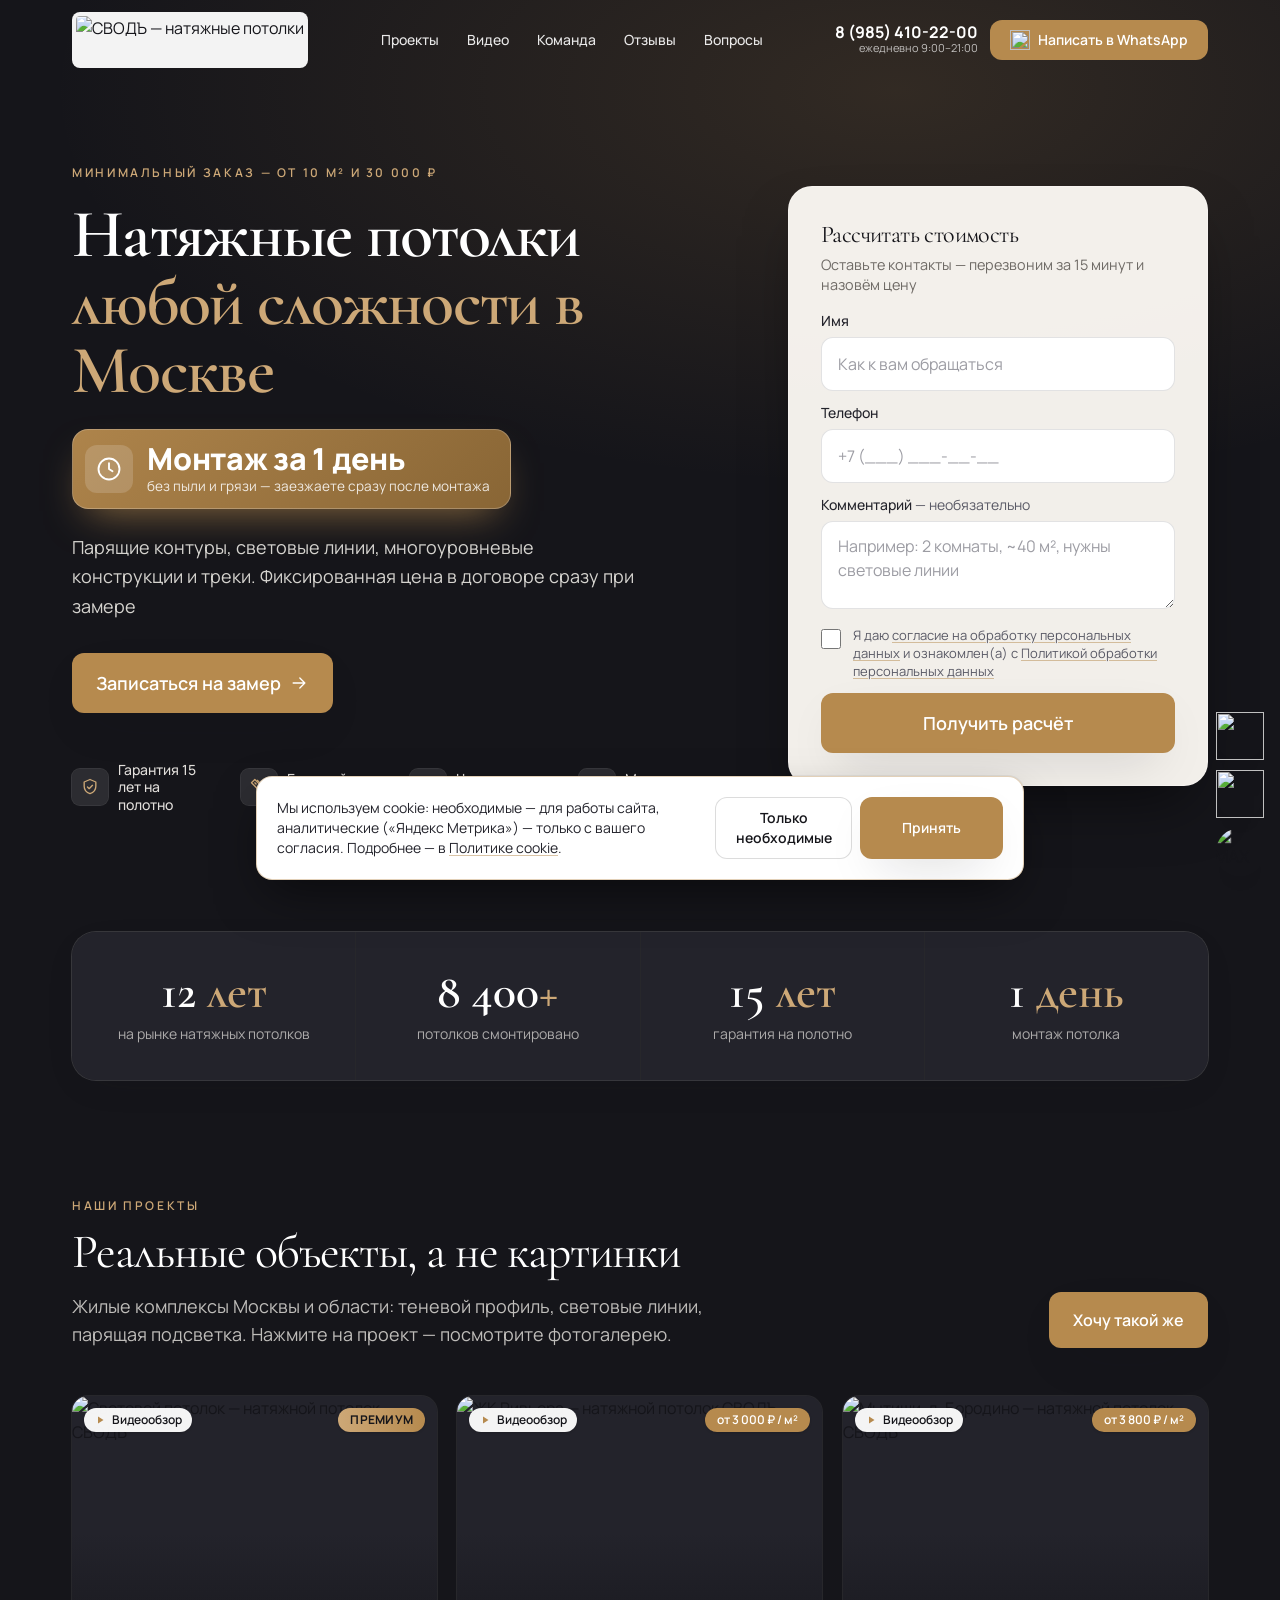
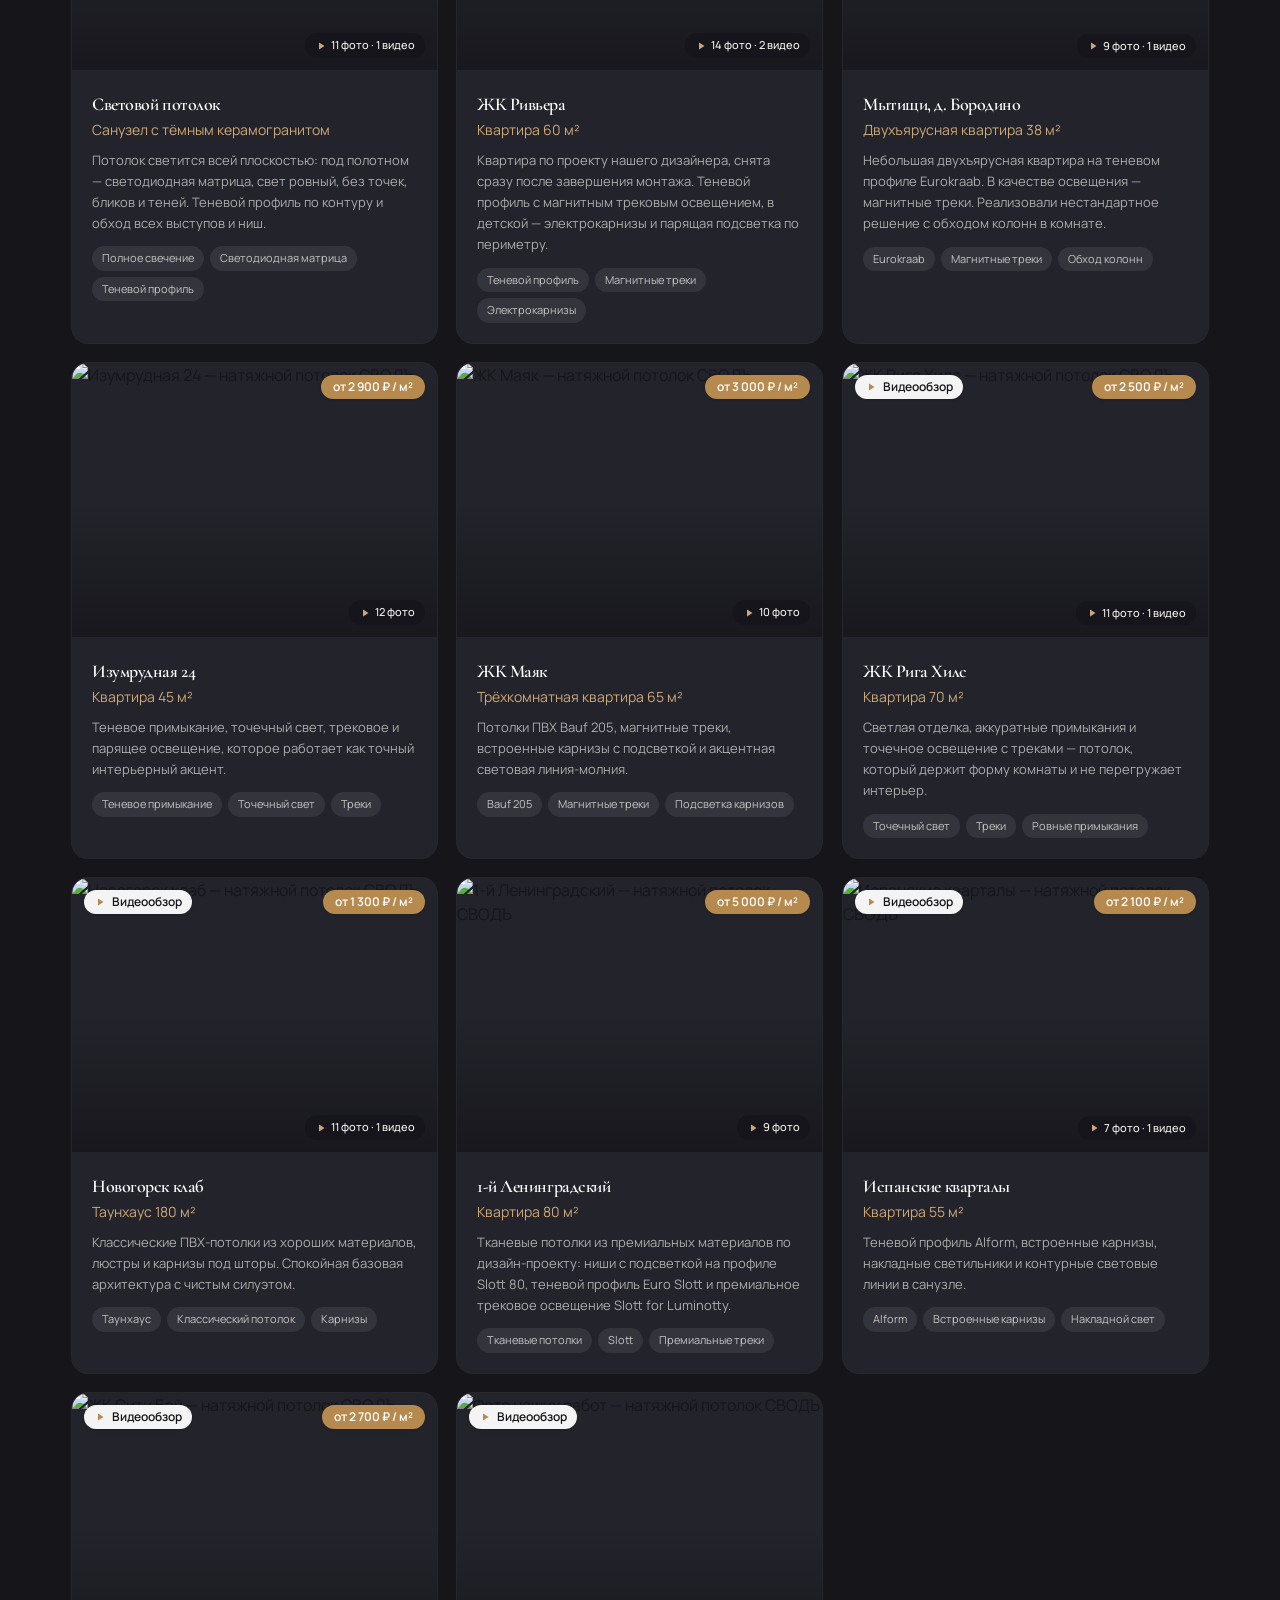
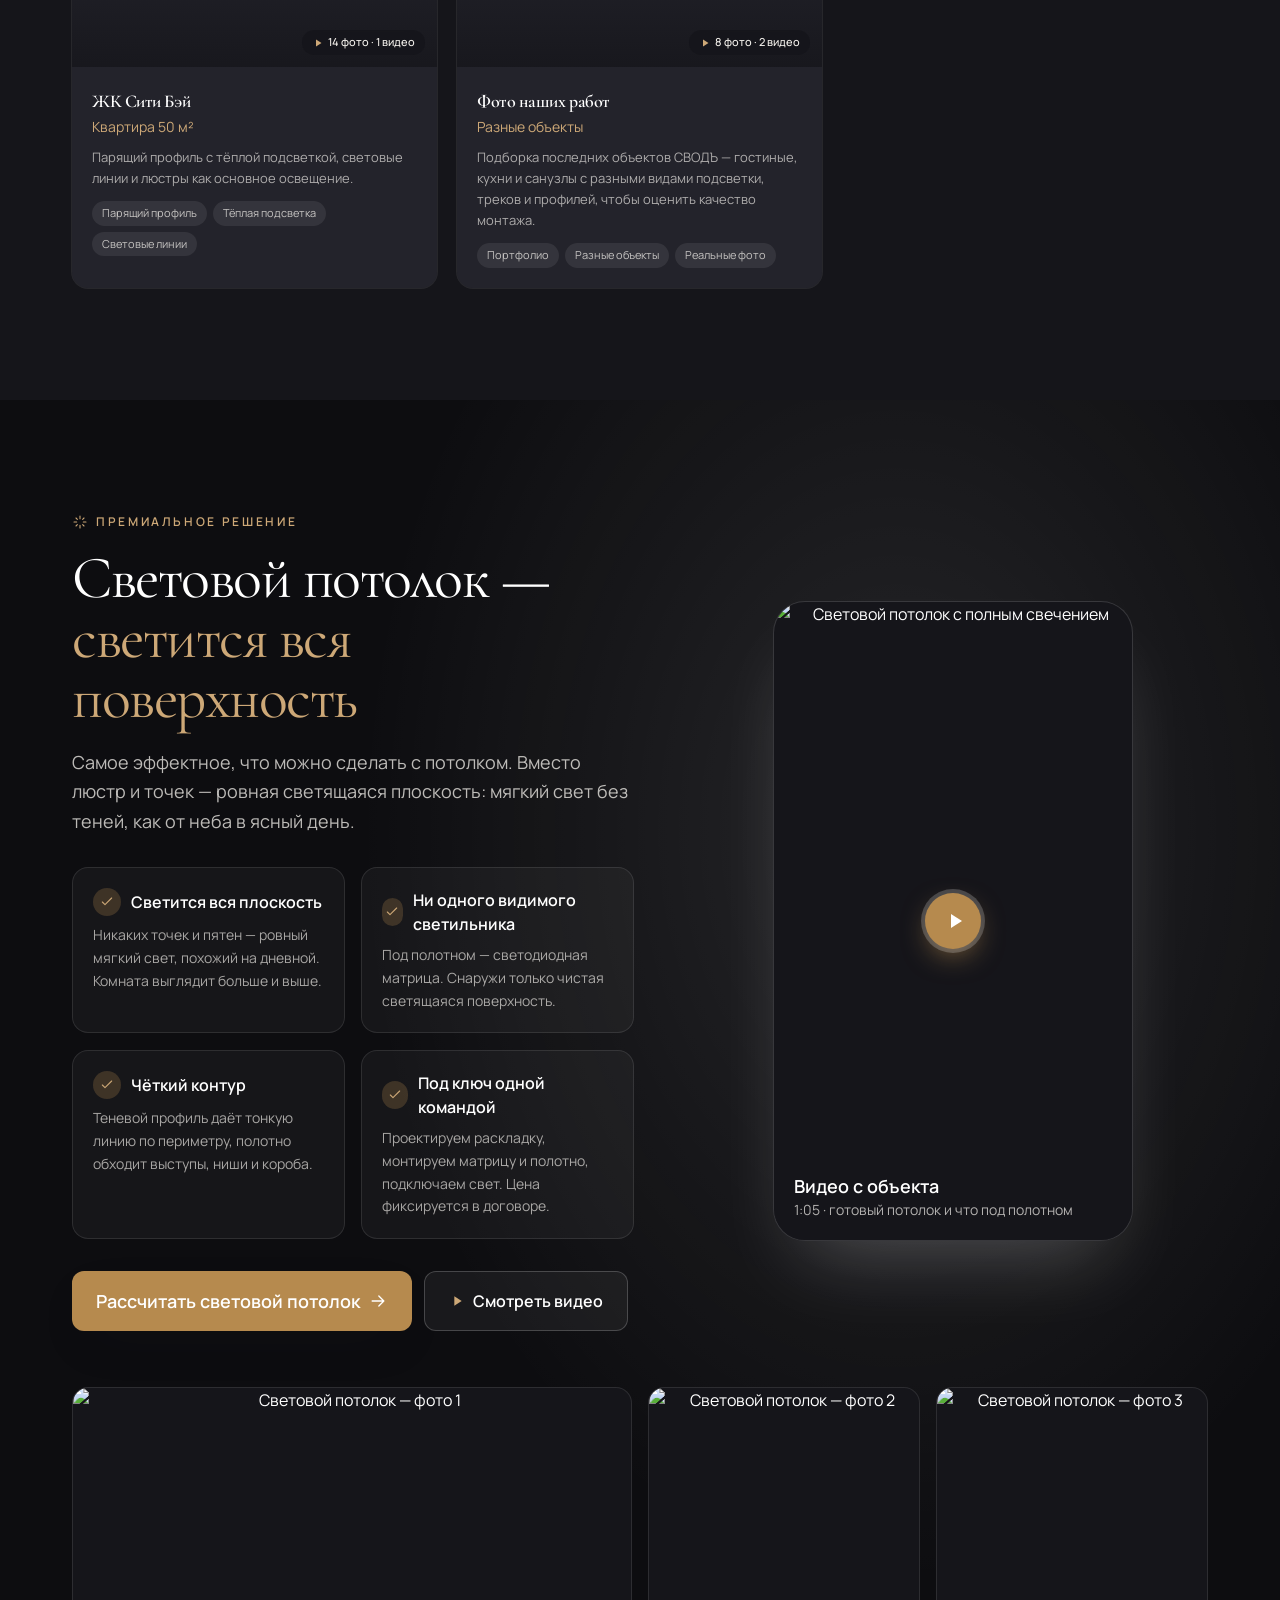
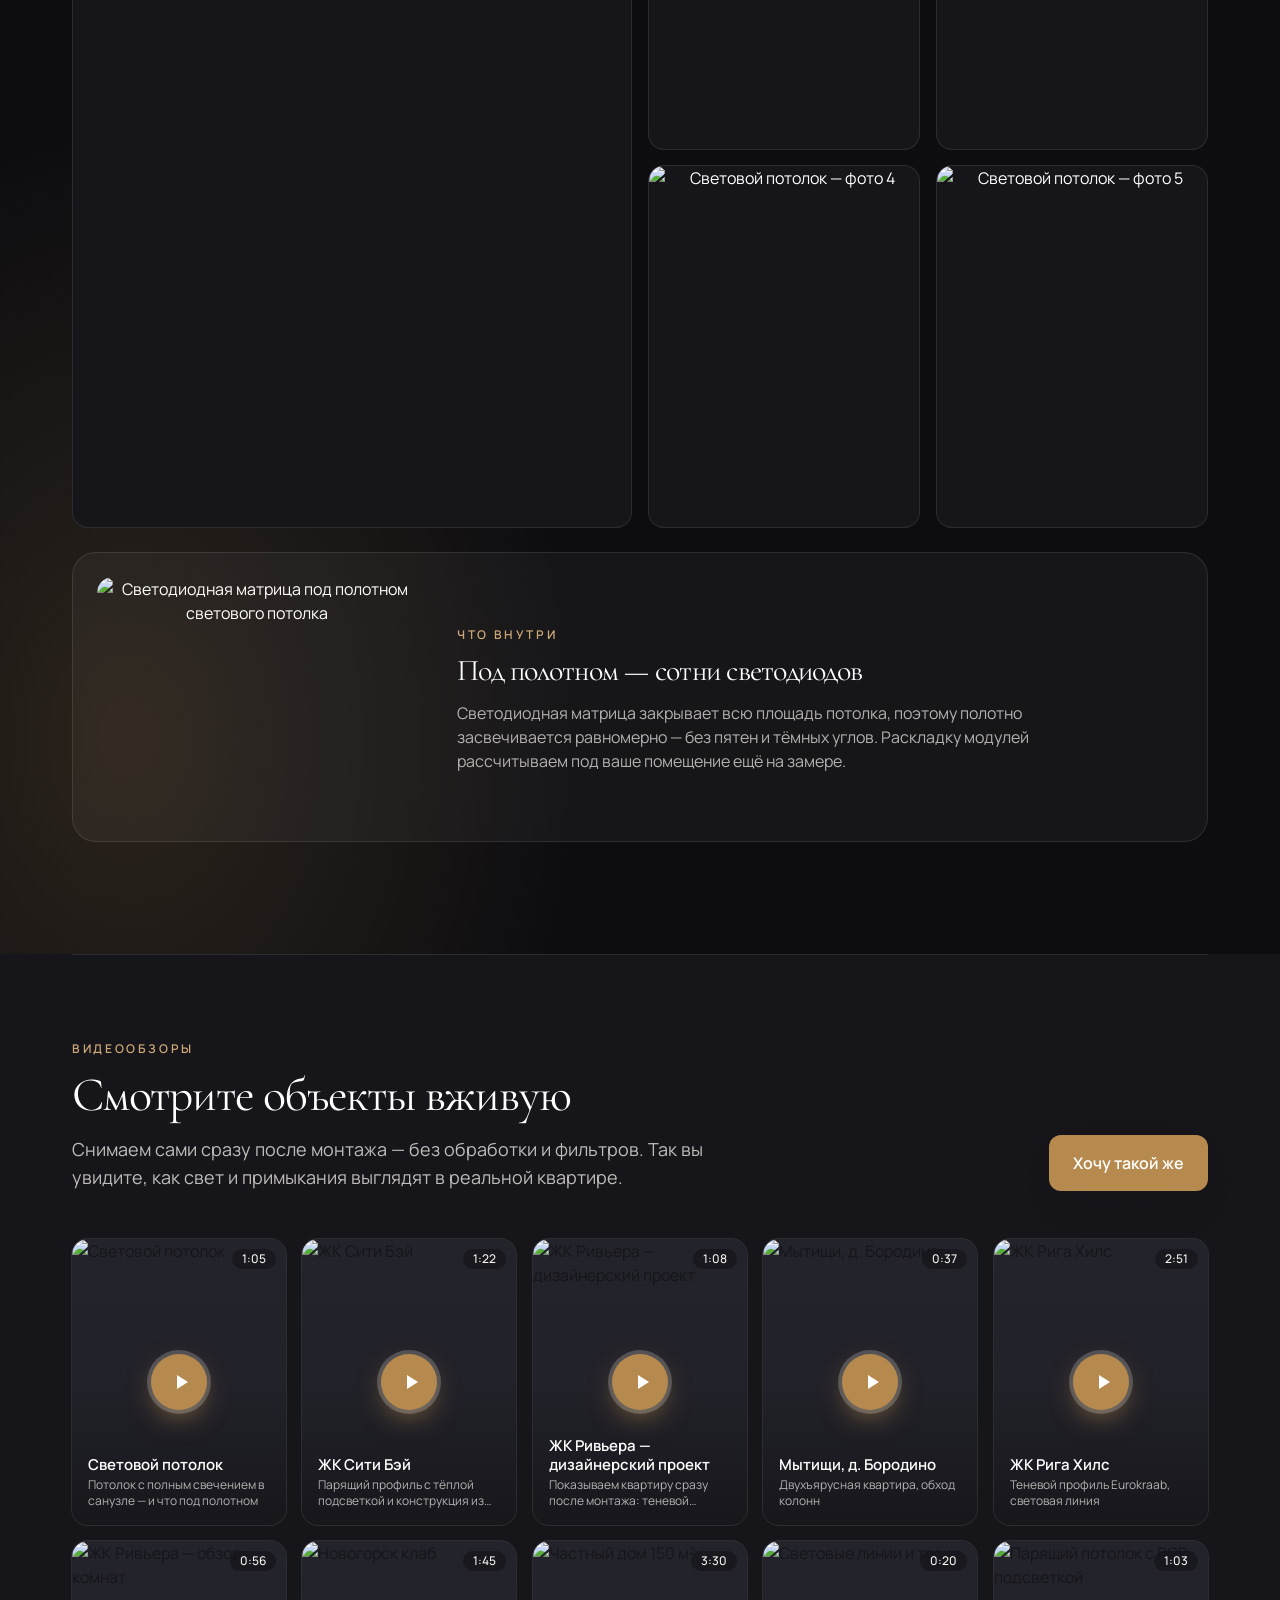
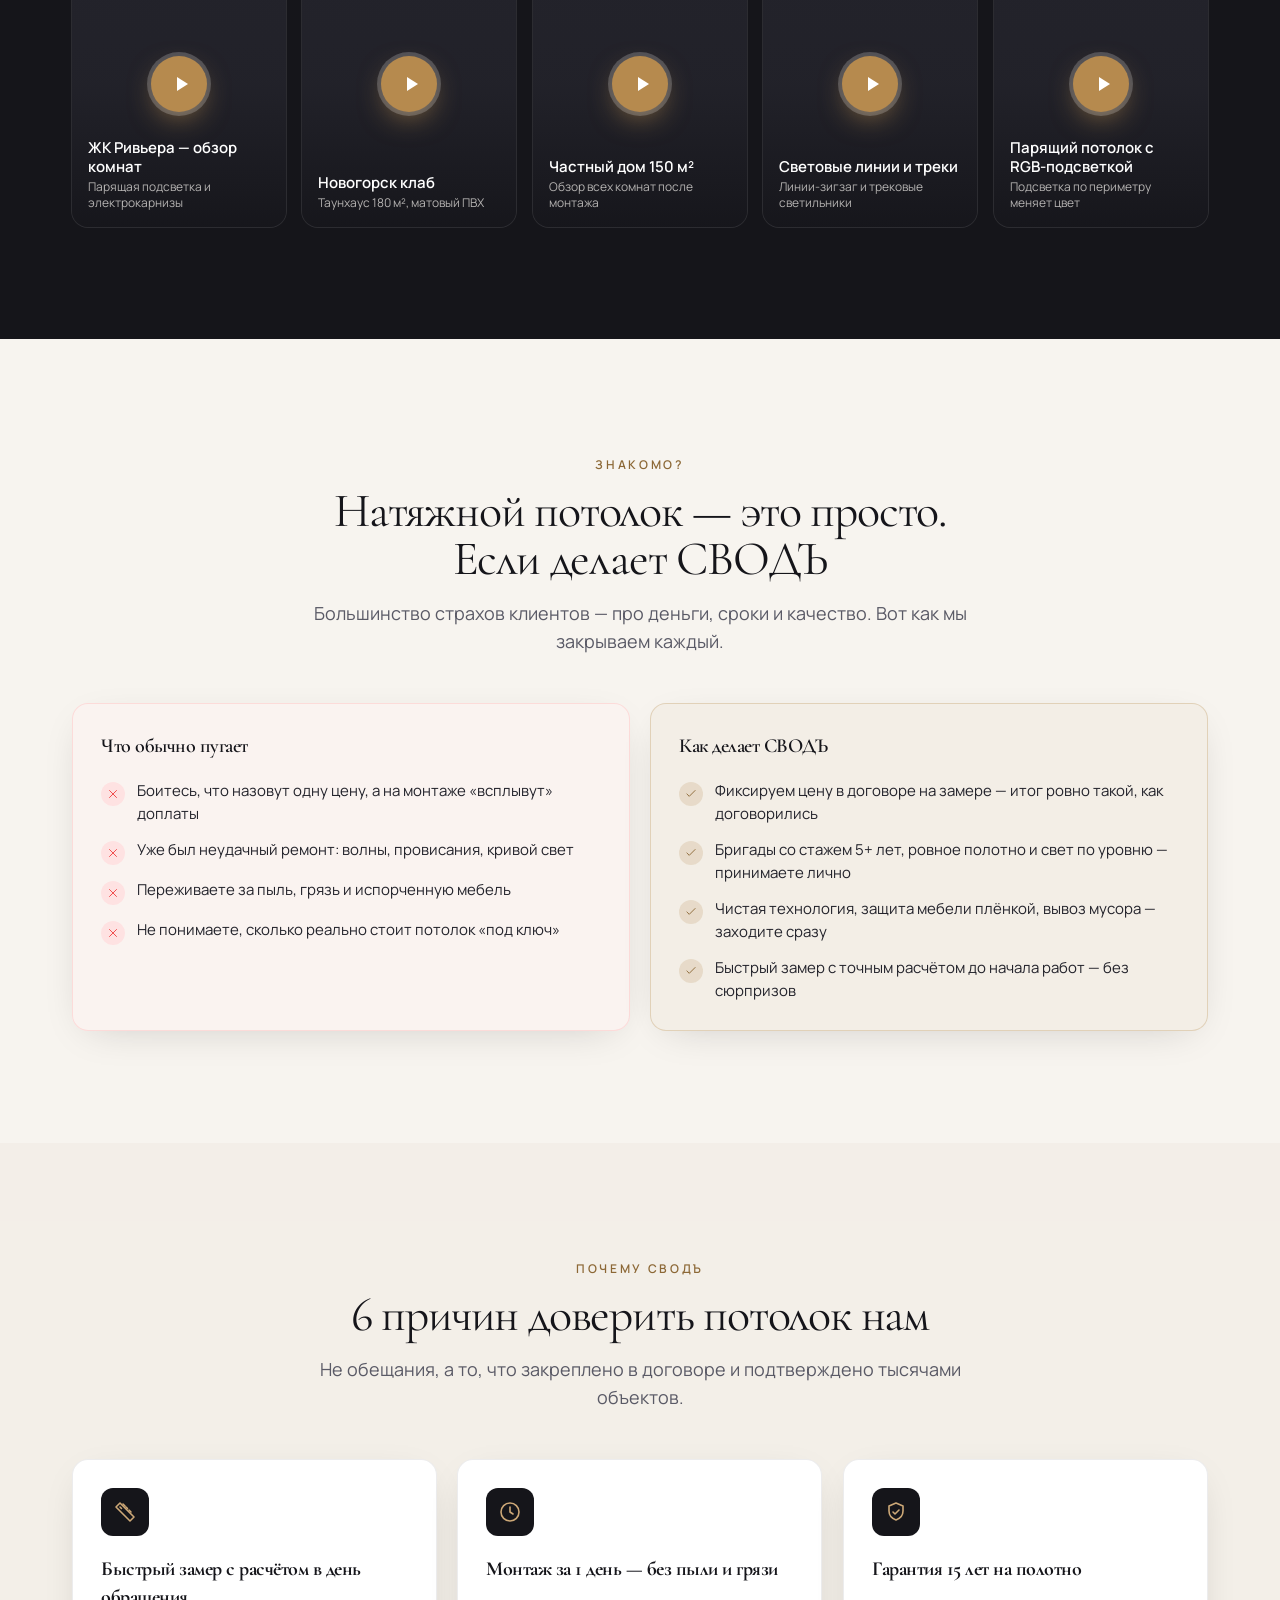
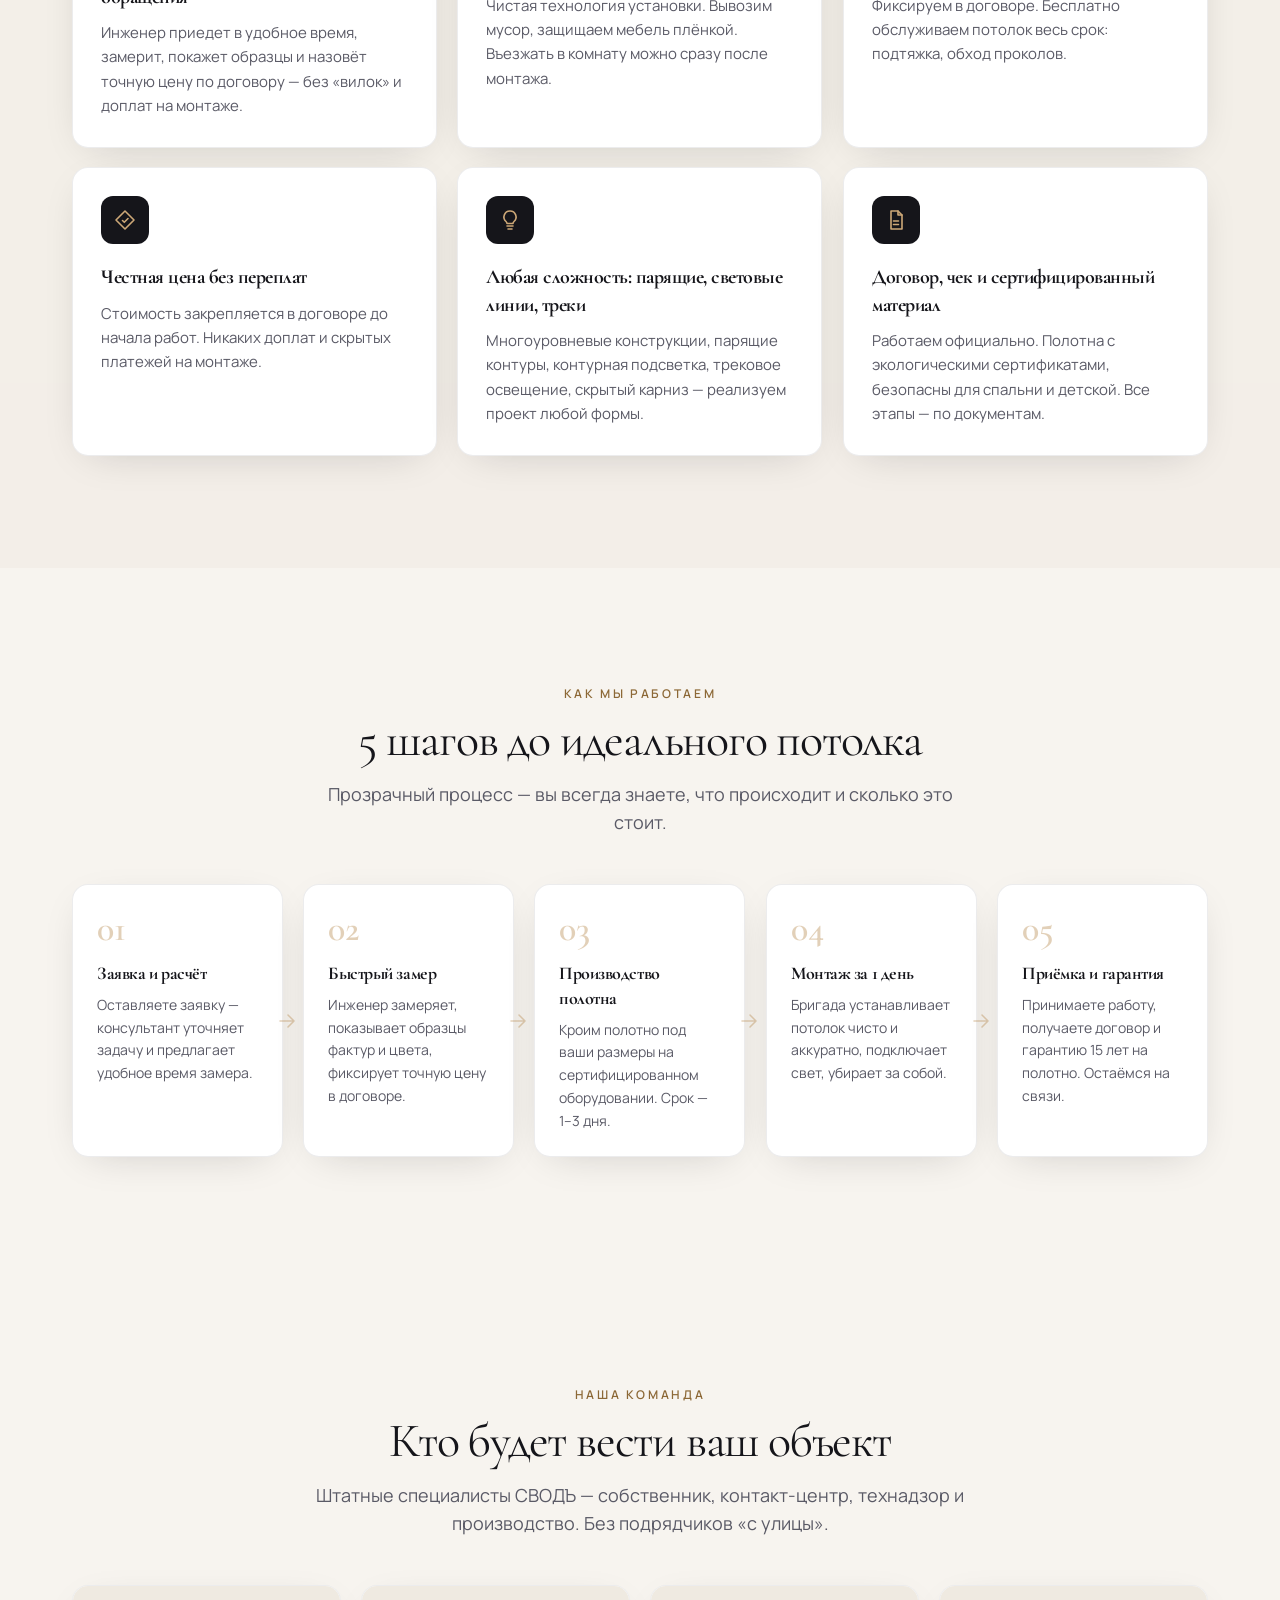
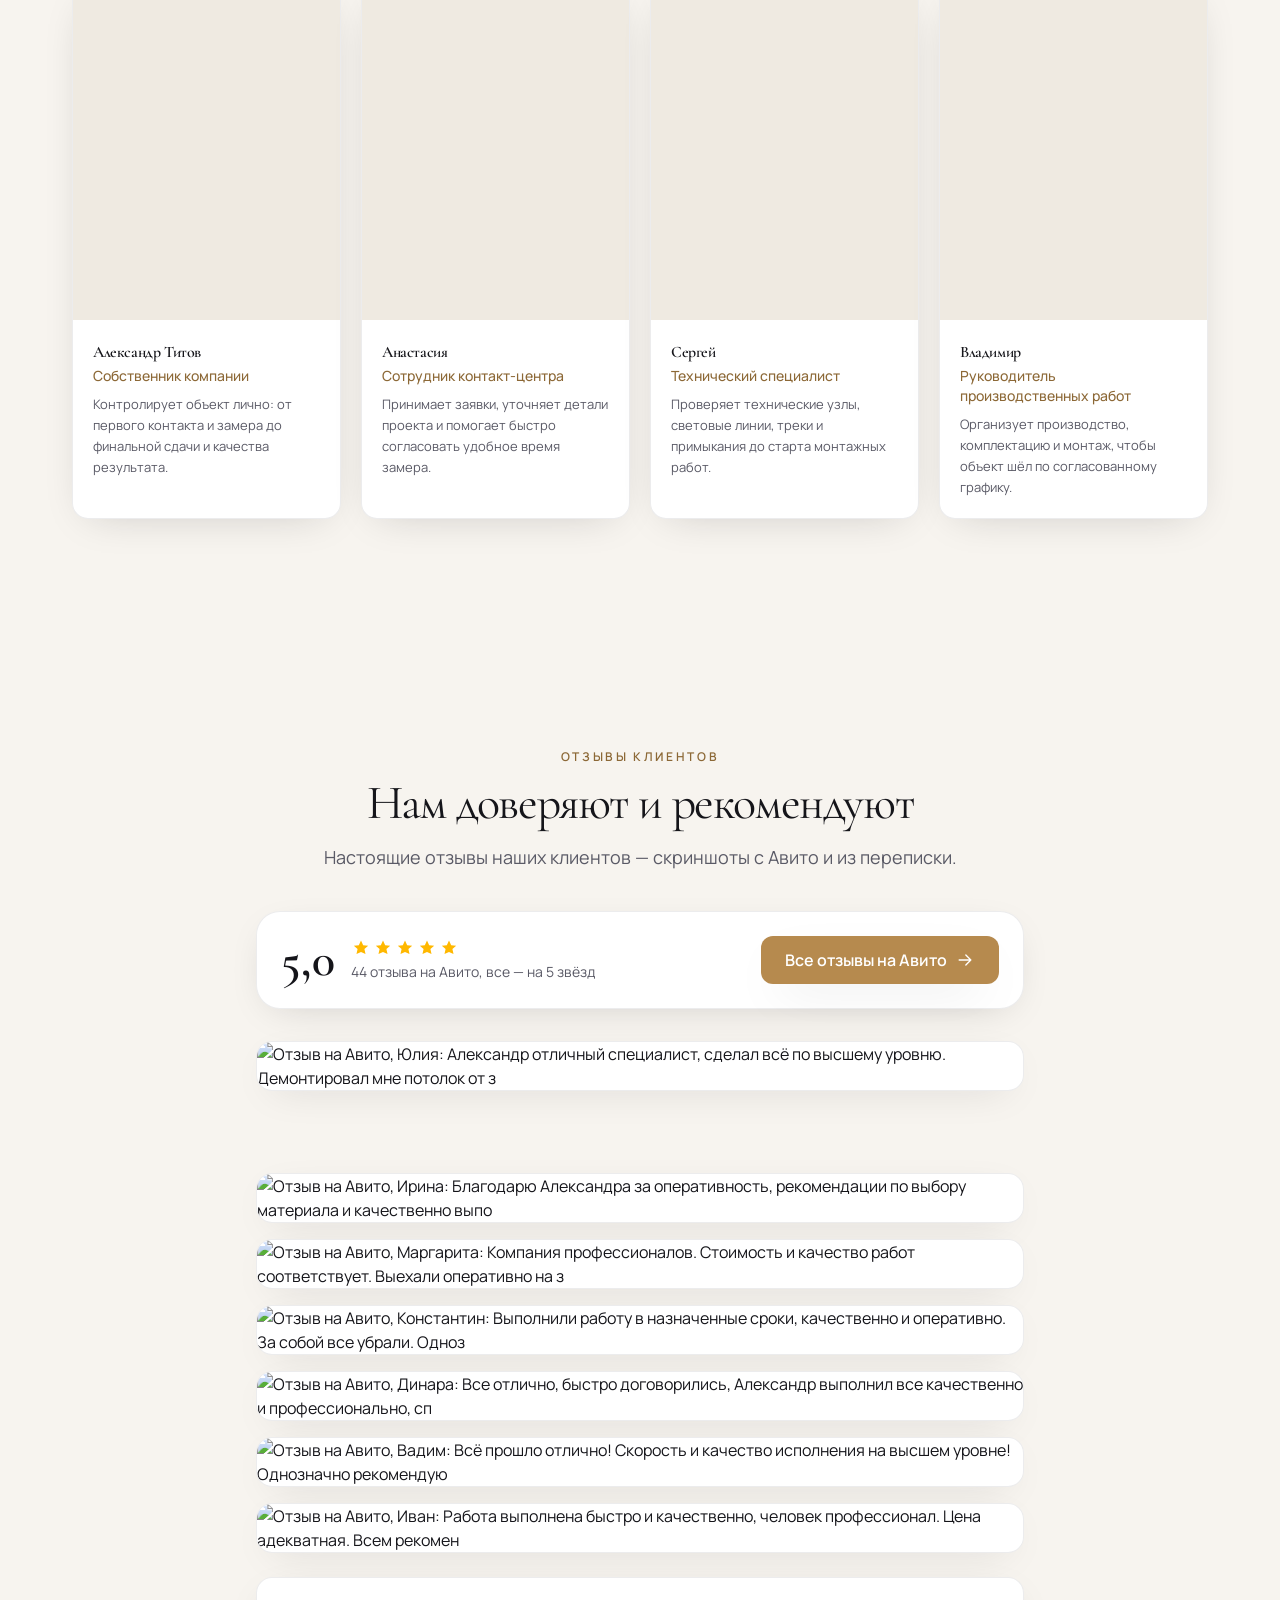
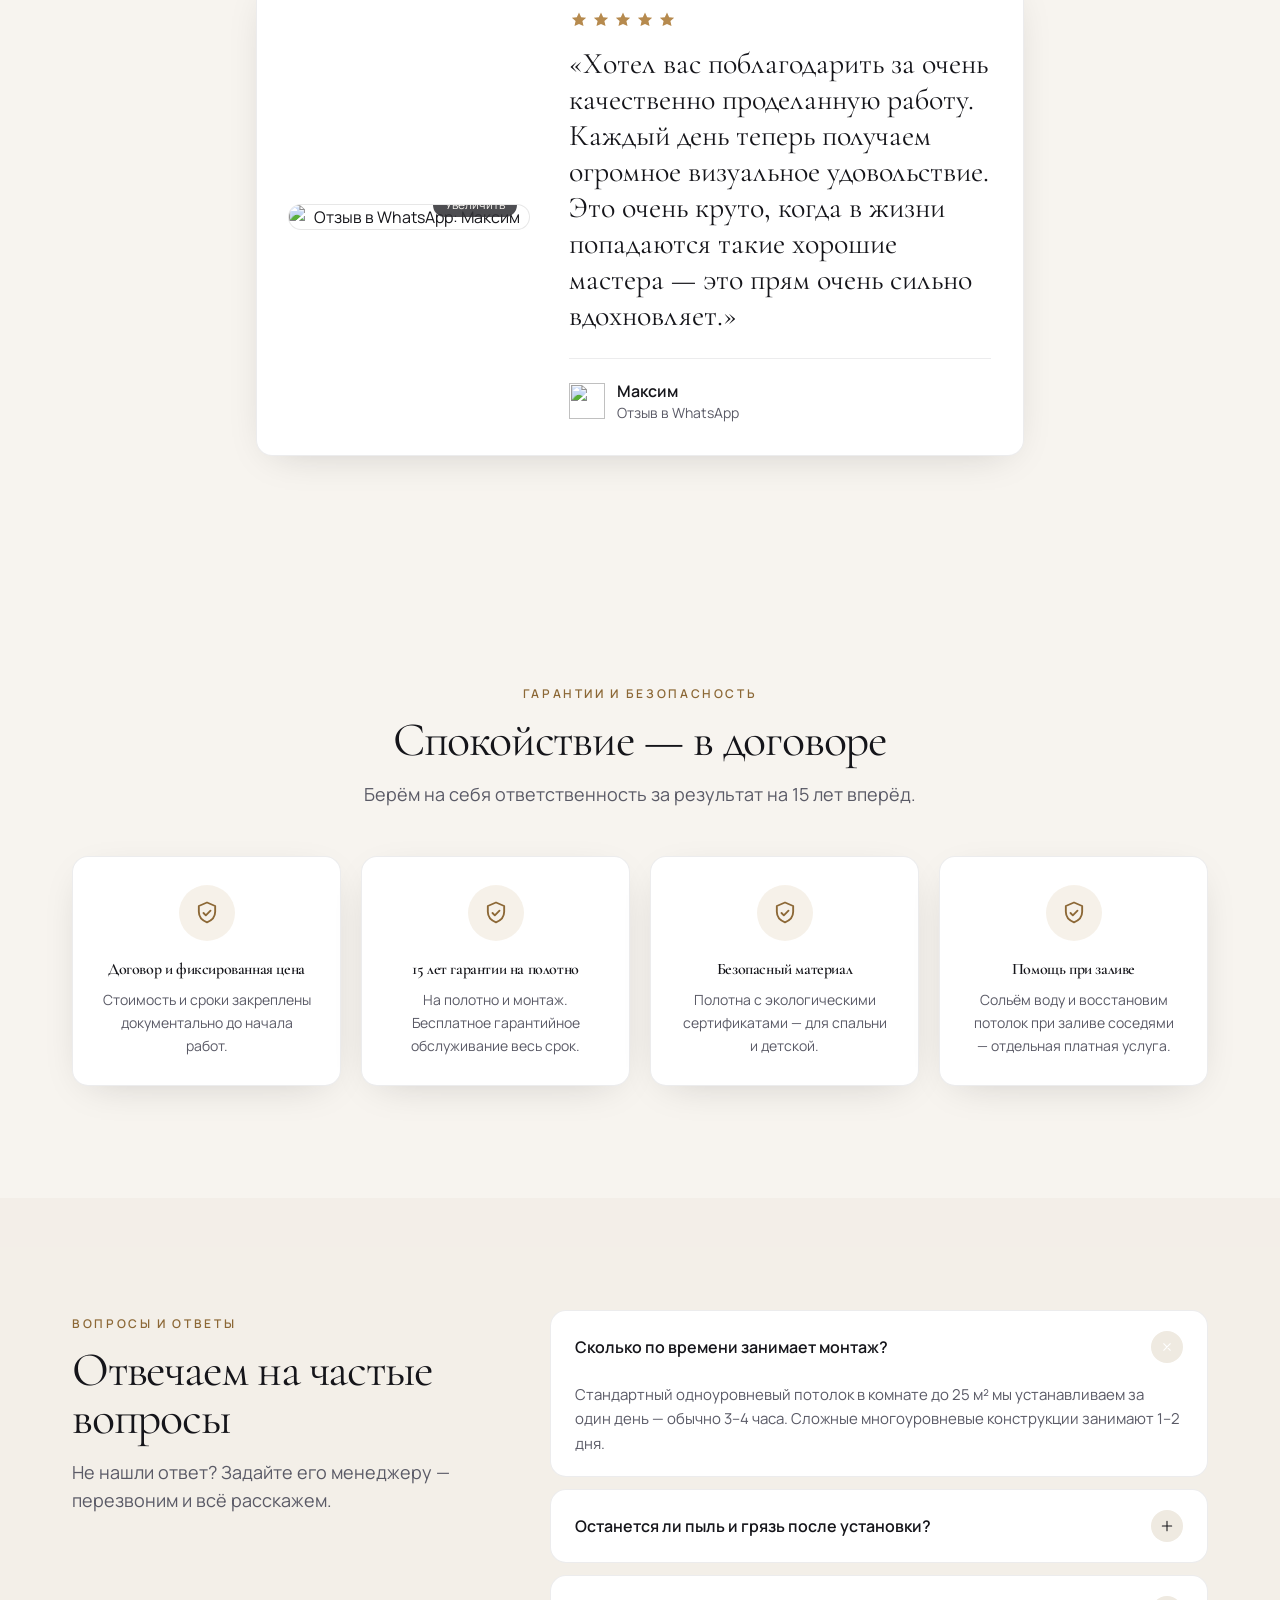
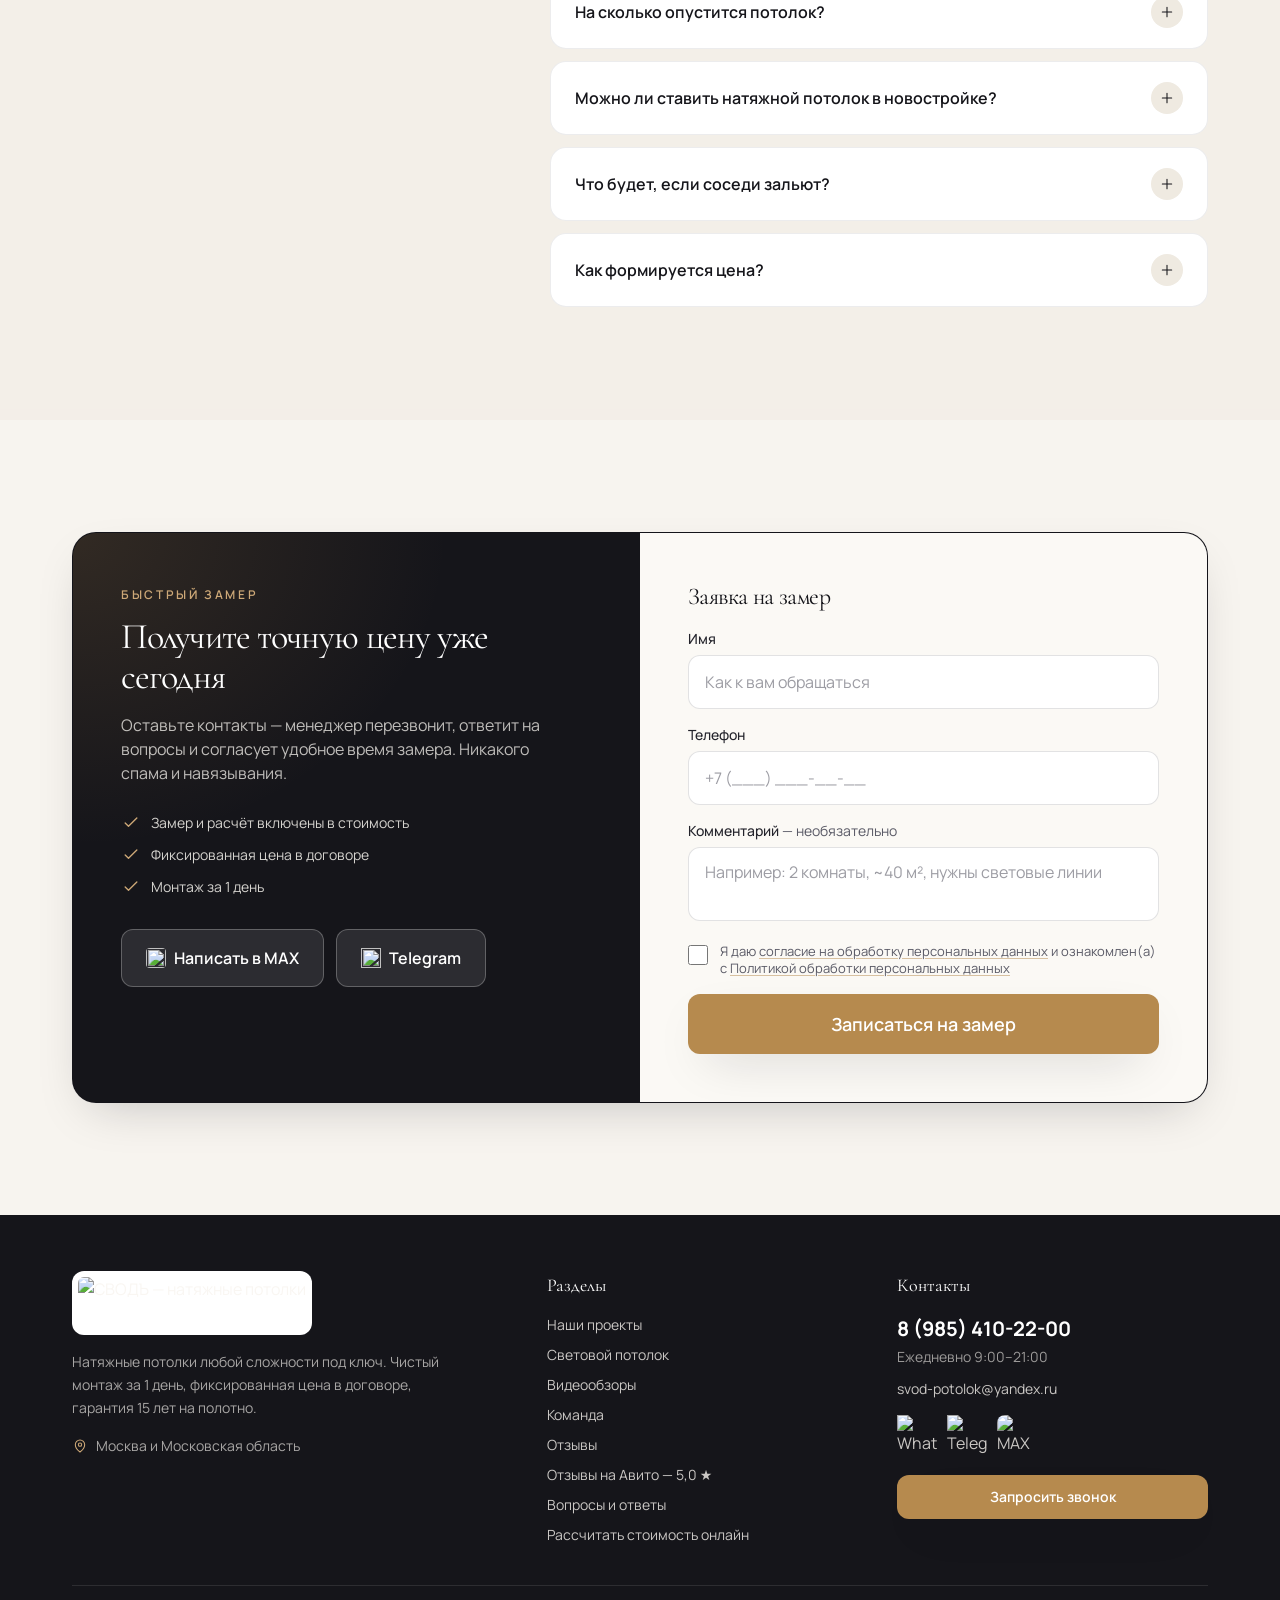
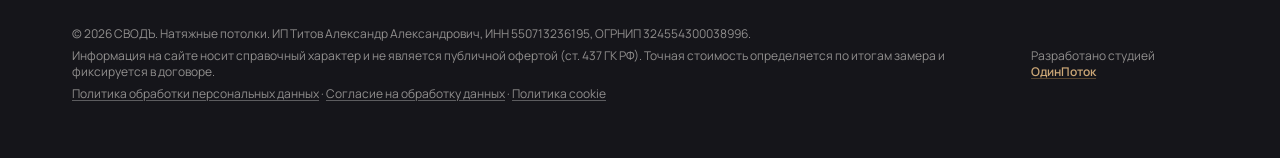
==== commit dbf80cb5: "Заявки: убрана защита от ботов на стороне сайта Скрытое поле-ловушка называлось «Компания» (name=com" ====
--- a/index.html
+++ b/index.html
@@ -105,7 +105,7 @@
       };
       try { if (localStorage.getItem('svod_cookie') === 'all') window.__svodLoadMetrika(); } catch (e) {}
     </script>
-    <script type="module" crossorigin src="./assets/index-Dr8Lmt2q.js"></script>
+    <script type="module" crossorigin src="./assets/index-Kx4Wn9pe.js"></script>
     <link rel="stylesheet" crossorigin href="./assets/index-VGHBmv2H.css">
   </head>
   <body>
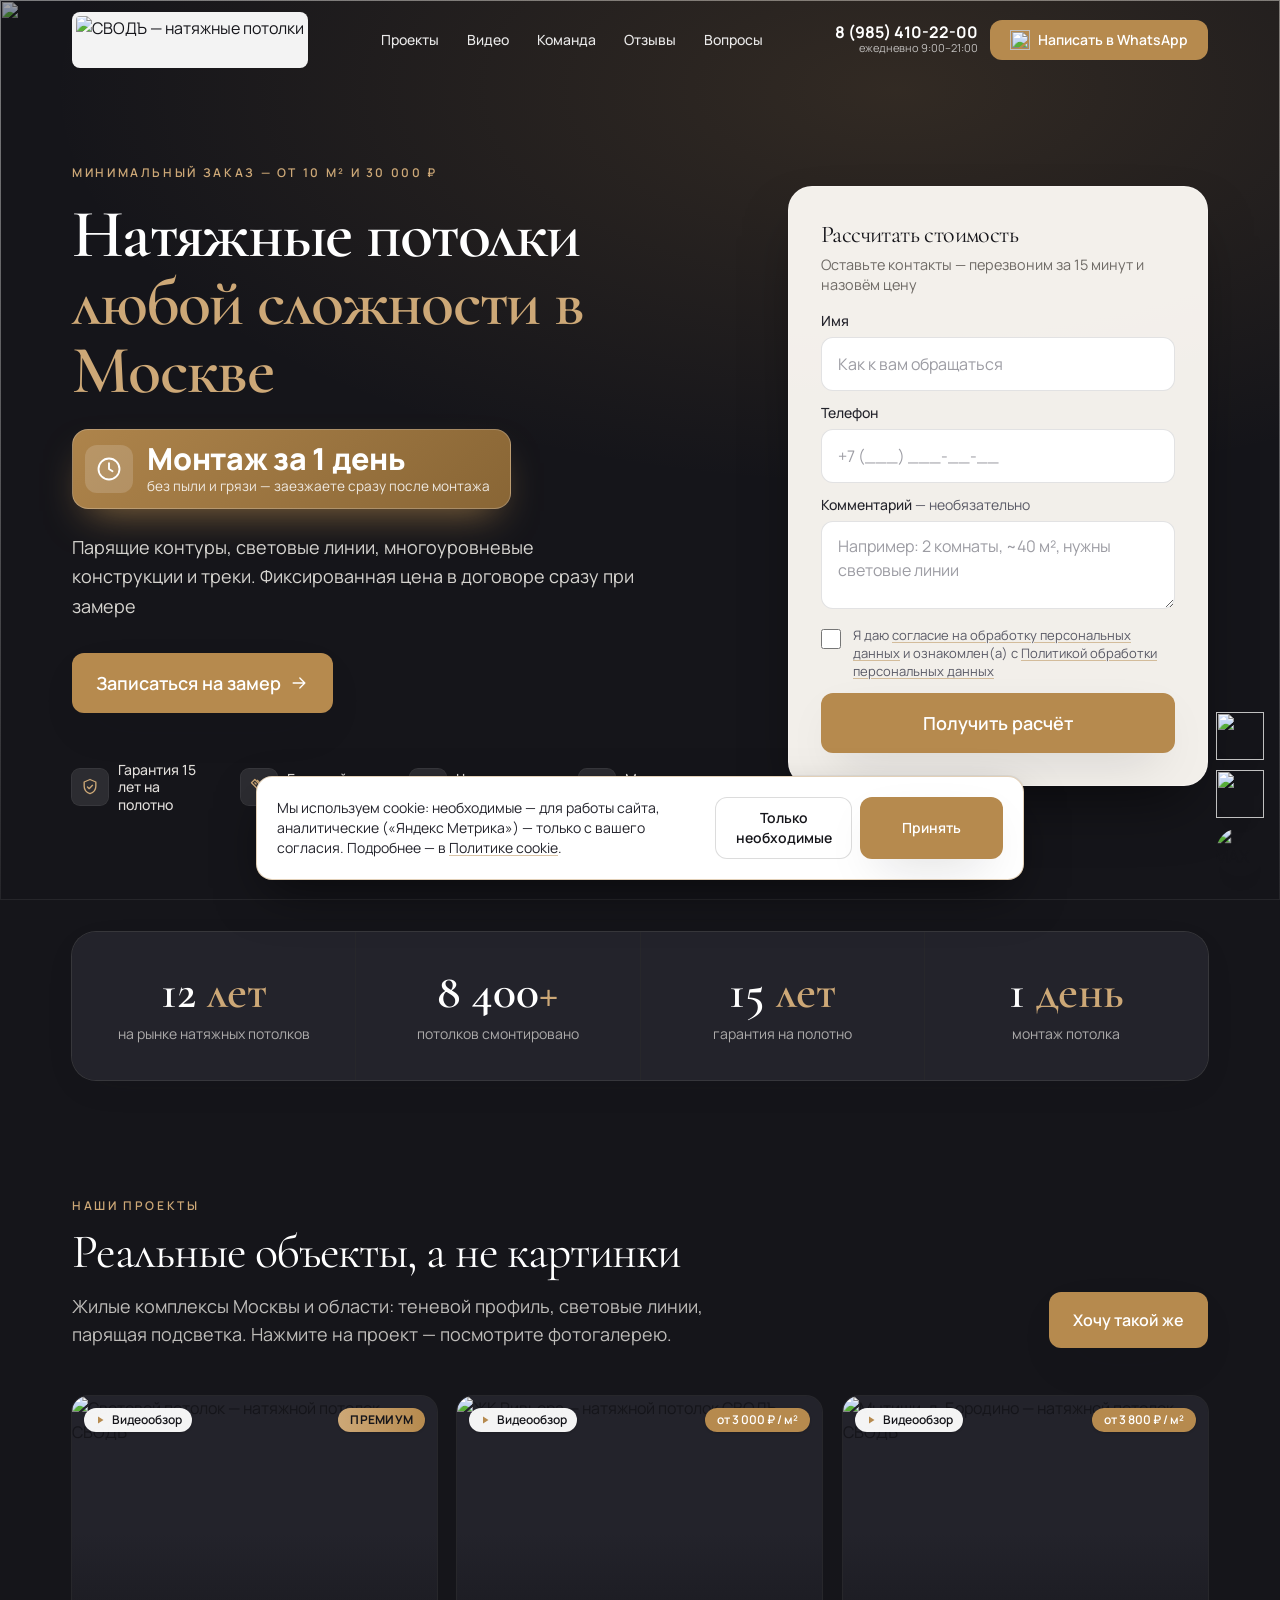
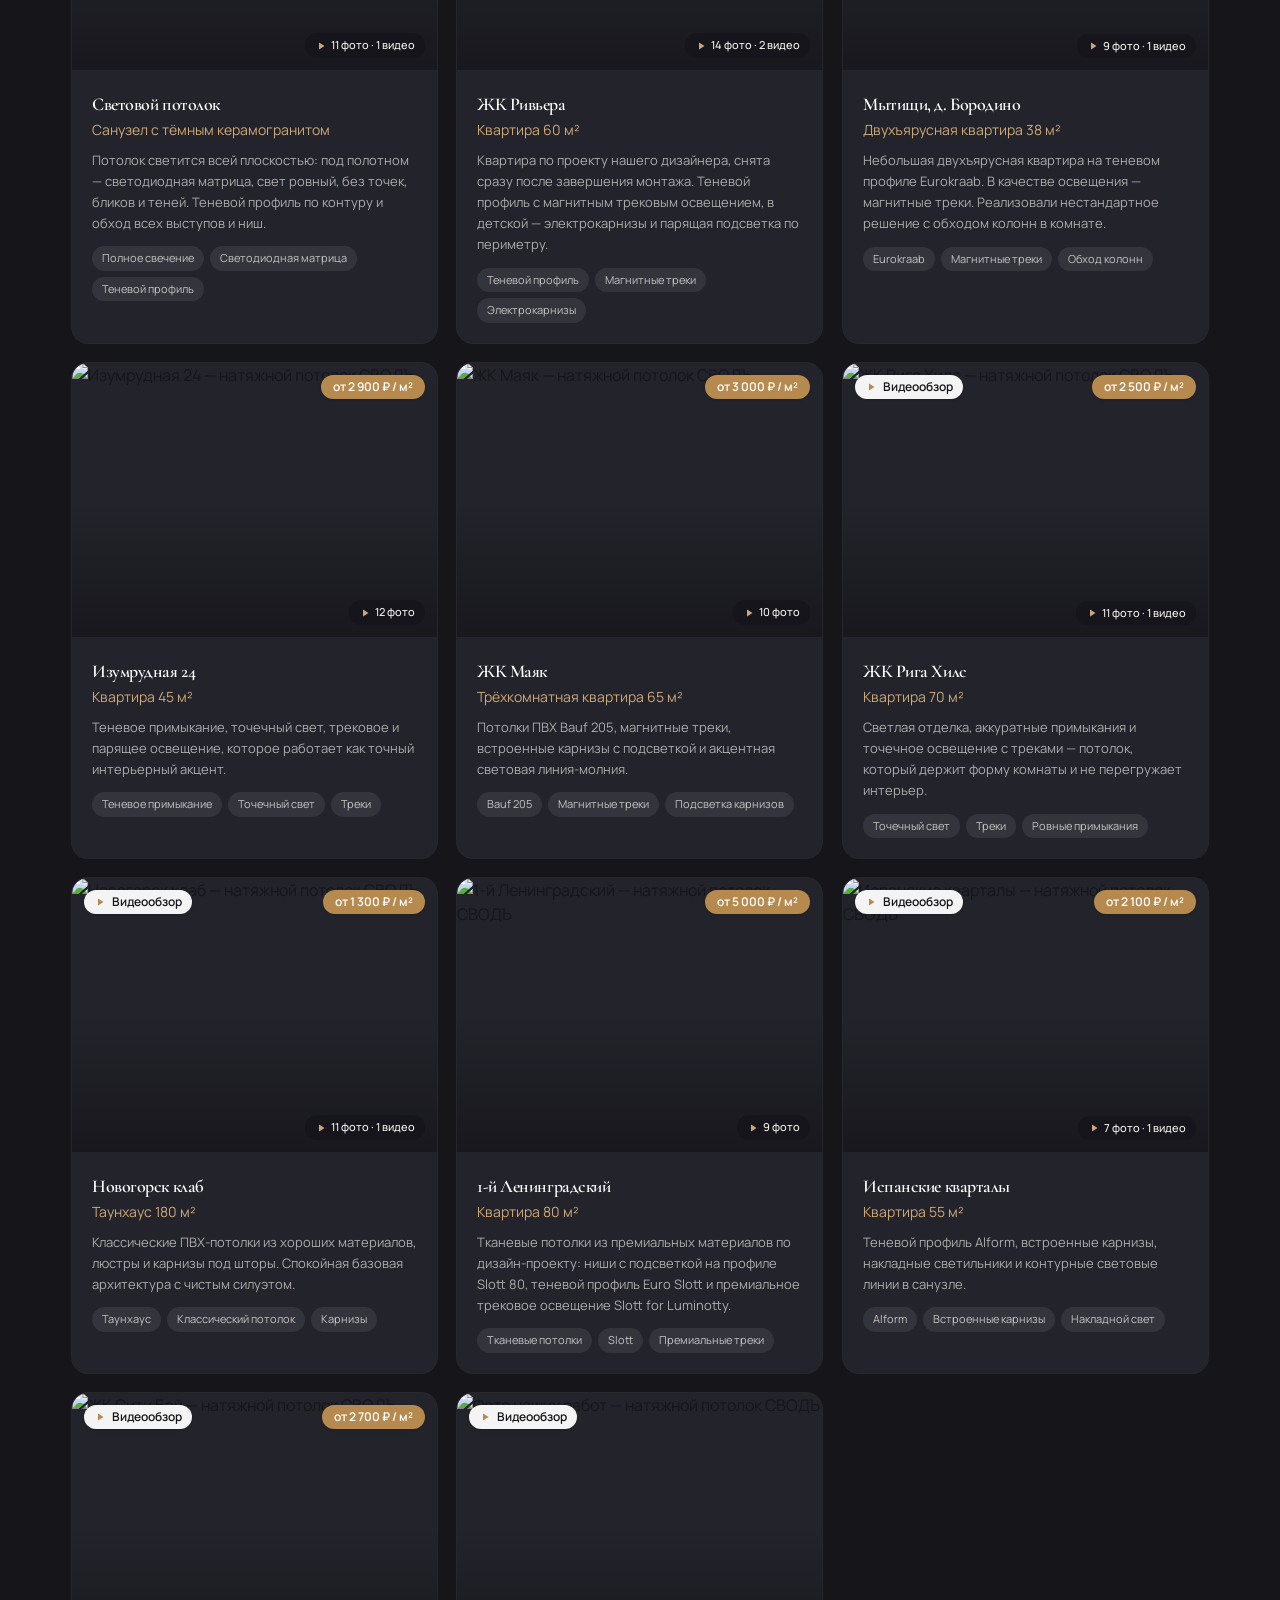
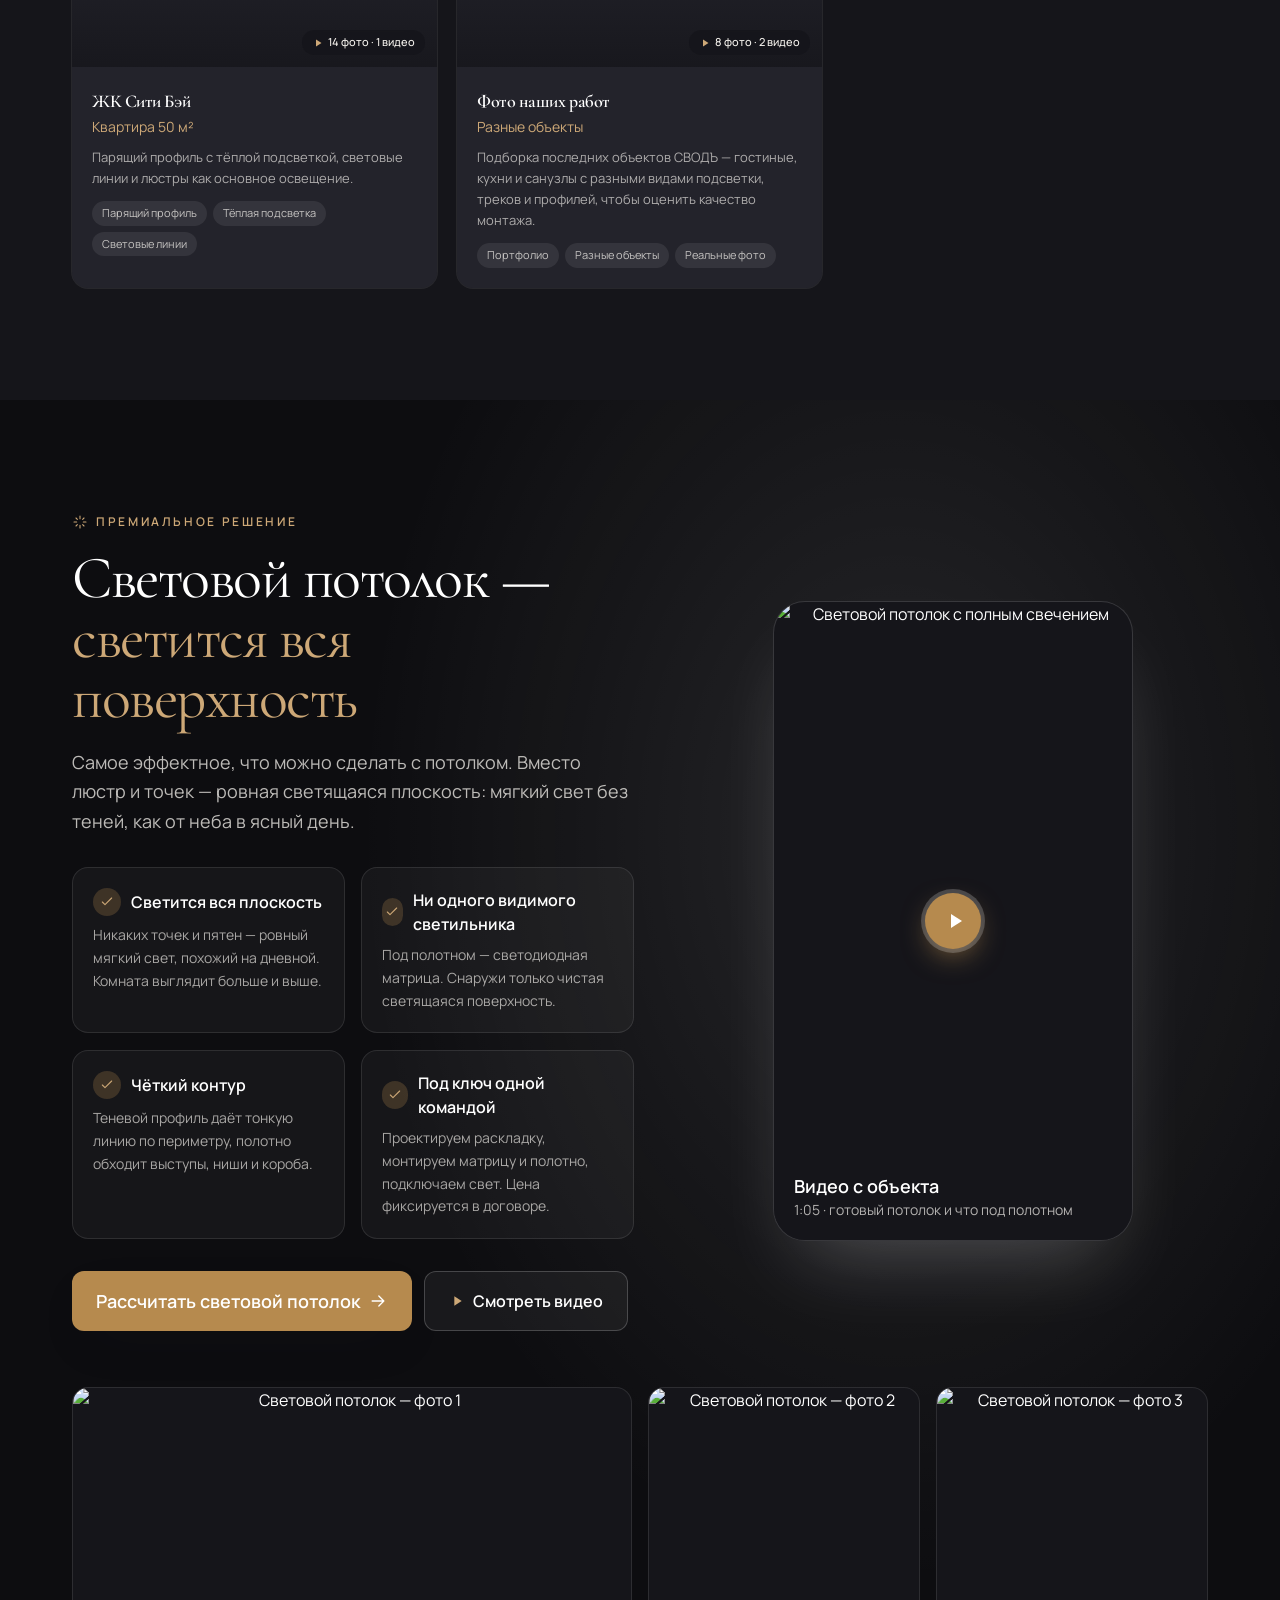
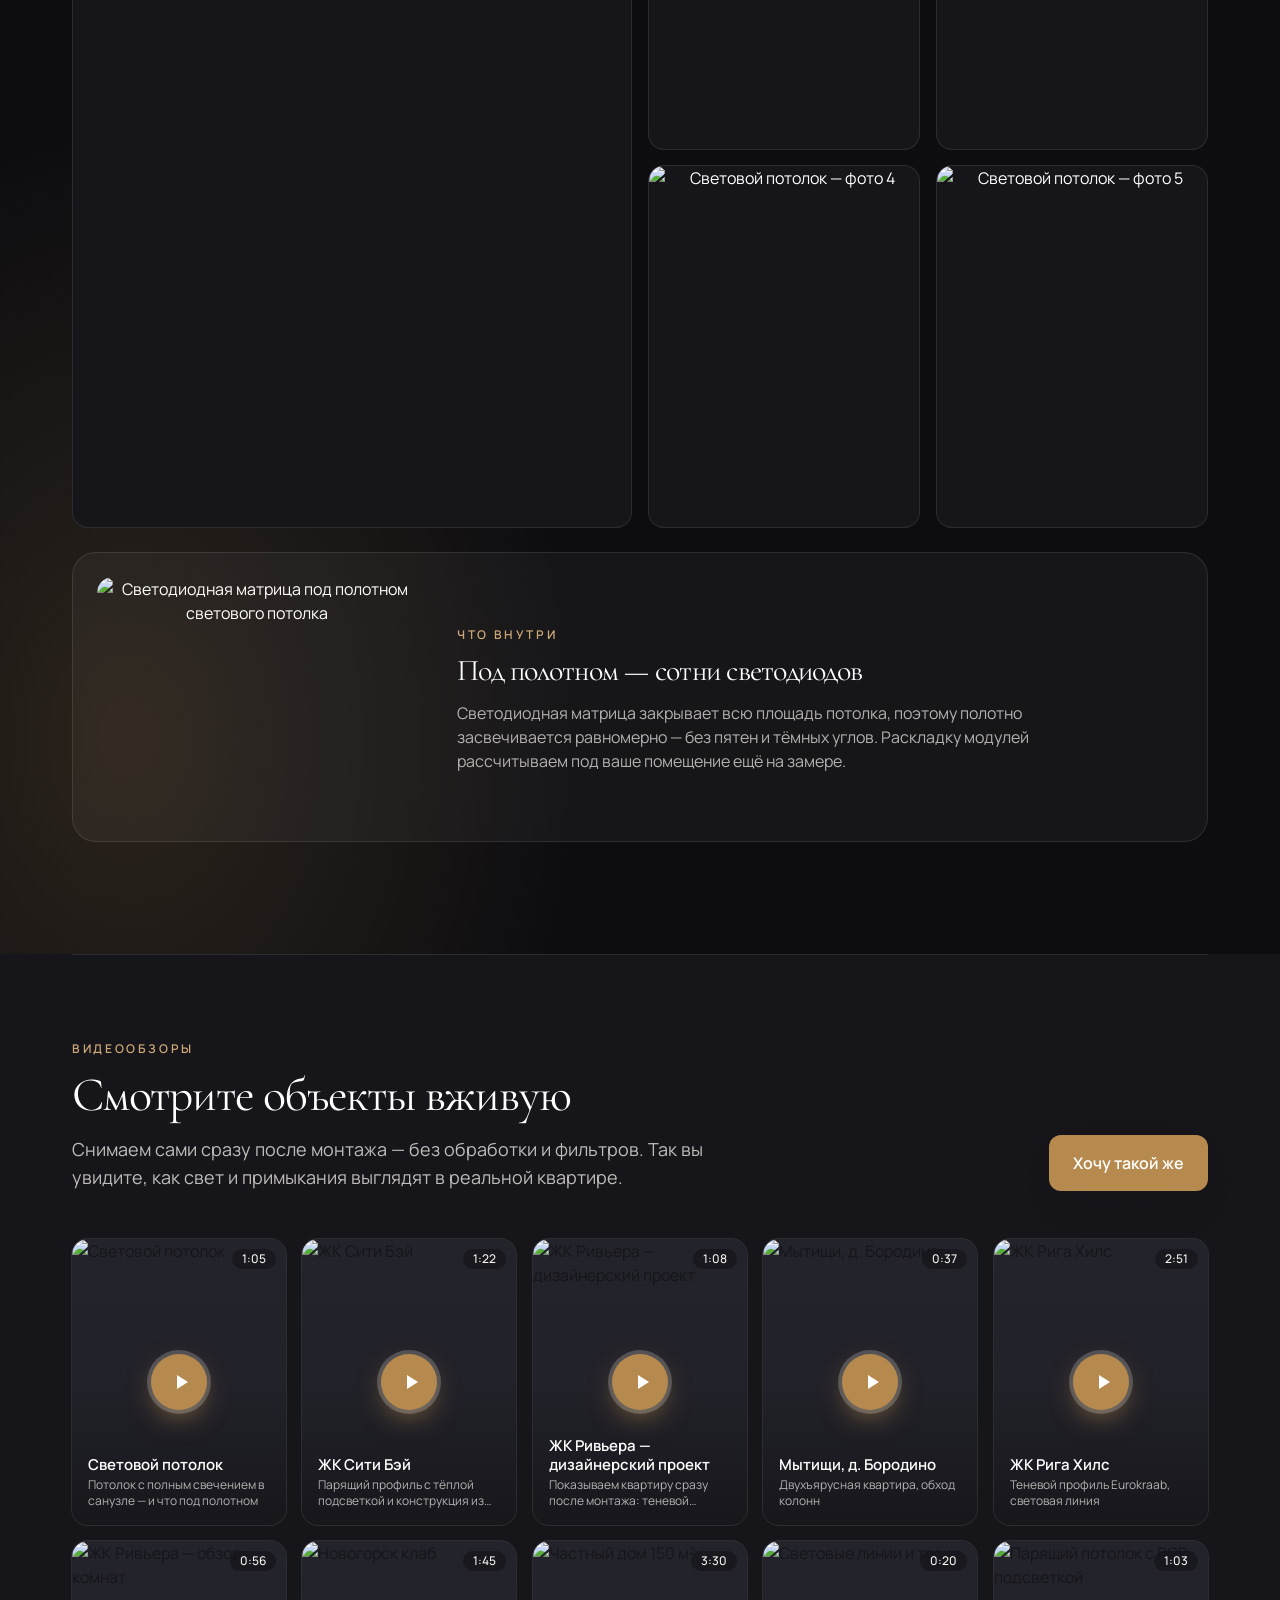
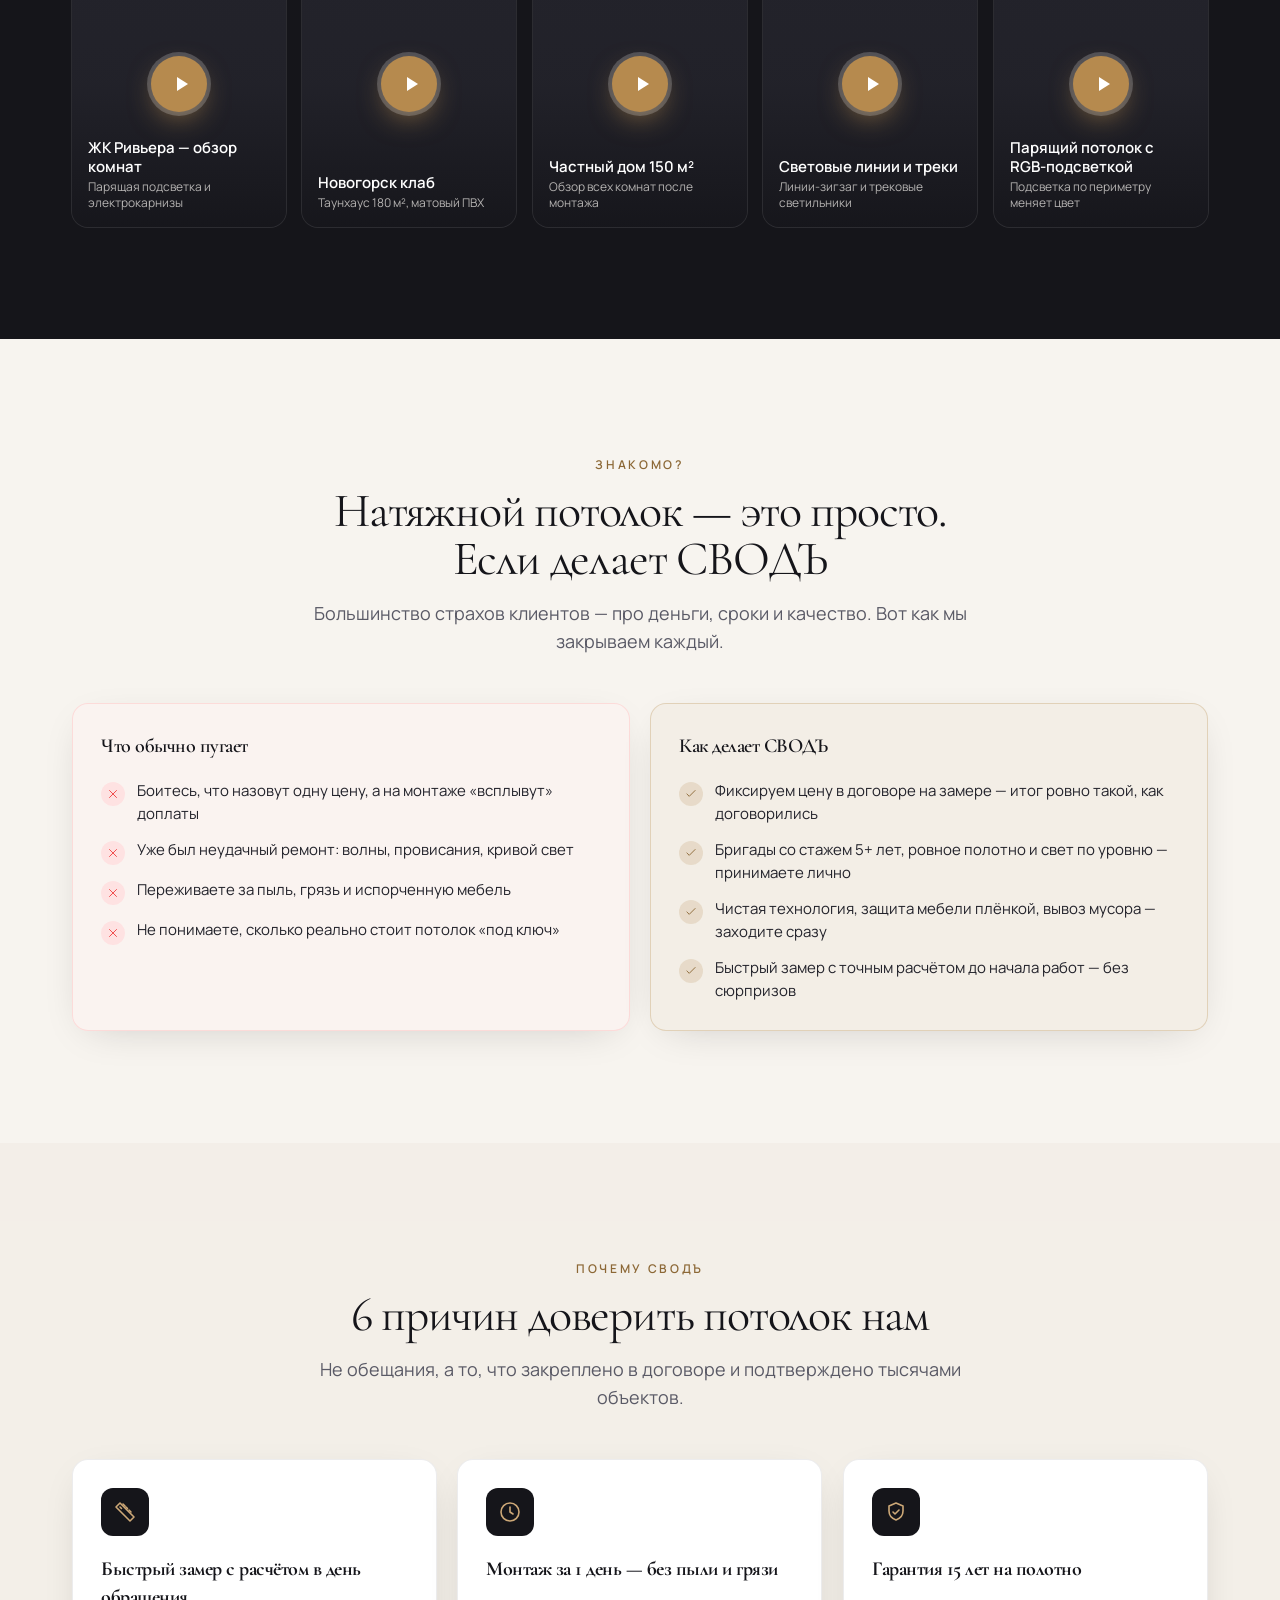
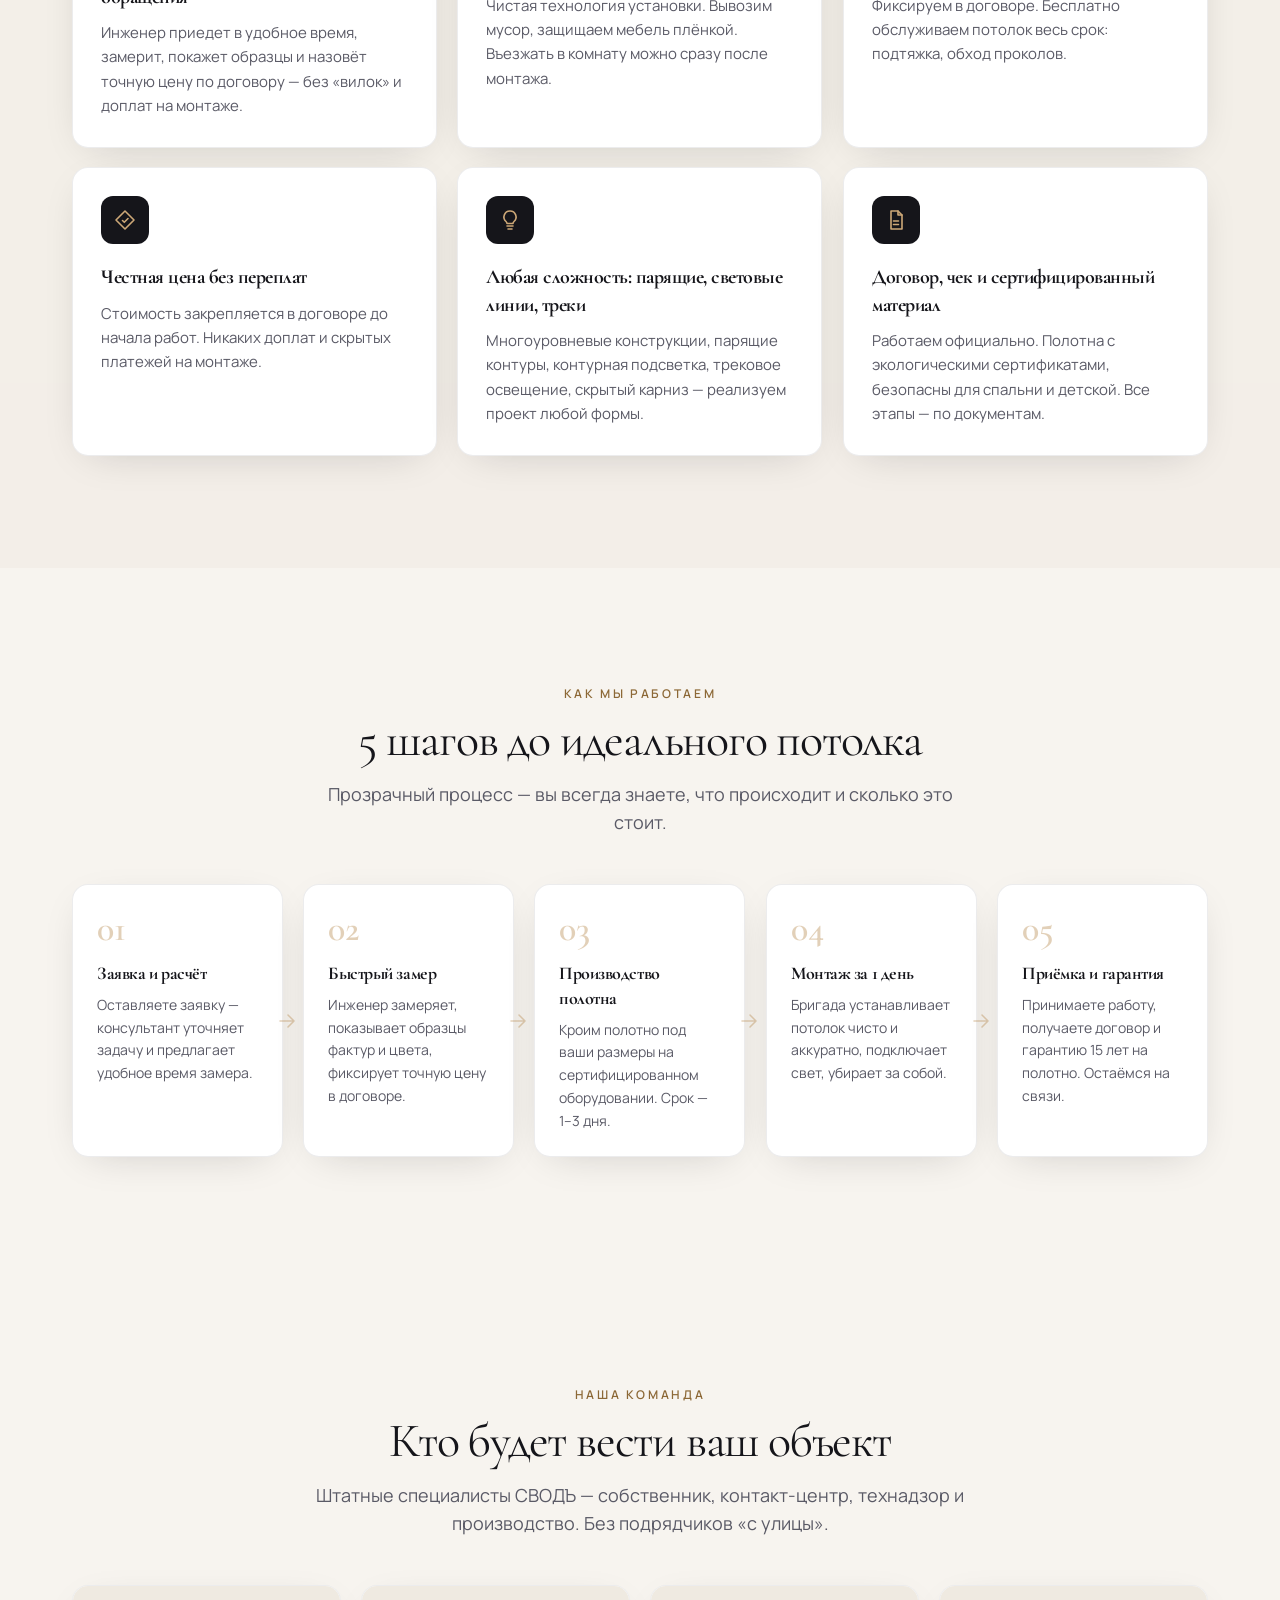
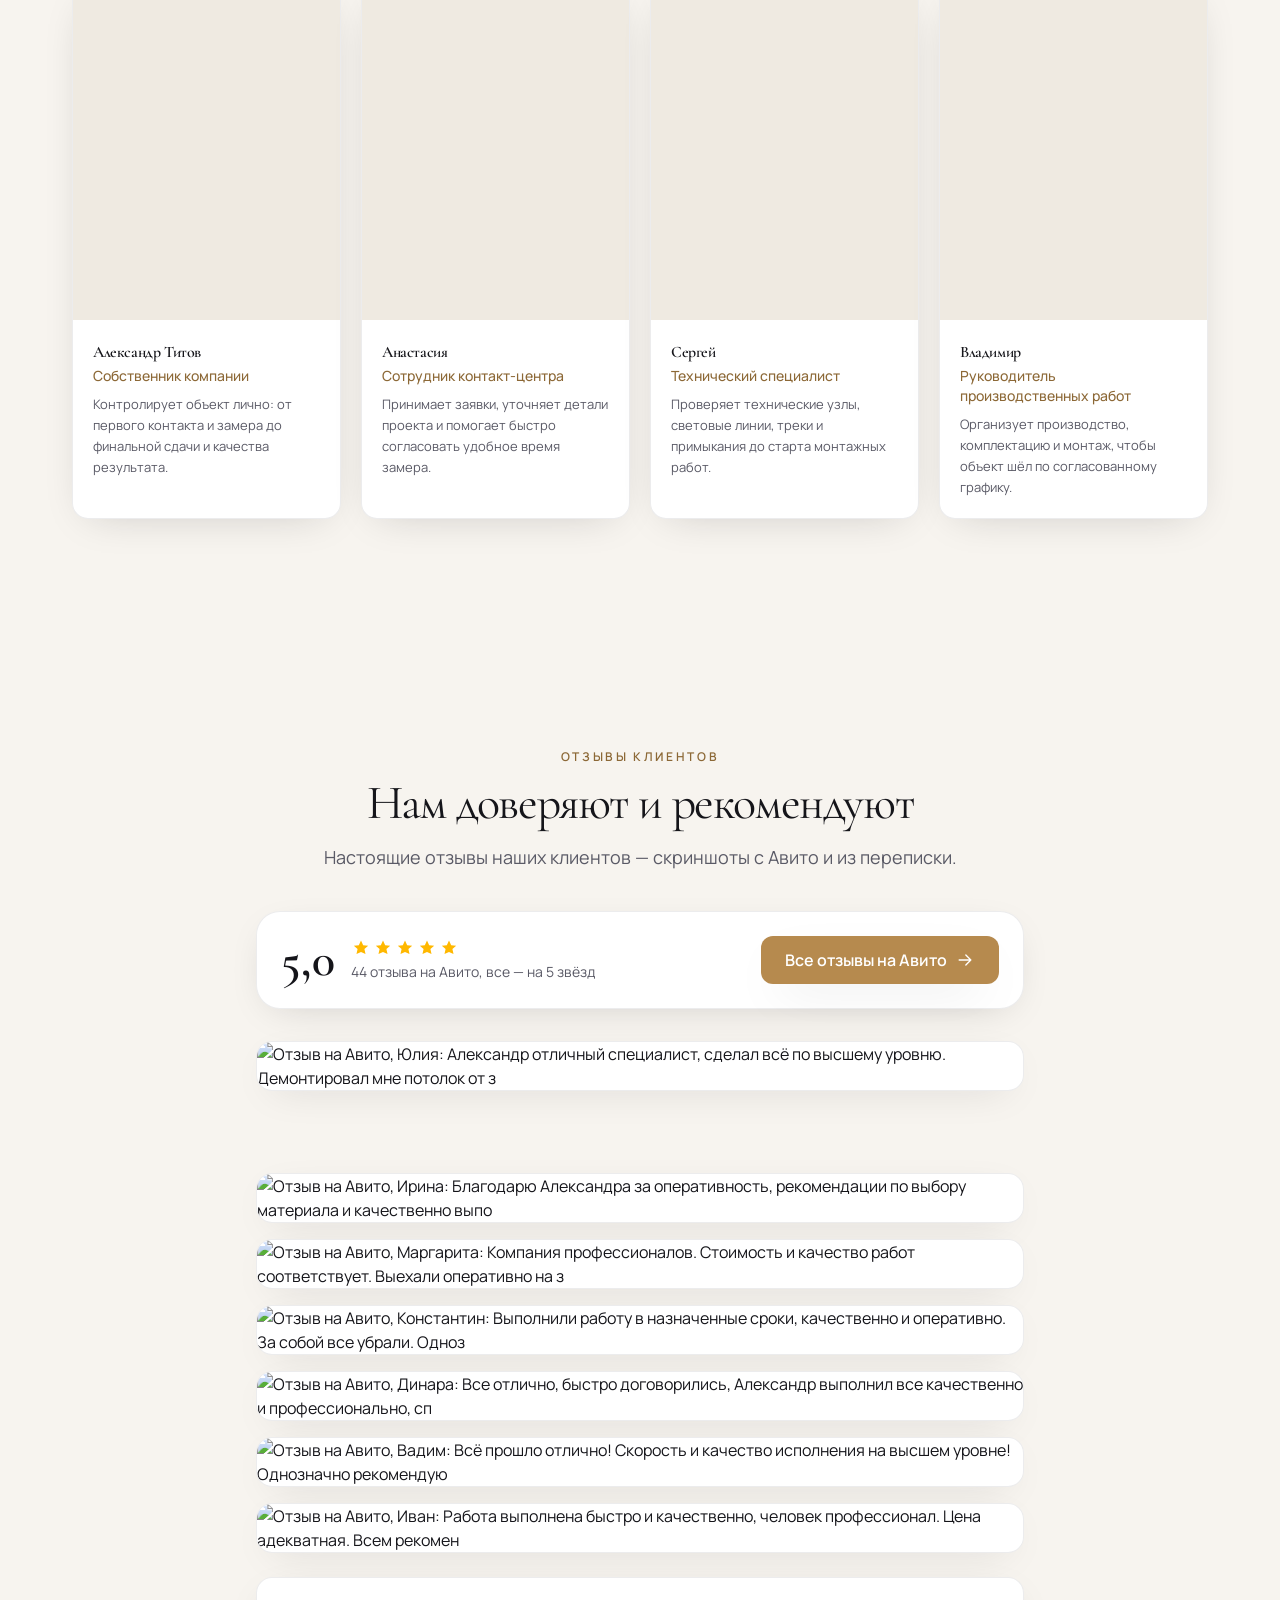
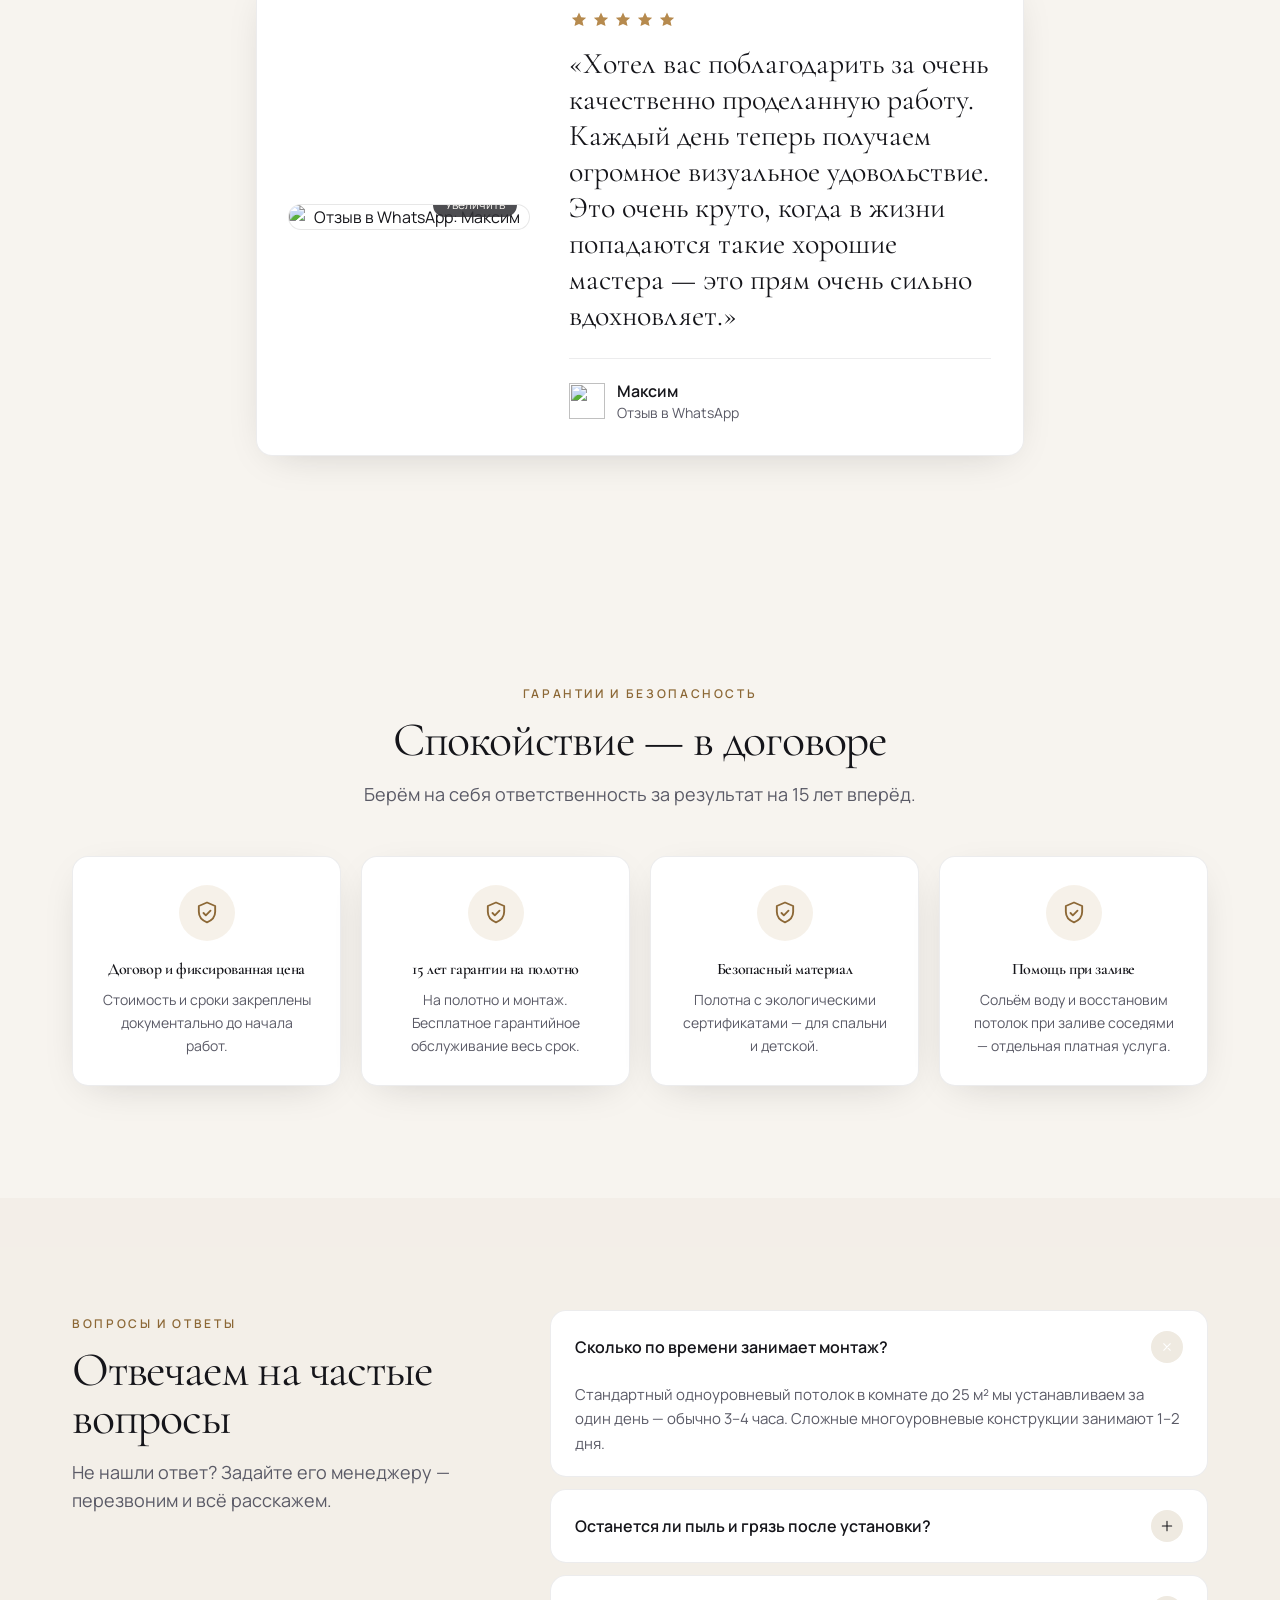
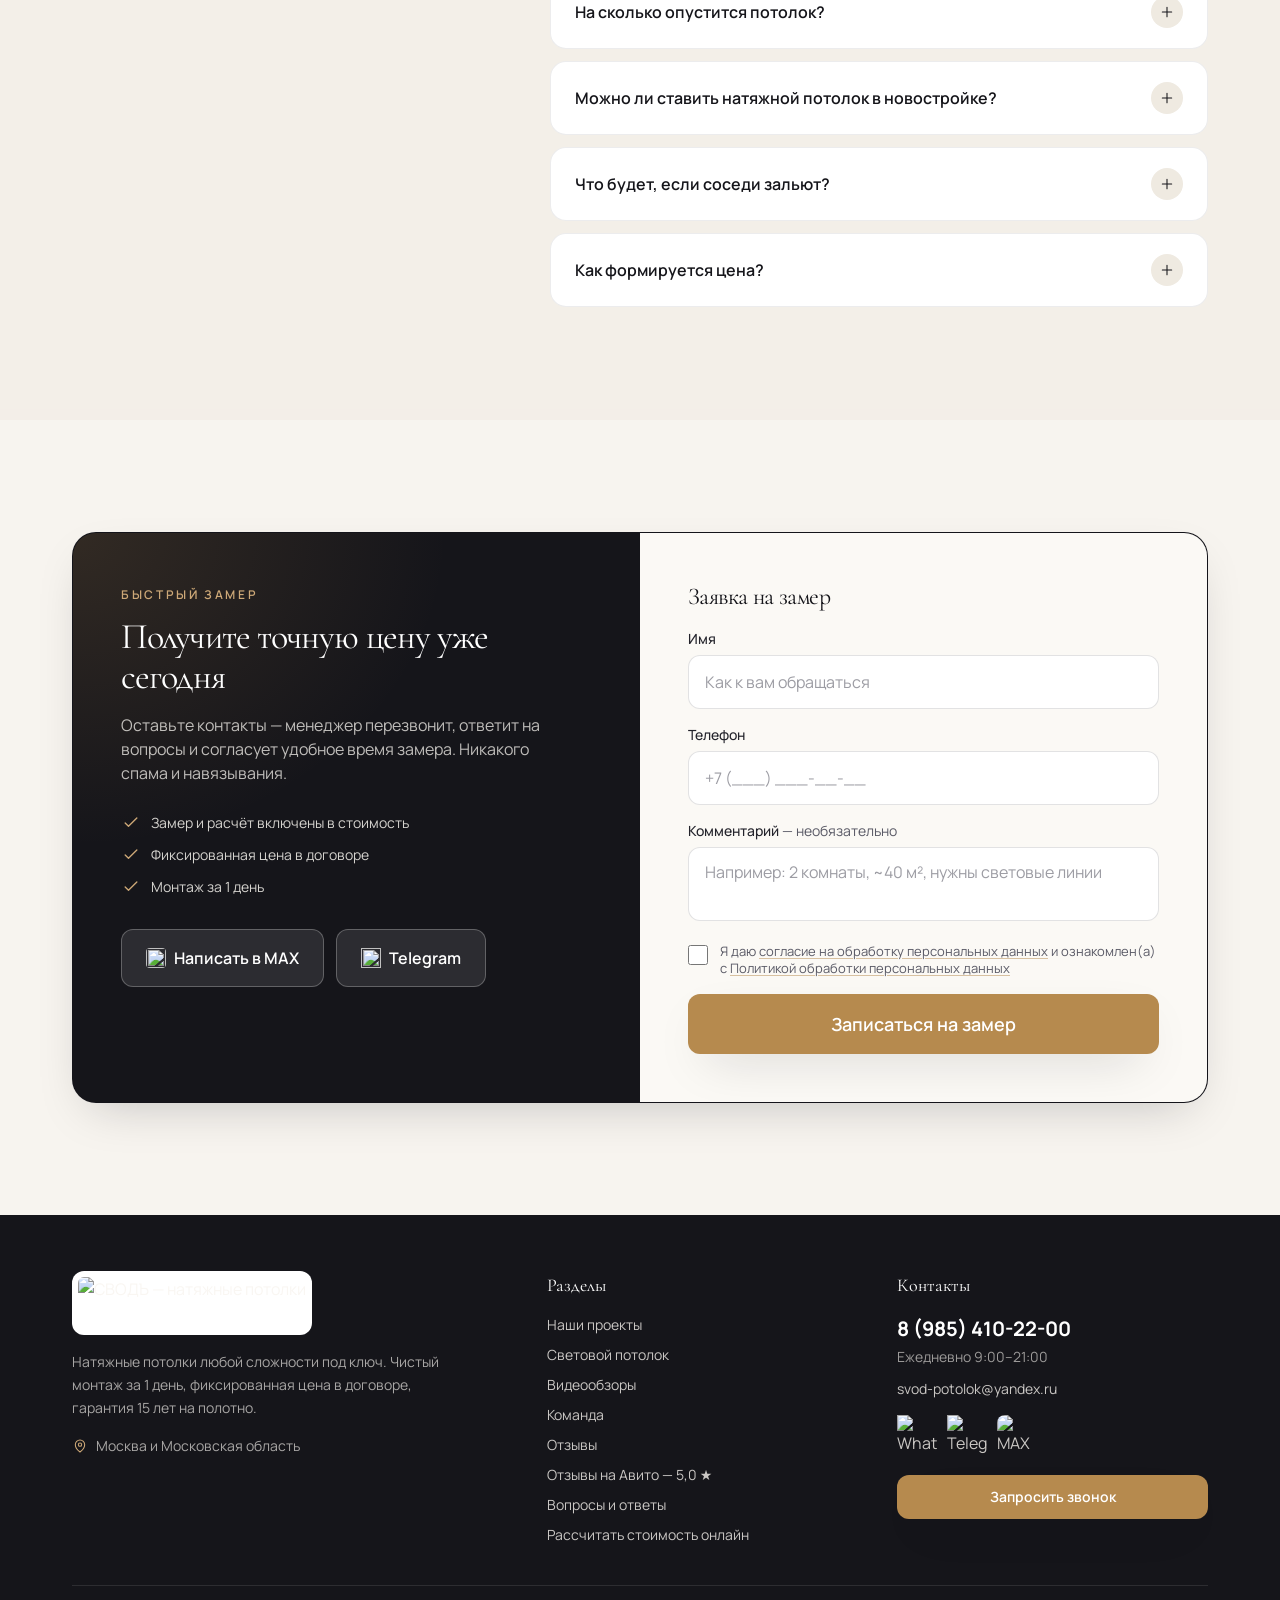
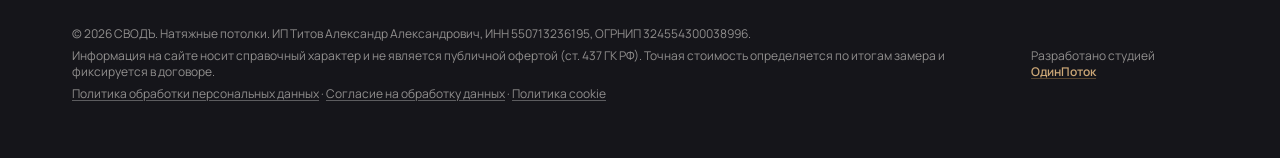
==== commit af5bf1d0: "Яндекс Метрика: счётчик снова запускается В функции __svodLoadMetrika первой строкой стоял return;, " ====
--- a/index.html
+++ b/index.html
@@ -4,8 +4,10 @@
     <meta name="robots" content="noindex, nofollow" />
     <meta charset="UTF-8" />
     <meta name="viewport" content="width=device-width, initial-scale=1.0, viewport-fit=cover" />
-    <link rel="icon" type="image/webp" href="./assets/svod-logo.webp" />
-    <link rel="apple-touch-icon" href="./assets/svod-logo.webp" />
+        <link rel="icon" href="./favicon.ico" sizes="48x48" />
+<link rel="icon" type="image/png" sizes="120x120" href="./assets/favicon-120.png" />
+<link rel="icon" type="image/png" sizes="192x192" href="./assets/icon-192.png" />
+<link rel="apple-touch-icon" href="./assets/apple-touch-icon.png" />
 
     <title>Натяжные потолки в Москве под ключ — монтаж за 1 день | СВОДЪ</title>
     <meta name="description" content="Натяжные потолки любой сложности в Москве и области: теневые, парящие, световые линии, треки. Монтаж за 1 день без пыли, цена в договоре, гарантия 15 лет. Реальные объекты с ценами за м². ☎ 8 (985) 410-22-00." />
@@ -93,7 +95,7 @@
 
     <!-- Яндекс Метрика: подключается только после согласия на cookie (баннер на сайте) -->
     <script>
-      window.__svodLoadMetrika = function () { return;
+      window.__svodLoadMetrika = function () {
         if (window.__svodMetrikaLoaded) return; window.__svodMetrikaLoaded = true;
         (function(m,e,t,r,i,k,a){
             m[i]=m[i]||function(){(m[i].a=m[i].a||[]).push(arguments)};
@@ -103,7 +105,9 @@
         })(window, document,'script','https://mc.yandex.ru/metrika/tag.js?id=113690004', 'ym');
         ym(113690004, 'init', {ssr:true, webvisor:true, clickmap:true, ecommerce:"dataLayer", referrer: document.referrer, url: location.href, accurateTrackBounce:true, trackLinks:true});
       };
-      try { if (localStorage.getItem('svod_cookie') === 'all') window.__svodLoadMetrika(); } catch (e) {}
+      // Включаем, если посетитель нажал «Принять». Ссылка с ?_ym_debug=1 — служебная
+      // проверка установки счётчика из интерфейса Метрики, там включаем сразу.
+      try { if (localStorage.getItem('svod_cookie') === 'all' || /[?&]_ym_debug=/.test(location.search)) window.__svodLoadMetrika(); } catch (e) {}
     </script>
     <script type="module" crossorigin src="./assets/index-Kx4Wn9pe.js"></script>
     <link rel="stylesheet" crossorigin href="./assets/index-VGHBmv2H.css">
